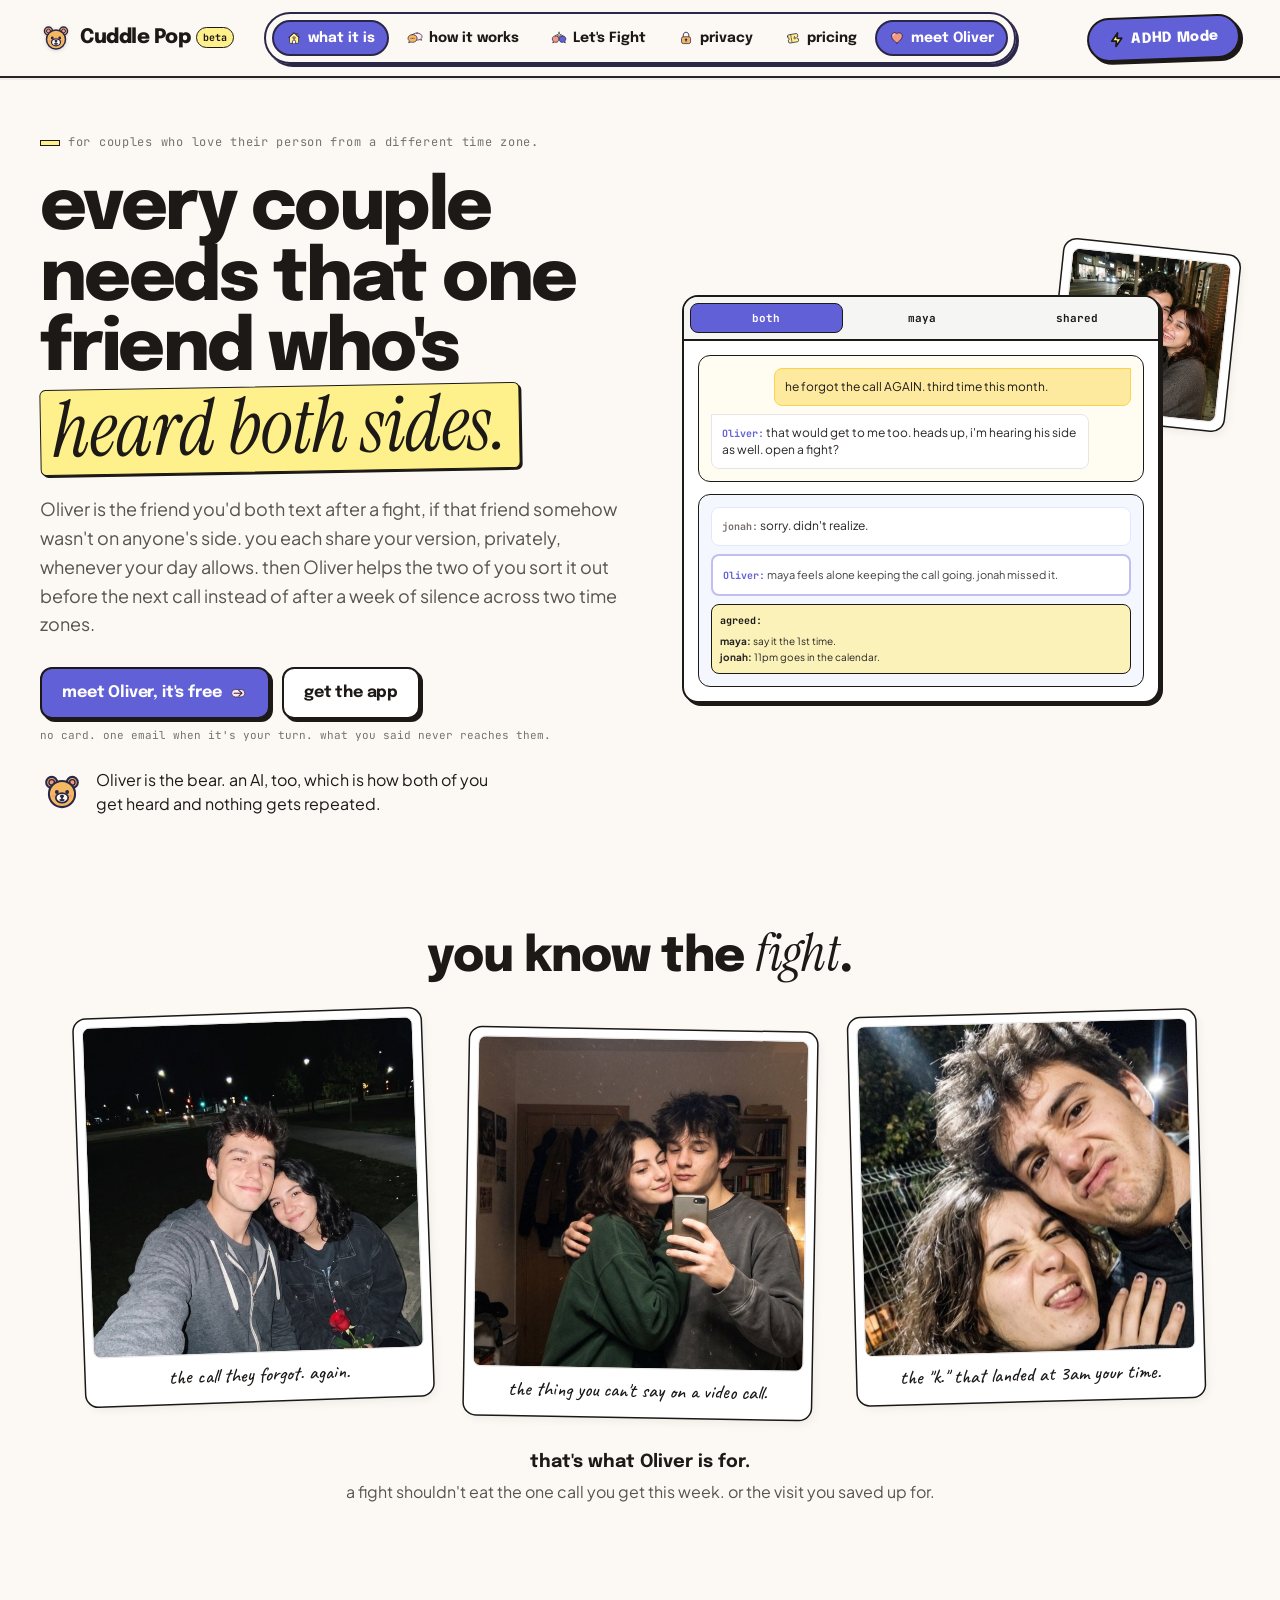
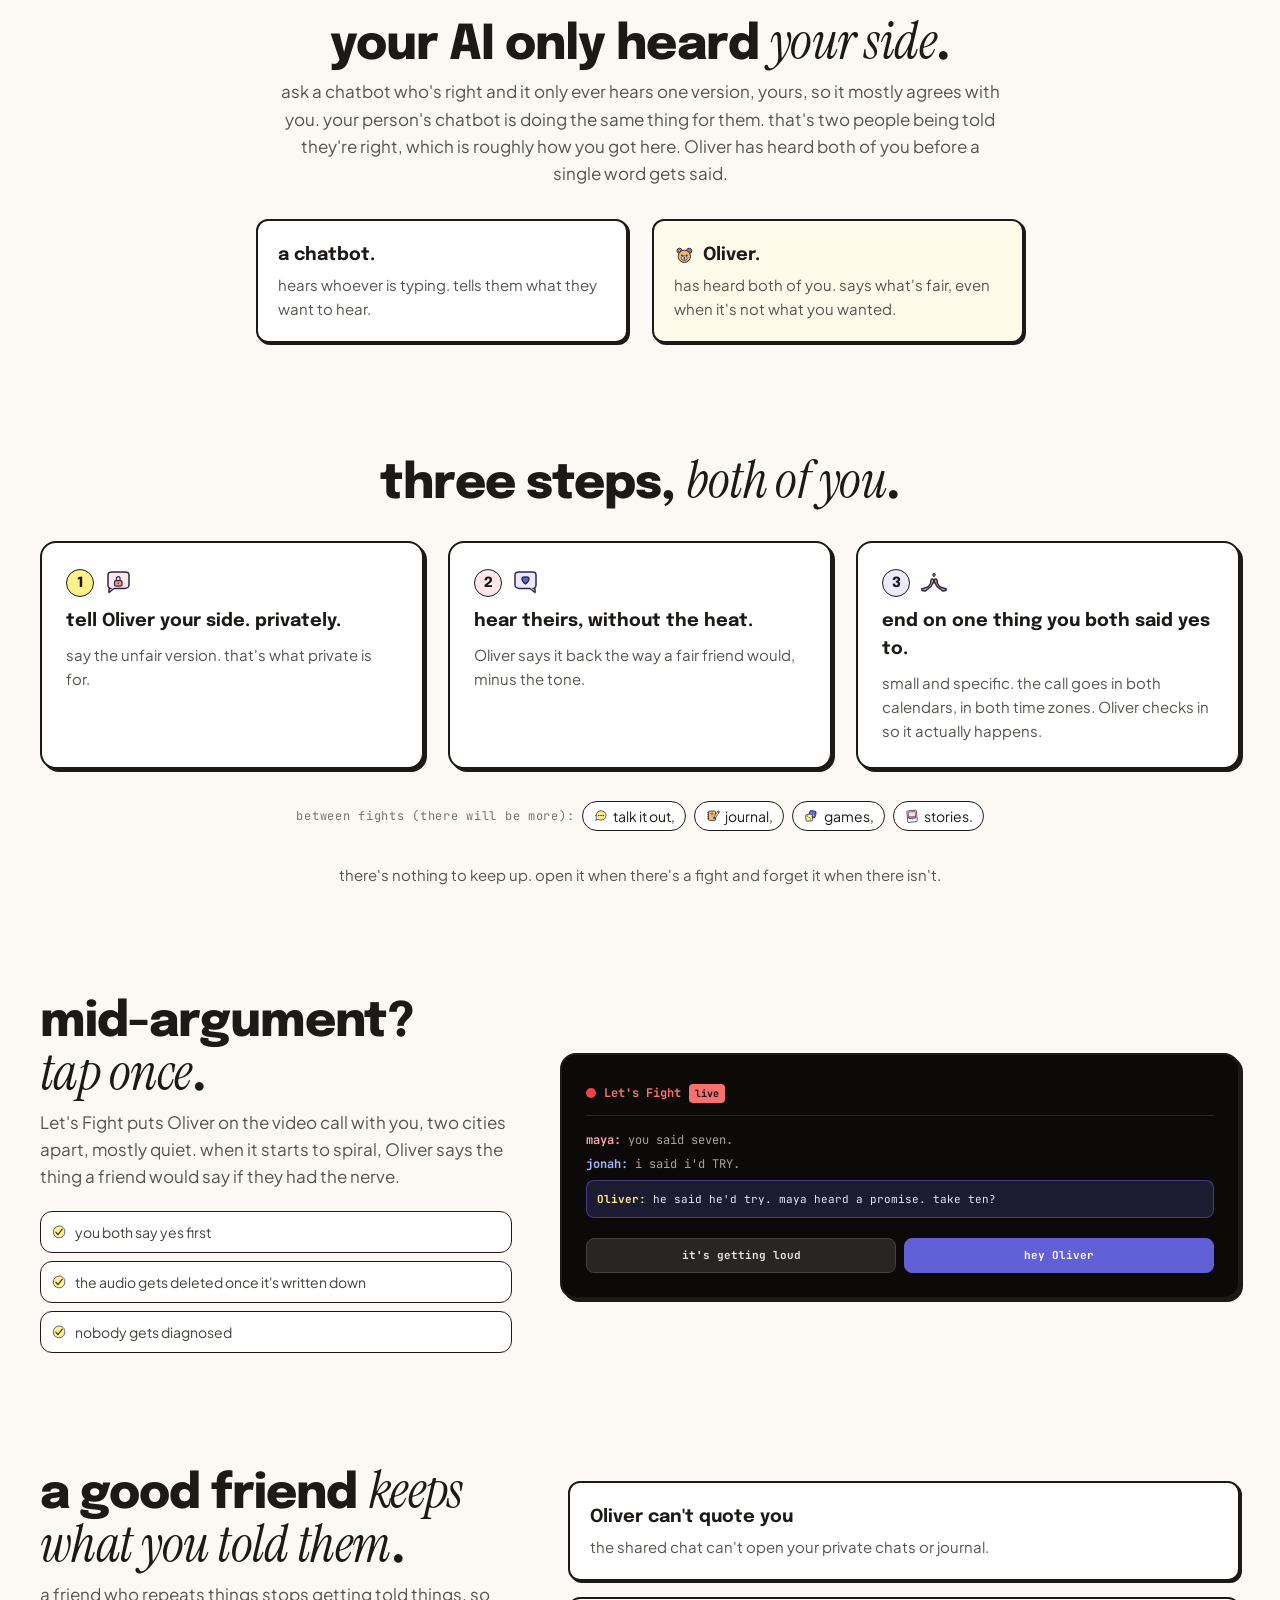
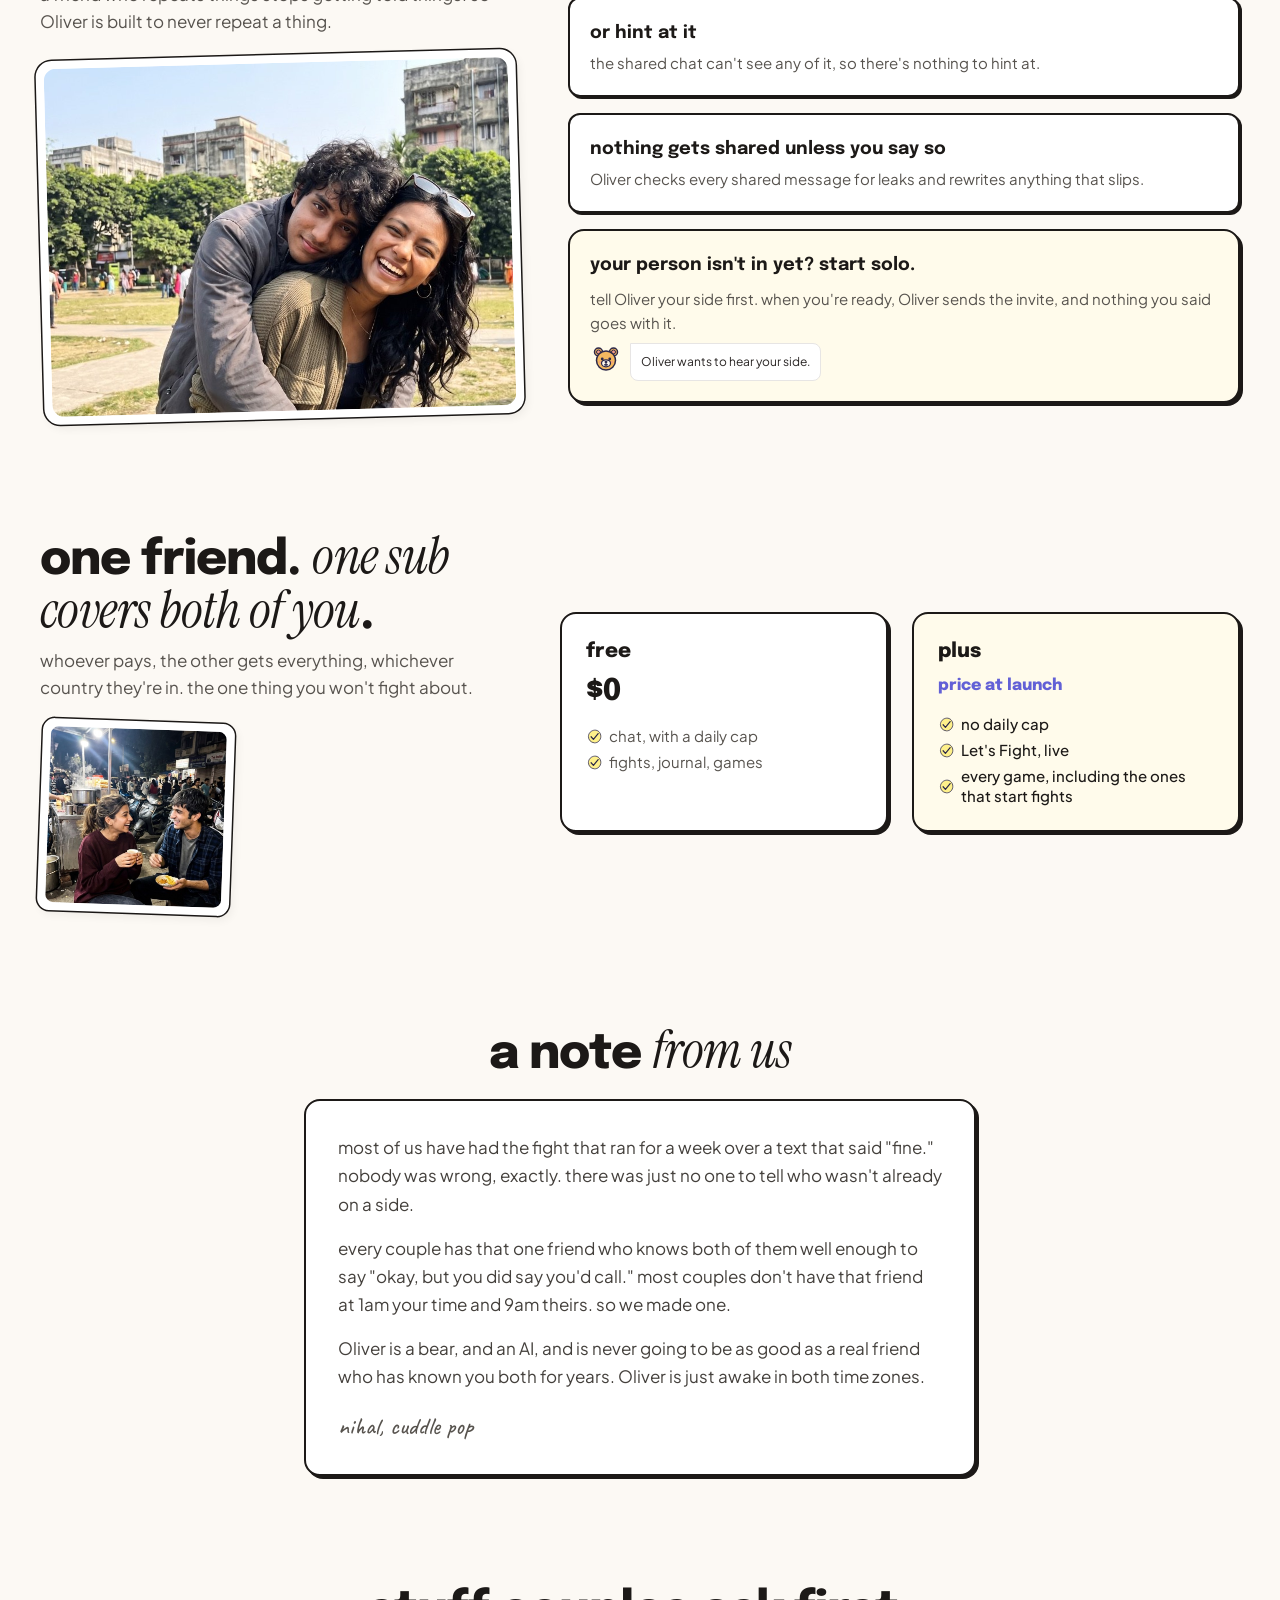
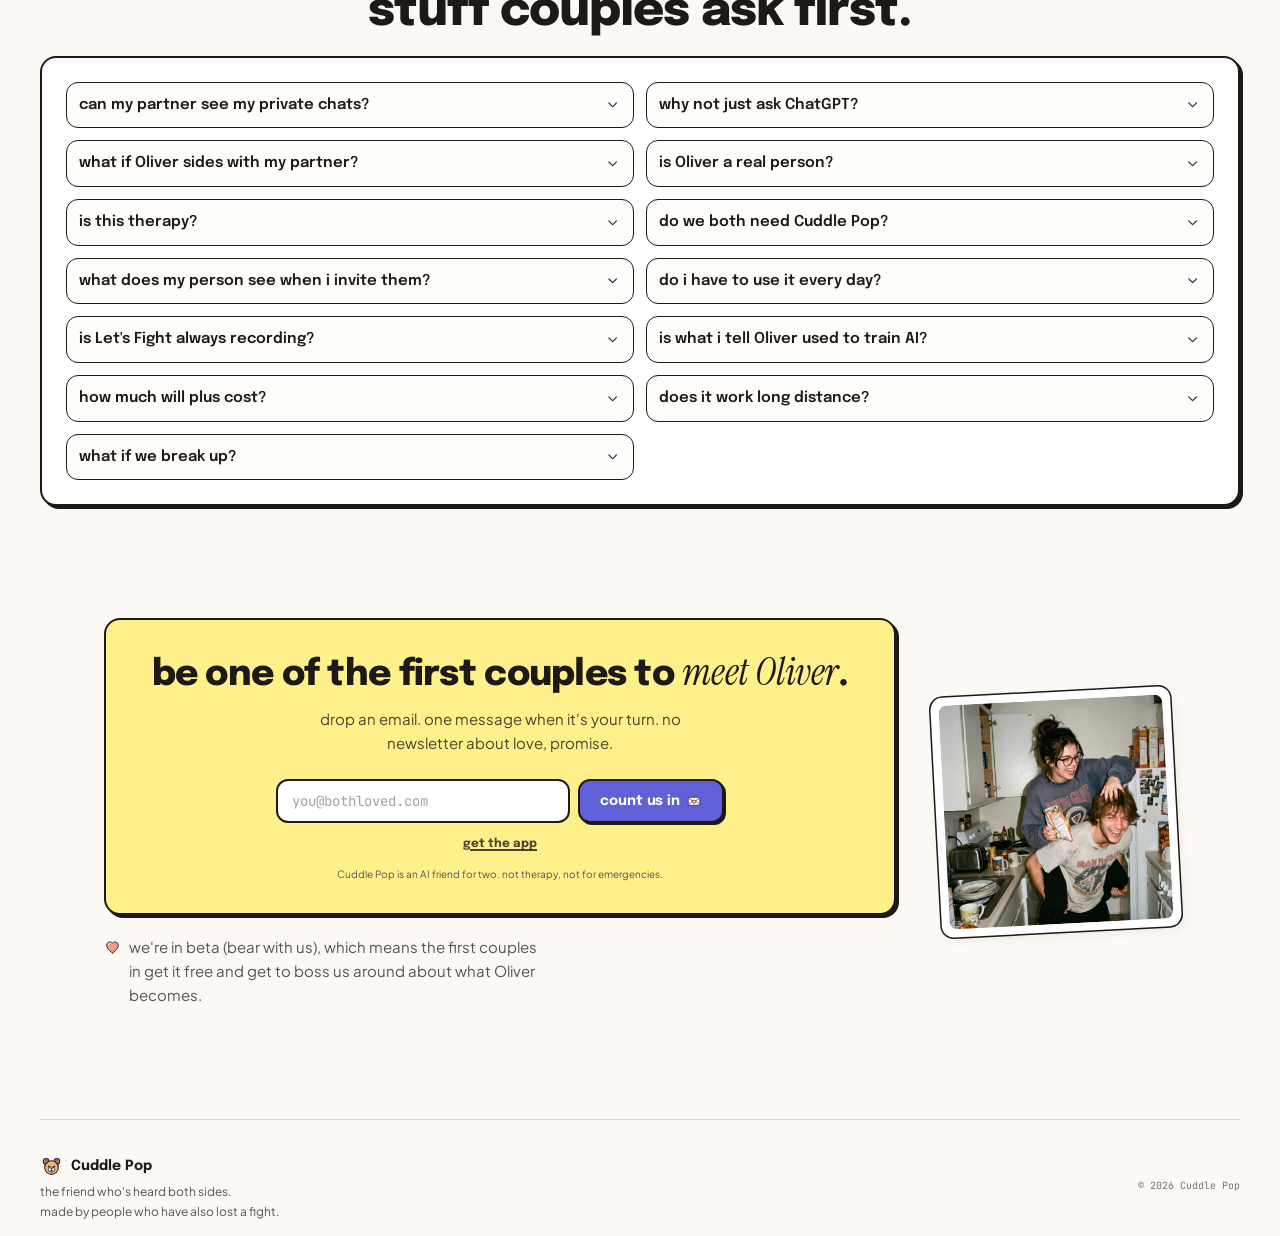
==== index.html @ 369f5a87 "Update site" ====
<!DOCTYPE html>
<html lang="en" class="scroll-smooth">
<head>
  <meta charset="UTF-8">
  <title>Cuddle Pop: the AI friend for long-distance couples who hears both sides</title>
  <meta name="description" content="meet Oliver, the friend you both share, from two time zones. each of you tells your side privately, whenever your day allows. Oliver hears both and helps you sort it out before the next call. free early access.">
  <link rel="canonical" href="https://cuddlepop.com/">
  <meta name="viewport" content="width=device-width, initial-scale=1, viewport-fit=cover">
  <meta name="theme-color" content="#FCF9F4">

  <meta property="og:type" content="website">
  <meta property="og:site_name" content="Cuddle Pop">
  <meta property="og:url" content="https://cuddlepop.com/">
  <meta property="og:title" content="Oliver wants to hear your side.">
  <meta property="og:description" content="Cuddle Pop is the friend who's heard both sides, in both time zones. tell Oliver yours, privately. sort it out before the next call.">
  <meta property="og:image" content="https://cuddlepop.com/assets/og.png">
  <meta property="og:image:width" content="1200">
  <meta property="og:image:height" content="630">
  <meta property="og:image:alt" content="Oliver the bear beside the words: the friend who's heard both sides.">

  <meta name="twitter:card" content="summary_large_image">
  <meta name="twitter:title" content="Oliver wants to hear your side.">
  <meta name="twitter:description" content="Cuddle Pop is the friend who's heard both sides, in both time zones. tell Oliver yours, privately. sort it out before the next call.">
  <meta name="twitter:image" content="https://cuddlepop.com/assets/og.png">

  <link rel="icon" href="/assets/favicon.svg" type="image/svg+xml">
  <link rel="icon" href="/assets/favicon-32.png" sizes="32x32" type="image/png">
  <link rel="apple-touch-icon" href="/assets/apple-touch-icon.png">
  
  <!-- Google Fonts: Epilogue, Plus Jakarta Sans, JetBrains Mono, Instrument Serif (italic accent), Caveat (hand captions) -->
  <link rel="preconnect" href="https://fonts.googleapis.com">
  <link rel="preconnect" href="https://fonts.gstatic.com" crossorigin>
  <link rel="preload" as="style" href="https://fonts.googleapis.com/css2?family=Epilogue:wght@600;700;800&amp;family=Plus+Jakarta+Sans:wght@400;500;700&amp;family=JetBrains+Mono:wght@500;600&amp;family=Instrument+Serif:ital@1&amp;family=Caveat:wght@500&amp;display=swap" onload="this.onload=null;this.rel='stylesheet'">
  <noscript><link rel="stylesheet" href="https://fonts.googleapis.com/css2?family=Epilogue:wght@600;700;800&amp;family=Plus+Jakarta+Sans:wght@400;500;700&amp;family=JetBrains+Mono:wght@500;600&amp;family=Instrument+Serif:ital@1&amp;family=Caveat:wght@500&amp;display=swap"></noscript>

  <link rel="stylesheet" href="assets/site.css?v=aeb097e380">

  <style>
    /* Prevent iOS horizontal rubber banding, hide scrollbars */
    body {
      background-color: #FCF9F4;
      color: #1C1917;
      font-family: 'Plus Jakarta Sans', sans-serif;
      -webkit-font-smoothing: antialiased;
      overflow-x: hidden;
    }
    .no-scrollbar::-webkit-scrollbar {
      display: none;
    }
    .no-scrollbar {
      -ms-overflow-style: none;
      scrollbar-width: none;
    }
    /* Polaroids, tape */
    .polaroid-frame {
      box-shadow: 3px 4px 10px rgba(0,0,0,0.06), 0 0 0 1.5px #1C1917;
    }
    .washi-tape {
      background: rgba(254, 240, 138, 0.85);
      backdrop-filter: blur(1px);
      border: 1px dashed rgba(28, 25, 23, 0.4);
    }
    /* Soundwave animation */
    @keyframes pulse-wave {
      0%, 100% { height: 6px; }
      50% { height: 26px; }
    }
    .wave-bar {
      animation: pulse-wave 1.2s infinite ease-in-out;
    }
    .wave-bar:nth-child(2) { animation-delay: 0.15s; }
    .wave-bar:nth-child(3) { animation-delay: 0.3s; }
    .wave-bar:nth-child(4) { animation-delay: 0.45s; }
    .wave-bar:nth-child(5) { animation-delay: 0.2s; }
    .wave-bar:nth-child(6) { animation-delay: 0.35s; }


    /* Floating dock: bottom on phones, top on md+ */
    [id^="panel-"],#problem,#why-not-chatbot,#note,#faq,#early-access{scroll-margin-top:1rem}
    #dock-wrap{bottom:calc(12px + env(safe-area-inset-bottom))}
    #dock .tab-btn{position:relative}
    @media (max-width:767px){#dock .ic{width:1.25rem;height:1.25rem}}
    #dock .tab-btn[aria-current]{background:#EDE9FE;border-color:#2B2749}
    #dock .tab-btn[aria-current]::after{content:"";position:absolute;left:50%;bottom:3px;width:4px;height:4px;margin-left:-2px;border-radius:9999px;background:#2B2749}
    @media (min-width:768px){
      [id^="panel-"],#problem,#why-not-chatbot,#note,#faq,#early-access{scroll-margin-top:5rem}
      #dock-wrap{bottom:auto;top:12px}
      #dock .tab-btn[aria-current]{background:#6260D6;color:#fff}
      #dock .tab-btn[aria-current]::after{display:none}
    }
    .ic{width:1.15em;height:1.15em;display:inline-block;vertical-align:-0.22em;flex-shrink:0}
    /* the ADHD Mode tab: tilted like a sticker, wiggles every few seconds */
    @keyframes adhd-wiggle{0%,86%,100%{transform:rotate(-2deg)}89%{transform:rotate(3deg) scale(1.06)}92%{transform:rotate(-4deg) scale(1.06)}95%{transform:rotate(2deg)}}
    #adhd-tab{transform:rotate(-2deg);animation:adhd-wiggle 6s ease-in-out infinite}
    #adhd-tab:hover{animation-play-state:paused}
    @media (prefers-reduced-motion:reduce){#adhd-tab,.wave-bar,.animate-ping{animation:none}html{scroll-behavior:auto}}
    .ic-lg{width:2rem;height:2rem}
    .ic-xl{width:2.75rem;height:2.75rem}
  </style>

  <script src="assets/track.js?v=4882228693" defer></script>

  <script type="application/ld+json">
  {
    "@context": "https://schema.org",
    "@type": "Organization",
    "name": "Cuddle Pop",
    "url": "https://cuddlepop.com/",
    "logo": "https://cuddlepop.com/assets/apple-touch-icon.png",
    "slogan": "the friend who's heard both sides."
  }
  </script>
  <script type="application/ld+json">
  {
    "@context": "https://schema.org",
    "@type": "SoftwareApplication",
    "name": "Cuddle Pop",
    "applicationCategory": "LifestyleApplication",
    "operatingSystem": "iOS, Android",
    "description": "Cuddle Pop gives a long-distance couple Oliver, the AI mutual friend they share. Each partner tells their side privately from their own time zone, and Oliver helps them agree on what happens next before the next call.",
    "url": "https://cuddlepop.com/",
    "offers": { "@type": "Offer", "price": "0", "priceCurrency": "USD" }
  }
  </script>
  <script type="application/ld+json">
{
  "@context": "https://schema.org",
  "@type": "FAQPage",
  "mainEntity": [
    {
      "@type": "Question",
      "name": "can my partner see my private chats?",
      "acceptedAnswer": {
        "@type": "Answer",
        "text": "no. only your effort trend, if you both opt in."
      }
    },
    {
      "@type": "Question",
      "name": "why not just ask ChatGPT?",
      "acceptedAnswer": {
        "@type": "Answer",
        "text": "a chatbot hears one side: whoever's typing. so it tends to agree with you, and your person's chatbot agrees with them. Oliver hears both of you privately before saying anything, then helps you land on something you'd both actually do."
      }
    },
    {
      "@type": "Question",
      "name": "what if Oliver sides with my partner?",
      "acceptedAnswer": {
        "@type": "Answer",
        "text": "no side gets picked. Oliver only says what you've both agreed is fair."
      }
    },
    {
      "@type": "Question",
      "name": "is Oliver a real person?",
      "acceptedAnswer": {
        "@type": "Answer",
        "text": "no. Oliver is an AI, built to be fair to both of you and to keep what each of you shares private. also, a bear. that should have been a clue."
      }
    },
    {
      "@type": "Question",
      "name": "is this therapy?",
      "acceptedAnswer": {
        "@type": "Answer",
        "text": "no. if it spots crisis or abuse, it stops and points you to real help."
      }
    },
    {
      "@type": "Question",
      "name": "do we both need Cuddle Pop?",
      "acceptedAnswer": {
        "@type": "Answer",
        "text": "to sort out a fight together, yes. but you can start solo: tell Oliver your side, and invite your person when you're ready. you won't pay twice either."
      }
    },
    {
      "@type": "Question",
      "name": "what does my person see when i invite them?",
      "acceptedAnswer": {
        "@type": "Answer",
        "text": "a link and one line: \"Oliver wants to hear your side.\" the link works in any messaging app. it installs the app and connects the two of you automatically. nothing you told Oliver goes with it."
      }
    },
    {
      "@type": "Question",
      "name": "do i have to use it every day?",
      "acceptedAnswer": {
        "@type": "Answer",
        "text": "no. open it when there's a fight and ignore it when things are fine. the journal and games are there if you want them, and nobody will nag you about a streak."
      }
    },
    {
      "@type": "Question",
      "name": "is Let's Fight always recording?",
      "acceptedAnswer": {
        "@type": "Answer",
        "text": "no. you both opt in each time, and audio is deleted once transcribed."
      }
    },
    {
      "@type": "Question",
      "name": "is what i tell Oliver used to train AI?",
      "acceptedAnswer": {
        "@type": "Answer",
        "text": "no. what you tell Oliver stays between you and Oliver. none of it is used to train AI."
      }
    },
    {
      "@type": "Question",
      "name": "how much will plus cost?",
      "acceptedAnswer": {
        "@type": "Answer",
        "text": "we haven't set it yet. it'll be one price for the two of you, and the first couples in get it free."
      }
    },
    {
      "@type": "Question",
      "name": "does it work long distance?",
      "acceptedAnswer": {
        "@type": "Answer",
        "text": "yes. that's who it's built for. you each tell Oliver your side whenever your day allows, and Let's Fight works on video calls. the time zones are still your problem."
      }
    },
    {
      "@type": "Question",
      "name": "what if we break up?",
      "acceptedAnswer": {
        "@type": "Answer",
        "text": "either of you can lock it for both. we wipe the data on request. Oliver won't take it personally."
      }
    }
  ]
}
  </script>
</head>
<body class="min-h-screen pb-24 md:pb-0 bg-brand-cream selection:bg-brand-rose selection:text-brand-dark">
<svg xmlns="http://www.w3.org/2000/svg" style="display:none" aria-hidden="true"><symbol id="i-home" viewBox="0 0 64 64"><g fill="none"><path d="M14 28.5L32 12L50 28.5V50C50 51.6 48.6 53 47 53H17C15.4 53 14 51.6 14 50V28.5Z" fill="#FEF08A" stroke="#2B2749" stroke-width="3" stroke-linecap="round" stroke-linejoin="round"/> <path d="M10 30L32 10L54 30" stroke="#2B2749" stroke-width="3.2" stroke-linecap="round" stroke-linejoin="round"/> <path d="M42 20.5V14H47V25" stroke="#2B2749" stroke-width="3" stroke-linecap="round" stroke-linejoin="round" fill="#F4B860"/> <path d="M32 37.5C32 37.5 27 33.5 27 30.5C27 28.5 28.5 27 30.5 27C31.5 27 32 27.5 32 27.5C32 27.5 32.5 27 33.5 27C35.5 27 37 28.5 37 30.5C37 33.5 32 37.5 32 37.5Z" fill="#F39A85" stroke="#2B2749" stroke-width="2.5" stroke-linecap="round" stroke-linejoin="round"/> <path d="M26 53V44C26 42.5 27.5 41 29 41H35C36.5 41 38 42.5 38 44V53" stroke="#2B2749" stroke-width="3" stroke-linecap="round" stroke-linejoin="round" fill="#FFFFFF"/></g></symbol><symbol id="i-how-it-works" viewBox="0 0 64 64"><g fill="none"><path d="M22 14C33 14 42 20.5 42 28.5C42 31.2 40.5 33.7 38 35.8L40 43L33.5 39.8C29.8 41.5 25.8 42 22 42C11 42 2 35.5 2 27.5C2 19.5 11 14 22 14Z" transform="translate(18, -2)" fill="#FFE7EC" stroke="#2B2749" stroke-width="3" stroke-linecap="round" stroke-linejoin="round"/> <path d="M22 18C12 18 4 24.5 4 33C4 36.8 5.8 40.2 9 42.8L7 51L15.5 47.5C17.5 48.5 19.7 49 22 49C32 49 40 42.5 40 33C40 24.5 32 18 22 18Z" fill="#F4B860" stroke="#2B2749" stroke-width="3" stroke-linecap="round" stroke-linejoin="round"/> <circle cx="16" cy="33" r="2" fill="#2B2749"/> <circle cx="22" cy="33" r="2" fill="#2B2749"/> <circle cx="28" cy="33" r="2" fill="#2B2749"/></g></symbol><symbol id="i-lets-fight" viewBox="0 0 64 64"><g fill="none"><path d="M19 23C11 23 5 28.5 5 35.5C5 38.8 6.5 41.8 9.5 44L7 51L14.5 48C16 48.6 17.5 49 19 49C27 49 31 43.5 31 36.5C31 29.5 26 23 19 23Z" fill="#F39A85" stroke="#2B2749" stroke-width="3" stroke-linecap="round" stroke-linejoin="round"/> <path d="M45 23C53 23 59 28.5 59 35.5C59 38.8 57.5 41.8 54.5 44L57 51L49.5 48C48 48.6 46.5 49 45 49C37 49 33 43.5 33 36.5C33 29.5 38 23 45 23Z" fill="#6260D6" stroke="#2B2749" stroke-width="3" stroke-linecap="round" stroke-linejoin="round"/> <path d="M32 9L34.5 17L42 19.5L34.5 22L32 30L29.5 22L22 19.5L29.5 17L32 9Z" fill="#FEF08A" stroke="#2B2749" stroke-width="2.5" stroke-linecap="round" stroke-linejoin="round"/></g></symbol><symbol id="i-privacy" viewBox="0 0 64 64"><g fill="none"><path d="M21 28V20C21 14 26 9 32 9C38 9 43 14 43 20V28" stroke="#2B2749" stroke-width="3.5" stroke-linecap="round" stroke-linejoin="round"/> <rect x="14" y="27" width="36" height="27" rx="7" fill="#F4B860" stroke="#2B2749" stroke-width="3" stroke-linejoin="round"/> <path d="M32 44C32 44 28 40.5 28 38C28 36.3 29.3 35 30.7 35C31.5 35 32 35.5 32 35.5C32 35.5 32.5 35 33.3 35C34.7 35 36 36.3 36 38C36 40.5 32 44 32 44Z" fill="#2B2749" stroke="#2B2749" stroke-width="1.5" stroke-linejoin="round"/> <path d="M32 42.5V47" stroke="#2B2749" stroke-width="2.5" stroke-linecap="round"/></g></symbol><symbol id="i-pricing" viewBox="0 0 64 64"><g fill="none"><g transform="rotate(-10 32 32)"> <path d="M12 21C12 18.5 14 16.5 16.5 16.5H47.5C50 16.5 52 18.5 52 21V28.5C49.5 28.5 47.5 30.5 47.5 33C47.5 35.5 49.5 37.5 52 37.5V45C52 47.5 50 49.5 47.5 49.5H16.5C14 49.5 12 47.5 12 45V37.5C14.5 37.5 16.5 35.5 16.5 33C16.5 30.5 14.5 28.5 12 28.5V21Z" fill="#FEF08A" stroke="#2B2749" stroke-width="3" stroke-linecap="round" stroke-linejoin="round"/> <line x1="25" y1="18" x2="25" y2="48" stroke="#2B2749" stroke-width="2.5" stroke-dasharray="3 3" stroke-linecap="round"/> <path d="M37 27C37 27 34 31 34 33C34 34.5 35.2 35.5 36.5 35.5C37.2 35.5 38 35 38 35C38 35 38.8 35.5 39.5 35.5C40.8 35.5 42 34.5 42 33C42 31 37 27 37 27Z" transform="translate(1, 1)" fill="#F39A85" stroke="#2B2749" stroke-width="2" stroke-linecap="round" stroke-linejoin="round"/> </g></g></symbol><symbol id="i-friend" viewBox="0 0 64 64"><g fill="none"><circle cx="17" cy="18" r="8" fill="#F4B860" stroke="#2B2749" stroke-width="3"/> <circle cx="17" cy="18" r="4" fill="#F39A85" stroke="#2B2749" stroke-width="2"/> <circle cx="47" cy="18" r="8" fill="#F4B860" stroke="#2B2749" stroke-width="3"/> <circle cx="47" cy="18" r="4" fill="#F39A85" stroke="#2B2749" stroke-width="2"/> <circle cx="32" cy="35" r="19" fill="#F4B860" stroke="#2B2749" stroke-width="3"/> <ellipse cx="32" cy="40.5" rx="9" ry="7" fill="#FFF9ED" stroke="#2B2749" stroke-width="2.5"/> <path d="M29 38C29 36.8 30.3 36 32 36C33.7 36 35 36.8 35 38C35 39.5 32 41 32 41C32 41 29 39.5 29 38Z" fill="#2B2749"/> <path d="M32 41V43.5M29.5 43.5C30.5 44.5 33.5 44.5 34.5 43.5" stroke="#2B2749" stroke-width="2.5" stroke-linecap="round"/> <circle cx="24.5" cy="32" r="2.8" fill="#2B2749"/> <circle cx="39.5" cy="32" r="2.8" fill="#2B2749"/> <circle cx="20" cy="38" r="2" fill="#F39A85"/> <circle cx="44" cy="38" r="2" fill="#F39A85"/></g></symbol><symbol id="i-your-side" viewBox="0 0 64 64"><g fill="none"><path d="M12 16C12 13 15 10 20 10H46C51 10 54 13 54 16V36C54 40 50 43 45 43H24L14 51V43H18C14 43 12 39 12 36V16Z" fill="#FFE7EC" stroke="#2B2749" stroke-width="3" stroke-linecap="round" stroke-linejoin="round"/> <path d="M29 27V23C29 20.8 30.5 19 32.5 19C34.5 19 36 20.8 36 23V27" stroke="#2B2749" stroke-width="2.5" stroke-linecap="round"/> <rect x="25" y="27" width="15" height="11" rx="3" fill="#F39A85" stroke="#2B2749" stroke-width="2.5"/> <circle cx="32.5" cy="32.5" r="1.5" fill="#2B2749"/></g></symbol><symbol id="i-their-side" viewBox="0 0 64 64"><g fill="none"><path d="M52 16C52 13 49 10 44 10H18C13 10 10 13 10 16V36C10 40 14 43 19 43H40L50 51V43H46C50 43 52 39 52 36V16Z" fill="#ECE8FF" stroke="#2B2749" stroke-width="3" stroke-linecap="round" stroke-linejoin="round"/> <path d="M31 34C31 34 24 29 24 24C24 21.5 26 19.5 28.5 19.5C29.8 19.5 31 20.2 31 20.2C31 20.2 32.2 19.5 33.5 19.5C36 19.5 38 21.5 38 24C38 29 31 34 31 34Z" fill="#6260D6" stroke="#2B2749" stroke-width="2.5" stroke-linecap="round" stroke-linejoin="round"/></g></symbol><symbol id="i-both-sides" viewBox="0 0 64 64"><g fill="none"><path d="M7 44L17 41C21 39.5 23 37 25 33L26 27C26.5 24 29 23 31 25C32.5 26.5 32 29 30 32L26 39L15 48L8 47" fill="#F4B860" stroke="#2B2749" stroke-width="3" stroke-linecap="round" stroke-linejoin="round"/> <path d="M57 44L47 41C43 39.5 41 37 39 33L38 27C37.5 24 35 23 33 25C31.5 26.5 32 29 34 32L38 39L49 48L56 47" fill="#F39A85" stroke="#2B2749" stroke-width="3" stroke-linecap="round" stroke-linejoin="round"/> <path d="M32 20C32 20 29.5 17.5 29.5 15.5C29.5 14 30.5 13 31.5 13C32 13 32 13.5 32 13.5C32 13.5 32 13 32.5 13C33.5 13 34.5 14 34.5 15.5C34.5 17.5 32 20 32 20Z" fill="#6260D6" stroke="#2B2749" stroke-width="2"/></g></symbol><symbol id="i-chat" viewBox="0 0 64 64"><g fill="none"><path d="M12 30C12 18.5 21 11 32 11C43 11 52 18.5 52 30C52 41.5 43 48 32 48C28 48 24.5 47 21 45.2L11 49L13.5 40.5C12.5 37.5 12 34 12 30Z" fill="#FEF08A" stroke="#2B2749" stroke-width="3" stroke-linecap="round" stroke-linejoin="round"/> <circle cx="23" cy="30" r="3.2" fill="#2B2749"/> <circle cx="32" cy="30" r="3.2" fill="#2B2749"/> <circle cx="41" cy="30" r="3.2" fill="#2B2749"/></g></symbol><symbol id="i-mic" viewBox="0 0 64 64"><g fill="none"><rect x="23" y="10" width="18" height="26" rx="9" fill="#6260D6" stroke="#2B2749" stroke-width="3" stroke-linejoin="round"/> <path d="M23 23H41" stroke="#FEF08A" stroke-width="2.5" stroke-linecap="round"/> <path d="M17 26C17 35 23.5 40 32 40C40.5 40 47 35 47 26" stroke="#2B2749" stroke-width="3" stroke-linecap="round"/> <path d="M32 40V51" stroke="#2B2749" stroke-width="3.5" stroke-linecap="round"/> <path d="M20 52C23 50.8 41 50.8 44 52" stroke="#2B2749" stroke-width="3.5" stroke-linecap="round"/></g></symbol><symbol id="i-journal" viewBox="0 0 64 64"><g fill="none"><rect x="14" y="12" width="28" height="38" rx="4" fill="#F4B860" stroke="#2B2749" stroke-width="3" stroke-linejoin="round"/> <path d="M14 19H10M14 27H10M14 35H10M14 43H10" stroke="#2B2749" stroke-width="3" stroke-linecap="round"/> <path d="M28 28C28 28 24 24 24 22C24 20.5 25 19.5 26.5 19.5C27.2 19.5 28 20 28 20C28 20 28.8 19.5 29.5 19.5C31 19.5 32 20.5 32 22C32 24 28 28 28 28Z" fill="#F39A85" stroke="#2B2749" stroke-width="1.8"/> <g transform="rotate(35 44 34)"> <rect x="38" y="14" width="7" height="26" fill="#FEF08A" stroke="#2B2749" stroke-width="2.5" stroke-linejoin="round"/> <path d="M38 40L41.5 47L45 40H38Z" fill="#F39A85" stroke="#2B2749" stroke-width="2.5" stroke-linejoin="round"/> <circle cx="41.5" cy="45" r="1" fill="#2B2749"/> <rect x="38" y="10" width="7" height="4" fill="#FFE7EC" stroke="#2B2749" stroke-width="2.5" stroke-linejoin="round"/> </g></g></symbol><symbol id="i-games" viewBox="0 0 64 64"><g fill="none"><rect x="25" y="11" width="26" height="26" rx="6" transform="rotate(12 38 24)" fill="#6260D6" stroke="#2B2749" stroke-width="3" stroke-linejoin="round"/> <circle cx="34" cy="20" r="2.2" fill="#FFFFFF"/> <circle cx="43" cy="29" r="2.2" fill="#FFFFFF"/> <rect x="11" y="25" width="27" height="27" rx="6" transform="rotate(-6 24 38)" fill="#FEF08A" stroke="#2B2749" stroke-width="3" stroke-linejoin="round"/> <circle cx="18" cy="32" r="2.2" fill="#2B2749"/> <circle cx="24.5" cy="38" r="2.2" fill="#2B2749"/> <circle cx="31" cy="44" r="2.2" fill="#2B2749"/></g></symbol><symbol id="i-stories" viewBox="0 0 64 64"><g fill="none"><g transform="rotate(-5 32 32)"> <rect x="13" y="10" width="38" height="46" rx="4" fill="#FFFFFF" stroke="#2B2749" stroke-width="3" stroke-linejoin="round"/> <rect x="18" y="15" width="28" height="26" rx="2" fill="#FFE7EC" stroke="#2B2749" stroke-width="2.5"/> <circle cx="36" cy="21" r="3" fill="#F4B860"/> <path d="M19 36C22 32 26 31 29 34C32 37 38 31 45 35V40H19V36Z" fill="#F39A85" stroke="#2B2749" stroke-width="2" stroke-linecap="round" stroke-linejoin="round"/> <path d="M32 49C32 49 30 47.5 30 46C30 45 30.8 44.5 31.5 44.5C31.8 44.5 32 45 32 45C32 45 32.2 44.5 32.5 44.5C33.2 44.5 34 45 34 46C34 47.5 32 49 32 49Z" fill="#6260D6"/> </g></g></symbol><symbol id="i-check" viewBox="0 0 64 64"><g fill="none"><path d="M32 8C45 7 55 18 55 31C55 45 44 56 31 55C18 54 9 44 9 32C9 19 19 9 32 8Z" fill="#FEF08A" stroke="#2B2749" stroke-width="2.8"/> <path d="M19 32.5L27.5 42L45 20.5" stroke="#2B2749" stroke-width="4.5" stroke-linecap="round" stroke-linejoin="round"/></g></symbol><symbol id="i-sparkle" viewBox="0 0 64 64"><g fill="none"><path d="M32 7C32 20 20 32 7 32C20 32 32 44 32 57C32 44 44 32 57 32C44 32 32 20 32 7Z" fill="#F4B860" stroke="#2B2749" stroke-width="3" stroke-linejoin="round"/> <path d="M48 11C48 15 44 18 41 18C44 18 48 21 48 25C48 21 52 18 55 18C52 18 48 15 48 11Z" fill="#6260D6" stroke="#2B2749" stroke-width="2" stroke-linejoin="round"/> <circle cx="15" cy="48" r="2.5" fill="#F39A85" stroke="#2B2749" stroke-width="1.5"/></g></symbol><symbol id="i-heart" viewBox="0 0 64 64"><g fill="none"><path d="M31.5 52C31.5 52 11 39 10 25C9 16 16 10 24 11C28 11.5 31.5 15 31.5 15C31.5 15 35 11.5 39 11C47 10 54 16 53 25C52 39 31.5 52 31.5 52Z" fill="#F39A85" stroke="#2B2749" stroke-width="3.5" stroke-linecap="round" stroke-linejoin="round"/> <path d="M17 21C16.5 17 19.5 15 22.5 15" stroke="#FFFFFF" stroke-width="2.5" stroke-linecap="round"/></g></symbol><symbol id="i-arrow" viewBox="0 0 64 64"><g fill="none"><rect x="9" y="19" width="46" height="26" rx="13" fill="#FFE7EC" stroke="#2B2749" stroke-width="2.5"/> <path d="M18 32H44" stroke="#2B2749" stroke-width="3.8" stroke-linecap="round"/> <path d="M34 22L45 32L34 42" stroke="#2B2749" stroke-width="3.8" stroke-linecap="round" stroke-linejoin="round"/></g></symbol><symbol id="i-envelope" viewBox="0 0 64 64"><g fill="none"><rect x="9" y="17" width="46" height="32" rx="5" fill="#FFFFFF" stroke="#2B2749" stroke-width="3" stroke-linejoin="round"/> <path d="M9 19L32 36L55 19" stroke="#2B2749" stroke-width="3" stroke-linecap="round" stroke-linejoin="round"/> <path d="M9 47L24 33M55 47L40 33" stroke="#2B2749" stroke-width="2.5" stroke-linecap="round"/> <circle cx="32" cy="35" r="7" fill="#F39A85" stroke="#2B2749" stroke-width="2"/> <path d="M32 38C32 38 29.5 35.5 29.5 34C29.5 32.8 30.2 32 31.2 32C31.7 32 32 32.4 32 32.4C32 32.4 32.3 32 32.8 32C33.8 32 34.5 32.8 34.5 34C34.5 35.5 32 38 32 38Z" fill="#FFFFFF"/></g></symbol><symbol id="i-glue" viewBox="0 0 64 64"><g fill="none"><g transform="rotate(22 32 32)"> <rect x="27" y="11" width="10" height="7" rx="1.5" fill="#FFE7EC" stroke="#2B2749" stroke-width="2.5" stroke-linejoin="round"/> <rect x="24" y="17" width="16" height="5" rx="1" fill="#FEF08A" stroke="#2B2749" stroke-width="2.5"/> <rect x="22" y="21" width="20" height="28" rx="2" fill="#6260D6" stroke="#2B2749" stroke-width="3" stroke-linejoin="round"/> <rect x="23" y="47" width="18" height="6" rx="2" fill="#F4B860" stroke="#2B2749" stroke-width="2.8"/> <rect x="24" y="26" width="16" height="15" rx="2" fill="#FFFFFF" stroke="#2B2749" stroke-width="2"/> <path d="M32 35C32 35 29 32.5 29 31C29 29.8 30 29 31 29C31.5 29 32 29.4 32 29.4C32 29.4 32.5 29 33 29C34 29 35 29.8 35 31C35 32.5 32 35 32 35Z" fill="#F39A85"/> </g></g></symbol><symbol id="i-chevron" viewBox="0 0 64 64"><g fill="none" stroke="#2B2749" stroke-width="4.5" stroke-linecap="round" stroke-linejoin="round"><path d="M18 25.5C22.5 30.5 27 35 32 39.5C37 35 41.5 30.5 46 25.5"/></g></symbol></svg>

  <!-- ================= TOP BAR (scrolls with the page; on md-lg the top band is left free for the dock) ================= -->
  <header id="site-header" class="bg-brand-cream border-b-2 border-brand-border shadow-[0_2px_0_rgba(43,39,73,0.06)]">
    <div class="max-w-4xl mx-auto px-4 py-2.5 flex items-center justify-between md:px-8 md:pt-[76px] md:pb-3 xl:max-w-7xl xl:px-10 xl:py-2.5 xl:min-h-[76px]">
      <a href="#panel-home" class="flex items-center gap-2 group">
        <span class="text-2xl filter drop-shadow group-hover:scale-110 transition-transform"><svg class="ic ic-lg" aria-hidden="true"><use href="#i-friend"/></svg></span>
        <div class="flex items-center gap-1.5">
          <span class="font-heading font-extrabold text-xl tracking-tight text-brand-dark">Cuddle Pop</span>
          <span class="bg-brand-lemon text-brand-dark text-[10px] font-mono font-bold px-1.5 py-0.5 rounded-full border border-brand-dark">beta</span>
        </div>
      </a>
      <div class="flex items-center gap-2">
        <a href="/adhd/" onclick="window.track && track('mode_switch', { to: 'adhd' })" id="adhd-tab" class="inline-flex items-center gap-1.5 bg-brand-primary text-white text-xs font-heading font-extrabold tracking-wide px-3.5 py-2 rounded-full border-2 border-brand-dark shadow-pop hover:shadow-pop-lg hover:-translate-y-0.5 active:translate-x-0.5 active:translate-y-0.5 active:shadow-none transition-all xl:text-sm xl:px-5 xl:py-2.5">
          <svg class="ic" viewBox="0 0 24 24" fill="none" stroke="currentColor" stroke-width="2.5" stroke-linecap="round" stroke-linejoin="round" aria-hidden="true"><path d="M13 2 4 14h7l-1 8 9-12h-7l1-8z" fill="#FEF08A" stroke="#1C1917"/></svg>
          <span>ADHD Mode</span>
        </a>
        <a href="#early-access" onclick="scrollToEarlyAccess(event, 'nav')" class="xl:text-sm xl:px-4 xl:py-2 hidden items-center gap-1.5 bg-brand-primary text-white text-xs font-bold px-3 py-1.5 rounded-full border-2 border-brand-dark shadow-pop-sm hover:translate-x-0.5 hover:translate-y-0.5 hover:shadow-none transition-all">
          <span>meet Oliver</span>
          <svg class="ic" aria-hidden="true"><use href="#i-arrow"/></svg>
        </a>
      </div>
    </div>
  </header>

  <!-- ================= FLOATING DOCK ================= -->
  <div id="dock-wrap" class="fixed inset-x-0 z-50 flex justify-center px-2 pointer-events-none">
    <nav id="dock" aria-label="Sections" class="pointer-events-auto max-w-full flex items-center gap-0.5 md:gap-1 p-1 md:p-1.5 rounded-[1.75rem] md:rounded-full bg-brand-cream/[0.92] backdrop-blur-md border-2 border-[#2B2749] shadow-[3px_3px_0px_#2B2749]">
      <a href="#panel-home" data-section="panel-home" aria-label="what it is" class="tab-btn flex flex-col md:flex-row items-center gap-0.5 md:gap-1.5 whitespace-nowrap rounded-full border-2 border-transparent px-2 py-1 md:px-3 md:py-1.5 text-sm font-heading font-bold text-brand-dark transition-[transform,background-color] duration-150 ease-out will-change-transform [@media(hover:hover)]:hover:scale-[1.12] [@media(hover:hover)]:hover:bg-brand-butter">
        <svg class="ic" aria-hidden="true"><use href="#i-home"/></svg>
        <span class="md:hidden text-[10px] leading-none">what</span><span class="sr-only md:not-sr-only">what it is</span>
      </a>
      <a href="#panel-how-it-works" data-section="panel-how-it-works" aria-label="how it works" class="tab-btn flex flex-col md:flex-row items-center gap-0.5 md:gap-1.5 whitespace-nowrap rounded-full border-2 border-transparent px-2 py-1 md:px-3 md:py-1.5 text-sm font-heading font-bold text-brand-dark transition-[transform,background-color] duration-150 ease-out will-change-transform [@media(hover:hover)]:hover:scale-[1.12] [@media(hover:hover)]:hover:bg-brand-butter">
        <svg class="ic" aria-hidden="true"><use href="#i-how-it-works"/></svg>
        <span class="md:hidden text-[10px] leading-none">how</span><span class="sr-only md:not-sr-only">how it works</span>
      </a>
      <a href="#panel-lets-fight" data-section="panel-lets-fight" aria-label="Let&#39;s Fight" class="tab-btn flex flex-col md:flex-row items-center gap-0.5 md:gap-1.5 whitespace-nowrap rounded-full border-2 border-transparent px-2 py-1 md:px-3 md:py-1.5 text-sm font-heading font-bold text-brand-dark transition-[transform,background-color] duration-150 ease-out will-change-transform [@media(hover:hover)]:hover:scale-[1.12] [@media(hover:hover)]:hover:bg-brand-butter">
        <svg class="ic" aria-hidden="true"><use href="#i-lets-fight"/></svg>
        <span class="md:hidden text-[10px] leading-none">fight</span><span class="sr-only md:not-sr-only">Let's Fight</span>
      </a>
      <a href="#panel-privacy" data-section="panel-privacy" aria-label="privacy" class="tab-btn flex flex-col md:flex-row items-center gap-0.5 md:gap-1.5 whitespace-nowrap rounded-full border-2 border-transparent px-2 py-1 md:px-3 md:py-1.5 text-sm font-heading font-bold text-brand-dark transition-[transform,background-color] duration-150 ease-out will-change-transform [@media(hover:hover)]:hover:scale-[1.12] [@media(hover:hover)]:hover:bg-brand-butter">
        <svg class="ic" aria-hidden="true"><use href="#i-privacy"/></svg>
        <span class="md:hidden text-[10px] leading-none">privacy</span><span class="sr-only md:not-sr-only">privacy</span>
      </a>
      <a href="#panel-pricing" data-section="panel-pricing" aria-label="price" class="tab-btn flex flex-col md:flex-row items-center gap-0.5 md:gap-1.5 whitespace-nowrap rounded-full border-2 border-transparent px-2 py-1 md:px-3 md:py-1.5 text-sm font-heading font-bold text-brand-dark transition-[transform,background-color] duration-150 ease-out will-change-transform [@media(hover:hover)]:hover:scale-[1.12] [@media(hover:hover)]:hover:bg-brand-butter">
        <svg class="ic" aria-hidden="true"><use href="#i-pricing"/></svg>
        <span class="md:hidden text-[10px] leading-none">price</span><span class="sr-only md:not-sr-only">pricing</span>
      </a>
      <a href="#early-access" onclick="scrollToEarlyAccess(event, 'nav')" aria-label="meet Oliver" class="flex flex-col md:flex-row items-center gap-0.5 md:gap-1.5 whitespace-nowrap rounded-full border-2 border-[#2B2749] bg-brand-primary text-white px-3 py-1.5 text-sm font-heading font-bold transition-[transform,background-color] duration-150 ease-out will-change-transform [@media(hover:hover)]:hover:scale-[1.12] [@media(hover:hover)]:hover:bg-brand-primaryHover">
        <svg class="ic" aria-hidden="true"><use href="#i-heart"/></svg>
        <span class="md:hidden text-[10px] leading-none">Oliver</span><span class="sr-only md:not-sr-only">meet Oliver</span>
      </a>
    </nav>
  </div>

  <main class="max-w-xl mx-auto px-4 pt-6 space-y-20 md:max-w-4xl md:px-8 md:pt-10 md:space-y-24 xl:max-w-7xl xl:px-10 xl:pt-14 xl:space-y-28">

    <!-- ========== 1. HERO: what is this, is it for me? ========== -->
    <section id="panel-home" class="space-y-8 md:space-y-0 md:grid md:grid-cols-2 md:gap-8 md:items-center xl:grid-cols-[1.05fr_1fr] xl:gap-14">
      <div class="text-center space-y-4 md:text-left xl:space-y-6">
        <p class="text-[11px] font-mono tracking-[0.06em] text-stone-500 md:text-xs"><span aria-hidden="true" class="inline-block w-5 h-[6px] mr-2 align-middle bg-brand-lemon border border-brand-dark"></span><span>for couples who love their person from a different time zone.</span></p>
        <h1 class="font-heading font-extrabold text-4xl sm:text-5xl md:text-4xl lg:text-5xl text-brand-dark leading-[1.04] tracking-[-0.035em] xl:text-7xl xl:leading-[0.98]">
          every couple needs that one friend who's <span class="bg-brand-lemon px-2 py-0.5 rounded-md border border-brand-dark shadow-pop-sm inline-block rotate-[-1deg] px-3"><span class="font-accent italic font-normal text-[1.08em] tracking-[-0.01em]">heard both sides.</span></span>
        </h1>
        <p class="text-base text-stone-600 max-w-[60ch] mx-auto leading-[1.6] md:mx-0 xl:text-lg xl:leading-[1.6]">
          Oliver is the friend you'd both text after a fight, if that friend somehow wasn't on anyone's side. you each share your version, privately, whenever your day allows. then Oliver helps the two of you sort it out before the next call instead of after a week of silence across two time zones.</p>
        <div class="pt-1 space-y-2">
          <div class="flex flex-wrap items-center justify-center gap-3 md:justify-start">
          <a href="#early-access" onclick="scrollToEarlyAccess(event, 'hero')" class="inline-flex items-center gap-2 bg-brand-primary text-white font-heading font-bold tracking-[-0.01em] text-sm sm:text-base px-5 py-3 rounded-xl border-2 border-brand-dark shadow-pop hover:translate-x-0.5 hover:translate-y-0.5 hover:shadow-none transition-all">
            <span>meet Oliver, it's free</span>
            <svg class="ic" aria-hidden="true"><use href="#i-arrow"/></svg>
          </a>
          <button type="button" onclick="openGetApp('hero')" class="inline-flex items-center gap-2 bg-white text-brand-dark font-heading font-bold tracking-[-0.01em] text-sm sm:text-base px-5 py-3 rounded-xl border-2 border-brand-dark shadow-pop hover:translate-x-0.5 hover:translate-y-0.5 hover:shadow-none transition-all">
            <span>get the app</span>
          </button>
          </div>
          <p class="text-[11px] font-mono text-stone-500">no card. one email when it's your turn. what you said never reaches them.</p>
        </div>
        <p class="flex items-center justify-center gap-3 max-w-md mx-auto text-sm text-brand-dark text-left leading-snug md:mx-0 md:justify-start xl:text-base">
          <svg class="ic ic-xl" aria-hidden="true"><use href="#i-friend"/></svg>
          <span>Oliver is the bear. an AI, too, which is how both of you get heard and nothing gets repeated.</span>
        </p>
      </div>

      <!-- Real product in use: the chat demo, with one polaroid tucked behind -->
      <div class="relative pt-10 md:pt-12 xl:pr-4">
        <div class="hidden sm:block absolute top-0 right-2 w-36 xl:w-44 polaroid-frame bg-white p-2 rounded-xl rotate-[6deg]">
          <div class="overflow-hidden rounded-lg aspect-square border border-stone-200">
            <img src="assets/rooftop.jpg" alt="couple laughing cheek to cheek in a selfie on a city street at night" width="605" height="810" loading="eager" fetchpriority="high" class="w-full h-full object-cover">
          </div>
                  </div>

        <div class="relative bg-white border-2 border-brand-dark rounded-2xl shadow-pop overflow-hidden sm:mr-10 xl:mr-16">
          <div class="bg-stone-100 border-b-2 border-brand-dark p-1.5 flex gap-1">
            <button onclick="toggleChatView('split')" id="chat-tab-split" class="flex-1 py-1.5 text-[11px] font-mono font-bold rounded-lg bg-brand-primary text-white border border-brand-dark transition-all">both</button>
            <button onclick="toggleChatView('private')" id="chat-tab-private" class="flex-1 py-1.5 text-[11px] font-mono font-bold rounded-lg text-brand-dark hover:bg-stone-200 transition-all">maya</button>
            <button onclick="toggleChatView('shared')" id="chat-tab-shared" class="flex-1 py-1.5 text-[11px] font-mono font-bold rounded-lg text-brand-dark hover:bg-stone-200 transition-all">shared</button>
          </div>

          <div class="p-3.5 space-y-3">
            <div id="view-chat-private" class="p-3 rounded-xl bg-amber-50/70 border border-brand-dark space-y-2">
              <div class="space-y-2 text-xs">
                <div class="bg-amber-200/80 p-2.5 rounded-lg rounded-tr-none text-stone-900 max-w-[85%] ml-auto border border-amber-300">
                  he forgot the call AGAIN. third time this month.
                </div>
                <div class="bg-white p-2.5 rounded-lg rounded-tl-none text-stone-800 max-w-[90%] border border-stone-200">
                  <span class="font-bold text-brand-primary font-mono text-[10px]">Oliver:</span>
                  that would get to me too. heads up, i'm hearing his side as well. open a fight?
                </div>
              </div>
            </div>

            <div id="view-chat-shared" class="p-3 rounded-xl bg-indigo-50/60 border border-brand-dark space-y-2">
              <div class="space-y-2 text-xs">
                <div class="bg-white p-2.5 rounded-lg text-stone-800 border border-indigo-100">
                  <span class="font-mono text-[10px] text-stone-500 font-bold">jonah:</span>
                  sorry. didn't realize.
                </div>
                <div class="bg-white p-2.5 rounded-lg border-2 border-brand-primary/40">
                  <span class="text-[10px] font-mono font-bold text-brand-primary">Oliver:</span>
                  <span class="text-[11px] text-stone-700 leading-relaxed">maya feels alone keeping the call going. jonah missed it.</span>
                </div>
                <div class="bg-brand-lemon/60 p-2 rounded-lg border border-brand-dark text-[11px] space-y-1">
                  <div class="font-mono font-bold text-[10px]">agreed:</div>
                  <div class="text-[10px] text-stone-800">
                    <strong>maya:</strong> say it the 1st time.<br>
                    <strong>jonah:</strong> 11pm goes in the calendar.
                  </div>
                </div>
              </div>
            </div>
          </div>
        </div>
      </div>
    </section>

    <!-- ========== 2. THE PROBLEM: is this my situation? ========== -->
    <section id="problem" class="space-y-6 md:space-y-8">
      <h2 class="font-heading font-extrabold text-3xl text-brand-dark text-center tracking-[-0.02em] leading-[1.08] md:text-4xl xl:text-5xl">you know the <span class="font-accent italic font-normal text-[1.08em] tracking-[-0.01em] whitespace-nowrap">fight</span>.</h2>
      <div class="space-y-4 max-w-sm mx-auto md:max-w-none md:space-y-0 md:grid md:grid-cols-3 md:gap-6 xl:gap-10 xl:px-10">
        <figure class="polaroid-frame bg-white p-2 rounded-xl rotate-[-1.5deg] flex items-center gap-3 md:block md:rotate-[-2deg]">
          <div class="w-28 shrink-0 overflow-hidden rounded-lg aspect-square border border-stone-200 md:w-full">
            <img loading="lazy" src="assets/apartment.jpg" alt="couple sitting on a kerb at night, one holding a red rose" width="604" height="810" class="w-full h-full object-cover">
          </div>
          <figcaption class="font-hand text-lg leading-tight text-brand-dark font-medium md:pt-2 md:pb-1 md:text-center md:text-xl">the call they forgot. again.</figcaption>
        </figure>
        <figure class="polaroid-frame bg-white p-2 rounded-xl rotate-[1.5deg] flex items-center gap-3 md:block md:rotate-[1deg] md:translate-y-4">
          <div class="w-28 shrink-0 overflow-hidden rounded-lg aspect-square border border-stone-200 md:w-full">
            <img loading="lazy" src="assets/diner.jpg" alt="couple hugging in a mirror selfie in a bedroom" width="541" height="810" class="w-full h-full object-cover">
          </div>
          <figcaption class="font-hand text-lg leading-tight text-brand-dark font-medium md:pt-2 md:pb-1 md:text-center md:text-xl">the thing you can't say on a video call.</figcaption>
        </figure>
        <figure class="polaroid-frame bg-white p-2 rounded-xl rotate-[-1deg] flex items-center gap-3 md:block md:rotate-[-1.5deg]">
          <div class="w-28 shrink-0 overflow-hidden rounded-lg aspect-square border border-stone-200 md:w-full">
            <img loading="lazy" src="assets/morning.jpg" alt="couple pulling silly faces by a fence at night" width="810" height="452" class="w-full h-full object-cover">
          </div>
          <figcaption class="font-hand text-lg leading-tight text-brand-dark font-medium md:pt-2 md:pb-1 md:text-center md:text-xl">the "k." that landed at 3am your time.</figcaption>
        </figure>
      </div>
      <div class="text-center space-y-1 md:pt-4">
        <p class="font-heading font-bold text-base text-brand-dark md:text-lg">that's what Oliver is for.</p>
        <p class="text-sm text-stone-600 md:text-base">a fight shouldn't eat the one call you get this week. or the visit you saved up for.</p>
      </div>
    </section>

    <!-- ========== 2b. WHY NOT A CHATBOT ========== -->
    <section id="why-not-chatbot" class="space-y-6 md:space-y-8">
      <div class="space-y-2">
        <h2 class="font-heading font-extrabold text-3xl text-brand-dark text-center tracking-[-0.02em] leading-[1.08] md:text-4xl xl:text-5xl">your AI only heard <span class="font-accent italic font-normal text-[1.08em] tracking-[-0.01em] whitespace-nowrap">your side</span>.</h2>
        <p class="text-base text-stone-600 leading-[1.6] xl:text-[17px] text-center max-w-[60ch] mx-auto">ask a chatbot who's right and it only ever hears one version, yours, so it mostly agrees with you. your person's chatbot is doing the same thing for them. that's two people being told they're right, which is roughly how you got here. Oliver has heard both of you before a single word gets said.</p>
      </div>
      <div class="space-y-3 max-w-sm mx-auto md:max-w-3xl md:space-y-0 md:grid md:grid-cols-2 md:gap-4 xl:gap-6">
        <div class="bg-white border-2 border-brand-dark rounded-xl p-3.5 shadow-pop-sm md:p-4 xl:p-5">
          <div class="font-heading font-bold text-[17px] text-brand-dark xl:text-lg">a chatbot.</div>
          <p class="text-sm text-stone-600 leading-[1.6] mt-1 md:text-[15px]">hears whoever is typing. tells them what they want to hear.</p>
        </div>
        <div class="bg-brand-butter border-2 border-brand-dark rounded-xl p-3.5 shadow-pop-sm md:p-4 xl:p-5">
          <div class="flex items-center gap-2 font-heading font-bold text-[17px] text-brand-dark xl:text-lg"><svg class="ic" aria-hidden="true"><use href="#i-friend"/></svg><span>Oliver.</span></div>
          <p class="text-sm text-stone-600 leading-[1.6] mt-1 md:text-[15px]">has heard both of you. says what's fair, even when it's not what you wanted.</p>
        </div>
      </div>
    </section>

    <!-- ========== 3. HOW IT WORKS ========== -->
    <section id="panel-how-it-works" class="space-y-6 md:space-y-8">
      <h2 class="font-heading font-extrabold text-3xl text-brand-dark text-center tracking-[-0.02em] leading-[1.08] md:text-4xl xl:text-5xl">three steps, <span class="font-accent italic font-normal text-[1.08em] tracking-[-0.01em] whitespace-nowrap">both of you</span>.</h2>
      <div class="space-y-3 md:space-y-0 md:grid md:grid-cols-3 md:gap-4 xl:gap-6">
        <div class="bg-white p-4 rounded-2xl border-2 border-brand-dark shadow-pop space-y-2 xl:p-6">
          <div class="flex items-center gap-2">
            <span class="w-7 h-7 rounded-full bg-brand-lemon border border-brand-dark font-heading font-extrabold text-sm flex items-center justify-center">1</span>
            <svg class="ic ic-lg" aria-hidden="true"><use href="#i-your-side"/></svg>
          </div>
          <div class="font-heading font-bold text-[17px] text-brand-dark xl:text-lg">tell Oliver your side. privately.</div>
          <p class="text-sm text-stone-600 leading-[1.6] md:text-[15px]">say the unfair version. that's what private is for.</p>
        </div>
        <div class="bg-white p-4 rounded-2xl border-2 border-brand-dark shadow-pop space-y-2 xl:p-6">
          <div class="flex items-center gap-2">
            <span class="w-7 h-7 rounded-full bg-brand-peach border border-brand-dark font-heading font-extrabold text-sm flex items-center justify-center">2</span>
            <svg class="ic ic-lg" aria-hidden="true"><use href="#i-their-side"/></svg>
          </div>
          <div class="font-heading font-bold text-[17px] text-brand-dark xl:text-lg">hear theirs, without the heat.</div>
          <p class="text-sm text-stone-600 leading-[1.6] md:text-[15px]">Oliver says it back the way a fair friend would, minus the tone.</p>
        </div>
        <div class="bg-white p-4 rounded-2xl border-2 border-brand-dark shadow-pop space-y-2 xl:p-6">
          <div class="flex items-center gap-2">
            <span class="w-7 h-7 rounded-full bg-brand-lavender border border-brand-dark font-heading font-extrabold text-sm flex items-center justify-center">3</span>
            <svg class="ic ic-lg" aria-hidden="true"><use href="#i-both-sides"/></svg>
          </div>
          <div class="font-heading font-bold text-[17px] text-brand-dark xl:text-lg">end on one thing you both said yes to.</div>
          <p class="text-sm text-stone-600 leading-[1.6] md:text-[15px]">small and specific. the call goes in both calendars, in both time zones. Oliver checks in so it actually happens.</p>
        </div>
      </div>
      <div class="flex flex-wrap items-center justify-center gap-2 text-xs md:text-sm">
        <span class="font-mono text-[11px] tracking-[0.06em] text-stone-500 md:text-xs">between fights (there will be more):</span>
        <span class="inline-flex items-center gap-1 px-2.5 py-1 bg-white rounded-full border border-brand-dark"><svg class="ic" aria-hidden="true"><use href="#i-chat"/></svg>talk it out,</span>
        <span class="inline-flex items-center gap-1 px-2.5 py-1 bg-white rounded-full border border-brand-dark"><svg class="ic" aria-hidden="true"><use href="#i-journal"/></svg>journal,</span>
        <span class="inline-flex items-center gap-1 px-2.5 py-1 bg-white rounded-full border border-brand-dark"><svg class="ic" aria-hidden="true"><use href="#i-games"/></svg>games,</span>
        <span class="inline-flex items-center gap-1 px-2.5 py-1 bg-white rounded-full border border-brand-dark"><svg class="ic" aria-hidden="true"><use href="#i-stories"/></svg>stories.</span>
      </div>
      <p class="text-center text-sm text-stone-600 leading-[1.6] -mt-2 md:-mt-4 md:text-[15px]">there's nothing to keep up. open it when there's a fight and forget it when there isn't.</p>
    </section>

    <!-- ========== 4. THE MOMENT: Let's Fight ========== -->
    <section id="panel-lets-fight" class="space-y-6 md:space-y-8 xl:space-y-0 xl:grid xl:grid-cols-12 xl:gap-12 xl:items-center">
      <div class="space-y-5 xl:col-span-5">
        <div class="text-center space-y-2 md:text-left">
          <h2 class="font-heading font-extrabold text-3xl text-brand-dark tracking-[-0.02em] leading-[1.08] md:text-4xl xl:text-5xl">mid-argument? <span class="font-accent italic font-normal text-[1.08em] tracking-[-0.01em] whitespace-nowrap">tap once</span>.</h2>
          <p class="text-base text-stone-600 leading-[1.6] xl:text-[17px] max-w-[60ch] mx-auto md:mx-0">
            Let's Fight puts Oliver on the video call with you, two cities apart, mostly quiet. when it starts to spiral, Oliver says the thing a friend would say if they had the nerve.
          </p>
        </div>
        <ul class="space-y-2 text-xs text-stone-700 md:space-y-0 md:grid md:grid-cols-3 md:gap-3 md:text-sm xl:block xl:space-y-2">
          <li class="flex items-center gap-2 p-2.5 rounded-xl bg-white border border-brand-dark"><svg class="ic" aria-hidden="true"><use href="#i-check"/></svg><span>you both say yes first</span></li>
          <li class="flex items-center gap-2 p-2.5 rounded-xl bg-white border border-brand-dark"><svg class="ic" aria-hidden="true"><use href="#i-check"/></svg><span>the audio gets deleted once it's written down</span></li>
          <li class="flex items-center gap-2 p-2.5 rounded-xl bg-white border border-brand-dark"><svg class="ic" aria-hidden="true"><use href="#i-check"/></svg><span>nobody gets diagnosed</span></li>
        </ul>
      </div>

      <div class="bg-stone-950 text-white border-2 border-brand-dark rounded-2xl p-4 shadow-pop space-y-4 md:p-5 xl:col-span-7 xl:p-6">
        <div class="flex items-center justify-between border-b border-stone-800 pb-2">
          <div class="flex items-center gap-2">
            <span class="w-2.5 h-2.5 rounded-full bg-red-500 animate-ping"></span>
            <span class="font-mono text-xs font-bold text-red-400">Let's Fight</span><span class="font-mono text-[10px] font-bold text-stone-950 bg-red-400 rounded px-1.5 py-0.5">live</span>
          </div>
          <div class="flex items-center gap-1 h-7">
            <span class="wave-bar w-1 bg-brand-lemon rounded-full"></span>
            <span class="wave-bar w-1 bg-brand-lemon rounded-full"></span>
            <span class="wave-bar w-1 bg-amber-400 rounded-full"></span>
            <span class="wave-bar w-1 bg-amber-400 rounded-full"></span>
            <span class="wave-bar w-1 bg-brand-rose rounded-full"></span>
            <span class="wave-bar w-1 bg-brand-lemon rounded-full"></span>
          </div>
        </div>

        <div class="space-y-2 font-mono text-xs">
          <div class="text-stone-400"><span class="text-brand-rose font-bold">maya:</span> you said seven.</div>
          <div class="text-stone-400"><span class="text-indigo-300 font-bold">jonah:</span> i said i'd TRY.</div>
          <div class="bg-brand-primary/20 border border-brand-primary/50 p-2.5 rounded-lg text-[11px] text-indigo-100">
            <span class="font-bold text-brand-lemon">Oliver:</span>
            he said he'd try. maya heard a promise. take ten?
          </div>
        </div>

        <div class="grid grid-cols-2 gap-2 pt-1">
          <button onclick="triggerRefereeAlert('spike')" class="py-2 px-2.5 bg-stone-800 hover:bg-stone-700 text-stone-200 text-[11px] font-mono font-bold rounded-lg border border-stone-700 flex items-center justify-center gap-1 transition-colors"><span>it's getting loud</span></button>
          <button onclick="triggerRefereeAlert('cuddle_pop')" class="py-2 px-2.5 bg-brand-primary hover:bg-brand-primaryHover text-white text-[11px] font-mono font-bold rounded-lg border border-brand-primary flex items-center justify-center gap-1 transition-colors"><span>hey Oliver</span></button>
        </div>
        <div id="referee-toast" class="hidden text-center text-[10px] font-mono text-brand-lemon bg-stone-900 py-1 rounded"></div>
      </div>
    </section>

    <!-- ========== 5. TRUST: privacy ========== -->
    <section id="panel-privacy" class="space-y-6 md:space-y-0 md:grid md:grid-cols-2 md:gap-8 md:items-center xl:grid-cols-[5fr_7fr] xl:gap-12">
      <div class="space-y-5">
        <div class="text-center space-y-2 md:text-left">
          <h2 class="font-heading font-extrabold text-3xl text-brand-dark tracking-[-0.02em] leading-[1.08] md:text-4xl xl:text-5xl">a good friend <span class="font-accent italic font-normal text-[1.08em] tracking-[-0.01em]">keeps what you told them</span>.</h2>
          <p class="text-base text-stone-600 leading-[1.6] xl:text-[17px] max-w-[60ch] mx-auto md:mx-0">a friend who repeats things stops getting told things. so Oliver is built to never repeat a thing.</p>
        </div>
        <div class="polaroid-frame bg-white p-2 rounded-2xl max-w-xs mx-auto rotate-[-1.5deg] md:max-w-none md:mx-0">
          <div class="relative overflow-hidden rounded-xl aspect-[4/3]">
            <img loading="lazy" src="assets/piggyback.jpg" alt="couple laughing in a piggyback hug in a park" width="810" height="605" class="w-full h-full object-cover">
          </div>
        </div>
      </div>

      <div class="space-y-3 xl:space-y-4">
        <div class="bg-white border-2 border-brand-dark rounded-xl p-3.5 shadow-pop-sm md:p-4 xl:p-5">
          <div class="font-heading font-bold text-[17px] text-brand-dark xl:text-lg">Oliver can't quote you</div>
          <p class="text-sm text-stone-600 leading-[1.6] mt-1 md:text-[15px]">the shared chat can't open your private chats or journal.</p>
        </div>
        <div class="bg-white border-2 border-brand-dark rounded-xl p-3.5 shadow-pop-sm md:p-4 xl:p-5">
          <div class="font-heading font-bold text-[17px] text-brand-dark xl:text-lg">or hint at it</div>
          <p class="text-sm text-stone-600 leading-[1.6] mt-1 md:text-[15px]">the shared chat can't see any of it, so there's nothing to hint at.</p>
        </div>
        <div class="bg-white border-2 border-brand-dark rounded-xl p-3.5 shadow-pop-sm md:p-4 xl:p-5">
          <div class="font-heading font-bold text-[17px] text-brand-dark xl:text-lg">nothing gets shared unless you say so</div>
          <p class="text-sm text-stone-600 leading-[1.6] mt-1 md:text-[15px]">Oliver checks every shared message for leaks and rewrites anything that slips.</p>
        </div>
        <div class="bg-brand-butter border-2 border-brand-dark rounded-2xl p-4 shadow-pop text-center space-y-2 md:text-left xl:p-5">
          <h3 class="font-heading font-bold text-[17px] text-brand-dark xl:text-lg">your person isn't in yet? start solo.</h3>
          <p class="text-sm text-stone-600 leading-[1.6] md:text-[15px]">tell Oliver your side first. when you're ready, Oliver sends the invite, and nothing you said goes with it.</p>
          <div class="flex items-start gap-2 max-w-xs mx-auto text-left md:mx-0">
            <svg class="ic ic-lg" aria-hidden="true"><use href="#i-friend"/></svg>
            <div class="bg-white p-2.5 rounded-lg rounded-tl-none text-xs text-stone-800 border border-stone-200">Oliver wants to hear your side.</div>
          </div>
        </div>
      </div>
    </section>

    <!-- ========== 6. PRICING ========== -->
    <section id="panel-pricing" class="space-y-6 md:space-y-8 xl:space-y-0 xl:grid xl:grid-cols-12 xl:gap-12 xl:items-center">
      <div class="flex flex-col items-center gap-5 text-center md:flex-row md:text-left md:justify-between xl:col-span-5 xl:flex-col xl:items-start">
        <div class="space-y-2">
          <h2 class="font-heading font-extrabold text-3xl text-brand-dark tracking-[-0.02em] leading-[1.08] md:text-4xl xl:text-5xl">one friend. <span class="font-accent italic font-normal text-[1.08em] tracking-[-0.01em]">one sub covers both of you</span>.</h2>
          <p class="text-base text-stone-600 leading-[1.6] xl:text-[17px] max-w-[60ch]">whoever pays, the other gets everything, whichever country they're in. the one thing you won't fight about.</p>
        </div>
        <div class="polaroid-frame bg-white p-2 rounded-xl rotate-[2deg] w-40 shrink-0 xl:w-48">
          <div class="overflow-hidden rounded-lg aspect-square">
            <img loading="lazy" src="assets/cocoa.jpg" alt="couple laughing over chai and snacks at a night street stall" width="660" height="810" class="w-full h-full object-cover">
          </div>
        </div>
      </div>

      <div class="grid grid-cols-1 sm:grid-cols-2 gap-4 xl:col-span-7 xl:gap-6">
        <div class="bg-white border-2 border-brand-dark rounded-2xl p-4 shadow-pop flex flex-col justify-between md:p-5 xl:p-6">
          <div class="space-y-2">
            <div class="font-heading font-extrabold text-xl">free</div>
            <div class="text-3xl font-heading font-extrabold tracking-[-0.02em]">$0</div>
            <ul class="space-y-1.5 text-sm text-stone-600 pt-2 md:text-[15px]">
              <li class="flex items-center gap-1.5"><svg class="ic" aria-hidden="true"><use href="#i-check"/></svg>chat, with a daily cap</li>
              <li class="flex items-center gap-1.5"><svg class="ic" aria-hidden="true"><use href="#i-check"/></svg>fights, journal, games</li>
            </ul>
          </div>
        </div>
        <div class="bg-brand-butter border-2 border-brand-dark rounded-2xl p-4 shadow-pop relative flex flex-col justify-between md:p-5 xl:p-6">
          <div class="space-y-2">
            <div class="font-heading font-extrabold text-xl">plus</div>
            <div class="text-base font-heading font-extrabold text-brand-primary">price at launch</div>
            <ul class="space-y-1.5 text-sm text-brand-dark pt-2 font-medium md:text-[15px]">
              <li class="flex items-center gap-1.5"><svg class="ic" aria-hidden="true"><use href="#i-check"/></svg>no daily cap</li>
              <li class="flex items-center gap-1.5"><svg class="ic" aria-hidden="true"><use href="#i-check"/></svg>Let's Fight, live</li>
              <li class="flex items-center gap-1.5"><svg class="ic" aria-hidden="true"><use href="#i-check"/></svg>every game, including the ones that start fights</li>
            </ul>
          </div>
        </div>
      </div>
    </section>

    <!-- ========== 6b. A NOTE FROM US ========== -->
    <section id="note" class="space-y-5">
      <h2 class="font-heading font-extrabold text-3xl text-brand-dark text-center tracking-[-0.02em] leading-[1.08] md:text-4xl xl:text-5xl">a note <span class="font-accent italic font-normal text-[1.08em] tracking-[-0.01em] whitespace-nowrap">from us</span></h2>
      <div class="bg-white border-2 border-brand-dark rounded-2xl p-5 shadow-pop md:p-6 xl:p-8 max-w-2xl mx-auto space-y-4">
        <p class="text-base text-stone-700 leading-[1.65] xl:text-[17px]">most of us have had the fight that ran for a week over a text that said "fine." nobody was wrong, exactly. there was just no one to tell who wasn't already on a side.</p>
        <p class="text-base text-stone-700 leading-[1.65] xl:text-[17px]">every couple has that one friend who knows both of them well enough to say "okay, but you did say you'd call." most couples don't have that friend at 1am your time and 9am theirs. so we made one.</p>
        <p class="text-base text-stone-700 leading-[1.65] xl:text-[17px]">Oliver is a bear, and an AI, and is never going to be as good as a real friend who has known you both for years. Oliver is just awake in both time zones.</p>
        <p class="font-hand font-medium text-2xl text-stone-600 pt-1">nihal, cuddle pop</p>
      </div>
    </section>

    <!-- ========== 7. FAQ ========== -->
    <section id="faq" class="space-y-5">
      <h2 class="font-heading font-extrabold text-3xl text-brand-dark text-center tracking-[-0.02em] leading-[1.08] md:text-4xl xl:text-5xl">stuff couples ask first.</h2>
      <div class="bg-white border-2 border-brand-dark rounded-2xl p-4 shadow-pop md:p-5 xl:p-6">
        <div class="space-y-2 md:space-y-0 md:grid md:grid-cols-2 md:gap-3 md:items-start">
          <div class="border border-brand-dark rounded-xl overflow-hidden bg-brand-cream/40">
            <button type="button" onclick="toggleFaq(this)" aria-expanded="false" class="w-full p-3 text-left font-heading font-semibold text-[15px] leading-snug text-brand-dark flex items-center justify-between gap-2"><span>can my partner see my private chats?</span><span class="faq-ic inline-flex transition-transform"><svg class="ic" aria-hidden="true"><use href="#i-chevron"/></svg></span></button>
            <div class="faq-a hidden p-3 pt-0 text-sm text-stone-600 leading-[1.6] border-t border-dashed border-stone-300 md:text-[15px]">no. only your effort trend, if you both opt in.</div>
          </div>
          <div class="border border-brand-dark rounded-xl overflow-hidden bg-brand-cream/40">
            <button type="button" onclick="toggleFaq(this)" aria-expanded="false" class="w-full p-3 text-left font-heading font-semibold text-[15px] leading-snug text-brand-dark flex items-center justify-between gap-2"><span>why not just ask ChatGPT?</span><span class="faq-ic inline-flex transition-transform"><svg class="ic" aria-hidden="true"><use href="#i-chevron"/></svg></span></button>
            <div class="faq-a hidden p-3 pt-0 text-sm text-stone-600 leading-[1.6] border-t border-dashed border-stone-300 md:text-[15px]">a chatbot hears one side: whoever's typing. so it tends to agree with you, and your person's chatbot agrees with them. Oliver hears both of you privately before saying anything, then helps you land on something you'd both actually do.</div>
          </div>
          <div class="border border-brand-dark rounded-xl overflow-hidden bg-brand-cream/40">
            <button type="button" onclick="toggleFaq(this)" aria-expanded="false" class="w-full p-3 text-left font-heading font-semibold text-[15px] leading-snug text-brand-dark flex items-center justify-between gap-2"><span>what if Oliver sides with my partner?</span><span class="faq-ic inline-flex transition-transform"><svg class="ic" aria-hidden="true"><use href="#i-chevron"/></svg></span></button>
            <div class="faq-a hidden p-3 pt-0 text-sm text-stone-600 leading-[1.6] border-t border-dashed border-stone-300 md:text-[15px]">no side gets picked. Oliver only says what you've both agreed is fair.</div>
          </div>
          <div class="border border-brand-dark rounded-xl overflow-hidden bg-brand-cream/40">
            <button type="button" onclick="toggleFaq(this)" aria-expanded="false" class="w-full p-3 text-left font-heading font-semibold text-[15px] leading-snug text-brand-dark flex items-center justify-between gap-2"><span>is Oliver a real person?</span><span class="faq-ic inline-flex transition-transform"><svg class="ic" aria-hidden="true"><use href="#i-chevron"/></svg></span></button>
            <div class="faq-a hidden p-3 pt-0 text-sm text-stone-600 leading-[1.6] border-t border-dashed border-stone-300 md:text-[15px]">no. Oliver is an AI, built to be fair to both of you and to keep what each of you shares private. also, a bear. that should have been a clue.</div>
          </div>
          <div class="border border-brand-dark rounded-xl overflow-hidden bg-brand-cream/40">
            <button type="button" onclick="toggleFaq(this)" aria-expanded="false" class="w-full p-3 text-left font-heading font-semibold text-[15px] leading-snug text-brand-dark flex items-center justify-between gap-2"><span>is this therapy?</span><span class="faq-ic inline-flex transition-transform"><svg class="ic" aria-hidden="true"><use href="#i-chevron"/></svg></span></button>
            <div class="faq-a hidden p-3 pt-0 text-sm text-stone-600 leading-[1.6] border-t border-dashed border-stone-300 md:text-[15px]">no. if it spots crisis or abuse, it stops and points you to real help.</div>
          </div>
          <div class="border border-brand-dark rounded-xl overflow-hidden bg-brand-cream/40">
            <button type="button" onclick="toggleFaq(this)" aria-expanded="false" class="w-full p-3 text-left font-heading font-semibold text-[15px] leading-snug text-brand-dark flex items-center justify-between gap-2"><span>do we both need Cuddle Pop?</span><span class="faq-ic inline-flex transition-transform"><svg class="ic" aria-hidden="true"><use href="#i-chevron"/></svg></span></button>
            <div class="faq-a hidden p-3 pt-0 text-sm text-stone-600 leading-[1.6] border-t border-dashed border-stone-300 md:text-[15px]">to sort out a fight together, yes. but you can start solo: tell Oliver your side, and invite your person when you're ready. you won't pay twice either.</div>
          </div>
          <div class="border border-brand-dark rounded-xl overflow-hidden bg-brand-cream/40">
            <button type="button" onclick="toggleFaq(this)" aria-expanded="false" class="w-full p-3 text-left font-heading font-semibold text-[15px] leading-snug text-brand-dark flex items-center justify-between gap-2"><span>what does my person see when i invite them?</span><span class="faq-ic inline-flex transition-transform"><svg class="ic" aria-hidden="true"><use href="#i-chevron"/></svg></span></button>
            <div class="faq-a hidden p-3 pt-0 text-sm text-stone-600 leading-[1.6] border-t border-dashed border-stone-300 md:text-[15px]">a link and one line: "Oliver wants to hear your side." the link works in any messaging app. it installs the app and connects the two of you automatically. nothing you told Oliver goes with it.</div>
          </div>
          <div class="border border-brand-dark rounded-xl overflow-hidden bg-brand-cream/40">
            <button type="button" onclick="toggleFaq(this)" aria-expanded="false" class="w-full p-3 text-left font-heading font-semibold text-[15px] leading-snug text-brand-dark flex items-center justify-between gap-2"><span>do i have to use it every day?</span><span class="faq-ic inline-flex transition-transform"><svg class="ic" aria-hidden="true"><use href="#i-chevron"/></svg></span></button>
            <div class="faq-a hidden p-3 pt-0 text-sm text-stone-600 leading-[1.6] border-t border-dashed border-stone-300 md:text-[15px]">no. open it when there's a fight and ignore it when things are fine. the journal and games are there if you want them, and nobody will nag you about a streak.</div>
          </div>
          <div class="border border-brand-dark rounded-xl overflow-hidden bg-brand-cream/40">
            <button type="button" onclick="toggleFaq(this)" aria-expanded="false" class="w-full p-3 text-left font-heading font-semibold text-[15px] leading-snug text-brand-dark flex items-center justify-between gap-2"><span>is Let's Fight always recording?</span><span class="faq-ic inline-flex transition-transform"><svg class="ic" aria-hidden="true"><use href="#i-chevron"/></svg></span></button>
            <div class="faq-a hidden p-3 pt-0 text-sm text-stone-600 leading-[1.6] border-t border-dashed border-stone-300 md:text-[15px]">no. you both opt in each time, and audio is deleted once transcribed.</div>
          </div>
          <div class="border border-brand-dark rounded-xl overflow-hidden bg-brand-cream/40">
            <button type="button" onclick="toggleFaq(this)" aria-expanded="false" class="w-full p-3 text-left font-heading font-semibold text-[15px] leading-snug text-brand-dark flex items-center justify-between gap-2"><span>is what i tell Oliver used to train AI?</span><span class="faq-ic inline-flex transition-transform"><svg class="ic" aria-hidden="true"><use href="#i-chevron"/></svg></span></button>
            <div class="faq-a hidden p-3 pt-0 text-sm text-stone-600 leading-[1.6] border-t border-dashed border-stone-300 md:text-[15px]">no. what you tell Oliver stays between you and Oliver. none of it is used to train AI.</div>
          </div>
          <div class="border border-brand-dark rounded-xl overflow-hidden bg-brand-cream/40">
            <button type="button" onclick="toggleFaq(this)" aria-expanded="false" class="w-full p-3 text-left font-heading font-semibold text-[15px] leading-snug text-brand-dark flex items-center justify-between gap-2"><span>how much will plus cost?</span><span class="faq-ic inline-flex transition-transform"><svg class="ic" aria-hidden="true"><use href="#i-chevron"/></svg></span></button>
            <div class="faq-a hidden p-3 pt-0 text-sm text-stone-600 leading-[1.6] border-t border-dashed border-stone-300 md:text-[15px]">we haven't set it yet. it'll be one price for the two of you, and the first couples in get it free.</div>
          </div>
          <div class="border border-brand-dark rounded-xl overflow-hidden bg-brand-cream/40">
            <button type="button" onclick="toggleFaq(this)" aria-expanded="false" class="w-full p-3 text-left font-heading font-semibold text-[15px] leading-snug text-brand-dark flex items-center justify-between gap-2"><span>does it work long distance?</span><span class="faq-ic inline-flex transition-transform"><svg class="ic" aria-hidden="true"><use href="#i-chevron"/></svg></span></button>
            <div class="faq-a hidden p-3 pt-0 text-sm text-stone-600 leading-[1.6] border-t border-dashed border-stone-300 md:text-[15px]">yes. that's who it's built for. you each tell Oliver your side whenever your day allows, and Let's Fight works on video calls. the time zones are still your problem.</div>
          </div>
          <div class="border border-brand-dark rounded-xl overflow-hidden bg-brand-cream/40">
            <button type="button" onclick="toggleFaq(this)" aria-expanded="false" class="w-full p-3 text-left font-heading font-semibold text-[15px] leading-snug text-brand-dark flex items-center justify-between gap-2"><span>what if we break up?</span><span class="faq-ic inline-flex transition-transform"><svg class="ic" aria-hidden="true"><use href="#i-chevron"/></svg></span></button>
            <div class="faq-a hidden p-3 pt-0 text-sm text-stone-600 leading-[1.6] border-t border-dashed border-stone-300 md:text-[15px]">either of you can lock it for both. we wipe the data on request. Oliver won't take it personally.</div>
          </div>
        </div>
      </div>
    </section>

    <!-- ========== 8. FINAL CTA + note ========== -->
    <section class="space-y-6 md:space-y-0 md:grid md:grid-cols-[1fr_auto] md:gap-10 md:items-center xl:px-16">
      <div class="space-y-5">
        <div id="early-access" class="bg-brand-lemon border-2 border-brand-dark rounded-2xl p-5 shadow-pop text-center space-y-3 xl:p-8">
          <h2 class="font-heading font-extrabold text-2xl text-brand-dark tracking-[-0.02em] leading-[1.08] md:text-3xl xl:text-4xl">be one of the first couples to <span class="font-accent italic font-normal text-[1.08em] tracking-[-0.01em] whitespace-nowrap">meet&nbsp;Oliver</span>.</h2>
          <p class="text-sm text-brand-dark/80 max-w-sm mx-auto leading-[1.6] md:text-[15px]">drop an email. one message when it's your turn. no newsletter about love, promise.</p>

          <form onsubmit="handleWaitlist(event)" class="space-y-2 pt-1 max-w-md mx-auto">
            <input type="hidden" name="ref" id="waitlist-ref" value="">
            <div class="flex flex-col sm:flex-row gap-2">
              <input
                type="email"
                id="waitlist-email"
                aria-label="your email"
                required
                placeholder="you@bothloved.com"
                class="min-w-0 flex-1 px-3.5 py-2.5 rounded-xl border-2 border-brand-dark text-sm bg-white focus:outline-none focus:ring-2 focus:ring-brand-primary placeholder:text-stone-400 font-mono"
              >
              <button
                type="submit"
                id="waitlist-submit"
                class="shrink-0 whitespace-nowrap px-5 py-2.5 bg-brand-primary text-white font-heading font-bold tracking-[-0.01em] text-sm rounded-xl border-2 border-brand-dark shadow-pop-sm hover:translate-x-0.5 hover:translate-y-0.5 hover:shadow-none transition-all flex items-center justify-center gap-1.5"
              >
                <span>count us in</span>
                <svg class="ic" aria-hidden="true"><use href="#i-envelope"/></svg>
              </button>
            </div>
            <div id="waitlist-success" class="hidden text-xs font-mono font-bold text-emerald-800 bg-emerald-100 py-1.5 px-3 rounded-lg border border-emerald-600">
              you're in. now send this to your person.
            </div>
            <div id="share-wrap" class="hidden justify-center pt-1">
              <button type="button" id="share-btn" onclick="shareInvite()" class="inline-flex items-center gap-1.5 px-5 py-2.5 bg-brand-primary text-white font-heading font-bold tracking-[-0.01em] text-sm rounded-xl border-2 border-brand-dark shadow-pop-sm hover:translate-x-0.5 hover:translate-y-0.5 hover:shadow-none transition-all">
                <span id="share-label">send to your person</span>
                <svg class="ic" aria-hidden="true"><use href="#i-heart"/></svg>
              </button>
            </div>
          </form>

          <p class="text-xs text-brand-dark/80">
            <button type="button" onclick="openGetApp('footer')" class="font-heading font-bold underline underline-offset-2 decoration-2 hover:text-brand-primary">get the app</button>
          </p>

          <p class="text-[10px] text-stone-600 leading-tight pt-1">
            Cuddle Pop is an AI friend for two. not therapy, not for emergencies.
          </p>
        </div>
        <p class="flex items-start gap-2 max-w-md mx-auto text-sm text-stone-600 leading-[1.6] md:mx-0 md:text-[15px]">
          <svg class="ic mt-1" aria-hidden="true"><use href="#i-heart"/></svg>
          <span>we're in beta (bear with us), which means the first couples in get it free and get to boss us around about what Oliver becomes.</span>
        </p>
      </div>
      <div class="hidden md:block polaroid-frame bg-white p-2 rounded-xl rotate-[-3deg] w-48 xl:w-60">
        <div class="relative overflow-hidden rounded-lg aspect-square">
          <img loading="lazy" src="assets/kitchen.jpg" alt="couple laughing, one on the other's back, in a messy kitchen" width="652" height="810" class="w-full h-full object-cover">
        </div>
      </div>
    </section>

    <footer class="pt-8 pb-4 text-center space-y-2 border-t border-stone-300 md:flex md:items-center md:justify-between md:gap-8 md:text-left md:space-y-0">
     <div class="space-y-2 md:space-y-1">
      <div class="flex items-center justify-center gap-2 md:justify-start">
        <span class="text-xl"><svg class="ic" aria-hidden="true"><use href="#i-friend"/></svg></span>
        <span class="font-heading font-bold text-sm">Cuddle Pop</span>
      </div>
      <p class="text-xs text-stone-600">the friend who's heard both sides.</p>
      <p class="text-xs text-stone-600">made by people who have also lost a fight.</p>
     </div>
      <div class="text-[10px] text-stone-500 font-mono md:text-right md:shrink-0">
        © 2026 Cuddle Pop
      </div>
    </footer>

  </main>

  <!-- get the app: platform picker. switches itself on when APP_LINKS are filled in -->
  <div id="get-app" class="hidden fixed inset-0 z-[60] bg-brand-dark/40 flex items-center justify-center" onclick="if (event.target === this) closeGetApp()">
    <div role="dialog" aria-modal="true" aria-labelledby="get-app-title" class="relative bg-white border-2 border-brand-dark rounded-2xl shadow-pop p-5 max-w-sm w-[calc(100%-2rem)] space-y-4">
      <button type="button" onclick="closeGetApp()" aria-label="close" class="absolute top-3 right-3 w-8 h-8 inline-flex items-center justify-center rounded-full border-2 border-brand-dark bg-white font-heading font-bold text-brand-dark hover:bg-brand-cream">
        <span aria-hidden="true" class="text-lg leading-none">&times;</span>
      </button>
      <div class="space-y-1 pr-10">
        <h2 id="get-app-title" tabindex="-1" class="font-heading font-extrabold text-xl text-brand-dark focus:outline-none">get the app.</h2>
        <p class="text-sm text-stone-600">which phone?</p>
      </div>
      <div class="grid grid-cols-2 gap-3">
        <button type="button" id="get-app-android" onclick="pickPlatform('android')" class="font-heading font-bold tracking-[-0.01em] text-brand-dark border-2 border-brand-dark rounded-xl py-3 bg-brand-lemon shadow-pop-sm hover:translate-x-0.5 hover:translate-y-0.5 hover:shadow-none transition-all">android</button>
        <button type="button" id="get-app-ios" onclick="pickPlatform('ios')" class="font-heading font-bold tracking-[-0.01em] text-brand-dark border-2 border-brand-dark rounded-xl py-3 bg-brand-lavender shadow-pop-sm hover:translate-x-0.5 hover:translate-y-0.5 hover:shadow-none transition-all">iOS</button>
      </div>
      <div id="get-app-ready-android" class="hidden space-y-2 text-center">
        <a id="get-app-dl-android" download href="#" onclick="window.track && track('get_app_download', { platform: 'android' })" class="inline-flex w-full items-center justify-center gap-2 bg-brand-primary text-white font-heading font-bold tracking-[-0.01em] text-sm px-5 py-3 rounded-xl border-2 border-brand-dark shadow-pop hover:translate-x-0.5 hover:translate-y-0.5 hover:shadow-none transition-all">
          <span>download for android</span>
          <svg class="ic" aria-hidden="true"><use href="#i-arrow"/></svg>
        </a>
        <p class="text-xs text-stone-600">your phone will ask you to allow installs from the browser. that's normal.</p>
      </div>
      <div id="get-app-ready-ios" class="hidden text-center">
        <a id="get-app-dl-ios" href="#" onclick="window.track && track('get_app_download', { platform: 'ios' })" class="inline-flex w-full items-center justify-center gap-2 bg-brand-primary text-white font-heading font-bold tracking-[-0.01em] text-sm px-5 py-3 rounded-xl border-2 border-brand-dark shadow-pop hover:translate-x-0.5 hover:translate-y-0.5 hover:shadow-none transition-all">
          <span>get it on iOS</span>
          <svg class="ic" aria-hidden="true"><use href="#i-arrow"/></svg>
        </a>
      </div>
      <div id="get-app-not-ready" class="hidden space-y-3 text-center">
        <p class="text-sm text-brand-dark">not out yet. leave your email and we'll send you the link the day it's ready, then leave you alone.</p>
        <button type="button" onclick="closeGetApp(); goToWaitlist();" class="inline-flex w-full items-center justify-center gap-2 bg-brand-primary text-white font-heading font-bold tracking-[-0.01em] text-sm px-5 py-3 rounded-xl border-2 border-brand-dark shadow-pop hover:translate-x-0.5 hover:translate-y-0.5 hover:shadow-none transition-all">
          <span>count us in</span>
          <svg class="ic" aria-hidden="true"><use href="#i-envelope"/></svg>
        </button>
      </div>
    </div>
  </div>

  <script>
    const APP_LINKS = { android: '', ios: '' }; // TODO(ready): set the APK URL (e.g. 'assets/cuddlepop.apk') and the iOS link when the builds are ready

    // Sections the header pills point at, in page order
    const NAV_SECTIONS = ['panel-home', 'panel-how-it-works', 'panel-lets-fight', 'panel-privacy', 'panel-pricing'];
    // Old tab hashes (and a few aliases) mapped to section ids
    const HASH_MAP = {
      'home': 'panel-home', 'how-it-works': 'panel-how-it-works', 'lets-fight': 'panel-lets-fight',
      'privacy': 'panel-privacy', 'pricing': 'panel-pricing', 'problem': 'problem', 'faq': 'faq',
      'early-access': 'early-access', 'cta': 'early-access'
    };

    function resolveTarget(hash) {
      hash = (hash || '').replace('#', '').toLowerCase();
      if (!hash) return null;
      const id = HASH_MAP[hash] || hash;
      return document.getElementById(id);
    }

    function setActivePill(id) {
      document.querySelectorAll('#dock .tab-btn').forEach(btn => {
        if (btn.dataset.section === id) btn.setAttribute('aria-current', 'true'); else btn.removeAttribute('aria-current');
      });
    }

    // The active pill is the last nav section whose top has passed a line just below the dock (top dock on md+)
    let currentActive = null;
    function updateActiveFromScroll() {
      const dr = document.getElementById('dock').getBoundingClientRect();
      const cover = dr.top < window.innerHeight / 2 ? dr.bottom : 0;
      const line = cover + window.innerHeight * 0.3;
      let id = NAV_SECTIONS[0];
      NAV_SECTIONS.forEach(s => {
        const el = document.getElementById(s);
        if (el && el.getBoundingClientRect().top <= line) id = s;
      });
      if (id !== currentActive) { currentActive = id; setActivePill(id); }
    }

    function scrollToSection(el, smooth) {
      if (!el) return;
      el.scrollIntoView({ behavior: smooth ? 'smooth' : 'instant', block: 'start' });
    }

    document.querySelectorAll('#dock .tab-btn').forEach(btn => {
      btn.addEventListener('click', e => {
        e.preventDefault();
        const el = document.getElementById(btn.dataset.section);
        scrollToSection(el, true);
        history.replaceState(null, '', '#' + btn.dataset.section);
      });
    });

    if ('IntersectionObserver' in window) {
      const thresholds = [0, 0.1, 0.25, 0.5, 0.75, 1];
      const io = new IntersectionObserver(updateActiveFromScroll, { threshold: thresholds });
      ['panel-home', 'problem', 'panel-how-it-works', 'panel-lets-fight', 'panel-privacy', 'panel-pricing', 'note', 'faq', 'early-access']
        .forEach(id => { const el = document.getElementById(id); if (el) io.observe(el); });
    }
    window.addEventListener('scroll', () => window.requestAnimationFrame(updateActiveFromScroll), { passive: true });

    // Jump to the waitlist form
    function goToWaitlist() {
      const el = document.getElementById('early-access');
      if (el) {
        el.scrollIntoView({ behavior: 'smooth', block: 'center' });
        const input = document.getElementById('waitlist-email');
        if (input) setTimeout(() => input.focus({ preventScroll: true }), 500);
      }
    }

    function scrollToEarlyAccess(e, location) {
      if (e) e.preventDefault();
      if (location) window.track && track('cta_click', { location: location });
      goToWaitlist();
    }

    // Get the app: platform picker modal
    let getAppOpener = null;
    function detectPlatform() {
      const ua = navigator.userAgent || '';
      if (/android/i.test(ua)) return 'android';
      if (/iphone|ipad|ipod/i.test(ua) || (/macintosh/i.test(ua) && navigator.maxTouchPoints > 1)) return 'ios';
      return null;
    }
    function openGetApp(location) {
      const modal = document.getElementById('get-app');
      if (!modal) return;
      getAppOpener = document.activeElement;
      ['get-app-ready-android', 'get-app-ready-ios', 'get-app-not-ready'].forEach(id => document.getElementById(id).classList.add('hidden'));
      const guess = detectPlatform();
      ['android', 'ios'].forEach(p => {
        const b = document.getElementById('get-app-' + p);
        b.classList.toggle('ring-2', p === guess);
        b.classList.toggle('ring-brand-primary', p === guess);
        b.setAttribute('aria-pressed', 'false');
      });
      modal.classList.remove('hidden');
      document.body.classList.add('overflow-hidden');
      document.getElementById('get-app-title').focus();
      window.track && track('get_app_open', { location: location || '' });
    }
    function closeGetApp() {
      const modal = document.getElementById('get-app');
      if (!modal || modal.classList.contains('hidden')) return;
      modal.classList.add('hidden');
      document.body.classList.remove('overflow-hidden');
      if (getAppOpener && getAppOpener.focus) getAppOpener.focus({ preventScroll: true });
      getAppOpener = null;
    }
    function pickPlatform(platform) {
      const url = APP_LINKS[platform] || '';
      const ready = url !== '';
      ['android', 'ios'].forEach(p => document.getElementById('get-app-' + p).setAttribute('aria-pressed', String(p === platform)));
      ['get-app-ready-android', 'get-app-ready-ios', 'get-app-not-ready'].forEach(id => document.getElementById(id).classList.add('hidden'));
      if (ready) {
        document.getElementById('get-app-dl-' + platform).setAttribute('href', url);
        document.getElementById('get-app-ready-' + platform).classList.remove('hidden');
      } else {
        document.getElementById('get-app-not-ready').classList.remove('hidden');
      }
      window.track && track('get_app_pick', { platform: platform, ready: ready });
    }
    document.addEventListener('keydown', e => {
      if (e.key === 'Escape') return closeGetApp();
      // Keep Tab inside the open get-the-app dialog (aria-modal)
      const modal = document.getElementById('get-app');
      if (e.key !== 'Tab' || !modal || modal.classList.contains('hidden')) return;
      const f = [...modal.querySelectorAll('a[href], button:not([disabled])')].filter(el => el.offsetParent !== null);
      if (!f.length) return;
      const i = f.indexOf(document.activeElement);
      if (!modal.contains(document.activeElement)) { e.preventDefault(); f[0].focus(); }
      else if (e.shiftKey && i === 0) { e.preventDefault(); f[f.length - 1].focus(); }
      else if (!e.shiftKey && i === f.length - 1) { e.preventDefault(); f[0].focus(); }
    });

    // Toggle the chat demo between both / private / shared
    function toggleChatView(mode) {
      const privateBox = document.getElementById('view-chat-private');
      const sharedBox = document.getElementById('view-chat-shared');
      const tabSplit = document.getElementById('chat-tab-split');
      const tabPrivate = document.getElementById('chat-tab-private');
      const tabShared = document.getElementById('chat-tab-shared');

      [tabSplit, tabPrivate, tabShared].forEach(t => {
        t.className = "flex-1 py-1.5 text-[11px] font-mono font-bold rounded-lg text-brand-dark hover:bg-stone-200 transition-all";
      });

      if (mode === 'split') {
        privateBox.classList.remove('hidden');
        sharedBox.classList.remove('hidden');
        tabSplit.className = "flex-1 py-1.5 text-[11px] font-mono font-bold rounded-lg bg-brand-primary text-white border border-brand-dark transition-all";
      } else if (mode === 'private') {
        privateBox.classList.remove('hidden');
        sharedBox.classList.add('hidden');
        tabPrivate.className = "flex-1 py-1.5 text-[11px] font-mono font-bold rounded-lg bg-brand-lemon text-brand-dark border border-brand-dark transition-all";
      } else if (mode === 'shared') {
        privateBox.classList.add('hidden');
        sharedBox.classList.remove('hidden');
        tabShared.className = "flex-1 py-1.5 text-[11px] font-mono font-bold rounded-lg bg-indigo-500 text-white border border-brand-dark transition-all";
      }
    }

    // Let's Fight demo toast
    function triggerRefereeAlert(type) {
      const toast = document.getElementById('referee-toast');
      if (toast) {
        toast.classList.remove('hidden');
        if (type === 'spike') {
          toast.textContent = "Oliver: it's getting loud. want a 5 min pause?";
        } else {
          toast.textContent = "Oliver: jonah said sorry. maya wanted it heard, not fixed.";
        }
        setTimeout(() => toast.classList.add('hidden'), 4000);
      }
    }

    // FAQ accordion, one open at a time
    function toggleFaq(btn) {
      const answer = btn.nextElementSibling;
      const icon = btn.querySelector('.faq-ic');
      const isHidden = answer.classList.contains('hidden');

      document.querySelectorAll('#faq .faq-a').forEach(el => el.classList.add('hidden'));
      document.querySelectorAll('#faq .faq-ic').forEach(i => i.classList.remove('rotate-180'));
      document.querySelectorAll('#faq [onclick^="toggleFaq"]').forEach(b => b.setAttribute('aria-expanded', 'false'));

      if (isHidden) {
        answer.classList.remove('hidden');
        btn.setAttribute('aria-expanded', 'true');
        icon.classList.add('rotate-180');
        const q = btn.querySelector('span');
        window.track && track('faq_open', { question: q ? q.textContent.trim() : '' });
      }
    }

    // Waitlist form handler
    function handleWaitlist(e) {
      e.preventDefault();
      const input = document.getElementById('waitlist-email');
      const submitBtn = document.getElementById('waitlist-submit');
      const successMsg = document.getElementById('waitlist-success');

      if (input && input.value) {
        submitBtn.disabled = true;
        submitBtn.innerHTML = `<span>one sec...</span>`;
        setTimeout(() => {
          submitBtn.classList.add('hidden');
          input.disabled = true;
          successMsg.classList.remove('hidden');
          const refInput = document.getElementById('waitlist-ref');
          window.track && track('waitlist_signup', { ref: refInput ? refInput.value : '' });
          showShare();
        }, 600);
      }
    }

    // Sign-up card submit click counts as the footer CTA
    const waitlistSubmit = document.getElementById('waitlist-submit');
    if (waitlistSubmit) waitlistSubmit.addEventListener('click', () => {
      window.track && track('cta_click', { location: 'footer' });
    });

    // Invite attribution: carry ?ref= (e.g. ref=invite) into the sign-up payload
    (function fillRef() {
      try {
        const ref = new URLSearchParams(window.location.search).get('ref');
        const el = document.getElementById('waitlist-ref');
        if (ref && el) el.value = ref.replace(/[^a-z0-9_-]/gi, '').slice(0, 64);
      } catch (e) { /* old browser: leave ref empty */ }
    })();

    // Share step after sign-up: native share sheet when available, else copy the link
    const INVITE_URL = 'https://cuddlepop.com/?ref=invite';
    const INVITE_TEXT = 'Oliver wants to hear your side.';
    const canShare = typeof navigator.share === 'function';

    function showShare() {
      const wrap = document.getElementById('share-wrap');
      const label = document.getElementById('share-label');
      if (!wrap) return;
      if (!canShare && label) label.textContent = 'copy link';
      wrap.classList.remove('hidden');
      wrap.classList.add('flex');
    }

    function copyText(text) {
      if (navigator.clipboard && window.isSecureContext) return navigator.clipboard.writeText(text);
      return new Promise((resolve, reject) => {
        const ta = document.createElement('textarea');
        ta.value = text;
        ta.setAttribute('readonly', '');
        ta.style.position = 'fixed';
        ta.style.opacity = '0';
        document.body.appendChild(ta);
        ta.select();
        const ok = document.execCommand('copy');
        document.body.removeChild(ta);
        ok ? resolve() : reject(new Error('copy failed'));
      });
    }

    let copyTimer = null;
    function copyInvite() {
      const label = document.getElementById('share-label');
      copyText(INVITE_TEXT + ' ' + INVITE_URL).then(() => {
        if (!label) return;
        label.textContent = 'copied.';
        clearTimeout(copyTimer);
        copyTimer = setTimeout(() => { label.textContent = 'copy link'; }, 2000);
      }).catch(() => {});
    }

    function shareInvite() {
      if (canShare) {
        window.track && track('invite_share', { method: 'share' });
        navigator.share({ title: 'Cuddle Pop', text: INVITE_TEXT, url: INVITE_URL }).catch(() => {});
      } else {
        window.track && track('invite_share', { method: 'copy' });
        copyInvite();
      }
    }

    // On load: if the hash names a section (old tab hashes included), go there
    function jumpToHash() {
      const el = resolveTarget(window.location.hash);
      if (el) scrollToSection(el, false);
      updateActiveFromScroll();
    }
    window.addEventListener('DOMContentLoaded', () => {
      if ('scrollRestoration' in history) history.scrollRestoration = 'manual';
      jumpToHash();
      if (/[?&]getapp=1(&|$)/.test(window.location.search)) openGetApp('url');
    });
    // Re-run after images/fonts and Tailwind styles settle so the landing is exact
    window.addEventListener('load', () => { jumpToHash(); setTimeout(jumpToHash, 400); });
    window.addEventListener('hashchange', () => {
      const el = resolveTarget(window.location.hash);
      if (el) scrollToSection(el, true);
    });
  </script>
</body>
</html>
---- assets/site.css ----
*,:after,:before{--tw-border-spacing-x:0;--tw-border-spacing-y:0;--tw-translate-x:0;--tw-translate-y:0;--tw-rotate:0;--tw-skew-x:0;--tw-skew-y:0;--tw-scale-x:1;--tw-scale-y:1;--tw-pan-x: ;--tw-pan-y: ;--tw-pinch-zoom: ;--tw-scroll-snap-strictness:proximity;--tw-gradient-from-position: ;--tw-gradient-via-position: ;--tw-gradient-to-position: ;--tw-ordinal: ;--tw-slashed-zero: ;--tw-numeric-figure: ;--tw-numeric-spacing: ;--tw-numeric-fraction: ;--tw-ring-inset: ;--tw-ring-offset-width:0px;--tw-ring-offset-color:#fff;--tw-ring-color:rgba(59,130,246,.5);--tw-ring-offset-shadow:0 0 #0000;--tw-ring-shadow:0 0 #0000;--tw-shadow:0 0 #0000;--tw-shadow-colored:0 0 #0000;--tw-blur: ;--tw-brightness: ;--tw-contrast: ;--tw-grayscale: ;--tw-hue-rotate: ;--tw-invert: ;--tw-saturate: ;--tw-sepia: ;--tw-drop-shadow: ;--tw-backdrop-blur: ;--tw-backdrop-brightness: ;--tw-backdrop-contrast: ;--tw-backdrop-grayscale: ;--tw-backdrop-hue-rotate: ;--tw-backdrop-invert: ;--tw-backdrop-opacity: ;--tw-backdrop-saturate: ;--tw-backdrop-sepia: ;--tw-contain-size: ;--tw-contain-layout: ;--tw-contain-paint: ;--tw-contain-style: }::backdrop{--tw-border-spacing-x:0;--tw-border-spacing-y:0;--tw-translate-x:0;--tw-translate-y:0;--tw-rotate:0;--tw-skew-x:0;--tw-skew-y:0;--tw-scale-x:1;--tw-scale-y:1;--tw-pan-x: ;--tw-pan-y: ;--tw-pinch-zoom: ;--tw-scroll-snap-strictness:proximity;--tw-gradient-from-position: ;--tw-gradient-via-position: ;--tw-gradient-to-position: ;--tw-ordinal: ;--tw-slashed-zero: ;--tw-numeric-figure: ;--tw-numeric-spacing: ;--tw-numeric-fraction: ;--tw-ring-inset: ;--tw-ring-offset-width:0px;--tw-ring-offset-color:#fff;--tw-ring-color:rgba(59,130,246,.5);--tw-ring-offset-shadow:0 0 #0000;--tw-ring-shadow:0 0 #0000;--tw-shadow:0 0 #0000;--tw-shadow-colored:0 0 #0000;--tw-blur: ;--tw-brightness: ;--tw-contrast: ;--tw-grayscale: ;--tw-hue-rotate: ;--tw-invert: ;--tw-saturate: ;--tw-sepia: ;--tw-drop-shadow: ;--tw-backdrop-blur: ;--tw-backdrop-brightness: ;--tw-backdrop-contrast: ;--tw-backdrop-grayscale: ;--tw-backdrop-hue-rotate: ;--tw-backdrop-invert: ;--tw-backdrop-opacity: ;--tw-backdrop-saturate: ;--tw-backdrop-sepia: ;--tw-contain-size: ;--tw-contain-layout: ;--tw-contain-paint: ;--tw-contain-style: }/*! tailwindcss v3.4.19 | MIT License | https://tailwindcss.com*/*,:after,:before{box-sizing:border-box;border:0 solid #e5e7eb}:after,:before{--tw-content:""}:host,html{line-height:1.5;-webkit-text-size-adjust:100%;-moz-tab-size:4;-o-tab-size:4;tab-size:4;font-family:Plus Jakarta Sans,sans-serif;font-feature-settings:normal;font-variation-settings:normal;-webkit-tap-highlight-color:transparent}body{margin:0;line-height:inherit}hr{height:0;color:inherit;border-top-width:1px}abbr:where([title]){-webkit-text-decoration:underline dotted;text-decoration:underline dotted}h1,h2,h3,h4,h5,h6{font-size:inherit;font-weight:inherit}a{color:inherit;text-decoration:inherit}b,strong{font-weight:bolder}code,kbd,pre,samp{font-family:JetBrains Mono,monospace;font-feature-settings:normal;font-variation-settings:normal;font-size:1em}small{font-size:80%}sub,sup{font-size:75%;line-height:0;position:relative;vertical-align:baseline}sub{bottom:-.25em}sup{top:-.5em}table{text-indent:0;border-color:inherit;border-collapse:collapse}button,input,optgroup,select,textarea{font-family:inherit;font-feature-settings:inherit;font-variation-settings:inherit;font-size:100%;font-weight:inherit;line-height:inherit;letter-spacing:inherit;color:inherit;margin:0;padding:0}button,select{text-transform:none}button,input:where([type=button]),input:where([type=reset]),input:where([type=submit]){-webkit-appearance:button;background-color:transparent;background-image:none}:-moz-focusring{outline:auto}:-moz-ui-invalid{box-shadow:none}progress{vertical-align:baseline}::-webkit-inner-spin-button,::-webkit-outer-spin-button{height:auto}[type=search]{-webkit-appearance:textfield;outline-offset:-2px}::-webkit-search-decoration{-webkit-appearance:none}::-webkit-file-upload-button{-webkit-appearance:button;font:inherit}summary{display:list-item}blockquote,dd,dl,figure,h1,h2,h3,h4,h5,h6,hr,p,pre{margin:0}fieldset{margin:0}fieldset,legend{padding:0}menu,ol,ul{list-style:none;margin:0;padding:0}dialog{padding:0}textarea{resize:vertical}input::-moz-placeholder,textarea::-moz-placeholder{opacity:1;color:#9ca3af}input::placeholder,textarea::placeholder{opacity:1;color:#9ca3af}[role=button],button{cursor:pointer}:disabled{cursor:default}audio,canvas,embed,iframe,img,object,svg,video{display:block;vertical-align:middle}img,video{max-width:100%;height:auto}[hidden]:where(:not([hidden=until-found])){display:none}.sr-only{position:absolute;width:1px;height:1px;padding:0;margin:-1px;overflow:hidden;clip:rect(0,0,0,0);white-space:nowrap;border-width:0}.pointer-events-none{pointer-events:none}.pointer-events-auto{pointer-events:auto}.fixed{position:fixed}.absolute{position:absolute}.relative{position:relative}.sticky{position:sticky}.inset-0{inset:0}.inset-x-0{left:0;right:0}.-bottom-3{bottom:-.75rem}.-top-16{top:-4rem}.left-0{left:0}.left-1\/2{left:50%}.left-\[8\%\]{left:8%}.right-0{right:0}.right-2{right:.5rem}.right-3{right:.75rem}.right-\[8\%\]{right:8%}.top-0{top:0}.top-1\/2{top:50%}.top-2{top:.5rem}.top-3{top:.75rem}.-z-10{z-index:-10}.z-10{z-index:10}.z-20{z-index:20}.z-30{z-index:30}.z-50{z-index:50}.z-\[60\]{z-index:60}.mx-auto{margin-left:auto;margin-right:auto}.-mt-2{margin-top:-.5rem}.mb-10{margin-bottom:2.5rem}.mb-2{margin-bottom:.5rem}.mb-3{margin-bottom:.75rem}.mb-4{margin-bottom:1rem}.mb-6{margin-bottom:1.5rem}.mb-8{margin-bottom:2rem}.ml-2{margin-left:.5rem}.ml-auto{margin-left:auto}.mr-2{margin-right:.5rem}.mt-1{margin-top:.25rem}.mt-2{margin-top:.5rem}.mt-4{margin-top:1rem}.block{display:block}.inline-block{display:inline-block}.flex{display:flex}.inline-flex{display:inline-flex}.grid{display:grid}.hidden{display:none}.aspect-\[4\/3\]{aspect-ratio:4/3}.aspect-square{aspect-ratio:1/1}.h-1{height:.25rem}.h-11{height:2.75rem}.h-12{height:3rem}.h-16{height:4rem}.h-2{height:.5rem}.h-2\.5{height:.625rem}.h-20{height:5rem}.h-24{height:6rem}.h-28{height:7rem}.h-4{height:1rem}.h-44{height:11rem}.h-7{height:1.75rem}.h-8{height:2rem}.h-9{height:2.25rem}.h-\[6px\]{height:6px}.h-full{height:100%}.min-h-\[200px\]{min-height:200px}.min-h-\[230px\]{min-height:230px}.min-h-\[60px\]{min-height:60px}.min-h-screen{min-height:100vh}.w-1{width:.25rem}.w-11{width:2.75rem}.w-12{width:3rem}.w-16{width:4rem}.w-2{width:.5rem}.w-2\.5{width:.625rem}.w-20{width:5rem}.w-28{width:7rem}.w-36{width:9rem}.w-4{width:1rem}.w-40{width:10rem}.w-44{width:11rem}.w-48{width:12rem}.w-5{width:1.25rem}.w-7{width:1.75rem}.w-72{width:18rem}.w-8{width:2rem}.w-9{width:2.25rem}.w-\[calc\(100\%-2rem\)\]{width:calc(100% - 2rem)}.w-full{width:100%}.min-w-0{min-width:0}.max-w-2xl{max-width:42rem}.max-w-4xl{max-width:56rem}.max-w-\[1200px\]{max-width:1200px}.max-w-\[60ch\]{max-width:60ch}.max-w-\[85\%\]{max-width:85%}.max-w-\[90\%\]{max-width:90%}.max-w-full{max-width:100%}.max-w-md{max-width:28rem}.max-w-sm{max-width:24rem}.max-w-xl{max-width:36rem}.max-w-xs{max-width:20rem}.flex-1{flex:1 1 0%}.shrink-0{flex-shrink:0}.rotate-180{--tw-rotate:180deg}.rotate-180,.rotate-\[-1\.5deg\]{transform:translate(var(--tw-translate-x),var(--tw-translate-y)) rotate(var(--tw-rotate)) skewX(var(--tw-skew-x)) skewY(var(--tw-skew-y)) scaleX(var(--tw-scale-x)) scaleY(var(--tw-scale-y))}.rotate-\[-1\.5deg\]{--tw-rotate:-1.5deg}.rotate-\[-1deg\]{--tw-rotate:-1deg}.rotate-\[-1deg\],.rotate-\[-3deg\]{transform:translate(var(--tw-translate-x),var(--tw-translate-y)) rotate(var(--tw-rotate)) skewX(var(--tw-skew-x)) skewY(var(--tw-skew-y)) scaleX(var(--tw-scale-x)) scaleY(var(--tw-scale-y))}.rotate-\[-3deg\]{--tw-rotate:-3deg}.rotate-\[1\.5deg\]{--tw-rotate:1.5deg}.rotate-\[1\.5deg\],.rotate-\[2deg\]{transform:translate(var(--tw-translate-x),var(--tw-translate-y)) rotate(var(--tw-rotate)) skewX(var(--tw-skew-x)) skewY(var(--tw-skew-y)) scaleX(var(--tw-scale-x)) scaleY(var(--tw-scale-y))}.rotate-\[2deg\]{--tw-rotate:2deg}.rotate-\[6deg\]{--tw-rotate:6deg}.rotate-\[6deg\],.transform{transform:translate(var(--tw-translate-x),var(--tw-translate-y)) rotate(var(--tw-rotate)) skewX(var(--tw-skew-x)) skewY(var(--tw-skew-y)) scaleX(var(--tw-scale-x)) scaleY(var(--tw-scale-y))}@keyframes ping{75%,to{transform:scale(2);opacity:0}}.animate-ping{animation:ping 1s cubic-bezier(0,0,.2,1) infinite}.grid-cols-1{grid-template-columns:repeat(1,minmax(0,1fr))}.grid-cols-2{grid-template-columns:repeat(2,minmax(0,1fr))}.flex-col{flex-direction:column}.flex-wrap{flex-wrap:wrap}.items-start{align-items:flex-start}.items-end{align-items:flex-end}.items-center{align-items:center}.justify-end{justify-content:flex-end}.justify-center{justify-content:center}.justify-between{justify-content:space-between}.gap-0\.5{gap:.125rem}.gap-1{gap:.25rem}.gap-1\.5{gap:.375rem}.gap-2{gap:.5rem}.gap-2\.5{gap:.625rem}.gap-3{gap:.75rem}.gap-4{gap:1rem}.gap-5{gap:1.25rem}.gap-6{gap:1.5rem}.gap-8{gap:2rem}.space-y-1>:not([hidden])~:not([hidden]){--tw-space-y-reverse:0;margin-top:calc(.25rem*(1 - var(--tw-space-y-reverse)));margin-bottom:calc(.25rem*var(--tw-space-y-reverse))}.space-y-1\.5>:not([hidden])~:not([hidden]){--tw-space-y-reverse:0;margin-top:calc(.375rem*(1 - var(--tw-space-y-reverse)));margin-bottom:calc(.375rem*var(--tw-space-y-reverse))}.space-y-2>:not([hidden])~:not([hidden]){--tw-space-y-reverse:0;margin-top:calc(.5rem*(1 - var(--tw-space-y-reverse)));margin-bottom:calc(.5rem*var(--tw-space-y-reverse))}.space-y-20>:not([hidden])~:not([hidden]){--tw-space-y-reverse:0;margin-top:calc(5rem*(1 - var(--tw-space-y-reverse)));margin-bottom:calc(5rem*var(--tw-space-y-reverse))}.space-y-3>:not([hidden])~:not([hidden]){--tw-space-y-reverse:0;margin-top:calc(.75rem*(1 - var(--tw-space-y-reverse)));margin-bottom:calc(.75rem*var(--tw-space-y-reverse))}.space-y-4>:not([hidden])~:not([hidden]){--tw-space-y-reverse:0;margin-top:calc(1rem*(1 - var(--tw-space-y-reverse)));margin-bottom:calc(1rem*var(--tw-space-y-reverse))}.space-y-5>:not([hidden])~:not([hidden]){--tw-space-y-reverse:0;margin-top:calc(1.25rem*(1 - var(--tw-space-y-reverse)));margin-bottom:calc(1.25rem*var(--tw-space-y-reverse))}.space-y-6>:not([hidden])~:not([hidden]){--tw-space-y-reverse:0;margin-top:calc(1.5rem*(1 - var(--tw-space-y-reverse)));margin-bottom:calc(1.5rem*var(--tw-space-y-reverse))}.space-y-8>:not([hidden])~:not([hidden]){--tw-space-y-reverse:0;margin-top:calc(2rem*(1 - var(--tw-space-y-reverse)));margin-bottom:calc(2rem*var(--tw-space-y-reverse))}.overflow-hidden{overflow:hidden}.scroll-smooth{scroll-behavior:smooth}.whitespace-nowrap{white-space:nowrap}.rounded{border-radius:.25rem}.rounded-2xl{border-radius:1rem}.rounded-3xl{border-radius:1.5rem}.rounded-\[1\.75rem\]{border-radius:1.75rem}.rounded-full{border-radius:9999px}.rounded-lg{border-radius:.5rem}.rounded-md{border-radius:.375rem}.rounded-xl{border-radius:.75rem}.rounded-bl-sm{border-bottom-left-radius:.125rem}.rounded-br-sm{border-bottom-right-radius:.125rem}.rounded-tl-none{border-top-left-radius:0}.rounded-tr-none{border-top-right-radius:0}.border{border-width:1px}.border-2{border-width:2px}.border-\[3px\]{border-width:3px}.border-b{border-bottom-width:1px}.border-b-2{border-bottom-width:2px}.border-t{border-top-width:1px}.border-t-2{border-top-width:2px}.border-dashed{border-style:dashed}.border-\[\#2B2749\]{--tw-border-opacity:1;border-color:rgb(43 39 73/var(--tw-border-opacity,1))}.border-amber-300{--tw-border-opacity:1;border-color:rgb(252 211 77/var(--tw-border-opacity,1))}.border-brand-border{--tw-border-opacity:1;border-color:rgb(38 38 38/var(--tw-border-opacity,1))}.border-brand-dark{--tw-border-opacity:1;border-color:rgb(28 25 23/var(--tw-border-opacity,1))}.border-brand-primary{--tw-border-opacity:1;border-color:rgb(98 96 214/var(--tw-border-opacity,1))}.border-brand-primary\/40{border-color:rgba(98,96,214,.4)}.border-brand-primary\/50{border-color:rgba(98,96,214,.5)}.border-emerald-600{--tw-border-opacity:1;border-color:rgb(5 150 105/var(--tw-border-opacity,1))}.border-indigo-100{--tw-border-opacity:1;border-color:rgb(224 231 255/var(--tw-border-opacity,1))}.border-ink{--tw-border-opacity:1;border-color:rgb(28 25 23/var(--tw-border-opacity,1))}.border-stone-200{--tw-border-opacity:1;border-color:rgb(231 229 228/var(--tw-border-opacity,1))}.border-stone-300{--tw-border-opacity:1;border-color:rgb(214 211 209/var(--tw-border-opacity,1))}.border-stone-700{--tw-border-opacity:1;border-color:rgb(68 64 60/var(--tw-border-opacity,1))}.border-stone-800{--tw-border-opacity:1;border-color:rgb(41 37 36/var(--tw-border-opacity,1))}.border-transparent{border-color:transparent}.bg-amber-200\/80{background-color:hsla(48,97%,77%,.8)}.bg-amber-400{--tw-bg-opacity:1;background-color:rgb(251 191 36/var(--tw-bg-opacity,1))}.bg-amber-50\/70{background-color:rgba(255,251,235,.7)}.bg-brand-butter{--tw-bg-opacity:1;background-color:rgb(255 251 235/var(--tw-bg-opacity,1))}.bg-brand-cream{--tw-bg-opacity:1;background-color:rgb(252 249 244/var(--tw-bg-opacity,1))}.bg-brand-cream\/40{background-color:hsla(38,57%,97%,.4)}.bg-brand-cream\/\[0\.92\]{background-color:hsla(38,57%,97%,.92)}.bg-brand-dark\/40{background-color:rgba(28,25,23,.4)}.bg-brand-lavender{--tw-bg-opacity:1;background-color:rgb(237 233 254/var(--tw-bg-opacity,1))}.bg-brand-lemon{--tw-bg-opacity:1;background-color:rgb(254 240 138/var(--tw-bg-opacity,1))}.bg-brand-lemon\/60{background-color:hsla(53,98%,77%,.6)}.bg-brand-peach{--tw-bg-opacity:1;background-color:rgb(255 231 236/var(--tw-bg-opacity,1))}.bg-brand-primary{--tw-bg-opacity:1;background-color:rgb(98 96 214/var(--tw-bg-opacity,1))}.bg-brand-primary\/20{background-color:rgba(98,96,214,.2)}.bg-brand-rose{--tw-bg-opacity:1;background-color:rgb(253 164 175/var(--tw-bg-opacity,1))}.bg-canvas{--tw-bg-opacity:1;background-color:rgb(252 249 244/var(--tw-bg-opacity,1))}.bg-canvas\/90{background-color:hsla(38,57%,97%,.9)}.bg-emerald-100{--tw-bg-opacity:1;background-color:rgb(209 250 229/var(--tw-bg-opacity,1))}.bg-indigo-50\/60{background-color:rgba(238,242,255,.6)}.bg-indigo-500{--tw-bg-opacity:1;background-color:rgb(99 102 241/var(--tw-bg-opacity,1))}.bg-ink{--tw-bg-opacity:1;background-color:rgb(28 25 23/var(--tw-bg-opacity,1))}.bg-ink\/40{background-color:rgba(28,25,23,.4)}.bg-lavender{--tw-bg-opacity:1;background-color:rgb(237 233 254/var(--tw-bg-opacity,1))}.bg-lemon{--tw-bg-opacity:1;background-color:rgb(254 240 138/var(--tw-bg-opacity,1))}.bg-peach{--tw-bg-opacity:1;background-color:rgb(255 231 236/var(--tw-bg-opacity,1))}.bg-red-400{--tw-bg-opacity:1;background-color:rgb(248 113 113/var(--tw-bg-opacity,1))}.bg-red-500{--tw-bg-opacity:1;background-color:rgb(239 68 68/var(--tw-bg-opacity,1))}.bg-stone-100{--tw-bg-opacity:1;background-color:rgb(245 245 244/var(--tw-bg-opacity,1))}.bg-stone-800{--tw-bg-opacity:1;background-color:rgb(41 37 36/var(--tw-bg-opacity,1))}.bg-stone-900{--tw-bg-opacity:1;background-color:rgb(28 25 23/var(--tw-bg-opacity,1))}.bg-stone-950{--tw-bg-opacity:1;background-color:rgb(12 10 9/var(--tw-bg-opacity,1))}.bg-violet{--tw-bg-opacity:1;background-color:rgb(98 96 214/var(--tw-bg-opacity,1))}.bg-white{--tw-bg-opacity:1;background-color:rgb(255 255 255/var(--tw-bg-opacity,1))}.object-cover{-o-object-fit:cover;object-fit:cover}.p-1{padding:.25rem}.p-1\.5{padding:.375rem}.p-2{padding:.5rem}.p-2\.5{padding:.625rem}.p-3{padding:.75rem}.p-3\.5{padding:.875rem}.p-4{padding:1rem}.p-5{padding:1.25rem}.p-6{padding:1.5rem}.px-1\.5{padding-left:.375rem;padding-right:.375rem}.px-2{padding-left:.5rem;padding-right:.5rem}.px-2\.5{padding-left:.625rem;padding-right:.625rem}.px-3{padding-left:.75rem;padding-right:.75rem}.px-3\.5{padding-left:.875rem;padding-right:.875rem}.px-4{padding-left:1rem;padding-right:1rem}.px-5{padding-left:1.25rem;padding-right:1.25rem}.px-6{padding-left:1.5rem;padding-right:1.5rem}.py-0\.5{padding-top:.125rem;padding-bottom:.125rem}.py-1{padding-top:.25rem;padding-bottom:.25rem}.py-1\.5{padding-top:.375rem;padding-bottom:.375rem}.py-10{padding-top:2.5rem;padding-bottom:2.5rem}.py-14{padding-top:3.5rem;padding-bottom:3.5rem}.py-2{padding-top:.5rem;padding-bottom:.5rem}.py-2\.5{padding-top:.625rem;padding-bottom:.625rem}.py-3{padding-top:.75rem;padding-bottom:.75rem}.py-3\.5{padding-top:.875rem;padding-bottom:.875rem}.pb-16{padding-bottom:4rem}.pb-2{padding-bottom:.5rem}.pb-24{padding-bottom:6rem}.pb-3\.5{padding-bottom:.875rem}.pb-4{padding-bottom:1rem}.pr-10{padding-right:2.5rem}.pt-0{padding-top:0}.pt-1{padding-top:.25rem}.pt-10{padding-top:2.5rem}.pt-2{padding-top:.5rem}.pt-6{padding-top:1.5rem}.pt-8{padding-top:2rem}.text-left{text-align:left}.text-center{text-align:center}.align-middle{vertical-align:middle}.font-accent{font-family:"Instrument Serif",Georgia,serif}.font-hand{font-family:Caveat,cursive}.font-heading{font-family:Epilogue,sans-serif}.font-mono{font-family:JetBrains Mono,monospace}.text-2xl{font-size:1.5rem;line-height:2rem}.text-3xl{font-size:1.875rem;line-height:2.25rem}.text-4xl{font-size:2.25rem;line-height:2.5rem}.text-\[1\.08em\]{font-size:1.08em}.text-\[10px\]{font-size:10px}.text-\[11px\]{font-size:11px}.text-\[15px\]{font-size:15px}.text-\[17px\]{font-size:17px}.text-\[2\.6rem\]{font-size:2.6rem}.text-base{font-size:1rem;line-height:1.5rem}.text-lg{font-size:1.125rem;line-height:1.75rem}.text-sm{font-size:.875rem;line-height:1.25rem}.text-xl{font-size:1.25rem;line-height:1.75rem}.text-xs{font-size:.75rem;line-height:1rem}.font-black{font-weight:900}.font-bold{font-weight:700}.font-extrabold{font-weight:800}.font-medium{font-weight:500}.font-normal{font-weight:400}.font-semibold{font-weight:600}.italic{font-style:italic}.leading-\[1\.04\]{line-height:1.04}.leading-\[1\.05\]{line-height:1.05}.leading-\[1\.08\]{line-height:1.08}.leading-\[1\.65\]{line-height:1.65}.leading-\[1\.6\]{line-height:1.6}.leading-none{line-height:1}.leading-relaxed{line-height:1.625}.leading-snug{line-height:1.375}.leading-tight{line-height:1.25}.tracking-\[-0\.01em\]{letter-spacing:-.01em}.tracking-\[-0\.02em\]{letter-spacing:-.02em}.tracking-\[-0\.035em\]{letter-spacing:-.035em}.tracking-\[0\.06em\]{letter-spacing:.06em}.tracking-tight{letter-spacing:-.025em}.tracking-wide{letter-spacing:.025em}.tracking-wider{letter-spacing:.05em}.text-brand-dark{--tw-text-opacity:1;color:rgb(28 25 23/var(--tw-text-opacity,1))}.text-brand-dark\/80{color:rgba(28,25,23,.8)}.text-brand-lemon{--tw-text-opacity:1;color:rgb(254 240 138/var(--tw-text-opacity,1))}.text-brand-primary{--tw-text-opacity:1;color:rgb(98 96 214/var(--tw-text-opacity,1))}.text-brand-rose{--tw-text-opacity:1;color:rgb(253 164 175/var(--tw-text-opacity,1))}.text-emerald-800{--tw-text-opacity:1;color:rgb(6 95 70/var(--tw-text-opacity,1))}.text-indigo-100{--tw-text-opacity:1;color:rgb(224 231 255/var(--tw-text-opacity,1))}.text-indigo-300{--tw-text-opacity:1;color:rgb(165 180 252/var(--tw-text-opacity,1))}.text-ink{--tw-text-opacity:1;color:rgb(28 25 23/var(--tw-text-opacity,1))}.text-ink\/60{color:rgba(28,25,23,.6)}.text-ink\/70{color:rgba(28,25,23,.7)}.text-ink\/80{color:rgba(28,25,23,.8)}.text-red-400{--tw-text-opacity:1;color:rgb(248 113 113/var(--tw-text-opacity,1))}.text-stone-200{--tw-text-opacity:1;color:rgb(231 229 228/var(--tw-text-opacity,1))}.text-stone-400{--tw-text-opacity:1;color:rgb(168 162 158/var(--tw-text-opacity,1))}.text-stone-500{--tw-text-opacity:1;color:rgb(120 113 108/var(--tw-text-opacity,1))}.text-stone-600{--tw-text-opacity:1;color:rgb(87 83 78/var(--tw-text-opacity,1))}.text-stone-700{--tw-text-opacity:1;color:rgb(68 64 60/var(--tw-text-opacity,1))}.text-stone-800{--tw-text-opacity:1;color:rgb(41 37 36/var(--tw-text-opacity,1))}.text-stone-900{--tw-text-opacity:1;color:rgb(28 25 23/var(--tw-text-opacity,1))}.text-stone-950{--tw-text-opacity:1;color:rgb(12 10 9/var(--tw-text-opacity,1))}.text-white{--tw-text-opacity:1;color:rgb(255 255 255/var(--tw-text-opacity,1))}.underline{text-decoration-line:underline}.decoration-2{text-decoration-thickness:2px}.underline-offset-2{text-underline-offset:2px}.antialiased{-webkit-font-smoothing:antialiased;-moz-osx-font-smoothing:grayscale}.shadow-\[0_2px_0_rgba\(43\2c 39\2c 73\2c 0\.06\)\]{--tw-shadow:0 2px 0 rgba(43,39,73,.06);--tw-shadow-colored:0 2px 0 var(--tw-shadow-color);box-shadow:var(--tw-ring-offset-shadow,0 0 #0000),var(--tw-ring-shadow,0 0 #0000),var(--tw-shadow)}.shadow-\[3px_3px_0px_\#2B2749\]{--tw-shadow:3px 3px 0px #2b2749;--tw-shadow-colored:3px 3px 0px var(--tw-shadow-color)}.shadow-\[3px_3px_0px_\#2B2749\],.shadow-pop{box-shadow:var(--tw-ring-offset-shadow,0 0 #0000),var(--tw-ring-shadow,0 0 #0000),var(--tw-shadow)}.shadow-pop{--tw-shadow:3px 3px 0px #1c1917;--tw-shadow-colored:3px 3px 0px var(--tw-shadow-color)}.shadow-pop-lg{--tw-shadow:5px 5px 0px #1c1917;--tw-shadow-colored:5px 5px 0px var(--tw-shadow-color)}.shadow-pop-lg,.shadow-pop-sm{box-shadow:var(--tw-ring-offset-shadow,0 0 #0000),var(--tw-ring-shadow,0 0 #0000),var(--tw-shadow)}.shadow-pop-sm{--tw-shadow:2px 2px 0px #1c1917;--tw-shadow-colored:2px 2px 0px var(--tw-shadow-color)}.ring{--tw-ring-offset-shadow:var(--tw-ring-inset) 0 0 0 var(--tw-ring-offset-width) var(--tw-ring-offset-color);--tw-ring-shadow:var(--tw-ring-inset) 0 0 0 calc(3px + var(--tw-ring-offset-width)) var(--tw-ring-color)}.ring,.ring-2{box-shadow:var(--tw-ring-offset-shadow),var(--tw-ring-shadow),var(--tw-shadow,0 0 #0000)}.ring-2{--tw-ring-offset-shadow:var(--tw-ring-inset) 0 0 0 var(--tw-ring-offset-width) var(--tw-ring-offset-color);--tw-ring-shadow:var(--tw-ring-inset) 0 0 0 calc(2px + var(--tw-ring-offset-width)) var(--tw-ring-color)}.ring-4{--tw-ring-offset-shadow:var(--tw-ring-inset) 0 0 0 var(--tw-ring-offset-width) var(--tw-ring-offset-color);--tw-ring-shadow:var(--tw-ring-inset) 0 0 0 calc(4px + var(--tw-ring-offset-width)) var(--tw-ring-color);box-shadow:var(--tw-ring-offset-shadow),var(--tw-ring-shadow),var(--tw-shadow,0 0 #0000)}.ring-brand-primary{--tw-ring-opacity:1;--tw-ring-color:rgb(98 96 214/var(--tw-ring-opacity,1))}.ring-violet\/40{--tw-ring-color:rgba(98,96,214,.4)}.blur{--tw-blur:blur(8px)}.blur,.drop-shadow{filter:var(--tw-blur) var(--tw-brightness) var(--tw-contrast) var(--tw-grayscale) var(--tw-hue-rotate) var(--tw-invert) var(--tw-saturate) var(--tw-sepia) var(--tw-drop-shadow)}.drop-shadow{--tw-drop-shadow:drop-shadow(0 1px 2px rgba(0,0,0,.1)) drop-shadow(0 1px 1px rgba(0,0,0,.06))}.filter{filter:var(--tw-blur) var(--tw-brightness) var(--tw-contrast) var(--tw-grayscale) var(--tw-hue-rotate) var(--tw-invert) var(--tw-saturate) var(--tw-sepia) var(--tw-drop-shadow)}.backdrop-blur-md{--tw-backdrop-blur:blur(12px)}.backdrop-blur-md,.backdrop-filter{-webkit-backdrop-filter:var(--tw-backdrop-blur) var(--tw-backdrop-brightness) var(--tw-backdrop-contrast) var(--tw-backdrop-grayscale) var(--tw-backdrop-hue-rotate) var(--tw-backdrop-invert) var(--tw-backdrop-opacity) var(--tw-backdrop-saturate) var(--tw-backdrop-sepia);backdrop-filter:var(--tw-backdrop-blur) var(--tw-backdrop-brightness) var(--tw-backdrop-contrast) var(--tw-backdrop-grayscale) var(--tw-backdrop-hue-rotate) var(--tw-backdrop-invert) var(--tw-backdrop-opacity) var(--tw-backdrop-saturate) var(--tw-backdrop-sepia)}.transition{transition-property:color,background-color,border-color,text-decoration-color,fill,stroke,opacity,box-shadow,transform,filter,-webkit-backdrop-filter;transition-property:color,background-color,border-color,text-decoration-color,fill,stroke,opacity,box-shadow,transform,filter,backdrop-filter;transition-property:color,background-color,border-color,text-decoration-color,fill,stroke,opacity,box-shadow,transform,filter,backdrop-filter,-webkit-backdrop-filter;transition-timing-function:cubic-bezier(.4,0,.2,1);transition-duration:.15s}.transition-\[transform\2c background-color\]{transition-property:transform,background-color;transition-timing-function:cubic-bezier(.4,0,.2,1);transition-duration:.15s}.transition-all{transition-property:all;transition-timing-function:cubic-bezier(.4,0,.2,1);transition-duration:.15s}.transition-colors{transition-property:color,background-color,border-color,text-decoration-color,fill,stroke;transition-timing-function:cubic-bezier(.4,0,.2,1);transition-duration:.15s}.transition-transform{transition-property:transform;transition-timing-function:cubic-bezier(.4,0,.2,1)}.duration-150,.transition-transform{transition-duration:.15s}.ease-in-out{transition-timing-function:cubic-bezier(.4,0,.2,1)}.ease-out{transition-timing-function:cubic-bezier(0,0,.2,1)}.will-change-transform{will-change:transform}.selection\:bg-brand-rose ::-moz-selection{--tw-bg-opacity:1;background-color:rgb(253 164 175/var(--tw-bg-opacity,1))}.selection\:bg-brand-rose ::selection{--tw-bg-opacity:1;background-color:rgb(253 164 175/var(--tw-bg-opacity,1))}.selection\:bg-lemon ::-moz-selection{--tw-bg-opacity:1;background-color:rgb(254 240 138/var(--tw-bg-opacity,1))}.selection\:bg-lemon ::selection{--tw-bg-opacity:1;background-color:rgb(254 240 138/var(--tw-bg-opacity,1))}.selection\:text-brand-dark ::-moz-selection{--tw-text-opacity:1;color:rgb(28 25 23/var(--tw-text-opacity,1))}.selection\:text-brand-dark ::selection{--tw-text-opacity:1;color:rgb(28 25 23/var(--tw-text-opacity,1))}.selection\:text-ink ::-moz-selection{--tw-text-opacity:1;color:rgb(28 25 23/var(--tw-text-opacity,1))}.selection\:text-ink ::selection{--tw-text-opacity:1;color:rgb(28 25 23/var(--tw-text-opacity,1))}.selection\:bg-brand-rose::-moz-selection{--tw-bg-opacity:1;background-color:rgb(253 164 175/var(--tw-bg-opacity,1))}.selection\:bg-brand-rose::selection{--tw-bg-opacity:1;background-color:rgb(253 164 175/var(--tw-bg-opacity,1))}.selection\:bg-lemon::-moz-selection{--tw-bg-opacity:1;background-color:rgb(254 240 138/var(--tw-bg-opacity,1))}.selection\:bg-lemon::selection{--tw-bg-opacity:1;background-color:rgb(254 240 138/var(--tw-bg-opacity,1))}.selection\:text-brand-dark::-moz-selection{--tw-text-opacity:1;color:rgb(28 25 23/var(--tw-text-opacity,1))}.selection\:text-brand-dark::selection{--tw-text-opacity:1;color:rgb(28 25 23/var(--tw-text-opacity,1))}.selection\:text-ink::-moz-selection{--tw-text-opacity:1;color:rgb(28 25 23/var(--tw-text-opacity,1))}.selection\:text-ink::selection{--tw-text-opacity:1;color:rgb(28 25 23/var(--tw-text-opacity,1))}.placeholder\:text-ink\/50::-moz-placeholder{color:rgba(28,25,23,.5)}.placeholder\:text-ink\/50::placeholder{color:rgba(28,25,23,.5)}.placeholder\:text-stone-400::-moz-placeholder{--tw-text-opacity:1;color:rgb(168 162 158/var(--tw-text-opacity,1))}.placeholder\:text-stone-400::placeholder{--tw-text-opacity:1;color:rgb(168 162 158/var(--tw-text-opacity,1))}.hover\:-translate-y-0\.5:hover{--tw-translate-y:-0.125rem}.hover\:-translate-y-0\.5:hover,.hover\:translate-x-0\.5:hover{transform:translate(var(--tw-translate-x),var(--tw-translate-y)) rotate(var(--tw-rotate)) skewX(var(--tw-skew-x)) skewY(var(--tw-skew-y)) scaleX(var(--tw-scale-x)) scaleY(var(--tw-scale-y))}.hover\:translate-x-0\.5:hover{--tw-translate-x:0.125rem}.hover\:translate-y-0\.5:hover{--tw-translate-y:0.125rem;transform:translate(var(--tw-translate-x),var(--tw-translate-y)) rotate(var(--tw-rotate)) skewX(var(--tw-skew-x)) skewY(var(--tw-skew-y)) scaleX(var(--tw-scale-x)) scaleY(var(--tw-scale-y))}.hover\:bg-brand-cream:hover{--tw-bg-opacity:1;background-color:rgb(252 249 244/var(--tw-bg-opacity,1))}.hover\:bg-brand-primaryHover:hover{--tw-bg-opacity:1;background-color:rgb(82 80 184/var(--tw-bg-opacity,1))}.hover\:bg-canvas:hover{--tw-bg-opacity:1;background-color:rgb(252 249 244/var(--tw-bg-opacity,1))}.hover\:bg-stone-200:hover{--tw-bg-opacity:1;background-color:rgb(231 229 228/var(--tw-bg-opacity,1))}.hover\:bg-stone-700:hover{--tw-bg-opacity:1;background-color:rgb(68 64 60/var(--tw-bg-opacity,1))}.hover\:text-brand-primary:hover,.hover\:text-violet:hover{--tw-text-opacity:1;color:rgb(98 96 214/var(--tw-text-opacity,1))}.hover\:shadow-none:hover{--tw-shadow:0 0 #0000;--tw-shadow-colored:0 0 #0000}.hover\:shadow-none:hover,.hover\:shadow-pop-lg:hover{box-shadow:var(--tw-ring-offset-shadow,0 0 #0000),var(--tw-ring-shadow,0 0 #0000),var(--tw-shadow)}.hover\:shadow-pop-lg:hover{--tw-shadow:5px 5px 0px #1c1917;--tw-shadow-colored:5px 5px 0px var(--tw-shadow-color)}.focus\:outline-none:focus{outline:2px solid transparent;outline-offset:2px}.focus\:ring-2:focus{--tw-ring-offset-shadow:var(--tw-ring-inset) 0 0 0 var(--tw-ring-offset-width) var(--tw-ring-offset-color);--tw-ring-shadow:var(--tw-ring-inset) 0 0 0 calc(2px + var(--tw-ring-offset-width)) var(--tw-ring-color);box-shadow:var(--tw-ring-offset-shadow),var(--tw-ring-shadow),var(--tw-shadow,0 0 #0000)}.focus\:ring-brand-primary:focus,.focus\:ring-violet:focus{--tw-ring-opacity:1;--tw-ring-color:rgb(98 96 214/var(--tw-ring-opacity,1))}.active\:translate-x-0\.5:active{--tw-translate-x:0.125rem}.active\:translate-x-0\.5:active,.active\:translate-y-0\.5:active{transform:translate(var(--tw-translate-x),var(--tw-translate-y)) rotate(var(--tw-rotate)) skewX(var(--tw-skew-x)) skewY(var(--tw-skew-y)) scaleX(var(--tw-scale-x)) scaleY(var(--tw-scale-y))}.active\:translate-y-0\.5:active{--tw-translate-y:0.125rem}.active\:shadow-none:active{--tw-shadow:0 0 #0000;--tw-shadow-colored:0 0 #0000;box-shadow:var(--tw-ring-offset-shadow,0 0 #0000),var(--tw-ring-shadow,0 0 #0000),var(--tw-shadow)}.group:hover .group-hover\:scale-110{--tw-scale-x:1.1;--tw-scale-y:1.1;transform:translate(var(--tw-translate-x),var(--tw-translate-y)) rotate(var(--tw-rotate)) skewX(var(--tw-skew-x)) skewY(var(--tw-skew-y)) scaleX(var(--tw-scale-x)) scaleY(var(--tw-scale-y))}@media (min-width:640px){.sm\:mr-10{margin-right:2.5rem}.sm\:block{display:block}.sm\:inline-block{display:inline-block}.sm\:h-36{height:9rem}.sm\:h-52{height:13rem}.sm\:h-56{height:14rem}.sm\:min-h-\[260px\]{min-height:260px}.sm\:w-20{width:5rem}.sm\:w-52{width:13rem}.sm\:grid-cols-2{grid-template-columns:repeat(2,minmax(0,1fr))}.sm\:flex-row{flex-direction:row}.sm\:p-10{padding:2.5rem}.sm\:p-8{padding:2rem}.sm\:px-3{padding-left:.75rem;padding-right:.75rem}.sm\:px-4{padding-left:1rem;padding-right:1rem}.sm\:px-6{padding-left:1.5rem;padding-right:1.5rem}.sm\:text-left{text-align:left}.sm\:text-2xl{font-size:1.5rem;line-height:2rem}.sm\:text-3xl{font-size:1.875rem;line-height:2.25rem}.sm\:text-4xl{font-size:2.25rem;line-height:2.5rem}.sm\:text-5xl{font-size:3rem;line-height:1}.sm\:text-6xl{font-size:3.75rem;line-height:1}.sm\:text-base{font-size:1rem;line-height:1.5rem}.sm\:text-lg{font-size:1.125rem;line-height:1.75rem}.sm\:text-sm{font-size:.875rem;line-height:1.25rem}.sm\:text-xs{font-size:.75rem;line-height:1rem}}@media (min-width:768px){.md\:not-sr-only{position:static;width:auto;height:auto;padding:0;margin:0;overflow:visible;clip:auto;white-space:normal}.md\:col-span-6{grid-column:span 6/span 6}.md\:row-span-4{grid-row:span 4/span 4}.md\:mx-0{margin-left:0;margin-right:0}.md\:-mt-4{margin-top:-1rem}.md\:mb-0{margin-bottom:0}.md\:block{display:block}.md\:flex{display:flex}.md\:grid{display:grid}.md\:hidden{display:none}.md\:h-36{height:9rem}.md\:w-36{width:9rem}.md\:w-full{width:100%}.md\:max-w-2xl{max-width:42rem}.md\:max-w-3xl{max-width:48rem}.md\:max-w-4xl{max-width:56rem}.md\:max-w-md{max-width:28rem}.md\:max-w-none{max-width:none}.md\:shrink-0{flex-shrink:0}.md\:translate-y-4{--tw-translate-y:1rem}.md\:rotate-\[-1\.5deg\],.md\:translate-y-4{transform:translate(var(--tw-translate-x),var(--tw-translate-y)) rotate(var(--tw-rotate)) skewX(var(--tw-skew-x)) skewY(var(--tw-skew-y)) scaleX(var(--tw-scale-x)) scaleY(var(--tw-scale-y))}.md\:rotate-\[-1\.5deg\]{--tw-rotate:-1.5deg}.md\:rotate-\[-2deg\]{--tw-rotate:-2deg}.md\:rotate-\[-2deg\],.md\:rotate-\[1deg\]{transform:translate(var(--tw-translate-x),var(--tw-translate-y)) rotate(var(--tw-rotate)) skewX(var(--tw-skew-x)) skewY(var(--tw-skew-y)) scaleX(var(--tw-scale-x)) scaleY(var(--tw-scale-y))}.md\:rotate-\[1deg\]{--tw-rotate:1deg}.md\:grid-cols-12{grid-template-columns:repeat(12,minmax(0,1fr))}.md\:grid-cols-2{grid-template-columns:repeat(2,minmax(0,1fr))}.md\:grid-cols-3{grid-template-columns:repeat(3,minmax(0,1fr))}.md\:grid-cols-\[1fr_auto\]{grid-template-columns:1fr auto}.md\:grid-cols-\[auto_1fr\]{grid-template-columns:auto 1fr}.md\:flex-row{flex-direction:row}.md\:items-start{align-items:flex-start}.md\:items-center{align-items:center}.md\:justify-start{justify-content:flex-start}.md\:justify-between{justify-content:space-between}.md\:gap-1{gap:.25rem}.md\:gap-1\.5{gap:.375rem}.md\:gap-10{gap:2.5rem}.md\:gap-3{gap:.75rem}.md\:gap-4{gap:1rem}.md\:gap-6{gap:1.5rem}.md\:gap-8{gap:2rem}.md\:gap-x-8{-moz-column-gap:2rem;column-gap:2rem}.md\:space-y-0>:not([hidden])~:not([hidden]){--tw-space-y-reverse:0;margin-top:calc(0px*(1 - var(--tw-space-y-reverse)));margin-bottom:calc(0px*var(--tw-space-y-reverse))}.md\:space-y-1>:not([hidden])~:not([hidden]){--tw-space-y-reverse:0;margin-top:calc(.25rem*(1 - var(--tw-space-y-reverse)));margin-bottom:calc(.25rem*var(--tw-space-y-reverse))}.md\:space-y-24>:not([hidden])~:not([hidden]){--tw-space-y-reverse:0;margin-top:calc(6rem*(1 - var(--tw-space-y-reverse)));margin-bottom:calc(6rem*var(--tw-space-y-reverse))}.md\:space-y-8>:not([hidden])~:not([hidden]){--tw-space-y-reverse:0;margin-top:calc(2rem*(1 - var(--tw-space-y-reverse)));margin-bottom:calc(2rem*var(--tw-space-y-reverse))}.md\:rounded-full{border-radius:9999px}.md\:p-1\.5{padding:.375rem}.md\:p-4{padding:1rem}.md\:p-5{padding:1.25rem}.md\:p-6{padding:1.5rem}.md\:px-3{padding-left:.75rem;padding-right:.75rem}.md\:px-8{padding-left:2rem;padding-right:2rem}.md\:py-1\.5{padding-top:.375rem;padding-bottom:.375rem}.md\:py-20{padding-top:5rem;padding-bottom:5rem}.md\:pb-0{padding-bottom:0}.md\:pb-1{padding-bottom:.25rem}.md\:pb-20{padding-bottom:5rem}.md\:pb-3{padding-bottom:.75rem}.md\:pt-10{padding-top:2.5rem}.md\:pt-12{padding-top:3rem}.md\:pt-14{padding-top:3.5rem}.md\:pt-2{padding-top:.5rem}.md\:pt-4{padding-top:1rem}.md\:pt-\[76px\]{padding-top:76px}.md\:text-left{text-align:left}.md\:text-center{text-align:center}.md\:text-right{text-align:right}.md\:text-3xl{font-size:1.875rem;line-height:2.25rem}.md\:text-4xl{font-size:2.25rem;line-height:2.5rem}.md\:text-5xl{font-size:3rem;line-height:1}.md\:text-\[15px\]{font-size:15px}.md\:text-base{font-size:1rem;line-height:1.5rem}.md\:text-lg{font-size:1.125rem;line-height:1.75rem}.md\:text-sm{font-size:.875rem;line-height:1.25rem}.md\:text-xl{font-size:1.25rem;line-height:1.75rem}.md\:text-xs{font-size:.75rem;line-height:1rem}}@media (min-width:1024px){.lg\:text-5xl{font-size:3rem;line-height:1}}@media (min-width:1280px){.xl\:col-span-5{grid-column:span 5/span 5}.xl\:col-span-6{grid-column:span 6/span 6}.xl\:col-span-7{grid-column:span 7/span 7}.xl\:col-start-1{grid-column-start:1}.xl\:col-start-2{grid-column-start:2}.xl\:row-span-2{grid-row:span 2/span 2}.xl\:row-start-1{grid-row-start:1}.xl\:row-start-2{grid-row-start:2}.xl\:mx-0{margin-left:0;margin-right:0}.xl\:mb-0{margin-bottom:0}.xl\:mb-12{margin-bottom:3rem}.xl\:mb-6{margin-bottom:1.5rem}.xl\:mr-16{margin-right:4rem}.xl\:block{display:block}.xl\:grid{display:grid}.xl\:hidden{display:none}.xl\:h-20{height:5rem}.xl\:h-24{height:6rem}.xl\:h-28{height:7rem}.xl\:h-44{height:11rem}.xl\:h-52{height:13rem}.xl\:h-64{height:16rem}.xl\:h-72{height:18rem}.xl\:h-80{height:20rem}.xl\:min-h-\[120px\]{min-height:120px}.xl\:min-h-\[320px\]{min-height:320px}.xl\:min-h-\[360px\]{min-height:360px}.xl\:min-h-\[640px\]{min-height:640px}.xl\:min-h-\[76px\]{min-height:76px}.xl\:w-24{width:6rem}.xl\:w-28{width:7rem}.xl\:w-44{width:11rem}.xl\:w-48{width:12rem}.xl\:w-52{width:13rem}.xl\:w-60{width:15rem}.xl\:w-64{width:16rem}.xl\:w-72{width:18rem}.xl\:max-w-4xl{max-width:56rem}.xl\:max-w-5xl{max-width:64rem}.xl\:max-w-6xl{max-width:72rem}.xl\:max-w-7xl{max-width:80rem}.xl\:max-w-lg{max-width:32rem}.xl\:max-w-none{max-width:none}.xl\:grid-cols-12{grid-template-columns:repeat(12,minmax(0,1fr))}.xl\:grid-cols-2{grid-template-columns:repeat(2,minmax(0,1fr))}.xl\:grid-cols-\[1\.05fr_1fr\]{grid-template-columns:1.05fr 1fr}.xl\:grid-cols-\[5fr_7fr\]{grid-template-columns:5fr 7fr}.xl\:flex-col{flex-direction:column}.xl\:items-start{align-items:flex-start}.xl\:items-center{align-items:center}.xl\:justify-start{justify-content:flex-start}.xl\:gap-10{gap:2.5rem}.xl\:gap-12{gap:3rem}.xl\:gap-14{gap:3.5rem}.xl\:gap-16{gap:4rem}.xl\:gap-5{gap:1.25rem}.xl\:gap-6{gap:1.5rem}.xl\:gap-8{gap:2rem}.xl\:gap-x-14{-moz-column-gap:3.5rem;column-gap:3.5rem}.xl\:space-y-0>:not([hidden])~:not([hidden]){--tw-space-y-reverse:0;margin-top:calc(0px*(1 - var(--tw-space-y-reverse)));margin-bottom:calc(0px*var(--tw-space-y-reverse))}.xl\:space-y-2>:not([hidden])~:not([hidden]){--tw-space-y-reverse:0;margin-top:calc(.5rem*(1 - var(--tw-space-y-reverse)));margin-bottom:calc(.5rem*var(--tw-space-y-reverse))}.xl\:space-y-28>:not([hidden])~:not([hidden]){--tw-space-y-reverse:0;margin-top:calc(7rem*(1 - var(--tw-space-y-reverse)));margin-bottom:calc(7rem*var(--tw-space-y-reverse))}.xl\:space-y-4>:not([hidden])~:not([hidden]){--tw-space-y-reverse:0;margin-top:calc(1rem*(1 - var(--tw-space-y-reverse)));margin-bottom:calc(1rem*var(--tw-space-y-reverse))}.xl\:space-y-6>:not([hidden])~:not([hidden]){--tw-space-y-reverse:0;margin-top:calc(1.5rem*(1 - var(--tw-space-y-reverse)));margin-bottom:calc(1.5rem*var(--tw-space-y-reverse))}.xl\:self-start{align-self:flex-start}.xl\:self-end{align-self:flex-end}.xl\:p-10{padding:2.5rem}.xl\:p-12{padding:3rem}.xl\:p-14{padding:3.5rem}.xl\:p-5{padding:1.25rem}.xl\:p-6{padding:1.5rem}.xl\:p-7{padding:1.75rem}.xl\:p-8{padding:2rem}.xl\:px-10{padding-left:2.5rem;padding-right:2.5rem}.xl\:px-16{padding-left:4rem;padding-right:4rem}.xl\:px-4{padding-left:1rem;padding-right:1rem}.xl\:px-5{padding-left:1.25rem;padding-right:1.25rem}.xl\:py-2{padding-top:.5rem;padding-bottom:.5rem}.xl\:py-2\.5{padding-top:.625rem;padding-bottom:.625rem}.xl\:py-24{padding-top:6rem}.xl\:pb-24,.xl\:py-24{padding-bottom:6rem}.xl\:pr-4{padding-right:1rem}.xl\:pt-14{padding-top:3.5rem}.xl\:pt-16{padding-top:4rem}.xl\:text-left{text-align:left}.xl\:text-2xl{font-size:1.5rem;line-height:2rem}.xl\:text-3xl{font-size:1.875rem;line-height:2.25rem}.xl\:text-4xl{font-size:2.25rem;line-height:2.5rem}.xl\:text-5xl{font-size:3rem;line-height:1}.xl\:text-7xl{font-size:4.5rem;line-height:1}.xl\:text-\[17px\]{font-size:17px}.xl\:text-base{font-size:1rem;line-height:1.5rem}.xl\:text-lg{font-size:1.125rem;line-height:1.75rem}.xl\:text-sm{font-size:.875rem;line-height:1.25rem}.xl\:leading-\[0\.98\]{line-height:.98}.xl\:leading-\[1\.6\]{line-height:1.6}.xl\:shadow-pop{--tw-shadow:3px 3px 0px #1c1917;--tw-shadow-colored:3px 3px 0px var(--tw-shadow-color);box-shadow:var(--tw-ring-offset-shadow,0 0 #0000),var(--tw-ring-shadow,0 0 #0000),var(--tw-shadow)}}@media(hover:hover){.\[\@media\(hover\:hover\)\]\:hover\:scale-\[1\.12\]:hover{--tw-scale-x:1.12;--tw-scale-y:1.12;transform:translate(var(--tw-translate-x),var(--tw-translate-y)) rotate(var(--tw-rotate)) skewX(var(--tw-skew-x)) skewY(var(--tw-skew-y)) scaleX(var(--tw-scale-x)) scaleY(var(--tw-scale-y))}.\[\@media\(hover\:hover\)\]\:hover\:bg-brand-butter:hover{--tw-bg-opacity:1;background-color:rgb(255 251 235/var(--tw-bg-opacity,1))}.\[\@media\(hover\:hover\)\]\:hover\:bg-brand-primaryHover:hover{--tw-bg-opacity:1;background-color:rgb(82 80 184/var(--tw-bg-opacity,1))}}
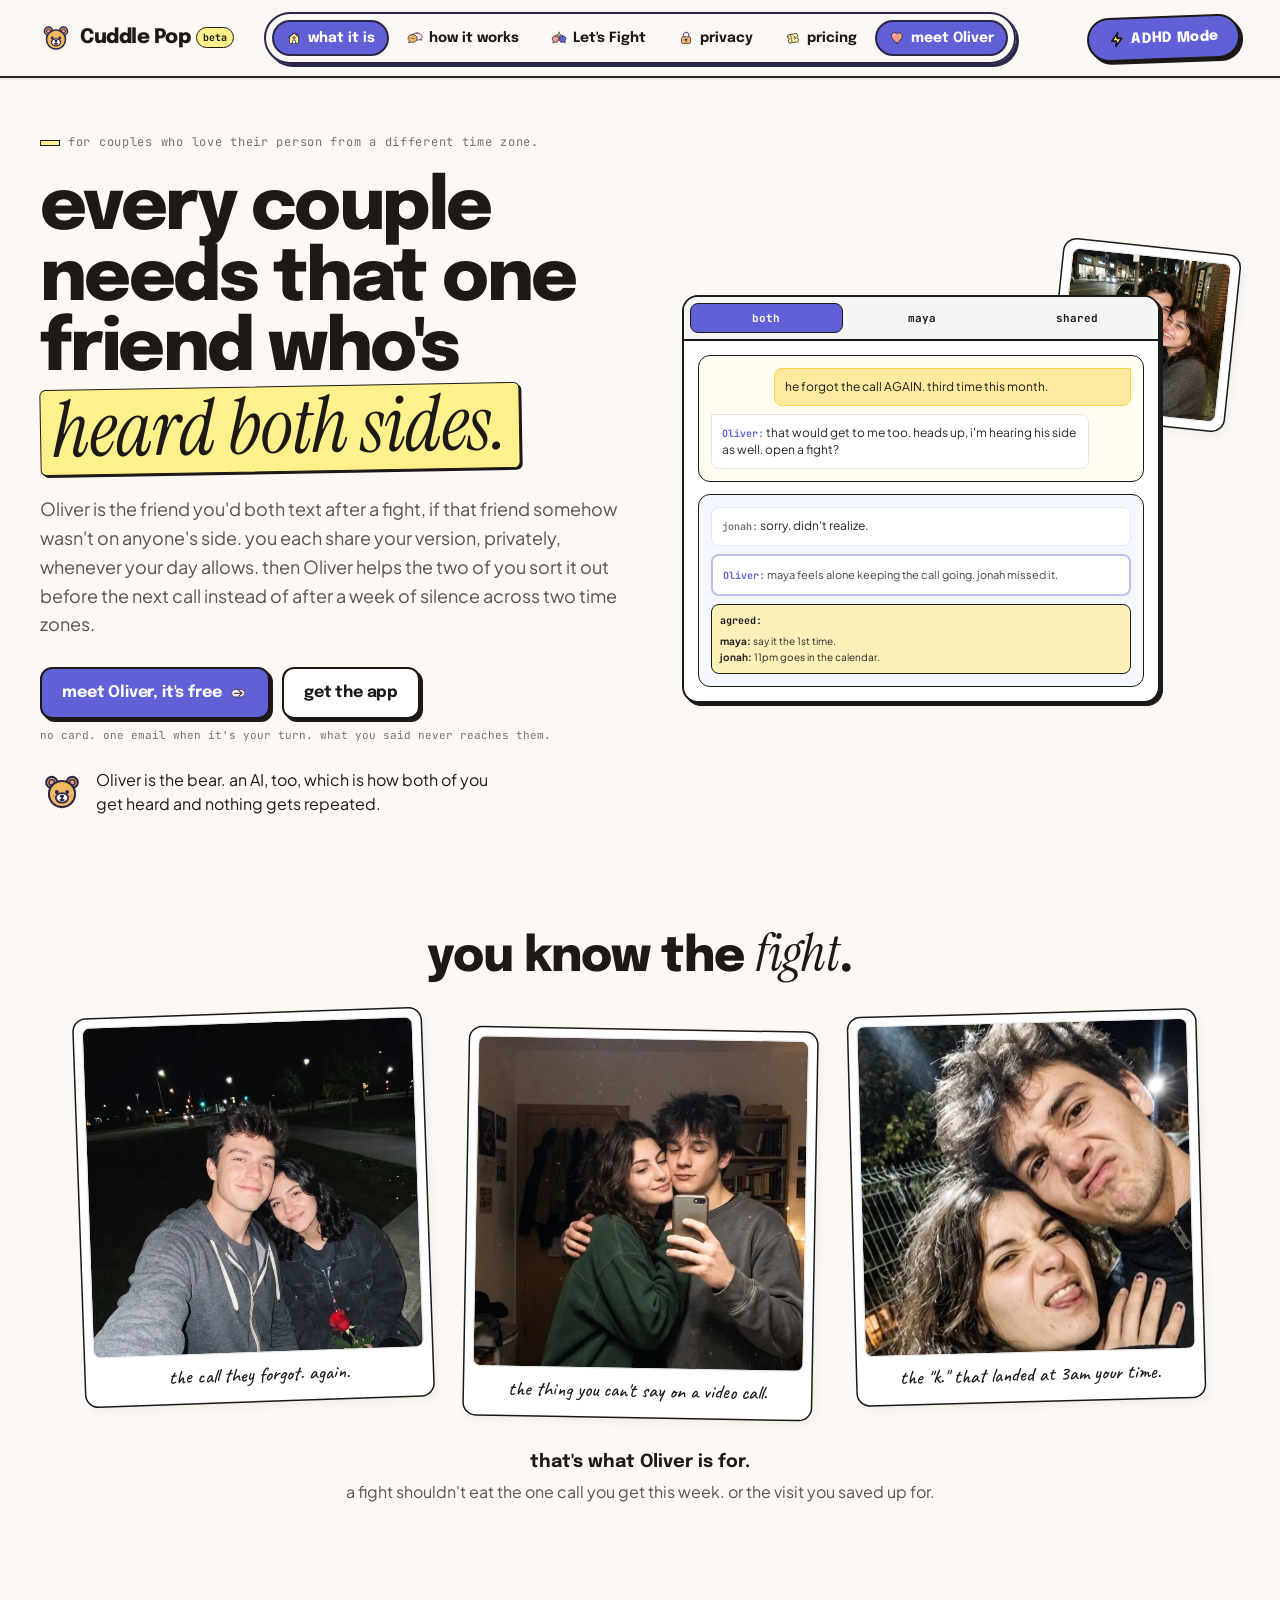
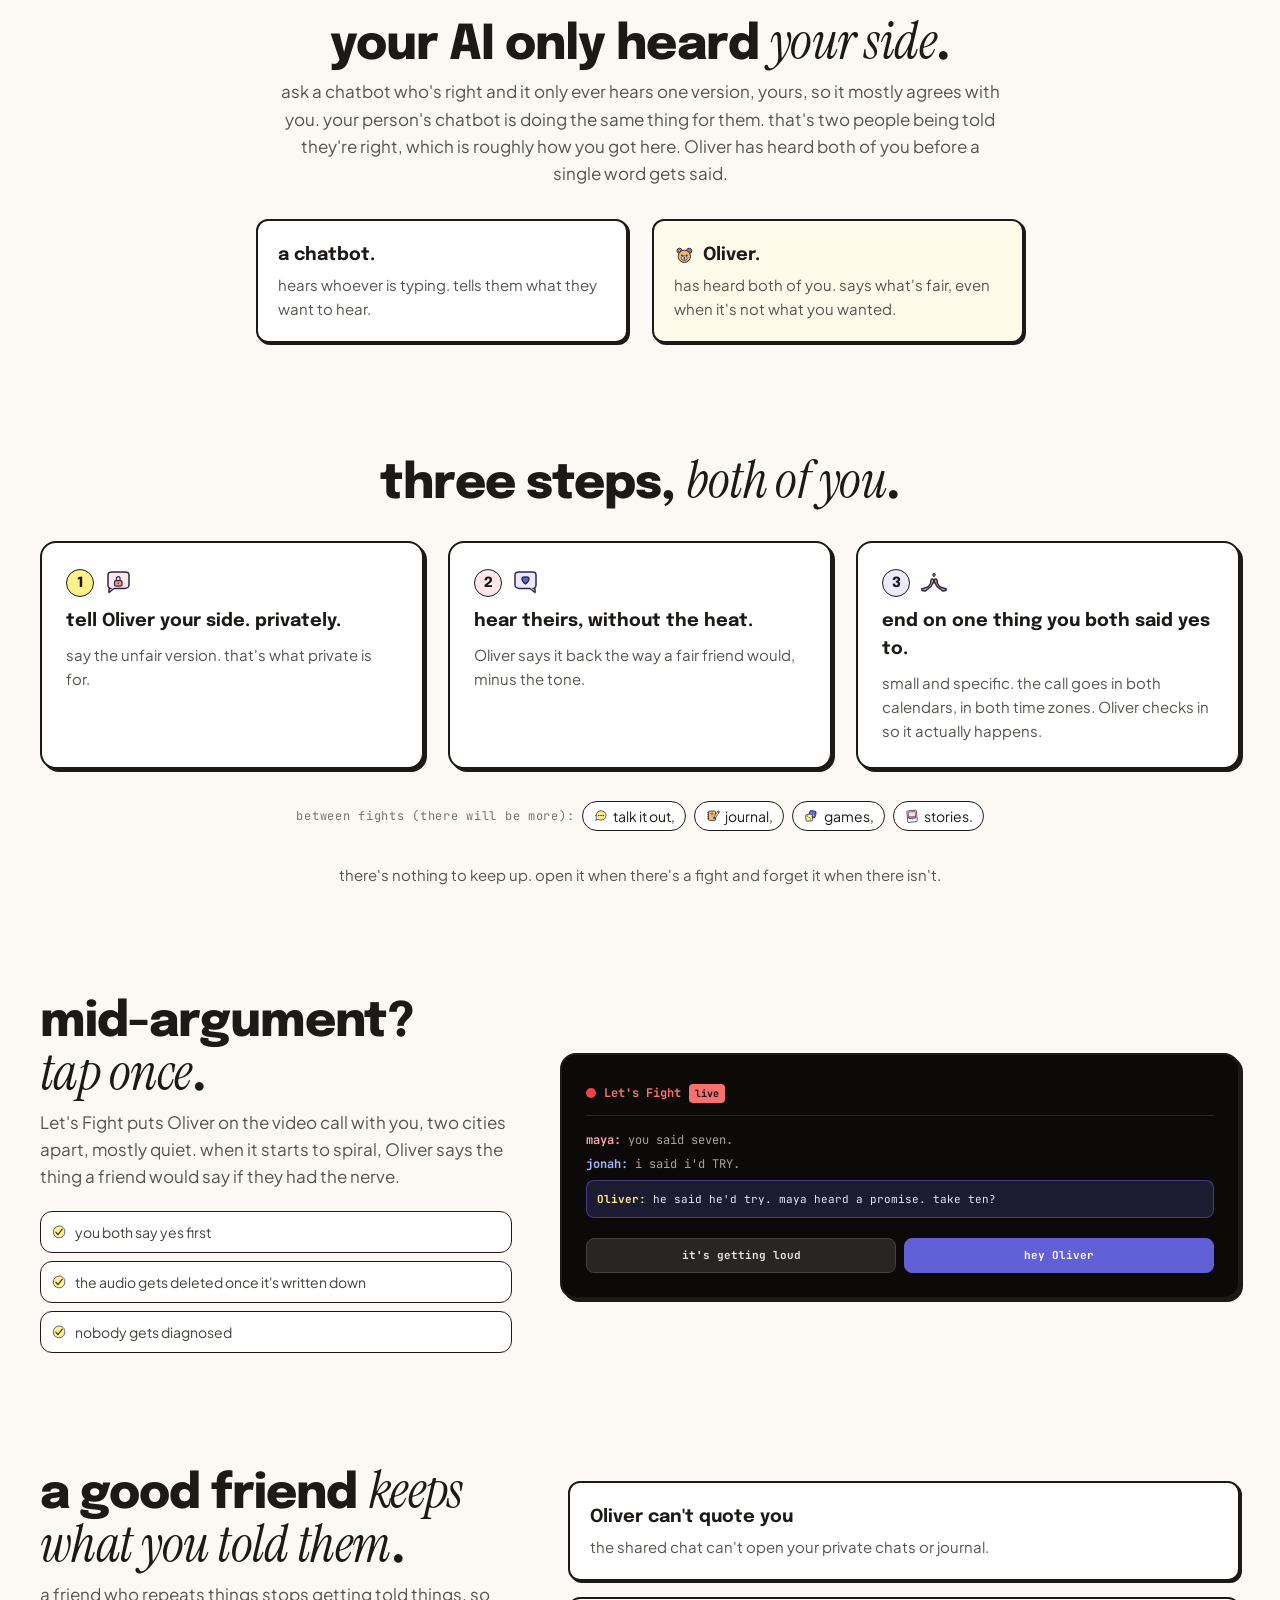
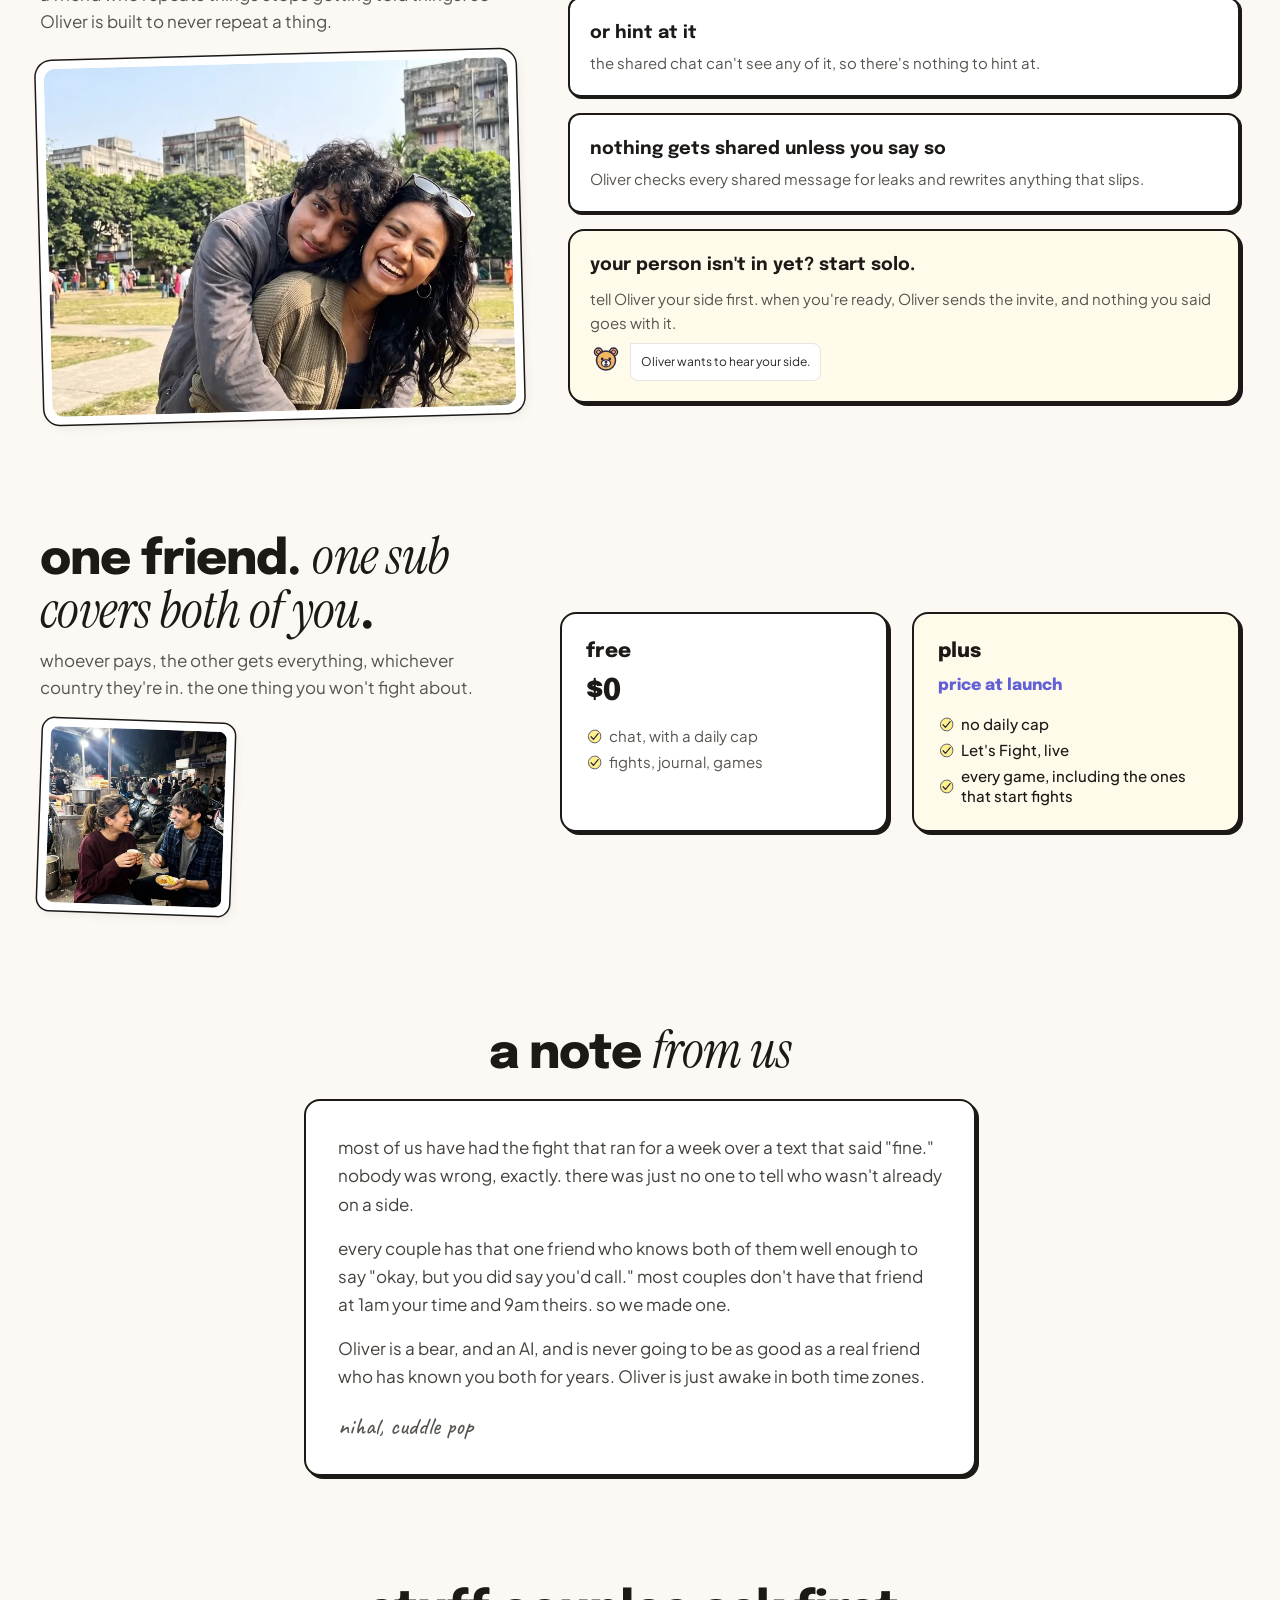
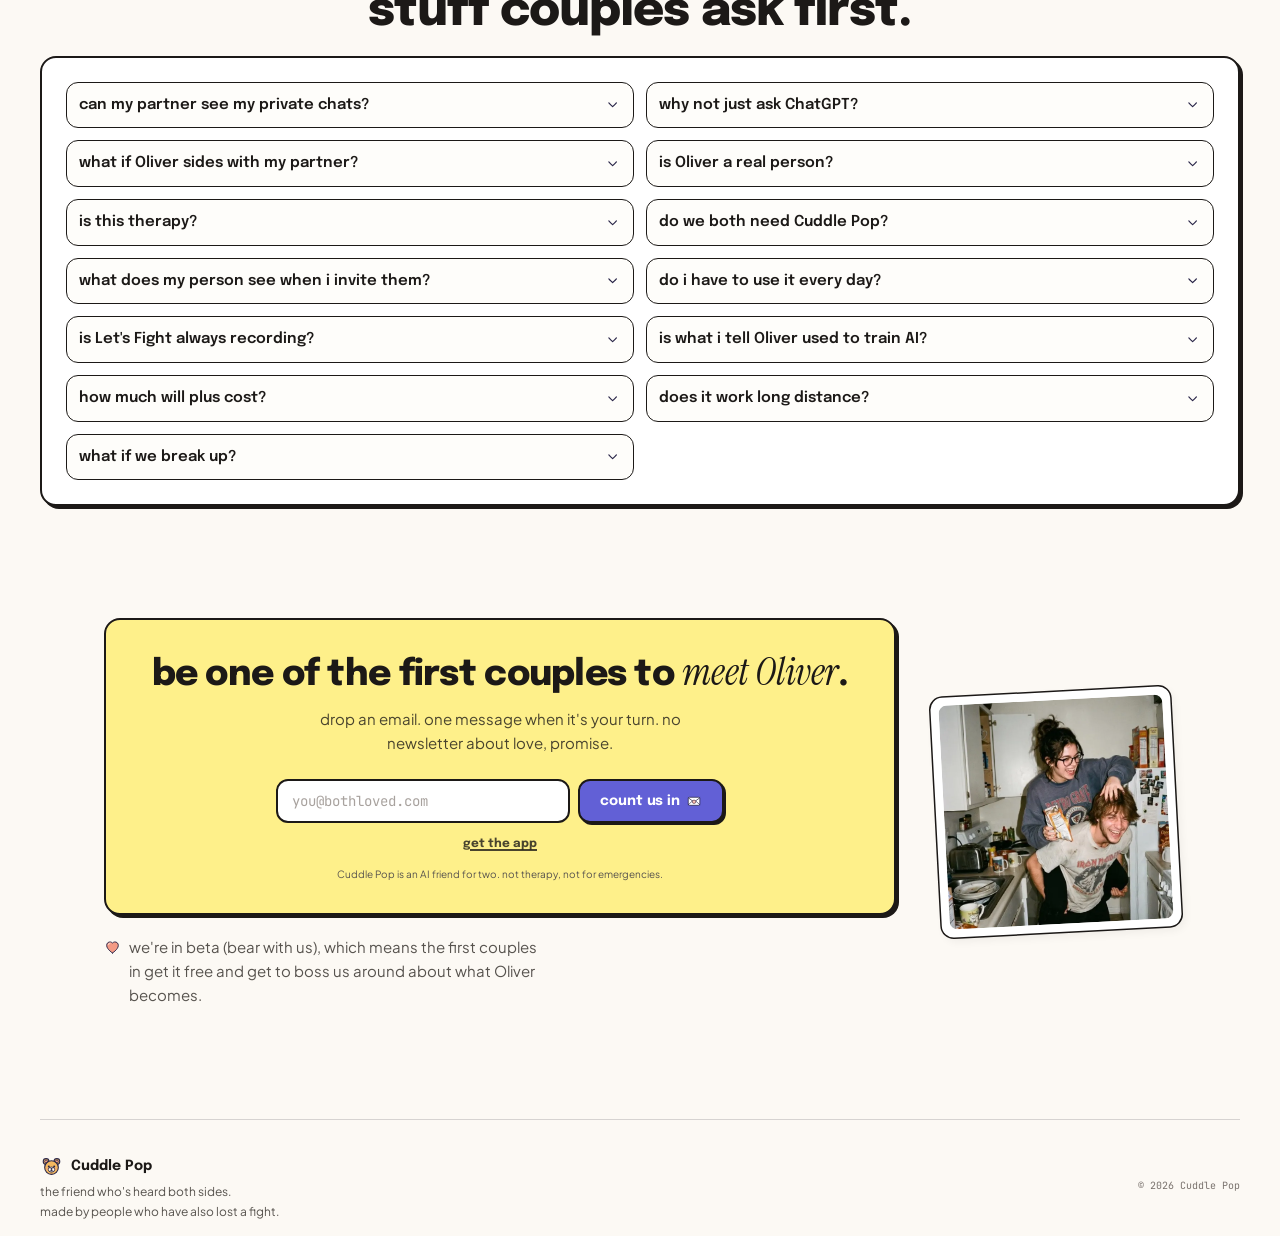
==== commit ac5a2f20: "Update site" ====
--- a/index.html
+++ b/index.html
@@ -33,7 +33,7 @@
   <link rel="preload" as="style" href="https://fonts.googleapis.com/css2?family=Epilogue:wght@600;700;800&amp;family=Plus+Jakarta+Sans:wght@400;500;700&amp;family=JetBrains+Mono:wght@500;600&amp;family=Instrument+Serif:ital@1&amp;family=Caveat:wght@500&amp;display=swap" onload="this.onload=null;this.rel='stylesheet'">
   <noscript><link rel="stylesheet" href="https://fonts.googleapis.com/css2?family=Epilogue:wght@600;700;800&amp;family=Plus+Jakarta+Sans:wght@400;500;700&amp;family=JetBrains+Mono:wght@500;600&amp;family=Instrument+Serif:ital@1&amp;family=Caveat:wght@500&amp;display=swap"></noscript>
 
-  <link rel="stylesheet" href="assets/site.css?v=aeb097e380">
+  <link rel="stylesheet" href="assets/site.css?v=0e5ed385d0">
 
   <style>
     /* Prevent iOS horizontal rubber banding, hide scrollbars */
@@ -98,7 +98,7 @@
     .ic-xl{width:2.75rem;height:2.75rem}
   </style>
 
-  <script src="assets/track.js?v=4882228693" defer></script>
+  <script src="assets/track.js?v=7691872161" defer></script>
 
   <script type="application/ld+json">
   {
@@ -324,7 +324,7 @@
       <div class="relative pt-10 md:pt-12 xl:pr-4">
         <div class="hidden sm:block absolute top-0 right-2 w-36 xl:w-44 polaroid-frame bg-white p-2 rounded-xl rotate-[6deg]">
           <div class="overflow-hidden rounded-lg aspect-square border border-stone-200">
-            <img src="assets/rooftop.jpg" alt="couple laughing cheek to cheek in a selfie on a city street at night" width="605" height="810" loading="eager" fetchpriority="high" class="w-full h-full object-cover">
+            <picture class="contents"><source type="image/webp" srcset="assets/rooftop.webp"><img src="assets/rooftop.jpg" alt="couple laughing cheek to cheek in a selfie on a city street at night" width="605" height="810" loading="eager" fetchpriority="high" class="w-full h-full object-cover"></picture>
           </div>
                   </div>
 
@@ -378,19 +378,19 @@
       <div class="space-y-4 max-w-sm mx-auto md:max-w-none md:space-y-0 md:grid md:grid-cols-3 md:gap-6 xl:gap-10 xl:px-10">
         <figure class="polaroid-frame bg-white p-2 rounded-xl rotate-[-1.5deg] flex items-center gap-3 md:block md:rotate-[-2deg]">
           <div class="w-28 shrink-0 overflow-hidden rounded-lg aspect-square border border-stone-200 md:w-full">
-            <img loading="lazy" src="assets/apartment.jpg" alt="couple sitting on a kerb at night, one holding a red rose" width="604" height="810" class="w-full h-full object-cover">
+            <picture class="contents"><source type="image/webp" srcset="assets/apartment.webp"><img loading="lazy" src="assets/apartment.jpg" alt="couple sitting on a kerb at night, one holding a red rose" width="604" height="810" class="w-full h-full object-cover"></picture>
           </div>
           <figcaption class="font-hand text-lg leading-tight text-brand-dark font-medium md:pt-2 md:pb-1 md:text-center md:text-xl">the call they forgot. again.</figcaption>
         </figure>
         <figure class="polaroid-frame bg-white p-2 rounded-xl rotate-[1.5deg] flex items-center gap-3 md:block md:rotate-[1deg] md:translate-y-4">
           <div class="w-28 shrink-0 overflow-hidden rounded-lg aspect-square border border-stone-200 md:w-full">
-            <img loading="lazy" src="assets/diner.jpg" alt="couple hugging in a mirror selfie in a bedroom" width="541" height="810" class="w-full h-full object-cover">
+            <picture class="contents"><source type="image/webp" srcset="assets/diner.webp"><img loading="lazy" src="assets/diner.jpg" alt="couple hugging in a mirror selfie in a bedroom" width="541" height="810" class="w-full h-full object-cover"></picture>
           </div>
           <figcaption class="font-hand text-lg leading-tight text-brand-dark font-medium md:pt-2 md:pb-1 md:text-center md:text-xl">the thing you can't say on a video call.</figcaption>
         </figure>
         <figure class="polaroid-frame bg-white p-2 rounded-xl rotate-[-1deg] flex items-center gap-3 md:block md:rotate-[-1.5deg]">
           <div class="w-28 shrink-0 overflow-hidden rounded-lg aspect-square border border-stone-200 md:w-full">
-            <img loading="lazy" src="assets/morning.jpg" alt="couple pulling silly faces by a fence at night" width="810" height="452" class="w-full h-full object-cover">
+            <picture class="contents"><source type="image/webp" srcset="assets/morning.webp"><img loading="lazy" src="assets/morning.jpg" alt="couple pulling silly faces by a fence at night" width="810" height="452" class="w-full h-full object-cover"></picture>
           </div>
           <figcaption class="font-hand text-lg leading-tight text-brand-dark font-medium md:pt-2 md:pb-1 md:text-center md:text-xl">the "k." that landed at 3am your time.</figcaption>
         </figure>
@@ -516,7 +516,7 @@
         </div>
         <div class="polaroid-frame bg-white p-2 rounded-2xl max-w-xs mx-auto rotate-[-1.5deg] md:max-w-none md:mx-0">
           <div class="relative overflow-hidden rounded-xl aspect-[4/3]">
-            <img loading="lazy" src="assets/piggyback.jpg" alt="couple laughing in a piggyback hug in a park" width="810" height="605" class="w-full h-full object-cover">
+            <picture class="contents"><source type="image/webp" srcset="assets/piggyback.webp"><img loading="lazy" src="assets/piggyback.jpg" alt="couple laughing in a piggyback hug in a park" width="810" height="605" class="w-full h-full object-cover"></picture>
           </div>
         </div>
       </div>
@@ -554,7 +554,7 @@
         </div>
         <div class="polaroid-frame bg-white p-2 rounded-xl rotate-[2deg] w-40 shrink-0 xl:w-48">
           <div class="overflow-hidden rounded-lg aspect-square">
-            <img loading="lazy" src="assets/cocoa.jpg" alt="couple laughing over chai and snacks at a night street stall" width="660" height="810" class="w-full h-full object-cover">
+            <picture class="contents"><source type="image/webp" srcset="assets/cocoa.webp"><img loading="lazy" src="assets/cocoa.jpg" alt="couple laughing over chai and snacks at a night street stall" width="660" height="810" class="w-full h-full object-cover"></picture>
           </div>
         </div>
       </div>
@@ -709,7 +709,7 @@
       </div>
       <div class="hidden md:block polaroid-frame bg-white p-2 rounded-xl rotate-[-3deg] w-48 xl:w-60">
         <div class="relative overflow-hidden rounded-lg aspect-square">
-          <img loading="lazy" src="assets/kitchen.jpg" alt="couple laughing, one on the other's back, in a messy kitchen" width="652" height="810" class="w-full h-full object-cover">
+          <picture class="contents"><source type="image/webp" srcset="assets/kitchen.webp"><img loading="lazy" src="assets/kitchen.jpg" alt="couple laughing, one on the other's back, in a messy kitchen" width="652" height="810" class="w-full h-full object-cover"></picture>
         </div>
       </div>
     </section>
--- a/assets/site.css
+++ b/assets/site.css
@@ -1 +1 @@
-*,:after,:before{--tw-border-spacing-x:0;--tw-border-spacing-y:0;--tw-translate-x:0;--tw-translate-y:0;--tw-rotate:0;--tw-skew-x:0;--tw-skew-y:0;--tw-scale-x:1;--tw-scale-y:1;--tw-pan-x: ;--tw-pan-y: ;--tw-pinch-zoom: ;--tw-scroll-snap-strictness:proximity;--tw-gradient-from-position: ;--tw-gradient-via-position: ;--tw-gradient-to-position: ;--tw-ordinal: ;--tw-slashed-zero: ;--tw-numeric-figure: ;--tw-numeric-spacing: ;--tw-numeric-fraction: ;--tw-ring-inset: ;--tw-ring-offset-width:0px;--tw-ring-offset-color:#fff;--tw-ring-color:rgba(59,130,246,.5);--tw-ring-offset-shadow:0 0 #0000;--tw-ring-shadow:0 0 #0000;--tw-shadow:0 0 #0000;--tw-shadow-colored:0 0 #0000;--tw-blur: ;--tw-brightness: ;--tw-contrast: ;--tw-grayscale: ;--tw-hue-rotate: ;--tw-invert: ;--tw-saturate: ;--tw-sepia: ;--tw-drop-shadow: ;--tw-backdrop-blur: ;--tw-backdrop-brightness: ;--tw-backdrop-contrast: ;--tw-backdrop-grayscale: ;--tw-backdrop-hue-rotate: ;--tw-backdrop-invert: ;--tw-backdrop-opacity: ;--tw-backdrop-saturate: ;--tw-backdrop-sepia: ;--tw-contain-size: ;--tw-contain-layout: ;--tw-contain-paint: ;--tw-contain-style: }::backdrop{--tw-border-spacing-x:0;--tw-border-spacing-y:0;--tw-translate-x:0;--tw-translate-y:0;--tw-rotate:0;--tw-skew-x:0;--tw-skew-y:0;--tw-scale-x:1;--tw-scale-y:1;--tw-pan-x: ;--tw-pan-y: ;--tw-pinch-zoom: ;--tw-scroll-snap-strictness:proximity;--tw-gradient-from-position: ;--tw-gradient-via-position: ;--tw-gradient-to-position: ;--tw-ordinal: ;--tw-slashed-zero: ;--tw-numeric-figure: ;--tw-numeric-spacing: ;--tw-numeric-fraction: ;--tw-ring-inset: ;--tw-ring-offset-width:0px;--tw-ring-offset-color:#fff;--tw-ring-color:rgba(59,130,246,.5);--tw-ring-offset-shadow:0 0 #0000;--tw-ring-shadow:0 0 #0000;--tw-shadow:0 0 #0000;--tw-shadow-colored:0 0 #0000;--tw-blur: ;--tw-brightness: ;--tw-contrast: ;--tw-grayscale: ;--tw-hue-rotate: ;--tw-invert: ;--tw-saturate: ;--tw-sepia: ;--tw-drop-shadow: ;--tw-backdrop-blur: ;--tw-backdrop-brightness: ;--tw-backdrop-contrast: ;--tw-backdrop-grayscale: ;--tw-backdrop-hue-rotate: ;--tw-backdrop-invert: ;--tw-backdrop-opacity: ;--tw-backdrop-saturate: ;--tw-backdrop-sepia: ;--tw-contain-size: ;--tw-contain-layout: ;--tw-contain-paint: ;--tw-contain-style: }/*! tailwindcss v3.4.19 | MIT License | https://tailwindcss.com*/*,:after,:before{box-sizing:border-box;border:0 solid #e5e7eb}:after,:before{--tw-content:""}:host,html{line-height:1.5;-webkit-text-size-adjust:100%;-moz-tab-size:4;-o-tab-size:4;tab-size:4;font-family:Plus Jakarta Sans,sans-serif;font-feature-settings:normal;font-variation-settings:normal;-webkit-tap-highlight-color:transparent}body{margin:0;line-height:inherit}hr{height:0;color:inherit;border-top-width:1px}abbr:where([title]){-webkit-text-decoration:underline dotted;text-decoration:underline dotted}h1,h2,h3,h4,h5,h6{font-size:inherit;font-weight:inherit}a{color:inherit;text-decoration:inherit}b,strong{font-weight:bolder}code,kbd,pre,samp{font-family:JetBrains Mono,monospace;font-feature-settings:normal;font-variation-settings:normal;font-size:1em}small{font-size:80%}sub,sup{font-size:75%;line-height:0;position:relative;vertical-align:baseline}sub{bottom:-.25em}sup{top:-.5em}table{text-indent:0;border-color:inherit;border-collapse:collapse}button,input,optgroup,select,textarea{font-family:inherit;font-feature-settings:inherit;font-variation-settings:inherit;font-size:100%;font-weight:inherit;line-height:inherit;letter-spacing:inherit;color:inherit;margin:0;padding:0}button,select{text-transform:none}button,input:where([type=button]),input:where([type=reset]),input:where([type=submit]){-webkit-appearance:button;background-color:transparent;background-image:none}:-moz-focusring{outline:auto}:-moz-ui-invalid{box-shadow:none}progress{vertical-align:baseline}::-webkit-inner-spin-button,::-webkit-outer-spin-button{height:auto}[type=search]{-webkit-appearance:textfield;outline-offset:-2px}::-webkit-search-decoration{-webkit-appearance:none}::-webkit-file-upload-button{-webkit-appearance:button;font:inherit}summary{display:list-item}blockquote,dd,dl,figure,h1,h2,h3,h4,h5,h6,hr,p,pre{margin:0}fieldset{margin:0}fieldset,legend{padding:0}menu,ol,ul{list-style:none;margin:0;padding:0}dialog{padding:0}textarea{resize:vertical}input::-moz-placeholder,textarea::-moz-placeholder{opacity:1;color:#9ca3af}input::placeholder,textarea::placeholder{opacity:1;color:#9ca3af}[role=button],button{cursor:pointer}:disabled{cursor:default}audio,canvas,embed,iframe,img,object,svg,video{display:block;vertical-align:middle}img,video{max-width:100%;height:auto}[hidden]:where(:not([hidden=until-found])){display:none}.sr-only{position:absolute;width:1px;height:1px;padding:0;margin:-1px;overflow:hidden;clip:rect(0,0,0,0);white-space:nowrap;border-width:0}.pointer-events-none{pointer-events:none}.pointer-events-auto{pointer-events:auto}.fixed{position:fixed}.absolute{position:absolute}.relative{position:relative}.sticky{position:sticky}.inset-0{inset:0}.inset-x-0{left:0;right:0}.-bottom-3{bottom:-.75rem}.-top-16{top:-4rem}.left-0{left:0}.left-1\/2{left:50%}.left-\[8\%\]{left:8%}.right-0{right:0}.right-2{right:.5rem}.right-3{right:.75rem}.right-\[8\%\]{right:8%}.top-0{top:0}.top-1\/2{top:50%}.top-2{top:.5rem}.top-3{top:.75rem}.-z-10{z-index:-10}.z-10{z-index:10}.z-20{z-index:20}.z-30{z-index:30}.z-50{z-index:50}.z-\[60\]{z-index:60}.mx-auto{margin-left:auto;margin-right:auto}.-mt-2{margin-top:-.5rem}.mb-10{margin-bottom:2.5rem}.mb-2{margin-bottom:.5rem}.mb-3{margin-bottom:.75rem}.mb-4{margin-bottom:1rem}.mb-6{margin-bottom:1.5rem}.mb-8{margin-bottom:2rem}.ml-2{margin-left:.5rem}.ml-auto{margin-left:auto}.mr-2{margin-right:.5rem}.mt-1{margin-top:.25rem}.mt-2{margin-top:.5rem}.mt-4{margin-top:1rem}.block{display:block}.inline-block{display:inline-block}.flex{display:flex}.inline-flex{display:inline-flex}.grid{display:grid}.hidden{display:none}.aspect-\[4\/3\]{aspect-ratio:4/3}.aspect-square{aspect-ratio:1/1}.h-1{height:.25rem}.h-11{height:2.75rem}.h-12{height:3rem}.h-16{height:4rem}.h-2{height:.5rem}.h-2\.5{height:.625rem}.h-20{height:5rem}.h-24{height:6rem}.h-28{height:7rem}.h-4{height:1rem}.h-44{height:11rem}.h-7{height:1.75rem}.h-8{height:2rem}.h-9{height:2.25rem}.h-\[6px\]{height:6px}.h-full{height:100%}.min-h-\[200px\]{min-height:200px}.min-h-\[230px\]{min-height:230px}.min-h-\[60px\]{min-height:60px}.min-h-screen{min-height:100vh}.w-1{width:.25rem}.w-11{width:2.75rem}.w-12{width:3rem}.w-16{width:4rem}.w-2{width:.5rem}.w-2\.5{width:.625rem}.w-20{width:5rem}.w-28{width:7rem}.w-36{width:9rem}.w-4{width:1rem}.w-40{width:10rem}.w-44{width:11rem}.w-48{width:12rem}.w-5{width:1.25rem}.w-7{width:1.75rem}.w-72{width:18rem}.w-8{width:2rem}.w-9{width:2.25rem}.w-\[calc\(100\%-2rem\)\]{width:calc(100% - 2rem)}.w-full{width:100%}.min-w-0{min-width:0}.max-w-2xl{max-width:42rem}.max-w-4xl{max-width:56rem}.max-w-\[1200px\]{max-width:1200px}.max-w-\[60ch\]{max-width:60ch}.max-w-\[85\%\]{max-width:85%}.max-w-\[90\%\]{max-width:90%}.max-w-full{max-width:100%}.max-w-md{max-width:28rem}.max-w-sm{max-width:24rem}.max-w-xl{max-width:36rem}.max-w-xs{max-width:20rem}.flex-1{flex:1 1 0%}.shrink-0{flex-shrink:0}.rotate-180{--tw-rotate:180deg}.rotate-180,.rotate-\[-1\.5deg\]{transform:translate(var(--tw-translate-x),var(--tw-translate-y)) rotate(var(--tw-rotate)) skewX(var(--tw-skew-x)) skewY(var(--tw-skew-y)) scaleX(var(--tw-scale-x)) scaleY(var(--tw-scale-y))}.rotate-\[-1\.5deg\]{--tw-rotate:-1.5deg}.rotate-\[-1deg\]{--tw-rotate:-1deg}.rotate-\[-1deg\],.rotate-\[-3deg\]{transform:translate(var(--tw-translate-x),var(--tw-translate-y)) rotate(var(--tw-rotate)) skewX(var(--tw-skew-x)) skewY(var(--tw-skew-y)) scaleX(var(--tw-scale-x)) scaleY(var(--tw-scale-y))}.rotate-\[-3deg\]{--tw-rotate:-3deg}.rotate-\[1\.5deg\]{--tw-rotate:1.5deg}.rotate-\[1\.5deg\],.rotate-\[2deg\]{transform:translate(var(--tw-translate-x),var(--tw-translate-y)) rotate(var(--tw-rotate)) skewX(var(--tw-skew-x)) skewY(var(--tw-skew-y)) scaleX(var(--tw-scale-x)) scaleY(var(--tw-scale-y))}.rotate-\[2deg\]{--tw-rotate:2deg}.rotate-\[6deg\]{--tw-rotate:6deg}.rotate-\[6deg\],.transform{transform:translate(var(--tw-translate-x),var(--tw-translate-y)) rotate(var(--tw-rotate)) skewX(var(--tw-skew-x)) skewY(var(--tw-skew-y)) scaleX(var(--tw-scale-x)) scaleY(var(--tw-scale-y))}@keyframes ping{75%,to{transform:scale(2);opacity:0}}.animate-ping{animation:ping 1s cubic-bezier(0,0,.2,1) infinite}.grid-cols-1{grid-template-columns:repeat(1,minmax(0,1fr))}.grid-cols-2{grid-template-columns:repeat(2,minmax(0,1fr))}.flex-col{flex-direction:column}.flex-wrap{flex-wrap:wrap}.items-start{align-items:flex-start}.items-end{align-items:flex-end}.items-center{align-items:center}.justify-end{justify-content:flex-end}.justify-center{justify-content:center}.justify-between{justify-content:space-between}.gap-0\.5{gap:.125rem}.gap-1{gap:.25rem}.gap-1\.5{gap:.375rem}.gap-2{gap:.5rem}.gap-2\.5{gap:.625rem}.gap-3{gap:.75rem}.gap-4{gap:1rem}.gap-5{gap:1.25rem}.gap-6{gap:1.5rem}.gap-8{gap:2rem}.space-y-1>:not([hidden])~:not([hidden]){--tw-space-y-reverse:0;margin-top:calc(.25rem*(1 - var(--tw-space-y-reverse)));margin-bottom:calc(.25rem*var(--tw-space-y-reverse))}.space-y-1\.5>:not([hidden])~:not([hidden]){--tw-space-y-reverse:0;margin-top:calc(.375rem*(1 - var(--tw-space-y-reverse)));margin-bottom:calc(.375rem*var(--tw-space-y-reverse))}.space-y-2>:not([hidden])~:not([hidden]){--tw-space-y-reverse:0;margin-top:calc(.5rem*(1 - var(--tw-space-y-reverse)));margin-bottom:calc(.5rem*var(--tw-space-y-reverse))}.space-y-20>:not([hidden])~:not([hidden]){--tw-space-y-reverse:0;margin-top:calc(5rem*(1 - var(--tw-space-y-reverse)));margin-bottom:calc(5rem*var(--tw-space-y-reverse))}.space-y-3>:not([hidden])~:not([hidden]){--tw-space-y-reverse:0;margin-top:calc(.75rem*(1 - var(--tw-space-y-reverse)));margin-bottom:calc(.75rem*var(--tw-space-y-reverse))}.space-y-4>:not([hidden])~:not([hidden]){--tw-space-y-reverse:0;margin-top:calc(1rem*(1 - var(--tw-space-y-reverse)));margin-bottom:calc(1rem*var(--tw-space-y-reverse))}.space-y-5>:not([hidden])~:not([hidden]){--tw-space-y-reverse:0;margin-top:calc(1.25rem*(1 - var(--tw-space-y-reverse)));margin-bottom:calc(1.25rem*var(--tw-space-y-reverse))}.space-y-6>:not([hidden])~:not([hidden]){--tw-space-y-reverse:0;margin-top:calc(1.5rem*(1 - var(--tw-space-y-reverse)));margin-bottom:calc(1.5rem*var(--tw-space-y-reverse))}.space-y-8>:not([hidden])~:not([hidden]){--tw-space-y-reverse:0;margin-top:calc(2rem*(1 - var(--tw-space-y-reverse)));margin-bottom:calc(2rem*var(--tw-space-y-reverse))}.overflow-hidden{overflow:hidden}.scroll-smooth{scroll-behavior:smooth}.whitespace-nowrap{white-space:nowrap}.rounded{border-radius:.25rem}.rounded-2xl{border-radius:1rem}.rounded-3xl{border-radius:1.5rem}.rounded-\[1\.75rem\]{border-radius:1.75rem}.rounded-full{border-radius:9999px}.rounded-lg{border-radius:.5rem}.rounded-md{border-radius:.375rem}.rounded-xl{border-radius:.75rem}.rounded-bl-sm{border-bottom-left-radius:.125rem}.rounded-br-sm{border-bottom-right-radius:.125rem}.rounded-tl-none{border-top-left-radius:0}.rounded-tr-none{border-top-right-radius:0}.border{border-width:1px}.border-2{border-width:2px}.border-\[3px\]{border-width:3px}.border-b{border-bottom-width:1px}.border-b-2{border-bottom-width:2px}.border-t{border-top-width:1px}.border-t-2{border-top-width:2px}.border-dashed{border-style:dashed}.border-\[\#2B2749\]{--tw-border-opacity:1;border-color:rgb(43 39 73/var(--tw-border-opacity,1))}.border-amber-300{--tw-border-opacity:1;border-color:rgb(252 211 77/var(--tw-border-opacity,1))}.border-brand-border{--tw-border-opacity:1;border-color:rgb(38 38 38/var(--tw-border-opacity,1))}.border-brand-dark{--tw-border-opacity:1;border-color:rgb(28 25 23/var(--tw-border-opacity,1))}.border-brand-primary{--tw-border-opacity:1;border-color:rgb(98 96 214/var(--tw-border-opacity,1))}.border-brand-primary\/40{border-color:rgba(98,96,214,.4)}.border-brand-primary\/50{border-color:rgba(98,96,214,.5)}.border-emerald-600{--tw-border-opacity:1;border-color:rgb(5 150 105/var(--tw-border-opacity,1))}.border-indigo-100{--tw-border-opacity:1;border-color:rgb(224 231 255/var(--tw-border-opacity,1))}.border-ink{--tw-border-opacity:1;border-color:rgb(28 25 23/var(--tw-border-opacity,1))}.border-stone-200{--tw-border-opacity:1;border-color:rgb(231 229 228/var(--tw-border-opacity,1))}.border-stone-300{--tw-border-opacity:1;border-color:rgb(214 211 209/var(--tw-border-opacity,1))}.border-stone-700{--tw-border-opacity:1;border-color:rgb(68 64 60/var(--tw-border-opacity,1))}.border-stone-800{--tw-border-opacity:1;border-color:rgb(41 37 36/var(--tw-border-opacity,1))}.border-transparent{border-color:transparent}.bg-amber-200\/80{background-color:hsla(48,97%,77%,.8)}.bg-amber-400{--tw-bg-opacity:1;background-color:rgb(251 191 36/var(--tw-bg-opacity,1))}.bg-amber-50\/70{background-color:rgba(255,251,235,.7)}.bg-brand-butter{--tw-bg-opacity:1;background-color:rgb(255 251 235/var(--tw-bg-opacity,1))}.bg-brand-cream{--tw-bg-opacity:1;background-color:rgb(252 249 244/var(--tw-bg-opacity,1))}.bg-brand-cream\/40{background-color:hsla(38,57%,97%,.4)}.bg-brand-cream\/\[0\.92\]{background-color:hsla(38,57%,97%,.92)}.bg-brand-dark\/40{background-color:rgba(28,25,23,.4)}.bg-brand-lavender{--tw-bg-opacity:1;background-color:rgb(237 233 254/var(--tw-bg-opacity,1))}.bg-brand-lemon{--tw-bg-opacity:1;background-color:rgb(254 240 138/var(--tw-bg-opacity,1))}.bg-brand-lemon\/60{background-color:hsla(53,98%,77%,.6)}.bg-brand-peach{--tw-bg-opacity:1;background-color:rgb(255 231 236/var(--tw-bg-opacity,1))}.bg-brand-primary{--tw-bg-opacity:1;background-color:rgb(98 96 214/var(--tw-bg-opacity,1))}.bg-brand-primary\/20{background-color:rgba(98,96,214,.2)}.bg-brand-rose{--tw-bg-opacity:1;background-color:rgb(253 164 175/var(--tw-bg-opacity,1))}.bg-canvas{--tw-bg-opacity:1;background-color:rgb(252 249 244/var(--tw-bg-opacity,1))}.bg-canvas\/90{background-color:hsla(38,57%,97%,.9)}.bg-emerald-100{--tw-bg-opacity:1;background-color:rgb(209 250 229/var(--tw-bg-opacity,1))}.bg-indigo-50\/60{background-color:rgba(238,242,255,.6)}.bg-indigo-500{--tw-bg-opacity:1;background-color:rgb(99 102 241/var(--tw-bg-opacity,1))}.bg-ink{--tw-bg-opacity:1;background-color:rgb(28 25 23/var(--tw-bg-opacity,1))}.bg-ink\/40{background-color:rgba(28,25,23,.4)}.bg-lavender{--tw-bg-opacity:1;background-color:rgb(237 233 254/var(--tw-bg-opacity,1))}.bg-lemon{--tw-bg-opacity:1;background-color:rgb(254 240 138/var(--tw-bg-opacity,1))}.bg-peach{--tw-bg-opacity:1;background-color:rgb(255 231 236/var(--tw-bg-opacity,1))}.bg-red-400{--tw-bg-opacity:1;background-color:rgb(248 113 113/var(--tw-bg-opacity,1))}.bg-red-500{--tw-bg-opacity:1;background-color:rgb(239 68 68/var(--tw-bg-opacity,1))}.bg-stone-100{--tw-bg-opacity:1;background-color:rgb(245 245 244/var(--tw-bg-opacity,1))}.bg-stone-800{--tw-bg-opacity:1;background-color:rgb(41 37 36/var(--tw-bg-opacity,1))}.bg-stone-900{--tw-bg-opacity:1;background-color:rgb(28 25 23/var(--tw-bg-opacity,1))}.bg-stone-950{--tw-bg-opacity:1;background-color:rgb(12 10 9/var(--tw-bg-opacity,1))}.bg-violet{--tw-bg-opacity:1;background-color:rgb(98 96 214/var(--tw-bg-opacity,1))}.bg-white{--tw-bg-opacity:1;background-color:rgb(255 255 255/var(--tw-bg-opacity,1))}.object-cover{-o-object-fit:cover;object-fit:cover}.p-1{padding:.25rem}.p-1\.5{padding:.375rem}.p-2{padding:.5rem}.p-2\.5{padding:.625rem}.p-3{padding:.75rem}.p-3\.5{padding:.875rem}.p-4{padding:1rem}.p-5{padding:1.25rem}.p-6{padding:1.5rem}.px-1\.5{padding-left:.375rem;padding-right:.375rem}.px-2{padding-left:.5rem;padding-right:.5rem}.px-2\.5{padding-left:.625rem;padding-right:.625rem}.px-3{padding-left:.75rem;padding-right:.75rem}.px-3\.5{padding-left:.875rem;padding-right:.875rem}.px-4{padding-left:1rem;padding-right:1rem}.px-5{padding-left:1.25rem;padding-right:1.25rem}.px-6{padding-left:1.5rem;padding-right:1.5rem}.py-0\.5{padding-top:.125rem;padding-bottom:.125rem}.py-1{padding-top:.25rem;padding-bottom:.25rem}.py-1\.5{padding-top:.375rem;padding-bottom:.375rem}.py-10{padding-top:2.5rem;padding-bottom:2.5rem}.py-14{padding-top:3.5rem;padding-bottom:3.5rem}.py-2{padding-top:.5rem;padding-bottom:.5rem}.py-2\.5{padding-top:.625rem;padding-bottom:.625rem}.py-3{padding-top:.75rem;padding-bottom:.75rem}.py-3\.5{padding-top:.875rem;padding-bottom:.875rem}.pb-16{padding-bottom:4rem}.pb-2{padding-bottom:.5rem}.pb-24{padding-bottom:6rem}.pb-3\.5{padding-bottom:.875rem}.pb-4{padding-bottom:1rem}.pr-10{padding-right:2.5rem}.pt-0{padding-top:0}.pt-1{padding-top:.25rem}.pt-10{padding-top:2.5rem}.pt-2{padding-top:.5rem}.pt-6{padding-top:1.5rem}.pt-8{padding-top:2rem}.text-left{text-align:left}.text-center{text-align:center}.align-middle{vertical-align:middle}.font-accent{font-family:"Instrument Serif",Georgia,serif}.font-hand{font-family:Caveat,cursive}.font-heading{font-family:Epilogue,sans-serif}.font-mono{font-family:JetBrains Mono,monospace}.text-2xl{font-size:1.5rem;line-height:2rem}.text-3xl{font-size:1.875rem;line-height:2.25rem}.text-4xl{font-size:2.25rem;line-height:2.5rem}.text-\[1\.08em\]{font-size:1.08em}.text-\[10px\]{font-size:10px}.text-\[11px\]{font-size:11px}.text-\[15px\]{font-size:15px}.text-\[17px\]{font-size:17px}.text-\[2\.6rem\]{font-size:2.6rem}.text-base{font-size:1rem;line-height:1.5rem}.text-lg{font-size:1.125rem;line-height:1.75rem}.text-sm{font-size:.875rem;line-height:1.25rem}.text-xl{font-size:1.25rem;line-height:1.75rem}.text-xs{font-size:.75rem;line-height:1rem}.font-black{font-weight:900}.font-bold{font-weight:700}.font-extrabold{font-weight:800}.font-medium{font-weight:500}.font-normal{font-weight:400}.font-semibold{font-weight:600}.italic{font-style:italic}.leading-\[1\.04\]{line-height:1.04}.leading-\[1\.05\]{line-height:1.05}.leading-\[1\.08\]{line-height:1.08}.leading-\[1\.65\]{line-height:1.65}.leading-\[1\.6\]{line-height:1.6}.leading-none{line-height:1}.leading-relaxed{line-height:1.625}.leading-snug{line-height:1.375}.leading-tight{line-height:1.25}.tracking-\[-0\.01em\]{letter-spacing:-.01em}.tracking-\[-0\.02em\]{letter-spacing:-.02em}.tracking-\[-0\.035em\]{letter-spacing:-.035em}.tracking-\[0\.06em\]{letter-spacing:.06em}.tracking-tight{letter-spacing:-.025em}.tracking-wide{letter-spacing:.025em}.tracking-wider{letter-spacing:.05em}.text-brand-dark{--tw-text-opacity:1;color:rgb(28 25 23/var(--tw-text-opacity,1))}.text-brand-dark\/80{color:rgba(28,25,23,.8)}.text-brand-lemon{--tw-text-opacity:1;color:rgb(254 240 138/var(--tw-text-opacity,1))}.text-brand-primary{--tw-text-opacity:1;color:rgb(98 96 214/var(--tw-text-opacity,1))}.text-brand-rose{--tw-text-opacity:1;color:rgb(253 164 175/var(--tw-text-opacity,1))}.text-emerald-800{--tw-text-opacity:1;color:rgb(6 95 70/var(--tw-text-opacity,1))}.text-indigo-100{--tw-text-opacity:1;color:rgb(224 231 255/var(--tw-text-opacity,1))}.text-indigo-300{--tw-text-opacity:1;color:rgb(165 180 252/var(--tw-text-opacity,1))}.text-ink{--tw-text-opacity:1;color:rgb(28 25 23/var(--tw-text-opacity,1))}.text-ink\/60{color:rgba(28,25,23,.6)}.text-ink\/70{color:rgba(28,25,23,.7)}.text-ink\/80{color:rgba(28,25,23,.8)}.text-red-400{--tw-text-opacity:1;color:rgb(248 113 113/var(--tw-text-opacity,1))}.text-stone-200{--tw-text-opacity:1;color:rgb(231 229 228/var(--tw-text-opacity,1))}.text-stone-400{--tw-text-opacity:1;color:rgb(168 162 158/var(--tw-text-opacity,1))}.text-stone-500{--tw-text-opacity:1;color:rgb(120 113 108/var(--tw-text-opacity,1))}.text-stone-600{--tw-text-opacity:1;color:rgb(87 83 78/var(--tw-text-opacity,1))}.text-stone-700{--tw-text-opacity:1;color:rgb(68 64 60/var(--tw-text-opacity,1))}.text-stone-800{--tw-text-opacity:1;color:rgb(41 37 36/var(--tw-text-opacity,1))}.text-stone-900{--tw-text-opacity:1;color:rgb(28 25 23/var(--tw-text-opacity,1))}.text-stone-950{--tw-text-opacity:1;color:rgb(12 10 9/var(--tw-text-opacity,1))}.text-white{--tw-text-opacity:1;color:rgb(255 255 255/var(--tw-text-opacity,1))}.underline{text-decoration-line:underline}.decoration-2{text-decoration-thickness:2px}.underline-offset-2{text-underline-offset:2px}.antialiased{-webkit-font-smoothing:antialiased;-moz-osx-font-smoothing:grayscale}.shadow-\[0_2px_0_rgba\(43\2c 39\2c 73\2c 0\.06\)\]{--tw-shadow:0 2px 0 rgba(43,39,73,.06);--tw-shadow-colored:0 2px 0 var(--tw-shadow-color);box-shadow:var(--tw-ring-offset-shadow,0 0 #0000),var(--tw-ring-shadow,0 0 #0000),var(--tw-shadow)}.shadow-\[3px_3px_0px_\#2B2749\]{--tw-shadow:3px 3px 0px #2b2749;--tw-shadow-colored:3px 3px 0px var(--tw-shadow-color)}.shadow-\[3px_3px_0px_\#2B2749\],.shadow-pop{box-shadow:var(--tw-ring-offset-shadow,0 0 #0000),var(--tw-ring-shadow,0 0 #0000),var(--tw-shadow)}.shadow-pop{--tw-shadow:3px 3px 0px #1c1917;--tw-shadow-colored:3px 3px 0px var(--tw-shadow-color)}.shadow-pop-lg{--tw-shadow:5px 5px 0px #1c1917;--tw-shadow-colored:5px 5px 0px var(--tw-shadow-color)}.shadow-pop-lg,.shadow-pop-sm{box-shadow:var(--tw-ring-offset-shadow,0 0 #0000),var(--tw-ring-shadow,0 0 #0000),var(--tw-shadow)}.shadow-pop-sm{--tw-shadow:2px 2px 0px #1c1917;--tw-shadow-colored:2px 2px 0px var(--tw-shadow-color)}.ring{--tw-ring-offset-shadow:var(--tw-ring-inset) 0 0 0 var(--tw-ring-offset-width) var(--tw-ring-offset-color);--tw-ring-shadow:var(--tw-ring-inset) 0 0 0 calc(3px + var(--tw-ring-offset-width)) var(--tw-ring-color)}.ring,.ring-2{box-shadow:var(--tw-ring-offset-shadow),var(--tw-ring-shadow),var(--tw-shadow,0 0 #0000)}.ring-2{--tw-ring-offset-shadow:var(--tw-ring-inset) 0 0 0 var(--tw-ring-offset-width) var(--tw-ring-offset-color);--tw-ring-shadow:var(--tw-ring-inset) 0 0 0 calc(2px + var(--tw-ring-offset-width)) var(--tw-ring-color)}.ring-4{--tw-ring-offset-shadow:var(--tw-ring-inset) 0 0 0 var(--tw-ring-offset-width) var(--tw-ring-offset-color);--tw-ring-shadow:var(--tw-ring-inset) 0 0 0 calc(4px + var(--tw-ring-offset-width)) var(--tw-ring-color);box-shadow:var(--tw-ring-offset-shadow),var(--tw-ring-shadow),var(--tw-shadow,0 0 #0000)}.ring-brand-primary{--tw-ring-opacity:1;--tw-ring-color:rgb(98 96 214/var(--tw-ring-opacity,1))}.ring-violet\/40{--tw-ring-color:rgba(98,96,214,.4)}.blur{--tw-blur:blur(8px)}.blur,.drop-shadow{filter:var(--tw-blur) var(--tw-brightness) var(--tw-contrast) var(--tw-grayscale) var(--tw-hue-rotate) var(--tw-invert) var(--tw-saturate) var(--tw-sepia) var(--tw-drop-shadow)}.drop-shadow{--tw-drop-shadow:drop-shadow(0 1px 2px rgba(0,0,0,.1)) drop-shadow(0 1px 1px rgba(0,0,0,.06))}.filter{filter:var(--tw-blur) var(--tw-brightness) var(--tw-contrast) var(--tw-grayscale) var(--tw-hue-rotate) var(--tw-invert) var(--tw-saturate) var(--tw-sepia) var(--tw-drop-shadow)}.backdrop-blur-md{--tw-backdrop-blur:blur(12px)}.backdrop-blur-md,.backdrop-filter{-webkit-backdrop-filter:var(--tw-backdrop-blur) var(--tw-backdrop-brightness) var(--tw-backdrop-contrast) var(--tw-backdrop-grayscale) var(--tw-backdrop-hue-rotate) var(--tw-backdrop-invert) var(--tw-backdrop-opacity) var(--tw-backdrop-saturate) var(--tw-backdrop-sepia);backdrop-filter:var(--tw-backdrop-blur) var(--tw-backdrop-brightness) var(--tw-backdrop-contrast) var(--tw-backdrop-grayscale) var(--tw-backdrop-hue-rotate) var(--tw-backdrop-invert) var(--tw-backdrop-opacity) var(--tw-backdrop-saturate) var(--tw-backdrop-sepia)}.transition{transition-property:color,background-color,border-color,text-decoration-color,fill,stroke,opacity,box-shadow,transform,filter,-webkit-backdrop-filter;transition-property:color,background-color,border-color,text-decoration-color,fill,stroke,opacity,box-shadow,transform,filter,backdrop-filter;transition-property:color,background-color,border-color,text-decoration-color,fill,stroke,opacity,box-shadow,transform,filter,backdrop-filter,-webkit-backdrop-filter;transition-timing-function:cubic-bezier(.4,0,.2,1);transition-duration:.15s}.transition-\[transform\2c background-color\]{transition-property:transform,background-color;transition-timing-function:cubic-bezier(.4,0,.2,1);transition-duration:.15s}.transition-all{transition-property:all;transition-timing-function:cubic-bezier(.4,0,.2,1);transition-duration:.15s}.transition-colors{transition-property:color,background-color,border-color,text-decoration-color,fill,stroke;transition-timing-function:cubic-bezier(.4,0,.2,1);transition-duration:.15s}.transition-transform{transition-property:transform;transition-timing-function:cubic-bezier(.4,0,.2,1)}.duration-150,.transition-transform{transition-duration:.15s}.ease-in-out{transition-timing-function:cubic-bezier(.4,0,.2,1)}.ease-out{transition-timing-function:cubic-bezier(0,0,.2,1)}.will-change-transform{will-change:transform}.selection\:bg-brand-rose ::-moz-selection{--tw-bg-opacity:1;background-color:rgb(253 164 175/var(--tw-bg-opacity,1))}.selection\:bg-brand-rose ::selection{--tw-bg-opacity:1;background-color:rgb(253 164 175/var(--tw-bg-opacity,1))}.selection\:bg-lemon ::-moz-selection{--tw-bg-opacity:1;background-color:rgb(254 240 138/var(--tw-bg-opacity,1))}.selection\:bg-lemon ::selection{--tw-bg-opacity:1;background-color:rgb(254 240 138/var(--tw-bg-opacity,1))}.selection\:text-brand-dark ::-moz-selection{--tw-text-opacity:1;color:rgb(28 25 23/var(--tw-text-opacity,1))}.selection\:text-brand-dark ::selection{--tw-text-opacity:1;color:rgb(28 25 23/var(--tw-text-opacity,1))}.selection\:text-ink ::-moz-selection{--tw-text-opacity:1;color:rgb(28 25 23/var(--tw-text-opacity,1))}.selection\:text-ink ::selection{--tw-text-opacity:1;color:rgb(28 25 23/var(--tw-text-opacity,1))}.selection\:bg-brand-rose::-moz-selection{--tw-bg-opacity:1;background-color:rgb(253 164 175/var(--tw-bg-opacity,1))}.selection\:bg-brand-rose::selection{--tw-bg-opacity:1;background-color:rgb(253 164 175/var(--tw-bg-opacity,1))}.selection\:bg-lemon::-moz-selection{--tw-bg-opacity:1;background-color:rgb(254 240 138/var(--tw-bg-opacity,1))}.selection\:bg-lemon::selection{--tw-bg-opacity:1;background-color:rgb(254 240 138/var(--tw-bg-opacity,1))}.selection\:text-brand-dark::-moz-selection{--tw-text-opacity:1;color:rgb(28 25 23/var(--tw-text-opacity,1))}.selection\:text-brand-dark::selection{--tw-text-opacity:1;color:rgb(28 25 23/var(--tw-text-opacity,1))}.selection\:text-ink::-moz-selection{--tw-text-opacity:1;color:rgb(28 25 23/var(--tw-text-opacity,1))}.selection\:text-ink::selection{--tw-text-opacity:1;color:rgb(28 25 23/var(--tw-text-opacity,1))}.placeholder\:text-ink\/50::-moz-placeholder{color:rgba(28,25,23,.5)}.placeholder\:text-ink\/50::placeholder{color:rgba(28,25,23,.5)}.placeholder\:text-stone-400::-moz-placeholder{--tw-text-opacity:1;color:rgb(168 162 158/var(--tw-text-opacity,1))}.placeholder\:text-stone-400::placeholder{--tw-text-opacity:1;color:rgb(168 162 158/var(--tw-text-opacity,1))}.hover\:-translate-y-0\.5:hover{--tw-translate-y:-0.125rem}.hover\:-translate-y-0\.5:hover,.hover\:translate-x-0\.5:hover{transform:translate(var(--tw-translate-x),var(--tw-translate-y)) rotate(var(--tw-rotate)) skewX(var(--tw-skew-x)) skewY(var(--tw-skew-y)) scaleX(var(--tw-scale-x)) scaleY(var(--tw-scale-y))}.hover\:translate-x-0\.5:hover{--tw-translate-x:0.125rem}.hover\:translate-y-0\.5:hover{--tw-translate-y:0.125rem;transform:translate(var(--tw-translate-x),var(--tw-translate-y)) rotate(var(--tw-rotate)) skewX(var(--tw-skew-x)) skewY(var(--tw-skew-y)) scaleX(var(--tw-scale-x)) scaleY(var(--tw-scale-y))}.hover\:bg-brand-cream:hover{--tw-bg-opacity:1;background-color:rgb(252 249 244/var(--tw-bg-opacity,1))}.hover\:bg-brand-primaryHover:hover{--tw-bg-opacity:1;background-color:rgb(82 80 184/var(--tw-bg-opacity,1))}.hover\:bg-canvas:hover{--tw-bg-opacity:1;background-color:rgb(252 249 244/var(--tw-bg-opacity,1))}.hover\:bg-stone-200:hover{--tw-bg-opacity:1;background-color:rgb(231 229 228/var(--tw-bg-opacity,1))}.hover\:bg-stone-700:hover{--tw-bg-opacity:1;background-color:rgb(68 64 60/var(--tw-bg-opacity,1))}.hover\:text-brand-primary:hover,.hover\:text-violet:hover{--tw-text-opacity:1;color:rgb(98 96 214/var(--tw-text-opacity,1))}.hover\:shadow-none:hover{--tw-shadow:0 0 #0000;--tw-shadow-colored:0 0 #0000}.hover\:shadow-none:hover,.hover\:shadow-pop-lg:hover{box-shadow:var(--tw-ring-offset-shadow,0 0 #0000),var(--tw-ring-shadow,0 0 #0000),var(--tw-shadow)}.hover\:shadow-pop-lg:hover{--tw-shadow:5px 5px 0px #1c1917;--tw-shadow-colored:5px 5px 0px var(--tw-shadow-color)}.focus\:outline-none:focus{outline:2px solid transparent;outline-offset:2px}.focus\:ring-2:focus{--tw-ring-offset-shadow:var(--tw-ring-inset) 0 0 0 var(--tw-ring-offset-width) var(--tw-ring-offset-color);--tw-ring-shadow:var(--tw-ring-inset) 0 0 0 calc(2px + var(--tw-ring-offset-width)) var(--tw-ring-color);box-shadow:var(--tw-ring-offset-shadow),var(--tw-ring-shadow),var(--tw-shadow,0 0 #0000)}.focus\:ring-brand-primary:focus,.focus\:ring-violet:focus{--tw-ring-opacity:1;--tw-ring-color:rgb(98 96 214/var(--tw-ring-opacity,1))}.active\:translate-x-0\.5:active{--tw-translate-x:0.125rem}.active\:translate-x-0\.5:active,.active\:translate-y-0\.5:active{transform:translate(var(--tw-translate-x),var(--tw-translate-y)) rotate(var(--tw-rotate)) skewX(var(--tw-skew-x)) skewY(var(--tw-skew-y)) scaleX(var(--tw-scale-x)) scaleY(var(--tw-scale-y))}.active\:translate-y-0\.5:active{--tw-translate-y:0.125rem}.active\:shadow-none:active{--tw-shadow:0 0 #0000;--tw-shadow-colored:0 0 #0000;box-shadow:var(--tw-ring-offset-shadow,0 0 #0000),var(--tw-ring-shadow,0 0 #0000),var(--tw-shadow)}.group:hover .group-hover\:scale-110{--tw-scale-x:1.1;--tw-scale-y:1.1;transform:translate(var(--tw-translate-x),var(--tw-translate-y)) rotate(var(--tw-rotate)) skewX(var(--tw-skew-x)) skewY(var(--tw-skew-y)) scaleX(var(--tw-scale-x)) scaleY(var(--tw-scale-y))}@media (min-width:640px){.sm\:mr-10{margin-right:2.5rem}.sm\:block{display:block}.sm\:inline-block{display:inline-block}.sm\:h-36{height:9rem}.sm\:h-52{height:13rem}.sm\:h-56{height:14rem}.sm\:min-h-\[260px\]{min-height:260px}.sm\:w-20{width:5rem}.sm\:w-52{width:13rem}.sm\:grid-cols-2{grid-template-columns:repeat(2,minmax(0,1fr))}.sm\:flex-row{flex-direction:row}.sm\:p-10{padding:2.5rem}.sm\:p-8{padding:2rem}.sm\:px-3{padding-left:.75rem;padding-right:.75rem}.sm\:px-4{padding-left:1rem;padding-right:1rem}.sm\:px-6{padding-left:1.5rem;padding-right:1.5rem}.sm\:text-left{text-align:left}.sm\:text-2xl{font-size:1.5rem;line-height:2rem}.sm\:text-3xl{font-size:1.875rem;line-height:2.25rem}.sm\:text-4xl{font-size:2.25rem;line-height:2.5rem}.sm\:text-5xl{font-size:3rem;line-height:1}.sm\:text-6xl{font-size:3.75rem;line-height:1}.sm\:text-base{font-size:1rem;line-height:1.5rem}.sm\:text-lg{font-size:1.125rem;line-height:1.75rem}.sm\:text-sm{font-size:.875rem;line-height:1.25rem}.sm\:text-xs{font-size:.75rem;line-height:1rem}}@media (min-width:768px){.md\:not-sr-only{position:static;width:auto;height:auto;padding:0;margin:0;overflow:visible;clip:auto;white-space:normal}.md\:col-span-6{grid-column:span 6/span 6}.md\:row-span-4{grid-row:span 4/span 4}.md\:mx-0{margin-left:0;margin-right:0}.md\:-mt-4{margin-top:-1rem}.md\:mb-0{margin-bottom:0}.md\:block{display:block}.md\:flex{display:flex}.md\:grid{display:grid}.md\:hidden{display:none}.md\:h-36{height:9rem}.md\:w-36{width:9rem}.md\:w-full{width:100%}.md\:max-w-2xl{max-width:42rem}.md\:max-w-3xl{max-width:48rem}.md\:max-w-4xl{max-width:56rem}.md\:max-w-md{max-width:28rem}.md\:max-w-none{max-width:none}.md\:shrink-0{flex-shrink:0}.md\:translate-y-4{--tw-translate-y:1rem}.md\:rotate-\[-1\.5deg\],.md\:translate-y-4{transform:translate(var(--tw-translate-x),var(--tw-translate-y)) rotate(var(--tw-rotate)) skewX(var(--tw-skew-x)) skewY(var(--tw-skew-y)) scaleX(var(--tw-scale-x)) scaleY(var(--tw-scale-y))}.md\:rotate-\[-1\.5deg\]{--tw-rotate:-1.5deg}.md\:rotate-\[-2deg\]{--tw-rotate:-2deg}.md\:rotate-\[-2deg\],.md\:rotate-\[1deg\]{transform:translate(var(--tw-translate-x),var(--tw-translate-y)) rotate(var(--tw-rotate)) skewX(var(--tw-skew-x)) skewY(var(--tw-skew-y)) scaleX(var(--tw-scale-x)) scaleY(var(--tw-scale-y))}.md\:rotate-\[1deg\]{--tw-rotate:1deg}.md\:grid-cols-12{grid-template-columns:repeat(12,minmax(0,1fr))}.md\:grid-cols-2{grid-template-columns:repeat(2,minmax(0,1fr))}.md\:grid-cols-3{grid-template-columns:repeat(3,minmax(0,1fr))}.md\:grid-cols-\[1fr_auto\]{grid-template-columns:1fr auto}.md\:grid-cols-\[auto_1fr\]{grid-template-columns:auto 1fr}.md\:flex-row{flex-direction:row}.md\:items-start{align-items:flex-start}.md\:items-center{align-items:center}.md\:justify-start{justify-content:flex-start}.md\:justify-between{justify-content:space-between}.md\:gap-1{gap:.25rem}.md\:gap-1\.5{gap:.375rem}.md\:gap-10{gap:2.5rem}.md\:gap-3{gap:.75rem}.md\:gap-4{gap:1rem}.md\:gap-6{gap:1.5rem}.md\:gap-8{gap:2rem}.md\:gap-x-8{-moz-column-gap:2rem;column-gap:2rem}.md\:space-y-0>:not([hidden])~:not([hidden]){--tw-space-y-reverse:0;margin-top:calc(0px*(1 - var(--tw-space-y-reverse)));margin-bottom:calc(0px*var(--tw-space-y-reverse))}.md\:space-y-1>:not([hidden])~:not([hidden]){--tw-space-y-reverse:0;margin-top:calc(.25rem*(1 - var(--tw-space-y-reverse)));margin-bottom:calc(.25rem*var(--tw-space-y-reverse))}.md\:space-y-24>:not([hidden])~:not([hidden]){--tw-space-y-reverse:0;margin-top:calc(6rem*(1 - var(--tw-space-y-reverse)));margin-bottom:calc(6rem*var(--tw-space-y-reverse))}.md\:space-y-8>:not([hidden])~:not([hidden]){--tw-space-y-reverse:0;margin-top:calc(2rem*(1 - var(--tw-space-y-reverse)));margin-bottom:calc(2rem*var(--tw-space-y-reverse))}.md\:rounded-full{border-radius:9999px}.md\:p-1\.5{padding:.375rem}.md\:p-4{padding:1rem}.md\:p-5{padding:1.25rem}.md\:p-6{padding:1.5rem}.md\:px-3{padding-left:.75rem;padding-right:.75rem}.md\:px-8{padding-left:2rem;padding-right:2rem}.md\:py-1\.5{padding-top:.375rem;padding-bottom:.375rem}.md\:py-20{padding-top:5rem;padding-bottom:5rem}.md\:pb-0{padding-bottom:0}.md\:pb-1{padding-bottom:.25rem}.md\:pb-20{padding-bottom:5rem}.md\:pb-3{padding-bottom:.75rem}.md\:pt-10{padding-top:2.5rem}.md\:pt-12{padding-top:3rem}.md\:pt-14{padding-top:3.5rem}.md\:pt-2{padding-top:.5rem}.md\:pt-4{padding-top:1rem}.md\:pt-\[76px\]{padding-top:76px}.md\:text-left{text-align:left}.md\:text-center{text-align:center}.md\:text-right{text-align:right}.md\:text-3xl{font-size:1.875rem;line-height:2.25rem}.md\:text-4xl{font-size:2.25rem;line-height:2.5rem}.md\:text-5xl{font-size:3rem;line-height:1}.md\:text-\[15px\]{font-size:15px}.md\:text-base{font-size:1rem;line-height:1.5rem}.md\:text-lg{font-size:1.125rem;line-height:1.75rem}.md\:text-sm{font-size:.875rem;line-height:1.25rem}.md\:text-xl{font-size:1.25rem;line-height:1.75rem}.md\:text-xs{font-size:.75rem;line-height:1rem}}@media (min-width:1024px){.lg\:text-5xl{font-size:3rem;line-height:1}}@media (min-width:1280px){.xl\:col-span-5{grid-column:span 5/span 5}.xl\:col-span-6{grid-column:span 6/span 6}.xl\:col-span-7{grid-column:span 7/span 7}.xl\:col-start-1{grid-column-start:1}.xl\:col-start-2{grid-column-start:2}.xl\:row-span-2{grid-row:span 2/span 2}.xl\:row-start-1{grid-row-start:1}.xl\:row-start-2{grid-row-start:2}.xl\:mx-0{margin-left:0;margin-right:0}.xl\:mb-0{margin-bottom:0}.xl\:mb-12{margin-bottom:3rem}.xl\:mb-6{margin-bottom:1.5rem}.xl\:mr-16{margin-right:4rem}.xl\:block{display:block}.xl\:grid{display:grid}.xl\:hidden{display:none}.xl\:h-20{height:5rem}.xl\:h-24{height:6rem}.xl\:h-28{height:7rem}.xl\:h-44{height:11rem}.xl\:h-52{height:13rem}.xl\:h-64{height:16rem}.xl\:h-72{height:18rem}.xl\:h-80{height:20rem}.xl\:min-h-\[120px\]{min-height:120px}.xl\:min-h-\[320px\]{min-height:320px}.xl\:min-h-\[360px\]{min-height:360px}.xl\:min-h-\[640px\]{min-height:640px}.xl\:min-h-\[76px\]{min-height:76px}.xl\:w-24{width:6rem}.xl\:w-28{width:7rem}.xl\:w-44{width:11rem}.xl\:w-48{width:12rem}.xl\:w-52{width:13rem}.xl\:w-60{width:15rem}.xl\:w-64{width:16rem}.xl\:w-72{width:18rem}.xl\:max-w-4xl{max-width:56rem}.xl\:max-w-5xl{max-width:64rem}.xl\:max-w-6xl{max-width:72rem}.xl\:max-w-7xl{max-width:80rem}.xl\:max-w-lg{max-width:32rem}.xl\:max-w-none{max-width:none}.xl\:grid-cols-12{grid-template-columns:repeat(12,minmax(0,1fr))}.xl\:grid-cols-2{grid-template-columns:repeat(2,minmax(0,1fr))}.xl\:grid-cols-\[1\.05fr_1fr\]{grid-template-columns:1.05fr 1fr}.xl\:grid-cols-\[5fr_7fr\]{grid-template-columns:5fr 7fr}.xl\:flex-col{flex-direction:column}.xl\:items-start{align-items:flex-start}.xl\:items-center{align-items:center}.xl\:justify-start{justify-content:flex-start}.xl\:gap-10{gap:2.5rem}.xl\:gap-12{gap:3rem}.xl\:gap-14{gap:3.5rem}.xl\:gap-16{gap:4rem}.xl\:gap-5{gap:1.25rem}.xl\:gap-6{gap:1.5rem}.xl\:gap-8{gap:2rem}.xl\:gap-x-14{-moz-column-gap:3.5rem;column-gap:3.5rem}.xl\:space-y-0>:not([hidden])~:not([hidden]){--tw-space-y-reverse:0;margin-top:calc(0px*(1 - var(--tw-space-y-reverse)));margin-bottom:calc(0px*var(--tw-space-y-reverse))}.xl\:space-y-2>:not([hidden])~:not([hidden]){--tw-space-y-reverse:0;margin-top:calc(.5rem*(1 - var(--tw-space-y-reverse)));margin-bottom:calc(.5rem*var(--tw-space-y-reverse))}.xl\:space-y-28>:not([hidden])~:not([hidden]){--tw-space-y-reverse:0;margin-top:calc(7rem*(1 - var(--tw-space-y-reverse)));margin-bottom:calc(7rem*var(--tw-space-y-reverse))}.xl\:space-y-4>:not([hidden])~:not([hidden]){--tw-space-y-reverse:0;margin-top:calc(1rem*(1 - var(--tw-space-y-reverse)));margin-bottom:calc(1rem*var(--tw-space-y-reverse))}.xl\:space-y-6>:not([hidden])~:not([hidden]){--tw-space-y-reverse:0;margin-top:calc(1.5rem*(1 - var(--tw-space-y-reverse)));margin-bottom:calc(1.5rem*var(--tw-space-y-reverse))}.xl\:self-start{align-self:flex-start}.xl\:self-end{align-self:flex-end}.xl\:p-10{padding:2.5rem}.xl\:p-12{padding:3rem}.xl\:p-14{padding:3.5rem}.xl\:p-5{padding:1.25rem}.xl\:p-6{padding:1.5rem}.xl\:p-7{padding:1.75rem}.xl\:p-8{padding:2rem}.xl\:px-10{padding-left:2.5rem;padding-right:2.5rem}.xl\:px-16{padding-left:4rem;padding-right:4rem}.xl\:px-4{padding-left:1rem;padding-right:1rem}.xl\:px-5{padding-left:1.25rem;padding-right:1.25rem}.xl\:py-2{padding-top:.5rem;padding-bottom:.5rem}.xl\:py-2\.5{padding-top:.625rem;padding-bottom:.625rem}.xl\:py-24{padding-top:6rem}.xl\:pb-24,.xl\:py-24{padding-bottom:6rem}.xl\:pr-4{padding-right:1rem}.xl\:pt-14{padding-top:3.5rem}.xl\:pt-16{padding-top:4rem}.xl\:text-left{text-align:left}.xl\:text-2xl{font-size:1.5rem;line-height:2rem}.xl\:text-3xl{font-size:1.875rem;line-height:2.25rem}.xl\:text-4xl{font-size:2.25rem;line-height:2.5rem}.xl\:text-5xl{font-size:3rem;line-height:1}.xl\:text-7xl{font-size:4.5rem;line-height:1}.xl\:text-\[17px\]{font-size:17px}.xl\:text-base{font-size:1rem;line-height:1.5rem}.xl\:text-lg{font-size:1.125rem;line-height:1.75rem}.xl\:text-sm{font-size:.875rem;line-height:1.25rem}.xl\:leading-\[0\.98\]{line-height:.98}.xl\:leading-\[1\.6\]{line-height:1.6}.xl\:shadow-pop{--tw-shadow:3px 3px 0px #1c1917;--tw-shadow-colored:3px 3px 0px var(--tw-shadow-color);box-shadow:var(--tw-ring-offset-shadow,0 0 #0000),var(--tw-ring-shadow,0 0 #0000),var(--tw-shadow)}}@media(hover:hover){.\[\@media\(hover\:hover\)\]\:hover\:scale-\[1\.12\]:hover{--tw-scale-x:1.12;--tw-scale-y:1.12;transform:translate(var(--tw-translate-x),var(--tw-translate-y)) rotate(var(--tw-rotate)) skewX(var(--tw-skew-x)) skewY(var(--tw-skew-y)) scaleX(var(--tw-scale-x)) scaleY(var(--tw-scale-y))}.\[\@media\(hover\:hover\)\]\:hover\:bg-brand-butter:hover{--tw-bg-opacity:1;background-color:rgb(255 251 235/var(--tw-bg-opacity,1))}.\[\@media\(hover\:hover\)\]\:hover\:bg-brand-primaryHover:hover{--tw-bg-opacity:1;background-color:rgb(82 80 184/var(--tw-bg-opacity,1))}}+*,:after,:before{--tw-border-spacing-x:0;--tw-border-spacing-y:0;--tw-translate-x:0;--tw-translate-y:0;--tw-rotate:0;--tw-skew-x:0;--tw-skew-y:0;--tw-scale-x:1;--tw-scale-y:1;--tw-pan-x: ;--tw-pan-y: ;--tw-pinch-zoom: ;--tw-scroll-snap-strictness:proximity;--tw-gradient-from-position: ;--tw-gradient-via-position: ;--tw-gradient-to-position: ;--tw-ordinal: ;--tw-slashed-zero: ;--tw-numeric-figure: ;--tw-numeric-spacing: ;--tw-numeric-fraction: ;--tw-ring-inset: ;--tw-ring-offset-width:0px;--tw-ring-offset-color:#fff;--tw-ring-color:rgba(59,130,246,.5);--tw-ring-offset-shadow:0 0 #0000;--tw-ring-shadow:0 0 #0000;--tw-shadow:0 0 #0000;--tw-shadow-colored:0 0 #0000;--tw-blur: ;--tw-brightness: ;--tw-contrast: ;--tw-grayscale: ;--tw-hue-rotate: ;--tw-invert: ;--tw-saturate: ;--tw-sepia: ;--tw-drop-shadow: ;--tw-backdrop-blur: ;--tw-backdrop-brightness: ;--tw-backdrop-contrast: ;--tw-backdrop-grayscale: ;--tw-backdrop-hue-rotate: ;--tw-backdrop-invert: ;--tw-backdrop-opacity: ;--tw-backdrop-saturate: ;--tw-backdrop-sepia: ;--tw-contain-size: ;--tw-contain-layout: ;--tw-contain-paint: ;--tw-contain-style: }::backdrop{--tw-border-spacing-x:0;--tw-border-spacing-y:0;--tw-translate-x:0;--tw-translate-y:0;--tw-rotate:0;--tw-skew-x:0;--tw-skew-y:0;--tw-scale-x:1;--tw-scale-y:1;--tw-pan-x: ;--tw-pan-y: ;--tw-pinch-zoom: ;--tw-scroll-snap-strictness:proximity;--tw-gradient-from-position: ;--tw-gradient-via-position: ;--tw-gradient-to-position: ;--tw-ordinal: ;--tw-slashed-zero: ;--tw-numeric-figure: ;--tw-numeric-spacing: ;--tw-numeric-fraction: ;--tw-ring-inset: ;--tw-ring-offset-width:0px;--tw-ring-offset-color:#fff;--tw-ring-color:rgba(59,130,246,.5);--tw-ring-offset-shadow:0 0 #0000;--tw-ring-shadow:0 0 #0000;--tw-shadow:0 0 #0000;--tw-shadow-colored:0 0 #0000;--tw-blur: ;--tw-brightness: ;--tw-contrast: ;--tw-grayscale: ;--tw-hue-rotate: ;--tw-invert: ;--tw-saturate: ;--tw-sepia: ;--tw-drop-shadow: ;--tw-backdrop-blur: ;--tw-backdrop-brightness: ;--tw-backdrop-contrast: ;--tw-backdrop-grayscale: ;--tw-backdrop-hue-rotate: ;--tw-backdrop-invert: ;--tw-backdrop-opacity: ;--tw-backdrop-saturate: ;--tw-backdrop-sepia: ;--tw-contain-size: ;--tw-contain-layout: ;--tw-contain-paint: ;--tw-contain-style: }/*! tailwindcss v3.4.19 | MIT License | https://tailwindcss.com*/*,:after,:before{box-sizing:border-box;border:0 solid #e5e7eb}:after,:before{--tw-content:""}:host,html{line-height:1.5;-webkit-text-size-adjust:100%;-moz-tab-size:4;-o-tab-size:4;tab-size:4;font-family:Plus Jakarta Sans,sans-serif;font-feature-settings:normal;font-variation-settings:normal;-webkit-tap-highlight-color:transparent}body{margin:0;line-height:inherit}hr{height:0;color:inherit;border-top-width:1px}abbr:where([title]){-webkit-text-decoration:underline dotted;text-decoration:underline dotted}h1,h2,h3,h4,h5,h6{font-size:inherit;font-weight:inherit}a{color:inherit;text-decoration:inherit}b,strong{font-weight:bolder}code,kbd,pre,samp{font-family:JetBrains Mono,monospace;font-feature-settings:normal;font-variation-settings:normal;font-size:1em}small{font-size:80%}sub,sup{font-size:75%;line-height:0;position:relative;vertical-align:baseline}sub{bottom:-.25em}sup{top:-.5em}table{text-indent:0;border-color:inherit;border-collapse:collapse}button,input,optgroup,select,textarea{font-family:inherit;font-feature-settings:inherit;font-variation-settings:inherit;font-size:100%;font-weight:inherit;line-height:inherit;letter-spacing:inherit;color:inherit;margin:0;padding:0}button,select{text-transform:none}button,input:where([type=button]),input:where([type=reset]),input:where([type=submit]){-webkit-appearance:button;background-color:transparent;background-image:none}:-moz-focusring{outline:auto}:-moz-ui-invalid{box-shadow:none}progress{vertical-align:baseline}::-webkit-inner-spin-button,::-webkit-outer-spin-button{height:auto}[type=search]{-webkit-appearance:textfield;outline-offset:-2px}::-webkit-search-decoration{-webkit-appearance:none}::-webkit-file-upload-button{-webkit-appearance:button;font:inherit}summary{display:list-item}blockquote,dd,dl,figure,h1,h2,h3,h4,h5,h6,hr,p,pre{margin:0}fieldset{margin:0}fieldset,legend{padding:0}menu,ol,ul{list-style:none;margin:0;padding:0}dialog{padding:0}textarea{resize:vertical}input::-moz-placeholder,textarea::-moz-placeholder{opacity:1;color:#9ca3af}input::placeholder,textarea::placeholder{opacity:1;color:#9ca3af}[role=button],button{cursor:pointer}:disabled{cursor:default}audio,canvas,embed,iframe,img,object,svg,video{display:block;vertical-align:middle}img,video{max-width:100%;height:auto}[hidden]:where(:not([hidden=until-found])){display:none}.sr-only{position:absolute;width:1px;height:1px;padding:0;margin:-1px;overflow:hidden;clip:rect(0,0,0,0);white-space:nowrap;border-width:0}.pointer-events-none{pointer-events:none}.pointer-events-auto{pointer-events:auto}.fixed{position:fixed}.absolute{position:absolute}.relative{position:relative}.sticky{position:sticky}.inset-0{inset:0}.inset-x-0{left:0;right:0}.-bottom-3{bottom:-.75rem}.-top-16{top:-4rem}.left-0{left:0}.left-1\/2{left:50%}.left-\[8\%\]{left:8%}.right-0{right:0}.right-2{right:.5rem}.right-3{right:.75rem}.right-\[8\%\]{right:8%}.top-0{top:0}.top-1\/2{top:50%}.top-2{top:.5rem}.top-3{top:.75rem}.-z-10{z-index:-10}.z-10{z-index:10}.z-20{z-index:20}.z-30{z-index:30}.z-50{z-index:50}.z-\[60\]{z-index:60}.mx-auto{margin-left:auto;margin-right:auto}.-mt-2{margin-top:-.5rem}.mb-10{margin-bottom:2.5rem}.mb-2{margin-bottom:.5rem}.mb-3{margin-bottom:.75rem}.mb-4{margin-bottom:1rem}.mb-6{margin-bottom:1.5rem}.mb-8{margin-bottom:2rem}.ml-2{margin-left:.5rem}.ml-auto{margin-left:auto}.mr-2{margin-right:.5rem}.mt-1{margin-top:.25rem}.mt-2{margin-top:.5rem}.mt-4{margin-top:1rem}.block{display:block}.inline-block{display:inline-block}.flex{display:flex}.inline-flex{display:inline-flex}.grid{display:grid}.contents{display:contents}.hidden{display:none}.aspect-\[4\/3\]{aspect-ratio:4/3}.aspect-square{aspect-ratio:1/1}.h-1{height:.25rem}.h-11{height:2.75rem}.h-12{height:3rem}.h-16{height:4rem}.h-2{height:.5rem}.h-2\.5{height:.625rem}.h-20{height:5rem}.h-24{height:6rem}.h-28{height:7rem}.h-4{height:1rem}.h-44{height:11rem}.h-7{height:1.75rem}.h-8{height:2rem}.h-9{height:2.25rem}.h-\[6px\]{height:6px}.h-full{height:100%}.min-h-\[200px\]{min-height:200px}.min-h-\[230px\]{min-height:230px}.min-h-\[60px\]{min-height:60px}.min-h-screen{min-height:100vh}.w-1{width:.25rem}.w-11{width:2.75rem}.w-12{width:3rem}.w-16{width:4rem}.w-2{width:.5rem}.w-2\.5{width:.625rem}.w-20{width:5rem}.w-28{width:7rem}.w-36{width:9rem}.w-4{width:1rem}.w-40{width:10rem}.w-44{width:11rem}.w-48{width:12rem}.w-5{width:1.25rem}.w-7{width:1.75rem}.w-72{width:18rem}.w-8{width:2rem}.w-9{width:2.25rem}.w-\[calc\(100\%-2rem\)\]{width:calc(100% - 2rem)}.w-full{width:100%}.min-w-0{min-width:0}.max-w-2xl{max-width:42rem}.max-w-4xl{max-width:56rem}.max-w-\[1200px\]{max-width:1200px}.max-w-\[60ch\]{max-width:60ch}.max-w-\[85\%\]{max-width:85%}.max-w-\[90\%\]{max-width:90%}.max-w-full{max-width:100%}.max-w-md{max-width:28rem}.max-w-sm{max-width:24rem}.max-w-xl{max-width:36rem}.max-w-xs{max-width:20rem}.flex-1{flex:1 1 0%}.shrink-0{flex-shrink:0}.rotate-180{--tw-rotate:180deg}.rotate-180,.rotate-\[-1\.5deg\]{transform:translate(var(--tw-translate-x),var(--tw-translate-y)) rotate(var(--tw-rotate)) skewX(var(--tw-skew-x)) skewY(var(--tw-skew-y)) scaleX(var(--tw-scale-x)) scaleY(var(--tw-scale-y))}.rotate-\[-1\.5deg\]{--tw-rotate:-1.5deg}.rotate-\[-1deg\]{--tw-rotate:-1deg}.rotate-\[-1deg\],.rotate-\[-3deg\]{transform:translate(var(--tw-translate-x),var(--tw-translate-y)) rotate(var(--tw-rotate)) skewX(var(--tw-skew-x)) skewY(var(--tw-skew-y)) scaleX(var(--tw-scale-x)) scaleY(var(--tw-scale-y))}.rotate-\[-3deg\]{--tw-rotate:-3deg}.rotate-\[1\.5deg\]{--tw-rotate:1.5deg}.rotate-\[1\.5deg\],.rotate-\[2deg\]{transform:translate(var(--tw-translate-x),var(--tw-translate-y)) rotate(var(--tw-rotate)) skewX(var(--tw-skew-x)) skewY(var(--tw-skew-y)) scaleX(var(--tw-scale-x)) scaleY(var(--tw-scale-y))}.rotate-\[2deg\]{--tw-rotate:2deg}.rotate-\[6deg\]{--tw-rotate:6deg}.rotate-\[6deg\],.transform{transform:translate(var(--tw-translate-x),var(--tw-translate-y)) rotate(var(--tw-rotate)) skewX(var(--tw-skew-x)) skewY(var(--tw-skew-y)) scaleX(var(--tw-scale-x)) scaleY(var(--tw-scale-y))}@keyframes ping{75%,to{transform:scale(2);opacity:0}}.animate-ping{animation:ping 1s cubic-bezier(0,0,.2,1) infinite}.grid-cols-1{grid-template-columns:repeat(1,minmax(0,1fr))}.grid-cols-2{grid-template-columns:repeat(2,minmax(0,1fr))}.flex-col{flex-direction:column}.flex-wrap{flex-wrap:wrap}.items-start{align-items:flex-start}.items-end{align-items:flex-end}.items-center{align-items:center}.justify-end{justify-content:flex-end}.justify-center{justify-content:center}.justify-between{justify-content:space-between}.gap-0\.5{gap:.125rem}.gap-1{gap:.25rem}.gap-1\.5{gap:.375rem}.gap-2{gap:.5rem}.gap-2\.5{gap:.625rem}.gap-3{gap:.75rem}.gap-4{gap:1rem}.gap-5{gap:1.25rem}.gap-6{gap:1.5rem}.gap-8{gap:2rem}.space-y-1>:not([hidden])~:not([hidden]){--tw-space-y-reverse:0;margin-top:calc(.25rem*(1 - var(--tw-space-y-reverse)));margin-bottom:calc(.25rem*var(--tw-space-y-reverse))}.space-y-1\.5>:not([hidden])~:not([hidden]){--tw-space-y-reverse:0;margin-top:calc(.375rem*(1 - var(--tw-space-y-reverse)));margin-bottom:calc(.375rem*var(--tw-space-y-reverse))}.space-y-2>:not([hidden])~:not([hidden]){--tw-space-y-reverse:0;margin-top:calc(.5rem*(1 - var(--tw-space-y-reverse)));margin-bottom:calc(.5rem*var(--tw-space-y-reverse))}.space-y-20>:not([hidden])~:not([hidden]){--tw-space-y-reverse:0;margin-top:calc(5rem*(1 - var(--tw-space-y-reverse)));margin-bottom:calc(5rem*var(--tw-space-y-reverse))}.space-y-3>:not([hidden])~:not([hidden]){--tw-space-y-reverse:0;margin-top:calc(.75rem*(1 - var(--tw-space-y-reverse)));margin-bottom:calc(.75rem*var(--tw-space-y-reverse))}.space-y-4>:not([hidden])~:not([hidden]){--tw-space-y-reverse:0;margin-top:calc(1rem*(1 - var(--tw-space-y-reverse)));margin-bottom:calc(1rem*var(--tw-space-y-reverse))}.space-y-5>:not([hidden])~:not([hidden]){--tw-space-y-reverse:0;margin-top:calc(1.25rem*(1 - var(--tw-space-y-reverse)));margin-bottom:calc(1.25rem*var(--tw-space-y-reverse))}.space-y-6>:not([hidden])~:not([hidden]){--tw-space-y-reverse:0;margin-top:calc(1.5rem*(1 - var(--tw-space-y-reverse)));margin-bottom:calc(1.5rem*var(--tw-space-y-reverse))}.space-y-8>:not([hidden])~:not([hidden]){--tw-space-y-reverse:0;margin-top:calc(2rem*(1 - var(--tw-space-y-reverse)));margin-bottom:calc(2rem*var(--tw-space-y-reverse))}.overflow-hidden{overflow:hidden}.scroll-smooth{scroll-behavior:smooth}.whitespace-nowrap{white-space:nowrap}.rounded{border-radius:.25rem}.rounded-2xl{border-radius:1rem}.rounded-3xl{border-radius:1.5rem}.rounded-\[1\.75rem\]{border-radius:1.75rem}.rounded-full{border-radius:9999px}.rounded-lg{border-radius:.5rem}.rounded-md{border-radius:.375rem}.rounded-xl{border-radius:.75rem}.rounded-bl-sm{border-bottom-left-radius:.125rem}.rounded-br-sm{border-bottom-right-radius:.125rem}.rounded-tl-none{border-top-left-radius:0}.rounded-tr-none{border-top-right-radius:0}.border{border-width:1px}.border-2{border-width:2px}.border-\[3px\]{border-width:3px}.border-b{border-bottom-width:1px}.border-b-2{border-bottom-width:2px}.border-t{border-top-width:1px}.border-t-2{border-top-width:2px}.border-dashed{border-style:dashed}.border-\[\#2B2749\]{--tw-border-opacity:1;border-color:rgb(43 39 73/var(--tw-border-opacity,1))}.border-amber-300{--tw-border-opacity:1;border-color:rgb(252 211 77/var(--tw-border-opacity,1))}.border-brand-border{--tw-border-opacity:1;border-color:rgb(38 38 38/var(--tw-border-opacity,1))}.border-brand-dark{--tw-border-opacity:1;border-color:rgb(28 25 23/var(--tw-border-opacity,1))}.border-brand-primary{--tw-border-opacity:1;border-color:rgb(98 96 214/var(--tw-border-opacity,1))}.border-brand-primary\/40{border-color:rgba(98,96,214,.4)}.border-brand-primary\/50{border-color:rgba(98,96,214,.5)}.border-emerald-600{--tw-border-opacity:1;border-color:rgb(5 150 105/var(--tw-border-opacity,1))}.border-indigo-100{--tw-border-opacity:1;border-color:rgb(224 231 255/var(--tw-border-opacity,1))}.border-ink{--tw-border-opacity:1;border-color:rgb(28 25 23/var(--tw-border-opacity,1))}.border-stone-200{--tw-border-opacity:1;border-color:rgb(231 229 228/var(--tw-border-opacity,1))}.border-stone-300{--tw-border-opacity:1;border-color:rgb(214 211 209/var(--tw-border-opacity,1))}.border-stone-700{--tw-border-opacity:1;border-color:rgb(68 64 60/var(--tw-border-opacity,1))}.border-stone-800{--tw-border-opacity:1;border-color:rgb(41 37 36/var(--tw-border-opacity,1))}.border-transparent{border-color:transparent}.bg-amber-200\/80{background-color:hsla(48,97%,77%,.8)}.bg-amber-400{--tw-bg-opacity:1;background-color:rgb(251 191 36/var(--tw-bg-opacity,1))}.bg-amber-50\/70{background-color:rgba(255,251,235,.7)}.bg-brand-butter{--tw-bg-opacity:1;background-color:rgb(255 251 235/var(--tw-bg-opacity,1))}.bg-brand-cream{--tw-bg-opacity:1;background-color:rgb(252 249 244/var(--tw-bg-opacity,1))}.bg-brand-cream\/40{background-color:hsla(38,57%,97%,.4)}.bg-brand-cream\/\[0\.92\]{background-color:hsla(38,57%,97%,.92)}.bg-brand-dark\/40{background-color:rgba(28,25,23,.4)}.bg-brand-lavender{--tw-bg-opacity:1;background-color:rgb(237 233 254/var(--tw-bg-opacity,1))}.bg-brand-lemon{--tw-bg-opacity:1;background-color:rgb(254 240 138/var(--tw-bg-opacity,1))}.bg-brand-lemon\/60{background-color:hsla(53,98%,77%,.6)}.bg-brand-peach{--tw-bg-opacity:1;background-color:rgb(255 231 236/var(--tw-bg-opacity,1))}.bg-brand-primary{--tw-bg-opacity:1;background-color:rgb(98 96 214/var(--tw-bg-opacity,1))}.bg-brand-primary\/20{background-color:rgba(98,96,214,.2)}.bg-brand-rose{--tw-bg-opacity:1;background-color:rgb(253 164 175/var(--tw-bg-opacity,1))}.bg-canvas{--tw-bg-opacity:1;background-color:rgb(252 249 244/var(--tw-bg-opacity,1))}.bg-canvas\/90{background-color:hsla(38,57%,97%,.9)}.bg-emerald-100{--tw-bg-opacity:1;background-color:rgb(209 250 229/var(--tw-bg-opacity,1))}.bg-indigo-50\/60{background-color:rgba(238,242,255,.6)}.bg-indigo-500{--tw-bg-opacity:1;background-color:rgb(99 102 241/var(--tw-bg-opacity,1))}.bg-ink{--tw-bg-opacity:1;background-color:rgb(28 25 23/var(--tw-bg-opacity,1))}.bg-ink\/40{background-color:rgba(28,25,23,.4)}.bg-lavender{--tw-bg-opacity:1;background-color:rgb(237 233 254/var(--tw-bg-opacity,1))}.bg-lemon{--tw-bg-opacity:1;background-color:rgb(254 240 138/var(--tw-bg-opacity,1))}.bg-peach{--tw-bg-opacity:1;background-color:rgb(255 231 236/var(--tw-bg-opacity,1))}.bg-red-400{--tw-bg-opacity:1;background-color:rgb(248 113 113/var(--tw-bg-opacity,1))}.bg-red-500{--tw-bg-opacity:1;background-color:rgb(239 68 68/var(--tw-bg-opacity,1))}.bg-stone-100{--tw-bg-opacity:1;background-color:rgb(245 245 244/var(--tw-bg-opacity,1))}.bg-stone-800{--tw-bg-opacity:1;background-color:rgb(41 37 36/var(--tw-bg-opacity,1))}.bg-stone-900{--tw-bg-opacity:1;background-color:rgb(28 25 23/var(--tw-bg-opacity,1))}.bg-stone-950{--tw-bg-opacity:1;background-color:rgb(12 10 9/var(--tw-bg-opacity,1))}.bg-violet{--tw-bg-opacity:1;background-color:rgb(98 96 214/var(--tw-bg-opacity,1))}.bg-white{--tw-bg-opacity:1;background-color:rgb(255 255 255/var(--tw-bg-opacity,1))}.object-cover{-o-object-fit:cover;object-fit:cover}.p-1{padding:.25rem}.p-1\.5{padding:.375rem}.p-2{padding:.5rem}.p-2\.5{padding:.625rem}.p-3{padding:.75rem}.p-3\.5{padding:.875rem}.p-4{padding:1rem}.p-5{padding:1.25rem}.p-6{padding:1.5rem}.px-1\.5{padding-left:.375rem;padding-right:.375rem}.px-2{padding-left:.5rem;padding-right:.5rem}.px-2\.5{padding-left:.625rem;padding-right:.625rem}.px-3{padding-left:.75rem;padding-right:.75rem}.px-3\.5{padding-left:.875rem;padding-right:.875rem}.px-4{padding-left:1rem;padding-right:1rem}.px-5{padding-left:1.25rem;padding-right:1.25rem}.px-6{padding-left:1.5rem;padding-right:1.5rem}.py-0\.5{padding-top:.125rem;padding-bottom:.125rem}.py-1{padding-top:.25rem;padding-bottom:.25rem}.py-1\.5{padding-top:.375rem;padding-bottom:.375rem}.py-10{padding-top:2.5rem;padding-bottom:2.5rem}.py-14{padding-top:3.5rem;padding-bottom:3.5rem}.py-2{padding-top:.5rem;padding-bottom:.5rem}.py-2\.5{padding-top:.625rem;padding-bottom:.625rem}.py-3{padding-top:.75rem;padding-bottom:.75rem}.py-3\.5{padding-top:.875rem;padding-bottom:.875rem}.pb-16{padding-bottom:4rem}.pb-2{padding-bottom:.5rem}.pb-24{padding-bottom:6rem}.pb-3\.5{padding-bottom:.875rem}.pb-4{padding-bottom:1rem}.pr-10{padding-right:2.5rem}.pt-0{padding-top:0}.pt-1{padding-top:.25rem}.pt-10{padding-top:2.5rem}.pt-2{padding-top:.5rem}.pt-6{padding-top:1.5rem}.pt-8{padding-top:2rem}.text-left{text-align:left}.text-center{text-align:center}.align-middle{vertical-align:middle}.font-accent{font-family:"Instrument Serif",Georgia,serif}.font-hand{font-family:Caveat,cursive}.font-heading{font-family:Epilogue,sans-serif}.font-mono{font-family:JetBrains Mono,monospace}.text-2xl{font-size:1.5rem;line-height:2rem}.text-3xl{font-size:1.875rem;line-height:2.25rem}.text-4xl{font-size:2.25rem;line-height:2.5rem}.text-\[1\.08em\]{font-size:1.08em}.text-\[10px\]{font-size:10px}.text-\[11px\]{font-size:11px}.text-\[15px\]{font-size:15px}.text-\[17px\]{font-size:17px}.text-\[2\.6rem\]{font-size:2.6rem}.text-base{font-size:1rem;line-height:1.5rem}.text-lg{font-size:1.125rem;line-height:1.75rem}.text-sm{font-size:.875rem;line-height:1.25rem}.text-xl{font-size:1.25rem;line-height:1.75rem}.text-xs{font-size:.75rem;line-height:1rem}.font-black{font-weight:900}.font-bold{font-weight:700}.font-extrabold{font-weight:800}.font-medium{font-weight:500}.font-normal{font-weight:400}.font-semibold{font-weight:600}.italic{font-style:italic}.leading-\[1\.04\]{line-height:1.04}.leading-\[1\.05\]{line-height:1.05}.leading-\[1\.08\]{line-height:1.08}.leading-\[1\.65\]{line-height:1.65}.leading-\[1\.6\]{line-height:1.6}.leading-none{line-height:1}.leading-relaxed{line-height:1.625}.leading-snug{line-height:1.375}.leading-tight{line-height:1.25}.tracking-\[-0\.01em\]{letter-spacing:-.01em}.tracking-\[-0\.02em\]{letter-spacing:-.02em}.tracking-\[-0\.035em\]{letter-spacing:-.035em}.tracking-\[0\.06em\]{letter-spacing:.06em}.tracking-tight{letter-spacing:-.025em}.tracking-wide{letter-spacing:.025em}.tracking-wider{letter-spacing:.05em}.text-brand-dark{--tw-text-opacity:1;color:rgb(28 25 23/var(--tw-text-opacity,1))}.text-brand-dark\/80{color:rgba(28,25,23,.8)}.text-brand-lemon{--tw-text-opacity:1;color:rgb(254 240 138/var(--tw-text-opacity,1))}.text-brand-primary{--tw-text-opacity:1;color:rgb(98 96 214/var(--tw-text-opacity,1))}.text-brand-rose{--tw-text-opacity:1;color:rgb(253 164 175/var(--tw-text-opacity,1))}.text-emerald-800{--tw-text-opacity:1;color:rgb(6 95 70/var(--tw-text-opacity,1))}.text-indigo-100{--tw-text-opacity:1;color:rgb(224 231 255/var(--tw-text-opacity,1))}.text-indigo-300{--tw-text-opacity:1;color:rgb(165 180 252/var(--tw-text-opacity,1))}.text-ink{--tw-text-opacity:1;color:rgb(28 25 23/var(--tw-text-opacity,1))}.text-ink\/60{color:rgba(28,25,23,.6)}.text-ink\/70{color:rgba(28,25,23,.7)}.text-ink\/80{color:rgba(28,25,23,.8)}.text-red-400{--tw-text-opacity:1;color:rgb(248 113 113/var(--tw-text-opacity,1))}.text-stone-200{--tw-text-opacity:1;color:rgb(231 229 228/var(--tw-text-opacity,1))}.text-stone-400{--tw-text-opacity:1;color:rgb(168 162 158/var(--tw-text-opacity,1))}.text-stone-500{--tw-text-opacity:1;color:rgb(120 113 108/var(--tw-text-opacity,1))}.text-stone-600{--tw-text-opacity:1;color:rgb(87 83 78/var(--tw-text-opacity,1))}.text-stone-700{--tw-text-opacity:1;color:rgb(68 64 60/var(--tw-text-opacity,1))}.text-stone-800{--tw-text-opacity:1;color:rgb(41 37 36/var(--tw-text-opacity,1))}.text-stone-900{--tw-text-opacity:1;color:rgb(28 25 23/var(--tw-text-opacity,1))}.text-stone-950{--tw-text-opacity:1;color:rgb(12 10 9/var(--tw-text-opacity,1))}.text-white{--tw-text-opacity:1;color:rgb(255 255 255/var(--tw-text-opacity,1))}.underline{text-decoration-line:underline}.decoration-2{text-decoration-thickness:2px}.underline-offset-2{text-underline-offset:2px}.antialiased{-webkit-font-smoothing:antialiased;-moz-osx-font-smoothing:grayscale}.shadow-\[0_2px_0_rgba\(43\2c 39\2c 73\2c 0\.06\)\]{--tw-shadow:0 2px 0 rgba(43,39,73,.06);--tw-shadow-colored:0 2px 0 var(--tw-shadow-color);box-shadow:var(--tw-ring-offset-shadow,0 0 #0000),var(--tw-ring-shadow,0 0 #0000),var(--tw-shadow)}.shadow-\[3px_3px_0px_\#2B2749\]{--tw-shadow:3px 3px 0px #2b2749;--tw-shadow-colored:3px 3px 0px var(--tw-shadow-color)}.shadow-\[3px_3px_0px_\#2B2749\],.shadow-pop{box-shadow:var(--tw-ring-offset-shadow,0 0 #0000),var(--tw-ring-shadow,0 0 #0000),var(--tw-shadow)}.shadow-pop{--tw-shadow:3px 3px 0px #1c1917;--tw-shadow-colored:3px 3px 0px var(--tw-shadow-color)}.shadow-pop-lg{--tw-shadow:5px 5px 0px #1c1917;--tw-shadow-colored:5px 5px 0px var(--tw-shadow-color)}.shadow-pop-lg,.shadow-pop-sm{box-shadow:var(--tw-ring-offset-shadow,0 0 #0000),var(--tw-ring-shadow,0 0 #0000),var(--tw-shadow)}.shadow-pop-sm{--tw-shadow:2px 2px 0px #1c1917;--tw-shadow-colored:2px 2px 0px var(--tw-shadow-color)}.ring{--tw-ring-offset-shadow:var(--tw-ring-inset) 0 0 0 var(--tw-ring-offset-width) var(--tw-ring-offset-color);--tw-ring-shadow:var(--tw-ring-inset) 0 0 0 calc(3px + var(--tw-ring-offset-width)) var(--tw-ring-color)}.ring,.ring-2{box-shadow:var(--tw-ring-offset-shadow),var(--tw-ring-shadow),var(--tw-shadow,0 0 #0000)}.ring-2{--tw-ring-offset-shadow:var(--tw-ring-inset) 0 0 0 var(--tw-ring-offset-width) var(--tw-ring-offset-color);--tw-ring-shadow:var(--tw-ring-inset) 0 0 0 calc(2px + var(--tw-ring-offset-width)) var(--tw-ring-color)}.ring-4{--tw-ring-offset-shadow:var(--tw-ring-inset) 0 0 0 var(--tw-ring-offset-width) var(--tw-ring-offset-color);--tw-ring-shadow:var(--tw-ring-inset) 0 0 0 calc(4px + var(--tw-ring-offset-width)) var(--tw-ring-color);box-shadow:var(--tw-ring-offset-shadow),var(--tw-ring-shadow),var(--tw-shadow,0 0 #0000)}.ring-brand-primary{--tw-ring-opacity:1;--tw-ring-color:rgb(98 96 214/var(--tw-ring-opacity,1))}.ring-violet\/40{--tw-ring-color:rgba(98,96,214,.4)}.blur{--tw-blur:blur(8px)}.blur,.drop-shadow{filter:var(--tw-blur) var(--tw-brightness) var(--tw-contrast) var(--tw-grayscale) var(--tw-hue-rotate) var(--tw-invert) var(--tw-saturate) var(--tw-sepia) var(--tw-drop-shadow)}.drop-shadow{--tw-drop-shadow:drop-shadow(0 1px 2px rgba(0,0,0,.1)) drop-shadow(0 1px 1px rgba(0,0,0,.06))}.filter{filter:var(--tw-blur) var(--tw-brightness) var(--tw-contrast) var(--tw-grayscale) var(--tw-hue-rotate) var(--tw-invert) var(--tw-saturate) var(--tw-sepia) var(--tw-drop-shadow)}.backdrop-blur-md{--tw-backdrop-blur:blur(12px)}.backdrop-blur-md,.backdrop-filter{-webkit-backdrop-filter:var(--tw-backdrop-blur) var(--tw-backdrop-brightness) var(--tw-backdrop-contrast) var(--tw-backdrop-grayscale) var(--tw-backdrop-hue-rotate) var(--tw-backdrop-invert) var(--tw-backdrop-opacity) var(--tw-backdrop-saturate) var(--tw-backdrop-sepia);backdrop-filter:var(--tw-backdrop-blur) var(--tw-backdrop-brightness) var(--tw-backdrop-contrast) var(--tw-backdrop-grayscale) var(--tw-backdrop-hue-rotate) var(--tw-backdrop-invert) var(--tw-backdrop-opacity) var(--tw-backdrop-saturate) var(--tw-backdrop-sepia)}.transition{transition-property:color,background-color,border-color,text-decoration-color,fill,stroke,opacity,box-shadow,transform,filter,-webkit-backdrop-filter;transition-property:color,background-color,border-color,text-decoration-color,fill,stroke,opacity,box-shadow,transform,filter,backdrop-filter;transition-property:color,background-color,border-color,text-decoration-color,fill,stroke,opacity,box-shadow,transform,filter,backdrop-filter,-webkit-backdrop-filter;transition-timing-function:cubic-bezier(.4,0,.2,1);transition-duration:.15s}.transition-\[transform\2c background-color\]{transition-property:transform,background-color;transition-timing-function:cubic-bezier(.4,0,.2,1);transition-duration:.15s}.transition-all{transition-property:all;transition-timing-function:cubic-bezier(.4,0,.2,1);transition-duration:.15s}.transition-colors{transition-property:color,background-color,border-color,text-decoration-color,fill,stroke;transition-timing-function:cubic-bezier(.4,0,.2,1);transition-duration:.15s}.transition-transform{transition-property:transform;transition-timing-function:cubic-bezier(.4,0,.2,1)}.duration-150,.transition-transform{transition-duration:.15s}.ease-in-out{transition-timing-function:cubic-bezier(.4,0,.2,1)}.ease-out{transition-timing-function:cubic-bezier(0,0,.2,1)}.will-change-transform{will-change:transform}.selection\:bg-brand-rose ::-moz-selection{--tw-bg-opacity:1;background-color:rgb(253 164 175/var(--tw-bg-opacity,1))}.selection\:bg-brand-rose ::selection{--tw-bg-opacity:1;background-color:rgb(253 164 175/var(--tw-bg-opacity,1))}.selection\:bg-lemon ::-moz-selection{--tw-bg-opacity:1;background-color:rgb(254 240 138/var(--tw-bg-opacity,1))}.selection\:bg-lemon ::selection{--tw-bg-opacity:1;background-color:rgb(254 240 138/var(--tw-bg-opacity,1))}.selection\:text-brand-dark ::-moz-selection{--tw-text-opacity:1;color:rgb(28 25 23/var(--tw-text-opacity,1))}.selection\:text-brand-dark ::selection{--tw-text-opacity:1;color:rgb(28 25 23/var(--tw-text-opacity,1))}.selection\:text-ink ::-moz-selection{--tw-text-opacity:1;color:rgb(28 25 23/var(--tw-text-opacity,1))}.selection\:text-ink ::selection{--tw-text-opacity:1;color:rgb(28 25 23/var(--tw-text-opacity,1))}.selection\:bg-brand-rose::-moz-selection{--tw-bg-opacity:1;background-color:rgb(253 164 175/var(--tw-bg-opacity,1))}.selection\:bg-brand-rose::selection{--tw-bg-opacity:1;background-color:rgb(253 164 175/var(--tw-bg-opacity,1))}.selection\:bg-lemon::-moz-selection{--tw-bg-opacity:1;background-color:rgb(254 240 138/var(--tw-bg-opacity,1))}.selection\:bg-lemon::selection{--tw-bg-opacity:1;background-color:rgb(254 240 138/var(--tw-bg-opacity,1))}.selection\:text-brand-dark::-moz-selection{--tw-text-opacity:1;color:rgb(28 25 23/var(--tw-text-opacity,1))}.selection\:text-brand-dark::selection{--tw-text-opacity:1;color:rgb(28 25 23/var(--tw-text-opacity,1))}.selection\:text-ink::-moz-selection{--tw-text-opacity:1;color:rgb(28 25 23/var(--tw-text-opacity,1))}.selection\:text-ink::selection{--tw-text-opacity:1;color:rgb(28 25 23/var(--tw-text-opacity,1))}.placeholder\:text-ink\/50::-moz-placeholder{color:rgba(28,25,23,.5)}.placeholder\:text-ink\/50::placeholder{color:rgba(28,25,23,.5)}.placeholder\:text-stone-400::-moz-placeholder{--tw-text-opacity:1;color:rgb(168 162 158/var(--tw-text-opacity,1))}.placeholder\:text-stone-400::placeholder{--tw-text-opacity:1;color:rgb(168 162 158/var(--tw-text-opacity,1))}.hover\:-translate-y-0\.5:hover{--tw-translate-y:-0.125rem}.hover\:-translate-y-0\.5:hover,.hover\:translate-x-0\.5:hover{transform:translate(var(--tw-translate-x),var(--tw-translate-y)) rotate(var(--tw-rotate)) skewX(var(--tw-skew-x)) skewY(var(--tw-skew-y)) scaleX(var(--tw-scale-x)) scaleY(var(--tw-scale-y))}.hover\:translate-x-0\.5:hover{--tw-translate-x:0.125rem}.hover\:translate-y-0\.5:hover{--tw-translate-y:0.125rem;transform:translate(var(--tw-translate-x),var(--tw-translate-y)) rotate(var(--tw-rotate)) skewX(var(--tw-skew-x)) skewY(var(--tw-skew-y)) scaleX(var(--tw-scale-x)) scaleY(var(--tw-scale-y))}.hover\:bg-brand-cream:hover{--tw-bg-opacity:1;background-color:rgb(252 249 244/var(--tw-bg-opacity,1))}.hover\:bg-brand-primaryHover:hover{--tw-bg-opacity:1;background-color:rgb(82 80 184/var(--tw-bg-opacity,1))}.hover\:bg-canvas:hover{--tw-bg-opacity:1;background-color:rgb(252 249 244/var(--tw-bg-opacity,1))}.hover\:bg-stone-200:hover{--tw-bg-opacity:1;background-color:rgb(231 229 228/var(--tw-bg-opacity,1))}.hover\:bg-stone-700:hover{--tw-bg-opacity:1;background-color:rgb(68 64 60/var(--tw-bg-opacity,1))}.hover\:text-brand-primary:hover,.hover\:text-violet:hover{--tw-text-opacity:1;color:rgb(98 96 214/var(--tw-text-opacity,1))}.hover\:shadow-none:hover{--tw-shadow:0 0 #0000;--tw-shadow-colored:0 0 #0000}.hover\:shadow-none:hover,.hover\:shadow-pop-lg:hover{box-shadow:var(--tw-ring-offset-shadow,0 0 #0000),var(--tw-ring-shadow,0 0 #0000),var(--tw-shadow)}.hover\:shadow-pop-lg:hover{--tw-shadow:5px 5px 0px #1c1917;--tw-shadow-colored:5px 5px 0px var(--tw-shadow-color)}.focus\:outline-none:focus{outline:2px solid transparent;outline-offset:2px}.focus\:ring-2:focus{--tw-ring-offset-shadow:var(--tw-ring-inset) 0 0 0 var(--tw-ring-offset-width) var(--tw-ring-offset-color);--tw-ring-shadow:var(--tw-ring-inset) 0 0 0 calc(2px + var(--tw-ring-offset-width)) var(--tw-ring-color);box-shadow:var(--tw-ring-offset-shadow),var(--tw-ring-shadow),var(--tw-shadow,0 0 #0000)}.focus\:ring-brand-primary:focus,.focus\:ring-violet:focus{--tw-ring-opacity:1;--tw-ring-color:rgb(98 96 214/var(--tw-ring-opacity,1))}.active\:translate-x-0\.5:active{--tw-translate-x:0.125rem}.active\:translate-x-0\.5:active,.active\:translate-y-0\.5:active{transform:translate(var(--tw-translate-x),var(--tw-translate-y)) rotate(var(--tw-rotate)) skewX(var(--tw-skew-x)) skewY(var(--tw-skew-y)) scaleX(var(--tw-scale-x)) scaleY(var(--tw-scale-y))}.active\:translate-y-0\.5:active{--tw-translate-y:0.125rem}.active\:shadow-none:active{--tw-shadow:0 0 #0000;--tw-shadow-colored:0 0 #0000;box-shadow:var(--tw-ring-offset-shadow,0 0 #0000),var(--tw-ring-shadow,0 0 #0000),var(--tw-shadow)}.group:hover .group-hover\:scale-110{--tw-scale-x:1.1;--tw-scale-y:1.1;transform:translate(var(--tw-translate-x),var(--tw-translate-y)) rotate(var(--tw-rotate)) skewX(var(--tw-skew-x)) skewY(var(--tw-skew-y)) scaleX(var(--tw-scale-x)) scaleY(var(--tw-scale-y))}@media (min-width:640px){.sm\:mr-10{margin-right:2.5rem}.sm\:block{display:block}.sm\:inline-block{display:inline-block}.sm\:h-36{height:9rem}.sm\:h-52{height:13rem}.sm\:h-56{height:14rem}.sm\:min-h-\[260px\]{min-height:260px}.sm\:w-20{width:5rem}.sm\:w-52{width:13rem}.sm\:grid-cols-2{grid-template-columns:repeat(2,minmax(0,1fr))}.sm\:flex-row{flex-direction:row}.sm\:p-10{padding:2.5rem}.sm\:p-8{padding:2rem}.sm\:px-3{padding-left:.75rem;padding-right:.75rem}.sm\:px-4{padding-left:1rem;padding-right:1rem}.sm\:px-6{padding-left:1.5rem;padding-right:1.5rem}.sm\:text-left{text-align:left}.sm\:text-2xl{font-size:1.5rem;line-height:2rem}.sm\:text-3xl{font-size:1.875rem;line-height:2.25rem}.sm\:text-4xl{font-size:2.25rem;line-height:2.5rem}.sm\:text-5xl{font-size:3rem;line-height:1}.sm\:text-6xl{font-size:3.75rem;line-height:1}.sm\:text-base{font-size:1rem;line-height:1.5rem}.sm\:text-lg{font-size:1.125rem;line-height:1.75rem}.sm\:text-sm{font-size:.875rem;line-height:1.25rem}.sm\:text-xs{font-size:.75rem;line-height:1rem}}@media (min-width:768px){.md\:not-sr-only{position:static;width:auto;height:auto;padding:0;margin:0;overflow:visible;clip:auto;white-space:normal}.md\:col-span-6{grid-column:span 6/span 6}.md\:row-span-4{grid-row:span 4/span 4}.md\:mx-0{margin-left:0;margin-right:0}.md\:-mt-4{margin-top:-1rem}.md\:mb-0{margin-bottom:0}.md\:block{display:block}.md\:flex{display:flex}.md\:grid{display:grid}.md\:hidden{display:none}.md\:h-36{height:9rem}.md\:w-36{width:9rem}.md\:w-full{width:100%}.md\:max-w-2xl{max-width:42rem}.md\:max-w-3xl{max-width:48rem}.md\:max-w-4xl{max-width:56rem}.md\:max-w-md{max-width:28rem}.md\:max-w-none{max-width:none}.md\:shrink-0{flex-shrink:0}.md\:translate-y-4{--tw-translate-y:1rem}.md\:rotate-\[-1\.5deg\],.md\:translate-y-4{transform:translate(var(--tw-translate-x),var(--tw-translate-y)) rotate(var(--tw-rotate)) skewX(var(--tw-skew-x)) skewY(var(--tw-skew-y)) scaleX(var(--tw-scale-x)) scaleY(var(--tw-scale-y))}.md\:rotate-\[-1\.5deg\]{--tw-rotate:-1.5deg}.md\:rotate-\[-2deg\]{--tw-rotate:-2deg}.md\:rotate-\[-2deg\],.md\:rotate-\[1deg\]{transform:translate(var(--tw-translate-x),var(--tw-translate-y)) rotate(var(--tw-rotate)) skewX(var(--tw-skew-x)) skewY(var(--tw-skew-y)) scaleX(var(--tw-scale-x)) scaleY(var(--tw-scale-y))}.md\:rotate-\[1deg\]{--tw-rotate:1deg}.md\:grid-cols-12{grid-template-columns:repeat(12,minmax(0,1fr))}.md\:grid-cols-2{grid-template-columns:repeat(2,minmax(0,1fr))}.md\:grid-cols-3{grid-template-columns:repeat(3,minmax(0,1fr))}.md\:grid-cols-\[1fr_auto\]{grid-template-columns:1fr auto}.md\:grid-cols-\[auto_1fr\]{grid-template-columns:auto 1fr}.md\:flex-row{flex-direction:row}.md\:items-start{align-items:flex-start}.md\:items-center{align-items:center}.md\:justify-start{justify-content:flex-start}.md\:justify-between{justify-content:space-between}.md\:gap-1{gap:.25rem}.md\:gap-1\.5{gap:.375rem}.md\:gap-10{gap:2.5rem}.md\:gap-3{gap:.75rem}.md\:gap-4{gap:1rem}.md\:gap-6{gap:1.5rem}.md\:gap-8{gap:2rem}.md\:gap-x-8{-moz-column-gap:2rem;column-gap:2rem}.md\:space-y-0>:not([hidden])~:not([hidden]){--tw-space-y-reverse:0;margin-top:calc(0px*(1 - var(--tw-space-y-reverse)));margin-bottom:calc(0px*var(--tw-space-y-reverse))}.md\:space-y-1>:not([hidden])~:not([hidden]){--tw-space-y-reverse:0;margin-top:calc(.25rem*(1 - var(--tw-space-y-reverse)));margin-bottom:calc(.25rem*var(--tw-space-y-reverse))}.md\:space-y-24>:not([hidden])~:not([hidden]){--tw-space-y-reverse:0;margin-top:calc(6rem*(1 - var(--tw-space-y-reverse)));margin-bottom:calc(6rem*var(--tw-space-y-reverse))}.md\:space-y-8>:not([hidden])~:not([hidden]){--tw-space-y-reverse:0;margin-top:calc(2rem*(1 - var(--tw-space-y-reverse)));margin-bottom:calc(2rem*var(--tw-space-y-reverse))}.md\:rounded-full{border-radius:9999px}.md\:p-1\.5{padding:.375rem}.md\:p-4{padding:1rem}.md\:p-5{padding:1.25rem}.md\:p-6{padding:1.5rem}.md\:px-3{padding-left:.75rem;padding-right:.75rem}.md\:px-8{padding-left:2rem;padding-right:2rem}.md\:py-1\.5{padding-top:.375rem;padding-bottom:.375rem}.md\:py-20{padding-top:5rem;padding-bottom:5rem}.md\:pb-0{padding-bottom:0}.md\:pb-1{padding-bottom:.25rem}.md\:pb-20{padding-bottom:5rem}.md\:pb-3{padding-bottom:.75rem}.md\:pt-10{padding-top:2.5rem}.md\:pt-12{padding-top:3rem}.md\:pt-14{padding-top:3.5rem}.md\:pt-2{padding-top:.5rem}.md\:pt-4{padding-top:1rem}.md\:pt-\[76px\]{padding-top:76px}.md\:text-left{text-align:left}.md\:text-center{text-align:center}.md\:text-right{text-align:right}.md\:text-3xl{font-size:1.875rem;line-height:2.25rem}.md\:text-4xl{font-size:2.25rem;line-height:2.5rem}.md\:text-5xl{font-size:3rem;line-height:1}.md\:text-\[15px\]{font-size:15px}.md\:text-base{font-size:1rem;line-height:1.5rem}.md\:text-lg{font-size:1.125rem;line-height:1.75rem}.md\:text-sm{font-size:.875rem;line-height:1.25rem}.md\:text-xl{font-size:1.25rem;line-height:1.75rem}.md\:text-xs{font-size:.75rem;line-height:1rem}}@media (min-width:1024px){.lg\:text-5xl{font-size:3rem;line-height:1}}@media (min-width:1280px){.xl\:col-span-5{grid-column:span 5/span 5}.xl\:col-span-6{grid-column:span 6/span 6}.xl\:col-span-7{grid-column:span 7/span 7}.xl\:col-start-1{grid-column-start:1}.xl\:col-start-2{grid-column-start:2}.xl\:row-span-2{grid-row:span 2/span 2}.xl\:row-start-1{grid-row-start:1}.xl\:row-start-2{grid-row-start:2}.xl\:mx-0{margin-left:0;margin-right:0}.xl\:mb-0{margin-bottom:0}.xl\:mb-12{margin-bottom:3rem}.xl\:mb-6{margin-bottom:1.5rem}.xl\:mr-16{margin-right:4rem}.xl\:block{display:block}.xl\:grid{display:grid}.xl\:hidden{display:none}.xl\:h-20{height:5rem}.xl\:h-24{height:6rem}.xl\:h-28{height:7rem}.xl\:h-44{height:11rem}.xl\:h-52{height:13rem}.xl\:h-64{height:16rem}.xl\:h-72{height:18rem}.xl\:h-80{height:20rem}.xl\:min-h-\[120px\]{min-height:120px}.xl\:min-h-\[320px\]{min-height:320px}.xl\:min-h-\[360px\]{min-height:360px}.xl\:min-h-\[640px\]{min-height:640px}.xl\:min-h-\[76px\]{min-height:76px}.xl\:w-24{width:6rem}.xl\:w-28{width:7rem}.xl\:w-44{width:11rem}.xl\:w-48{width:12rem}.xl\:w-52{width:13rem}.xl\:w-60{width:15rem}.xl\:w-64{width:16rem}.xl\:w-72{width:18rem}.xl\:max-w-4xl{max-width:56rem}.xl\:max-w-5xl{max-width:64rem}.xl\:max-w-6xl{max-width:72rem}.xl\:max-w-7xl{max-width:80rem}.xl\:max-w-lg{max-width:32rem}.xl\:max-w-none{max-width:none}.xl\:grid-cols-12{grid-template-columns:repeat(12,minmax(0,1fr))}.xl\:grid-cols-2{grid-template-columns:repeat(2,minmax(0,1fr))}.xl\:grid-cols-\[1\.05fr_1fr\]{grid-template-columns:1.05fr 1fr}.xl\:grid-cols-\[5fr_7fr\]{grid-template-columns:5fr 7fr}.xl\:flex-col{flex-direction:column}.xl\:items-start{align-items:flex-start}.xl\:items-center{align-items:center}.xl\:justify-start{justify-content:flex-start}.xl\:gap-10{gap:2.5rem}.xl\:gap-12{gap:3rem}.xl\:gap-14{gap:3.5rem}.xl\:gap-16{gap:4rem}.xl\:gap-5{gap:1.25rem}.xl\:gap-6{gap:1.5rem}.xl\:gap-8{gap:2rem}.xl\:gap-x-14{-moz-column-gap:3.5rem;column-gap:3.5rem}.xl\:space-y-0>:not([hidden])~:not([hidden]){--tw-space-y-reverse:0;margin-top:calc(0px*(1 - var(--tw-space-y-reverse)));margin-bottom:calc(0px*var(--tw-space-y-reverse))}.xl\:space-y-2>:not([hidden])~:not([hidden]){--tw-space-y-reverse:0;margin-top:calc(.5rem*(1 - var(--tw-space-y-reverse)));margin-bottom:calc(.5rem*var(--tw-space-y-reverse))}.xl\:space-y-28>:not([hidden])~:not([hidden]){--tw-space-y-reverse:0;margin-top:calc(7rem*(1 - var(--tw-space-y-reverse)));margin-bottom:calc(7rem*var(--tw-space-y-reverse))}.xl\:space-y-4>:not([hidden])~:not([hidden]){--tw-space-y-reverse:0;margin-top:calc(1rem*(1 - var(--tw-space-y-reverse)));margin-bottom:calc(1rem*var(--tw-space-y-reverse))}.xl\:space-y-6>:not([hidden])~:not([hidden]){--tw-space-y-reverse:0;margin-top:calc(1.5rem*(1 - var(--tw-space-y-reverse)));margin-bottom:calc(1.5rem*var(--tw-space-y-reverse))}.xl\:self-start{align-self:flex-start}.xl\:self-end{align-self:flex-end}.xl\:p-10{padding:2.5rem}.xl\:p-12{padding:3rem}.xl\:p-14{padding:3.5rem}.xl\:p-5{padding:1.25rem}.xl\:p-6{padding:1.5rem}.xl\:p-7{padding:1.75rem}.xl\:p-8{padding:2rem}.xl\:px-10{padding-left:2.5rem;padding-right:2.5rem}.xl\:px-16{padding-left:4rem;padding-right:4rem}.xl\:px-4{padding-left:1rem;padding-right:1rem}.xl\:px-5{padding-left:1.25rem;padding-right:1.25rem}.xl\:py-2{padding-top:.5rem;padding-bottom:.5rem}.xl\:py-2\.5{padding-top:.625rem;padding-bottom:.625rem}.xl\:py-24{padding-top:6rem}.xl\:pb-24,.xl\:py-24{padding-bottom:6rem}.xl\:pr-4{padding-right:1rem}.xl\:pt-14{padding-top:3.5rem}.xl\:pt-16{padding-top:4rem}.xl\:text-left{text-align:left}.xl\:text-2xl{font-size:1.5rem;line-height:2rem}.xl\:text-3xl{font-size:1.875rem;line-height:2.25rem}.xl\:text-4xl{font-size:2.25rem;line-height:2.5rem}.xl\:text-5xl{font-size:3rem;line-height:1}.xl\:text-7xl{font-size:4.5rem;line-height:1}.xl\:text-\[17px\]{font-size:17px}.xl\:text-base{font-size:1rem;line-height:1.5rem}.xl\:text-lg{font-size:1.125rem;line-height:1.75rem}.xl\:text-sm{font-size:.875rem;line-height:1.25rem}.xl\:leading-\[0\.98\]{line-height:.98}.xl\:leading-\[1\.6\]{line-height:1.6}.xl\:shadow-pop{--tw-shadow:3px 3px 0px #1c1917;--tw-shadow-colored:3px 3px 0px var(--tw-shadow-color);box-shadow:var(--tw-ring-offset-shadow,0 0 #0000),var(--tw-ring-shadow,0 0 #0000),var(--tw-shadow)}}@media(hover:hover){.\[\@media\(hover\:hover\)\]\:hover\:scale-\[1\.12\]:hover{--tw-scale-x:1.12;--tw-scale-y:1.12;transform:translate(var(--tw-translate-x),var(--tw-translate-y)) rotate(var(--tw-rotate)) skewX(var(--tw-skew-x)) skewY(var(--tw-skew-y)) scaleX(var(--tw-scale-x)) scaleY(var(--tw-scale-y))}.\[\@media\(hover\:hover\)\]\:hover\:bg-brand-butter:hover{--tw-bg-opacity:1;background-color:rgb(255 251 235/var(--tw-bg-opacity,1))}.\[\@media\(hover\:hover\)\]\:hover\:bg-brand-primaryHover:hover{--tw-bg-opacity:1;background-color:rgb(82 80 184/var(--tw-bg-opacity,1))}}
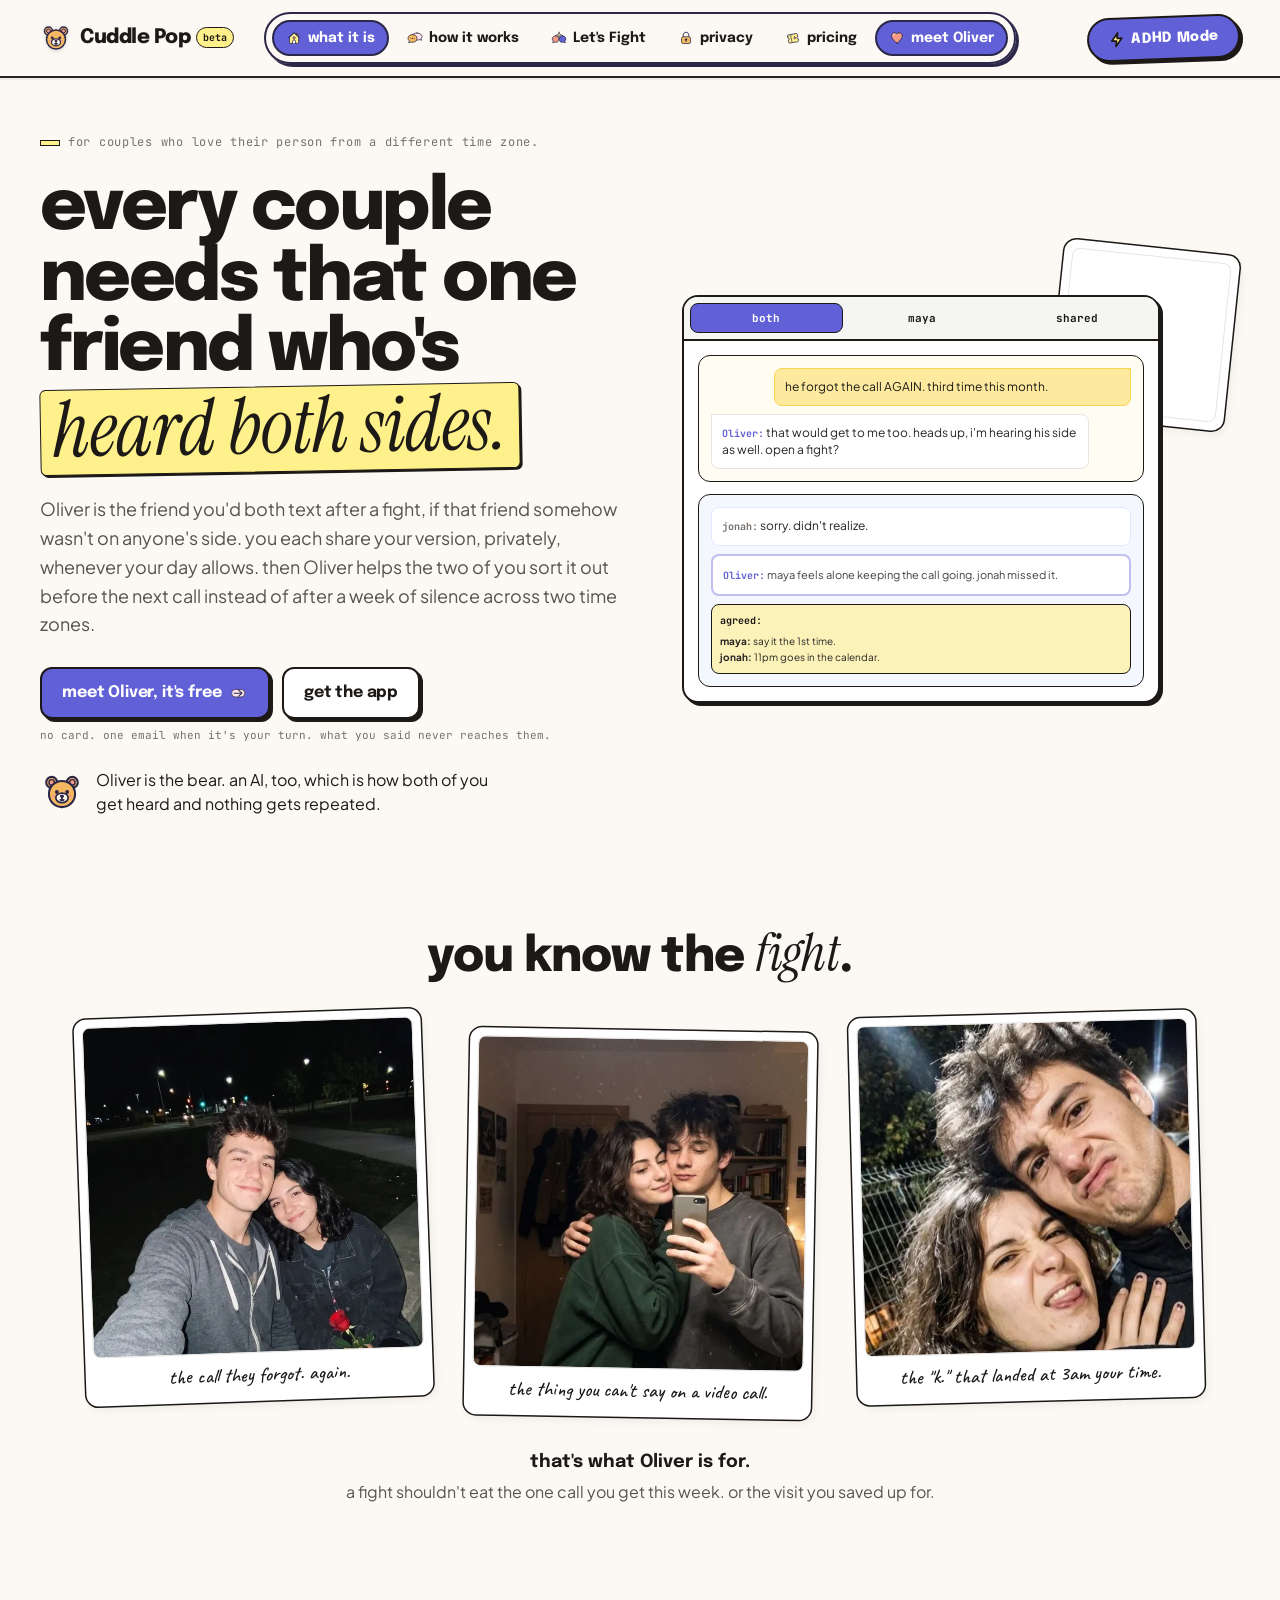
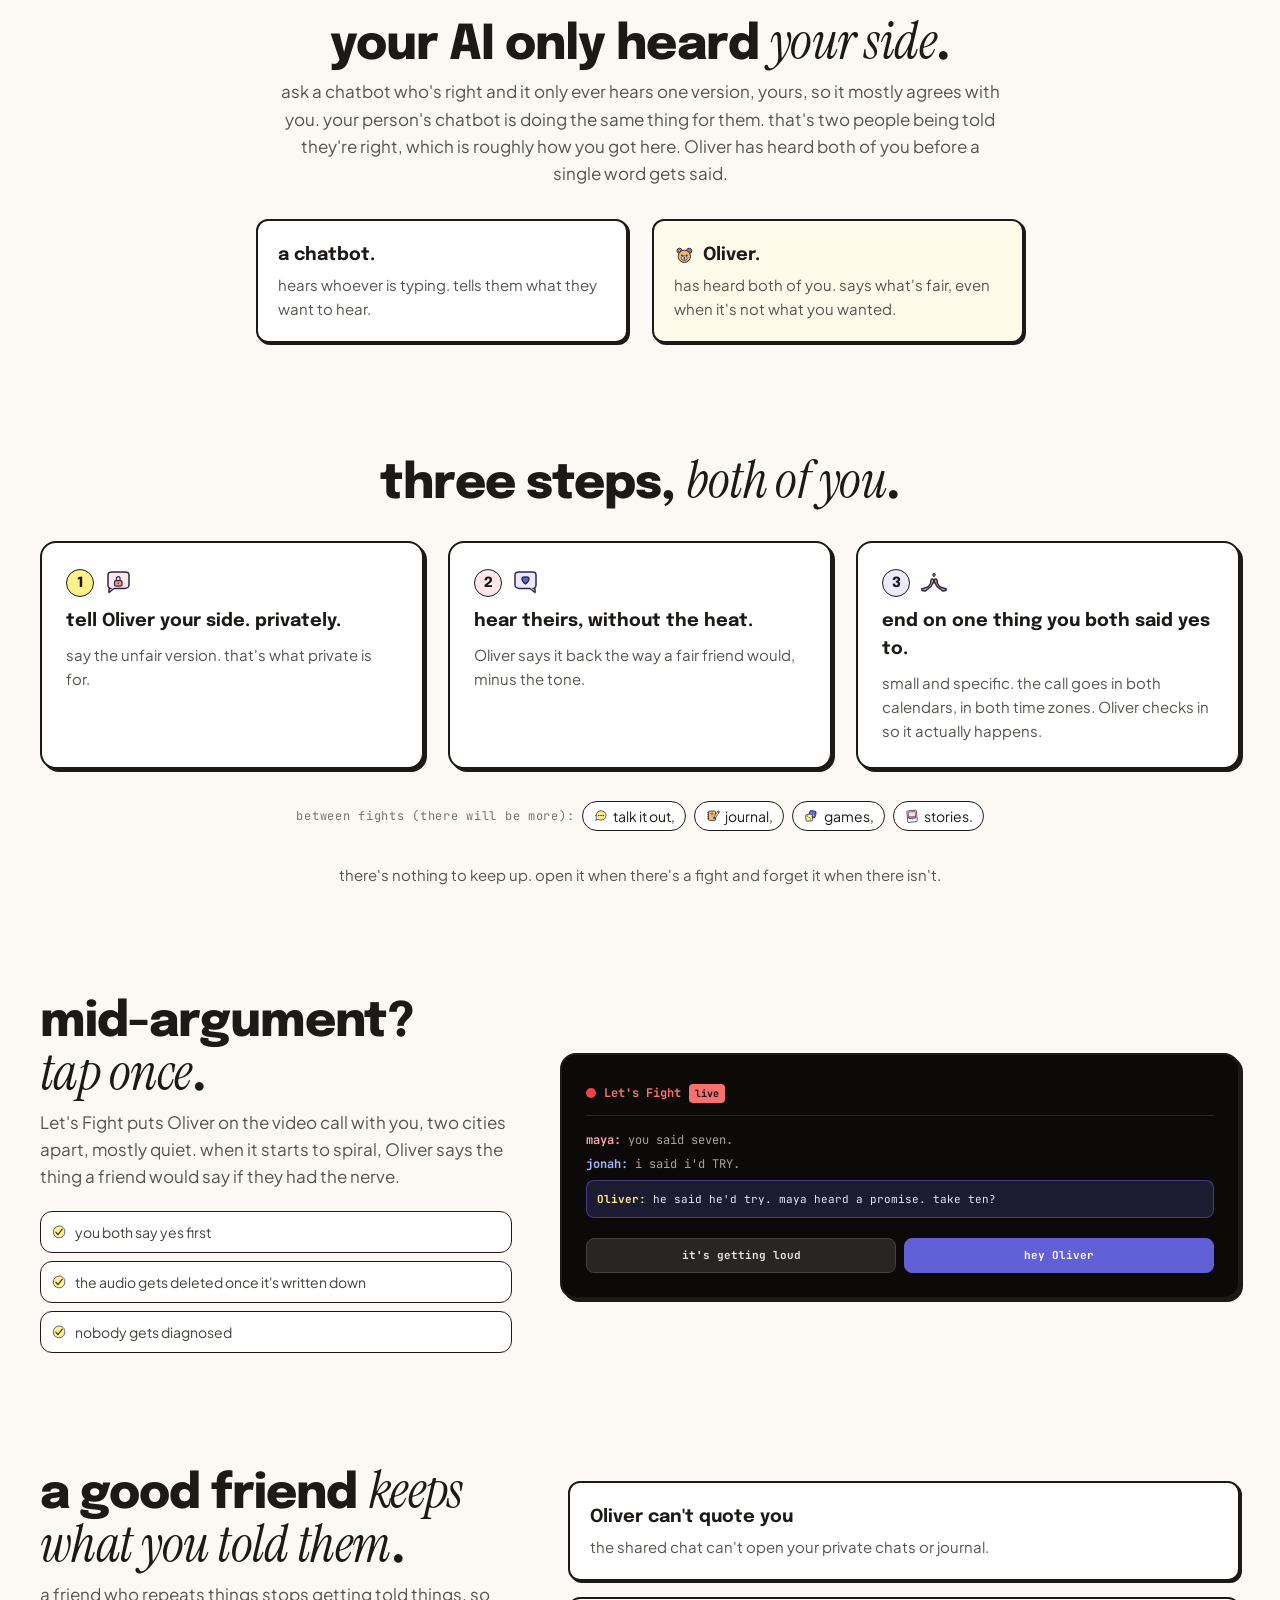
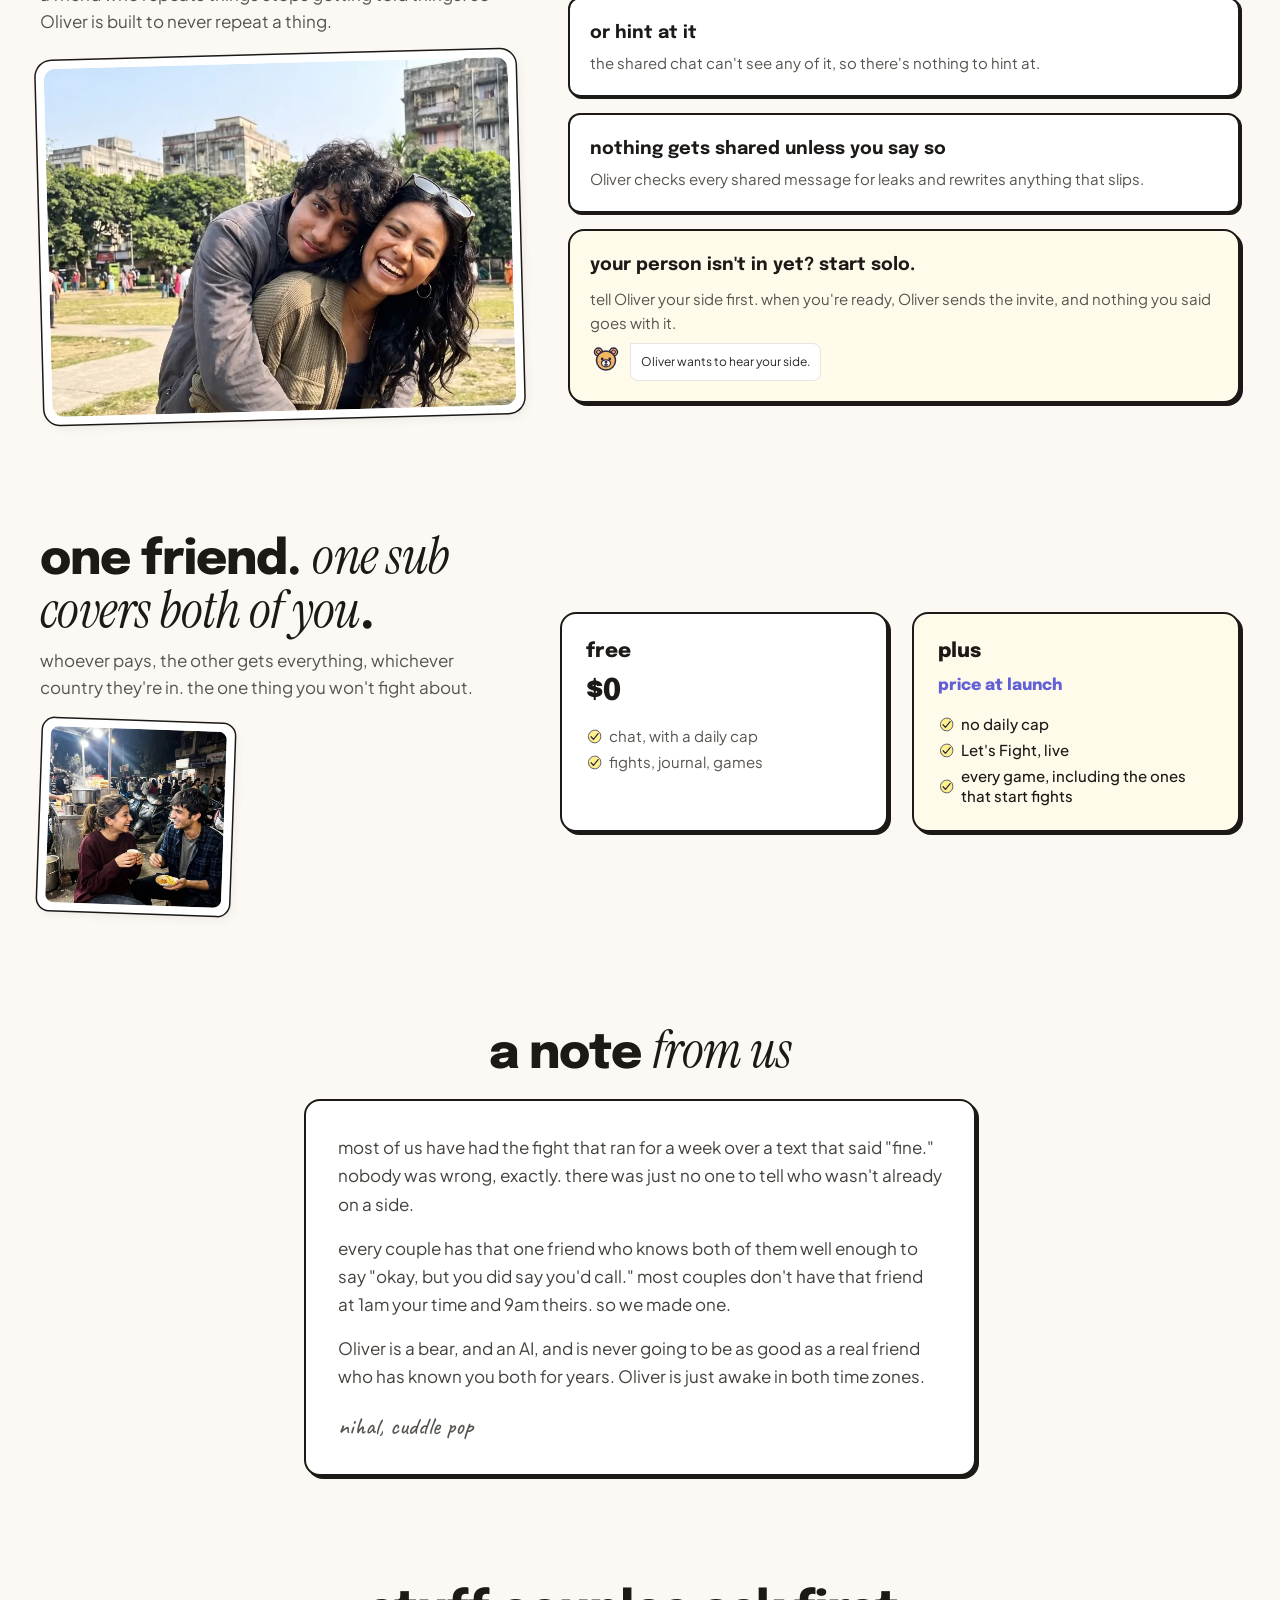
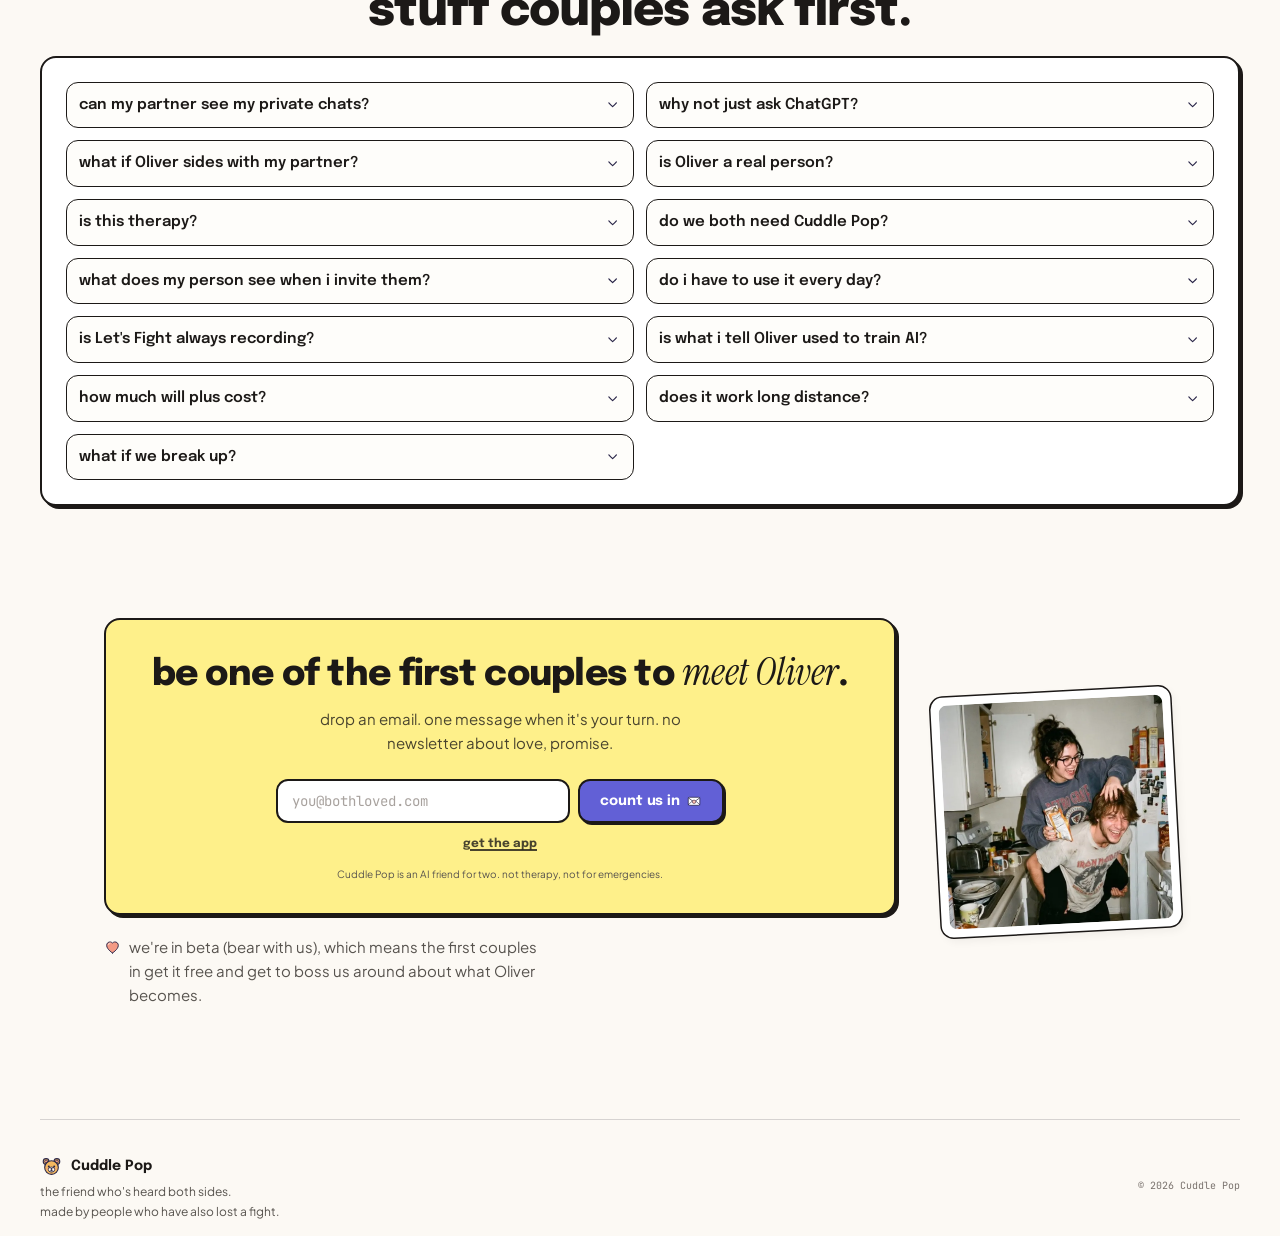
==== commit a5a0c038: "Update site" ====
--- a/index.html
+++ b/index.html
@@ -93,7 +93,7 @@
     @keyframes adhd-wiggle{0%,86%,100%{transform:rotate(-2deg)}89%{transform:rotate(3deg) scale(1.06)}92%{transform:rotate(-4deg) scale(1.06)}95%{transform:rotate(2deg)}}
     #adhd-tab{transform:rotate(-2deg);animation:adhd-wiggle 6s ease-in-out infinite}
     #adhd-tab:hover{animation-play-state:paused}
-    @media (prefers-reduced-motion:reduce){#adhd-tab,.wave-bar,.animate-ping{animation:none}html{scroll-behavior:auto}}
+    @media (prefers-reduced-motion:reduce){#adhd-tab,.wave-bar,.animate-ping{animation:none}html.scroll-smooth{scroll-behavior:auto}}
     .ic-lg{width:2rem;height:2rem}
     .ic-xl{width:2.75rem;height:2.75rem}
   </style>
@@ -324,7 +324,8 @@
       <div class="relative pt-10 md:pt-12 xl:pr-4">
         <div class="hidden sm:block absolute top-0 right-2 w-36 xl:w-44 polaroid-frame bg-white p-2 rounded-xl rotate-[6deg]">
           <div class="overflow-hidden rounded-lg aspect-square border border-stone-200">
-            <picture class="contents"><source type="image/webp" srcset="assets/rooftop.webp"><img src="assets/rooftop.jpg" alt="couple laughing cheek to cheek in a selfie on a city street at night" width="605" height="810" loading="eager" fetchpriority="high" class="w-full h-full object-cover"></picture>
+            <!-- Hidden under 640px: the 1x1 data: source there keeps phones from downloading the photo. -->
+            <picture class="contents"><source media="(min-width: 640px)" type="image/webp" srcset="assets/rooftop.webp"><source media="(min-width: 640px)" srcset="assets/rooftop.jpg"><source srcset="[data-uri]"><img src="assets/rooftop.jpg" alt="couple laughing cheek to cheek in a selfie on a city street at night" width="605" height="810" loading="eager" fetchpriority="high" class="w-full h-full object-cover"></picture>
           </div>
                   </div>
 
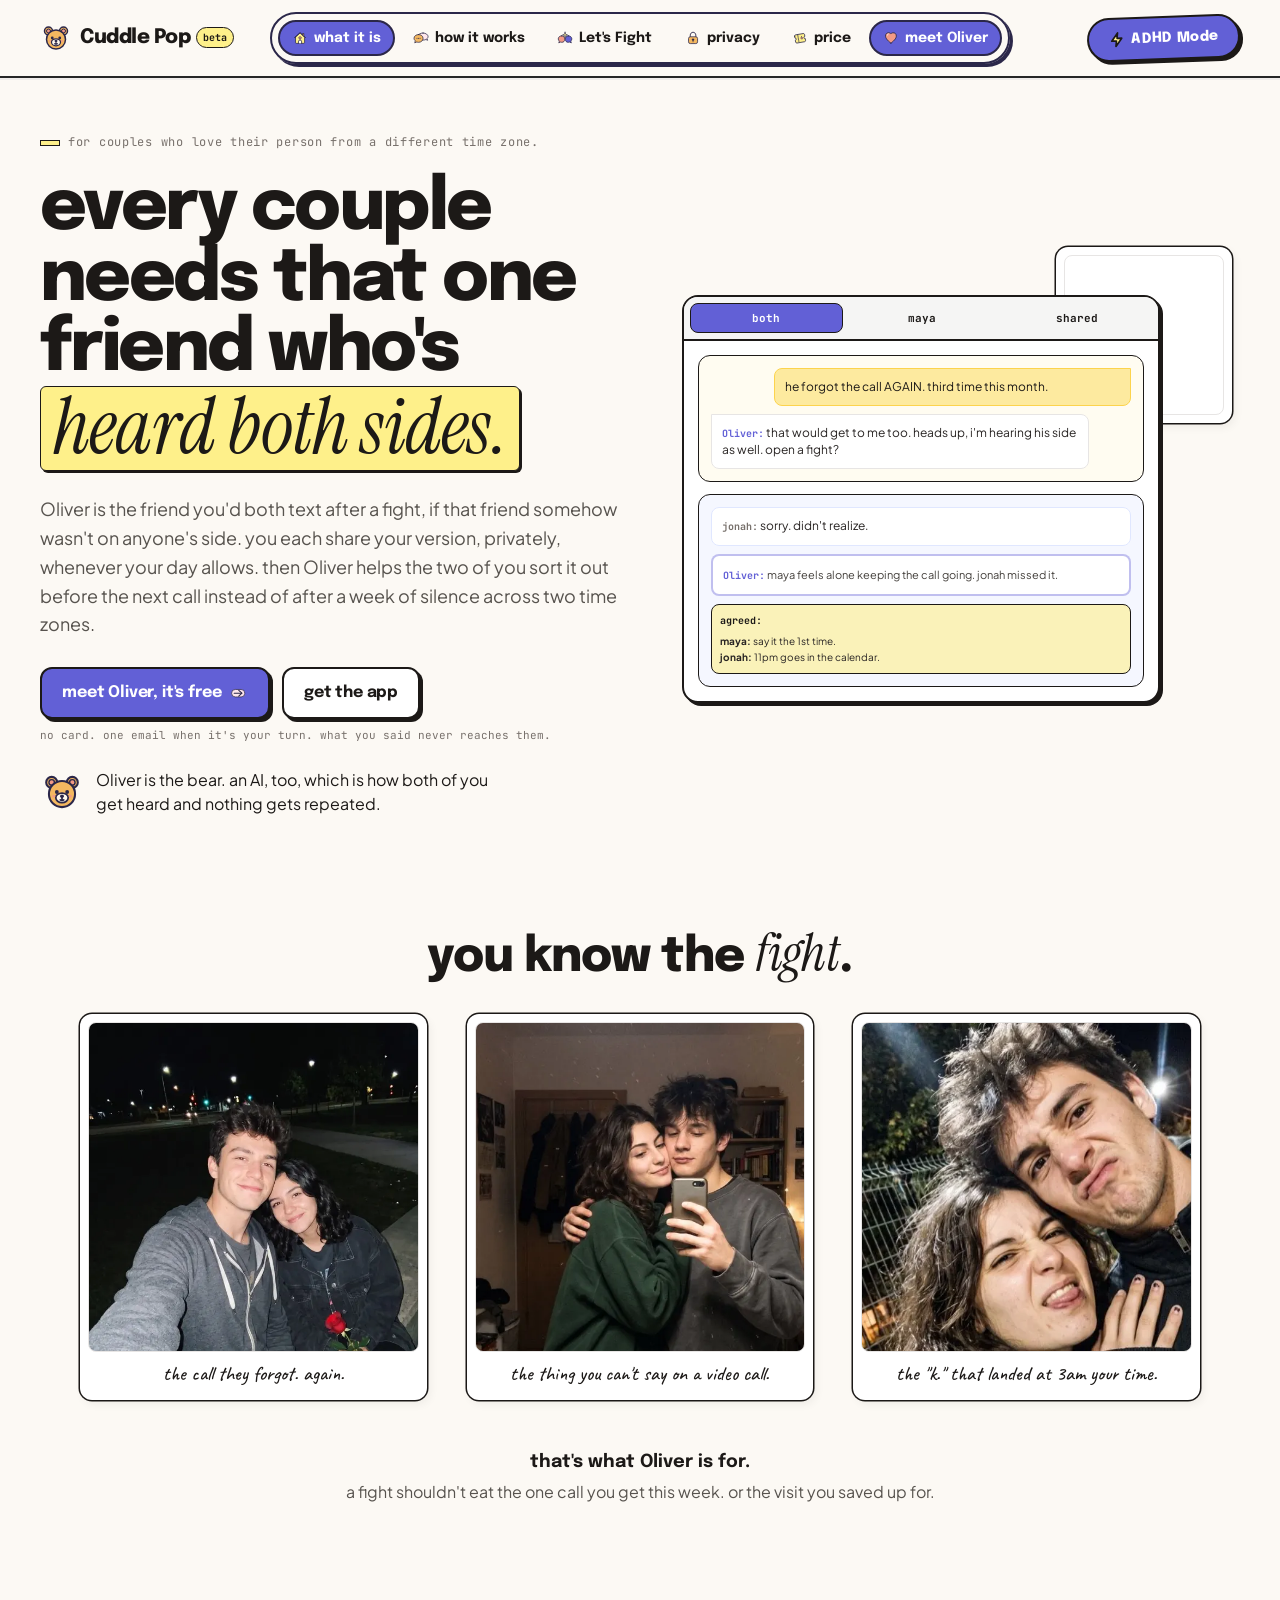
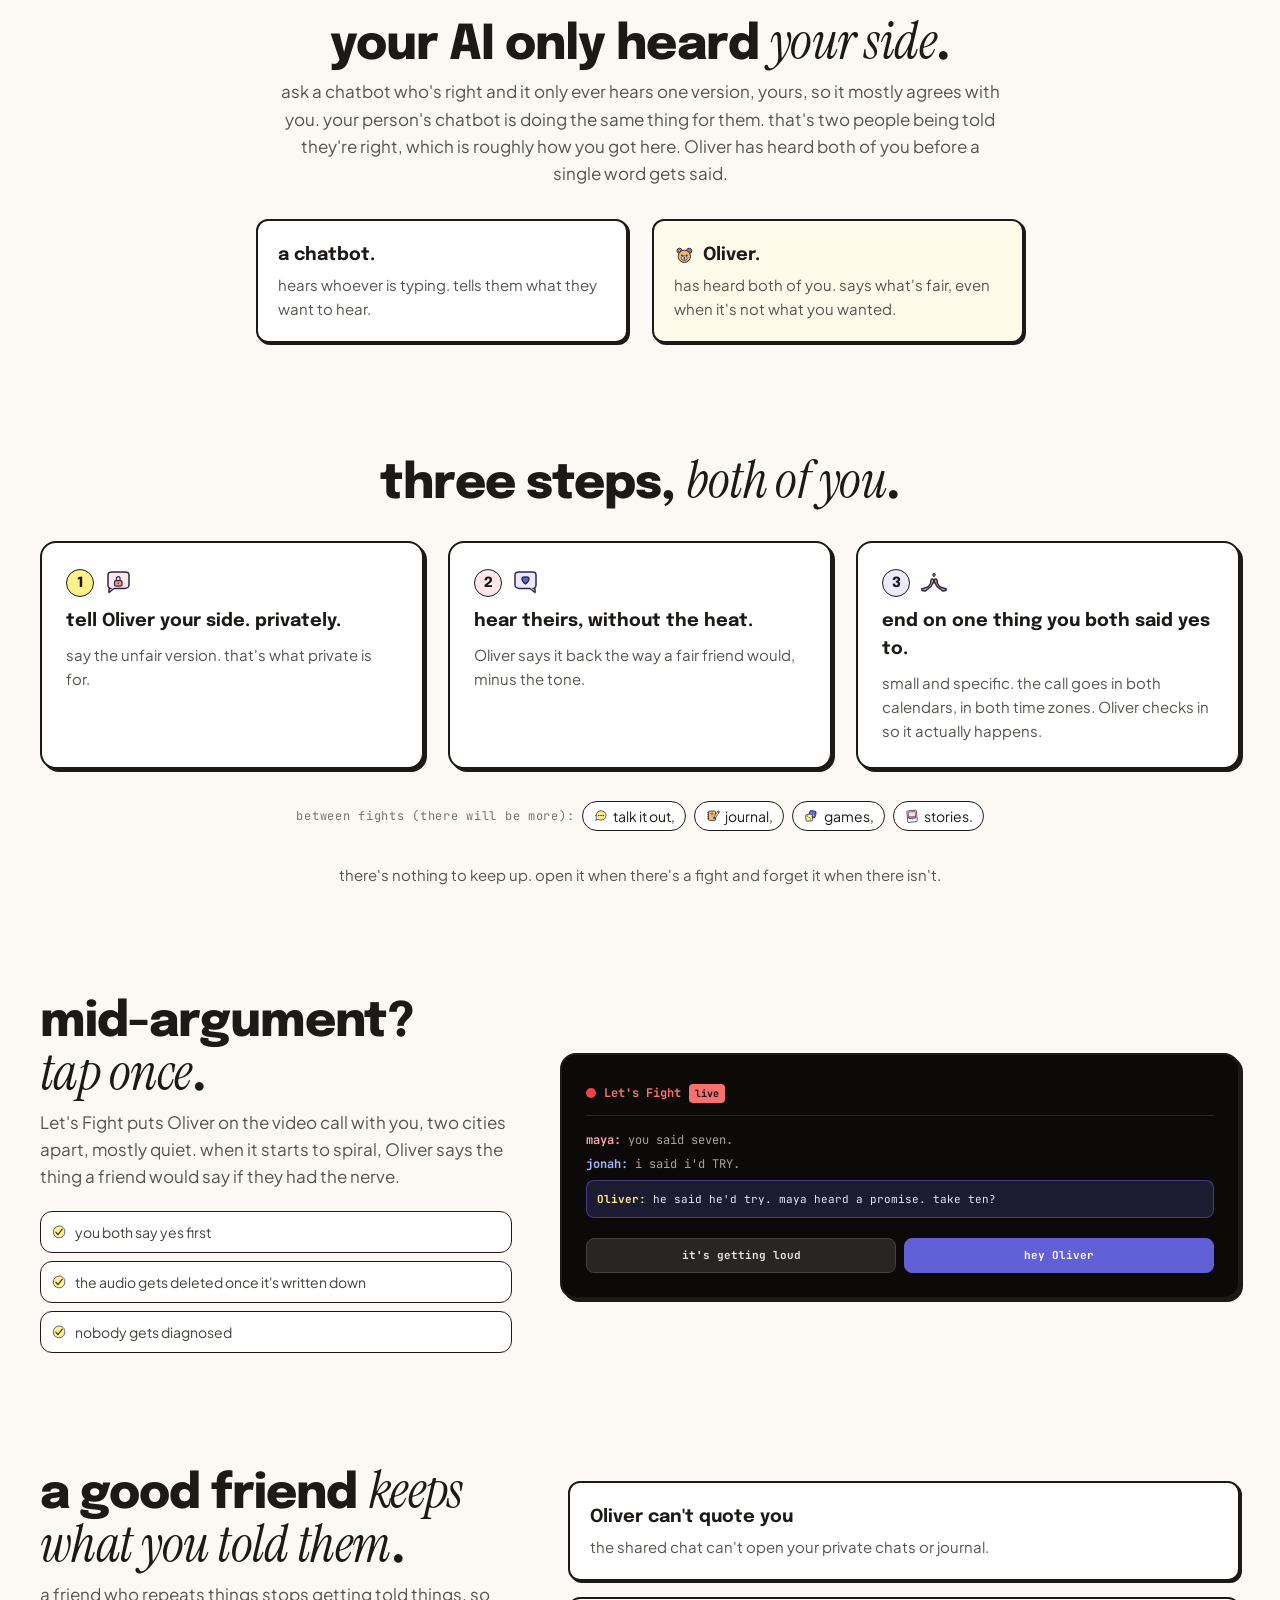
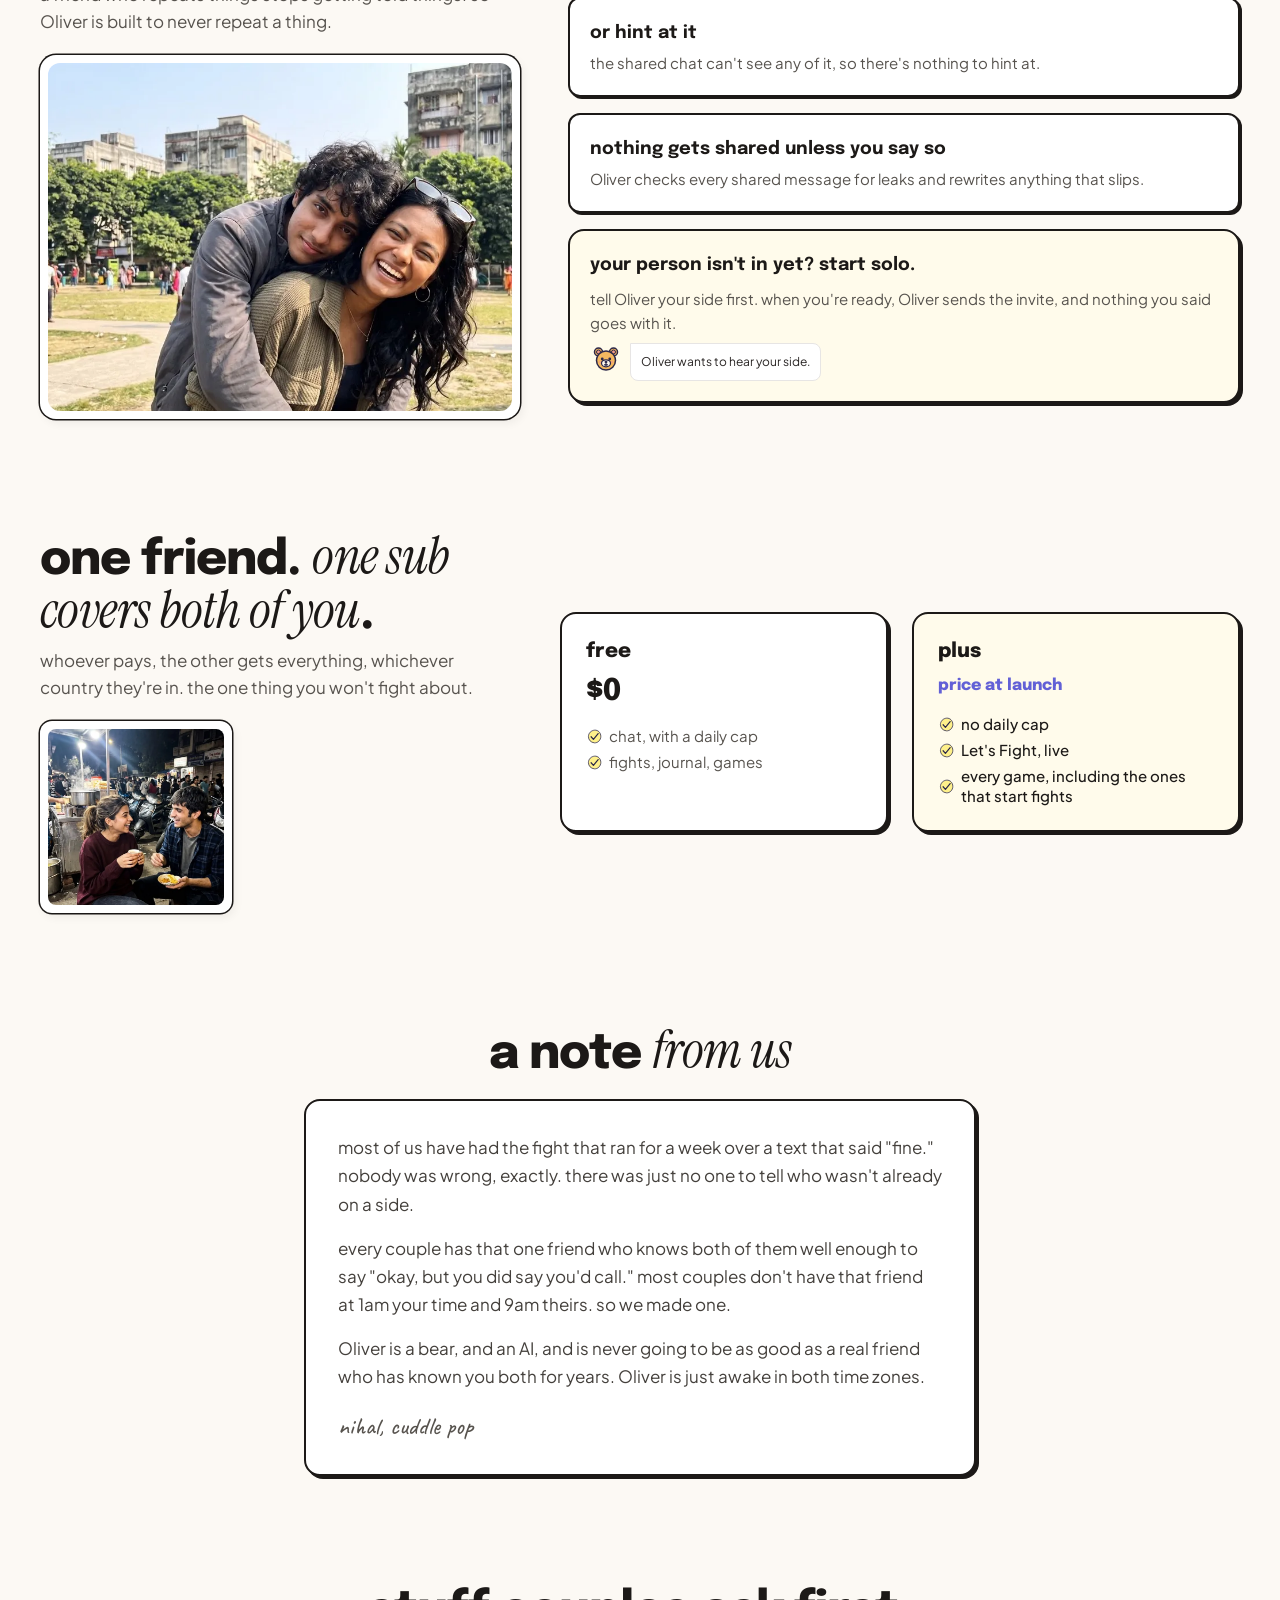
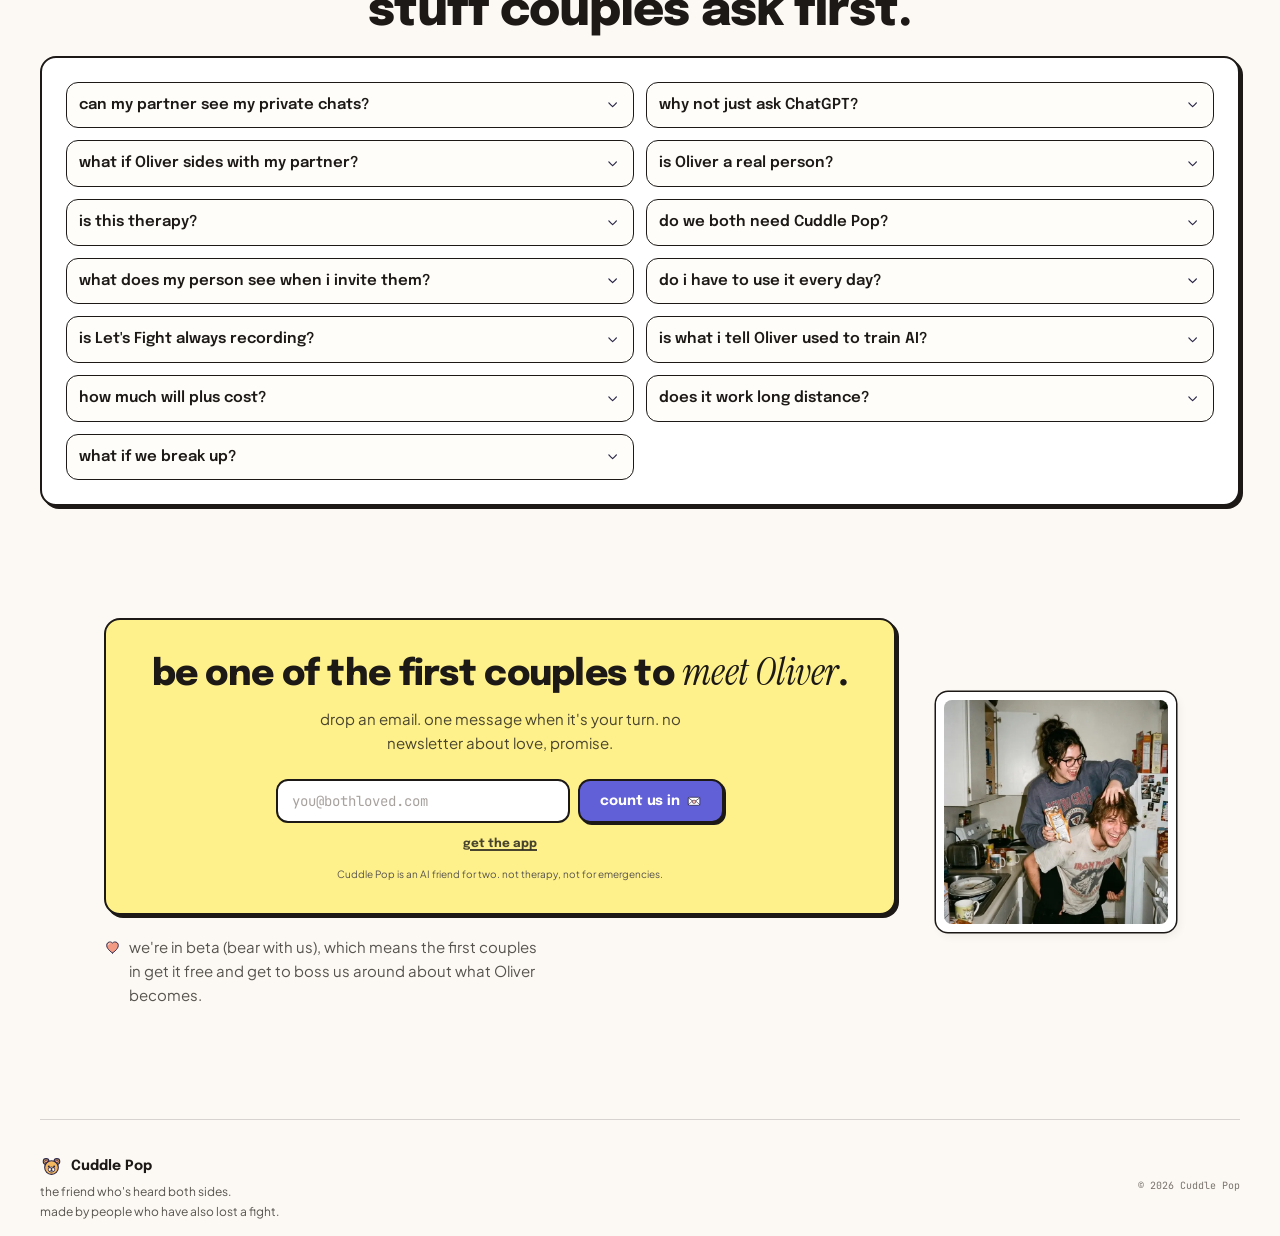
==== commit 728ed5ee: "Update site" ====
--- a/index.html
+++ b/index.html
@@ -33,7 +33,7 @@
   <link rel="preload" as="style" href="https://fonts.googleapis.com/css2?family=Epilogue:wght@600;700;800&amp;family=Plus+Jakarta+Sans:wght@400;500;700&amp;family=JetBrains+Mono:wght@500;600&amp;family=Instrument+Serif:ital@1&amp;family=Caveat:wght@500&amp;display=swap" onload="this.onload=null;this.rel='stylesheet'">
   <noscript><link rel="stylesheet" href="https://fonts.googleapis.com/css2?family=Epilogue:wght@600;700;800&amp;family=Plus+Jakarta+Sans:wght@400;500;700&amp;family=JetBrains+Mono:wght@500;600&amp;family=Instrument+Serif:ital@1&amp;family=Caveat:wght@500&amp;display=swap"></noscript>
 
-  <link rel="stylesheet" href="assets/site.css?v=0e5ed385d0">
+  <link rel="stylesheet" href="assets/site.css?v=946b703394">
 
   <style>
     /* Prevent iOS horizontal rubber banding, hide scrollbars */
@@ -282,7 +282,7 @@
       </a>
       <a href="#panel-pricing" data-section="panel-pricing" aria-label="price" class="tab-btn flex flex-col md:flex-row items-center gap-0.5 md:gap-1.5 whitespace-nowrap rounded-full border-2 border-transparent px-2 py-1 md:px-3 md:py-1.5 text-sm font-heading font-bold text-brand-dark transition-[transform,background-color] duration-150 ease-out will-change-transform [@media(hover:hover)]:hover:scale-[1.12] [@media(hover:hover)]:hover:bg-brand-butter">
         <svg class="ic" aria-hidden="true"><use href="#i-pricing"/></svg>
-        <span class="md:hidden text-[10px] leading-none">price</span><span class="sr-only md:not-sr-only">pricing</span>
+        <span class="md:hidden text-[10px] leading-none">price</span><span class="sr-only md:not-sr-only">price</span>
       </a>
       <a href="#early-access" onclick="scrollToEarlyAccess(event, 'nav')" aria-label="meet Oliver" class="flex flex-col md:flex-row items-center gap-0.5 md:gap-1.5 whitespace-nowrap rounded-full border-2 border-[#2B2749] bg-brand-primary text-white px-3 py-1.5 text-sm font-heading font-bold transition-[transform,background-color] duration-150 ease-out will-change-transform [@media(hover:hover)]:hover:scale-[1.12] [@media(hover:hover)]:hover:bg-brand-primaryHover">
         <svg class="ic" aria-hidden="true"><use href="#i-heart"/></svg>
--- a/assets/site.css
+++ b/assets/site.css
@@ -1 +1,5 @@
-*,:after,:before{--tw-border-spacing-x:0;--tw-border-spacing-y:0;--tw-translate-x:0;--tw-translate-y:0;--tw-rotate:0;--tw-skew-x:0;--tw-skew-y:0;--tw-scale-x:1;--tw-scale-y:1;--tw-pan-x: ;--tw-pan-y: ;--tw-pinch-zoom: ;--tw-scroll-snap-strictness:proximity;--tw-gradient-from-position: ;--tw-gradient-via-position: ;--tw-gradient-to-position: ;--tw-ordinal: ;--tw-slashed-zero: ;--tw-numeric-figure: ;--tw-numeric-spacing: ;--tw-numeric-fraction: ;--tw-ring-inset: ;--tw-ring-offset-width:0px;--tw-ring-offset-color:#fff;--tw-ring-color:rgba(59,130,246,.5);--tw-ring-offset-shadow:0 0 #0000;--tw-ring-shadow:0 0 #0000;--tw-shadow:0 0 #0000;--tw-shadow-colored:0 0 #0000;--tw-blur: ;--tw-brightness: ;--tw-contrast: ;--tw-grayscale: ;--tw-hue-rotate: ;--tw-invert: ;--tw-saturate: ;--tw-sepia: ;--tw-drop-shadow: ;--tw-backdrop-blur: ;--tw-backdrop-brightness: ;--tw-backdrop-contrast: ;--tw-backdrop-grayscale: ;--tw-backdrop-hue-rotate: ;--tw-backdrop-invert: ;--tw-backdrop-opacity: ;--tw-backdrop-saturate: ;--tw-backdrop-sepia: ;--tw-contain-size: ;--tw-contain-layout: ;--tw-contain-paint: ;--tw-contain-style: }::backdrop{--tw-border-spacing-x:0;--tw-border-spacing-y:0;--tw-translate-x:0;--tw-translate-y:0;--tw-rotate:0;--tw-skew-x:0;--tw-skew-y:0;--tw-scale-x:1;--tw-scale-y:1;--tw-pan-x: ;--tw-pan-y: ;--tw-pinch-zoom: ;--tw-scroll-snap-strictness:proximity;--tw-gradient-from-position: ;--tw-gradient-via-position: ;--tw-gradient-to-position: ;--tw-ordinal: ;--tw-slashed-zero: ;--tw-numeric-figure: ;--tw-numeric-spacing: ;--tw-numeric-fraction: ;--tw-ring-inset: ;--tw-ring-offset-width:0px;--tw-ring-offset-color:#fff;--tw-ring-color:rgba(59,130,246,.5);--tw-ring-offset-shadow:0 0 #0000;--tw-ring-shadow:0 0 #0000;--tw-shadow:0 0 #0000;--tw-shadow-colored:0 0 #0000;--tw-blur: ;--tw-brightness: ;--tw-contrast: ;--tw-grayscale: ;--tw-hue-rotate: ;--tw-invert: ;--tw-saturate: ;--tw-sepia: ;--tw-drop-shadow: ;--tw-backdrop-blur: ;--tw-backdrop-brightness: ;--tw-backdrop-contrast: ;--tw-backdrop-grayscale: ;--tw-backdrop-hue-rotate: ;--tw-backdrop-invert: ;--tw-backdrop-opacity: ;--tw-backdrop-saturate: ;--tw-backdrop-sepia: ;--tw-contain-size: ;--tw-contain-layout: ;--tw-contain-paint: ;--tw-contain-style: }/*! tailwindcss v3.4.19 | MIT License | https://tailwindcss.com*/*,:after,:before{box-sizing:border-box;border:0 solid #e5e7eb}:after,:before{--tw-content:""}:host,html{line-height:1.5;-webkit-text-size-adjust:100%;-moz-tab-size:4;-o-tab-size:4;tab-size:4;font-family:Plus Jakarta Sans,sans-serif;font-feature-settings:normal;font-variation-settings:normal;-webkit-tap-highlight-color:transparent}body{margin:0;line-height:inherit}hr{height:0;color:inherit;border-top-width:1px}abbr:where([title]){-webkit-text-decoration:underline dotted;text-decoration:underline dotted}h1,h2,h3,h4,h5,h6{font-size:inherit;font-weight:inherit}a{color:inherit;text-decoration:inherit}b,strong{font-weight:bolder}code,kbd,pre,samp{font-family:JetBrains Mono,monospace;font-feature-settings:normal;font-variation-settings:normal;font-size:1em}small{font-size:80%}sub,sup{font-size:75%;line-height:0;position:relative;vertical-align:baseline}sub{bottom:-.25em}sup{top:-.5em}table{text-indent:0;border-color:inherit;border-collapse:collapse}button,input,optgroup,select,textarea{font-family:inherit;font-feature-settings:inherit;font-variation-settings:inherit;font-size:100%;font-weight:inherit;line-height:inherit;letter-spacing:inherit;color:inherit;margin:0;padding:0}button,select{text-transform:none}button,input:where([type=button]),input:where([type=reset]),input:where([type=submit]){-webkit-appearance:button;background-color:transparent;background-image:none}:-moz-focusring{outline:auto}:-moz-ui-invalid{box-shadow:none}progress{vertical-align:baseline}::-webkit-inner-spin-button,::-webkit-outer-spin-button{height:auto}[type=search]{-webkit-appearance:textfield;outline-offset:-2px}::-webkit-search-decoration{-webkit-appearance:none}::-webkit-file-upload-button{-webkit-appearance:button;font:inherit}summary{display:list-item}blockquote,dd,dl,figure,h1,h2,h3,h4,h5,h6,hr,p,pre{margin:0}fieldset{margin:0}fieldset,legend{padding:0}menu,ol,ul{list-style:none;margin:0;padding:0}dialog{padding:0}textarea{resize:vertical}input::-moz-placeholder,textarea::-moz-placeholder{opacity:1;color:#9ca3af}input::placeholder,textarea::placeholder{opacity:1;color:#9ca3af}[role=button],button{cursor:pointer}:disabled{cursor:default}audio,canvas,embed,iframe,img,object,svg,video{display:block;vertical-align:middle}img,video{max-width:100%;height:auto}[hidden]:where(:not([hidden=until-found])){display:none}.sr-only{position:absolute;width:1px;height:1px;padding:0;margin:-1px;overflow:hidden;clip:rect(0,0,0,0);white-space:nowrap;border-width:0}.pointer-events-none{pointer-events:none}.pointer-events-auto{pointer-events:auto}.fixed{position:fixed}.absolute{position:absolute}.relative{position:relative}.sticky{position:sticky}.inset-0{inset:0}.inset-x-0{left:0;right:0}.-bottom-3{bottom:-.75rem}.-top-16{top:-4rem}.left-0{left:0}.left-1\/2{left:50%}.left-\[8\%\]{left:8%}.right-0{right:0}.right-2{right:.5rem}.right-3{right:.75rem}.right-\[8\%\]{right:8%}.top-0{top:0}.top-1\/2{top:50%}.top-2{top:.5rem}.top-3{top:.75rem}.-z-10{z-index:-10}.z-10{z-index:10}.z-20{z-index:20}.z-30{z-index:30}.z-50{z-index:50}.z-\[60\]{z-index:60}.mx-auto{margin-left:auto;margin-right:auto}.-mt-2{margin-top:-.5rem}.mb-10{margin-bottom:2.5rem}.mb-2{margin-bottom:.5rem}.mb-3{margin-bottom:.75rem}.mb-4{margin-bottom:1rem}.mb-6{margin-bottom:1.5rem}.mb-8{margin-bottom:2rem}.ml-2{margin-left:.5rem}.ml-auto{margin-left:auto}.mr-2{margin-right:.5rem}.mt-1{margin-top:.25rem}.mt-2{margin-top:.5rem}.mt-4{margin-top:1rem}.block{display:block}.inline-block{display:inline-block}.flex{display:flex}.inline-flex{display:inline-flex}.grid{display:grid}.contents{display:contents}.hidden{display:none}.aspect-\[4\/3\]{aspect-ratio:4/3}.aspect-square{aspect-ratio:1/1}.h-1{height:.25rem}.h-11{height:2.75rem}.h-12{height:3rem}.h-16{height:4rem}.h-2{height:.5rem}.h-2\.5{height:.625rem}.h-20{height:5rem}.h-24{height:6rem}.h-28{height:7rem}.h-4{height:1rem}.h-44{height:11rem}.h-7{height:1.75rem}.h-8{height:2rem}.h-9{height:2.25rem}.h-\[6px\]{height:6px}.h-full{height:100%}.min-h-\[200px\]{min-height:200px}.min-h-\[230px\]{min-height:230px}.min-h-\[60px\]{min-height:60px}.min-h-screen{min-height:100vh}.w-1{width:.25rem}.w-11{width:2.75rem}.w-12{width:3rem}.w-16{width:4rem}.w-2{width:.5rem}.w-2\.5{width:.625rem}.w-20{width:5rem}.w-28{width:7rem}.w-36{width:9rem}.w-4{width:1rem}.w-40{width:10rem}.w-44{width:11rem}.w-48{width:12rem}.w-5{width:1.25rem}.w-7{width:1.75rem}.w-72{width:18rem}.w-8{width:2rem}.w-9{width:2.25rem}.w-\[calc\(100\%-2rem\)\]{width:calc(100% - 2rem)}.w-full{width:100%}.min-w-0{min-width:0}.max-w-2xl{max-width:42rem}.max-w-4xl{max-width:56rem}.max-w-\[1200px\]{max-width:1200px}.max-w-\[60ch\]{max-width:60ch}.max-w-\[85\%\]{max-width:85%}.max-w-\[90\%\]{max-width:90%}.max-w-full{max-width:100%}.max-w-md{max-width:28rem}.max-w-sm{max-width:24rem}.max-w-xl{max-width:36rem}.max-w-xs{max-width:20rem}.flex-1{flex:1 1 0%}.shrink-0{flex-shrink:0}.rotate-180{--tw-rotate:180deg}.rotate-180,.rotate-\[-1\.5deg\]{transform:translate(var(--tw-translate-x),var(--tw-translate-y)) rotate(var(--tw-rotate)) skewX(var(--tw-skew-x)) skewY(var(--tw-skew-y)) scaleX(var(--tw-scale-x)) scaleY(var(--tw-scale-y))}.rotate-\[-1\.5deg\]{--tw-rotate:-1.5deg}.rotate-\[-1deg\]{--tw-rotate:-1deg}.rotate-\[-1deg\],.rotate-\[-3deg\]{transform:translate(var(--tw-translate-x),var(--tw-translate-y)) rotate(var(--tw-rotate)) skewX(var(--tw-skew-x)) skewY(var(--tw-skew-y)) scaleX(var(--tw-scale-x)) scaleY(var(--tw-scale-y))}.rotate-\[-3deg\]{--tw-rotate:-3deg}.rotate-\[1\.5deg\]{--tw-rotate:1.5deg}.rotate-\[1\.5deg\],.rotate-\[2deg\]{transform:translate(var(--tw-translate-x),var(--tw-translate-y)) rotate(var(--tw-rotate)) skewX(var(--tw-skew-x)) skewY(var(--tw-skew-y)) scaleX(var(--tw-scale-x)) scaleY(var(--tw-scale-y))}.rotate-\[2deg\]{--tw-rotate:2deg}.rotate-\[6deg\]{--tw-rotate:6deg}.rotate-\[6deg\],.transform{transform:translate(var(--tw-translate-x),var(--tw-translate-y)) rotate(var(--tw-rotate)) skewX(var(--tw-skew-x)) skewY(var(--tw-skew-y)) scaleX(var(--tw-scale-x)) scaleY(var(--tw-scale-y))}@keyframes ping{75%,to{transform:scale(2);opacity:0}}.animate-ping{animation:ping 1s cubic-bezier(0,0,.2,1) infinite}.grid-cols-1{grid-template-columns:repeat(1,minmax(0,1fr))}.grid-cols-2{grid-template-columns:repeat(2,minmax(0,1fr))}.flex-col{flex-direction:column}.flex-wrap{flex-wrap:wrap}.items-start{align-items:flex-start}.items-end{align-items:flex-end}.items-center{align-items:center}.justify-end{justify-content:flex-end}.justify-center{justify-content:center}.justify-between{justify-content:space-between}.gap-0\.5{gap:.125rem}.gap-1{gap:.25rem}.gap-1\.5{gap:.375rem}.gap-2{gap:.5rem}.gap-2\.5{gap:.625rem}.gap-3{gap:.75rem}.gap-4{gap:1rem}.gap-5{gap:1.25rem}.gap-6{gap:1.5rem}.gap-8{gap:2rem}.space-y-1>:not([hidden])~:not([hidden]){--tw-space-y-reverse:0;margin-top:calc(.25rem*(1 - var(--tw-space-y-reverse)));margin-bottom:calc(.25rem*var(--tw-space-y-reverse))}.space-y-1\.5>:not([hidden])~:not([hidden]){--tw-space-y-reverse:0;margin-top:calc(.375rem*(1 - var(--tw-space-y-reverse)));margin-bottom:calc(.375rem*var(--tw-space-y-reverse))}.space-y-2>:not([hidden])~:not([hidden]){--tw-space-y-reverse:0;margin-top:calc(.5rem*(1 - var(--tw-space-y-reverse)));margin-bottom:calc(.5rem*var(--tw-space-y-reverse))}.space-y-20>:not([hidden])~:not([hidden]){--tw-space-y-reverse:0;margin-top:calc(5rem*(1 - var(--tw-space-y-reverse)));margin-bottom:calc(5rem*var(--tw-space-y-reverse))}.space-y-3>:not([hidden])~:not([hidden]){--tw-space-y-reverse:0;margin-top:calc(.75rem*(1 - var(--tw-space-y-reverse)));margin-bottom:calc(.75rem*var(--tw-space-y-reverse))}.space-y-4>:not([hidden])~:not([hidden]){--tw-space-y-reverse:0;margin-top:calc(1rem*(1 - var(--tw-space-y-reverse)));margin-bottom:calc(1rem*var(--tw-space-y-reverse))}.space-y-5>:not([hidden])~:not([hidden]){--tw-space-y-reverse:0;margin-top:calc(1.25rem*(1 - var(--tw-space-y-reverse)));margin-bottom:calc(1.25rem*var(--tw-space-y-reverse))}.space-y-6>:not([hidden])~:not([hidden]){--tw-space-y-reverse:0;margin-top:calc(1.5rem*(1 - var(--tw-space-y-reverse)));margin-bottom:calc(1.5rem*var(--tw-space-y-reverse))}.space-y-8>:not([hidden])~:not([hidden]){--tw-space-y-reverse:0;margin-top:calc(2rem*(1 - var(--tw-space-y-reverse)));margin-bottom:calc(2rem*var(--tw-space-y-reverse))}.overflow-hidden{overflow:hidden}.scroll-smooth{scroll-behavior:smooth}.whitespace-nowrap{white-space:nowrap}.rounded{border-radius:.25rem}.rounded-2xl{border-radius:1rem}.rounded-3xl{border-radius:1.5rem}.rounded-\[1\.75rem\]{border-radius:1.75rem}.rounded-full{border-radius:9999px}.rounded-lg{border-radius:.5rem}.rounded-md{border-radius:.375rem}.rounded-xl{border-radius:.75rem}.rounded-bl-sm{border-bottom-left-radius:.125rem}.rounded-br-sm{border-bottom-right-radius:.125rem}.rounded-tl-none{border-top-left-radius:0}.rounded-tr-none{border-top-right-radius:0}.border{border-width:1px}.border-2{border-width:2px}.border-\[3px\]{border-width:3px}.border-b{border-bottom-width:1px}.border-b-2{border-bottom-width:2px}.border-t{border-top-width:1px}.border-t-2{border-top-width:2px}.border-dashed{border-style:dashed}.border-\[\#2B2749\]{--tw-border-opacity:1;border-color:rgb(43 39 73/var(--tw-border-opacity,1))}.border-amber-300{--tw-border-opacity:1;border-color:rgb(252 211 77/var(--tw-border-opacity,1))}.border-brand-border{--tw-border-opacity:1;border-color:rgb(38 38 38/var(--tw-border-opacity,1))}.border-brand-dark{--tw-border-opacity:1;border-color:rgb(28 25 23/var(--tw-border-opacity,1))}.border-brand-primary{--tw-border-opacity:1;border-color:rgb(98 96 214/var(--tw-border-opacity,1))}.border-brand-primary\/40{border-color:rgba(98,96,214,.4)}.border-brand-primary\/50{border-color:rgba(98,96,214,.5)}.border-emerald-600{--tw-border-opacity:1;border-color:rgb(5 150 105/var(--tw-border-opacity,1))}.border-indigo-100{--tw-border-opacity:1;border-color:rgb(224 231 255/var(--tw-border-opacity,1))}.border-ink{--tw-border-opacity:1;border-color:rgb(28 25 23/var(--tw-border-opacity,1))}.border-stone-200{--tw-border-opacity:1;border-color:rgb(231 229 228/var(--tw-border-opacity,1))}.border-stone-300{--tw-border-opacity:1;border-color:rgb(214 211 209/var(--tw-border-opacity,1))}.border-stone-700{--tw-border-opacity:1;border-color:rgb(68 64 60/var(--tw-border-opacity,1))}.border-stone-800{--tw-border-opacity:1;border-color:rgb(41 37 36/var(--tw-border-opacity,1))}.border-transparent{border-color:transparent}.bg-amber-200\/80{background-color:hsla(48,97%,77%,.8)}.bg-amber-400{--tw-bg-opacity:1;background-color:rgb(251 191 36/var(--tw-bg-opacity,1))}.bg-amber-50\/70{background-color:rgba(255,251,235,.7)}.bg-brand-butter{--tw-bg-opacity:1;background-color:rgb(255 251 235/var(--tw-bg-opacity,1))}.bg-brand-cream{--tw-bg-opacity:1;background-color:rgb(252 249 244/var(--tw-bg-opacity,1))}.bg-brand-cream\/40{background-color:hsla(38,57%,97%,.4)}.bg-brand-cream\/\[0\.92\]{background-color:hsla(38,57%,97%,.92)}.bg-brand-dark\/40{background-color:rgba(28,25,23,.4)}.bg-brand-lavender{--tw-bg-opacity:1;background-color:rgb(237 233 254/var(--tw-bg-opacity,1))}.bg-brand-lemon{--tw-bg-opacity:1;background-color:rgb(254 240 138/var(--tw-bg-opacity,1))}.bg-brand-lemon\/60{background-color:hsla(53,98%,77%,.6)}.bg-brand-peach{--tw-bg-opacity:1;background-color:rgb(255 231 236/var(--tw-bg-opacity,1))}.bg-brand-primary{--tw-bg-opacity:1;background-color:rgb(98 96 214/var(--tw-bg-opacity,1))}.bg-brand-primary\/20{background-color:rgba(98,96,214,.2)}.bg-brand-rose{--tw-bg-opacity:1;background-color:rgb(253 164 175/var(--tw-bg-opacity,1))}.bg-canvas{--tw-bg-opacity:1;background-color:rgb(252 249 244/var(--tw-bg-opacity,1))}.bg-canvas\/90{background-color:hsla(38,57%,97%,.9)}.bg-emerald-100{--tw-bg-opacity:1;background-color:rgb(209 250 229/var(--tw-bg-opacity,1))}.bg-indigo-50\/60{background-color:rgba(238,242,255,.6)}.bg-indigo-500{--tw-bg-opacity:1;background-color:rgb(99 102 241/var(--tw-bg-opacity,1))}.bg-ink{--tw-bg-opacity:1;background-color:rgb(28 25 23/var(--tw-bg-opacity,1))}.bg-ink\/40{background-color:rgba(28,25,23,.4)}.bg-lavender{--tw-bg-opacity:1;background-color:rgb(237 233 254/var(--tw-bg-opacity,1))}.bg-lemon{--tw-bg-opacity:1;background-color:rgb(254 240 138/var(--tw-bg-opacity,1))}.bg-peach{--tw-bg-opacity:1;background-color:rgb(255 231 236/var(--tw-bg-opacity,1))}.bg-red-400{--tw-bg-opacity:1;background-color:rgb(248 113 113/var(--tw-bg-opacity,1))}.bg-red-500{--tw-bg-opacity:1;background-color:rgb(239 68 68/var(--tw-bg-opacity,1))}.bg-stone-100{--tw-bg-opacity:1;background-color:rgb(245 245 244/var(--tw-bg-opacity,1))}.bg-stone-800{--tw-bg-opacity:1;background-color:rgb(41 37 36/var(--tw-bg-opacity,1))}.bg-stone-900{--tw-bg-opacity:1;background-color:rgb(28 25 23/var(--tw-bg-opacity,1))}.bg-stone-950{--tw-bg-opacity:1;background-color:rgb(12 10 9/var(--tw-bg-opacity,1))}.bg-violet{--tw-bg-opacity:1;background-color:rgb(98 96 214/var(--tw-bg-opacity,1))}.bg-white{--tw-bg-opacity:1;background-color:rgb(255 255 255/var(--tw-bg-opacity,1))}.object-cover{-o-object-fit:cover;object-fit:cover}.p-1{padding:.25rem}.p-1\.5{padding:.375rem}.p-2{padding:.5rem}.p-2\.5{padding:.625rem}.p-3{padding:.75rem}.p-3\.5{padding:.875rem}.p-4{padding:1rem}.p-5{padding:1.25rem}.p-6{padding:1.5rem}.px-1\.5{padding-left:.375rem;padding-right:.375rem}.px-2{padding-left:.5rem;padding-right:.5rem}.px-2\.5{padding-left:.625rem;padding-right:.625rem}.px-3{padding-left:.75rem;padding-right:.75rem}.px-3\.5{padding-left:.875rem;padding-right:.875rem}.px-4{padding-left:1rem;padding-right:1rem}.px-5{padding-left:1.25rem;padding-right:1.25rem}.px-6{padding-left:1.5rem;padding-right:1.5rem}.py-0\.5{padding-top:.125rem;padding-bottom:.125rem}.py-1{padding-top:.25rem;padding-bottom:.25rem}.py-1\.5{padding-top:.375rem;padding-bottom:.375rem}.py-10{padding-top:2.5rem;padding-bottom:2.5rem}.py-14{padding-top:3.5rem;padding-bottom:3.5rem}.py-2{padding-top:.5rem;padding-bottom:.5rem}.py-2\.5{padding-top:.625rem;padding-bottom:.625rem}.py-3{padding-top:.75rem;padding-bottom:.75rem}.py-3\.5{padding-top:.875rem;padding-bottom:.875rem}.pb-16{padding-bottom:4rem}.pb-2{padding-bottom:.5rem}.pb-24{padding-bottom:6rem}.pb-3\.5{padding-bottom:.875rem}.pb-4{padding-bottom:1rem}.pr-10{padding-right:2.5rem}.pt-0{padding-top:0}.pt-1{padding-top:.25rem}.pt-10{padding-top:2.5rem}.pt-2{padding-top:.5rem}.pt-6{padding-top:1.5rem}.pt-8{padding-top:2rem}.text-left{text-align:left}.text-center{text-align:center}.align-middle{vertical-align:middle}.font-accent{font-family:"Instrument Serif",Georgia,serif}.font-hand{font-family:Caveat,cursive}.font-heading{font-family:Epilogue,sans-serif}.font-mono{font-family:JetBrains Mono,monospace}.text-2xl{font-size:1.5rem;line-height:2rem}.text-3xl{font-size:1.875rem;line-height:2.25rem}.text-4xl{font-size:2.25rem;line-height:2.5rem}.text-\[1\.08em\]{font-size:1.08em}.text-\[10px\]{font-size:10px}.text-\[11px\]{font-size:11px}.text-\[15px\]{font-size:15px}.text-\[17px\]{font-size:17px}.text-\[2\.6rem\]{font-size:2.6rem}.text-base{font-size:1rem;line-height:1.5rem}.text-lg{font-size:1.125rem;line-height:1.75rem}.text-sm{font-size:.875rem;line-height:1.25rem}.text-xl{font-size:1.25rem;line-height:1.75rem}.text-xs{font-size:.75rem;line-height:1rem}.font-black{font-weight:900}.font-bold{font-weight:700}.font-extrabold{font-weight:800}.font-medium{font-weight:500}.font-normal{font-weight:400}.font-semibold{font-weight:600}.italic{font-style:italic}.leading-\[1\.04\]{line-height:1.04}.leading-\[1\.05\]{line-height:1.05}.leading-\[1\.08\]{line-height:1.08}.leading-\[1\.65\]{line-height:1.65}.leading-\[1\.6\]{line-height:1.6}.leading-none{line-height:1}.leading-relaxed{line-height:1.625}.leading-snug{line-height:1.375}.leading-tight{line-height:1.25}.tracking-\[-0\.01em\]{letter-spacing:-.01em}.tracking-\[-0\.02em\]{letter-spacing:-.02em}.tracking-\[-0\.035em\]{letter-spacing:-.035em}.tracking-\[0\.06em\]{letter-spacing:.06em}.tracking-tight{letter-spacing:-.025em}.tracking-wide{letter-spacing:.025em}.tracking-wider{letter-spacing:.05em}.text-brand-dark{--tw-text-opacity:1;color:rgb(28 25 23/var(--tw-text-opacity,1))}.text-brand-dark\/80{color:rgba(28,25,23,.8)}.text-brand-lemon{--tw-text-opacity:1;color:rgb(254 240 138/var(--tw-text-opacity,1))}.text-brand-primary{--tw-text-opacity:1;color:rgb(98 96 214/var(--tw-text-opacity,1))}.text-brand-rose{--tw-text-opacity:1;color:rgb(253 164 175/var(--tw-text-opacity,1))}.text-emerald-800{--tw-text-opacity:1;color:rgb(6 95 70/var(--tw-text-opacity,1))}.text-indigo-100{--tw-text-opacity:1;color:rgb(224 231 255/var(--tw-text-opacity,1))}.text-indigo-300{--tw-text-opacity:1;color:rgb(165 180 252/var(--tw-text-opacity,1))}.text-ink{--tw-text-opacity:1;color:rgb(28 25 23/var(--tw-text-opacity,1))}.text-ink\/60{color:rgba(28,25,23,.6)}.text-ink\/70{color:rgba(28,25,23,.7)}.text-ink\/80{color:rgba(28,25,23,.8)}.text-red-400{--tw-text-opacity:1;color:rgb(248 113 113/var(--tw-text-opacity,1))}.text-stone-200{--tw-text-opacity:1;color:rgb(231 229 228/var(--tw-text-opacity,1))}.text-stone-400{--tw-text-opacity:1;color:rgb(168 162 158/var(--tw-text-opacity,1))}.text-stone-500{--tw-text-opacity:1;color:rgb(120 113 108/var(--tw-text-opacity,1))}.text-stone-600{--tw-text-opacity:1;color:rgb(87 83 78/var(--tw-text-opacity,1))}.text-stone-700{--tw-text-opacity:1;color:rgb(68 64 60/var(--tw-text-opacity,1))}.text-stone-800{--tw-text-opacity:1;color:rgb(41 37 36/var(--tw-text-opacity,1))}.text-stone-900{--tw-text-opacity:1;color:rgb(28 25 23/var(--tw-text-opacity,1))}.text-stone-950{--tw-text-opacity:1;color:rgb(12 10 9/var(--tw-text-opacity,1))}.text-white{--tw-text-opacity:1;color:rgb(255 255 255/var(--tw-text-opacity,1))}.underline{text-decoration-line:underline}.decoration-2{text-decoration-thickness:2px}.underline-offset-2{text-underline-offset:2px}.antialiased{-webkit-font-smoothing:antialiased;-moz-osx-font-smoothing:grayscale}.shadow-\[0_2px_0_rgba\(43\2c 39\2c 73\2c 0\.06\)\]{--tw-shadow:0 2px 0 rgba(43,39,73,.06);--tw-shadow-colored:0 2px 0 var(--tw-shadow-color);box-shadow:var(--tw-ring-offset-shadow,0 0 #0000),var(--tw-ring-shadow,0 0 #0000),var(--tw-shadow)}.shadow-\[3px_3px_0px_\#2B2749\]{--tw-shadow:3px 3px 0px #2b2749;--tw-shadow-colored:3px 3px 0px var(--tw-shadow-color)}.shadow-\[3px_3px_0px_\#2B2749\],.shadow-pop{box-shadow:var(--tw-ring-offset-shadow,0 0 #0000),var(--tw-ring-shadow,0 0 #0000),var(--tw-shadow)}.shadow-pop{--tw-shadow:3px 3px 0px #1c1917;--tw-shadow-colored:3px 3px 0px var(--tw-shadow-color)}.shadow-pop-lg{--tw-shadow:5px 5px 0px #1c1917;--tw-shadow-colored:5px 5px 0px var(--tw-shadow-color)}.shadow-pop-lg,.shadow-pop-sm{box-shadow:var(--tw-ring-offset-shadow,0 0 #0000),var(--tw-ring-shadow,0 0 #0000),var(--tw-shadow)}.shadow-pop-sm{--tw-shadow:2px 2px 0px #1c1917;--tw-shadow-colored:2px 2px 0px var(--tw-shadow-color)}.ring{--tw-ring-offset-shadow:var(--tw-ring-inset) 0 0 0 var(--tw-ring-offset-width) var(--tw-ring-offset-color);--tw-ring-shadow:var(--tw-ring-inset) 0 0 0 calc(3px + var(--tw-ring-offset-width)) var(--tw-ring-color)}.ring,.ring-2{box-shadow:var(--tw-ring-offset-shadow),var(--tw-ring-shadow),var(--tw-shadow,0 0 #0000)}.ring-2{--tw-ring-offset-shadow:var(--tw-ring-inset) 0 0 0 var(--tw-ring-offset-width) var(--tw-ring-offset-color);--tw-ring-shadow:var(--tw-ring-inset) 0 0 0 calc(2px + var(--tw-ring-offset-width)) var(--tw-ring-color)}.ring-4{--tw-ring-offset-shadow:var(--tw-ring-inset) 0 0 0 var(--tw-ring-offset-width) var(--tw-ring-offset-color);--tw-ring-shadow:var(--tw-ring-inset) 0 0 0 calc(4px + var(--tw-ring-offset-width)) var(--tw-ring-color);box-shadow:var(--tw-ring-offset-shadow),var(--tw-ring-shadow),var(--tw-shadow,0 0 #0000)}.ring-brand-primary{--tw-ring-opacity:1;--tw-ring-color:rgb(98 96 214/var(--tw-ring-opacity,1))}.ring-violet\/40{--tw-ring-color:rgba(98,96,214,.4)}.blur{--tw-blur:blur(8px)}.blur,.drop-shadow{filter:var(--tw-blur) var(--tw-brightness) var(--tw-contrast) var(--tw-grayscale) var(--tw-hue-rotate) var(--tw-invert) var(--tw-saturate) var(--tw-sepia) var(--tw-drop-shadow)}.drop-shadow{--tw-drop-shadow:drop-shadow(0 1px 2px rgba(0,0,0,.1)) drop-shadow(0 1px 1px rgba(0,0,0,.06))}.filter{filter:var(--tw-blur) var(--tw-brightness) var(--tw-contrast) var(--tw-grayscale) var(--tw-hue-rotate) var(--tw-invert) var(--tw-saturate) var(--tw-sepia) var(--tw-drop-shadow)}.backdrop-blur-md{--tw-backdrop-blur:blur(12px)}.backdrop-blur-md,.backdrop-filter{-webkit-backdrop-filter:var(--tw-backdrop-blur) var(--tw-backdrop-brightness) var(--tw-backdrop-contrast) var(--tw-backdrop-grayscale) var(--tw-backdrop-hue-rotate) var(--tw-backdrop-invert) var(--tw-backdrop-opacity) var(--tw-backdrop-saturate) var(--tw-backdrop-sepia);backdrop-filter:var(--tw-backdrop-blur) var(--tw-backdrop-brightness) var(--tw-backdrop-contrast) var(--tw-backdrop-grayscale) var(--tw-backdrop-hue-rotate) var(--tw-backdrop-invert) var(--tw-backdrop-opacity) var(--tw-backdrop-saturate) var(--tw-backdrop-sepia)}.transition{transition-property:color,background-color,border-color,text-decoration-color,fill,stroke,opacity,box-shadow,transform,filter,-webkit-backdrop-filter;transition-property:color,background-color,border-color,text-decoration-color,fill,stroke,opacity,box-shadow,transform,filter,backdrop-filter;transition-property:color,background-color,border-color,text-decoration-color,fill,stroke,opacity,box-shadow,transform,filter,backdrop-filter,-webkit-backdrop-filter;transition-timing-function:cubic-bezier(.4,0,.2,1);transition-duration:.15s}.transition-\[transform\2c background-color\]{transition-property:transform,background-color;transition-timing-function:cubic-bezier(.4,0,.2,1);transition-duration:.15s}.transition-all{transition-property:all;transition-timing-function:cubic-bezier(.4,0,.2,1);transition-duration:.15s}.transition-colors{transition-property:color,background-color,border-color,text-decoration-color,fill,stroke;transition-timing-function:cubic-bezier(.4,0,.2,1);transition-duration:.15s}.transition-transform{transition-property:transform;transition-timing-function:cubic-bezier(.4,0,.2,1)}.duration-150,.transition-transform{transition-duration:.15s}.ease-in-out{transition-timing-function:cubic-bezier(.4,0,.2,1)}.ease-out{transition-timing-function:cubic-bezier(0,0,.2,1)}.will-change-transform{will-change:transform}.selection\:bg-brand-rose ::-moz-selection{--tw-bg-opacity:1;background-color:rgb(253 164 175/var(--tw-bg-opacity,1))}.selection\:bg-brand-rose ::selection{--tw-bg-opacity:1;background-color:rgb(253 164 175/var(--tw-bg-opacity,1))}.selection\:bg-lemon ::-moz-selection{--tw-bg-opacity:1;background-color:rgb(254 240 138/var(--tw-bg-opacity,1))}.selection\:bg-lemon ::selection{--tw-bg-opacity:1;background-color:rgb(254 240 138/var(--tw-bg-opacity,1))}.selection\:text-brand-dark ::-moz-selection{--tw-text-opacity:1;color:rgb(28 25 23/var(--tw-text-opacity,1))}.selection\:text-brand-dark ::selection{--tw-text-opacity:1;color:rgb(28 25 23/var(--tw-text-opacity,1))}.selection\:text-ink ::-moz-selection{--tw-text-opacity:1;color:rgb(28 25 23/var(--tw-text-opacity,1))}.selection\:text-ink ::selection{--tw-text-opacity:1;color:rgb(28 25 23/var(--tw-text-opacity,1))}.selection\:bg-brand-rose::-moz-selection{--tw-bg-opacity:1;background-color:rgb(253 164 175/var(--tw-bg-opacity,1))}.selection\:bg-brand-rose::selection{--tw-bg-opacity:1;background-color:rgb(253 164 175/var(--tw-bg-opacity,1))}.selection\:bg-lemon::-moz-selection{--tw-bg-opacity:1;background-color:rgb(254 240 138/var(--tw-bg-opacity,1))}.selection\:bg-lemon::selection{--tw-bg-opacity:1;background-color:rgb(254 240 138/var(--tw-bg-opacity,1))}.selection\:text-brand-dark::-moz-selection{--tw-text-opacity:1;color:rgb(28 25 23/var(--tw-text-opacity,1))}.selection\:text-brand-dark::selection{--tw-text-opacity:1;color:rgb(28 25 23/var(--tw-text-opacity,1))}.selection\:text-ink::-moz-selection{--tw-text-opacity:1;color:rgb(28 25 23/var(--tw-text-opacity,1))}.selection\:text-ink::selection{--tw-text-opacity:1;color:rgb(28 25 23/var(--tw-text-opacity,1))}.placeholder\:text-ink\/50::-moz-placeholder{color:rgba(28,25,23,.5)}.placeholder\:text-ink\/50::placeholder{color:rgba(28,25,23,.5)}.placeholder\:text-stone-400::-moz-placeholder{--tw-text-opacity:1;color:rgb(168 162 158/var(--tw-text-opacity,1))}.placeholder\:text-stone-400::placeholder{--tw-text-opacity:1;color:rgb(168 162 158/var(--tw-text-opacity,1))}.hover\:-translate-y-0\.5:hover{--tw-translate-y:-0.125rem}.hover\:-translate-y-0\.5:hover,.hover\:translate-x-0\.5:hover{transform:translate(var(--tw-translate-x),var(--tw-translate-y)) rotate(var(--tw-rotate)) skewX(var(--tw-skew-x)) skewY(var(--tw-skew-y)) scaleX(var(--tw-scale-x)) scaleY(var(--tw-scale-y))}.hover\:translate-x-0\.5:hover{--tw-translate-x:0.125rem}.hover\:translate-y-0\.5:hover{--tw-translate-y:0.125rem;transform:translate(var(--tw-translate-x),var(--tw-translate-y)) rotate(var(--tw-rotate)) skewX(var(--tw-skew-x)) skewY(var(--tw-skew-y)) scaleX(var(--tw-scale-x)) scaleY(var(--tw-scale-y))}.hover\:bg-brand-cream:hover{--tw-bg-opacity:1;background-color:rgb(252 249 244/var(--tw-bg-opacity,1))}.hover\:bg-brand-primaryHover:hover{--tw-bg-opacity:1;background-color:rgb(82 80 184/var(--tw-bg-opacity,1))}.hover\:bg-canvas:hover{--tw-bg-opacity:1;background-color:rgb(252 249 244/var(--tw-bg-opacity,1))}.hover\:bg-stone-200:hover{--tw-bg-opacity:1;background-color:rgb(231 229 228/var(--tw-bg-opacity,1))}.hover\:bg-stone-700:hover{--tw-bg-opacity:1;background-color:rgb(68 64 60/var(--tw-bg-opacity,1))}.hover\:text-brand-primary:hover,.hover\:text-violet:hover{--tw-text-opacity:1;color:rgb(98 96 214/var(--tw-text-opacity,1))}.hover\:shadow-none:hover{--tw-shadow:0 0 #0000;--tw-shadow-colored:0 0 #0000}.hover\:shadow-none:hover,.hover\:shadow-pop-lg:hover{box-shadow:var(--tw-ring-offset-shadow,0 0 #0000),var(--tw-ring-shadow,0 0 #0000),var(--tw-shadow)}.hover\:shadow-pop-lg:hover{--tw-shadow:5px 5px 0px #1c1917;--tw-shadow-colored:5px 5px 0px var(--tw-shadow-color)}.focus\:outline-none:focus{outline:2px solid transparent;outline-offset:2px}.focus\:ring-2:focus{--tw-ring-offset-shadow:var(--tw-ring-inset) 0 0 0 var(--tw-ring-offset-width) var(--tw-ring-offset-color);--tw-ring-shadow:var(--tw-ring-inset) 0 0 0 calc(2px + var(--tw-ring-offset-width)) var(--tw-ring-color);box-shadow:var(--tw-ring-offset-shadow),var(--tw-ring-shadow),var(--tw-shadow,0 0 #0000)}.focus\:ring-brand-primary:focus,.focus\:ring-violet:focus{--tw-ring-opacity:1;--tw-ring-color:rgb(98 96 214/var(--tw-ring-opacity,1))}.active\:translate-x-0\.5:active{--tw-translate-x:0.125rem}.active\:translate-x-0\.5:active,.active\:translate-y-0\.5:active{transform:translate(var(--tw-translate-x),var(--tw-translate-y)) rotate(var(--tw-rotate)) skewX(var(--tw-skew-x)) skewY(var(--tw-skew-y)) scaleX(var(--tw-scale-x)) scaleY(var(--tw-scale-y))}.active\:translate-y-0\.5:active{--tw-translate-y:0.125rem}.active\:shadow-none:active{--tw-shadow:0 0 #0000;--tw-shadow-colored:0 0 #0000;box-shadow:var(--tw-ring-offset-shadow,0 0 #0000),var(--tw-ring-shadow,0 0 #0000),var(--tw-shadow)}.group:hover .group-hover\:scale-110{--tw-scale-x:1.1;--tw-scale-y:1.1;transform:translate(var(--tw-translate-x),var(--tw-translate-y)) rotate(var(--tw-rotate)) skewX(var(--tw-skew-x)) skewY(var(--tw-skew-y)) scaleX(var(--tw-scale-x)) scaleY(var(--tw-scale-y))}@media (min-width:640px){.sm\:mr-10{margin-right:2.5rem}.sm\:block{display:block}.sm\:inline-block{display:inline-block}.sm\:h-36{height:9rem}.sm\:h-52{height:13rem}.sm\:h-56{height:14rem}.sm\:min-h-\[260px\]{min-height:260px}.sm\:w-20{width:5rem}.sm\:w-52{width:13rem}.sm\:grid-cols-2{grid-template-columns:repeat(2,minmax(0,1fr))}.sm\:flex-row{flex-direction:row}.sm\:p-10{padding:2.5rem}.sm\:p-8{padding:2rem}.sm\:px-3{padding-left:.75rem;padding-right:.75rem}.sm\:px-4{padding-left:1rem;padding-right:1rem}.sm\:px-6{padding-left:1.5rem;padding-right:1.5rem}.sm\:text-left{text-align:left}.sm\:text-2xl{font-size:1.5rem;line-height:2rem}.sm\:text-3xl{font-size:1.875rem;line-height:2.25rem}.sm\:text-4xl{font-size:2.25rem;line-height:2.5rem}.sm\:text-5xl{font-size:3rem;line-height:1}.sm\:text-6xl{font-size:3.75rem;line-height:1}.sm\:text-base{font-size:1rem;line-height:1.5rem}.sm\:text-lg{font-size:1.125rem;line-height:1.75rem}.sm\:text-sm{font-size:.875rem;line-height:1.25rem}.sm\:text-xs{font-size:.75rem;line-height:1rem}}@media (min-width:768px){.md\:not-sr-only{position:static;width:auto;height:auto;padding:0;margin:0;overflow:visible;clip:auto;white-space:normal}.md\:col-span-6{grid-column:span 6/span 6}.md\:row-span-4{grid-row:span 4/span 4}.md\:mx-0{margin-left:0;margin-right:0}.md\:-mt-4{margin-top:-1rem}.md\:mb-0{margin-bottom:0}.md\:block{display:block}.md\:flex{display:flex}.md\:grid{display:grid}.md\:hidden{display:none}.md\:h-36{height:9rem}.md\:w-36{width:9rem}.md\:w-full{width:100%}.md\:max-w-2xl{max-width:42rem}.md\:max-w-3xl{max-width:48rem}.md\:max-w-4xl{max-width:56rem}.md\:max-w-md{max-width:28rem}.md\:max-w-none{max-width:none}.md\:shrink-0{flex-shrink:0}.md\:translate-y-4{--tw-translate-y:1rem}.md\:rotate-\[-1\.5deg\],.md\:translate-y-4{transform:translate(var(--tw-translate-x),var(--tw-translate-y)) rotate(var(--tw-rotate)) skewX(var(--tw-skew-x)) skewY(var(--tw-skew-y)) scaleX(var(--tw-scale-x)) scaleY(var(--tw-scale-y))}.md\:rotate-\[-1\.5deg\]{--tw-rotate:-1.5deg}.md\:rotate-\[-2deg\]{--tw-rotate:-2deg}.md\:rotate-\[-2deg\],.md\:rotate-\[1deg\]{transform:translate(var(--tw-translate-x),var(--tw-translate-y)) rotate(var(--tw-rotate)) skewX(var(--tw-skew-x)) skewY(var(--tw-skew-y)) scaleX(var(--tw-scale-x)) scaleY(var(--tw-scale-y))}.md\:rotate-\[1deg\]{--tw-rotate:1deg}.md\:grid-cols-12{grid-template-columns:repeat(12,minmax(0,1fr))}.md\:grid-cols-2{grid-template-columns:repeat(2,minmax(0,1fr))}.md\:grid-cols-3{grid-template-columns:repeat(3,minmax(0,1fr))}.md\:grid-cols-\[1fr_auto\]{grid-template-columns:1fr auto}.md\:grid-cols-\[auto_1fr\]{grid-template-columns:auto 1fr}.md\:flex-row{flex-direction:row}.md\:items-start{align-items:flex-start}.md\:items-center{align-items:center}.md\:justify-start{justify-content:flex-start}.md\:justify-between{justify-content:space-between}.md\:gap-1{gap:.25rem}.md\:gap-1\.5{gap:.375rem}.md\:gap-10{gap:2.5rem}.md\:gap-3{gap:.75rem}.md\:gap-4{gap:1rem}.md\:gap-6{gap:1.5rem}.md\:gap-8{gap:2rem}.md\:gap-x-8{-moz-column-gap:2rem;column-gap:2rem}.md\:space-y-0>:not([hidden])~:not([hidden]){--tw-space-y-reverse:0;margin-top:calc(0px*(1 - var(--tw-space-y-reverse)));margin-bottom:calc(0px*var(--tw-space-y-reverse))}.md\:space-y-1>:not([hidden])~:not([hidden]){--tw-space-y-reverse:0;margin-top:calc(.25rem*(1 - var(--tw-space-y-reverse)));margin-bottom:calc(.25rem*var(--tw-space-y-reverse))}.md\:space-y-24>:not([hidden])~:not([hidden]){--tw-space-y-reverse:0;margin-top:calc(6rem*(1 - var(--tw-space-y-reverse)));margin-bottom:calc(6rem*var(--tw-space-y-reverse))}.md\:space-y-8>:not([hidden])~:not([hidden]){--tw-space-y-reverse:0;margin-top:calc(2rem*(1 - var(--tw-space-y-reverse)));margin-bottom:calc(2rem*var(--tw-space-y-reverse))}.md\:rounded-full{border-radius:9999px}.md\:p-1\.5{padding:.375rem}.md\:p-4{padding:1rem}.md\:p-5{padding:1.25rem}.md\:p-6{padding:1.5rem}.md\:px-3{padding-left:.75rem;padding-right:.75rem}.md\:px-8{padding-left:2rem;padding-right:2rem}.md\:py-1\.5{padding-top:.375rem;padding-bottom:.375rem}.md\:py-20{padding-top:5rem;padding-bottom:5rem}.md\:pb-0{padding-bottom:0}.md\:pb-1{padding-bottom:.25rem}.md\:pb-20{padding-bottom:5rem}.md\:pb-3{padding-bottom:.75rem}.md\:pt-10{padding-top:2.5rem}.md\:pt-12{padding-top:3rem}.md\:pt-14{padding-top:3.5rem}.md\:pt-2{padding-top:.5rem}.md\:pt-4{padding-top:1rem}.md\:pt-\[76px\]{padding-top:76px}.md\:text-left{text-align:left}.md\:text-center{text-align:center}.md\:text-right{text-align:right}.md\:text-3xl{font-size:1.875rem;line-height:2.25rem}.md\:text-4xl{font-size:2.25rem;line-height:2.5rem}.md\:text-5xl{font-size:3rem;line-height:1}.md\:text-\[15px\]{font-size:15px}.md\:text-base{font-size:1rem;line-height:1.5rem}.md\:text-lg{font-size:1.125rem;line-height:1.75rem}.md\:text-sm{font-size:.875rem;line-height:1.25rem}.md\:text-xl{font-size:1.25rem;line-height:1.75rem}.md\:text-xs{font-size:.75rem;line-height:1rem}}@media (min-width:1024px){.lg\:text-5xl{font-size:3rem;line-height:1}}@media (min-width:1280px){.xl\:col-span-5{grid-column:span 5/span 5}.xl\:col-span-6{grid-column:span 6/span 6}.xl\:col-span-7{grid-column:span 7/span 7}.xl\:col-start-1{grid-column-start:1}.xl\:col-start-2{grid-column-start:2}.xl\:row-span-2{grid-row:span 2/span 2}.xl\:row-start-1{grid-row-start:1}.xl\:row-start-2{grid-row-start:2}.xl\:mx-0{margin-left:0;margin-right:0}.xl\:mb-0{margin-bottom:0}.xl\:mb-12{margin-bottom:3rem}.xl\:mb-6{margin-bottom:1.5rem}.xl\:mr-16{margin-right:4rem}.xl\:block{display:block}.xl\:grid{display:grid}.xl\:hidden{display:none}.xl\:h-20{height:5rem}.xl\:h-24{height:6rem}.xl\:h-28{height:7rem}.xl\:h-44{height:11rem}.xl\:h-52{height:13rem}.xl\:h-64{height:16rem}.xl\:h-72{height:18rem}.xl\:h-80{height:20rem}.xl\:min-h-\[120px\]{min-height:120px}.xl\:min-h-\[320px\]{min-height:320px}.xl\:min-h-\[360px\]{min-height:360px}.xl\:min-h-\[640px\]{min-height:640px}.xl\:min-h-\[76px\]{min-height:76px}.xl\:w-24{width:6rem}.xl\:w-28{width:7rem}.xl\:w-44{width:11rem}.xl\:w-48{width:12rem}.xl\:w-52{width:13rem}.xl\:w-60{width:15rem}.xl\:w-64{width:16rem}.xl\:w-72{width:18rem}.xl\:max-w-4xl{max-width:56rem}.xl\:max-w-5xl{max-width:64rem}.xl\:max-w-6xl{max-width:72rem}.xl\:max-w-7xl{max-width:80rem}.xl\:max-w-lg{max-width:32rem}.xl\:max-w-none{max-width:none}.xl\:grid-cols-12{grid-template-columns:repeat(12,minmax(0,1fr))}.xl\:grid-cols-2{grid-template-columns:repeat(2,minmax(0,1fr))}.xl\:grid-cols-\[1\.05fr_1fr\]{grid-template-columns:1.05fr 1fr}.xl\:grid-cols-\[5fr_7fr\]{grid-template-columns:5fr 7fr}.xl\:flex-col{flex-direction:column}.xl\:items-start{align-items:flex-start}.xl\:items-center{align-items:center}.xl\:justify-start{justify-content:flex-start}.xl\:gap-10{gap:2.5rem}.xl\:gap-12{gap:3rem}.xl\:gap-14{gap:3.5rem}.xl\:gap-16{gap:4rem}.xl\:gap-5{gap:1.25rem}.xl\:gap-6{gap:1.5rem}.xl\:gap-8{gap:2rem}.xl\:gap-x-14{-moz-column-gap:3.5rem;column-gap:3.5rem}.xl\:space-y-0>:not([hidden])~:not([hidden]){--tw-space-y-reverse:0;margin-top:calc(0px*(1 - var(--tw-space-y-reverse)));margin-bottom:calc(0px*var(--tw-space-y-reverse))}.xl\:space-y-2>:not([hidden])~:not([hidden]){--tw-space-y-reverse:0;margin-top:calc(.5rem*(1 - var(--tw-space-y-reverse)));margin-bottom:calc(.5rem*var(--tw-space-y-reverse))}.xl\:space-y-28>:not([hidden])~:not([hidden]){--tw-space-y-reverse:0;margin-top:calc(7rem*(1 - var(--tw-space-y-reverse)));margin-bottom:calc(7rem*var(--tw-space-y-reverse))}.xl\:space-y-4>:not([hidden])~:not([hidden]){--tw-space-y-reverse:0;margin-top:calc(1rem*(1 - var(--tw-space-y-reverse)));margin-bottom:calc(1rem*var(--tw-space-y-reverse))}.xl\:space-y-6>:not([hidden])~:not([hidden]){--tw-space-y-reverse:0;margin-top:calc(1.5rem*(1 - var(--tw-space-y-reverse)));margin-bottom:calc(1.5rem*var(--tw-space-y-reverse))}.xl\:self-start{align-self:flex-start}.xl\:self-end{align-self:flex-end}.xl\:p-10{padding:2.5rem}.xl\:p-12{padding:3rem}.xl\:p-14{padding:3.5rem}.xl\:p-5{padding:1.25rem}.xl\:p-6{padding:1.5rem}.xl\:p-7{padding:1.75rem}.xl\:p-8{padding:2rem}.xl\:px-10{padding-left:2.5rem;padding-right:2.5rem}.xl\:px-16{padding-left:4rem;padding-right:4rem}.xl\:px-4{padding-left:1rem;padding-right:1rem}.xl\:px-5{padding-left:1.25rem;padding-right:1.25rem}.xl\:py-2{padding-top:.5rem;padding-bottom:.5rem}.xl\:py-2\.5{padding-top:.625rem;padding-bottom:.625rem}.xl\:py-24{padding-top:6rem}.xl\:pb-24,.xl\:py-24{padding-bottom:6rem}.xl\:pr-4{padding-right:1rem}.xl\:pt-14{padding-top:3.5rem}.xl\:pt-16{padding-top:4rem}.xl\:text-left{text-align:left}.xl\:text-2xl{font-size:1.5rem;line-height:2rem}.xl\:text-3xl{font-size:1.875rem;line-height:2.25rem}.xl\:text-4xl{font-size:2.25rem;line-height:2.5rem}.xl\:text-5xl{font-size:3rem;line-height:1}.xl\:text-7xl{font-size:4.5rem;line-height:1}.xl\:text-\[17px\]{font-size:17px}.xl\:text-base{font-size:1rem;line-height:1.5rem}.xl\:text-lg{font-size:1.125rem;line-height:1.75rem}.xl\:text-sm{font-size:.875rem;line-height:1.25rem}.xl\:leading-\[0\.98\]{line-height:.98}.xl\:leading-\[1\.6\]{line-height:1.6}.xl\:shadow-pop{--tw-shadow:3px 3px 0px #1c1917;--tw-shadow-colored:3px 3px 0px var(--tw-shadow-color);box-shadow:var(--tw-ring-offset-shadow,0 0 #0000),var(--tw-ring-shadow,0 0 #0000),var(--tw-shadow)}}@media(hover:hover){.\[\@media\(hover\:hover\)\]\:hover\:scale-\[1\.12\]:hover{--tw-scale-x:1.12;--tw-scale-y:1.12;transform:translate(var(--tw-translate-x),var(--tw-translate-y)) rotate(var(--tw-rotate)) skewX(var(--tw-skew-x)) skewY(var(--tw-skew-y)) scaleX(var(--tw-scale-x)) scaleY(var(--tw-scale-y))}.\[\@media\(hover\:hover\)\]\:hover\:bg-brand-butter:hover{--tw-bg-opacity:1;background-color:rgb(255 251 235/var(--tw-bg-opacity,1))}.\[\@media\(hover\:hover\)\]\:hover\:bg-brand-primaryHover:hover{--tw-bg-opacity:1;background-color:rgb(82 80 184/var(--tw-bg-opacity,1))}}+<<<<<<< HEAD
+*,:after,:before{--tw-border-spacing-x:0;--tw-border-spacing-y:0;--tw-translate-x:0;--tw-translate-y:0;--tw-rotate:0;--tw-skew-x:0;--tw-skew-y:0;--tw-scale-x:1;--tw-scale-y:1;--tw-pan-x: ;--tw-pan-y: ;--tw-pinch-zoom: ;--tw-scroll-snap-strictness:proximity;--tw-gradient-from-position: ;--tw-gradient-via-position: ;--tw-gradient-to-position: ;--tw-ordinal: ;--tw-slashed-zero: ;--tw-numeric-figure: ;--tw-numeric-spacing: ;--tw-numeric-fraction: ;--tw-ring-inset: ;--tw-ring-offset-width:0px;--tw-ring-offset-color:#fff;--tw-ring-color:rgba(59,130,246,.5);--tw-ring-offset-shadow:0 0 #0000;--tw-ring-shadow:0 0 #0000;--tw-shadow:0 0 #0000;--tw-shadow-colored:0 0 #0000;--tw-blur: ;--tw-brightness: ;--tw-contrast: ;--tw-grayscale: ;--tw-hue-rotate: ;--tw-invert: ;--tw-saturate: ;--tw-sepia: ;--tw-drop-shadow: ;--tw-backdrop-blur: ;--tw-backdrop-brightness: ;--tw-backdrop-contrast: ;--tw-backdrop-grayscale: ;--tw-backdrop-hue-rotate: ;--tw-backdrop-invert: ;--tw-backdrop-opacity: ;--tw-backdrop-saturate: ;--tw-backdrop-sepia: ;--tw-contain-size: ;--tw-contain-layout: ;--tw-contain-paint: ;--tw-contain-style: }::backdrop{--tw-border-spacing-x:0;--tw-border-spacing-y:0;--tw-translate-x:0;--tw-translate-y:0;--tw-rotate:0;--tw-skew-x:0;--tw-skew-y:0;--tw-scale-x:1;--tw-scale-y:1;--tw-pan-x: ;--tw-pan-y: ;--tw-pinch-zoom: ;--tw-scroll-snap-strictness:proximity;--tw-gradient-from-position: ;--tw-gradient-via-position: ;--tw-gradient-to-position: ;--tw-ordinal: ;--tw-slashed-zero: ;--tw-numeric-figure: ;--tw-numeric-spacing: ;--tw-numeric-fraction: ;--tw-ring-inset: ;--tw-ring-offset-width:0px;--tw-ring-offset-color:#fff;--tw-ring-color:rgba(59,130,246,.5);--tw-ring-offset-shadow:0 0 #0000;--tw-ring-shadow:0 0 #0000;--tw-shadow:0 0 #0000;--tw-shadow-colored:0 0 #0000;--tw-blur: ;--tw-brightness: ;--tw-contrast: ;--tw-grayscale: ;--tw-hue-rotate: ;--tw-invert: ;--tw-saturate: ;--tw-sepia: ;--tw-drop-shadow: ;--tw-backdrop-blur: ;--tw-backdrop-brightness: ;--tw-backdrop-contrast: ;--tw-backdrop-grayscale: ;--tw-backdrop-hue-rotate: ;--tw-backdrop-invert: ;--tw-backdrop-opacity: ;--tw-backdrop-saturate: ;--tw-backdrop-sepia: ;--tw-contain-size: ;--tw-contain-layout: ;--tw-contain-paint: ;--tw-contain-style: }/*! tailwindcss v3.4.19 | MIT License | https://tailwindcss.com*/*,:after,:before{box-sizing:border-box;border:0 solid #e5e7eb}:after,:before{--tw-content:""}:host,html{line-height:1.5;-webkit-text-size-adjust:100%;-moz-tab-size:4;-o-tab-size:4;tab-size:4;font-family:Plus Jakarta Sans,sans-serif;font-feature-settings:normal;font-variation-settings:normal;-webkit-tap-highlight-color:transparent}body{margin:0;line-height:inherit}hr{height:0;color:inherit;border-top-width:1px}abbr:where([title]){-webkit-text-decoration:underline dotted;text-decoration:underline dotted}h1,h2,h3,h4,h5,h6{font-size:inherit;font-weight:inherit}a{color:inherit;text-decoration:inherit}b,strong{font-weight:bolder}code,kbd,pre,samp{font-family:JetBrains Mono,monospace;font-feature-settings:normal;font-variation-settings:normal;font-size:1em}small{font-size:80%}sub,sup{font-size:75%;line-height:0;position:relative;vertical-align:baseline}sub{bottom:-.25em}sup{top:-.5em}table{text-indent:0;border-color:inherit;border-collapse:collapse}button,input,optgroup,select,textarea{font-family:inherit;font-feature-settings:inherit;font-variation-settings:inherit;font-size:100%;font-weight:inherit;line-height:inherit;letter-spacing:inherit;color:inherit;margin:0;padding:0}button,select{text-transform:none}button,input:where([type=button]),input:where([type=reset]),input:where([type=submit]){-webkit-appearance:button;background-color:transparent;background-image:none}:-moz-focusring{outline:auto}:-moz-ui-invalid{box-shadow:none}progress{vertical-align:baseline}::-webkit-inner-spin-button,::-webkit-outer-spin-button{height:auto}[type=search]{-webkit-appearance:textfield;outline-offset:-2px}::-webkit-search-decoration{-webkit-appearance:none}::-webkit-file-upload-button{-webkit-appearance:button;font:inherit}summary{display:list-item}blockquote,dd,dl,figure,h1,h2,h3,h4,h5,h6,hr,p,pre{margin:0}fieldset{margin:0}fieldset,legend{padding:0}menu,ol,ul{list-style:none;margin:0;padding:0}dialog{padding:0}textarea{resize:vertical}input::-moz-placeholder,textarea::-moz-placeholder{opacity:1;color:#9ca3af}input::placeholder,textarea::placeholder{opacity:1;color:#9ca3af}[role=button],button{cursor:pointer}:disabled{cursor:default}audio,canvas,embed,iframe,img,object,svg,video{display:block;vertical-align:middle}img,video{max-width:100%;height:auto}[hidden]:where(:not([hidden=until-found])){display:none}.sr-only{position:absolute;width:1px;height:1px;padding:0;margin:-1px;overflow:hidden;clip:rect(0,0,0,0);white-space:nowrap;border-width:0}.pointer-events-none{pointer-events:none}.pointer-events-auto{pointer-events:auto}.fixed{position:fixed}.absolute{position:absolute}.relative{position:relative}.sticky{position:sticky}.inset-0{inset:0}.inset-x-0{left:0;right:0}.-bottom-3{bottom:-.75rem}.-top-16{top:-4rem}.left-0{left:0}.left-1\/2{left:50%}.left-\[8\%\]{left:8%}.right-0{right:0}.right-2{right:.5rem}.right-3{right:.75rem}.right-\[8\%\]{right:8%}.top-0{top:0}.top-1\/2{top:50%}.top-2{top:.5rem}.top-3{top:.75rem}.-z-10{z-index:-10}.z-10{z-index:10}.z-20{z-index:20}.z-30{z-index:30}.z-50{z-index:50}.z-\[60\]{z-index:60}.mx-auto{margin-left:auto;margin-right:auto}.-mt-2{margin-top:-.5rem}.mb-10{margin-bottom:2.5rem}.mb-2{margin-bottom:.5rem}.mb-3{margin-bottom:.75rem}.mb-4{margin-bottom:1rem}.mb-6{margin-bottom:1.5rem}.mb-8{margin-bottom:2rem}.ml-2{margin-left:.5rem}.ml-auto{margin-left:auto}.mr-2{margin-right:.5rem}.mt-1{margin-top:.25rem}.mt-2{margin-top:.5rem}.mt-4{margin-top:1rem}.block{display:block}.inline-block{display:inline-block}.flex{display:flex}.inline-flex{display:inline-flex}.grid{display:grid}.contents{display:contents}.hidden{display:none}.aspect-\[4\/3\]{aspect-ratio:4/3}.aspect-square{aspect-ratio:1/1}.h-1{height:.25rem}.h-11{height:2.75rem}.h-12{height:3rem}.h-16{height:4rem}.h-2{height:.5rem}.h-2\.5{height:.625rem}.h-20{height:5rem}.h-24{height:6rem}.h-28{height:7rem}.h-4{height:1rem}.h-44{height:11rem}.h-7{height:1.75rem}.h-8{height:2rem}.h-9{height:2.25rem}.h-\[6px\]{height:6px}.h-full{height:100%}.min-h-\[200px\]{min-height:200px}.min-h-\[230px\]{min-height:230px}.min-h-\[60px\]{min-height:60px}.min-h-screen{min-height:100vh}.w-1{width:.25rem}.w-11{width:2.75rem}.w-12{width:3rem}.w-16{width:4rem}.w-2{width:.5rem}.w-2\.5{width:.625rem}.w-20{width:5rem}.w-28{width:7rem}.w-36{width:9rem}.w-4{width:1rem}.w-40{width:10rem}.w-44{width:11rem}.w-48{width:12rem}.w-5{width:1.25rem}.w-7{width:1.75rem}.w-72{width:18rem}.w-8{width:2rem}.w-9{width:2.25rem}.w-\[calc\(100\%-2rem\)\]{width:calc(100% - 2rem)}.w-full{width:100%}.min-w-0{min-width:0}.max-w-2xl{max-width:42rem}.max-w-4xl{max-width:56rem}.max-w-\[1200px\]{max-width:1200px}.max-w-\[60ch\]{max-width:60ch}.max-w-\[85\%\]{max-width:85%}.max-w-\[90\%\]{max-width:90%}.max-w-full{max-width:100%}.max-w-md{max-width:28rem}.max-w-sm{max-width:24rem}.max-w-xl{max-width:36rem}.max-w-xs{max-width:20rem}.flex-1{flex:1 1 0%}.shrink-0{flex-shrink:0}.rotate-180{--tw-rotate:180deg}.rotate-180,.rotate-\[-1\.5deg\]{transform:translate(var(--tw-translate-x),var(--tw-translate-y)) rotate(var(--tw-rotate)) skewX(var(--tw-skew-x)) skewY(var(--tw-skew-y)) scaleX(var(--tw-scale-x)) scaleY(var(--tw-scale-y))}.rotate-\[-1\.5deg\]{--tw-rotate:-1.5deg}.rotate-\[-1deg\]{--tw-rotate:-1deg}.rotate-\[-1deg\],.rotate-\[-3deg\]{transform:translate(var(--tw-translate-x),var(--tw-translate-y)) rotate(var(--tw-rotate)) skewX(var(--tw-skew-x)) skewY(var(--tw-skew-y)) scaleX(var(--tw-scale-x)) scaleY(var(--tw-scale-y))}.rotate-\[-3deg\]{--tw-rotate:-3deg}.rotate-\[1\.5deg\]{--tw-rotate:1.5deg}.rotate-\[1\.5deg\],.rotate-\[2deg\]{transform:translate(var(--tw-translate-x),var(--tw-translate-y)) rotate(var(--tw-rotate)) skewX(var(--tw-skew-x)) skewY(var(--tw-skew-y)) scaleX(var(--tw-scale-x)) scaleY(var(--tw-scale-y))}.rotate-\[2deg\]{--tw-rotate:2deg}.rotate-\[6deg\]{--tw-rotate:6deg}.rotate-\[6deg\],.transform{transform:translate(var(--tw-translate-x),var(--tw-translate-y)) rotate(var(--tw-rotate)) skewX(var(--tw-skew-x)) skewY(var(--tw-skew-y)) scaleX(var(--tw-scale-x)) scaleY(var(--tw-scale-y))}@keyframes ping{75%,to{transform:scale(2);opacity:0}}.animate-ping{animation:ping 1s cubic-bezier(0,0,.2,1) infinite}.grid-cols-1{grid-template-columns:repeat(1,minmax(0,1fr))}.grid-cols-2{grid-template-columns:repeat(2,minmax(0,1fr))}.flex-col{flex-direction:column}.flex-wrap{flex-wrap:wrap}.items-start{align-items:flex-start}.items-end{align-items:flex-end}.items-center{align-items:center}.justify-end{justify-content:flex-end}.justify-center{justify-content:center}.justify-between{justify-content:space-between}.gap-0\.5{gap:.125rem}.gap-1{gap:.25rem}.gap-1\.5{gap:.375rem}.gap-2{gap:.5rem}.gap-2\.5{gap:.625rem}.gap-3{gap:.75rem}.gap-4{gap:1rem}.gap-5{gap:1.25rem}.gap-6{gap:1.5rem}.gap-8{gap:2rem}.space-y-1>:not([hidden])~:not([hidden]){--tw-space-y-reverse:0;margin-top:calc(.25rem*(1 - var(--tw-space-y-reverse)));margin-bottom:calc(.25rem*var(--tw-space-y-reverse))}.space-y-1\.5>:not([hidden])~:not([hidden]){--tw-space-y-reverse:0;margin-top:calc(.375rem*(1 - var(--tw-space-y-reverse)));margin-bottom:calc(.375rem*var(--tw-space-y-reverse))}.space-y-2>:not([hidden])~:not([hidden]){--tw-space-y-reverse:0;margin-top:calc(.5rem*(1 - var(--tw-space-y-reverse)));margin-bottom:calc(.5rem*var(--tw-space-y-reverse))}.space-y-20>:not([hidden])~:not([hidden]){--tw-space-y-reverse:0;margin-top:calc(5rem*(1 - var(--tw-space-y-reverse)));margin-bottom:calc(5rem*var(--tw-space-y-reverse))}.space-y-3>:not([hidden])~:not([hidden]){--tw-space-y-reverse:0;margin-top:calc(.75rem*(1 - var(--tw-space-y-reverse)));margin-bottom:calc(.75rem*var(--tw-space-y-reverse))}.space-y-4>:not([hidden])~:not([hidden]){--tw-space-y-reverse:0;margin-top:calc(1rem*(1 - var(--tw-space-y-reverse)));margin-bottom:calc(1rem*var(--tw-space-y-reverse))}.space-y-5>:not([hidden])~:not([hidden]){--tw-space-y-reverse:0;margin-top:calc(1.25rem*(1 - var(--tw-space-y-reverse)));margin-bottom:calc(1.25rem*var(--tw-space-y-reverse))}.space-y-6>:not([hidden])~:not([hidden]){--tw-space-y-reverse:0;margin-top:calc(1.5rem*(1 - var(--tw-space-y-reverse)));margin-bottom:calc(1.5rem*var(--tw-space-y-reverse))}.space-y-8>:not([hidden])~:not([hidden]){--tw-space-y-reverse:0;margin-top:calc(2rem*(1 - var(--tw-space-y-reverse)));margin-bottom:calc(2rem*var(--tw-space-y-reverse))}.overflow-hidden{overflow:hidden}.scroll-smooth{scroll-behavior:smooth}.whitespace-nowrap{white-space:nowrap}.rounded{border-radius:.25rem}.rounded-2xl{border-radius:1rem}.rounded-3xl{border-radius:1.5rem}.rounded-\[1\.75rem\]{border-radius:1.75rem}.rounded-full{border-radius:9999px}.rounded-lg{border-radius:.5rem}.rounded-md{border-radius:.375rem}.rounded-xl{border-radius:.75rem}.rounded-bl-sm{border-bottom-left-radius:.125rem}.rounded-br-sm{border-bottom-right-radius:.125rem}.rounded-tl-none{border-top-left-radius:0}.rounded-tr-none{border-top-right-radius:0}.border{border-width:1px}.border-2{border-width:2px}.border-\[3px\]{border-width:3px}.border-b{border-bottom-width:1px}.border-b-2{border-bottom-width:2px}.border-t{border-top-width:1px}.border-t-2{border-top-width:2px}.border-dashed{border-style:dashed}.border-\[\#2B2749\]{--tw-border-opacity:1;border-color:rgb(43 39 73/var(--tw-border-opacity,1))}.border-amber-300{--tw-border-opacity:1;border-color:rgb(252 211 77/var(--tw-border-opacity,1))}.border-brand-border{--tw-border-opacity:1;border-color:rgb(38 38 38/var(--tw-border-opacity,1))}.border-brand-dark{--tw-border-opacity:1;border-color:rgb(28 25 23/var(--tw-border-opacity,1))}.border-brand-primary{--tw-border-opacity:1;border-color:rgb(98 96 214/var(--tw-border-opacity,1))}.border-brand-primary\/40{border-color:rgba(98,96,214,.4)}.border-brand-primary\/50{border-color:rgba(98,96,214,.5)}.border-emerald-600{--tw-border-opacity:1;border-color:rgb(5 150 105/var(--tw-border-opacity,1))}.border-indigo-100{--tw-border-opacity:1;border-color:rgb(224 231 255/var(--tw-border-opacity,1))}.border-ink{--tw-border-opacity:1;border-color:rgb(28 25 23/var(--tw-border-opacity,1))}.border-stone-200{--tw-border-opacity:1;border-color:rgb(231 229 228/var(--tw-border-opacity,1))}.border-stone-300{--tw-border-opacity:1;border-color:rgb(214 211 209/var(--tw-border-opacity,1))}.border-stone-700{--tw-border-opacity:1;border-color:rgb(68 64 60/var(--tw-border-opacity,1))}.border-stone-800{--tw-border-opacity:1;border-color:rgb(41 37 36/var(--tw-border-opacity,1))}.border-transparent{border-color:transparent}.bg-amber-200\/80{background-color:hsla(48,97%,77%,.8)}.bg-amber-400{--tw-bg-opacity:1;background-color:rgb(251 191 36/var(--tw-bg-opacity,1))}.bg-amber-50\/70{background-color:rgba(255,251,235,.7)}.bg-brand-butter{--tw-bg-opacity:1;background-color:rgb(255 251 235/var(--tw-bg-opacity,1))}.bg-brand-cream{--tw-bg-opacity:1;background-color:rgb(252 249 244/var(--tw-bg-opacity,1))}.bg-brand-cream\/40{background-color:hsla(38,57%,97%,.4)}.bg-brand-cream\/\[0\.92\]{background-color:hsla(38,57%,97%,.92)}.bg-brand-dark\/40{background-color:rgba(28,25,23,.4)}.bg-brand-lavender{--tw-bg-opacity:1;background-color:rgb(237 233 254/var(--tw-bg-opacity,1))}.bg-brand-lemon{--tw-bg-opacity:1;background-color:rgb(254 240 138/var(--tw-bg-opacity,1))}.bg-brand-lemon\/60{background-color:hsla(53,98%,77%,.6)}.bg-brand-peach{--tw-bg-opacity:1;background-color:rgb(255 231 236/var(--tw-bg-opacity,1))}.bg-brand-primary{--tw-bg-opacity:1;background-color:rgb(98 96 214/var(--tw-bg-opacity,1))}.bg-brand-primary\/20{background-color:rgba(98,96,214,.2)}.bg-brand-rose{--tw-bg-opacity:1;background-color:rgb(253 164 175/var(--tw-bg-opacity,1))}.bg-canvas{--tw-bg-opacity:1;background-color:rgb(252 249 244/var(--tw-bg-opacity,1))}.bg-canvas\/90{background-color:hsla(38,57%,97%,.9)}.bg-emerald-100{--tw-bg-opacity:1;background-color:rgb(209 250 229/var(--tw-bg-opacity,1))}.bg-indigo-50\/60{background-color:rgba(238,242,255,.6)}.bg-indigo-500{--tw-bg-opacity:1;background-color:rgb(99 102 241/var(--tw-bg-opacity,1))}.bg-ink{--tw-bg-opacity:1;background-color:rgb(28 25 23/var(--tw-bg-opacity,1))}.bg-ink\/40{background-color:rgba(28,25,23,.4)}.bg-lavender{--tw-bg-opacity:1;background-color:rgb(237 233 254/var(--tw-bg-opacity,1))}.bg-lemon{--tw-bg-opacity:1;background-color:rgb(254 240 138/var(--tw-bg-opacity,1))}.bg-peach{--tw-bg-opacity:1;background-color:rgb(255 231 236/var(--tw-bg-opacity,1))}.bg-red-400{--tw-bg-opacity:1;background-color:rgb(248 113 113/var(--tw-bg-opacity,1))}.bg-red-500{--tw-bg-opacity:1;background-color:rgb(239 68 68/var(--tw-bg-opacity,1))}.bg-stone-100{--tw-bg-opacity:1;background-color:rgb(245 245 244/var(--tw-bg-opacity,1))}.bg-stone-800{--tw-bg-opacity:1;background-color:rgb(41 37 36/var(--tw-bg-opacity,1))}.bg-stone-900{--tw-bg-opacity:1;background-color:rgb(28 25 23/var(--tw-bg-opacity,1))}.bg-stone-950{--tw-bg-opacity:1;background-color:rgb(12 10 9/var(--tw-bg-opacity,1))}.bg-violet{--tw-bg-opacity:1;background-color:rgb(98 96 214/var(--tw-bg-opacity,1))}.bg-white{--tw-bg-opacity:1;background-color:rgb(255 255 255/var(--tw-bg-opacity,1))}.object-cover{-o-object-fit:cover;object-fit:cover}.p-1{padding:.25rem}.p-1\.5{padding:.375rem}.p-2{padding:.5rem}.p-2\.5{padding:.625rem}.p-3{padding:.75rem}.p-3\.5{padding:.875rem}.p-4{padding:1rem}.p-5{padding:1.25rem}.p-6{padding:1.5rem}.px-1\.5{padding-left:.375rem;padding-right:.375rem}.px-2{padding-left:.5rem;padding-right:.5rem}.px-2\.5{padding-left:.625rem;padding-right:.625rem}.px-3{padding-left:.75rem;padding-right:.75rem}.px-3\.5{padding-left:.875rem;padding-right:.875rem}.px-4{padding-left:1rem;padding-right:1rem}.px-5{padding-left:1.25rem;padding-right:1.25rem}.px-6{padding-left:1.5rem;padding-right:1.5rem}.py-0\.5{padding-top:.125rem;padding-bottom:.125rem}.py-1{padding-top:.25rem;padding-bottom:.25rem}.py-1\.5{padding-top:.375rem;padding-bottom:.375rem}.py-10{padding-top:2.5rem;padding-bottom:2.5rem}.py-14{padding-top:3.5rem;padding-bottom:3.5rem}.py-2{padding-top:.5rem;padding-bottom:.5rem}.py-2\.5{padding-top:.625rem;padding-bottom:.625rem}.py-3{padding-top:.75rem;padding-bottom:.75rem}.py-3\.5{padding-top:.875rem;padding-bottom:.875rem}.pb-16{padding-bottom:4rem}.pb-2{padding-bottom:.5rem}.pb-24{padding-bottom:6rem}.pb-3\.5{padding-bottom:.875rem}.pb-4{padding-bottom:1rem}.pr-10{padding-right:2.5rem}.pt-0{padding-top:0}.pt-1{padding-top:.25rem}.pt-10{padding-top:2.5rem}.pt-2{padding-top:.5rem}.pt-6{padding-top:1.5rem}.pt-8{padding-top:2rem}.text-left{text-align:left}.text-center{text-align:center}.align-middle{vertical-align:middle}.font-accent{font-family:"Instrument Serif",Georgia,serif}.font-hand{font-family:Caveat,cursive}.font-heading{font-family:Epilogue,sans-serif}.font-mono{font-family:JetBrains Mono,monospace}.text-2xl{font-size:1.5rem;line-height:2rem}.text-3xl{font-size:1.875rem;line-height:2.25rem}.text-4xl{font-size:2.25rem;line-height:2.5rem}.text-\[1\.08em\]{font-size:1.08em}.text-\[10px\]{font-size:10px}.text-\[11px\]{font-size:11px}.text-\[15px\]{font-size:15px}.text-\[17px\]{font-size:17px}.text-\[2\.6rem\]{font-size:2.6rem}.text-base{font-size:1rem;line-height:1.5rem}.text-lg{font-size:1.125rem;line-height:1.75rem}.text-sm{font-size:.875rem;line-height:1.25rem}.text-xl{font-size:1.25rem;line-height:1.75rem}.text-xs{font-size:.75rem;line-height:1rem}.font-black{font-weight:900}.font-bold{font-weight:700}.font-extrabold{font-weight:800}.font-medium{font-weight:500}.font-normal{font-weight:400}.font-semibold{font-weight:600}.italic{font-style:italic}.leading-\[1\.04\]{line-height:1.04}.leading-\[1\.05\]{line-height:1.05}.leading-\[1\.08\]{line-height:1.08}.leading-\[1\.65\]{line-height:1.65}.leading-\[1\.6\]{line-height:1.6}.leading-none{line-height:1}.leading-relaxed{line-height:1.625}.leading-snug{line-height:1.375}.leading-tight{line-height:1.25}.tracking-\[-0\.01em\]{letter-spacing:-.01em}.tracking-\[-0\.02em\]{letter-spacing:-.02em}.tracking-\[-0\.035em\]{letter-spacing:-.035em}.tracking-\[0\.06em\]{letter-spacing:.06em}.tracking-tight{letter-spacing:-.025em}.tracking-wide{letter-spacing:.025em}.tracking-wider{letter-spacing:.05em}.text-brand-dark{--tw-text-opacity:1;color:rgb(28 25 23/var(--tw-text-opacity,1))}.text-brand-dark\/80{color:rgba(28,25,23,.8)}.text-brand-lemon{--tw-text-opacity:1;color:rgb(254 240 138/var(--tw-text-opacity,1))}.text-brand-primary{--tw-text-opacity:1;color:rgb(98 96 214/var(--tw-text-opacity,1))}.text-brand-rose{--tw-text-opacity:1;color:rgb(253 164 175/var(--tw-text-opacity,1))}.text-emerald-800{--tw-text-opacity:1;color:rgb(6 95 70/var(--tw-text-opacity,1))}.text-indigo-100{--tw-text-opacity:1;color:rgb(224 231 255/var(--tw-text-opacity,1))}.text-indigo-300{--tw-text-opacity:1;color:rgb(165 180 252/var(--tw-text-opacity,1))}.text-ink{--tw-text-opacity:1;color:rgb(28 25 23/var(--tw-text-opacity,1))}.text-ink\/70{color:rgba(28,25,23,.7)}.text-ink\/80{color:rgba(28,25,23,.8)}.text-red-400{--tw-text-opacity:1;color:rgb(248 113 113/var(--tw-text-opacity,1))}.text-red-700{--tw-text-opacity:1;color:rgb(185 28 28/var(--tw-text-opacity,1))}.text-stone-200{--tw-text-opacity:1;color:rgb(231 229 228/var(--tw-text-opacity,1))}.text-stone-400{--tw-text-opacity:1;color:rgb(168 162 158/var(--tw-text-opacity,1))}.text-stone-500{--tw-text-opacity:1;color:rgb(120 113 108/var(--tw-text-opacity,1))}.text-stone-600{--tw-text-opacity:1;color:rgb(87 83 78/var(--tw-text-opacity,1))}.text-stone-700{--tw-text-opacity:1;color:rgb(68 64 60/var(--tw-text-opacity,1))}.text-stone-800{--tw-text-opacity:1;color:rgb(41 37 36/var(--tw-text-opacity,1))}.text-stone-900{--tw-text-opacity:1;color:rgb(28 25 23/var(--tw-text-opacity,1))}.text-stone-950{--tw-text-opacity:1;color:rgb(12 10 9/var(--tw-text-opacity,1))}.text-white{--tw-text-opacity:1;color:rgb(255 255 255/var(--tw-text-opacity,1))}.underline{text-decoration-line:underline}.decoration-2{text-decoration-thickness:2px}.underline-offset-2{text-underline-offset:2px}.antialiased{-webkit-font-smoothing:antialiased;-moz-osx-font-smoothing:grayscale}.shadow-\[0_2px_0_rgba\(43\2c 39\2c 73\2c 0\.06\)\]{--tw-shadow:0 2px 0 rgba(43,39,73,.06);--tw-shadow-colored:0 2px 0 var(--tw-shadow-color);box-shadow:var(--tw-ring-offset-shadow,0 0 #0000),var(--tw-ring-shadow,0 0 #0000),var(--tw-shadow)}.shadow-\[3px_3px_0px_\#2B2749\]{--tw-shadow:3px 3px 0px #2b2749;--tw-shadow-colored:3px 3px 0px var(--tw-shadow-color)}.shadow-\[3px_3px_0px_\#2B2749\],.shadow-pop{box-shadow:var(--tw-ring-offset-shadow,0 0 #0000),var(--tw-ring-shadow,0 0 #0000),var(--tw-shadow)}.shadow-pop{--tw-shadow:3px 3px 0px #1c1917;--tw-shadow-colored:3px 3px 0px var(--tw-shadow-color)}.shadow-pop-lg{--tw-shadow:5px 5px 0px #1c1917;--tw-shadow-colored:5px 5px 0px var(--tw-shadow-color)}.shadow-pop-lg,.shadow-pop-sm{box-shadow:var(--tw-ring-offset-shadow,0 0 #0000),var(--tw-ring-shadow,0 0 #0000),var(--tw-shadow)}.shadow-pop-sm{--tw-shadow:2px 2px 0px #1c1917;--tw-shadow-colored:2px 2px 0px var(--tw-shadow-color)}.ring{--tw-ring-offset-shadow:var(--tw-ring-inset) 0 0 0 var(--tw-ring-offset-width) var(--tw-ring-offset-color);--tw-ring-shadow:var(--tw-ring-inset) 0 0 0 calc(3px + var(--tw-ring-offset-width)) var(--tw-ring-color)}.ring,.ring-2{box-shadow:var(--tw-ring-offset-shadow),var(--tw-ring-shadow),var(--tw-shadow,0 0 #0000)}.ring-2{--tw-ring-offset-shadow:var(--tw-ring-inset) 0 0 0 var(--tw-ring-offset-width) var(--tw-ring-offset-color);--tw-ring-shadow:var(--tw-ring-inset) 0 0 0 calc(2px + var(--tw-ring-offset-width)) var(--tw-ring-color)}.ring-4{--tw-ring-offset-shadow:var(--tw-ring-inset) 0 0 0 var(--tw-ring-offset-width) var(--tw-ring-offset-color);--tw-ring-shadow:var(--tw-ring-inset) 0 0 0 calc(4px + var(--tw-ring-offset-width)) var(--tw-ring-color);box-shadow:var(--tw-ring-offset-shadow),var(--tw-ring-shadow),var(--tw-shadow,0 0 #0000)}.ring-brand-primary{--tw-ring-opacity:1;--tw-ring-color:rgb(98 96 214/var(--tw-ring-opacity,1))}.ring-violet\/40{--tw-ring-color:rgba(98,96,214,.4)}.blur{--tw-blur:blur(8px)}.blur,.drop-shadow{filter:var(--tw-blur) var(--tw-brightness) var(--tw-contrast) var(--tw-grayscale) var(--tw-hue-rotate) var(--tw-invert) var(--tw-saturate) var(--tw-sepia) var(--tw-drop-shadow)}.drop-shadow{--tw-drop-shadow:drop-shadow(0 1px 2px rgba(0,0,0,.1)) drop-shadow(0 1px 1px rgba(0,0,0,.06))}.filter{filter:var(--tw-blur) var(--tw-brightness) var(--tw-contrast) var(--tw-grayscale) var(--tw-hue-rotate) var(--tw-invert) var(--tw-saturate) var(--tw-sepia) var(--tw-drop-shadow)}.backdrop-blur-md{--tw-backdrop-blur:blur(12px)}.backdrop-blur-md,.backdrop-filter{-webkit-backdrop-filter:var(--tw-backdrop-blur) var(--tw-backdrop-brightness) var(--tw-backdrop-contrast) var(--tw-backdrop-grayscale) var(--tw-backdrop-hue-rotate) var(--tw-backdrop-invert) var(--tw-backdrop-opacity) var(--tw-backdrop-saturate) var(--tw-backdrop-sepia);backdrop-filter:var(--tw-backdrop-blur) var(--tw-backdrop-brightness) var(--tw-backdrop-contrast) var(--tw-backdrop-grayscale) var(--tw-backdrop-hue-rotate) var(--tw-backdrop-invert) var(--tw-backdrop-opacity) var(--tw-backdrop-saturate) var(--tw-backdrop-sepia)}.transition{transition-property:color,background-color,border-color,text-decoration-color,fill,stroke,opacity,box-shadow,transform,filter,-webkit-backdrop-filter;transition-property:color,background-color,border-color,text-decoration-color,fill,stroke,opacity,box-shadow,transform,filter,backdrop-filter;transition-property:color,background-color,border-color,text-decoration-color,fill,stroke,opacity,box-shadow,transform,filter,backdrop-filter,-webkit-backdrop-filter;transition-timing-function:cubic-bezier(.4,0,.2,1);transition-duration:.15s}.transition-\[transform\2c background-color\]{transition-property:transform,background-color;transition-timing-function:cubic-bezier(.4,0,.2,1);transition-duration:.15s}.transition-all{transition-property:all;transition-timing-function:cubic-bezier(.4,0,.2,1);transition-duration:.15s}.transition-colors{transition-property:color,background-color,border-color,text-decoration-color,fill,stroke;transition-timing-function:cubic-bezier(.4,0,.2,1);transition-duration:.15s}.transition-transform{transition-property:transform;transition-timing-function:cubic-bezier(.4,0,.2,1)}.duration-150,.transition-transform{transition-duration:.15s}.ease-in-out{transition-timing-function:cubic-bezier(.4,0,.2,1)}.ease-out{transition-timing-function:cubic-bezier(0,0,.2,1)}.will-change-transform{will-change:transform}.selection\:bg-brand-rose ::-moz-selection{--tw-bg-opacity:1;background-color:rgb(253 164 175/var(--tw-bg-opacity,1))}.selection\:bg-brand-rose ::selection{--tw-bg-opacity:1;background-color:rgb(253 164 175/var(--tw-bg-opacity,1))}.selection\:bg-lemon ::-moz-selection{--tw-bg-opacity:1;background-color:rgb(254 240 138/var(--tw-bg-opacity,1))}.selection\:bg-lemon ::selection{--tw-bg-opacity:1;background-color:rgb(254 240 138/var(--tw-bg-opacity,1))}.selection\:text-brand-dark ::-moz-selection{--tw-text-opacity:1;color:rgb(28 25 23/var(--tw-text-opacity,1))}.selection\:text-brand-dark ::selection{--tw-text-opacity:1;color:rgb(28 25 23/var(--tw-text-opacity,1))}.selection\:text-ink ::-moz-selection{--tw-text-opacity:1;color:rgb(28 25 23/var(--tw-text-opacity,1))}.selection\:text-ink ::selection{--tw-text-opacity:1;color:rgb(28 25 23/var(--tw-text-opacity,1))}.selection\:bg-brand-rose::-moz-selection{--tw-bg-opacity:1;background-color:rgb(253 164 175/var(--tw-bg-opacity,1))}.selection\:bg-brand-rose::selection{--tw-bg-opacity:1;background-color:rgb(253 164 175/var(--tw-bg-opacity,1))}.selection\:bg-lemon::-moz-selection{--tw-bg-opacity:1;background-color:rgb(254 240 138/var(--tw-bg-opacity,1))}.selection\:bg-lemon::selection{--tw-bg-opacity:1;background-color:rgb(254 240 138/var(--tw-bg-opacity,1))}.selection\:text-brand-dark::-moz-selection{--tw-text-opacity:1;color:rgb(28 25 23/var(--tw-text-opacity,1))}.selection\:text-brand-dark::selection{--tw-text-opacity:1;color:rgb(28 25 23/var(--tw-text-opacity,1))}.selection\:text-ink::-moz-selection{--tw-text-opacity:1;color:rgb(28 25 23/var(--tw-text-opacity,1))}.selection\:text-ink::selection{--tw-text-opacity:1;color:rgb(28 25 23/var(--tw-text-opacity,1))}.placeholder\:text-ink\/50::-moz-placeholder{color:rgba(28,25,23,.5)}.placeholder\:text-ink\/50::placeholder{color:rgba(28,25,23,.5)}.placeholder\:text-stone-400::-moz-placeholder{--tw-text-opacity:1;color:rgb(168 162 158/var(--tw-text-opacity,1))}.placeholder\:text-stone-400::placeholder{--tw-text-opacity:1;color:rgb(168 162 158/var(--tw-text-opacity,1))}.hover\:-translate-y-0\.5:hover{--tw-translate-y:-0.125rem}.hover\:-translate-y-0\.5:hover,.hover\:translate-x-0\.5:hover{transform:translate(var(--tw-translate-x),var(--tw-translate-y)) rotate(var(--tw-rotate)) skewX(var(--tw-skew-x)) skewY(var(--tw-skew-y)) scaleX(var(--tw-scale-x)) scaleY(var(--tw-scale-y))}.hover\:translate-x-0\.5:hover{--tw-translate-x:0.125rem}.hover\:translate-y-0\.5:hover{--tw-translate-y:0.125rem;transform:translate(var(--tw-translate-x),var(--tw-translate-y)) rotate(var(--tw-rotate)) skewX(var(--tw-skew-x)) skewY(var(--tw-skew-y)) scaleX(var(--tw-scale-x)) scaleY(var(--tw-scale-y))}.hover\:bg-brand-cream:hover{--tw-bg-opacity:1;background-color:rgb(252 249 244/var(--tw-bg-opacity,1))}.hover\:bg-brand-primaryHover:hover{--tw-bg-opacity:1;background-color:rgb(82 80 184/var(--tw-bg-opacity,1))}.hover\:bg-canvas:hover{--tw-bg-opacity:1;background-color:rgb(252 249 244/var(--tw-bg-opacity,1))}.hover\:bg-stone-200:hover{--tw-bg-opacity:1;background-color:rgb(231 229 228/var(--tw-bg-opacity,1))}.hover\:bg-stone-700:hover{--tw-bg-opacity:1;background-color:rgb(68 64 60/var(--tw-bg-opacity,1))}.hover\:text-brand-primary:hover,.hover\:text-violet:hover{--tw-text-opacity:1;color:rgb(98 96 214/var(--tw-text-opacity,1))}.hover\:shadow-none:hover{--tw-shadow:0 0 #0000;--tw-shadow-colored:0 0 #0000}.hover\:shadow-none:hover,.hover\:shadow-pop-lg:hover{box-shadow:var(--tw-ring-offset-shadow,0 0 #0000),var(--tw-ring-shadow,0 0 #0000),var(--tw-shadow)}.hover\:shadow-pop-lg:hover{--tw-shadow:5px 5px 0px #1c1917;--tw-shadow-colored:5px 5px 0px var(--tw-shadow-color)}.focus\:outline-none:focus{outline:2px solid transparent;outline-offset:2px}.focus\:ring-2:focus{--tw-ring-offset-shadow:var(--tw-ring-inset) 0 0 0 var(--tw-ring-offset-width) var(--tw-ring-offset-color);--tw-ring-shadow:var(--tw-ring-inset) 0 0 0 calc(2px + var(--tw-ring-offset-width)) var(--tw-ring-color);box-shadow:var(--tw-ring-offset-shadow),var(--tw-ring-shadow),var(--tw-shadow,0 0 #0000)}.focus\:ring-brand-primary:focus,.focus\:ring-violet:focus{--tw-ring-opacity:1;--tw-ring-color:rgb(98 96 214/var(--tw-ring-opacity,1))}.active\:translate-x-0\.5:active{--tw-translate-x:0.125rem}.active\:translate-x-0\.5:active,.active\:translate-y-0\.5:active{transform:translate(var(--tw-translate-x),var(--tw-translate-y)) rotate(var(--tw-rotate)) skewX(var(--tw-skew-x)) skewY(var(--tw-skew-y)) scaleX(var(--tw-scale-x)) scaleY(var(--tw-scale-y))}.active\:translate-y-0\.5:active{--tw-translate-y:0.125rem}.active\:shadow-none:active{--tw-shadow:0 0 #0000;--tw-shadow-colored:0 0 #0000;box-shadow:var(--tw-ring-offset-shadow,0 0 #0000),var(--tw-ring-shadow,0 0 #0000),var(--tw-shadow)}.group:hover .group-hover\:scale-110{--tw-scale-x:1.1;--tw-scale-y:1.1;transform:translate(var(--tw-translate-x),var(--tw-translate-y)) rotate(var(--tw-rotate)) skewX(var(--tw-skew-x)) skewY(var(--tw-skew-y)) scaleX(var(--tw-scale-x)) scaleY(var(--tw-scale-y))}@media (min-width:640px){.sm\:mr-10{margin-right:2.5rem}.sm\:block{display:block}.sm\:inline-block{display:inline-block}.sm\:h-36{height:9rem}.sm\:h-52{height:13rem}.sm\:h-56{height:14rem}.sm\:min-h-\[260px\]{min-height:260px}.sm\:w-20{width:5rem}.sm\:w-52{width:13rem}.sm\:grid-cols-2{grid-template-columns:repeat(2,minmax(0,1fr))}.sm\:flex-row{flex-direction:row}.sm\:p-10{padding:2.5rem}.sm\:p-8{padding:2rem}.sm\:px-3{padding-left:.75rem;padding-right:.75rem}.sm\:px-4{padding-left:1rem;padding-right:1rem}.sm\:px-6{padding-left:1.5rem;padding-right:1.5rem}.sm\:text-left{text-align:left}.sm\:text-2xl{font-size:1.5rem;line-height:2rem}.sm\:text-3xl{font-size:1.875rem;line-height:2.25rem}.sm\:text-4xl{font-size:2.25rem;line-height:2.5rem}.sm\:text-5xl{font-size:3rem;line-height:1}.sm\:text-6xl{font-size:3.75rem;line-height:1}.sm\:text-base{font-size:1rem;line-height:1.5rem}.sm\:text-lg{font-size:1.125rem;line-height:1.75rem}.sm\:text-sm{font-size:.875rem;line-height:1.25rem}.sm\:text-xs{font-size:.75rem;line-height:1rem}}@media (min-width:768px){.md\:not-sr-only{position:static;width:auto;height:auto;padding:0;margin:0;overflow:visible;clip:auto;white-space:normal}.md\:col-span-6{grid-column:span 6/span 6}.md\:row-span-4{grid-row:span 4/span 4}.md\:mx-0{margin-left:0;margin-right:0}.md\:-mt-4{margin-top:-1rem}.md\:mb-0{margin-bottom:0}.md\:block{display:block}.md\:flex{display:flex}.md\:grid{display:grid}.md\:hidden{display:none}.md\:h-36{height:9rem}.md\:w-36{width:9rem}.md\:w-full{width:100%}.md\:max-w-2xl{max-width:42rem}.md\:max-w-3xl{max-width:48rem}.md\:max-w-4xl{max-width:56rem}.md\:max-w-md{max-width:28rem}.md\:max-w-none{max-width:none}.md\:shrink-0{flex-shrink:0}.md\:translate-y-4{--tw-translate-y:1rem}.md\:rotate-\[-1\.5deg\],.md\:translate-y-4{transform:translate(var(--tw-translate-x),var(--tw-translate-y)) rotate(var(--tw-rotate)) skewX(var(--tw-skew-x)) skewY(var(--tw-skew-y)) scaleX(var(--tw-scale-x)) scaleY(var(--tw-scale-y))}.md\:rotate-\[-1\.5deg\]{--tw-rotate:-1.5deg}.md\:rotate-\[-2deg\]{--tw-rotate:-2deg}.md\:rotate-\[-2deg\],.md\:rotate-\[1deg\]{transform:translate(var(--tw-translate-x),var(--tw-translate-y)) rotate(var(--tw-rotate)) skewX(var(--tw-skew-x)) skewY(var(--tw-skew-y)) scaleX(var(--tw-scale-x)) scaleY(var(--tw-scale-y))}.md\:rotate-\[1deg\]{--tw-rotate:1deg}.md\:grid-cols-12{grid-template-columns:repeat(12,minmax(0,1fr))}.md\:grid-cols-2{grid-template-columns:repeat(2,minmax(0,1fr))}.md\:grid-cols-3{grid-template-columns:repeat(3,minmax(0,1fr))}.md\:grid-cols-\[1fr_auto\]{grid-template-columns:1fr auto}.md\:grid-cols-\[auto_1fr\]{grid-template-columns:auto 1fr}.md\:flex-row{flex-direction:row}.md\:items-start{align-items:flex-start}.md\:items-center{align-items:center}.md\:justify-start{justify-content:flex-start}.md\:justify-between{justify-content:space-between}.md\:gap-1{gap:.25rem}.md\:gap-1\.5{gap:.375rem}.md\:gap-10{gap:2.5rem}.md\:gap-3{gap:.75rem}.md\:gap-4{gap:1rem}.md\:gap-6{gap:1.5rem}.md\:gap-8{gap:2rem}.md\:gap-x-8{-moz-column-gap:2rem;column-gap:2rem}.md\:space-y-0>:not([hidden])~:not([hidden]){--tw-space-y-reverse:0;margin-top:calc(0px*(1 - var(--tw-space-y-reverse)));margin-bottom:calc(0px*var(--tw-space-y-reverse))}.md\:space-y-1>:not([hidden])~:not([hidden]){--tw-space-y-reverse:0;margin-top:calc(.25rem*(1 - var(--tw-space-y-reverse)));margin-bottom:calc(.25rem*var(--tw-space-y-reverse))}.md\:space-y-24>:not([hidden])~:not([hidden]){--tw-space-y-reverse:0;margin-top:calc(6rem*(1 - var(--tw-space-y-reverse)));margin-bottom:calc(6rem*var(--tw-space-y-reverse))}.md\:space-y-8>:not([hidden])~:not([hidden]){--tw-space-y-reverse:0;margin-top:calc(2rem*(1 - var(--tw-space-y-reverse)));margin-bottom:calc(2rem*var(--tw-space-y-reverse))}.md\:rounded-full{border-radius:9999px}.md\:p-1\.5{padding:.375rem}.md\:p-4{padding:1rem}.md\:p-5{padding:1.25rem}.md\:p-6{padding:1.5rem}.md\:px-3{padding-left:.75rem;padding-right:.75rem}.md\:px-8{padding-left:2rem;padding-right:2rem}.md\:py-1\.5{padding-top:.375rem;padding-bottom:.375rem}.md\:py-20{padding-top:5rem;padding-bottom:5rem}.md\:pb-0{padding-bottom:0}.md\:pb-1{padding-bottom:.25rem}.md\:pb-20{padding-bottom:5rem}.md\:pb-3{padding-bottom:.75rem}.md\:pt-10{padding-top:2.5rem}.md\:pt-12{padding-top:3rem}.md\:pt-14{padding-top:3.5rem}.md\:pt-2{padding-top:.5rem}.md\:pt-4{padding-top:1rem}.md\:pt-\[76px\]{padding-top:76px}.md\:text-left{text-align:left}.md\:text-center{text-align:center}.md\:text-right{text-align:right}.md\:text-3xl{font-size:1.875rem;line-height:2.25rem}.md\:text-4xl{font-size:2.25rem;line-height:2.5rem}.md\:text-5xl{font-size:3rem;line-height:1}.md\:text-\[15px\]{font-size:15px}.md\:text-base{font-size:1rem;line-height:1.5rem}.md\:text-lg{font-size:1.125rem;line-height:1.75rem}.md\:text-sm{font-size:.875rem;line-height:1.25rem}.md\:text-xl{font-size:1.25rem;line-height:1.75rem}.md\:text-xs{font-size:.75rem;line-height:1rem}}@media (min-width:1024px){.lg\:text-5xl{font-size:3rem;line-height:1}}@media (min-width:1280px){.xl\:col-span-5{grid-column:span 5/span 5}.xl\:col-span-6{grid-column:span 6/span 6}.xl\:col-span-7{grid-column:span 7/span 7}.xl\:col-start-1{grid-column-start:1}.xl\:col-start-2{grid-column-start:2}.xl\:row-span-2{grid-row:span 2/span 2}.xl\:row-start-1{grid-row-start:1}.xl\:row-start-2{grid-row-start:2}.xl\:mx-0{margin-left:0;margin-right:0}.xl\:mb-0{margin-bottom:0}.xl\:mb-12{margin-bottom:3rem}.xl\:mb-6{margin-bottom:1.5rem}.xl\:mr-16{margin-right:4rem}.xl\:block{display:block}.xl\:grid{display:grid}.xl\:hidden{display:none}.xl\:h-20{height:5rem}.xl\:h-24{height:6rem}.xl\:h-28{height:7rem}.xl\:h-44{height:11rem}.xl\:h-52{height:13rem}.xl\:h-64{height:16rem}.xl\:h-72{height:18rem}.xl\:h-80{height:20rem}.xl\:min-h-\[120px\]{min-height:120px}.xl\:min-h-\[320px\]{min-height:320px}.xl\:min-h-\[360px\]{min-height:360px}.xl\:min-h-\[640px\]{min-height:640px}.xl\:min-h-\[76px\]{min-height:76px}.xl\:w-24{width:6rem}.xl\:w-28{width:7rem}.xl\:w-44{width:11rem}.xl\:w-48{width:12rem}.xl\:w-52{width:13rem}.xl\:w-60{width:15rem}.xl\:w-64{width:16rem}.xl\:w-72{width:18rem}.xl\:max-w-4xl{max-width:56rem}.xl\:max-w-5xl{max-width:64rem}.xl\:max-w-6xl{max-width:72rem}.xl\:max-w-7xl{max-width:80rem}.xl\:max-w-lg{max-width:32rem}.xl\:max-w-none{max-width:none}.xl\:grid-cols-12{grid-template-columns:repeat(12,minmax(0,1fr))}.xl\:grid-cols-2{grid-template-columns:repeat(2,minmax(0,1fr))}.xl\:grid-cols-\[1\.05fr_1fr\]{grid-template-columns:1.05fr 1fr}.xl\:grid-cols-\[5fr_7fr\]{grid-template-columns:5fr 7fr}.xl\:flex-col{flex-direction:column}.xl\:items-start{align-items:flex-start}.xl\:items-center{align-items:center}.xl\:justify-start{justify-content:flex-start}.xl\:gap-10{gap:2.5rem}.xl\:gap-12{gap:3rem}.xl\:gap-14{gap:3.5rem}.xl\:gap-16{gap:4rem}.xl\:gap-5{gap:1.25rem}.xl\:gap-6{gap:1.5rem}.xl\:gap-8{gap:2rem}.xl\:gap-x-14{-moz-column-gap:3.5rem;column-gap:3.5rem}.xl\:space-y-0>:not([hidden])~:not([hidden]){--tw-space-y-reverse:0;margin-top:calc(0px*(1 - var(--tw-space-y-reverse)));margin-bottom:calc(0px*var(--tw-space-y-reverse))}.xl\:space-y-2>:not([hidden])~:not([hidden]){--tw-space-y-reverse:0;margin-top:calc(.5rem*(1 - var(--tw-space-y-reverse)));margin-bottom:calc(.5rem*var(--tw-space-y-reverse))}.xl\:space-y-28>:not([hidden])~:not([hidden]){--tw-space-y-reverse:0;margin-top:calc(7rem*(1 - var(--tw-space-y-reverse)));margin-bottom:calc(7rem*var(--tw-space-y-reverse))}.xl\:space-y-4>:not([hidden])~:not([hidden]){--tw-space-y-reverse:0;margin-top:calc(1rem*(1 - var(--tw-space-y-reverse)));margin-bottom:calc(1rem*var(--tw-space-y-reverse))}.xl\:space-y-6>:not([hidden])~:not([hidden]){--tw-space-y-reverse:0;margin-top:calc(1.5rem*(1 - var(--tw-space-y-reverse)));margin-bottom:calc(1.5rem*var(--tw-space-y-reverse))}.xl\:self-start{align-self:flex-start}.xl\:self-end{align-self:flex-end}.xl\:p-10{padding:2.5rem}.xl\:p-12{padding:3rem}.xl\:p-14{padding:3.5rem}.xl\:p-5{padding:1.25rem}.xl\:p-6{padding:1.5rem}.xl\:p-7{padding:1.75rem}.xl\:p-8{padding:2rem}.xl\:px-10{padding-left:2.5rem;padding-right:2.5rem}.xl\:px-16{padding-left:4rem;padding-right:4rem}.xl\:px-4{padding-left:1rem;padding-right:1rem}.xl\:px-5{padding-left:1.25rem;padding-right:1.25rem}.xl\:py-2{padding-top:.5rem;padding-bottom:.5rem}.xl\:py-2\.5{padding-top:.625rem;padding-bottom:.625rem}.xl\:py-24{padding-top:6rem}.xl\:pb-24,.xl\:py-24{padding-bottom:6rem}.xl\:pr-4{padding-right:1rem}.xl\:pt-14{padding-top:3.5rem}.xl\:pt-16{padding-top:4rem}.xl\:text-left{text-align:left}.xl\:text-2xl{font-size:1.5rem;line-height:2rem}.xl\:text-3xl{font-size:1.875rem;line-height:2.25rem}.xl\:text-4xl{font-size:2.25rem;line-height:2.5rem}.xl\:text-5xl{font-size:3rem;line-height:1}.xl\:text-7xl{font-size:4.5rem;line-height:1}.xl\:text-\[17px\]{font-size:17px}.xl\:text-base{font-size:1rem;line-height:1.5rem}.xl\:text-lg{font-size:1.125rem;line-height:1.75rem}.xl\:text-sm{font-size:.875rem;line-height:1.25rem}.xl\:leading-\[0\.98\]{line-height:.98}.xl\:leading-\[1\.6\]{line-height:1.6}.xl\:shadow-pop{--tw-shadow:3px 3px 0px #1c1917;--tw-shadow-colored:3px 3px 0px var(--tw-shadow-color);box-shadow:var(--tw-ring-offset-shadow,0 0 #0000),var(--tw-ring-shadow,0 0 #0000),var(--tw-shadow)}}@media(hover:hover){.\[\@media\(hover\:hover\)\]\:hover\:scale-\[1\.12\]:hover{--tw-scale-x:1.12;--tw-scale-y:1.12;transform:translate(var(--tw-translate-x),var(--tw-translate-y)) rotate(var(--tw-rotate)) skewX(var(--tw-skew-x)) skewY(var(--tw-skew-y)) scaleX(var(--tw-scale-x)) scaleY(var(--tw-scale-y))}.\[\@media\(hover\:hover\)\]\:hover\:bg-brand-butter:hover{--tw-bg-opacity:1;background-color:rgb(255 251 235/var(--tw-bg-opacity,1))}.\[\@media\(hover\:hover\)\]\:hover\:bg-brand-primaryHover:hover{--tw-bg-opacity:1;background-color:rgb(82 80 184/var(--tw-bg-opacity,1))}}
+=======
+*,:after,:before{--tw-border-spacing-x:0;--tw-border-spacing-y:0;--tw-translate-x:0;--tw-translate-y:0;--tw-rotate:0;--tw-skew-x:0;--tw-skew-y:0;--tw-scale-x:1;--tw-scale-y:1;--tw-pan-x: ;--tw-pan-y: ;--tw-pinch-zoom: ;--tw-scroll-snap-strictness:proximity;--tw-gradient-from-position: ;--tw-gradient-via-position: ;--tw-gradient-to-position: ;--tw-ordinal: ;--tw-slashed-zero: ;--tw-numeric-figure: ;--tw-numeric-spacing: ;--tw-numeric-fraction: ;--tw-ring-inset: ;--tw-ring-offset-width:0px;--tw-ring-offset-color:#fff;--tw-ring-color:rgba(59,130,246,.5);--tw-ring-offset-shadow:0 0 #0000;--tw-ring-shadow:0 0 #0000;--tw-shadow:0 0 #0000;--tw-shadow-colored:0 0 #0000;--tw-blur: ;--tw-brightness: ;--tw-contrast: ;--tw-grayscale: ;--tw-hue-rotate: ;--tw-invert: ;--tw-saturate: ;--tw-sepia: ;--tw-drop-shadow: ;--tw-backdrop-blur: ;--tw-backdrop-brightness: ;--tw-backdrop-contrast: ;--tw-backdrop-grayscale: ;--tw-backdrop-hue-rotate: ;--tw-backdrop-invert: ;--tw-backdrop-opacity: ;--tw-backdrop-saturate: ;--tw-backdrop-sepia: ;--tw-contain-size: ;--tw-contain-layout: ;--tw-contain-paint: ;--tw-contain-style: }::backdrop{--tw-border-spacing-x:0;--tw-border-spacing-y:0;--tw-translate-x:0;--tw-translate-y:0;--tw-rotate:0;--tw-skew-x:0;--tw-skew-y:0;--tw-scale-x:1;--tw-scale-y:1;--tw-pan-x: ;--tw-pan-y: ;--tw-pinch-zoom: ;--tw-scroll-snap-strictness:proximity;--tw-gradient-from-position: ;--tw-gradient-via-position: ;--tw-gradient-to-position: ;--tw-ordinal: ;--tw-slashed-zero: ;--tw-numeric-figure: ;--tw-numeric-spacing: ;--tw-numeric-fraction: ;--tw-ring-inset: ;--tw-ring-offset-width:0px;--tw-ring-offset-color:#fff;--tw-ring-color:rgba(59,130,246,.5);--tw-ring-offset-shadow:0 0 #0000;--tw-ring-shadow:0 0 #0000;--tw-shadow:0 0 #0000;--tw-shadow-colored:0 0 #0000;--tw-blur: ;--tw-brightness: ;--tw-contrast: ;--tw-grayscale: ;--tw-hue-rotate: ;--tw-invert: ;--tw-saturate: ;--tw-sepia: ;--tw-drop-shadow: ;--tw-backdrop-blur: ;--tw-backdrop-brightness: ;--tw-backdrop-contrast: ;--tw-backdrop-grayscale: ;--tw-backdrop-hue-rotate: ;--tw-backdrop-invert: ;--tw-backdrop-opacity: ;--tw-backdrop-saturate: ;--tw-backdrop-sepia: ;--tw-contain-size: ;--tw-contain-layout: ;--tw-contain-paint: ;--tw-contain-style: }/*! tailwindcss v3.4.19 | MIT License | https://tailwindcss.com*/*,:after,:before{box-sizing:border-box;border:0 solid #e5e7eb}:after,:before{--tw-content:""}:host,html{line-height:1.5;-webkit-text-size-adjust:100%;-moz-tab-size:4;-o-tab-size:4;tab-size:4;font-family:Plus Jakarta Sans,sans-serif;font-feature-settings:normal;font-variation-settings:normal;-webkit-tap-highlight-color:transparent}body{margin:0;line-height:inherit}hr{height:0;color:inherit;border-top-width:1px}abbr:where([title]){-webkit-text-decoration:underline dotted;text-decoration:underline dotted}h1,h2,h3,h4,h5,h6{font-size:inherit;font-weight:inherit}a{color:inherit;text-decoration:inherit}b,strong{font-weight:bolder}code,kbd,pre,samp{font-family:JetBrains Mono,monospace;font-feature-settings:normal;font-variation-settings:normal;font-size:1em}small{font-size:80%}sub,sup{font-size:75%;line-height:0;position:relative;vertical-align:baseline}sub{bottom:-.25em}sup{top:-.5em}table{text-indent:0;border-color:inherit;border-collapse:collapse}button,input,optgroup,select,textarea{font-family:inherit;font-feature-settings:inherit;font-variation-settings:inherit;font-size:100%;font-weight:inherit;line-height:inherit;letter-spacing:inherit;color:inherit;margin:0;padding:0}button,select{text-transform:none}button,input:where([type=button]),input:where([type=reset]),input:where([type=submit]){-webkit-appearance:button;background-color:transparent;background-image:none}:-moz-focusring{outline:auto}:-moz-ui-invalid{box-shadow:none}progress{vertical-align:baseline}::-webkit-inner-spin-button,::-webkit-outer-spin-button{height:auto}[type=search]{-webkit-appearance:textfield;outline-offset:-2px}::-webkit-search-decoration{-webkit-appearance:none}::-webkit-file-upload-button{-webkit-appearance:button;font:inherit}summary{display:list-item}blockquote,dd,dl,figure,h1,h2,h3,h4,h5,h6,hr,p,pre{margin:0}fieldset{margin:0}fieldset,legend{padding:0}menu,ol,ul{list-style:none;margin:0;padding:0}dialog{padding:0}textarea{resize:vertical}input::-moz-placeholder,textarea::-moz-placeholder{opacity:1;color:#9ca3af}input::placeholder,textarea::placeholder{opacity:1;color:#9ca3af}[role=button],button{cursor:pointer}:disabled{cursor:default}audio,canvas,embed,iframe,img,object,svg,video{display:block;vertical-align:middle}img,video{max-width:100%;height:auto}[hidden]:where(:not([hidden=until-found])){display:none}.sr-only{position:absolute;width:1px;height:1px;padding:0;margin:-1px;overflow:hidden;clip:rect(0,0,0,0);white-space:nowrap;border-width:0}.pointer-events-none{pointer-events:none}.pointer-events-auto{pointer-events:auto}.fixed{position:fixed}.absolute{position:absolute}.relative{position:relative}.sticky{position:sticky}.inset-0{inset:0}.inset-x-0{left:0;right:0}.-bottom-3{bottom:-.75rem}.-top-16{top:-4rem}.left-0{left:0}.left-1\/2{left:50%}.left-\[8\%\]{left:8%}.right-0{right:0}.right-2{right:.5rem}.right-3{right:.75rem}.right-\[8\%\]{right:8%}.top-0{top:0}.top-1\/2{top:50%}.top-2{top:.5rem}.top-3{top:.75rem}.-z-10{z-index:-10}.z-10{z-index:10}.z-20{z-index:20}.z-30{z-index:30}.z-50{z-index:50}.z-\[60\]{z-index:60}.mx-auto{margin-left:auto;margin-right:auto}.-mt-2{margin-top:-.5rem}.mb-10{margin-bottom:2.5rem}.mb-2{margin-bottom:.5rem}.mb-3{margin-bottom:.75rem}.mb-4{margin-bottom:1rem}.mb-6{margin-bottom:1.5rem}.mb-8{margin-bottom:2rem}.ml-2{margin-left:.5rem}.ml-auto{margin-left:auto}.mr-2{margin-right:.5rem}.mt-1{margin-top:.25rem}.mt-2{margin-top:.5rem}.mt-4{margin-top:1rem}.block{display:block}.inline-block{display:inline-block}.flex{display:flex}.inline-flex{display:inline-flex}.grid{display:grid}.contents{display:contents}.hidden{display:none}.aspect-\[4\/3\]{aspect-ratio:4/3}.aspect-square{aspect-ratio:1/1}.h-1{height:.25rem}.h-11{height:2.75rem}.h-12{height:3rem}.h-16{height:4rem}.h-2{height:.5rem}.h-2\.5{height:.625rem}.h-20{height:5rem}.h-24{height:6rem}.h-28{height:7rem}.h-4{height:1rem}.h-44{height:11rem}.h-7{height:1.75rem}.h-8{height:2rem}.h-9{height:2.25rem}.h-\[6px\]{height:6px}.h-full{height:100%}.min-h-\[200px\]{min-height:200px}.min-h-\[230px\]{min-height:230px}.min-h-\[60px\]{min-height:60px}.min-h-screen{min-height:100vh}.w-1{width:.25rem}.w-11{width:2.75rem}.w-12{width:3rem}.w-16{width:4rem}.w-2{width:.5rem}.w-2\.5{width:.625rem}.w-20{width:5rem}.w-28{width:7rem}.w-36{width:9rem}.w-4{width:1rem}.w-40{width:10rem}.w-44{width:11rem}.w-48{width:12rem}.w-5{width:1.25rem}.w-7{width:1.75rem}.w-72{width:18rem}.w-8{width:2rem}.w-9{width:2.25rem}.w-\[calc\(100\%-2rem\)\]{width:calc(100% - 2rem)}.w-full{width:100%}.min-w-0{min-width:0}.max-w-2xl{max-width:42rem}.max-w-4xl{max-width:56rem}.max-w-\[1200px\]{max-width:1200px}.max-w-\[60ch\]{max-width:60ch}.max-w-\[85\%\]{max-width:85%}.max-w-\[90\%\]{max-width:90%}.max-w-full{max-width:100%}.max-w-md{max-width:28rem}.max-w-sm{max-width:24rem}.max-w-xl{max-width:36rem}.max-w-xs{max-width:20rem}.flex-1{flex:1 1 0%}.shrink-0{flex-shrink:0}.rotate-180{--tw-rotate:180deg}.rotate-180,.rotate-\[-1\.5deg\]{transform:translate(var(--tw-translate-x),var(--tw-translate-y)) rotate(var(--tw-rotate)) skewX(var(--tw-skew-x)) skewY(var(--tw-skew-y)) scaleX(var(--tw-scale-x)) scaleY(var(--tw-scale-y))}.rotate-\[-1\.5deg\]{--tw-rotate:-1.5deg}.rotate-\[-1deg\]{--tw-rotate:-1deg}.rotate-\[-1deg\],.rotate-\[-3deg\]{transform:translate(var(--tw-translate-x),var(--tw-translate-y)) rotate(var(--tw-rotate)) skewX(var(--tw-skew-x)) skewY(var(--tw-skew-y)) scaleX(var(--tw-scale-x)) scaleY(var(--tw-scale-y))}.rotate-\[-3deg\]{--tw-rotate:-3deg}.rotate-\[1\.5deg\]{--tw-rotate:1.5deg}.rotate-\[1\.5deg\],.rotate-\[2deg\]{transform:translate(var(--tw-translate-x),var(--tw-translate-y)) rotate(var(--tw-rotate)) skewX(var(--tw-skew-x)) skewY(var(--tw-skew-y)) scaleX(var(--tw-scale-x)) scaleY(var(--tw-scale-y))}.rotate-\[2deg\]{--tw-rotate:2deg}.rotate-\[6deg\]{--tw-rotate:6deg}.rotate-\[6deg\],.transform{transform:translate(var(--tw-translate-x),var(--tw-translate-y)) rotate(var(--tw-rotate)) skewX(var(--tw-skew-x)) skewY(var(--tw-skew-y)) scaleX(var(--tw-scale-x)) scaleY(var(--tw-scale-y))}@keyframes ping{75%,to{transform:scale(2);opacity:0}}.animate-ping{animation:ping 1s cubic-bezier(0,0,.2,1) infinite}.grid-cols-1{grid-template-columns:repeat(1,minmax(0,1fr))}.grid-cols-2{grid-template-columns:repeat(2,minmax(0,1fr))}.flex-col{flex-direction:column}.flex-wrap{flex-wrap:wrap}.items-start{align-items:flex-start}.items-end{align-items:flex-end}.items-center{align-items:center}.justify-end{justify-content:flex-end}.justify-center{justify-content:center}.justify-between{justify-content:space-between}.gap-0\.5{gap:.125rem}.gap-1{gap:.25rem}.gap-1\.5{gap:.375rem}.gap-2{gap:.5rem}.gap-2\.5{gap:.625rem}.gap-3{gap:.75rem}.gap-4{gap:1rem}.gap-5{gap:1.25rem}.gap-6{gap:1.5rem}.gap-8{gap:2rem}.space-y-1>:not([hidden])~:not([hidden]){--tw-space-y-reverse:0;margin-top:calc(.25rem*(1 - var(--tw-space-y-reverse)));margin-bottom:calc(.25rem*var(--tw-space-y-reverse))}.space-y-1\.5>:not([hidden])~:not([hidden]){--tw-space-y-reverse:0;margin-top:calc(.375rem*(1 - var(--tw-space-y-reverse)));margin-bottom:calc(.375rem*var(--tw-space-y-reverse))}.space-y-2>:not([hidden])~:not([hidden]){--tw-space-y-reverse:0;margin-top:calc(.5rem*(1 - var(--tw-space-y-reverse)));margin-bottom:calc(.5rem*var(--tw-space-y-reverse))}.space-y-20>:not([hidden])~:not([hidden]){--tw-space-y-reverse:0;margin-top:calc(5rem*(1 - var(--tw-space-y-reverse)));margin-bottom:calc(5rem*var(--tw-space-y-reverse))}.space-y-3>:not([hidden])~:not([hidden]){--tw-space-y-reverse:0;margin-top:calc(.75rem*(1 - var(--tw-space-y-reverse)));margin-bottom:calc(.75rem*var(--tw-space-y-reverse))}.space-y-4>:not([hidden])~:not([hidden]){--tw-space-y-reverse:0;margin-top:calc(1rem*(1 - var(--tw-space-y-reverse)));margin-bottom:calc(1rem*var(--tw-space-y-reverse))}.space-y-5>:not([hidden])~:not([hidden]){--tw-space-y-reverse:0;margin-top:calc(1.25rem*(1 - var(--tw-space-y-reverse)));margin-bottom:calc(1.25rem*var(--tw-space-y-reverse))}.space-y-6>:not([hidden])~:not([hidden]){--tw-space-y-reverse:0;margin-top:calc(1.5rem*(1 - var(--tw-space-y-reverse)));margin-bottom:calc(1.5rem*var(--tw-space-y-reverse))}.space-y-8>:not([hidden])~:not([hidden]){--tw-space-y-reverse:0;margin-top:calc(2rem*(1 - var(--tw-space-y-reverse)));margin-bottom:calc(2rem*var(--tw-space-y-reverse))}.overflow-hidden{overflow:hidden}.scroll-smooth{scroll-behavior:smooth}.whitespace-nowrap{white-space:nowrap}.rounded{border-radius:.25rem}.rounded-2xl{border-radius:1rem}.rounded-3xl{border-radius:1.5rem}.rounded-\[1\.75rem\]{border-radius:1.75rem}.rounded-full{border-radius:9999px}.rounded-lg{border-radius:.5rem}.rounded-md{border-radius:.375rem}.rounded-xl{border-radius:.75rem}.rounded-bl-sm{border-bottom-left-radius:.125rem}.rounded-br-sm{border-bottom-right-radius:.125rem}.rounded-tl-none{border-top-left-radius:0}.rounded-tr-none{border-top-right-radius:0}.border{border-width:1px}.border-2{border-width:2px}.border-\[3px\]{border-width:3px}.border-b{border-bottom-width:1px}.border-b-2{border-bottom-width:2px}.border-t{border-top-width:1px}.border-t-2{border-top-width:2px}.border-dashed{border-style:dashed}.border-\[\#2B2749\]{--tw-border-opacity:1;border-color:rgb(43 39 73/var(--tw-border-opacity,1))}.border-amber-300{--tw-border-opacity:1;border-color:rgb(252 211 77/var(--tw-border-opacity,1))}.border-brand-border{--tw-border-opacity:1;border-color:rgb(38 38 38/var(--tw-border-opacity,1))}.border-brand-dark{--tw-border-opacity:1;border-color:rgb(28 25 23/var(--tw-border-opacity,1))}.border-brand-primary{--tw-border-opacity:1;border-color:rgb(98 96 214/var(--tw-border-opacity,1))}.border-brand-primary\/40{border-color:rgba(98,96,214,.4)}.border-brand-primary\/50{border-color:rgba(98,96,214,.5)}.border-emerald-600{--tw-border-opacity:1;border-color:rgb(5 150 105/var(--tw-border-opacity,1))}.border-indigo-100{--tw-border-opacity:1;border-color:rgb(224 231 255/var(--tw-border-opacity,1))}.border-ink{--tw-border-opacity:1;border-color:rgb(28 25 23/var(--tw-border-opacity,1))}.border-stone-200{--tw-border-opacity:1;border-color:rgb(231 229 228/var(--tw-border-opacity,1))}.border-stone-300{--tw-border-opacity:1;border-color:rgb(214 211 209/var(--tw-border-opacity,1))}.border-stone-700{--tw-border-opacity:1;border-color:rgb(68 64 60/var(--tw-border-opacity,1))}.border-stone-800{--tw-border-opacity:1;border-color:rgb(41 37 36/var(--tw-border-opacity,1))}.border-transparent{border-color:transparent}.bg-amber-200\/80{background-color:hsla(48,97%,77%,.8)}.bg-amber-400{--tw-bg-opacity:1;background-color:rgb(251 191 36/var(--tw-bg-opacity,1))}.bg-amber-50\/70{background-color:rgba(255,251,235,.7)}.bg-brand-butter{--tw-bg-opacity:1;background-color:rgb(255 251 235/var(--tw-bg-opacity,1))}.bg-brand-cream{--tw-bg-opacity:1;background-color:rgb(252 249 244/var(--tw-bg-opacity,1))}.bg-brand-cream\/40{background-color:hsla(38,57%,97%,.4)}.bg-brand-cream\/\[0\.92\]{background-color:hsla(38,57%,97%,.92)}.bg-brand-dark\/40{background-color:rgba(28,25,23,.4)}.bg-brand-lavender{--tw-bg-opacity:1;background-color:rgb(237 233 254/var(--tw-bg-opacity,1))}.bg-brand-lemon{--tw-bg-opacity:1;background-color:rgb(254 240 138/var(--tw-bg-opacity,1))}.bg-brand-lemon\/60{background-color:hsla(53,98%,77%,.6)}.bg-brand-peach{--tw-bg-opacity:1;background-color:rgb(255 231 236/var(--tw-bg-opacity,1))}.bg-brand-primary{--tw-bg-opacity:1;background-color:rgb(98 96 214/var(--tw-bg-opacity,1))}.bg-brand-primary\/20{background-color:rgba(98,96,214,.2)}.bg-brand-rose{--tw-bg-opacity:1;background-color:rgb(253 164 175/var(--tw-bg-opacity,1))}.bg-canvas{--tw-bg-opacity:1;background-color:rgb(252 249 244/var(--tw-bg-opacity,1))}.bg-canvas\/90{background-color:hsla(38,57%,97%,.9)}.bg-emerald-100{--tw-bg-opacity:1;background-color:rgb(209 250 229/var(--tw-bg-opacity,1))}.bg-indigo-50\/60{background-color:rgba(238,242,255,.6)}.bg-indigo-500{--tw-bg-opacity:1;background-color:rgb(99 102 241/var(--tw-bg-opacity,1))}.bg-ink{--tw-bg-opacity:1;background-color:rgb(28 25 23/var(--tw-bg-opacity,1))}.bg-ink\/40{background-color:rgba(28,25,23,.4)}.bg-lavender{--tw-bg-opacity:1;background-color:rgb(237 233 254/var(--tw-bg-opacity,1))}.bg-lemon{--tw-bg-opacity:1;background-color:rgb(254 240 138/var(--tw-bg-opacity,1))}.bg-peach{--tw-bg-opacity:1;background-color:rgb(255 231 236/var(--tw-bg-opacity,1))}.bg-red-400{--tw-bg-opacity:1;background-color:rgb(248 113 113/var(--tw-bg-opacity,1))}.bg-red-500{--tw-bg-opacity:1;background-color:rgb(239 68 68/var(--tw-bg-opacity,1))}.bg-stone-100{--tw-bg-opacity:1;background-color:rgb(245 245 244/var(--tw-bg-opacity,1))}.bg-stone-800{--tw-bg-opacity:1;background-color:rgb(41 37 36/var(--tw-bg-opacity,1))}.bg-stone-900{--tw-bg-opacity:1;background-color:rgb(28 25 23/var(--tw-bg-opacity,1))}.bg-stone-950{--tw-bg-opacity:1;background-color:rgb(12 10 9/var(--tw-bg-opacity,1))}.bg-violet{--tw-bg-opacity:1;background-color:rgb(98 96 214/var(--tw-bg-opacity,1))}.bg-white{--tw-bg-opacity:1;background-color:rgb(255 255 255/var(--tw-bg-opacity,1))}.object-cover{-o-object-fit:cover;object-fit:cover}.p-1{padding:.25rem}.p-1\.5{padding:.375rem}.p-2{padding:.5rem}.p-2\.5{padding:.625rem}.p-3{padding:.75rem}.p-3\.5{padding:.875rem}.p-4{padding:1rem}.p-5{padding:1.25rem}.p-6{padding:1.5rem}.px-1\.5{padding-left:.375rem;padding-right:.375rem}.px-2{padding-left:.5rem;padding-right:.5rem}.px-2\.5{padding-left:.625rem;padding-right:.625rem}.px-3{padding-left:.75rem;padding-right:.75rem}.px-3\.5{padding-left:.875rem;padding-right:.875rem}.px-4{padding-left:1rem;padding-right:1rem}.px-5{padding-left:1.25rem;padding-right:1.25rem}.px-6{padding-left:1.5rem;padding-right:1.5rem}.py-0\.5{padding-top:.125rem;padding-bottom:.125rem}.py-1{padding-top:.25rem;padding-bottom:.25rem}.py-1\.5{padding-top:.375rem;padding-bottom:.375rem}.py-10{padding-top:2.5rem;padding-bottom:2.5rem}.py-14{padding-top:3.5rem;padding-bottom:3.5rem}.py-2{padding-top:.5rem;padding-bottom:.5rem}.py-2\.5{padding-top:.625rem;padding-bottom:.625rem}.py-3{padding-top:.75rem;padding-bottom:.75rem}.py-3\.5{padding-top:.875rem;padding-bottom:.875rem}.pb-16{padding-bottom:4rem}.pb-2{padding-bottom:.5rem}.pb-24{padding-bottom:6rem}.pb-3\.5{padding-bottom:.875rem}.pb-4{padding-bottom:1rem}.pr-10{padding-right:2.5rem}.pt-0{padding-top:0}.pt-1{padding-top:.25rem}.pt-10{padding-top:2.5rem}.pt-2{padding-top:.5rem}.pt-6{padding-top:1.5rem}.pt-8{padding-top:2rem}.text-left{text-align:left}.text-center{text-align:center}.align-middle{vertical-align:middle}.font-accent{font-family:"Instrument Serif",Georgia,serif}.font-hand{font-family:Caveat,cursive}.font-heading{font-family:Epilogue,sans-serif}.font-mono{font-family:JetBrains Mono,monospace}.text-2xl{font-size:1.5rem;line-height:2rem}.text-3xl{font-size:1.875rem;line-height:2.25rem}.text-4xl{font-size:2.25rem;line-height:2.5rem}.text-\[1\.08em\]{font-size:1.08em}.text-\[10px\]{font-size:10px}.text-\[11px\]{font-size:11px}.text-\[15px\]{font-size:15px}.text-\[17px\]{font-size:17px}.text-\[2\.6rem\]{font-size:2.6rem}.text-base{font-size:1rem;line-height:1.5rem}.text-lg{font-size:1.125rem;line-height:1.75rem}.text-sm{font-size:.875rem;line-height:1.25rem}.text-xl{font-size:1.25rem;line-height:1.75rem}.text-xs{font-size:.75rem;line-height:1rem}.font-black{font-weight:900}.font-bold{font-weight:700}.font-extrabold{font-weight:800}.font-medium{font-weight:500}.font-normal{font-weight:400}.font-semibold{font-weight:600}.italic{font-style:italic}.leading-\[1\.04\]{line-height:1.04}.leading-\[1\.05\]{line-height:1.05}.leading-\[1\.08\]{line-height:1.08}.leading-\[1\.65\]{line-height:1.65}.leading-\[1\.6\]{line-height:1.6}.leading-none{line-height:1}.leading-relaxed{line-height:1.625}.leading-snug{line-height:1.375}.leading-tight{line-height:1.25}.tracking-\[-0\.01em\]{letter-spacing:-.01em}.tracking-\[-0\.02em\]{letter-spacing:-.02em}.tracking-\[-0\.035em\]{letter-spacing:-.035em}.tracking-\[0\.06em\]{letter-spacing:.06em}.tracking-tight{letter-spacing:-.025em}.tracking-wide{letter-spacing:.025em}.tracking-wider{letter-spacing:.05em}.text-brand-dark{--tw-text-opacity:1;color:rgb(28 25 23/var(--tw-text-opacity,1))}.text-brand-dark\/80{color:rgba(28,25,23,.8)}.text-brand-lemon{--tw-text-opacity:1;color:rgb(254 240 138/var(--tw-text-opacity,1))}.text-brand-primary{--tw-text-opacity:1;color:rgb(98 96 214/var(--tw-text-opacity,1))}.text-brand-rose{--tw-text-opacity:1;color:rgb(253 164 175/var(--tw-text-opacity,1))}.text-emerald-800{--tw-text-opacity:1;color:rgb(6 95 70/var(--tw-text-opacity,1))}.text-indigo-100{--tw-text-opacity:1;color:rgb(224 231 255/var(--tw-text-opacity,1))}.text-indigo-300{--tw-text-opacity:1;color:rgb(165 180 252/var(--tw-text-opacity,1))}.text-ink{--tw-text-opacity:1;color:rgb(28 25 23/var(--tw-text-opacity,1))}.text-ink\/60{color:rgba(28,25,23,.6)}.text-ink\/70{color:rgba(28,25,23,.7)}.text-ink\/80{color:rgba(28,25,23,.8)}.text-red-400{--tw-text-opacity:1;color:rgb(248 113 113/var(--tw-text-opacity,1))}.text-stone-200{--tw-text-opacity:1;color:rgb(231 229 228/var(--tw-text-opacity,1))}.text-stone-400{--tw-text-opacity:1;color:rgb(168 162 158/var(--tw-text-opacity,1))}.text-stone-500{--tw-text-opacity:1;color:rgb(120 113 108/var(--tw-text-opacity,1))}.text-stone-600{--tw-text-opacity:1;color:rgb(87 83 78/var(--tw-text-opacity,1))}.text-stone-700{--tw-text-opacity:1;color:rgb(68 64 60/var(--tw-text-opacity,1))}.text-stone-800{--tw-text-opacity:1;color:rgb(41 37 36/var(--tw-text-opacity,1))}.text-stone-900{--tw-text-opacity:1;color:rgb(28 25 23/var(--tw-text-opacity,1))}.text-stone-950{--tw-text-opacity:1;color:rgb(12 10 9/var(--tw-text-opacity,1))}.text-white{--tw-text-opacity:1;color:rgb(255 255 255/var(--tw-text-opacity,1))}.underline{text-decoration-line:underline}.decoration-2{text-decoration-thickness:2px}.underline-offset-2{text-underline-offset:2px}.antialiased{-webkit-font-smoothing:antialiased;-moz-osx-font-smoothing:grayscale}.shadow-\[0_2px_0_rgba\(43\2c 39\2c 73\2c 0\.06\)\]{--tw-shadow:0 2px 0 rgba(43,39,73,.06);--tw-shadow-colored:0 2px 0 var(--tw-shadow-color);box-shadow:var(--tw-ring-offset-shadow,0 0 #0000),var(--tw-ring-shadow,0 0 #0000),var(--tw-shadow)}.shadow-\[3px_3px_0px_\#2B2749\]{--tw-shadow:3px 3px 0px #2b2749;--tw-shadow-colored:3px 3px 0px var(--tw-shadow-color)}.shadow-\[3px_3px_0px_\#2B2749\],.shadow-pop{box-shadow:var(--tw-ring-offset-shadow,0 0 #0000),var(--tw-ring-shadow,0 0 #0000),var(--tw-shadow)}.shadow-pop{--tw-shadow:3px 3px 0px #1c1917;--tw-shadow-colored:3px 3px 0px var(--tw-shadow-color)}.shadow-pop-lg{--tw-shadow:5px 5px 0px #1c1917;--tw-shadow-colored:5px 5px 0px var(--tw-shadow-color)}.shadow-pop-lg,.shadow-pop-sm{box-shadow:var(--tw-ring-offset-shadow,0 0 #0000),var(--tw-ring-shadow,0 0 #0000),var(--tw-shadow)}.shadow-pop-sm{--tw-shadow:2px 2px 0px #1c1917;--tw-shadow-colored:2px 2px 0px var(--tw-shadow-color)}.ring{--tw-ring-offset-shadow:var(--tw-ring-inset) 0 0 0 var(--tw-ring-offset-width) var(--tw-ring-offset-color);--tw-ring-shadow:var(--tw-ring-inset) 0 0 0 calc(3px + var(--tw-ring-offset-width)) var(--tw-ring-color)}.ring,.ring-2{box-shadow:var(--tw-ring-offset-shadow),var(--tw-ring-shadow),var(--tw-shadow,0 0 #0000)}.ring-2{--tw-ring-offset-shadow:var(--tw-ring-inset) 0 0 0 var(--tw-ring-offset-width) var(--tw-ring-offset-color);--tw-ring-shadow:var(--tw-ring-inset) 0 0 0 calc(2px + var(--tw-ring-offset-width)) var(--tw-ring-color)}.ring-4{--tw-ring-offset-shadow:var(--tw-ring-inset) 0 0 0 var(--tw-ring-offset-width) var(--tw-ring-offset-color);--tw-ring-shadow:var(--tw-ring-inset) 0 0 0 calc(4px + var(--tw-ring-offset-width)) var(--tw-ring-color);box-shadow:var(--tw-ring-offset-shadow),var(--tw-ring-shadow),var(--tw-shadow,0 0 #0000)}.ring-brand-primary{--tw-ring-opacity:1;--tw-ring-color:rgb(98 96 214/var(--tw-ring-opacity,1))}.ring-violet\/40{--tw-ring-color:rgba(98,96,214,.4)}.blur{--tw-blur:blur(8px)}.blur,.drop-shadow{filter:var(--tw-blur) var(--tw-brightness) var(--tw-contrast) var(--tw-grayscale) var(--tw-hue-rotate) var(--tw-invert) var(--tw-saturate) var(--tw-sepia) var(--tw-drop-shadow)}.drop-shadow{--tw-drop-shadow:drop-shadow(0 1px 2px rgba(0,0,0,.1)) drop-shadow(0 1px 1px rgba(0,0,0,.06))}.filter{filter:var(--tw-blur) var(--tw-brightness) var(--tw-contrast) var(--tw-grayscale) var(--tw-hue-rotate) var(--tw-invert) var(--tw-saturate) var(--tw-sepia) var(--tw-drop-shadow)}.backdrop-blur-md{--tw-backdrop-blur:blur(12px)}.backdrop-blur-md,.backdrop-filter{-webkit-backdrop-filter:var(--tw-backdrop-blur) var(--tw-backdrop-brightness) var(--tw-backdrop-contrast) var(--tw-backdrop-grayscale) var(--tw-backdrop-hue-rotate) var(--tw-backdrop-invert) var(--tw-backdrop-opacity) var(--tw-backdrop-saturate) var(--tw-backdrop-sepia);backdrop-filter:var(--tw-backdrop-blur) var(--tw-backdrop-brightness) var(--tw-backdrop-contrast) var(--tw-backdrop-grayscale) var(--tw-backdrop-hue-rotate) var(--tw-backdrop-invert) var(--tw-backdrop-opacity) var(--tw-backdrop-saturate) var(--tw-backdrop-sepia)}.transition{transition-property:color,background-color,border-color,text-decoration-color,fill,stroke,opacity,box-shadow,transform,filter,-webkit-backdrop-filter;transition-property:color,background-color,border-color,text-decoration-color,fill,stroke,opacity,box-shadow,transform,filter,backdrop-filter;transition-property:color,background-color,border-color,text-decoration-color,fill,stroke,opacity,box-shadow,transform,filter,backdrop-filter,-webkit-backdrop-filter;transition-timing-function:cubic-bezier(.4,0,.2,1);transition-duration:.15s}.transition-\[transform\2c background-color\]{transition-property:transform,background-color;transition-timing-function:cubic-bezier(.4,0,.2,1);transition-duration:.15s}.transition-all{transition-property:all;transition-timing-function:cubic-bezier(.4,0,.2,1);transition-duration:.15s}.transition-colors{transition-property:color,background-color,border-color,text-decoration-color,fill,stroke;transition-timing-function:cubic-bezier(.4,0,.2,1);transition-duration:.15s}.transition-transform{transition-property:transform;transition-timing-function:cubic-bezier(.4,0,.2,1)}.duration-150,.transition-transform{transition-duration:.15s}.ease-in-out{transition-timing-function:cubic-bezier(.4,0,.2,1)}.ease-out{transition-timing-function:cubic-bezier(0,0,.2,1)}.will-change-transform{will-change:transform}.selection\:bg-brand-rose ::-moz-selection{--tw-bg-opacity:1;background-color:rgb(253 164 175/var(--tw-bg-opacity,1))}.selection\:bg-brand-rose ::selection{--tw-bg-opacity:1;background-color:rgb(253 164 175/var(--tw-bg-opacity,1))}.selection\:bg-lemon ::-moz-selection{--tw-bg-opacity:1;background-color:rgb(254 240 138/var(--tw-bg-opacity,1))}.selection\:bg-lemon ::selection{--tw-bg-opacity:1;background-color:rgb(254 240 138/var(--tw-bg-opacity,1))}.selection\:text-brand-dark ::-moz-selection{--tw-text-opacity:1;color:rgb(28 25 23/var(--tw-text-opacity,1))}.selection\:text-brand-dark ::selection{--tw-text-opacity:1;color:rgb(28 25 23/var(--tw-text-opacity,1))}.selection\:text-ink ::-moz-selection{--tw-text-opacity:1;color:rgb(28 25 23/var(--tw-text-opacity,1))}.selection\:text-ink ::selection{--tw-text-opacity:1;color:rgb(28 25 23/var(--tw-text-opacity,1))}.selection\:bg-brand-rose::-moz-selection{--tw-bg-opacity:1;background-color:rgb(253 164 175/var(--tw-bg-opacity,1))}.selection\:bg-brand-rose::selection{--tw-bg-opacity:1;background-color:rgb(253 164 175/var(--tw-bg-opacity,1))}.selection\:bg-lemon::-moz-selection{--tw-bg-opacity:1;background-color:rgb(254 240 138/var(--tw-bg-opacity,1))}.selection\:bg-lemon::selection{--tw-bg-opacity:1;background-color:rgb(254 240 138/var(--tw-bg-opacity,1))}.selection\:text-brand-dark::-moz-selection{--tw-text-opacity:1;color:rgb(28 25 23/var(--tw-text-opacity,1))}.selection\:text-brand-dark::selection{--tw-text-opacity:1;color:rgb(28 25 23/var(--tw-text-opacity,1))}.selection\:text-ink::-moz-selection{--tw-text-opacity:1;color:rgb(28 25 23/var(--tw-text-opacity,1))}.selection\:text-ink::selection{--tw-text-opacity:1;color:rgb(28 25 23/var(--tw-text-opacity,1))}.placeholder\:text-ink\/50::-moz-placeholder{color:rgba(28,25,23,.5)}.placeholder\:text-ink\/50::placeholder{color:rgba(28,25,23,.5)}.placeholder\:text-stone-400::-moz-placeholder{--tw-text-opacity:1;color:rgb(168 162 158/var(--tw-text-opacity,1))}.placeholder\:text-stone-400::placeholder{--tw-text-opacity:1;color:rgb(168 162 158/var(--tw-text-opacity,1))}.hover\:-translate-y-0\.5:hover{--tw-translate-y:-0.125rem}.hover\:-translate-y-0\.5:hover,.hover\:translate-x-0\.5:hover{transform:translate(var(--tw-translate-x),var(--tw-translate-y)) rotate(var(--tw-rotate)) skewX(var(--tw-skew-x)) skewY(var(--tw-skew-y)) scaleX(var(--tw-scale-x)) scaleY(var(--tw-scale-y))}.hover\:translate-x-0\.5:hover{--tw-translate-x:0.125rem}.hover\:translate-y-0\.5:hover{--tw-translate-y:0.125rem;transform:translate(var(--tw-translate-x),var(--tw-translate-y)) rotate(var(--tw-rotate)) skewX(var(--tw-skew-x)) skewY(var(--tw-skew-y)) scaleX(var(--tw-scale-x)) scaleY(var(--tw-scale-y))}.hover\:bg-brand-cream:hover{--tw-bg-opacity:1;background-color:rgb(252 249 244/var(--tw-bg-opacity,1))}.hover\:bg-brand-primaryHover:hover{--tw-bg-opacity:1;background-color:rgb(82 80 184/var(--tw-bg-opacity,1))}.hover\:bg-canvas:hover{--tw-bg-opacity:1;background-color:rgb(252 249 244/var(--tw-bg-opacity,1))}.hover\:bg-stone-200:hover{--tw-bg-opacity:1;background-color:rgb(231 229 228/var(--tw-bg-opacity,1))}.hover\:bg-stone-700:hover{--tw-bg-opacity:1;background-color:rgb(68 64 60/var(--tw-bg-opacity,1))}.hover\:text-brand-primary:hover,.hover\:text-violet:hover{--tw-text-opacity:1;color:rgb(98 96 214/var(--tw-text-opacity,1))}.hover\:shadow-none:hover{--tw-shadow:0 0 #0000;--tw-shadow-colored:0 0 #0000}.hover\:shadow-none:hover,.hover\:shadow-pop-lg:hover{box-shadow:var(--tw-ring-offset-shadow,0 0 #0000),var(--tw-ring-shadow,0 0 #0000),var(--tw-shadow)}.hover\:shadow-pop-lg:hover{--tw-shadow:5px 5px 0px #1c1917;--tw-shadow-colored:5px 5px 0px var(--tw-shadow-color)}.focus\:outline-none:focus{outline:2px solid transparent;outline-offset:2px}.focus\:ring-2:focus{--tw-ring-offset-shadow:var(--tw-ring-inset) 0 0 0 var(--tw-ring-offset-width) var(--tw-ring-offset-color);--tw-ring-shadow:var(--tw-ring-inset) 0 0 0 calc(2px + var(--tw-ring-offset-width)) var(--tw-ring-color);box-shadow:var(--tw-ring-offset-shadow),var(--tw-ring-shadow),var(--tw-shadow,0 0 #0000)}.focus\:ring-brand-primary:focus,.focus\:ring-violet:focus{--tw-ring-opacity:1;--tw-ring-color:rgb(98 96 214/var(--tw-ring-opacity,1))}.active\:translate-x-0\.5:active{--tw-translate-x:0.125rem}.active\:translate-x-0\.5:active,.active\:translate-y-0\.5:active{transform:translate(var(--tw-translate-x),var(--tw-translate-y)) rotate(var(--tw-rotate)) skewX(var(--tw-skew-x)) skewY(var(--tw-skew-y)) scaleX(var(--tw-scale-x)) scaleY(var(--tw-scale-y))}.active\:translate-y-0\.5:active{--tw-translate-y:0.125rem}.active\:shadow-none:active{--tw-shadow:0 0 #0000;--tw-shadow-colored:0 0 #0000;box-shadow:var(--tw-ring-offset-shadow,0 0 #0000),var(--tw-ring-shadow,0 0 #0000),var(--tw-shadow)}.group:hover .group-hover\:scale-110{--tw-scale-x:1.1;--tw-scale-y:1.1;transform:translate(var(--tw-translate-x),var(--tw-translate-y)) rotate(var(--tw-rotate)) skewX(var(--tw-skew-x)) skewY(var(--tw-skew-y)) scaleX(var(--tw-scale-x)) scaleY(var(--tw-scale-y))}@media (min-width:640px){.sm\:mr-10{margin-right:2.5rem}.sm\:block{display:block}.sm\:inline-block{display:inline-block}.sm\:h-36{height:9rem}.sm\:h-52{height:13rem}.sm\:h-56{height:14rem}.sm\:min-h-\[260px\]{min-height:260px}.sm\:w-20{width:5rem}.sm\:w-52{width:13rem}.sm\:grid-cols-2{grid-template-columns:repeat(2,minmax(0,1fr))}.sm\:flex-row{flex-direction:row}.sm\:p-10{padding:2.5rem}.sm\:p-8{padding:2rem}.sm\:px-3{padding-left:.75rem;padding-right:.75rem}.sm\:px-4{padding-left:1rem;padding-right:1rem}.sm\:px-6{padding-left:1.5rem;padding-right:1.5rem}.sm\:text-left{text-align:left}.sm\:text-2xl{font-size:1.5rem;line-height:2rem}.sm\:text-3xl{font-size:1.875rem;line-height:2.25rem}.sm\:text-4xl{font-size:2.25rem;line-height:2.5rem}.sm\:text-5xl{font-size:3rem;line-height:1}.sm\:text-6xl{font-size:3.75rem;line-height:1}.sm\:text-base{font-size:1rem;line-height:1.5rem}.sm\:text-lg{font-size:1.125rem;line-height:1.75rem}.sm\:text-sm{font-size:.875rem;line-height:1.25rem}.sm\:text-xs{font-size:.75rem;line-height:1rem}}@media (min-width:768px){.md\:not-sr-only{position:static;width:auto;height:auto;padding:0;margin:0;overflow:visible;clip:auto;white-space:normal}.md\:col-span-6{grid-column:span 6/span 6}.md\:row-span-4{grid-row:span 4/span 4}.md\:mx-0{margin-left:0;margin-right:0}.md\:-mt-4{margin-top:-1rem}.md\:mb-0{margin-bottom:0}.md\:block{display:block}.md\:flex{display:flex}.md\:grid{display:grid}.md\:hidden{display:none}.md\:h-36{height:9rem}.md\:w-36{width:9rem}.md\:w-full{width:100%}.md\:max-w-2xl{max-width:42rem}.md\:max-w-3xl{max-width:48rem}.md\:max-w-4xl{max-width:56rem}.md\:max-w-md{max-width:28rem}.md\:max-w-none{max-width:none}.md\:shrink-0{flex-shrink:0}.md\:translate-y-4{--tw-translate-y:1rem}.md\:rotate-\[-1\.5deg\],.md\:translate-y-4{transform:translate(var(--tw-translate-x),var(--tw-translate-y)) rotate(var(--tw-rotate)) skewX(var(--tw-skew-x)) skewY(var(--tw-skew-y)) scaleX(var(--tw-scale-x)) scaleY(var(--tw-scale-y))}.md\:rotate-\[-1\.5deg\]{--tw-rotate:-1.5deg}.md\:rotate-\[-2deg\]{--tw-rotate:-2deg}.md\:rotate-\[-2deg\],.md\:rotate-\[1deg\]{transform:translate(var(--tw-translate-x),var(--tw-translate-y)) rotate(var(--tw-rotate)) skewX(var(--tw-skew-x)) skewY(var(--tw-skew-y)) scaleX(var(--tw-scale-x)) scaleY(var(--tw-scale-y))}.md\:rotate-\[1deg\]{--tw-rotate:1deg}.md\:grid-cols-12{grid-template-columns:repeat(12,minmax(0,1fr))}.md\:grid-cols-2{grid-template-columns:repeat(2,minmax(0,1fr))}.md\:grid-cols-3{grid-template-columns:repeat(3,minmax(0,1fr))}.md\:grid-cols-\[1fr_auto\]{grid-template-columns:1fr auto}.md\:grid-cols-\[auto_1fr\]{grid-template-columns:auto 1fr}.md\:flex-row{flex-direction:row}.md\:items-start{align-items:flex-start}.md\:items-center{align-items:center}.md\:justify-start{justify-content:flex-start}.md\:justify-between{justify-content:space-between}.md\:gap-1{gap:.25rem}.md\:gap-1\.5{gap:.375rem}.md\:gap-10{gap:2.5rem}.md\:gap-3{gap:.75rem}.md\:gap-4{gap:1rem}.md\:gap-6{gap:1.5rem}.md\:gap-8{gap:2rem}.md\:gap-x-8{-moz-column-gap:2rem;column-gap:2rem}.md\:space-y-0>:not([hidden])~:not([hidden]){--tw-space-y-reverse:0;margin-top:calc(0px*(1 - var(--tw-space-y-reverse)));margin-bottom:calc(0px*var(--tw-space-y-reverse))}.md\:space-y-1>:not([hidden])~:not([hidden]){--tw-space-y-reverse:0;margin-top:calc(.25rem*(1 - var(--tw-space-y-reverse)));margin-bottom:calc(.25rem*var(--tw-space-y-reverse))}.md\:space-y-24>:not([hidden])~:not([hidden]){--tw-space-y-reverse:0;margin-top:calc(6rem*(1 - var(--tw-space-y-reverse)));margin-bottom:calc(6rem*var(--tw-space-y-reverse))}.md\:space-y-8>:not([hidden])~:not([hidden]){--tw-space-y-reverse:0;margin-top:calc(2rem*(1 - var(--tw-space-y-reverse)));margin-bottom:calc(2rem*var(--tw-space-y-reverse))}.md\:rounded-full{border-radius:9999px}.md\:p-1\.5{padding:.375rem}.md\:p-4{padding:1rem}.md\:p-5{padding:1.25rem}.md\:p-6{padding:1.5rem}.md\:px-3{padding-left:.75rem;padding-right:.75rem}.md\:px-8{padding-left:2rem;padding-right:2rem}.md\:py-1\.5{padding-top:.375rem;padding-bottom:.375rem}.md\:py-20{padding-top:5rem;padding-bottom:5rem}.md\:pb-0{padding-bottom:0}.md\:pb-1{padding-bottom:.25rem}.md\:pb-20{padding-bottom:5rem}.md\:pb-3{padding-bottom:.75rem}.md\:pt-10{padding-top:2.5rem}.md\:pt-12{padding-top:3rem}.md\:pt-14{padding-top:3.5rem}.md\:pt-2{padding-top:.5rem}.md\:pt-4{padding-top:1rem}.md\:pt-\[76px\]{padding-top:76px}.md\:text-left{text-align:left}.md\:text-center{text-align:center}.md\:text-right{text-align:right}.md\:text-3xl{font-size:1.875rem;line-height:2.25rem}.md\:text-4xl{font-size:2.25rem;line-height:2.5rem}.md\:text-5xl{font-size:3rem;line-height:1}.md\:text-\[15px\]{font-size:15px}.md\:text-base{font-size:1rem;line-height:1.5rem}.md\:text-lg{font-size:1.125rem;line-height:1.75rem}.md\:text-sm{font-size:.875rem;line-height:1.25rem}.md\:text-xl{font-size:1.25rem;line-height:1.75rem}.md\:text-xs{font-size:.75rem;line-height:1rem}}@media (min-width:1024px){.lg\:text-5xl{font-size:3rem;line-height:1}}@media (min-width:1280px){.xl\:col-span-5{grid-column:span 5/span 5}.xl\:col-span-6{grid-column:span 6/span 6}.xl\:col-span-7{grid-column:span 7/span 7}.xl\:col-start-1{grid-column-start:1}.xl\:col-start-2{grid-column-start:2}.xl\:row-span-2{grid-row:span 2/span 2}.xl\:row-start-1{grid-row-start:1}.xl\:row-start-2{grid-row-start:2}.xl\:mx-0{margin-left:0;margin-right:0}.xl\:mb-0{margin-bottom:0}.xl\:mb-12{margin-bottom:3rem}.xl\:mb-6{margin-bottom:1.5rem}.xl\:mr-16{margin-right:4rem}.xl\:block{display:block}.xl\:grid{display:grid}.xl\:hidden{display:none}.xl\:h-20{height:5rem}.xl\:h-24{height:6rem}.xl\:h-28{height:7rem}.xl\:h-44{height:11rem}.xl\:h-52{height:13rem}.xl\:h-64{height:16rem}.xl\:h-72{height:18rem}.xl\:h-80{height:20rem}.xl\:min-h-\[120px\]{min-height:120px}.xl\:min-h-\[320px\]{min-height:320px}.xl\:min-h-\[360px\]{min-height:360px}.xl\:min-h-\[640px\]{min-height:640px}.xl\:min-h-\[76px\]{min-height:76px}.xl\:w-24{width:6rem}.xl\:w-28{width:7rem}.xl\:w-44{width:11rem}.xl\:w-48{width:12rem}.xl\:w-52{width:13rem}.xl\:w-60{width:15rem}.xl\:w-64{width:16rem}.xl\:w-72{width:18rem}.xl\:max-w-4xl{max-width:56rem}.xl\:max-w-5xl{max-width:64rem}.xl\:max-w-6xl{max-width:72rem}.xl\:max-w-7xl{max-width:80rem}.xl\:max-w-lg{max-width:32rem}.xl\:max-w-none{max-width:none}.xl\:grid-cols-12{grid-template-columns:repeat(12,minmax(0,1fr))}.xl\:grid-cols-2{grid-template-columns:repeat(2,minmax(0,1fr))}.xl\:grid-cols-\[1\.05fr_1fr\]{grid-template-columns:1.05fr 1fr}.xl\:grid-cols-\[5fr_7fr\]{grid-template-columns:5fr 7fr}.xl\:flex-col{flex-direction:column}.xl\:items-start{align-items:flex-start}.xl\:items-center{align-items:center}.xl\:justify-start{justify-content:flex-start}.xl\:gap-10{gap:2.5rem}.xl\:gap-12{gap:3rem}.xl\:gap-14{gap:3.5rem}.xl\:gap-16{gap:4rem}.xl\:gap-5{gap:1.25rem}.xl\:gap-6{gap:1.5rem}.xl\:gap-8{gap:2rem}.xl\:gap-x-14{-moz-column-gap:3.5rem;column-gap:3.5rem}.xl\:space-y-0>:not([hidden])~:not([hidden]){--tw-space-y-reverse:0;margin-top:calc(0px*(1 - var(--tw-space-y-reverse)));margin-bottom:calc(0px*var(--tw-space-y-reverse))}.xl\:space-y-2>:not([hidden])~:not([hidden]){--tw-space-y-reverse:0;margin-top:calc(.5rem*(1 - var(--tw-space-y-reverse)));margin-bottom:calc(.5rem*var(--tw-space-y-reverse))}.xl\:space-y-28>:not([hidden])~:not([hidden]){--tw-space-y-reverse:0;margin-top:calc(7rem*(1 - var(--tw-space-y-reverse)));margin-bottom:calc(7rem*var(--tw-space-y-reverse))}.xl\:space-y-4>:not([hidden])~:not([hidden]){--tw-space-y-reverse:0;margin-top:calc(1rem*(1 - var(--tw-space-y-reverse)));margin-bottom:calc(1rem*var(--tw-space-y-reverse))}.xl\:space-y-6>:not([hidden])~:not([hidden]){--tw-space-y-reverse:0;margin-top:calc(1.5rem*(1 - var(--tw-space-y-reverse)));margin-bottom:calc(1.5rem*var(--tw-space-y-reverse))}.xl\:self-start{align-self:flex-start}.xl\:self-end{align-self:flex-end}.xl\:p-10{padding:2.5rem}.xl\:p-12{padding:3rem}.xl\:p-14{padding:3.5rem}.xl\:p-5{padding:1.25rem}.xl\:p-6{padding:1.5rem}.xl\:p-7{padding:1.75rem}.xl\:p-8{padding:2rem}.xl\:px-10{padding-left:2.5rem;padding-right:2.5rem}.xl\:px-16{padding-left:4rem;padding-right:4rem}.xl\:px-4{padding-left:1rem;padding-right:1rem}.xl\:px-5{padding-left:1.25rem;padding-right:1.25rem}.xl\:py-2{padding-top:.5rem;padding-bottom:.5rem}.xl\:py-2\.5{padding-top:.625rem;padding-bottom:.625rem}.xl\:py-24{padding-top:6rem}.xl\:pb-24,.xl\:py-24{padding-bottom:6rem}.xl\:pr-4{padding-right:1rem}.xl\:pt-14{padding-top:3.5rem}.xl\:pt-16{padding-top:4rem}.xl\:text-left{text-align:left}.xl\:text-2xl{font-size:1.5rem;line-height:2rem}.xl\:text-3xl{font-size:1.875rem;line-height:2.25rem}.xl\:text-4xl{font-size:2.25rem;line-height:2.5rem}.xl\:text-5xl{font-size:3rem;line-height:1}.xl\:text-7xl{font-size:4.5rem;line-height:1}.xl\:text-\[17px\]{font-size:17px}.xl\:text-base{font-size:1rem;line-height:1.5rem}.xl\:text-lg{font-size:1.125rem;line-height:1.75rem}.xl\:text-sm{font-size:.875rem;line-height:1.25rem}.xl\:leading-\[0\.98\]{line-height:.98}.xl\:leading-\[1\.6\]{line-height:1.6}.xl\:shadow-pop{--tw-shadow:3px 3px 0px #1c1917;--tw-shadow-colored:3px 3px 0px var(--tw-shadow-color);box-shadow:var(--tw-ring-offset-shadow,0 0 #0000),var(--tw-ring-shadow,0 0 #0000),var(--tw-shadow)}}@media(hover:hover){.\[\@media\(hover\:hover\)\]\:hover\:scale-\[1\.12\]:hover{--tw-scale-x:1.12;--tw-scale-y:1.12;transform:translate(var(--tw-translate-x),var(--tw-translate-y)) rotate(var(--tw-rotate)) skewX(var(--tw-skew-x)) skewY(var(--tw-skew-y)) scaleX(var(--tw-scale-x)) scaleY(var(--tw-scale-y))}.\[\@media\(hover\:hover\)\]\:hover\:bg-brand-butter:hover{--tw-bg-opacity:1;background-color:rgb(255 251 235/var(--tw-bg-opacity,1))}.\[\@media\(hover\:hover\)\]\:hover\:bg-brand-primaryHover:hover{--tw-bg-opacity:1;background-color:rgb(82 80 184/var(--tw-bg-opacity,1))}}
+>>>>>>> parent of 2e3891c (web: waitlist form posts to POST /v1/waitlist (202 success, 422 and 429 copy), api-base meta filled at deploy on both pages)
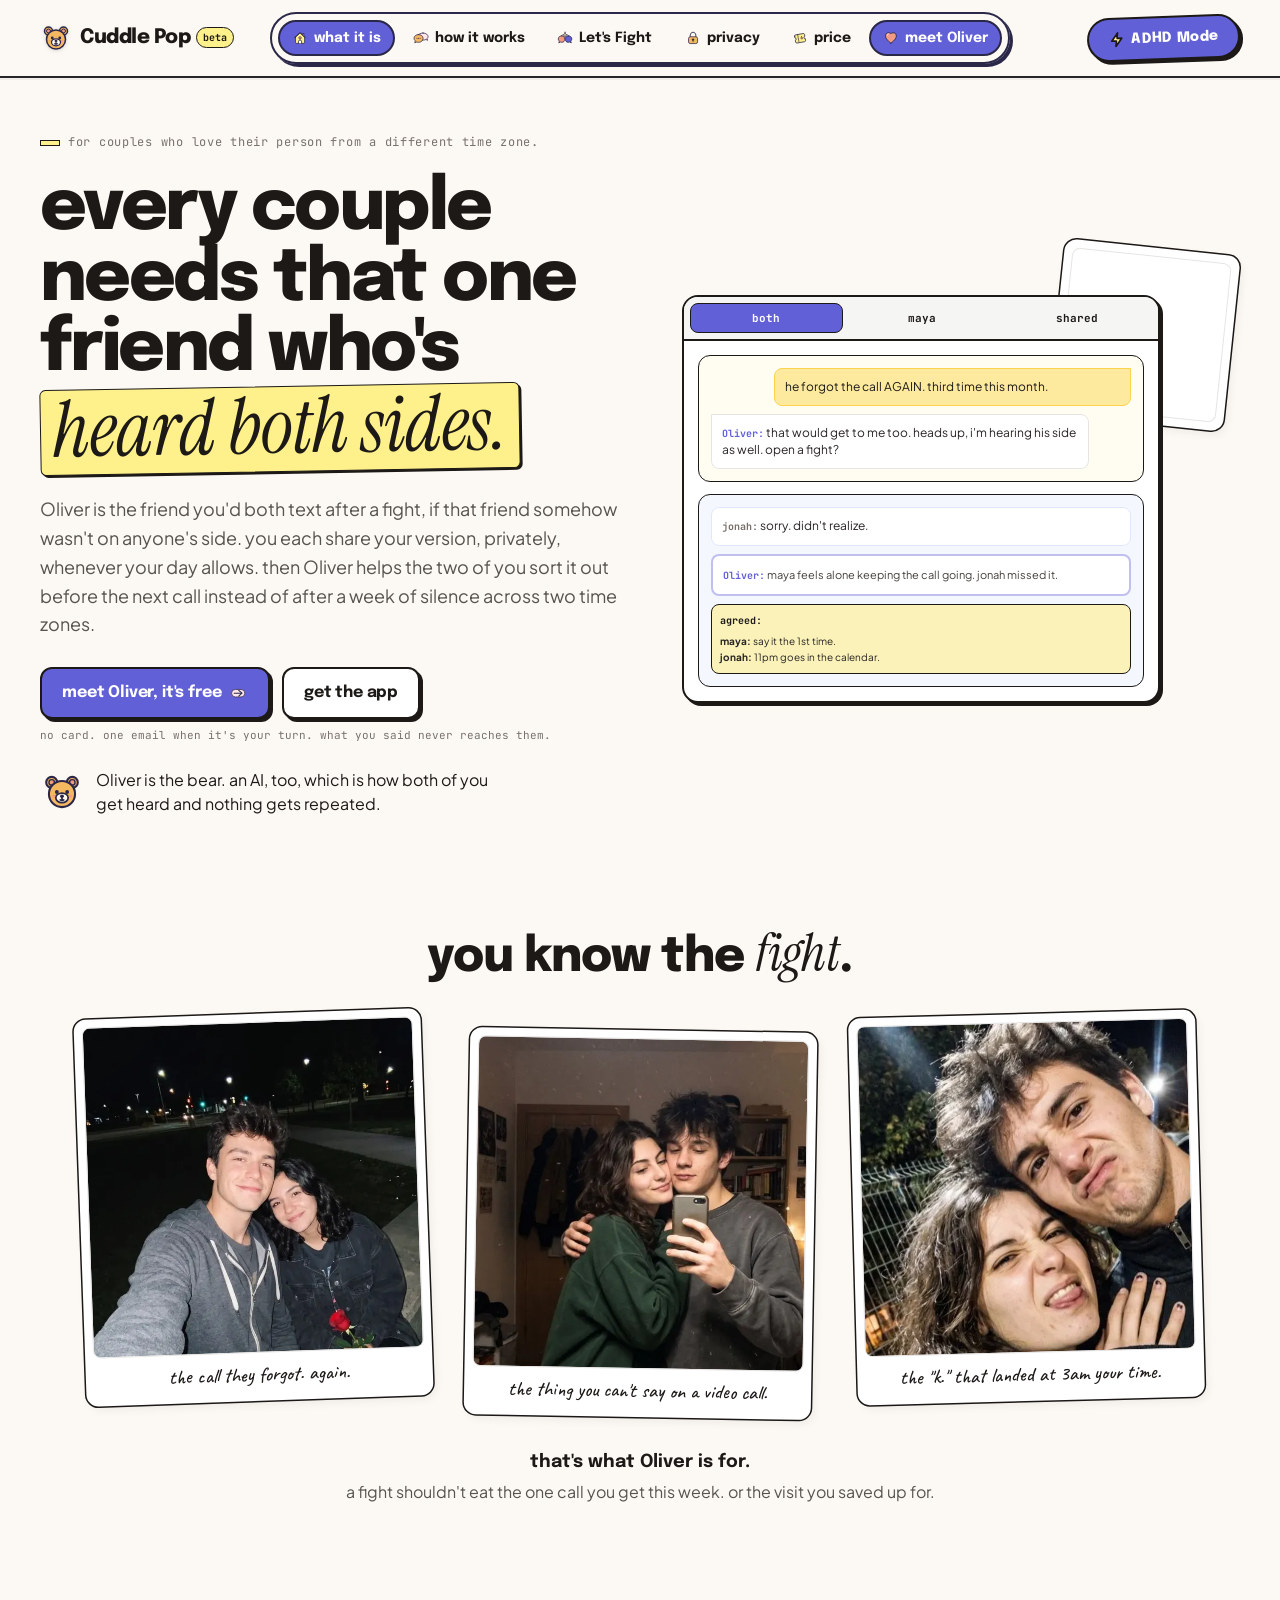
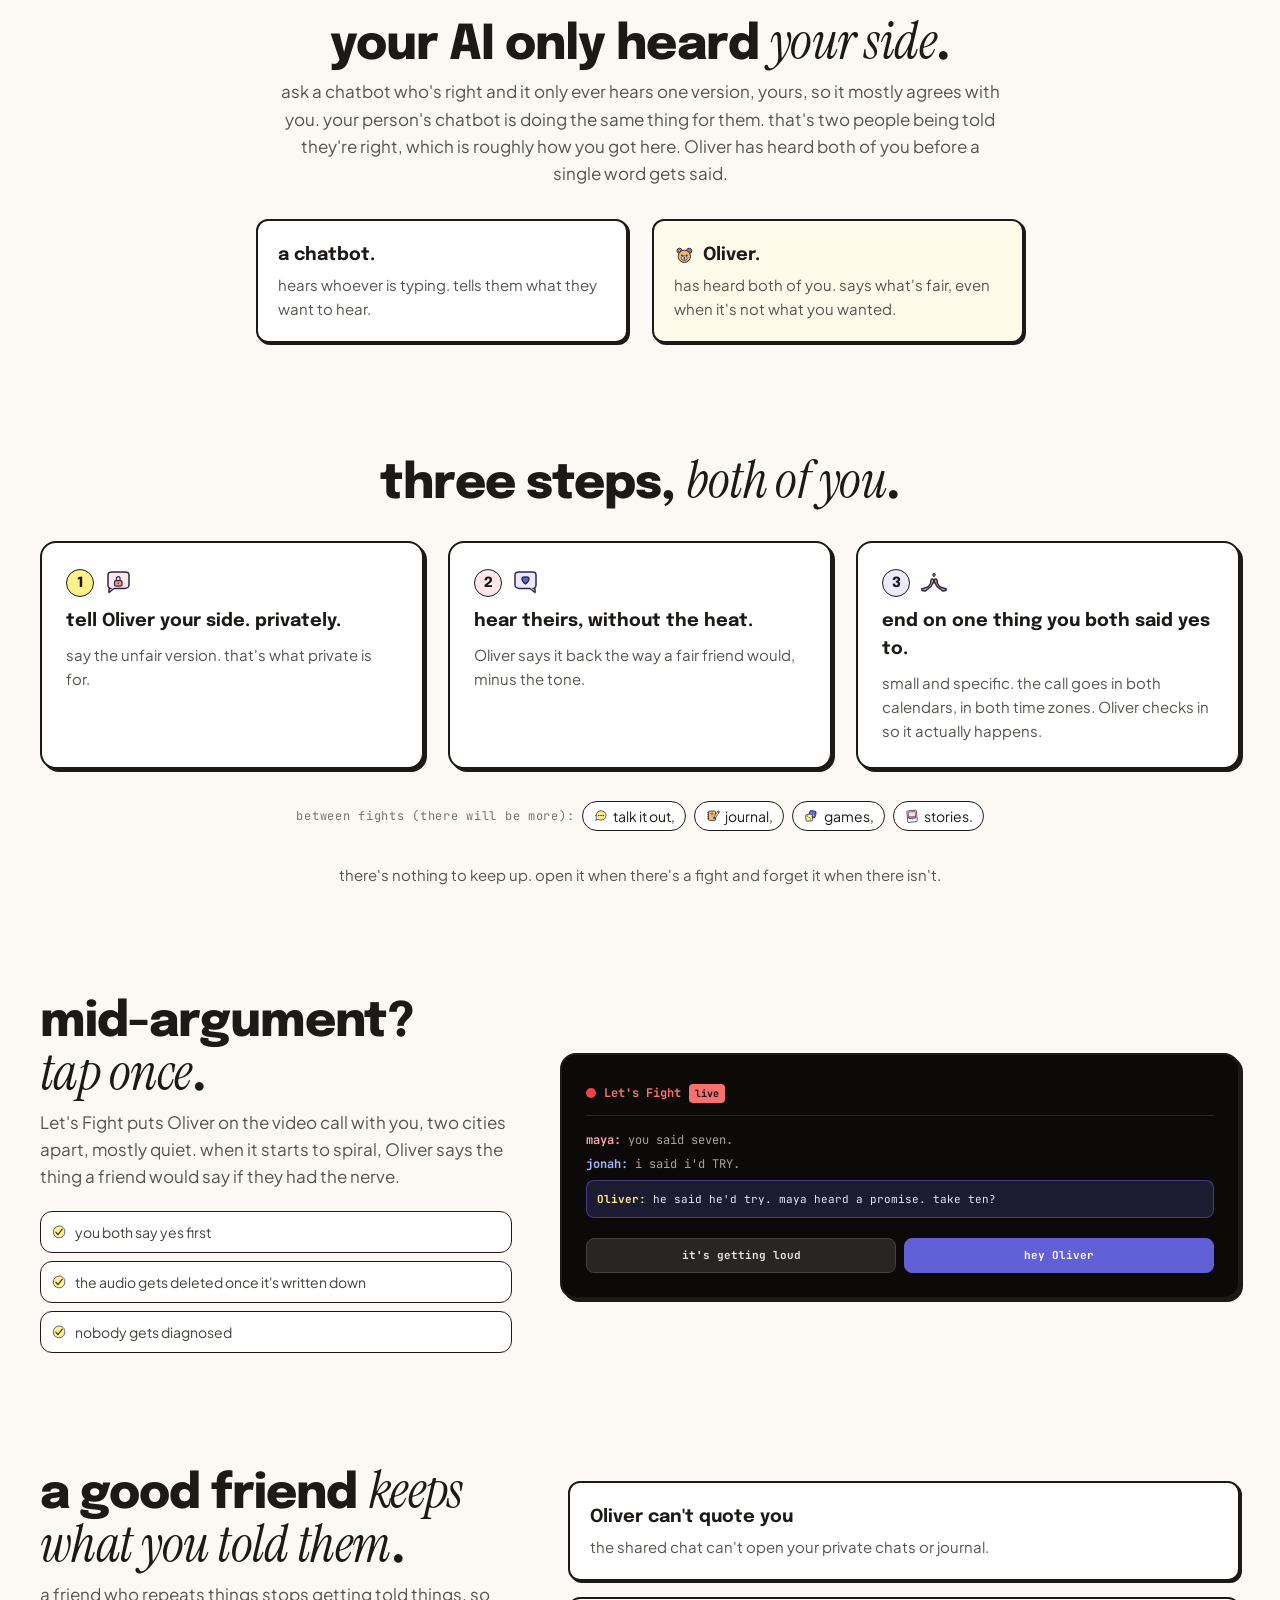
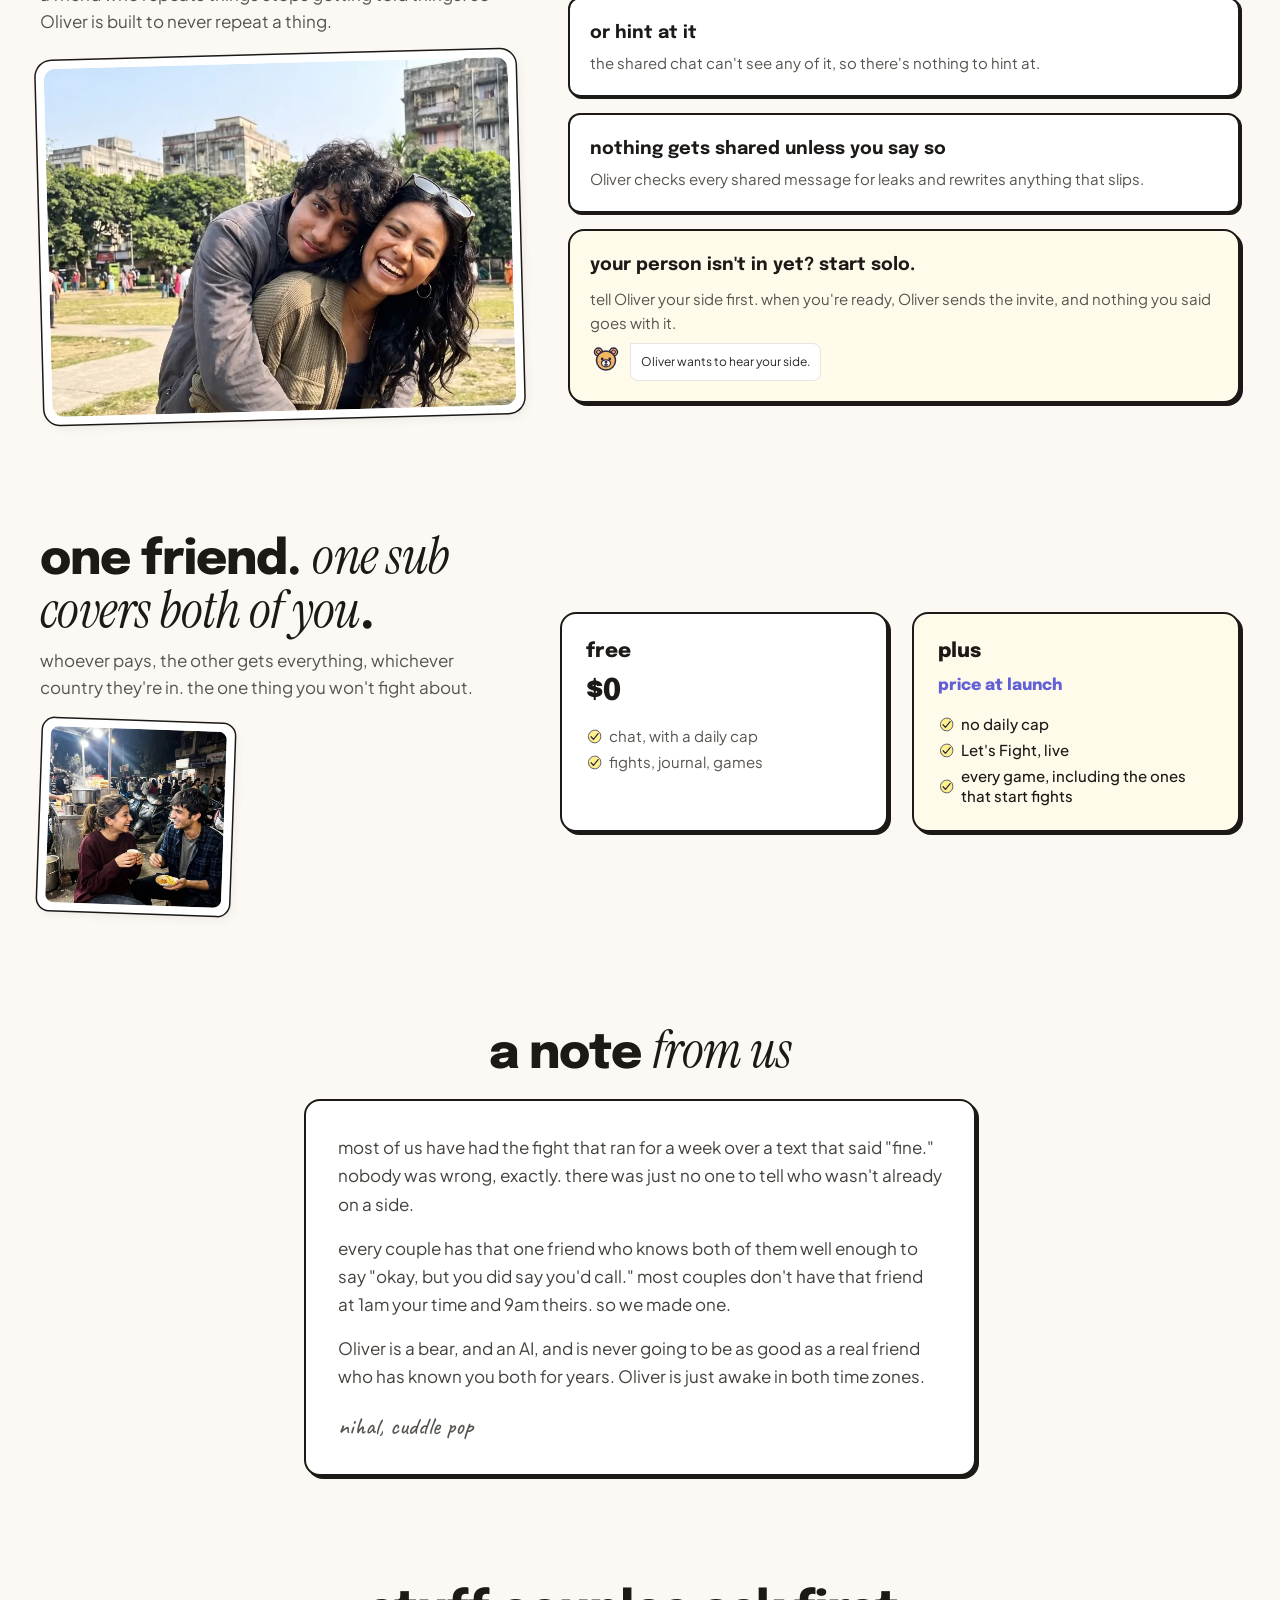
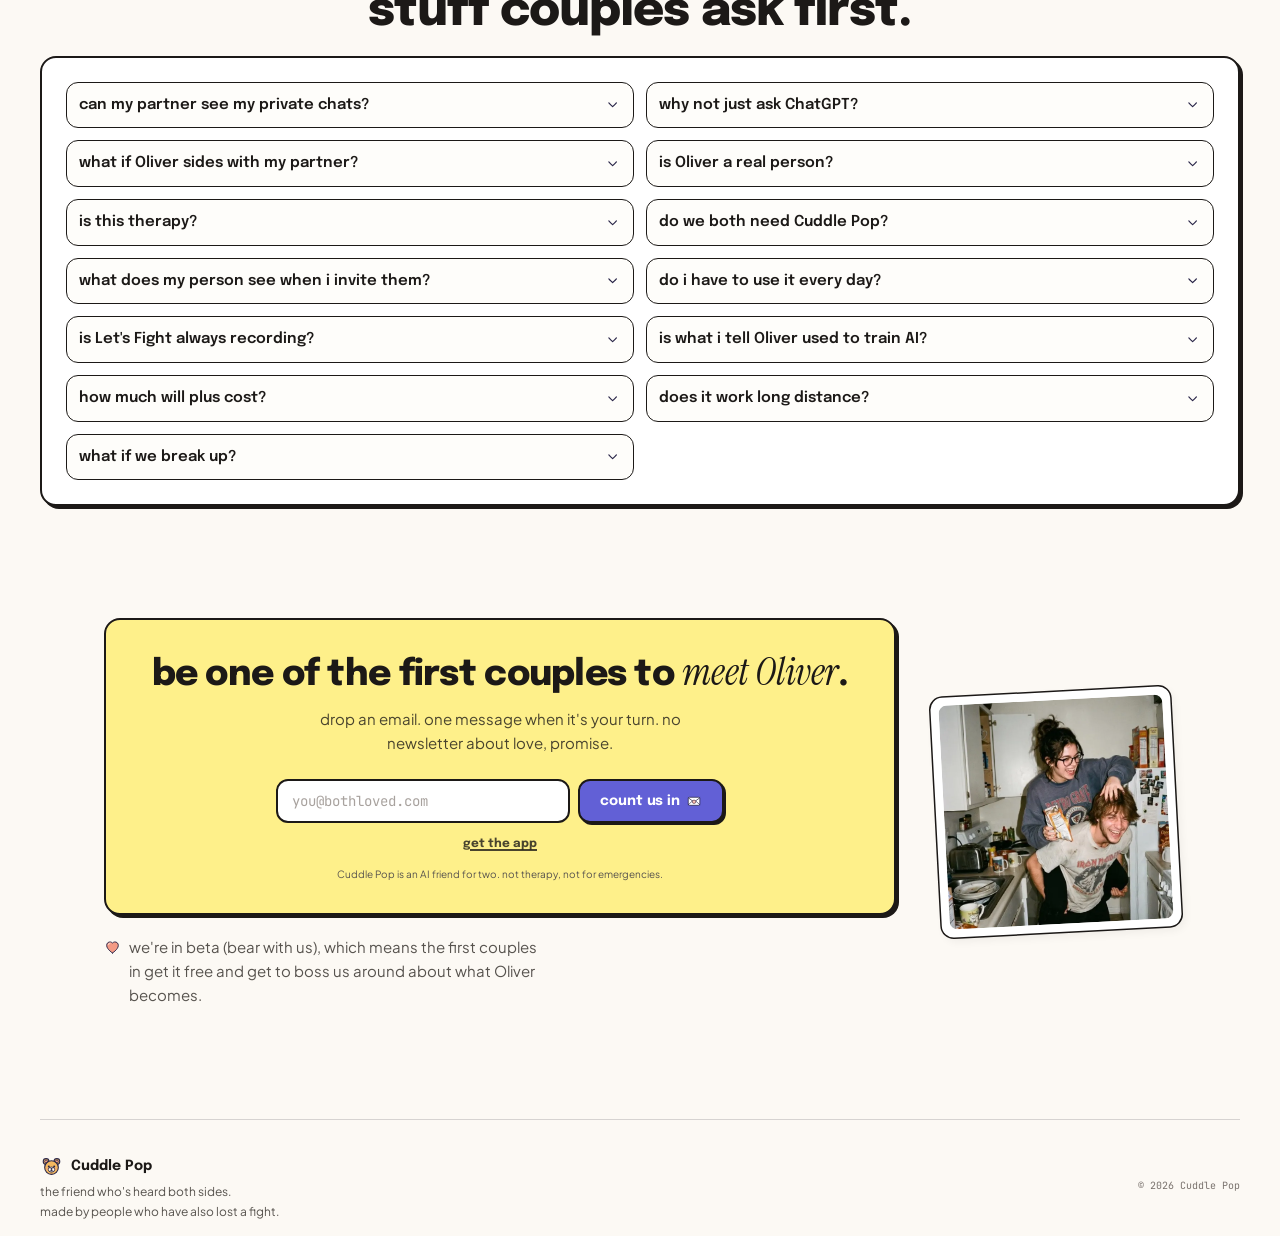
==== commit 58bc2e58: "Update site" ====
--- a/index.html
+++ b/index.html
@@ -33,7 +33,7 @@
   <link rel="preload" as="style" href="https://fonts.googleapis.com/css2?family=Epilogue:wght@600;700;800&amp;family=Plus+Jakarta+Sans:wght@400;500;700&amp;family=JetBrains+Mono:wght@500;600&amp;family=Instrument+Serif:ital@1&amp;family=Caveat:wght@500&amp;display=swap" onload="this.onload=null;this.rel='stylesheet'">
   <noscript><link rel="stylesheet" href="https://fonts.googleapis.com/css2?family=Epilogue:wght@600;700;800&amp;family=Plus+Jakarta+Sans:wght@400;500;700&amp;family=JetBrains+Mono:wght@500;600&amp;family=Instrument+Serif:ital@1&amp;family=Caveat:wght@500&amp;display=swap"></noscript>
 
-  <link rel="stylesheet" href="assets/site.css?v=946b703394">
+  <link rel="stylesheet" href="assets/site.css?v=304f6cec2c">
 
   <style>
     /* Prevent iOS horizontal rubber banding, hide scrollbars */
--- a/assets/site.css
+++ b/assets/site.css
@@ -1,5 +1 @@
-<<<<<<< HEAD
-*,:after,:before{--tw-border-spacing-x:0;--tw-border-spacing-y:0;--tw-translate-x:0;--tw-translate-y:0;--tw-rotate:0;--tw-skew-x:0;--tw-skew-y:0;--tw-scale-x:1;--tw-scale-y:1;--tw-pan-x: ;--tw-pan-y: ;--tw-pinch-zoom: ;--tw-scroll-snap-strictness:proximity;--tw-gradient-from-position: ;--tw-gradient-via-position: ;--tw-gradient-to-position: ;--tw-ordinal: ;--tw-slashed-zero: ;--tw-numeric-figure: ;--tw-numeric-spacing: ;--tw-numeric-fraction: ;--tw-ring-inset: ;--tw-ring-offset-width:0px;--tw-ring-offset-color:#fff;--tw-ring-color:rgba(59,130,246,.5);--tw-ring-offset-shadow:0 0 #0000;--tw-ring-shadow:0 0 #0000;--tw-shadow:0 0 #0000;--tw-shadow-colored:0 0 #0000;--tw-blur: ;--tw-brightness: ;--tw-contrast: ;--tw-grayscale: ;--tw-hue-rotate: ;--tw-invert: ;--tw-saturate: ;--tw-sepia: ;--tw-drop-shadow: ;--tw-backdrop-blur: ;--tw-backdrop-brightness: ;--tw-backdrop-contrast: ;--tw-backdrop-grayscale: ;--tw-backdrop-hue-rotate: ;--tw-backdrop-invert: ;--tw-backdrop-opacity: ;--tw-backdrop-saturate: ;--tw-backdrop-sepia: ;--tw-contain-size: ;--tw-contain-layout: ;--tw-contain-paint: ;--tw-contain-style: }::backdrop{--tw-border-spacing-x:0;--tw-border-spacing-y:0;--tw-translate-x:0;--tw-translate-y:0;--tw-rotate:0;--tw-skew-x:0;--tw-skew-y:0;--tw-scale-x:1;--tw-scale-y:1;--tw-pan-x: ;--tw-pan-y: ;--tw-pinch-zoom: ;--tw-scroll-snap-strictness:proximity;--tw-gradient-from-position: ;--tw-gradient-via-position: ;--tw-gradient-to-position: ;--tw-ordinal: ;--tw-slashed-zero: ;--tw-numeric-figure: ;--tw-numeric-spacing: ;--tw-numeric-fraction: ;--tw-ring-inset: ;--tw-ring-offset-width:0px;--tw-ring-offset-color:#fff;--tw-ring-color:rgba(59,130,246,.5);--tw-ring-offset-shadow:0 0 #0000;--tw-ring-shadow:0 0 #0000;--tw-shadow:0 0 #0000;--tw-shadow-colored:0 0 #0000;--tw-blur: ;--tw-brightness: ;--tw-contrast: ;--tw-grayscale: ;--tw-hue-rotate: ;--tw-invert: ;--tw-saturate: ;--tw-sepia: ;--tw-drop-shadow: ;--tw-backdrop-blur: ;--tw-backdrop-brightness: ;--tw-backdrop-contrast: ;--tw-backdrop-grayscale: ;--tw-backdrop-hue-rotate: ;--tw-backdrop-invert: ;--tw-backdrop-opacity: ;--tw-backdrop-saturate: ;--tw-backdrop-sepia: ;--tw-contain-size: ;--tw-contain-layout: ;--tw-contain-paint: ;--tw-contain-style: }/*! tailwindcss v3.4.19 | MIT License | https://tailwindcss.com*/*,:after,:before{box-sizing:border-box;border:0 solid #e5e7eb}:after,:before{--tw-content:""}:host,html{line-height:1.5;-webkit-text-size-adjust:100%;-moz-tab-size:4;-o-tab-size:4;tab-size:4;font-family:Plus Jakarta Sans,sans-serif;font-feature-settings:normal;font-variation-settings:normal;-webkit-tap-highlight-color:transparent}body{margin:0;line-height:inherit}hr{height:0;color:inherit;border-top-width:1px}abbr:where([title]){-webkit-text-decoration:underline dotted;text-decoration:underline dotted}h1,h2,h3,h4,h5,h6{font-size:inherit;font-weight:inherit}a{color:inherit;text-decoration:inherit}b,strong{font-weight:bolder}code,kbd,pre,samp{font-family:JetBrains Mono,monospace;font-feature-settings:normal;font-variation-settings:normal;font-size:1em}small{font-size:80%}sub,sup{font-size:75%;line-height:0;position:relative;vertical-align:baseline}sub{bottom:-.25em}sup{top:-.5em}table{text-indent:0;border-color:inherit;border-collapse:collapse}button,input,optgroup,select,textarea{font-family:inherit;font-feature-settings:inherit;font-variation-settings:inherit;font-size:100%;font-weight:inherit;line-height:inherit;letter-spacing:inherit;color:inherit;margin:0;padding:0}button,select{text-transform:none}button,input:where([type=button]),input:where([type=reset]),input:where([type=submit]){-webkit-appearance:button;background-color:transparent;background-image:none}:-moz-focusring{outline:auto}:-moz-ui-invalid{box-shadow:none}progress{vertical-align:baseline}::-webkit-inner-spin-button,::-webkit-outer-spin-button{height:auto}[type=search]{-webkit-appearance:textfield;outline-offset:-2px}::-webkit-search-decoration{-webkit-appearance:none}::-webkit-file-upload-button{-webkit-appearance:button;font:inherit}summary{display:list-item}blockquote,dd,dl,figure,h1,h2,h3,h4,h5,h6,hr,p,pre{margin:0}fieldset{margin:0}fieldset,legend{padding:0}menu,ol,ul{list-style:none;margin:0;padding:0}dialog{padding:0}textarea{resize:vertical}input::-moz-placeholder,textarea::-moz-placeholder{opacity:1;color:#9ca3af}input::placeholder,textarea::placeholder{opacity:1;color:#9ca3af}[role=button],button{cursor:pointer}:disabled{cursor:default}audio,canvas,embed,iframe,img,object,svg,video{display:block;vertical-align:middle}img,video{max-width:100%;height:auto}[hidden]:where(:not([hidden=until-found])){display:none}.sr-only{position:absolute;width:1px;height:1px;padding:0;margin:-1px;overflow:hidden;clip:rect(0,0,0,0);white-space:nowrap;border-width:0}.pointer-events-none{pointer-events:none}.pointer-events-auto{pointer-events:auto}.fixed{position:fixed}.absolute{position:absolute}.relative{position:relative}.sticky{position:sticky}.inset-0{inset:0}.inset-x-0{left:0;right:0}.-bottom-3{bottom:-.75rem}.-top-16{top:-4rem}.left-0{left:0}.left-1\/2{left:50%}.left-\[8\%\]{left:8%}.right-0{right:0}.right-2{right:.5rem}.right-3{right:.75rem}.right-\[8\%\]{right:8%}.top-0{top:0}.top-1\/2{top:50%}.top-2{top:.5rem}.top-3{top:.75rem}.-z-10{z-index:-10}.z-10{z-index:10}.z-20{z-index:20}.z-30{z-index:30}.z-50{z-index:50}.z-\[60\]{z-index:60}.mx-auto{margin-left:auto;margin-right:auto}.-mt-2{margin-top:-.5rem}.mb-10{margin-bottom:2.5rem}.mb-2{margin-bottom:.5rem}.mb-3{margin-bottom:.75rem}.mb-4{margin-bottom:1rem}.mb-6{margin-bottom:1.5rem}.mb-8{margin-bottom:2rem}.ml-2{margin-left:.5rem}.ml-auto{margin-left:auto}.mr-2{margin-right:.5rem}.mt-1{margin-top:.25rem}.mt-2{margin-top:.5rem}.mt-4{margin-top:1rem}.block{display:block}.inline-block{display:inline-block}.flex{display:flex}.inline-flex{display:inline-flex}.grid{display:grid}.contents{display:contents}.hidden{display:none}.aspect-\[4\/3\]{aspect-ratio:4/3}.aspect-square{aspect-ratio:1/1}.h-1{height:.25rem}.h-11{height:2.75rem}.h-12{height:3rem}.h-16{height:4rem}.h-2{height:.5rem}.h-2\.5{height:.625rem}.h-20{height:5rem}.h-24{height:6rem}.h-28{height:7rem}.h-4{height:1rem}.h-44{height:11rem}.h-7{height:1.75rem}.h-8{height:2rem}.h-9{height:2.25rem}.h-\[6px\]{height:6px}.h-full{height:100%}.min-h-\[200px\]{min-height:200px}.min-h-\[230px\]{min-height:230px}.min-h-\[60px\]{min-height:60px}.min-h-screen{min-height:100vh}.w-1{width:.25rem}.w-11{width:2.75rem}.w-12{width:3rem}.w-16{width:4rem}.w-2{width:.5rem}.w-2\.5{width:.625rem}.w-20{width:5rem}.w-28{width:7rem}.w-36{width:9rem}.w-4{width:1rem}.w-40{width:10rem}.w-44{width:11rem}.w-48{width:12rem}.w-5{width:1.25rem}.w-7{width:1.75rem}.w-72{width:18rem}.w-8{width:2rem}.w-9{width:2.25rem}.w-\[calc\(100\%-2rem\)\]{width:calc(100% - 2rem)}.w-full{width:100%}.min-w-0{min-width:0}.max-w-2xl{max-width:42rem}.max-w-4xl{max-width:56rem}.max-w-\[1200px\]{max-width:1200px}.max-w-\[60ch\]{max-width:60ch}.max-w-\[85\%\]{max-width:85%}.max-w-\[90\%\]{max-width:90%}.max-w-full{max-width:100%}.max-w-md{max-width:28rem}.max-w-sm{max-width:24rem}.max-w-xl{max-width:36rem}.max-w-xs{max-width:20rem}.flex-1{flex:1 1 0%}.shrink-0{flex-shrink:0}.rotate-180{--tw-rotate:180deg}.rotate-180,.rotate-\[-1\.5deg\]{transform:translate(var(--tw-translate-x),var(--tw-translate-y)) rotate(var(--tw-rotate)) skewX(var(--tw-skew-x)) skewY(var(--tw-skew-y)) scaleX(var(--tw-scale-x)) scaleY(var(--tw-scale-y))}.rotate-\[-1\.5deg\]{--tw-rotate:-1.5deg}.rotate-\[-1deg\]{--tw-rotate:-1deg}.rotate-\[-1deg\],.rotate-\[-3deg\]{transform:translate(var(--tw-translate-x),var(--tw-translate-y)) rotate(var(--tw-rotate)) skewX(var(--tw-skew-x)) skewY(var(--tw-skew-y)) scaleX(var(--tw-scale-x)) scaleY(var(--tw-scale-y))}.rotate-\[-3deg\]{--tw-rotate:-3deg}.rotate-\[1\.5deg\]{--tw-rotate:1.5deg}.rotate-\[1\.5deg\],.rotate-\[2deg\]{transform:translate(var(--tw-translate-x),var(--tw-translate-y)) rotate(var(--tw-rotate)) skewX(var(--tw-skew-x)) skewY(var(--tw-skew-y)) scaleX(var(--tw-scale-x)) scaleY(var(--tw-scale-y))}.rotate-\[2deg\]{--tw-rotate:2deg}.rotate-\[6deg\]{--tw-rotate:6deg}.rotate-\[6deg\],.transform{transform:translate(var(--tw-translate-x),var(--tw-translate-y)) rotate(var(--tw-rotate)) skewX(var(--tw-skew-x)) skewY(var(--tw-skew-y)) scaleX(var(--tw-scale-x)) scaleY(var(--tw-scale-y))}@keyframes ping{75%,to{transform:scale(2);opacity:0}}.animate-ping{animation:ping 1s cubic-bezier(0,0,.2,1) infinite}.grid-cols-1{grid-template-columns:repeat(1,minmax(0,1fr))}.grid-cols-2{grid-template-columns:repeat(2,minmax(0,1fr))}.flex-col{flex-direction:column}.flex-wrap{flex-wrap:wrap}.items-start{align-items:flex-start}.items-end{align-items:flex-end}.items-center{align-items:center}.justify-end{justify-content:flex-end}.justify-center{justify-content:center}.justify-between{justify-content:space-between}.gap-0\.5{gap:.125rem}.gap-1{gap:.25rem}.gap-1\.5{gap:.375rem}.gap-2{gap:.5rem}.gap-2\.5{gap:.625rem}.gap-3{gap:.75rem}.gap-4{gap:1rem}.gap-5{gap:1.25rem}.gap-6{gap:1.5rem}.gap-8{gap:2rem}.space-y-1>:not([hidden])~:not([hidden]){--tw-space-y-reverse:0;margin-top:calc(.25rem*(1 - var(--tw-space-y-reverse)));margin-bottom:calc(.25rem*var(--tw-space-y-reverse))}.space-y-1\.5>:not([hidden])~:not([hidden]){--tw-space-y-reverse:0;margin-top:calc(.375rem*(1 - var(--tw-space-y-reverse)));margin-bottom:calc(.375rem*var(--tw-space-y-reverse))}.space-y-2>:not([hidden])~:not([hidden]){--tw-space-y-reverse:0;margin-top:calc(.5rem*(1 - var(--tw-space-y-reverse)));margin-bottom:calc(.5rem*var(--tw-space-y-reverse))}.space-y-20>:not([hidden])~:not([hidden]){--tw-space-y-reverse:0;margin-top:calc(5rem*(1 - var(--tw-space-y-reverse)));margin-bottom:calc(5rem*var(--tw-space-y-reverse))}.space-y-3>:not([hidden])~:not([hidden]){--tw-space-y-reverse:0;margin-top:calc(.75rem*(1 - var(--tw-space-y-reverse)));margin-bottom:calc(.75rem*var(--tw-space-y-reverse))}.space-y-4>:not([hidden])~:not([hidden]){--tw-space-y-reverse:0;margin-top:calc(1rem*(1 - var(--tw-space-y-reverse)));margin-bottom:calc(1rem*var(--tw-space-y-reverse))}.space-y-5>:not([hidden])~:not([hidden]){--tw-space-y-reverse:0;margin-top:calc(1.25rem*(1 - var(--tw-space-y-reverse)));margin-bottom:calc(1.25rem*var(--tw-space-y-reverse))}.space-y-6>:not([hidden])~:not([hidden]){--tw-space-y-reverse:0;margin-top:calc(1.5rem*(1 - var(--tw-space-y-reverse)));margin-bottom:calc(1.5rem*var(--tw-space-y-reverse))}.space-y-8>:not([hidden])~:not([hidden]){--tw-space-y-reverse:0;margin-top:calc(2rem*(1 - var(--tw-space-y-reverse)));margin-bottom:calc(2rem*var(--tw-space-y-reverse))}.overflow-hidden{overflow:hidden}.scroll-smooth{scroll-behavior:smooth}.whitespace-nowrap{white-space:nowrap}.rounded{border-radius:.25rem}.rounded-2xl{border-radius:1rem}.rounded-3xl{border-radius:1.5rem}.rounded-\[1\.75rem\]{border-radius:1.75rem}.rounded-full{border-radius:9999px}.rounded-lg{border-radius:.5rem}.rounded-md{border-radius:.375rem}.rounded-xl{border-radius:.75rem}.rounded-bl-sm{border-bottom-left-radius:.125rem}.rounded-br-sm{border-bottom-right-radius:.125rem}.rounded-tl-none{border-top-left-radius:0}.rounded-tr-none{border-top-right-radius:0}.border{border-width:1px}.border-2{border-width:2px}.border-\[3px\]{border-width:3px}.border-b{border-bottom-width:1px}.border-b-2{border-bottom-width:2px}.border-t{border-top-width:1px}.border-t-2{border-top-width:2px}.border-dashed{border-style:dashed}.border-\[\#2B2749\]{--tw-border-opacity:1;border-color:rgb(43 39 73/var(--tw-border-opacity,1))}.border-amber-300{--tw-border-opacity:1;border-color:rgb(252 211 77/var(--tw-border-opacity,1))}.border-brand-border{--tw-border-opacity:1;border-color:rgb(38 38 38/var(--tw-border-opacity,1))}.border-brand-dark{--tw-border-opacity:1;border-color:rgb(28 25 23/var(--tw-border-opacity,1))}.border-brand-primary{--tw-border-opacity:1;border-color:rgb(98 96 214/var(--tw-border-opacity,1))}.border-brand-primary\/40{border-color:rgba(98,96,214,.4)}.border-brand-primary\/50{border-color:rgba(98,96,214,.5)}.border-emerald-600{--tw-border-opacity:1;border-color:rgb(5 150 105/var(--tw-border-opacity,1))}.border-indigo-100{--tw-border-opacity:1;border-color:rgb(224 231 255/var(--tw-border-opacity,1))}.border-ink{--tw-border-opacity:1;border-color:rgb(28 25 23/var(--tw-border-opacity,1))}.border-stone-200{--tw-border-opacity:1;border-color:rgb(231 229 228/var(--tw-border-opacity,1))}.border-stone-300{--tw-border-opacity:1;border-color:rgb(214 211 209/var(--tw-border-opacity,1))}.border-stone-700{--tw-border-opacity:1;border-color:rgb(68 64 60/var(--tw-border-opacity,1))}.border-stone-800{--tw-border-opacity:1;border-color:rgb(41 37 36/var(--tw-border-opacity,1))}.border-transparent{border-color:transparent}.bg-amber-200\/80{background-color:hsla(48,97%,77%,.8)}.bg-amber-400{--tw-bg-opacity:1;background-color:rgb(251 191 36/var(--tw-bg-opacity,1))}.bg-amber-50\/70{background-color:rgba(255,251,235,.7)}.bg-brand-butter{--tw-bg-opacity:1;background-color:rgb(255 251 235/var(--tw-bg-opacity,1))}.bg-brand-cream{--tw-bg-opacity:1;background-color:rgb(252 249 244/var(--tw-bg-opacity,1))}.bg-brand-cream\/40{background-color:hsla(38,57%,97%,.4)}.bg-brand-cream\/\[0\.92\]{background-color:hsla(38,57%,97%,.92)}.bg-brand-dark\/40{background-color:rgba(28,25,23,.4)}.bg-brand-lavender{--tw-bg-opacity:1;background-color:rgb(237 233 254/var(--tw-bg-opacity,1))}.bg-brand-lemon{--tw-bg-opacity:1;background-color:rgb(254 240 138/var(--tw-bg-opacity,1))}.bg-brand-lemon\/60{background-color:hsla(53,98%,77%,.6)}.bg-brand-peach{--tw-bg-opacity:1;background-color:rgb(255 231 236/var(--tw-bg-opacity,1))}.bg-brand-primary{--tw-bg-opacity:1;background-color:rgb(98 96 214/var(--tw-bg-opacity,1))}.bg-brand-primary\/20{background-color:rgba(98,96,214,.2)}.bg-brand-rose{--tw-bg-opacity:1;background-color:rgb(253 164 175/var(--tw-bg-opacity,1))}.bg-canvas{--tw-bg-opacity:1;background-color:rgb(252 249 244/var(--tw-bg-opacity,1))}.bg-canvas\/90{background-color:hsla(38,57%,97%,.9)}.bg-emerald-100{--tw-bg-opacity:1;background-color:rgb(209 250 229/var(--tw-bg-opacity,1))}.bg-indigo-50\/60{background-color:rgba(238,242,255,.6)}.bg-indigo-500{--tw-bg-opacity:1;background-color:rgb(99 102 241/var(--tw-bg-opacity,1))}.bg-ink{--tw-bg-opacity:1;background-color:rgb(28 25 23/var(--tw-bg-opacity,1))}.bg-ink\/40{background-color:rgba(28,25,23,.4)}.bg-lavender{--tw-bg-opacity:1;background-color:rgb(237 233 254/var(--tw-bg-opacity,1))}.bg-lemon{--tw-bg-opacity:1;background-color:rgb(254 240 138/var(--tw-bg-opacity,1))}.bg-peach{--tw-bg-opacity:1;background-color:rgb(255 231 236/var(--tw-bg-opacity,1))}.bg-red-400{--tw-bg-opacity:1;background-color:rgb(248 113 113/var(--tw-bg-opacity,1))}.bg-red-500{--tw-bg-opacity:1;background-color:rgb(239 68 68/var(--tw-bg-opacity,1))}.bg-stone-100{--tw-bg-opacity:1;background-color:rgb(245 245 244/var(--tw-bg-opacity,1))}.bg-stone-800{--tw-bg-opacity:1;background-color:rgb(41 37 36/var(--tw-bg-opacity,1))}.bg-stone-900{--tw-bg-opacity:1;background-color:rgb(28 25 23/var(--tw-bg-opacity,1))}.bg-stone-950{--tw-bg-opacity:1;background-color:rgb(12 10 9/var(--tw-bg-opacity,1))}.bg-violet{--tw-bg-opacity:1;background-color:rgb(98 96 214/var(--tw-bg-opacity,1))}.bg-white{--tw-bg-opacity:1;background-color:rgb(255 255 255/var(--tw-bg-opacity,1))}.object-cover{-o-object-fit:cover;object-fit:cover}.p-1{padding:.25rem}.p-1\.5{padding:.375rem}.p-2{padding:.5rem}.p-2\.5{padding:.625rem}.p-3{padding:.75rem}.p-3\.5{padding:.875rem}.p-4{padding:1rem}.p-5{padding:1.25rem}.p-6{padding:1.5rem}.px-1\.5{padding-left:.375rem;padding-right:.375rem}.px-2{padding-left:.5rem;padding-right:.5rem}.px-2\.5{padding-left:.625rem;padding-right:.625rem}.px-3{padding-left:.75rem;padding-right:.75rem}.px-3\.5{padding-left:.875rem;padding-right:.875rem}.px-4{padding-left:1rem;padding-right:1rem}.px-5{padding-left:1.25rem;padding-right:1.25rem}.px-6{padding-left:1.5rem;padding-right:1.5rem}.py-0\.5{padding-top:.125rem;padding-bottom:.125rem}.py-1{padding-top:.25rem;padding-bottom:.25rem}.py-1\.5{padding-top:.375rem;padding-bottom:.375rem}.py-10{padding-top:2.5rem;padding-bottom:2.5rem}.py-14{padding-top:3.5rem;padding-bottom:3.5rem}.py-2{padding-top:.5rem;padding-bottom:.5rem}.py-2\.5{padding-top:.625rem;padding-bottom:.625rem}.py-3{padding-top:.75rem;padding-bottom:.75rem}.py-3\.5{padding-top:.875rem;padding-bottom:.875rem}.pb-16{padding-bottom:4rem}.pb-2{padding-bottom:.5rem}.pb-24{padding-bottom:6rem}.pb-3\.5{padding-bottom:.875rem}.pb-4{padding-bottom:1rem}.pr-10{padding-right:2.5rem}.pt-0{padding-top:0}.pt-1{padding-top:.25rem}.pt-10{padding-top:2.5rem}.pt-2{padding-top:.5rem}.pt-6{padding-top:1.5rem}.pt-8{padding-top:2rem}.text-left{text-align:left}.text-center{text-align:center}.align-middle{vertical-align:middle}.font-accent{font-family:"Instrument Serif",Georgia,serif}.font-hand{font-family:Caveat,cursive}.font-heading{font-family:Epilogue,sans-serif}.font-mono{font-family:JetBrains Mono,monospace}.text-2xl{font-size:1.5rem;line-height:2rem}.text-3xl{font-size:1.875rem;line-height:2.25rem}.text-4xl{font-size:2.25rem;line-height:2.5rem}.text-\[1\.08em\]{font-size:1.08em}.text-\[10px\]{font-size:10px}.text-\[11px\]{font-size:11px}.text-\[15px\]{font-size:15px}.text-\[17px\]{font-size:17px}.text-\[2\.6rem\]{font-size:2.6rem}.text-base{font-size:1rem;line-height:1.5rem}.text-lg{font-size:1.125rem;line-height:1.75rem}.text-sm{font-size:.875rem;line-height:1.25rem}.text-xl{font-size:1.25rem;line-height:1.75rem}.text-xs{font-size:.75rem;line-height:1rem}.font-black{font-weight:900}.font-bold{font-weight:700}.font-extrabold{font-weight:800}.font-medium{font-weight:500}.font-normal{font-weight:400}.font-semibold{font-weight:600}.italic{font-style:italic}.leading-\[1\.04\]{line-height:1.04}.leading-\[1\.05\]{line-height:1.05}.leading-\[1\.08\]{line-height:1.08}.leading-\[1\.65\]{line-height:1.65}.leading-\[1\.6\]{line-height:1.6}.leading-none{line-height:1}.leading-relaxed{line-height:1.625}.leading-snug{line-height:1.375}.leading-tight{line-height:1.25}.tracking-\[-0\.01em\]{letter-spacing:-.01em}.tracking-\[-0\.02em\]{letter-spacing:-.02em}.tracking-\[-0\.035em\]{letter-spacing:-.035em}.tracking-\[0\.06em\]{letter-spacing:.06em}.tracking-tight{letter-spacing:-.025em}.tracking-wide{letter-spacing:.025em}.tracking-wider{letter-spacing:.05em}.text-brand-dark{--tw-text-opacity:1;color:rgb(28 25 23/var(--tw-text-opacity,1))}.text-brand-dark\/80{color:rgba(28,25,23,.8)}.text-brand-lemon{--tw-text-opacity:1;color:rgb(254 240 138/var(--tw-text-opacity,1))}.text-brand-primary{--tw-text-opacity:1;color:rgb(98 96 214/var(--tw-text-opacity,1))}.text-brand-rose{--tw-text-opacity:1;color:rgb(253 164 175/var(--tw-text-opacity,1))}.text-emerald-800{--tw-text-opacity:1;color:rgb(6 95 70/var(--tw-text-opacity,1))}.text-indigo-100{--tw-text-opacity:1;color:rgb(224 231 255/var(--tw-text-opacity,1))}.text-indigo-300{--tw-text-opacity:1;color:rgb(165 180 252/var(--tw-text-opacity,1))}.text-ink{--tw-text-opacity:1;color:rgb(28 25 23/var(--tw-text-opacity,1))}.text-ink\/70{color:rgba(28,25,23,.7)}.text-ink\/80{color:rgba(28,25,23,.8)}.text-red-400{--tw-text-opacity:1;color:rgb(248 113 113/var(--tw-text-opacity,1))}.text-red-700{--tw-text-opacity:1;color:rgb(185 28 28/var(--tw-text-opacity,1))}.text-stone-200{--tw-text-opacity:1;color:rgb(231 229 228/var(--tw-text-opacity,1))}.text-stone-400{--tw-text-opacity:1;color:rgb(168 162 158/var(--tw-text-opacity,1))}.text-stone-500{--tw-text-opacity:1;color:rgb(120 113 108/var(--tw-text-opacity,1))}.text-stone-600{--tw-text-opacity:1;color:rgb(87 83 78/var(--tw-text-opacity,1))}.text-stone-700{--tw-text-opacity:1;color:rgb(68 64 60/var(--tw-text-opacity,1))}.text-stone-800{--tw-text-opacity:1;color:rgb(41 37 36/var(--tw-text-opacity,1))}.text-stone-900{--tw-text-opacity:1;color:rgb(28 25 23/var(--tw-text-opacity,1))}.text-stone-950{--tw-text-opacity:1;color:rgb(12 10 9/var(--tw-text-opacity,1))}.text-white{--tw-text-opacity:1;color:rgb(255 255 255/var(--tw-text-opacity,1))}.underline{text-decoration-line:underline}.decoration-2{text-decoration-thickness:2px}.underline-offset-2{text-underline-offset:2px}.antialiased{-webkit-font-smoothing:antialiased;-moz-osx-font-smoothing:grayscale}.shadow-\[0_2px_0_rgba\(43\2c 39\2c 73\2c 0\.06\)\]{--tw-shadow:0 2px 0 rgba(43,39,73,.06);--tw-shadow-colored:0 2px 0 var(--tw-shadow-color);box-shadow:var(--tw-ring-offset-shadow,0 0 #0000),var(--tw-ring-shadow,0 0 #0000),var(--tw-shadow)}.shadow-\[3px_3px_0px_\#2B2749\]{--tw-shadow:3px 3px 0px #2b2749;--tw-shadow-colored:3px 3px 0px var(--tw-shadow-color)}.shadow-\[3px_3px_0px_\#2B2749\],.shadow-pop{box-shadow:var(--tw-ring-offset-shadow,0 0 #0000),var(--tw-ring-shadow,0 0 #0000),var(--tw-shadow)}.shadow-pop{--tw-shadow:3px 3px 0px #1c1917;--tw-shadow-colored:3px 3px 0px var(--tw-shadow-color)}.shadow-pop-lg{--tw-shadow:5px 5px 0px #1c1917;--tw-shadow-colored:5px 5px 0px var(--tw-shadow-color)}.shadow-pop-lg,.shadow-pop-sm{box-shadow:var(--tw-ring-offset-shadow,0 0 #0000),var(--tw-ring-shadow,0 0 #0000),var(--tw-shadow)}.shadow-pop-sm{--tw-shadow:2px 2px 0px #1c1917;--tw-shadow-colored:2px 2px 0px var(--tw-shadow-color)}.ring{--tw-ring-offset-shadow:var(--tw-ring-inset) 0 0 0 var(--tw-ring-offset-width) var(--tw-ring-offset-color);--tw-ring-shadow:var(--tw-ring-inset) 0 0 0 calc(3px + var(--tw-ring-offset-width)) var(--tw-ring-color)}.ring,.ring-2{box-shadow:var(--tw-ring-offset-shadow),var(--tw-ring-shadow),var(--tw-shadow,0 0 #0000)}.ring-2{--tw-ring-offset-shadow:var(--tw-ring-inset) 0 0 0 var(--tw-ring-offset-width) var(--tw-ring-offset-color);--tw-ring-shadow:var(--tw-ring-inset) 0 0 0 calc(2px + var(--tw-ring-offset-width)) var(--tw-ring-color)}.ring-4{--tw-ring-offset-shadow:var(--tw-ring-inset) 0 0 0 var(--tw-ring-offset-width) var(--tw-ring-offset-color);--tw-ring-shadow:var(--tw-ring-inset) 0 0 0 calc(4px + var(--tw-ring-offset-width)) var(--tw-ring-color);box-shadow:var(--tw-ring-offset-shadow),var(--tw-ring-shadow),var(--tw-shadow,0 0 #0000)}.ring-brand-primary{--tw-ring-opacity:1;--tw-ring-color:rgb(98 96 214/var(--tw-ring-opacity,1))}.ring-violet\/40{--tw-ring-color:rgba(98,96,214,.4)}.blur{--tw-blur:blur(8px)}.blur,.drop-shadow{filter:var(--tw-blur) var(--tw-brightness) var(--tw-contrast) var(--tw-grayscale) var(--tw-hue-rotate) var(--tw-invert) var(--tw-saturate) var(--tw-sepia) var(--tw-drop-shadow)}.drop-shadow{--tw-drop-shadow:drop-shadow(0 1px 2px rgba(0,0,0,.1)) drop-shadow(0 1px 1px rgba(0,0,0,.06))}.filter{filter:var(--tw-blur) var(--tw-brightness) var(--tw-contrast) var(--tw-grayscale) var(--tw-hue-rotate) var(--tw-invert) var(--tw-saturate) var(--tw-sepia) var(--tw-drop-shadow)}.backdrop-blur-md{--tw-backdrop-blur:blur(12px)}.backdrop-blur-md,.backdrop-filter{-webkit-backdrop-filter:var(--tw-backdrop-blur) var(--tw-backdrop-brightness) var(--tw-backdrop-contrast) var(--tw-backdrop-grayscale) var(--tw-backdrop-hue-rotate) var(--tw-backdrop-invert) var(--tw-backdrop-opacity) var(--tw-backdrop-saturate) var(--tw-backdrop-sepia);backdrop-filter:var(--tw-backdrop-blur) var(--tw-backdrop-brightness) var(--tw-backdrop-contrast) var(--tw-backdrop-grayscale) var(--tw-backdrop-hue-rotate) var(--tw-backdrop-invert) var(--tw-backdrop-opacity) var(--tw-backdrop-saturate) var(--tw-backdrop-sepia)}.transition{transition-property:color,background-color,border-color,text-decoration-color,fill,stroke,opacity,box-shadow,transform,filter,-webkit-backdrop-filter;transition-property:color,background-color,border-color,text-decoration-color,fill,stroke,opacity,box-shadow,transform,filter,backdrop-filter;transition-property:color,background-color,border-color,text-decoration-color,fill,stroke,opacity,box-shadow,transform,filter,backdrop-filter,-webkit-backdrop-filter;transition-timing-function:cubic-bezier(.4,0,.2,1);transition-duration:.15s}.transition-\[transform\2c background-color\]{transition-property:transform,background-color;transition-timing-function:cubic-bezier(.4,0,.2,1);transition-duration:.15s}.transition-all{transition-property:all;transition-timing-function:cubic-bezier(.4,0,.2,1);transition-duration:.15s}.transition-colors{transition-property:color,background-color,border-color,text-decoration-color,fill,stroke;transition-timing-function:cubic-bezier(.4,0,.2,1);transition-duration:.15s}.transition-transform{transition-property:transform;transition-timing-function:cubic-bezier(.4,0,.2,1)}.duration-150,.transition-transform{transition-duration:.15s}.ease-in-out{transition-timing-function:cubic-bezier(.4,0,.2,1)}.ease-out{transition-timing-function:cubic-bezier(0,0,.2,1)}.will-change-transform{will-change:transform}.selection\:bg-brand-rose ::-moz-selection{--tw-bg-opacity:1;background-color:rgb(253 164 175/var(--tw-bg-opacity,1))}.selection\:bg-brand-rose ::selection{--tw-bg-opacity:1;background-color:rgb(253 164 175/var(--tw-bg-opacity,1))}.selection\:bg-lemon ::-moz-selection{--tw-bg-opacity:1;background-color:rgb(254 240 138/var(--tw-bg-opacity,1))}.selection\:bg-lemon ::selection{--tw-bg-opacity:1;background-color:rgb(254 240 138/var(--tw-bg-opacity,1))}.selection\:text-brand-dark ::-moz-selection{--tw-text-opacity:1;color:rgb(28 25 23/var(--tw-text-opacity,1))}.selection\:text-brand-dark ::selection{--tw-text-opacity:1;color:rgb(28 25 23/var(--tw-text-opacity,1))}.selection\:text-ink ::-moz-selection{--tw-text-opacity:1;color:rgb(28 25 23/var(--tw-text-opacity,1))}.selection\:text-ink ::selection{--tw-text-opacity:1;color:rgb(28 25 23/var(--tw-text-opacity,1))}.selection\:bg-brand-rose::-moz-selection{--tw-bg-opacity:1;background-color:rgb(253 164 175/var(--tw-bg-opacity,1))}.selection\:bg-brand-rose::selection{--tw-bg-opacity:1;background-color:rgb(253 164 175/var(--tw-bg-opacity,1))}.selection\:bg-lemon::-moz-selection{--tw-bg-opacity:1;background-color:rgb(254 240 138/var(--tw-bg-opacity,1))}.selection\:bg-lemon::selection{--tw-bg-opacity:1;background-color:rgb(254 240 138/var(--tw-bg-opacity,1))}.selection\:text-brand-dark::-moz-selection{--tw-text-opacity:1;color:rgb(28 25 23/var(--tw-text-opacity,1))}.selection\:text-brand-dark::selection{--tw-text-opacity:1;color:rgb(28 25 23/var(--tw-text-opacity,1))}.selection\:text-ink::-moz-selection{--tw-text-opacity:1;color:rgb(28 25 23/var(--tw-text-opacity,1))}.selection\:text-ink::selection{--tw-text-opacity:1;color:rgb(28 25 23/var(--tw-text-opacity,1))}.placeholder\:text-ink\/50::-moz-placeholder{color:rgba(28,25,23,.5)}.placeholder\:text-ink\/50::placeholder{color:rgba(28,25,23,.5)}.placeholder\:text-stone-400::-moz-placeholder{--tw-text-opacity:1;color:rgb(168 162 158/var(--tw-text-opacity,1))}.placeholder\:text-stone-400::placeholder{--tw-text-opacity:1;color:rgb(168 162 158/var(--tw-text-opacity,1))}.hover\:-translate-y-0\.5:hover{--tw-translate-y:-0.125rem}.hover\:-translate-y-0\.5:hover,.hover\:translate-x-0\.5:hover{transform:translate(var(--tw-translate-x),var(--tw-translate-y)) rotate(var(--tw-rotate)) skewX(var(--tw-skew-x)) skewY(var(--tw-skew-y)) scaleX(var(--tw-scale-x)) scaleY(var(--tw-scale-y))}.hover\:translate-x-0\.5:hover{--tw-translate-x:0.125rem}.hover\:translate-y-0\.5:hover{--tw-translate-y:0.125rem;transform:translate(var(--tw-translate-x),var(--tw-translate-y)) rotate(var(--tw-rotate)) skewX(var(--tw-skew-x)) skewY(var(--tw-skew-y)) scaleX(var(--tw-scale-x)) scaleY(var(--tw-scale-y))}.hover\:bg-brand-cream:hover{--tw-bg-opacity:1;background-color:rgb(252 249 244/var(--tw-bg-opacity,1))}.hover\:bg-brand-primaryHover:hover{--tw-bg-opacity:1;background-color:rgb(82 80 184/var(--tw-bg-opacity,1))}.hover\:bg-canvas:hover{--tw-bg-opacity:1;background-color:rgb(252 249 244/var(--tw-bg-opacity,1))}.hover\:bg-stone-200:hover{--tw-bg-opacity:1;background-color:rgb(231 229 228/var(--tw-bg-opacity,1))}.hover\:bg-stone-700:hover{--tw-bg-opacity:1;background-color:rgb(68 64 60/var(--tw-bg-opacity,1))}.hover\:text-brand-primary:hover,.hover\:text-violet:hover{--tw-text-opacity:1;color:rgb(98 96 214/var(--tw-text-opacity,1))}.hover\:shadow-none:hover{--tw-shadow:0 0 #0000;--tw-shadow-colored:0 0 #0000}.hover\:shadow-none:hover,.hover\:shadow-pop-lg:hover{box-shadow:var(--tw-ring-offset-shadow,0 0 #0000),var(--tw-ring-shadow,0 0 #0000),var(--tw-shadow)}.hover\:shadow-pop-lg:hover{--tw-shadow:5px 5px 0px #1c1917;--tw-shadow-colored:5px 5px 0px var(--tw-shadow-color)}.focus\:outline-none:focus{outline:2px solid transparent;outline-offset:2px}.focus\:ring-2:focus{--tw-ring-offset-shadow:var(--tw-ring-inset) 0 0 0 var(--tw-ring-offset-width) var(--tw-ring-offset-color);--tw-ring-shadow:var(--tw-ring-inset) 0 0 0 calc(2px + var(--tw-ring-offset-width)) var(--tw-ring-color);box-shadow:var(--tw-ring-offset-shadow),var(--tw-ring-shadow),var(--tw-shadow,0 0 #0000)}.focus\:ring-brand-primary:focus,.focus\:ring-violet:focus{--tw-ring-opacity:1;--tw-ring-color:rgb(98 96 214/var(--tw-ring-opacity,1))}.active\:translate-x-0\.5:active{--tw-translate-x:0.125rem}.active\:translate-x-0\.5:active,.active\:translate-y-0\.5:active{transform:translate(var(--tw-translate-x),var(--tw-translate-y)) rotate(var(--tw-rotate)) skewX(var(--tw-skew-x)) skewY(var(--tw-skew-y)) scaleX(var(--tw-scale-x)) scaleY(var(--tw-scale-y))}.active\:translate-y-0\.5:active{--tw-translate-y:0.125rem}.active\:shadow-none:active{--tw-shadow:0 0 #0000;--tw-shadow-colored:0 0 #0000;box-shadow:var(--tw-ring-offset-shadow,0 0 #0000),var(--tw-ring-shadow,0 0 #0000),var(--tw-shadow)}.group:hover .group-hover\:scale-110{--tw-scale-x:1.1;--tw-scale-y:1.1;transform:translate(var(--tw-translate-x),var(--tw-translate-y)) rotate(var(--tw-rotate)) skewX(var(--tw-skew-x)) skewY(var(--tw-skew-y)) scaleX(var(--tw-scale-x)) scaleY(var(--tw-scale-y))}@media (min-width:640px){.sm\:mr-10{margin-right:2.5rem}.sm\:block{display:block}.sm\:inline-block{display:inline-block}.sm\:h-36{height:9rem}.sm\:h-52{height:13rem}.sm\:h-56{height:14rem}.sm\:min-h-\[260px\]{min-height:260px}.sm\:w-20{width:5rem}.sm\:w-52{width:13rem}.sm\:grid-cols-2{grid-template-columns:repeat(2,minmax(0,1fr))}.sm\:flex-row{flex-direction:row}.sm\:p-10{padding:2.5rem}.sm\:p-8{padding:2rem}.sm\:px-3{padding-left:.75rem;padding-right:.75rem}.sm\:px-4{padding-left:1rem;padding-right:1rem}.sm\:px-6{padding-left:1.5rem;padding-right:1.5rem}.sm\:text-left{text-align:left}.sm\:text-2xl{font-size:1.5rem;line-height:2rem}.sm\:text-3xl{font-size:1.875rem;line-height:2.25rem}.sm\:text-4xl{font-size:2.25rem;line-height:2.5rem}.sm\:text-5xl{font-size:3rem;line-height:1}.sm\:text-6xl{font-size:3.75rem;line-height:1}.sm\:text-base{font-size:1rem;line-height:1.5rem}.sm\:text-lg{font-size:1.125rem;line-height:1.75rem}.sm\:text-sm{font-size:.875rem;line-height:1.25rem}.sm\:text-xs{font-size:.75rem;line-height:1rem}}@media (min-width:768px){.md\:not-sr-only{position:static;width:auto;height:auto;padding:0;margin:0;overflow:visible;clip:auto;white-space:normal}.md\:col-span-6{grid-column:span 6/span 6}.md\:row-span-4{grid-row:span 4/span 4}.md\:mx-0{margin-left:0;margin-right:0}.md\:-mt-4{margin-top:-1rem}.md\:mb-0{margin-bottom:0}.md\:block{display:block}.md\:flex{display:flex}.md\:grid{display:grid}.md\:hidden{display:none}.md\:h-36{height:9rem}.md\:w-36{width:9rem}.md\:w-full{width:100%}.md\:max-w-2xl{max-width:42rem}.md\:max-w-3xl{max-width:48rem}.md\:max-w-4xl{max-width:56rem}.md\:max-w-md{max-width:28rem}.md\:max-w-none{max-width:none}.md\:shrink-0{flex-shrink:0}.md\:translate-y-4{--tw-translate-y:1rem}.md\:rotate-\[-1\.5deg\],.md\:translate-y-4{transform:translate(var(--tw-translate-x),var(--tw-translate-y)) rotate(var(--tw-rotate)) skewX(var(--tw-skew-x)) skewY(var(--tw-skew-y)) scaleX(var(--tw-scale-x)) scaleY(var(--tw-scale-y))}.md\:rotate-\[-1\.5deg\]{--tw-rotate:-1.5deg}.md\:rotate-\[-2deg\]{--tw-rotate:-2deg}.md\:rotate-\[-2deg\],.md\:rotate-\[1deg\]{transform:translate(var(--tw-translate-x),var(--tw-translate-y)) rotate(var(--tw-rotate)) skewX(var(--tw-skew-x)) skewY(var(--tw-skew-y)) scaleX(var(--tw-scale-x)) scaleY(var(--tw-scale-y))}.md\:rotate-\[1deg\]{--tw-rotate:1deg}.md\:grid-cols-12{grid-template-columns:repeat(12,minmax(0,1fr))}.md\:grid-cols-2{grid-template-columns:repeat(2,minmax(0,1fr))}.md\:grid-cols-3{grid-template-columns:repeat(3,minmax(0,1fr))}.md\:grid-cols-\[1fr_auto\]{grid-template-columns:1fr auto}.md\:grid-cols-\[auto_1fr\]{grid-template-columns:auto 1fr}.md\:flex-row{flex-direction:row}.md\:items-start{align-items:flex-start}.md\:items-center{align-items:center}.md\:justify-start{justify-content:flex-start}.md\:justify-between{justify-content:space-between}.md\:gap-1{gap:.25rem}.md\:gap-1\.5{gap:.375rem}.md\:gap-10{gap:2.5rem}.md\:gap-3{gap:.75rem}.md\:gap-4{gap:1rem}.md\:gap-6{gap:1.5rem}.md\:gap-8{gap:2rem}.md\:gap-x-8{-moz-column-gap:2rem;column-gap:2rem}.md\:space-y-0>:not([hidden])~:not([hidden]){--tw-space-y-reverse:0;margin-top:calc(0px*(1 - var(--tw-space-y-reverse)));margin-bottom:calc(0px*var(--tw-space-y-reverse))}.md\:space-y-1>:not([hidden])~:not([hidden]){--tw-space-y-reverse:0;margin-top:calc(.25rem*(1 - var(--tw-space-y-reverse)));margin-bottom:calc(.25rem*var(--tw-space-y-reverse))}.md\:space-y-24>:not([hidden])~:not([hidden]){--tw-space-y-reverse:0;margin-top:calc(6rem*(1 - var(--tw-space-y-reverse)));margin-bottom:calc(6rem*var(--tw-space-y-reverse))}.md\:space-y-8>:not([hidden])~:not([hidden]){--tw-space-y-reverse:0;margin-top:calc(2rem*(1 - var(--tw-space-y-reverse)));margin-bottom:calc(2rem*var(--tw-space-y-reverse))}.md\:rounded-full{border-radius:9999px}.md\:p-1\.5{padding:.375rem}.md\:p-4{padding:1rem}.md\:p-5{padding:1.25rem}.md\:p-6{padding:1.5rem}.md\:px-3{padding-left:.75rem;padding-right:.75rem}.md\:px-8{padding-left:2rem;padding-right:2rem}.md\:py-1\.5{padding-top:.375rem;padding-bottom:.375rem}.md\:py-20{padding-top:5rem;padding-bottom:5rem}.md\:pb-0{padding-bottom:0}.md\:pb-1{padding-bottom:.25rem}.md\:pb-20{padding-bottom:5rem}.md\:pb-3{padding-bottom:.75rem}.md\:pt-10{padding-top:2.5rem}.md\:pt-12{padding-top:3rem}.md\:pt-14{padding-top:3.5rem}.md\:pt-2{padding-top:.5rem}.md\:pt-4{padding-top:1rem}.md\:pt-\[76px\]{padding-top:76px}.md\:text-left{text-align:left}.md\:text-center{text-align:center}.md\:text-right{text-align:right}.md\:text-3xl{font-size:1.875rem;line-height:2.25rem}.md\:text-4xl{font-size:2.25rem;line-height:2.5rem}.md\:text-5xl{font-size:3rem;line-height:1}.md\:text-\[15px\]{font-size:15px}.md\:text-base{font-size:1rem;line-height:1.5rem}.md\:text-lg{font-size:1.125rem;line-height:1.75rem}.md\:text-sm{font-size:.875rem;line-height:1.25rem}.md\:text-xl{font-size:1.25rem;line-height:1.75rem}.md\:text-xs{font-size:.75rem;line-height:1rem}}@media (min-width:1024px){.lg\:text-5xl{font-size:3rem;line-height:1}}@media (min-width:1280px){.xl\:col-span-5{grid-column:span 5/span 5}.xl\:col-span-6{grid-column:span 6/span 6}.xl\:col-span-7{grid-column:span 7/span 7}.xl\:col-start-1{grid-column-start:1}.xl\:col-start-2{grid-column-start:2}.xl\:row-span-2{grid-row:span 2/span 2}.xl\:row-start-1{grid-row-start:1}.xl\:row-start-2{grid-row-start:2}.xl\:mx-0{margin-left:0;margin-right:0}.xl\:mb-0{margin-bottom:0}.xl\:mb-12{margin-bottom:3rem}.xl\:mb-6{margin-bottom:1.5rem}.xl\:mr-16{margin-right:4rem}.xl\:block{display:block}.xl\:grid{display:grid}.xl\:hidden{display:none}.xl\:h-20{height:5rem}.xl\:h-24{height:6rem}.xl\:h-28{height:7rem}.xl\:h-44{height:11rem}.xl\:h-52{height:13rem}.xl\:h-64{height:16rem}.xl\:h-72{height:18rem}.xl\:h-80{height:20rem}.xl\:min-h-\[120px\]{min-height:120px}.xl\:min-h-\[320px\]{min-height:320px}.xl\:min-h-\[360px\]{min-height:360px}.xl\:min-h-\[640px\]{min-height:640px}.xl\:min-h-\[76px\]{min-height:76px}.xl\:w-24{width:6rem}.xl\:w-28{width:7rem}.xl\:w-44{width:11rem}.xl\:w-48{width:12rem}.xl\:w-52{width:13rem}.xl\:w-60{width:15rem}.xl\:w-64{width:16rem}.xl\:w-72{width:18rem}.xl\:max-w-4xl{max-width:56rem}.xl\:max-w-5xl{max-width:64rem}.xl\:max-w-6xl{max-width:72rem}.xl\:max-w-7xl{max-width:80rem}.xl\:max-w-lg{max-width:32rem}.xl\:max-w-none{max-width:none}.xl\:grid-cols-12{grid-template-columns:repeat(12,minmax(0,1fr))}.xl\:grid-cols-2{grid-template-columns:repeat(2,minmax(0,1fr))}.xl\:grid-cols-\[1\.05fr_1fr\]{grid-template-columns:1.05fr 1fr}.xl\:grid-cols-\[5fr_7fr\]{grid-template-columns:5fr 7fr}.xl\:flex-col{flex-direction:column}.xl\:items-start{align-items:flex-start}.xl\:items-center{align-items:center}.xl\:justify-start{justify-content:flex-start}.xl\:gap-10{gap:2.5rem}.xl\:gap-12{gap:3rem}.xl\:gap-14{gap:3.5rem}.xl\:gap-16{gap:4rem}.xl\:gap-5{gap:1.25rem}.xl\:gap-6{gap:1.5rem}.xl\:gap-8{gap:2rem}.xl\:gap-x-14{-moz-column-gap:3.5rem;column-gap:3.5rem}.xl\:space-y-0>:not([hidden])~:not([hidden]){--tw-space-y-reverse:0;margin-top:calc(0px*(1 - var(--tw-space-y-reverse)));margin-bottom:calc(0px*var(--tw-space-y-reverse))}.xl\:space-y-2>:not([hidden])~:not([hidden]){--tw-space-y-reverse:0;margin-top:calc(.5rem*(1 - var(--tw-space-y-reverse)));margin-bottom:calc(.5rem*var(--tw-space-y-reverse))}.xl\:space-y-28>:not([hidden])~:not([hidden]){--tw-space-y-reverse:0;margin-top:calc(7rem*(1 - var(--tw-space-y-reverse)));margin-bottom:calc(7rem*var(--tw-space-y-reverse))}.xl\:space-y-4>:not([hidden])~:not([hidden]){--tw-space-y-reverse:0;margin-top:calc(1rem*(1 - var(--tw-space-y-reverse)));margin-bottom:calc(1rem*var(--tw-space-y-reverse))}.xl\:space-y-6>:not([hidden])~:not([hidden]){--tw-space-y-reverse:0;margin-top:calc(1.5rem*(1 - var(--tw-space-y-reverse)));margin-bottom:calc(1.5rem*var(--tw-space-y-reverse))}.xl\:self-start{align-self:flex-start}.xl\:self-end{align-self:flex-end}.xl\:p-10{padding:2.5rem}.xl\:p-12{padding:3rem}.xl\:p-14{padding:3.5rem}.xl\:p-5{padding:1.25rem}.xl\:p-6{padding:1.5rem}.xl\:p-7{padding:1.75rem}.xl\:p-8{padding:2rem}.xl\:px-10{padding-left:2.5rem;padding-right:2.5rem}.xl\:px-16{padding-left:4rem;padding-right:4rem}.xl\:px-4{padding-left:1rem;padding-right:1rem}.xl\:px-5{padding-left:1.25rem;padding-right:1.25rem}.xl\:py-2{padding-top:.5rem;padding-bottom:.5rem}.xl\:py-2\.5{padding-top:.625rem;padding-bottom:.625rem}.xl\:py-24{padding-top:6rem}.xl\:pb-24,.xl\:py-24{padding-bottom:6rem}.xl\:pr-4{padding-right:1rem}.xl\:pt-14{padding-top:3.5rem}.xl\:pt-16{padding-top:4rem}.xl\:text-left{text-align:left}.xl\:text-2xl{font-size:1.5rem;line-height:2rem}.xl\:text-3xl{font-size:1.875rem;line-height:2.25rem}.xl\:text-4xl{font-size:2.25rem;line-height:2.5rem}.xl\:text-5xl{font-size:3rem;line-height:1}.xl\:text-7xl{font-size:4.5rem;line-height:1}.xl\:text-\[17px\]{font-size:17px}.xl\:text-base{font-size:1rem;line-height:1.5rem}.xl\:text-lg{font-size:1.125rem;line-height:1.75rem}.xl\:text-sm{font-size:.875rem;line-height:1.25rem}.xl\:leading-\[0\.98\]{line-height:.98}.xl\:leading-\[1\.6\]{line-height:1.6}.xl\:shadow-pop{--tw-shadow:3px 3px 0px #1c1917;--tw-shadow-colored:3px 3px 0px var(--tw-shadow-color);box-shadow:var(--tw-ring-offset-shadow,0 0 #0000),var(--tw-ring-shadow,0 0 #0000),var(--tw-shadow)}}@media(hover:hover){.\[\@media\(hover\:hover\)\]\:hover\:scale-\[1\.12\]:hover{--tw-scale-x:1.12;--tw-scale-y:1.12;transform:translate(var(--tw-translate-x),var(--tw-translate-y)) rotate(var(--tw-rotate)) skewX(var(--tw-skew-x)) skewY(var(--tw-skew-y)) scaleX(var(--tw-scale-x)) scaleY(var(--tw-scale-y))}.\[\@media\(hover\:hover\)\]\:hover\:bg-brand-butter:hover{--tw-bg-opacity:1;background-color:rgb(255 251 235/var(--tw-bg-opacity,1))}.\[\@media\(hover\:hover\)\]\:hover\:bg-brand-primaryHover:hover{--tw-bg-opacity:1;background-color:rgb(82 80 184/var(--tw-bg-opacity,1))}}
-=======
-*,:after,:before{--tw-border-spacing-x:0;--tw-border-spacing-y:0;--tw-translate-x:0;--tw-translate-y:0;--tw-rotate:0;--tw-skew-x:0;--tw-skew-y:0;--tw-scale-x:1;--tw-scale-y:1;--tw-pan-x: ;--tw-pan-y: ;--tw-pinch-zoom: ;--tw-scroll-snap-strictness:proximity;--tw-gradient-from-position: ;--tw-gradient-via-position: ;--tw-gradient-to-position: ;--tw-ordinal: ;--tw-slashed-zero: ;--tw-numeric-figure: ;--tw-numeric-spacing: ;--tw-numeric-fraction: ;--tw-ring-inset: ;--tw-ring-offset-width:0px;--tw-ring-offset-color:#fff;--tw-ring-color:rgba(59,130,246,.5);--tw-ring-offset-shadow:0 0 #0000;--tw-ring-shadow:0 0 #0000;--tw-shadow:0 0 #0000;--tw-shadow-colored:0 0 #0000;--tw-blur: ;--tw-brightness: ;--tw-contrast: ;--tw-grayscale: ;--tw-hue-rotate: ;--tw-invert: ;--tw-saturate: ;--tw-sepia: ;--tw-drop-shadow: ;--tw-backdrop-blur: ;--tw-backdrop-brightness: ;--tw-backdrop-contrast: ;--tw-backdrop-grayscale: ;--tw-backdrop-hue-rotate: ;--tw-backdrop-invert: ;--tw-backdrop-opacity: ;--tw-backdrop-saturate: ;--tw-backdrop-sepia: ;--tw-contain-size: ;--tw-contain-layout: ;--tw-contain-paint: ;--tw-contain-style: }::backdrop{--tw-border-spacing-x:0;--tw-border-spacing-y:0;--tw-translate-x:0;--tw-translate-y:0;--tw-rotate:0;--tw-skew-x:0;--tw-skew-y:0;--tw-scale-x:1;--tw-scale-y:1;--tw-pan-x: ;--tw-pan-y: ;--tw-pinch-zoom: ;--tw-scroll-snap-strictness:proximity;--tw-gradient-from-position: ;--tw-gradient-via-position: ;--tw-gradient-to-position: ;--tw-ordinal: ;--tw-slashed-zero: ;--tw-numeric-figure: ;--tw-numeric-spacing: ;--tw-numeric-fraction: ;--tw-ring-inset: ;--tw-ring-offset-width:0px;--tw-ring-offset-color:#fff;--tw-ring-color:rgba(59,130,246,.5);--tw-ring-offset-shadow:0 0 #0000;--tw-ring-shadow:0 0 #0000;--tw-shadow:0 0 #0000;--tw-shadow-colored:0 0 #0000;--tw-blur: ;--tw-brightness: ;--tw-contrast: ;--tw-grayscale: ;--tw-hue-rotate: ;--tw-invert: ;--tw-saturate: ;--tw-sepia: ;--tw-drop-shadow: ;--tw-backdrop-blur: ;--tw-backdrop-brightness: ;--tw-backdrop-contrast: ;--tw-backdrop-grayscale: ;--tw-backdrop-hue-rotate: ;--tw-backdrop-invert: ;--tw-backdrop-opacity: ;--tw-backdrop-saturate: ;--tw-backdrop-sepia: ;--tw-contain-size: ;--tw-contain-layout: ;--tw-contain-paint: ;--tw-contain-style: }/*! tailwindcss v3.4.19 | MIT License | https://tailwindcss.com*/*,:after,:before{box-sizing:border-box;border:0 solid #e5e7eb}:after,:before{--tw-content:""}:host,html{line-height:1.5;-webkit-text-size-adjust:100%;-moz-tab-size:4;-o-tab-size:4;tab-size:4;font-family:Plus Jakarta Sans,sans-serif;font-feature-settings:normal;font-variation-settings:normal;-webkit-tap-highlight-color:transparent}body{margin:0;line-height:inherit}hr{height:0;color:inherit;border-top-width:1px}abbr:where([title]){-webkit-text-decoration:underline dotted;text-decoration:underline dotted}h1,h2,h3,h4,h5,h6{font-size:inherit;font-weight:inherit}a{color:inherit;text-decoration:inherit}b,strong{font-weight:bolder}code,kbd,pre,samp{font-family:JetBrains Mono,monospace;font-feature-settings:normal;font-variation-settings:normal;font-size:1em}small{font-size:80%}sub,sup{font-size:75%;line-height:0;position:relative;vertical-align:baseline}sub{bottom:-.25em}sup{top:-.5em}table{text-indent:0;border-color:inherit;border-collapse:collapse}button,input,optgroup,select,textarea{font-family:inherit;font-feature-settings:inherit;font-variation-settings:inherit;font-size:100%;font-weight:inherit;line-height:inherit;letter-spacing:inherit;color:inherit;margin:0;padding:0}button,select{text-transform:none}button,input:where([type=button]),input:where([type=reset]),input:where([type=submit]){-webkit-appearance:button;background-color:transparent;background-image:none}:-moz-focusring{outline:auto}:-moz-ui-invalid{box-shadow:none}progress{vertical-align:baseline}::-webkit-inner-spin-button,::-webkit-outer-spin-button{height:auto}[type=search]{-webkit-appearance:textfield;outline-offset:-2px}::-webkit-search-decoration{-webkit-appearance:none}::-webkit-file-upload-button{-webkit-appearance:button;font:inherit}summary{display:list-item}blockquote,dd,dl,figure,h1,h2,h3,h4,h5,h6,hr,p,pre{margin:0}fieldset{margin:0}fieldset,legend{padding:0}menu,ol,ul{list-style:none;margin:0;padding:0}dialog{padding:0}textarea{resize:vertical}input::-moz-placeholder,textarea::-moz-placeholder{opacity:1;color:#9ca3af}input::placeholder,textarea::placeholder{opacity:1;color:#9ca3af}[role=button],button{cursor:pointer}:disabled{cursor:default}audio,canvas,embed,iframe,img,object,svg,video{display:block;vertical-align:middle}img,video{max-width:100%;height:auto}[hidden]:where(:not([hidden=until-found])){display:none}.sr-only{position:absolute;width:1px;height:1px;padding:0;margin:-1px;overflow:hidden;clip:rect(0,0,0,0);white-space:nowrap;border-width:0}.pointer-events-none{pointer-events:none}.pointer-events-auto{pointer-events:auto}.fixed{position:fixed}.absolute{position:absolute}.relative{position:relative}.sticky{position:sticky}.inset-0{inset:0}.inset-x-0{left:0;right:0}.-bottom-3{bottom:-.75rem}.-top-16{top:-4rem}.left-0{left:0}.left-1\/2{left:50%}.left-\[8\%\]{left:8%}.right-0{right:0}.right-2{right:.5rem}.right-3{right:.75rem}.right-\[8\%\]{right:8%}.top-0{top:0}.top-1\/2{top:50%}.top-2{top:.5rem}.top-3{top:.75rem}.-z-10{z-index:-10}.z-10{z-index:10}.z-20{z-index:20}.z-30{z-index:30}.z-50{z-index:50}.z-\[60\]{z-index:60}.mx-auto{margin-left:auto;margin-right:auto}.-mt-2{margin-top:-.5rem}.mb-10{margin-bottom:2.5rem}.mb-2{margin-bottom:.5rem}.mb-3{margin-bottom:.75rem}.mb-4{margin-bottom:1rem}.mb-6{margin-bottom:1.5rem}.mb-8{margin-bottom:2rem}.ml-2{margin-left:.5rem}.ml-auto{margin-left:auto}.mr-2{margin-right:.5rem}.mt-1{margin-top:.25rem}.mt-2{margin-top:.5rem}.mt-4{margin-top:1rem}.block{display:block}.inline-block{display:inline-block}.flex{display:flex}.inline-flex{display:inline-flex}.grid{display:grid}.contents{display:contents}.hidden{display:none}.aspect-\[4\/3\]{aspect-ratio:4/3}.aspect-square{aspect-ratio:1/1}.h-1{height:.25rem}.h-11{height:2.75rem}.h-12{height:3rem}.h-16{height:4rem}.h-2{height:.5rem}.h-2\.5{height:.625rem}.h-20{height:5rem}.h-24{height:6rem}.h-28{height:7rem}.h-4{height:1rem}.h-44{height:11rem}.h-7{height:1.75rem}.h-8{height:2rem}.h-9{height:2.25rem}.h-\[6px\]{height:6px}.h-full{height:100%}.min-h-\[200px\]{min-height:200px}.min-h-\[230px\]{min-height:230px}.min-h-\[60px\]{min-height:60px}.min-h-screen{min-height:100vh}.w-1{width:.25rem}.w-11{width:2.75rem}.w-12{width:3rem}.w-16{width:4rem}.w-2{width:.5rem}.w-2\.5{width:.625rem}.w-20{width:5rem}.w-28{width:7rem}.w-36{width:9rem}.w-4{width:1rem}.w-40{width:10rem}.w-44{width:11rem}.w-48{width:12rem}.w-5{width:1.25rem}.w-7{width:1.75rem}.w-72{width:18rem}.w-8{width:2rem}.w-9{width:2.25rem}.w-\[calc\(100\%-2rem\)\]{width:calc(100% - 2rem)}.w-full{width:100%}.min-w-0{min-width:0}.max-w-2xl{max-width:42rem}.max-w-4xl{max-width:56rem}.max-w-\[1200px\]{max-width:1200px}.max-w-\[60ch\]{max-width:60ch}.max-w-\[85\%\]{max-width:85%}.max-w-\[90\%\]{max-width:90%}.max-w-full{max-width:100%}.max-w-md{max-width:28rem}.max-w-sm{max-width:24rem}.max-w-xl{max-width:36rem}.max-w-xs{max-width:20rem}.flex-1{flex:1 1 0%}.shrink-0{flex-shrink:0}.rotate-180{--tw-rotate:180deg}.rotate-180,.rotate-\[-1\.5deg\]{transform:translate(var(--tw-translate-x),var(--tw-translate-y)) rotate(var(--tw-rotate)) skewX(var(--tw-skew-x)) skewY(var(--tw-skew-y)) scaleX(var(--tw-scale-x)) scaleY(var(--tw-scale-y))}.rotate-\[-1\.5deg\]{--tw-rotate:-1.5deg}.rotate-\[-1deg\]{--tw-rotate:-1deg}.rotate-\[-1deg\],.rotate-\[-3deg\]{transform:translate(var(--tw-translate-x),var(--tw-translate-y)) rotate(var(--tw-rotate)) skewX(var(--tw-skew-x)) skewY(var(--tw-skew-y)) scaleX(var(--tw-scale-x)) scaleY(var(--tw-scale-y))}.rotate-\[-3deg\]{--tw-rotate:-3deg}.rotate-\[1\.5deg\]{--tw-rotate:1.5deg}.rotate-\[1\.5deg\],.rotate-\[2deg\]{transform:translate(var(--tw-translate-x),var(--tw-translate-y)) rotate(var(--tw-rotate)) skewX(var(--tw-skew-x)) skewY(var(--tw-skew-y)) scaleX(var(--tw-scale-x)) scaleY(var(--tw-scale-y))}.rotate-\[2deg\]{--tw-rotate:2deg}.rotate-\[6deg\]{--tw-rotate:6deg}.rotate-\[6deg\],.transform{transform:translate(var(--tw-translate-x),var(--tw-translate-y)) rotate(var(--tw-rotate)) skewX(var(--tw-skew-x)) skewY(var(--tw-skew-y)) scaleX(var(--tw-scale-x)) scaleY(var(--tw-scale-y))}@keyframes ping{75%,to{transform:scale(2);opacity:0}}.animate-ping{animation:ping 1s cubic-bezier(0,0,.2,1) infinite}.grid-cols-1{grid-template-columns:repeat(1,minmax(0,1fr))}.grid-cols-2{grid-template-columns:repeat(2,minmax(0,1fr))}.flex-col{flex-direction:column}.flex-wrap{flex-wrap:wrap}.items-start{align-items:flex-start}.items-end{align-items:flex-end}.items-center{align-items:center}.justify-end{justify-content:flex-end}.justify-center{justify-content:center}.justify-between{justify-content:space-between}.gap-0\.5{gap:.125rem}.gap-1{gap:.25rem}.gap-1\.5{gap:.375rem}.gap-2{gap:.5rem}.gap-2\.5{gap:.625rem}.gap-3{gap:.75rem}.gap-4{gap:1rem}.gap-5{gap:1.25rem}.gap-6{gap:1.5rem}.gap-8{gap:2rem}.space-y-1>:not([hidden])~:not([hidden]){--tw-space-y-reverse:0;margin-top:calc(.25rem*(1 - var(--tw-space-y-reverse)));margin-bottom:calc(.25rem*var(--tw-space-y-reverse))}.space-y-1\.5>:not([hidden])~:not([hidden]){--tw-space-y-reverse:0;margin-top:calc(.375rem*(1 - var(--tw-space-y-reverse)));margin-bottom:calc(.375rem*var(--tw-space-y-reverse))}.space-y-2>:not([hidden])~:not([hidden]){--tw-space-y-reverse:0;margin-top:calc(.5rem*(1 - var(--tw-space-y-reverse)));margin-bottom:calc(.5rem*var(--tw-space-y-reverse))}.space-y-20>:not([hidden])~:not([hidden]){--tw-space-y-reverse:0;margin-top:calc(5rem*(1 - var(--tw-space-y-reverse)));margin-bottom:calc(5rem*var(--tw-space-y-reverse))}.space-y-3>:not([hidden])~:not([hidden]){--tw-space-y-reverse:0;margin-top:calc(.75rem*(1 - var(--tw-space-y-reverse)));margin-bottom:calc(.75rem*var(--tw-space-y-reverse))}.space-y-4>:not([hidden])~:not([hidden]){--tw-space-y-reverse:0;margin-top:calc(1rem*(1 - var(--tw-space-y-reverse)));margin-bottom:calc(1rem*var(--tw-space-y-reverse))}.space-y-5>:not([hidden])~:not([hidden]){--tw-space-y-reverse:0;margin-top:calc(1.25rem*(1 - var(--tw-space-y-reverse)));margin-bottom:calc(1.25rem*var(--tw-space-y-reverse))}.space-y-6>:not([hidden])~:not([hidden]){--tw-space-y-reverse:0;margin-top:calc(1.5rem*(1 - var(--tw-space-y-reverse)));margin-bottom:calc(1.5rem*var(--tw-space-y-reverse))}.space-y-8>:not([hidden])~:not([hidden]){--tw-space-y-reverse:0;margin-top:calc(2rem*(1 - var(--tw-space-y-reverse)));margin-bottom:calc(2rem*var(--tw-space-y-reverse))}.overflow-hidden{overflow:hidden}.scroll-smooth{scroll-behavior:smooth}.whitespace-nowrap{white-space:nowrap}.rounded{border-radius:.25rem}.rounded-2xl{border-radius:1rem}.rounded-3xl{border-radius:1.5rem}.rounded-\[1\.75rem\]{border-radius:1.75rem}.rounded-full{border-radius:9999px}.rounded-lg{border-radius:.5rem}.rounded-md{border-radius:.375rem}.rounded-xl{border-radius:.75rem}.rounded-bl-sm{border-bottom-left-radius:.125rem}.rounded-br-sm{border-bottom-right-radius:.125rem}.rounded-tl-none{border-top-left-radius:0}.rounded-tr-none{border-top-right-radius:0}.border{border-width:1px}.border-2{border-width:2px}.border-\[3px\]{border-width:3px}.border-b{border-bottom-width:1px}.border-b-2{border-bottom-width:2px}.border-t{border-top-width:1px}.border-t-2{border-top-width:2px}.border-dashed{border-style:dashed}.border-\[\#2B2749\]{--tw-border-opacity:1;border-color:rgb(43 39 73/var(--tw-border-opacity,1))}.border-amber-300{--tw-border-opacity:1;border-color:rgb(252 211 77/var(--tw-border-opacity,1))}.border-brand-border{--tw-border-opacity:1;border-color:rgb(38 38 38/var(--tw-border-opacity,1))}.border-brand-dark{--tw-border-opacity:1;border-color:rgb(28 25 23/var(--tw-border-opacity,1))}.border-brand-primary{--tw-border-opacity:1;border-color:rgb(98 96 214/var(--tw-border-opacity,1))}.border-brand-primary\/40{border-color:rgba(98,96,214,.4)}.border-brand-primary\/50{border-color:rgba(98,96,214,.5)}.border-emerald-600{--tw-border-opacity:1;border-color:rgb(5 150 105/var(--tw-border-opacity,1))}.border-indigo-100{--tw-border-opacity:1;border-color:rgb(224 231 255/var(--tw-border-opacity,1))}.border-ink{--tw-border-opacity:1;border-color:rgb(28 25 23/var(--tw-border-opacity,1))}.border-stone-200{--tw-border-opacity:1;border-color:rgb(231 229 228/var(--tw-border-opacity,1))}.border-stone-300{--tw-border-opacity:1;border-color:rgb(214 211 209/var(--tw-border-opacity,1))}.border-stone-700{--tw-border-opacity:1;border-color:rgb(68 64 60/var(--tw-border-opacity,1))}.border-stone-800{--tw-border-opacity:1;border-color:rgb(41 37 36/var(--tw-border-opacity,1))}.border-transparent{border-color:transparent}.bg-amber-200\/80{background-color:hsla(48,97%,77%,.8)}.bg-amber-400{--tw-bg-opacity:1;background-color:rgb(251 191 36/var(--tw-bg-opacity,1))}.bg-amber-50\/70{background-color:rgba(255,251,235,.7)}.bg-brand-butter{--tw-bg-opacity:1;background-color:rgb(255 251 235/var(--tw-bg-opacity,1))}.bg-brand-cream{--tw-bg-opacity:1;background-color:rgb(252 249 244/var(--tw-bg-opacity,1))}.bg-brand-cream\/40{background-color:hsla(38,57%,97%,.4)}.bg-brand-cream\/\[0\.92\]{background-color:hsla(38,57%,97%,.92)}.bg-brand-dark\/40{background-color:rgba(28,25,23,.4)}.bg-brand-lavender{--tw-bg-opacity:1;background-color:rgb(237 233 254/var(--tw-bg-opacity,1))}.bg-brand-lemon{--tw-bg-opacity:1;background-color:rgb(254 240 138/var(--tw-bg-opacity,1))}.bg-brand-lemon\/60{background-color:hsla(53,98%,77%,.6)}.bg-brand-peach{--tw-bg-opacity:1;background-color:rgb(255 231 236/var(--tw-bg-opacity,1))}.bg-brand-primary{--tw-bg-opacity:1;background-color:rgb(98 96 214/var(--tw-bg-opacity,1))}.bg-brand-primary\/20{background-color:rgba(98,96,214,.2)}.bg-brand-rose{--tw-bg-opacity:1;background-color:rgb(253 164 175/var(--tw-bg-opacity,1))}.bg-canvas{--tw-bg-opacity:1;background-color:rgb(252 249 244/var(--tw-bg-opacity,1))}.bg-canvas\/90{background-color:hsla(38,57%,97%,.9)}.bg-emerald-100{--tw-bg-opacity:1;background-color:rgb(209 250 229/var(--tw-bg-opacity,1))}.bg-indigo-50\/60{background-color:rgba(238,242,255,.6)}.bg-indigo-500{--tw-bg-opacity:1;background-color:rgb(99 102 241/var(--tw-bg-opacity,1))}.bg-ink{--tw-bg-opacity:1;background-color:rgb(28 25 23/var(--tw-bg-opacity,1))}.bg-ink\/40{background-color:rgba(28,25,23,.4)}.bg-lavender{--tw-bg-opacity:1;background-color:rgb(237 233 254/var(--tw-bg-opacity,1))}.bg-lemon{--tw-bg-opacity:1;background-color:rgb(254 240 138/var(--tw-bg-opacity,1))}.bg-peach{--tw-bg-opacity:1;background-color:rgb(255 231 236/var(--tw-bg-opacity,1))}.bg-red-400{--tw-bg-opacity:1;background-color:rgb(248 113 113/var(--tw-bg-opacity,1))}.bg-red-500{--tw-bg-opacity:1;background-color:rgb(239 68 68/var(--tw-bg-opacity,1))}.bg-stone-100{--tw-bg-opacity:1;background-color:rgb(245 245 244/var(--tw-bg-opacity,1))}.bg-stone-800{--tw-bg-opacity:1;background-color:rgb(41 37 36/var(--tw-bg-opacity,1))}.bg-stone-900{--tw-bg-opacity:1;background-color:rgb(28 25 23/var(--tw-bg-opacity,1))}.bg-stone-950{--tw-bg-opacity:1;background-color:rgb(12 10 9/var(--tw-bg-opacity,1))}.bg-violet{--tw-bg-opacity:1;background-color:rgb(98 96 214/var(--tw-bg-opacity,1))}.bg-white{--tw-bg-opacity:1;background-color:rgb(255 255 255/var(--tw-bg-opacity,1))}.object-cover{-o-object-fit:cover;object-fit:cover}.p-1{padding:.25rem}.p-1\.5{padding:.375rem}.p-2{padding:.5rem}.p-2\.5{padding:.625rem}.p-3{padding:.75rem}.p-3\.5{padding:.875rem}.p-4{padding:1rem}.p-5{padding:1.25rem}.p-6{padding:1.5rem}.px-1\.5{padding-left:.375rem;padding-right:.375rem}.px-2{padding-left:.5rem;padding-right:.5rem}.px-2\.5{padding-left:.625rem;padding-right:.625rem}.px-3{padding-left:.75rem;padding-right:.75rem}.px-3\.5{padding-left:.875rem;padding-right:.875rem}.px-4{padding-left:1rem;padding-right:1rem}.px-5{padding-left:1.25rem;padding-right:1.25rem}.px-6{padding-left:1.5rem;padding-right:1.5rem}.py-0\.5{padding-top:.125rem;padding-bottom:.125rem}.py-1{padding-top:.25rem;padding-bottom:.25rem}.py-1\.5{padding-top:.375rem;padding-bottom:.375rem}.py-10{padding-top:2.5rem;padding-bottom:2.5rem}.py-14{padding-top:3.5rem;padding-bottom:3.5rem}.py-2{padding-top:.5rem;padding-bottom:.5rem}.py-2\.5{padding-top:.625rem;padding-bottom:.625rem}.py-3{padding-top:.75rem;padding-bottom:.75rem}.py-3\.5{padding-top:.875rem;padding-bottom:.875rem}.pb-16{padding-bottom:4rem}.pb-2{padding-bottom:.5rem}.pb-24{padding-bottom:6rem}.pb-3\.5{padding-bottom:.875rem}.pb-4{padding-bottom:1rem}.pr-10{padding-right:2.5rem}.pt-0{padding-top:0}.pt-1{padding-top:.25rem}.pt-10{padding-top:2.5rem}.pt-2{padding-top:.5rem}.pt-6{padding-top:1.5rem}.pt-8{padding-top:2rem}.text-left{text-align:left}.text-center{text-align:center}.align-middle{vertical-align:middle}.font-accent{font-family:"Instrument Serif",Georgia,serif}.font-hand{font-family:Caveat,cursive}.font-heading{font-family:Epilogue,sans-serif}.font-mono{font-family:JetBrains Mono,monospace}.text-2xl{font-size:1.5rem;line-height:2rem}.text-3xl{font-size:1.875rem;line-height:2.25rem}.text-4xl{font-size:2.25rem;line-height:2.5rem}.text-\[1\.08em\]{font-size:1.08em}.text-\[10px\]{font-size:10px}.text-\[11px\]{font-size:11px}.text-\[15px\]{font-size:15px}.text-\[17px\]{font-size:17px}.text-\[2\.6rem\]{font-size:2.6rem}.text-base{font-size:1rem;line-height:1.5rem}.text-lg{font-size:1.125rem;line-height:1.75rem}.text-sm{font-size:.875rem;line-height:1.25rem}.text-xl{font-size:1.25rem;line-height:1.75rem}.text-xs{font-size:.75rem;line-height:1rem}.font-black{font-weight:900}.font-bold{font-weight:700}.font-extrabold{font-weight:800}.font-medium{font-weight:500}.font-normal{font-weight:400}.font-semibold{font-weight:600}.italic{font-style:italic}.leading-\[1\.04\]{line-height:1.04}.leading-\[1\.05\]{line-height:1.05}.leading-\[1\.08\]{line-height:1.08}.leading-\[1\.65\]{line-height:1.65}.leading-\[1\.6\]{line-height:1.6}.leading-none{line-height:1}.leading-relaxed{line-height:1.625}.leading-snug{line-height:1.375}.leading-tight{line-height:1.25}.tracking-\[-0\.01em\]{letter-spacing:-.01em}.tracking-\[-0\.02em\]{letter-spacing:-.02em}.tracking-\[-0\.035em\]{letter-spacing:-.035em}.tracking-\[0\.06em\]{letter-spacing:.06em}.tracking-tight{letter-spacing:-.025em}.tracking-wide{letter-spacing:.025em}.tracking-wider{letter-spacing:.05em}.text-brand-dark{--tw-text-opacity:1;color:rgb(28 25 23/var(--tw-text-opacity,1))}.text-brand-dark\/80{color:rgba(28,25,23,.8)}.text-brand-lemon{--tw-text-opacity:1;color:rgb(254 240 138/var(--tw-text-opacity,1))}.text-brand-primary{--tw-text-opacity:1;color:rgb(98 96 214/var(--tw-text-opacity,1))}.text-brand-rose{--tw-text-opacity:1;color:rgb(253 164 175/var(--tw-text-opacity,1))}.text-emerald-800{--tw-text-opacity:1;color:rgb(6 95 70/var(--tw-text-opacity,1))}.text-indigo-100{--tw-text-opacity:1;color:rgb(224 231 255/var(--tw-text-opacity,1))}.text-indigo-300{--tw-text-opacity:1;color:rgb(165 180 252/var(--tw-text-opacity,1))}.text-ink{--tw-text-opacity:1;color:rgb(28 25 23/var(--tw-text-opacity,1))}.text-ink\/60{color:rgba(28,25,23,.6)}.text-ink\/70{color:rgba(28,25,23,.7)}.text-ink\/80{color:rgba(28,25,23,.8)}.text-red-400{--tw-text-opacity:1;color:rgb(248 113 113/var(--tw-text-opacity,1))}.text-stone-200{--tw-text-opacity:1;color:rgb(231 229 228/var(--tw-text-opacity,1))}.text-stone-400{--tw-text-opacity:1;color:rgb(168 162 158/var(--tw-text-opacity,1))}.text-stone-500{--tw-text-opacity:1;color:rgb(120 113 108/var(--tw-text-opacity,1))}.text-stone-600{--tw-text-opacity:1;color:rgb(87 83 78/var(--tw-text-opacity,1))}.text-stone-700{--tw-text-opacity:1;color:rgb(68 64 60/var(--tw-text-opacity,1))}.text-stone-800{--tw-text-opacity:1;color:rgb(41 37 36/var(--tw-text-opacity,1))}.text-stone-900{--tw-text-opacity:1;color:rgb(28 25 23/var(--tw-text-opacity,1))}.text-stone-950{--tw-text-opacity:1;color:rgb(12 10 9/var(--tw-text-opacity,1))}.text-white{--tw-text-opacity:1;color:rgb(255 255 255/var(--tw-text-opacity,1))}.underline{text-decoration-line:underline}.decoration-2{text-decoration-thickness:2px}.underline-offset-2{text-underline-offset:2px}.antialiased{-webkit-font-smoothing:antialiased;-moz-osx-font-smoothing:grayscale}.shadow-\[0_2px_0_rgba\(43\2c 39\2c 73\2c 0\.06\)\]{--tw-shadow:0 2px 0 rgba(43,39,73,.06);--tw-shadow-colored:0 2px 0 var(--tw-shadow-color);box-shadow:var(--tw-ring-offset-shadow,0 0 #0000),var(--tw-ring-shadow,0 0 #0000),var(--tw-shadow)}.shadow-\[3px_3px_0px_\#2B2749\]{--tw-shadow:3px 3px 0px #2b2749;--tw-shadow-colored:3px 3px 0px var(--tw-shadow-color)}.shadow-\[3px_3px_0px_\#2B2749\],.shadow-pop{box-shadow:var(--tw-ring-offset-shadow,0 0 #0000),var(--tw-ring-shadow,0 0 #0000),var(--tw-shadow)}.shadow-pop{--tw-shadow:3px 3px 0px #1c1917;--tw-shadow-colored:3px 3px 0px var(--tw-shadow-color)}.shadow-pop-lg{--tw-shadow:5px 5px 0px #1c1917;--tw-shadow-colored:5px 5px 0px var(--tw-shadow-color)}.shadow-pop-lg,.shadow-pop-sm{box-shadow:var(--tw-ring-offset-shadow,0 0 #0000),var(--tw-ring-shadow,0 0 #0000),var(--tw-shadow)}.shadow-pop-sm{--tw-shadow:2px 2px 0px #1c1917;--tw-shadow-colored:2px 2px 0px var(--tw-shadow-color)}.ring{--tw-ring-offset-shadow:var(--tw-ring-inset) 0 0 0 var(--tw-ring-offset-width) var(--tw-ring-offset-color);--tw-ring-shadow:var(--tw-ring-inset) 0 0 0 calc(3px + var(--tw-ring-offset-width)) var(--tw-ring-color)}.ring,.ring-2{box-shadow:var(--tw-ring-offset-shadow),var(--tw-ring-shadow),var(--tw-shadow,0 0 #0000)}.ring-2{--tw-ring-offset-shadow:var(--tw-ring-inset) 0 0 0 var(--tw-ring-offset-width) var(--tw-ring-offset-color);--tw-ring-shadow:var(--tw-ring-inset) 0 0 0 calc(2px + var(--tw-ring-offset-width)) var(--tw-ring-color)}.ring-4{--tw-ring-offset-shadow:var(--tw-ring-inset) 0 0 0 var(--tw-ring-offset-width) var(--tw-ring-offset-color);--tw-ring-shadow:var(--tw-ring-inset) 0 0 0 calc(4px + var(--tw-ring-offset-width)) var(--tw-ring-color);box-shadow:var(--tw-ring-offset-shadow),var(--tw-ring-shadow),var(--tw-shadow,0 0 #0000)}.ring-brand-primary{--tw-ring-opacity:1;--tw-ring-color:rgb(98 96 214/var(--tw-ring-opacity,1))}.ring-violet\/40{--tw-ring-color:rgba(98,96,214,.4)}.blur{--tw-blur:blur(8px)}.blur,.drop-shadow{filter:var(--tw-blur) var(--tw-brightness) var(--tw-contrast) var(--tw-grayscale) var(--tw-hue-rotate) var(--tw-invert) var(--tw-saturate) var(--tw-sepia) var(--tw-drop-shadow)}.drop-shadow{--tw-drop-shadow:drop-shadow(0 1px 2px rgba(0,0,0,.1)) drop-shadow(0 1px 1px rgba(0,0,0,.06))}.filter{filter:var(--tw-blur) var(--tw-brightness) var(--tw-contrast) var(--tw-grayscale) var(--tw-hue-rotate) var(--tw-invert) var(--tw-saturate) var(--tw-sepia) var(--tw-drop-shadow)}.backdrop-blur-md{--tw-backdrop-blur:blur(12px)}.backdrop-blur-md,.backdrop-filter{-webkit-backdrop-filter:var(--tw-backdrop-blur) var(--tw-backdrop-brightness) var(--tw-backdrop-contrast) var(--tw-backdrop-grayscale) var(--tw-backdrop-hue-rotate) var(--tw-backdrop-invert) var(--tw-backdrop-opacity) var(--tw-backdrop-saturate) var(--tw-backdrop-sepia);backdrop-filter:var(--tw-backdrop-blur) var(--tw-backdrop-brightness) var(--tw-backdrop-contrast) var(--tw-backdrop-grayscale) var(--tw-backdrop-hue-rotate) var(--tw-backdrop-invert) var(--tw-backdrop-opacity) var(--tw-backdrop-saturate) var(--tw-backdrop-sepia)}.transition{transition-property:color,background-color,border-color,text-decoration-color,fill,stroke,opacity,box-shadow,transform,filter,-webkit-backdrop-filter;transition-property:color,background-color,border-color,text-decoration-color,fill,stroke,opacity,box-shadow,transform,filter,backdrop-filter;transition-property:color,background-color,border-color,text-decoration-color,fill,stroke,opacity,box-shadow,transform,filter,backdrop-filter,-webkit-backdrop-filter;transition-timing-function:cubic-bezier(.4,0,.2,1);transition-duration:.15s}.transition-\[transform\2c background-color\]{transition-property:transform,background-color;transition-timing-function:cubic-bezier(.4,0,.2,1);transition-duration:.15s}.transition-all{transition-property:all;transition-timing-function:cubic-bezier(.4,0,.2,1);transition-duration:.15s}.transition-colors{transition-property:color,background-color,border-color,text-decoration-color,fill,stroke;transition-timing-function:cubic-bezier(.4,0,.2,1);transition-duration:.15s}.transition-transform{transition-property:transform;transition-timing-function:cubic-bezier(.4,0,.2,1)}.duration-150,.transition-transform{transition-duration:.15s}.ease-in-out{transition-timing-function:cubic-bezier(.4,0,.2,1)}.ease-out{transition-timing-function:cubic-bezier(0,0,.2,1)}.will-change-transform{will-change:transform}.selection\:bg-brand-rose ::-moz-selection{--tw-bg-opacity:1;background-color:rgb(253 164 175/var(--tw-bg-opacity,1))}.selection\:bg-brand-rose ::selection{--tw-bg-opacity:1;background-color:rgb(253 164 175/var(--tw-bg-opacity,1))}.selection\:bg-lemon ::-moz-selection{--tw-bg-opacity:1;background-color:rgb(254 240 138/var(--tw-bg-opacity,1))}.selection\:bg-lemon ::selection{--tw-bg-opacity:1;background-color:rgb(254 240 138/var(--tw-bg-opacity,1))}.selection\:text-brand-dark ::-moz-selection{--tw-text-opacity:1;color:rgb(28 25 23/var(--tw-text-opacity,1))}.selection\:text-brand-dark ::selection{--tw-text-opacity:1;color:rgb(28 25 23/var(--tw-text-opacity,1))}.selection\:text-ink ::-moz-selection{--tw-text-opacity:1;color:rgb(28 25 23/var(--tw-text-opacity,1))}.selection\:text-ink ::selection{--tw-text-opacity:1;color:rgb(28 25 23/var(--tw-text-opacity,1))}.selection\:bg-brand-rose::-moz-selection{--tw-bg-opacity:1;background-color:rgb(253 164 175/var(--tw-bg-opacity,1))}.selection\:bg-brand-rose::selection{--tw-bg-opacity:1;background-color:rgb(253 164 175/var(--tw-bg-opacity,1))}.selection\:bg-lemon::-moz-selection{--tw-bg-opacity:1;background-color:rgb(254 240 138/var(--tw-bg-opacity,1))}.selection\:bg-lemon::selection{--tw-bg-opacity:1;background-color:rgb(254 240 138/var(--tw-bg-opacity,1))}.selection\:text-brand-dark::-moz-selection{--tw-text-opacity:1;color:rgb(28 25 23/var(--tw-text-opacity,1))}.selection\:text-brand-dark::selection{--tw-text-opacity:1;color:rgb(28 25 23/var(--tw-text-opacity,1))}.selection\:text-ink::-moz-selection{--tw-text-opacity:1;color:rgb(28 25 23/var(--tw-text-opacity,1))}.selection\:text-ink::selection{--tw-text-opacity:1;color:rgb(28 25 23/var(--tw-text-opacity,1))}.placeholder\:text-ink\/50::-moz-placeholder{color:rgba(28,25,23,.5)}.placeholder\:text-ink\/50::placeholder{color:rgba(28,25,23,.5)}.placeholder\:text-stone-400::-moz-placeholder{--tw-text-opacity:1;color:rgb(168 162 158/var(--tw-text-opacity,1))}.placeholder\:text-stone-400::placeholder{--tw-text-opacity:1;color:rgb(168 162 158/var(--tw-text-opacity,1))}.hover\:-translate-y-0\.5:hover{--tw-translate-y:-0.125rem}.hover\:-translate-y-0\.5:hover,.hover\:translate-x-0\.5:hover{transform:translate(var(--tw-translate-x),var(--tw-translate-y)) rotate(var(--tw-rotate)) skewX(var(--tw-skew-x)) skewY(var(--tw-skew-y)) scaleX(var(--tw-scale-x)) scaleY(var(--tw-scale-y))}.hover\:translate-x-0\.5:hover{--tw-translate-x:0.125rem}.hover\:translate-y-0\.5:hover{--tw-translate-y:0.125rem;transform:translate(var(--tw-translate-x),var(--tw-translate-y)) rotate(var(--tw-rotate)) skewX(var(--tw-skew-x)) skewY(var(--tw-skew-y)) scaleX(var(--tw-scale-x)) scaleY(var(--tw-scale-y))}.hover\:bg-brand-cream:hover{--tw-bg-opacity:1;background-color:rgb(252 249 244/var(--tw-bg-opacity,1))}.hover\:bg-brand-primaryHover:hover{--tw-bg-opacity:1;background-color:rgb(82 80 184/var(--tw-bg-opacity,1))}.hover\:bg-canvas:hover{--tw-bg-opacity:1;background-color:rgb(252 249 244/var(--tw-bg-opacity,1))}.hover\:bg-stone-200:hover{--tw-bg-opacity:1;background-color:rgb(231 229 228/var(--tw-bg-opacity,1))}.hover\:bg-stone-700:hover{--tw-bg-opacity:1;background-color:rgb(68 64 60/var(--tw-bg-opacity,1))}.hover\:text-brand-primary:hover,.hover\:text-violet:hover{--tw-text-opacity:1;color:rgb(98 96 214/var(--tw-text-opacity,1))}.hover\:shadow-none:hover{--tw-shadow:0 0 #0000;--tw-shadow-colored:0 0 #0000}.hover\:shadow-none:hover,.hover\:shadow-pop-lg:hover{box-shadow:var(--tw-ring-offset-shadow,0 0 #0000),var(--tw-ring-shadow,0 0 #0000),var(--tw-shadow)}.hover\:shadow-pop-lg:hover{--tw-shadow:5px 5px 0px #1c1917;--tw-shadow-colored:5px 5px 0px var(--tw-shadow-color)}.focus\:outline-none:focus{outline:2px solid transparent;outline-offset:2px}.focus\:ring-2:focus{--tw-ring-offset-shadow:var(--tw-ring-inset) 0 0 0 var(--tw-ring-offset-width) var(--tw-ring-offset-color);--tw-ring-shadow:var(--tw-ring-inset) 0 0 0 calc(2px + var(--tw-ring-offset-width)) var(--tw-ring-color);box-shadow:var(--tw-ring-offset-shadow),var(--tw-ring-shadow),var(--tw-shadow,0 0 #0000)}.focus\:ring-brand-primary:focus,.focus\:ring-violet:focus{--tw-ring-opacity:1;--tw-ring-color:rgb(98 96 214/var(--tw-ring-opacity,1))}.active\:translate-x-0\.5:active{--tw-translate-x:0.125rem}.active\:translate-x-0\.5:active,.active\:translate-y-0\.5:active{transform:translate(var(--tw-translate-x),var(--tw-translate-y)) rotate(var(--tw-rotate)) skewX(var(--tw-skew-x)) skewY(var(--tw-skew-y)) scaleX(var(--tw-scale-x)) scaleY(var(--tw-scale-y))}.active\:translate-y-0\.5:active{--tw-translate-y:0.125rem}.active\:shadow-none:active{--tw-shadow:0 0 #0000;--tw-shadow-colored:0 0 #0000;box-shadow:var(--tw-ring-offset-shadow,0 0 #0000),var(--tw-ring-shadow,0 0 #0000),var(--tw-shadow)}.group:hover .group-hover\:scale-110{--tw-scale-x:1.1;--tw-scale-y:1.1;transform:translate(var(--tw-translate-x),var(--tw-translate-y)) rotate(var(--tw-rotate)) skewX(var(--tw-skew-x)) skewY(var(--tw-skew-y)) scaleX(var(--tw-scale-x)) scaleY(var(--tw-scale-y))}@media (min-width:640px){.sm\:mr-10{margin-right:2.5rem}.sm\:block{display:block}.sm\:inline-block{display:inline-block}.sm\:h-36{height:9rem}.sm\:h-52{height:13rem}.sm\:h-56{height:14rem}.sm\:min-h-\[260px\]{min-height:260px}.sm\:w-20{width:5rem}.sm\:w-52{width:13rem}.sm\:grid-cols-2{grid-template-columns:repeat(2,minmax(0,1fr))}.sm\:flex-row{flex-direction:row}.sm\:p-10{padding:2.5rem}.sm\:p-8{padding:2rem}.sm\:px-3{padding-left:.75rem;padding-right:.75rem}.sm\:px-4{padding-left:1rem;padding-right:1rem}.sm\:px-6{padding-left:1.5rem;padding-right:1.5rem}.sm\:text-left{text-align:left}.sm\:text-2xl{font-size:1.5rem;line-height:2rem}.sm\:text-3xl{font-size:1.875rem;line-height:2.25rem}.sm\:text-4xl{font-size:2.25rem;line-height:2.5rem}.sm\:text-5xl{font-size:3rem;line-height:1}.sm\:text-6xl{font-size:3.75rem;line-height:1}.sm\:text-base{font-size:1rem;line-height:1.5rem}.sm\:text-lg{font-size:1.125rem;line-height:1.75rem}.sm\:text-sm{font-size:.875rem;line-height:1.25rem}.sm\:text-xs{font-size:.75rem;line-height:1rem}}@media (min-width:768px){.md\:not-sr-only{position:static;width:auto;height:auto;padding:0;margin:0;overflow:visible;clip:auto;white-space:normal}.md\:col-span-6{grid-column:span 6/span 6}.md\:row-span-4{grid-row:span 4/span 4}.md\:mx-0{margin-left:0;margin-right:0}.md\:-mt-4{margin-top:-1rem}.md\:mb-0{margin-bottom:0}.md\:block{display:block}.md\:flex{display:flex}.md\:grid{display:grid}.md\:hidden{display:none}.md\:h-36{height:9rem}.md\:w-36{width:9rem}.md\:w-full{width:100%}.md\:max-w-2xl{max-width:42rem}.md\:max-w-3xl{max-width:48rem}.md\:max-w-4xl{max-width:56rem}.md\:max-w-md{max-width:28rem}.md\:max-w-none{max-width:none}.md\:shrink-0{flex-shrink:0}.md\:translate-y-4{--tw-translate-y:1rem}.md\:rotate-\[-1\.5deg\],.md\:translate-y-4{transform:translate(var(--tw-translate-x),var(--tw-translate-y)) rotate(var(--tw-rotate)) skewX(var(--tw-skew-x)) skewY(var(--tw-skew-y)) scaleX(var(--tw-scale-x)) scaleY(var(--tw-scale-y))}.md\:rotate-\[-1\.5deg\]{--tw-rotate:-1.5deg}.md\:rotate-\[-2deg\]{--tw-rotate:-2deg}.md\:rotate-\[-2deg\],.md\:rotate-\[1deg\]{transform:translate(var(--tw-translate-x),var(--tw-translate-y)) rotate(var(--tw-rotate)) skewX(var(--tw-skew-x)) skewY(var(--tw-skew-y)) scaleX(var(--tw-scale-x)) scaleY(var(--tw-scale-y))}.md\:rotate-\[1deg\]{--tw-rotate:1deg}.md\:grid-cols-12{grid-template-columns:repeat(12,minmax(0,1fr))}.md\:grid-cols-2{grid-template-columns:repeat(2,minmax(0,1fr))}.md\:grid-cols-3{grid-template-columns:repeat(3,minmax(0,1fr))}.md\:grid-cols-\[1fr_auto\]{grid-template-columns:1fr auto}.md\:grid-cols-\[auto_1fr\]{grid-template-columns:auto 1fr}.md\:flex-row{flex-direction:row}.md\:items-start{align-items:flex-start}.md\:items-center{align-items:center}.md\:justify-start{justify-content:flex-start}.md\:justify-between{justify-content:space-between}.md\:gap-1{gap:.25rem}.md\:gap-1\.5{gap:.375rem}.md\:gap-10{gap:2.5rem}.md\:gap-3{gap:.75rem}.md\:gap-4{gap:1rem}.md\:gap-6{gap:1.5rem}.md\:gap-8{gap:2rem}.md\:gap-x-8{-moz-column-gap:2rem;column-gap:2rem}.md\:space-y-0>:not([hidden])~:not([hidden]){--tw-space-y-reverse:0;margin-top:calc(0px*(1 - var(--tw-space-y-reverse)));margin-bottom:calc(0px*var(--tw-space-y-reverse))}.md\:space-y-1>:not([hidden])~:not([hidden]){--tw-space-y-reverse:0;margin-top:calc(.25rem*(1 - var(--tw-space-y-reverse)));margin-bottom:calc(.25rem*var(--tw-space-y-reverse))}.md\:space-y-24>:not([hidden])~:not([hidden]){--tw-space-y-reverse:0;margin-top:calc(6rem*(1 - var(--tw-space-y-reverse)));margin-bottom:calc(6rem*var(--tw-space-y-reverse))}.md\:space-y-8>:not([hidden])~:not([hidden]){--tw-space-y-reverse:0;margin-top:calc(2rem*(1 - var(--tw-space-y-reverse)));margin-bottom:calc(2rem*var(--tw-space-y-reverse))}.md\:rounded-full{border-radius:9999px}.md\:p-1\.5{padding:.375rem}.md\:p-4{padding:1rem}.md\:p-5{padding:1.25rem}.md\:p-6{padding:1.5rem}.md\:px-3{padding-left:.75rem;padding-right:.75rem}.md\:px-8{padding-left:2rem;padding-right:2rem}.md\:py-1\.5{padding-top:.375rem;padding-bottom:.375rem}.md\:py-20{padding-top:5rem;padding-bottom:5rem}.md\:pb-0{padding-bottom:0}.md\:pb-1{padding-bottom:.25rem}.md\:pb-20{padding-bottom:5rem}.md\:pb-3{padding-bottom:.75rem}.md\:pt-10{padding-top:2.5rem}.md\:pt-12{padding-top:3rem}.md\:pt-14{padding-top:3.5rem}.md\:pt-2{padding-top:.5rem}.md\:pt-4{padding-top:1rem}.md\:pt-\[76px\]{padding-top:76px}.md\:text-left{text-align:left}.md\:text-center{text-align:center}.md\:text-right{text-align:right}.md\:text-3xl{font-size:1.875rem;line-height:2.25rem}.md\:text-4xl{font-size:2.25rem;line-height:2.5rem}.md\:text-5xl{font-size:3rem;line-height:1}.md\:text-\[15px\]{font-size:15px}.md\:text-base{font-size:1rem;line-height:1.5rem}.md\:text-lg{font-size:1.125rem;line-height:1.75rem}.md\:text-sm{font-size:.875rem;line-height:1.25rem}.md\:text-xl{font-size:1.25rem;line-height:1.75rem}.md\:text-xs{font-size:.75rem;line-height:1rem}}@media (min-width:1024px){.lg\:text-5xl{font-size:3rem;line-height:1}}@media (min-width:1280px){.xl\:col-span-5{grid-column:span 5/span 5}.xl\:col-span-6{grid-column:span 6/span 6}.xl\:col-span-7{grid-column:span 7/span 7}.xl\:col-start-1{grid-column-start:1}.xl\:col-start-2{grid-column-start:2}.xl\:row-span-2{grid-row:span 2/span 2}.xl\:row-start-1{grid-row-start:1}.xl\:row-start-2{grid-row-start:2}.xl\:mx-0{margin-left:0;margin-right:0}.xl\:mb-0{margin-bottom:0}.xl\:mb-12{margin-bottom:3rem}.xl\:mb-6{margin-bottom:1.5rem}.xl\:mr-16{margin-right:4rem}.xl\:block{display:block}.xl\:grid{display:grid}.xl\:hidden{display:none}.xl\:h-20{height:5rem}.xl\:h-24{height:6rem}.xl\:h-28{height:7rem}.xl\:h-44{height:11rem}.xl\:h-52{height:13rem}.xl\:h-64{height:16rem}.xl\:h-72{height:18rem}.xl\:h-80{height:20rem}.xl\:min-h-\[120px\]{min-height:120px}.xl\:min-h-\[320px\]{min-height:320px}.xl\:min-h-\[360px\]{min-height:360px}.xl\:min-h-\[640px\]{min-height:640px}.xl\:min-h-\[76px\]{min-height:76px}.xl\:w-24{width:6rem}.xl\:w-28{width:7rem}.xl\:w-44{width:11rem}.xl\:w-48{width:12rem}.xl\:w-52{width:13rem}.xl\:w-60{width:15rem}.xl\:w-64{width:16rem}.xl\:w-72{width:18rem}.xl\:max-w-4xl{max-width:56rem}.xl\:max-w-5xl{max-width:64rem}.xl\:max-w-6xl{max-width:72rem}.xl\:max-w-7xl{max-width:80rem}.xl\:max-w-lg{max-width:32rem}.xl\:max-w-none{max-width:none}.xl\:grid-cols-12{grid-template-columns:repeat(12,minmax(0,1fr))}.xl\:grid-cols-2{grid-template-columns:repeat(2,minmax(0,1fr))}.xl\:grid-cols-\[1\.05fr_1fr\]{grid-template-columns:1.05fr 1fr}.xl\:grid-cols-\[5fr_7fr\]{grid-template-columns:5fr 7fr}.xl\:flex-col{flex-direction:column}.xl\:items-start{align-items:flex-start}.xl\:items-center{align-items:center}.xl\:justify-start{justify-content:flex-start}.xl\:gap-10{gap:2.5rem}.xl\:gap-12{gap:3rem}.xl\:gap-14{gap:3.5rem}.xl\:gap-16{gap:4rem}.xl\:gap-5{gap:1.25rem}.xl\:gap-6{gap:1.5rem}.xl\:gap-8{gap:2rem}.xl\:gap-x-14{-moz-column-gap:3.5rem;column-gap:3.5rem}.xl\:space-y-0>:not([hidden])~:not([hidden]){--tw-space-y-reverse:0;margin-top:calc(0px*(1 - var(--tw-space-y-reverse)));margin-bottom:calc(0px*var(--tw-space-y-reverse))}.xl\:space-y-2>:not([hidden])~:not([hidden]){--tw-space-y-reverse:0;margin-top:calc(.5rem*(1 - var(--tw-space-y-reverse)));margin-bottom:calc(.5rem*var(--tw-space-y-reverse))}.xl\:space-y-28>:not([hidden])~:not([hidden]){--tw-space-y-reverse:0;margin-top:calc(7rem*(1 - var(--tw-space-y-reverse)));margin-bottom:calc(7rem*var(--tw-space-y-reverse))}.xl\:space-y-4>:not([hidden])~:not([hidden]){--tw-space-y-reverse:0;margin-top:calc(1rem*(1 - var(--tw-space-y-reverse)));margin-bottom:calc(1rem*var(--tw-space-y-reverse))}.xl\:space-y-6>:not([hidden])~:not([hidden]){--tw-space-y-reverse:0;margin-top:calc(1.5rem*(1 - var(--tw-space-y-reverse)));margin-bottom:calc(1.5rem*var(--tw-space-y-reverse))}.xl\:self-start{align-self:flex-start}.xl\:self-end{align-self:flex-end}.xl\:p-10{padding:2.5rem}.xl\:p-12{padding:3rem}.xl\:p-14{padding:3.5rem}.xl\:p-5{padding:1.25rem}.xl\:p-6{padding:1.5rem}.xl\:p-7{padding:1.75rem}.xl\:p-8{padding:2rem}.xl\:px-10{padding-left:2.5rem;padding-right:2.5rem}.xl\:px-16{padding-left:4rem;padding-right:4rem}.xl\:px-4{padding-left:1rem;padding-right:1rem}.xl\:px-5{padding-left:1.25rem;padding-right:1.25rem}.xl\:py-2{padding-top:.5rem;padding-bottom:.5rem}.xl\:py-2\.5{padding-top:.625rem;padding-bottom:.625rem}.xl\:py-24{padding-top:6rem}.xl\:pb-24,.xl\:py-24{padding-bottom:6rem}.xl\:pr-4{padding-right:1rem}.xl\:pt-14{padding-top:3.5rem}.xl\:pt-16{padding-top:4rem}.xl\:text-left{text-align:left}.xl\:text-2xl{font-size:1.5rem;line-height:2rem}.xl\:text-3xl{font-size:1.875rem;line-height:2.25rem}.xl\:text-4xl{font-size:2.25rem;line-height:2.5rem}.xl\:text-5xl{font-size:3rem;line-height:1}.xl\:text-7xl{font-size:4.5rem;line-height:1}.xl\:text-\[17px\]{font-size:17px}.xl\:text-base{font-size:1rem;line-height:1.5rem}.xl\:text-lg{font-size:1.125rem;line-height:1.75rem}.xl\:text-sm{font-size:.875rem;line-height:1.25rem}.xl\:leading-\[0\.98\]{line-height:.98}.xl\:leading-\[1\.6\]{line-height:1.6}.xl\:shadow-pop{--tw-shadow:3px 3px 0px #1c1917;--tw-shadow-colored:3px 3px 0px var(--tw-shadow-color);box-shadow:var(--tw-ring-offset-shadow,0 0 #0000),var(--tw-ring-shadow,0 0 #0000),var(--tw-shadow)}}@media(hover:hover){.\[\@media\(hover\:hover\)\]\:hover\:scale-\[1\.12\]:hover{--tw-scale-x:1.12;--tw-scale-y:1.12;transform:translate(var(--tw-translate-x),var(--tw-translate-y)) rotate(var(--tw-rotate)) skewX(var(--tw-skew-x)) skewY(var(--tw-skew-y)) scaleX(var(--tw-scale-x)) scaleY(var(--tw-scale-y))}.\[\@media\(hover\:hover\)\]\:hover\:bg-brand-butter:hover{--tw-bg-opacity:1;background-color:rgb(255 251 235/var(--tw-bg-opacity,1))}.\[\@media\(hover\:hover\)\]\:hover\:bg-brand-primaryHover:hover{--tw-bg-opacity:1;background-color:rgb(82 80 184/var(--tw-bg-opacity,1))}}
->>>>>>> parent of 2e3891c (web: waitlist form posts to POST /v1/waitlist (202 success, 422 and 429 copy), api-base meta filled at deploy on both pages)
+*,:after,:before{--tw-border-spacing-x:0;--tw-border-spacing-y:0;--tw-translate-x:0;--tw-translate-y:0;--tw-rotate:0;--tw-skew-x:0;--tw-skew-y:0;--tw-scale-x:1;--tw-scale-y:1;--tw-pan-x: ;--tw-pan-y: ;--tw-pinch-zoom: ;--tw-scroll-snap-strictness:proximity;--tw-gradient-from-position: ;--tw-gradient-via-position: ;--tw-gradient-to-position: ;--tw-ordinal: ;--tw-slashed-zero: ;--tw-numeric-figure: ;--tw-numeric-spacing: ;--tw-numeric-fraction: ;--tw-ring-inset: ;--tw-ring-offset-width:0px;--tw-ring-offset-color:#fff;--tw-ring-color:rgba(59,130,246,.5);--tw-ring-offset-shadow:0 0 #0000;--tw-ring-shadow:0 0 #0000;--tw-shadow:0 0 #0000;--tw-shadow-colored:0 0 #0000;--tw-blur: ;--tw-brightness: ;--tw-contrast: ;--tw-grayscale: ;--tw-hue-rotate: ;--tw-invert: ;--tw-saturate: ;--tw-sepia: ;--tw-drop-shadow: ;--tw-backdrop-blur: ;--tw-backdrop-brightness: ;--tw-backdrop-contrast: ;--tw-backdrop-grayscale: ;--tw-backdrop-hue-rotate: ;--tw-backdrop-invert: ;--tw-backdrop-opacity: ;--tw-backdrop-saturate: ;--tw-backdrop-sepia: ;--tw-contain-size: ;--tw-contain-layout: ;--tw-contain-paint: ;--tw-contain-style: }::backdrop{--tw-border-spacing-x:0;--tw-border-spacing-y:0;--tw-translate-x:0;--tw-translate-y:0;--tw-rotate:0;--tw-skew-x:0;--tw-skew-y:0;--tw-scale-x:1;--tw-scale-y:1;--tw-pan-x: ;--tw-pan-y: ;--tw-pinch-zoom: ;--tw-scroll-snap-strictness:proximity;--tw-gradient-from-position: ;--tw-gradient-via-position: ;--tw-gradient-to-position: ;--tw-ordinal: ;--tw-slashed-zero: ;--tw-numeric-figure: ;--tw-numeric-spacing: ;--tw-numeric-fraction: ;--tw-ring-inset: ;--tw-ring-offset-width:0px;--tw-ring-offset-color:#fff;--tw-ring-color:rgba(59,130,246,.5);--tw-ring-offset-shadow:0 0 #0000;--tw-ring-shadow:0 0 #0000;--tw-shadow:0 0 #0000;--tw-shadow-colored:0 0 #0000;--tw-blur: ;--tw-brightness: ;--tw-contrast: ;--tw-grayscale: ;--tw-hue-rotate: ;--tw-invert: ;--tw-saturate: ;--tw-sepia: ;--tw-drop-shadow: ;--tw-backdrop-blur: ;--tw-backdrop-brightness: ;--tw-backdrop-contrast: ;--tw-backdrop-grayscale: ;--tw-backdrop-hue-rotate: ;--tw-backdrop-invert: ;--tw-backdrop-opacity: ;--tw-backdrop-saturate: ;--tw-backdrop-sepia: ;--tw-contain-size: ;--tw-contain-layout: ;--tw-contain-paint: ;--tw-contain-style: }/*! tailwindcss v3.4.19 | MIT License | https://tailwindcss.com*/*,:after,:before{box-sizing:border-box;border:0 solid #e5e7eb}:after,:before{--tw-content:""}:host,html{line-height:1.5;-webkit-text-size-adjust:100%;-moz-tab-size:4;-o-tab-size:4;tab-size:4;font-family:Plus Jakarta Sans,sans-serif;font-feature-settings:normal;font-variation-settings:normal;-webkit-tap-highlight-color:transparent}body{margin:0;line-height:inherit}hr{height:0;color:inherit;border-top-width:1px}abbr:where([title]){-webkit-text-decoration:underline dotted;text-decoration:underline dotted}h1,h2,h3,h4,h5,h6{font-size:inherit;font-weight:inherit}a{color:inherit;text-decoration:inherit}b,strong{font-weight:bolder}code,kbd,pre,samp{font-family:JetBrains Mono,monospace;font-feature-settings:normal;font-variation-settings:normal;font-size:1em}small{font-size:80%}sub,sup{font-size:75%;line-height:0;position:relative;vertical-align:baseline}sub{bottom:-.25em}sup{top:-.5em}table{text-indent:0;border-color:inherit;border-collapse:collapse}button,input,optgroup,select,textarea{font-family:inherit;font-feature-settings:inherit;font-variation-settings:inherit;font-size:100%;font-weight:inherit;line-height:inherit;letter-spacing:inherit;color:inherit;margin:0;padding:0}button,select{text-transform:none}button,input:where([type=button]),input:where([type=reset]),input:where([type=submit]){-webkit-appearance:button;background-color:transparent;background-image:none}:-moz-focusring{outline:auto}:-moz-ui-invalid{box-shadow:none}progress{vertical-align:baseline}::-webkit-inner-spin-button,::-webkit-outer-spin-button{height:auto}[type=search]{-webkit-appearance:textfield;outline-offset:-2px}::-webkit-search-decoration{-webkit-appearance:none}::-webkit-file-upload-button{-webkit-appearance:button;font:inherit}summary{display:list-item}blockquote,dd,dl,figure,h1,h2,h3,h4,h5,h6,hr,p,pre{margin:0}fieldset{margin:0}fieldset,legend{padding:0}menu,ol,ul{list-style:none;margin:0;padding:0}dialog{padding:0}textarea{resize:vertical}input::-moz-placeholder,textarea::-moz-placeholder{opacity:1;color:#9ca3af}input::placeholder,textarea::placeholder{opacity:1;color:#9ca3af}[role=button],button{cursor:pointer}:disabled{cursor:default}audio,canvas,embed,iframe,img,object,svg,video{display:block;vertical-align:middle}img,video{max-width:100%;height:auto}[hidden]:where(:not([hidden=until-found])){display:none}.sr-only{position:absolute;width:1px;height:1px;padding:0;margin:-1px;overflow:hidden;clip:rect(0,0,0,0);white-space:nowrap;border-width:0}.pointer-events-none{pointer-events:none}.pointer-events-auto{pointer-events:auto}.fixed{position:fixed}.absolute{position:absolute}.relative{position:relative}.sticky{position:sticky}.inset-0{inset:0}.inset-x-0{left:0;right:0}.-bottom-3{bottom:-.75rem}.-top-16{top:-4rem}.left-0{left:0}.left-1\/2{left:50%}.left-\[8\%\]{left:8%}.right-0{right:0}.right-2{right:.5rem}.right-3{right:.75rem}.right-\[8\%\]{right:8%}.top-0{top:0}.top-1\/2{top:50%}.top-2{top:.5rem}.top-3{top:.75rem}.-z-10{z-index:-10}.z-10{z-index:10}.z-20{z-index:20}.z-30{z-index:30}.z-50{z-index:50}.z-\[60\]{z-index:60}.mx-auto{margin-left:auto;margin-right:auto}.-mt-2{margin-top:-.5rem}.mb-10{margin-bottom:2.5rem}.mb-2{margin-bottom:.5rem}.mb-3{margin-bottom:.75rem}.mb-4{margin-bottom:1rem}.mb-6{margin-bottom:1.5rem}.mb-8{margin-bottom:2rem}.ml-2{margin-left:.5rem}.ml-auto{margin-left:auto}.mr-2{margin-right:.5rem}.mt-1{margin-top:.25rem}.mt-2{margin-top:.5rem}.mt-4{margin-top:1rem}.block{display:block}.inline-block{display:inline-block}.flex{display:flex}.inline-flex{display:inline-flex}.grid{display:grid}.contents{display:contents}.hidden{display:none}.aspect-\[4\/3\]{aspect-ratio:4/3}.aspect-square{aspect-ratio:1/1}.h-1{height:.25rem}.h-11{height:2.75rem}.h-12{height:3rem}.h-16{height:4rem}.h-2{height:.5rem}.h-2\.5{height:.625rem}.h-20{height:5rem}.h-24{height:6rem}.h-28{height:7rem}.h-4{height:1rem}.h-44{height:11rem}.h-7{height:1.75rem}.h-8{height:2rem}.h-9{height:2.25rem}.h-\[6px\]{height:6px}.h-full{height:100%}.min-h-\[200px\]{min-height:200px}.min-h-\[230px\]{min-height:230px}.min-h-\[60px\]{min-height:60px}.min-h-screen{min-height:100vh}.w-1{width:.25rem}.w-11{width:2.75rem}.w-12{width:3rem}.w-16{width:4rem}.w-2{width:.5rem}.w-2\.5{width:.625rem}.w-20{width:5rem}.w-28{width:7rem}.w-36{width:9rem}.w-4{width:1rem}.w-40{width:10rem}.w-44{width:11rem}.w-48{width:12rem}.w-5{width:1.25rem}.w-7{width:1.75rem}.w-72{width:18rem}.w-8{width:2rem}.w-9{width:2.25rem}.w-\[calc\(100\%-2rem\)\]{width:calc(100% - 2rem)}.w-full{width:100%}.min-w-0{min-width:0}.max-w-2xl{max-width:42rem}.max-w-4xl{max-width:56rem}.max-w-\[1200px\]{max-width:1200px}.max-w-\[60ch\]{max-width:60ch}.max-w-\[85\%\]{max-width:85%}.max-w-\[90\%\]{max-width:90%}.max-w-full{max-width:100%}.max-w-md{max-width:28rem}.max-w-sm{max-width:24rem}.max-w-xl{max-width:36rem}.max-w-xs{max-width:20rem}.flex-1{flex:1 1 0%}.shrink-0{flex-shrink:0}.rotate-180{--tw-rotate:180deg}.rotate-180,.rotate-\[-1\.5deg\]{transform:translate(var(--tw-translate-x),var(--tw-translate-y)) rotate(var(--tw-rotate)) skewX(var(--tw-skew-x)) skewY(var(--tw-skew-y)) scaleX(var(--tw-scale-x)) scaleY(var(--tw-scale-y))}.rotate-\[-1\.5deg\]{--tw-rotate:-1.5deg}.rotate-\[-1deg\]{--tw-rotate:-1deg}.rotate-\[-1deg\],.rotate-\[-3deg\]{transform:translate(var(--tw-translate-x),var(--tw-translate-y)) rotate(var(--tw-rotate)) skewX(var(--tw-skew-x)) skewY(var(--tw-skew-y)) scaleX(var(--tw-scale-x)) scaleY(var(--tw-scale-y))}.rotate-\[-3deg\]{--tw-rotate:-3deg}.rotate-\[1\.5deg\]{--tw-rotate:1.5deg}.rotate-\[1\.5deg\],.rotate-\[2deg\]{transform:translate(var(--tw-translate-x),var(--tw-translate-y)) rotate(var(--tw-rotate)) skewX(var(--tw-skew-x)) skewY(var(--tw-skew-y)) scaleX(var(--tw-scale-x)) scaleY(var(--tw-scale-y))}.rotate-\[2deg\]{--tw-rotate:2deg}.rotate-\[6deg\]{--tw-rotate:6deg}.rotate-\[6deg\],.transform{transform:translate(var(--tw-translate-x),var(--tw-translate-y)) rotate(var(--tw-rotate)) skewX(var(--tw-skew-x)) skewY(var(--tw-skew-y)) scaleX(var(--tw-scale-x)) scaleY(var(--tw-scale-y))}@keyframes ping{75%,to{transform:scale(2);opacity:0}}.animate-ping{animation:ping 1s cubic-bezier(0,0,.2,1) infinite}.grid-cols-1{grid-template-columns:repeat(1,minmax(0,1fr))}.grid-cols-2{grid-template-columns:repeat(2,minmax(0,1fr))}.flex-col{flex-direction:column}.flex-wrap{flex-wrap:wrap}.items-start{align-items:flex-start}.items-end{align-items:flex-end}.items-center{align-items:center}.justify-end{justify-content:flex-end}.justify-center{justify-content:center}.justify-between{justify-content:space-between}.gap-0\.5{gap:.125rem}.gap-1{gap:.25rem}.gap-1\.5{gap:.375rem}.gap-2{gap:.5rem}.gap-2\.5{gap:.625rem}.gap-3{gap:.75rem}.gap-4{gap:1rem}.gap-5{gap:1.25rem}.gap-6{gap:1.5rem}.gap-8{gap:2rem}.space-y-1>:not([hidden])~:not([hidden]){--tw-space-y-reverse:0;margin-top:calc(.25rem*(1 - var(--tw-space-y-reverse)));margin-bottom:calc(.25rem*var(--tw-space-y-reverse))}.space-y-1\.5>:not([hidden])~:not([hidden]){--tw-space-y-reverse:0;margin-top:calc(.375rem*(1 - var(--tw-space-y-reverse)));margin-bottom:calc(.375rem*var(--tw-space-y-reverse))}.space-y-2>:not([hidden])~:not([hidden]){--tw-space-y-reverse:0;margin-top:calc(.5rem*(1 - var(--tw-space-y-reverse)));margin-bottom:calc(.5rem*var(--tw-space-y-reverse))}.space-y-20>:not([hidden])~:not([hidden]){--tw-space-y-reverse:0;margin-top:calc(5rem*(1 - var(--tw-space-y-reverse)));margin-bottom:calc(5rem*var(--tw-space-y-reverse))}.space-y-3>:not([hidden])~:not([hidden]){--tw-space-y-reverse:0;margin-top:calc(.75rem*(1 - var(--tw-space-y-reverse)));margin-bottom:calc(.75rem*var(--tw-space-y-reverse))}.space-y-4>:not([hidden])~:not([hidden]){--tw-space-y-reverse:0;margin-top:calc(1rem*(1 - var(--tw-space-y-reverse)));margin-bottom:calc(1rem*var(--tw-space-y-reverse))}.space-y-5>:not([hidden])~:not([hidden]){--tw-space-y-reverse:0;margin-top:calc(1.25rem*(1 - var(--tw-space-y-reverse)));margin-bottom:calc(1.25rem*var(--tw-space-y-reverse))}.space-y-6>:not([hidden])~:not([hidden]){--tw-space-y-reverse:0;margin-top:calc(1.5rem*(1 - var(--tw-space-y-reverse)));margin-bottom:calc(1.5rem*var(--tw-space-y-reverse))}.space-y-8>:not([hidden])~:not([hidden]){--tw-space-y-reverse:0;margin-top:calc(2rem*(1 - var(--tw-space-y-reverse)));margin-bottom:calc(2rem*var(--tw-space-y-reverse))}.overflow-hidden{overflow:hidden}.scroll-smooth{scroll-behavior:smooth}.whitespace-nowrap{white-space:nowrap}.rounded{border-radius:.25rem}.rounded-2xl{border-radius:1rem}.rounded-3xl{border-radius:1.5rem}.rounded-\[1\.75rem\]{border-radius:1.75rem}.rounded-full{border-radius:9999px}.rounded-lg{border-radius:.5rem}.rounded-md{border-radius:.375rem}.rounded-xl{border-radius:.75rem}.rounded-bl-sm{border-bottom-left-radius:.125rem}.rounded-br-sm{border-bottom-right-radius:.125rem}.rounded-tl-none{border-top-left-radius:0}.rounded-tr-none{border-top-right-radius:0}.border{border-width:1px}.border-2{border-width:2px}.border-\[3px\]{border-width:3px}.border-b{border-bottom-width:1px}.border-b-2{border-bottom-width:2px}.border-t{border-top-width:1px}.border-t-2{border-top-width:2px}.border-dashed{border-style:dashed}.border-\[\#2B2749\]{--tw-border-opacity:1;border-color:rgb(43 39 73/var(--tw-border-opacity,1))}.border-amber-300{--tw-border-opacity:1;border-color:rgb(252 211 77/var(--tw-border-opacity,1))}.border-brand-border{--tw-border-opacity:1;border-color:rgb(38 38 38/var(--tw-border-opacity,1))}.border-brand-dark{--tw-border-opacity:1;border-color:rgb(28 25 23/var(--tw-border-opacity,1))}.border-brand-primary{--tw-border-opacity:1;border-color:rgb(98 96 214/var(--tw-border-opacity,1))}.border-brand-primary\/40{border-color:rgba(98,96,214,.4)}.border-brand-primary\/50{border-color:rgba(98,96,214,.5)}.border-emerald-600{--tw-border-opacity:1;border-color:rgb(5 150 105/var(--tw-border-opacity,1))}.border-indigo-100{--tw-border-opacity:1;border-color:rgb(224 231 255/var(--tw-border-opacity,1))}.border-ink{--tw-border-opacity:1;border-color:rgb(28 25 23/var(--tw-border-opacity,1))}.border-stone-200{--tw-border-opacity:1;border-color:rgb(231 229 228/var(--tw-border-opacity,1))}.border-stone-300{--tw-border-opacity:1;border-color:rgb(214 211 209/var(--tw-border-opacity,1))}.border-stone-700{--tw-border-opacity:1;border-color:rgb(68 64 60/var(--tw-border-opacity,1))}.border-stone-800{--tw-border-opacity:1;border-color:rgb(41 37 36/var(--tw-border-opacity,1))}.border-transparent{border-color:transparent}.bg-amber-200\/80{background-color:hsla(48,97%,77%,.8)}.bg-amber-400{--tw-bg-opacity:1;background-color:rgb(251 191 36/var(--tw-bg-opacity,1))}.bg-amber-50\/70{background-color:rgba(255,251,235,.7)}.bg-brand-butter{--tw-bg-opacity:1;background-color:rgb(255 251 235/var(--tw-bg-opacity,1))}.bg-brand-cream{--tw-bg-opacity:1;background-color:rgb(252 249 244/var(--tw-bg-opacity,1))}.bg-brand-cream\/40{background-color:hsla(38,57%,97%,.4)}.bg-brand-cream\/\[0\.92\]{background-color:hsla(38,57%,97%,.92)}.bg-brand-dark\/40{background-color:rgba(28,25,23,.4)}.bg-brand-lavender{--tw-bg-opacity:1;background-color:rgb(237 233 254/var(--tw-bg-opacity,1))}.bg-brand-lemon{--tw-bg-opacity:1;background-color:rgb(254 240 138/var(--tw-bg-opacity,1))}.bg-brand-lemon\/60{background-color:hsla(53,98%,77%,.6)}.bg-brand-peach{--tw-bg-opacity:1;background-color:rgb(255 231 236/var(--tw-bg-opacity,1))}.bg-brand-primary{--tw-bg-opacity:1;background-color:rgb(98 96 214/var(--tw-bg-opacity,1))}.bg-brand-primary\/20{background-color:rgba(98,96,214,.2)}.bg-brand-rose{--tw-bg-opacity:1;background-color:rgb(253 164 175/var(--tw-bg-opacity,1))}.bg-canvas{--tw-bg-opacity:1;background-color:rgb(252 249 244/var(--tw-bg-opacity,1))}.bg-canvas\/90{background-color:hsla(38,57%,97%,.9)}.bg-emerald-100{--tw-bg-opacity:1;background-color:rgb(209 250 229/var(--tw-bg-opacity,1))}.bg-indigo-50\/60{background-color:rgba(238,242,255,.6)}.bg-indigo-500{--tw-bg-opacity:1;background-color:rgb(99 102 241/var(--tw-bg-opacity,1))}.bg-ink{--tw-bg-opacity:1;background-color:rgb(28 25 23/var(--tw-bg-opacity,1))}.bg-ink\/40{background-color:rgba(28,25,23,.4)}.bg-lavender{--tw-bg-opacity:1;background-color:rgb(237 233 254/var(--tw-bg-opacity,1))}.bg-lemon{--tw-bg-opacity:1;background-color:rgb(254 240 138/var(--tw-bg-opacity,1))}.bg-peach{--tw-bg-opacity:1;background-color:rgb(255 231 236/var(--tw-bg-opacity,1))}.bg-red-400{--tw-bg-opacity:1;background-color:rgb(248 113 113/var(--tw-bg-opacity,1))}.bg-red-500{--tw-bg-opacity:1;background-color:rgb(239 68 68/var(--tw-bg-opacity,1))}.bg-stone-100{--tw-bg-opacity:1;background-color:rgb(245 245 244/var(--tw-bg-opacity,1))}.bg-stone-800{--tw-bg-opacity:1;background-color:rgb(41 37 36/var(--tw-bg-opacity,1))}.bg-stone-900{--tw-bg-opacity:1;background-color:rgb(28 25 23/var(--tw-bg-opacity,1))}.bg-stone-950{--tw-bg-opacity:1;background-color:rgb(12 10 9/var(--tw-bg-opacity,1))}.bg-violet{--tw-bg-opacity:1;background-color:rgb(98 96 214/var(--tw-bg-opacity,1))}.bg-white{--tw-bg-opacity:1;background-color:rgb(255 255 255/var(--tw-bg-opacity,1))}.object-cover{-o-object-fit:cover;object-fit:cover}.p-1{padding:.25rem}.p-1\.5{padding:.375rem}.p-2{padding:.5rem}.p-2\.5{padding:.625rem}.p-3{padding:.75rem}.p-3\.5{padding:.875rem}.p-4{padding:1rem}.p-5{padding:1.25rem}.p-6{padding:1.5rem}.px-1\.5{padding-left:.375rem;padding-right:.375rem}.px-2{padding-left:.5rem;padding-right:.5rem}.px-2\.5{padding-left:.625rem;padding-right:.625rem}.px-3{padding-left:.75rem;padding-right:.75rem}.px-3\.5{padding-left:.875rem;padding-right:.875rem}.px-4{padding-left:1rem;padding-right:1rem}.px-5{padding-left:1.25rem;padding-right:1.25rem}.px-6{padding-left:1.5rem;padding-right:1.5rem}.py-0\.5{padding-top:.125rem;padding-bottom:.125rem}.py-1{padding-top:.25rem;padding-bottom:.25rem}.py-1\.5{padding-top:.375rem;padding-bottom:.375rem}.py-10{padding-top:2.5rem;padding-bottom:2.5rem}.py-14{padding-top:3.5rem;padding-bottom:3.5rem}.py-2{padding-top:.5rem;padding-bottom:.5rem}.py-2\.5{padding-top:.625rem;padding-bottom:.625rem}.py-3{padding-top:.75rem;padding-bottom:.75rem}.py-3\.5{padding-top:.875rem;padding-bottom:.875rem}.pb-16{padding-bottom:4rem}.pb-2{padding-bottom:.5rem}.pb-24{padding-bottom:6rem}.pb-3\.5{padding-bottom:.875rem}.pb-4{padding-bottom:1rem}.pr-10{padding-right:2.5rem}.pt-0{padding-top:0}.pt-1{padding-top:.25rem}.pt-10{padding-top:2.5rem}.pt-2{padding-top:.5rem}.pt-6{padding-top:1.5rem}.pt-8{padding-top:2rem}.text-left{text-align:left}.text-center{text-align:center}.align-middle{vertical-align:middle}.font-accent{font-family:"Instrument Serif",Georgia,serif}.font-hand{font-family:Caveat,cursive}.font-heading{font-family:Epilogue,sans-serif}.font-mono{font-family:JetBrains Mono,monospace}.text-2xl{font-size:1.5rem;line-height:2rem}.text-3xl{font-size:1.875rem;line-height:2.25rem}.text-4xl{font-size:2.25rem;line-height:2.5rem}.text-\[1\.08em\]{font-size:1.08em}.text-\[10px\]{font-size:10px}.text-\[11px\]{font-size:11px}.text-\[15px\]{font-size:15px}.text-\[17px\]{font-size:17px}.text-\[2\.6rem\]{font-size:2.6rem}.text-base{font-size:1rem;line-height:1.5rem}.text-lg{font-size:1.125rem;line-height:1.75rem}.text-sm{font-size:.875rem;line-height:1.25rem}.text-xl{font-size:1.25rem;line-height:1.75rem}.text-xs{font-size:.75rem;line-height:1rem}.font-black{font-weight:900}.font-bold{font-weight:700}.font-extrabold{font-weight:800}.font-medium{font-weight:500}.font-normal{font-weight:400}.font-semibold{font-weight:600}.italic{font-style:italic}.leading-\[1\.04\]{line-height:1.04}.leading-\[1\.05\]{line-height:1.05}.leading-\[1\.08\]{line-height:1.08}.leading-\[1\.65\]{line-height:1.65}.leading-\[1\.6\]{line-height:1.6}.leading-none{line-height:1}.leading-relaxed{line-height:1.625}.leading-snug{line-height:1.375}.leading-tight{line-height:1.25}.tracking-\[-0\.01em\]{letter-spacing:-.01em}.tracking-\[-0\.02em\]{letter-spacing:-.02em}.tracking-\[-0\.035em\]{letter-spacing:-.035em}.tracking-\[0\.06em\]{letter-spacing:.06em}.tracking-tight{letter-spacing:-.025em}.tracking-wide{letter-spacing:.025em}.tracking-wider{letter-spacing:.05em}.text-brand-dark{--tw-text-opacity:1;color:rgb(28 25 23/var(--tw-text-opacity,1))}.text-brand-dark\/80{color:rgba(28,25,23,.8)}.text-brand-lemon{--tw-text-opacity:1;color:rgb(254 240 138/var(--tw-text-opacity,1))}.text-brand-primary{--tw-text-opacity:1;color:rgb(98 96 214/var(--tw-text-opacity,1))}.text-brand-rose{--tw-text-opacity:1;color:rgb(253 164 175/var(--tw-text-opacity,1))}.text-emerald-800{--tw-text-opacity:1;color:rgb(6 95 70/var(--tw-text-opacity,1))}.text-indigo-100{--tw-text-opacity:1;color:rgb(224 231 255/var(--tw-text-opacity,1))}.text-indigo-300{--tw-text-opacity:1;color:rgb(165 180 252/var(--tw-text-opacity,1))}.text-ink{--tw-text-opacity:1;color:rgb(28 25 23/var(--tw-text-opacity,1))}.text-ink\/70{color:rgba(28,25,23,.7)}.text-ink\/80{color:rgba(28,25,23,.8)}.text-red-400{--tw-text-opacity:1;color:rgb(248 113 113/var(--tw-text-opacity,1))}.text-red-700{--tw-text-opacity:1;color:rgb(185 28 28/var(--tw-text-opacity,1))}.text-stone-200{--tw-text-opacity:1;color:rgb(231 229 228/var(--tw-text-opacity,1))}.text-stone-400{--tw-text-opacity:1;color:rgb(168 162 158/var(--tw-text-opacity,1))}.text-stone-500{--tw-text-opacity:1;color:rgb(120 113 108/var(--tw-text-opacity,1))}.text-stone-600{--tw-text-opacity:1;color:rgb(87 83 78/var(--tw-text-opacity,1))}.text-stone-700{--tw-text-opacity:1;color:rgb(68 64 60/var(--tw-text-opacity,1))}.text-stone-800{--tw-text-opacity:1;color:rgb(41 37 36/var(--tw-text-opacity,1))}.text-stone-900{--tw-text-opacity:1;color:rgb(28 25 23/var(--tw-text-opacity,1))}.text-stone-950{--tw-text-opacity:1;color:rgb(12 10 9/var(--tw-text-opacity,1))}.text-white{--tw-text-opacity:1;color:rgb(255 255 255/var(--tw-text-opacity,1))}.underline{text-decoration-line:underline}.decoration-2{text-decoration-thickness:2px}.underline-offset-2{text-underline-offset:2px}.antialiased{-webkit-font-smoothing:antialiased;-moz-osx-font-smoothing:grayscale}.shadow-\[0_2px_0_rgba\(43\2c 39\2c 73\2c 0\.06\)\]{--tw-shadow:0 2px 0 rgba(43,39,73,.06);--tw-shadow-colored:0 2px 0 var(--tw-shadow-color);box-shadow:var(--tw-ring-offset-shadow,0 0 #0000),var(--tw-ring-shadow,0 0 #0000),var(--tw-shadow)}.shadow-\[3px_3px_0px_\#2B2749\]{--tw-shadow:3px 3px 0px #2b2749;--tw-shadow-colored:3px 3px 0px var(--tw-shadow-color)}.shadow-\[3px_3px_0px_\#2B2749\],.shadow-pop{box-shadow:var(--tw-ring-offset-shadow,0 0 #0000),var(--tw-ring-shadow,0 0 #0000),var(--tw-shadow)}.shadow-pop{--tw-shadow:3px 3px 0px #1c1917;--tw-shadow-colored:3px 3px 0px var(--tw-shadow-color)}.shadow-pop-lg{--tw-shadow:5px 5px 0px #1c1917;--tw-shadow-colored:5px 5px 0px var(--tw-shadow-color)}.shadow-pop-lg,.shadow-pop-sm{box-shadow:var(--tw-ring-offset-shadow,0 0 #0000),var(--tw-ring-shadow,0 0 #0000),var(--tw-shadow)}.shadow-pop-sm{--tw-shadow:2px 2px 0px #1c1917;--tw-shadow-colored:2px 2px 0px var(--tw-shadow-color)}.ring{--tw-ring-offset-shadow:var(--tw-ring-inset) 0 0 0 var(--tw-ring-offset-width) var(--tw-ring-offset-color);--tw-ring-shadow:var(--tw-ring-inset) 0 0 0 calc(3px + var(--tw-ring-offset-width)) var(--tw-ring-color)}.ring,.ring-2{box-shadow:var(--tw-ring-offset-shadow),var(--tw-ring-shadow),var(--tw-shadow,0 0 #0000)}.ring-2{--tw-ring-offset-shadow:var(--tw-ring-inset) 0 0 0 var(--tw-ring-offset-width) var(--tw-ring-offset-color);--tw-ring-shadow:var(--tw-ring-inset) 0 0 0 calc(2px + var(--tw-ring-offset-width)) var(--tw-ring-color)}.ring-4{--tw-ring-offset-shadow:var(--tw-ring-inset) 0 0 0 var(--tw-ring-offset-width) var(--tw-ring-offset-color);--tw-ring-shadow:var(--tw-ring-inset) 0 0 0 calc(4px + var(--tw-ring-offset-width)) var(--tw-ring-color);box-shadow:var(--tw-ring-offset-shadow),var(--tw-ring-shadow),var(--tw-shadow,0 0 #0000)}.ring-brand-primary{--tw-ring-opacity:1;--tw-ring-color:rgb(98 96 214/var(--tw-ring-opacity,1))}.ring-violet\/40{--tw-ring-color:rgba(98,96,214,.4)}.blur{--tw-blur:blur(8px)}.blur,.drop-shadow{filter:var(--tw-blur) var(--tw-brightness) var(--tw-contrast) var(--tw-grayscale) var(--tw-hue-rotate) var(--tw-invert) var(--tw-saturate) var(--tw-sepia) var(--tw-drop-shadow)}.drop-shadow{--tw-drop-shadow:drop-shadow(0 1px 2px rgba(0,0,0,.1)) drop-shadow(0 1px 1px rgba(0,0,0,.06))}.filter{filter:var(--tw-blur) var(--tw-brightness) var(--tw-contrast) var(--tw-grayscale) var(--tw-hue-rotate) var(--tw-invert) var(--tw-saturate) var(--tw-sepia) var(--tw-drop-shadow)}.backdrop-blur-md{--tw-backdrop-blur:blur(12px)}.backdrop-blur-md,.backdrop-filter{-webkit-backdrop-filter:var(--tw-backdrop-blur) var(--tw-backdrop-brightness) var(--tw-backdrop-contrast) var(--tw-backdrop-grayscale) var(--tw-backdrop-hue-rotate) var(--tw-backdrop-invert) var(--tw-backdrop-opacity) var(--tw-backdrop-saturate) var(--tw-backdrop-sepia);backdrop-filter:var(--tw-backdrop-blur) var(--tw-backdrop-brightness) var(--tw-backdrop-contrast) var(--tw-backdrop-grayscale) var(--tw-backdrop-hue-rotate) var(--tw-backdrop-invert) var(--tw-backdrop-opacity) var(--tw-backdrop-saturate) var(--tw-backdrop-sepia)}.transition{transition-property:color,background-color,border-color,text-decoration-color,fill,stroke,opacity,box-shadow,transform,filter,-webkit-backdrop-filter;transition-property:color,background-color,border-color,text-decoration-color,fill,stroke,opacity,box-shadow,transform,filter,backdrop-filter;transition-property:color,background-color,border-color,text-decoration-color,fill,stroke,opacity,box-shadow,transform,filter,backdrop-filter,-webkit-backdrop-filter;transition-timing-function:cubic-bezier(.4,0,.2,1);transition-duration:.15s}.transition-\[transform\2c background-color\]{transition-property:transform,background-color;transition-timing-function:cubic-bezier(.4,0,.2,1);transition-duration:.15s}.transition-all{transition-property:all;transition-timing-function:cubic-bezier(.4,0,.2,1);transition-duration:.15s}.transition-colors{transition-property:color,background-color,border-color,text-decoration-color,fill,stroke;transition-timing-function:cubic-bezier(.4,0,.2,1);transition-duration:.15s}.transition-transform{transition-property:transform;transition-timing-function:cubic-bezier(.4,0,.2,1)}.duration-150,.transition-transform{transition-duration:.15s}.ease-in-out{transition-timing-function:cubic-bezier(.4,0,.2,1)}.ease-out{transition-timing-function:cubic-bezier(0,0,.2,1)}.will-change-transform{will-change:transform}.selection\:bg-brand-rose ::-moz-selection{--tw-bg-opacity:1;background-color:rgb(253 164 175/var(--tw-bg-opacity,1))}.selection\:bg-brand-rose ::selection{--tw-bg-opacity:1;background-color:rgb(253 164 175/var(--tw-bg-opacity,1))}.selection\:bg-lemon ::-moz-selection{--tw-bg-opacity:1;background-color:rgb(254 240 138/var(--tw-bg-opacity,1))}.selection\:bg-lemon ::selection{--tw-bg-opacity:1;background-color:rgb(254 240 138/var(--tw-bg-opacity,1))}.selection\:text-brand-dark ::-moz-selection{--tw-text-opacity:1;color:rgb(28 25 23/var(--tw-text-opacity,1))}.selection\:text-brand-dark ::selection{--tw-text-opacity:1;color:rgb(28 25 23/var(--tw-text-opacity,1))}.selection\:text-ink ::-moz-selection{--tw-text-opacity:1;color:rgb(28 25 23/var(--tw-text-opacity,1))}.selection\:text-ink ::selection{--tw-text-opacity:1;color:rgb(28 25 23/var(--tw-text-opacity,1))}.selection\:bg-brand-rose::-moz-selection{--tw-bg-opacity:1;background-color:rgb(253 164 175/var(--tw-bg-opacity,1))}.selection\:bg-brand-rose::selection{--tw-bg-opacity:1;background-color:rgb(253 164 175/var(--tw-bg-opacity,1))}.selection\:bg-lemon::-moz-selection{--tw-bg-opacity:1;background-color:rgb(254 240 138/var(--tw-bg-opacity,1))}.selection\:bg-lemon::selection{--tw-bg-opacity:1;background-color:rgb(254 240 138/var(--tw-bg-opacity,1))}.selection\:text-brand-dark::-moz-selection{--tw-text-opacity:1;color:rgb(28 25 23/var(--tw-text-opacity,1))}.selection\:text-brand-dark::selection{--tw-text-opacity:1;color:rgb(28 25 23/var(--tw-text-opacity,1))}.selection\:text-ink::-moz-selection{--tw-text-opacity:1;color:rgb(28 25 23/var(--tw-text-opacity,1))}.selection\:text-ink::selection{--tw-text-opacity:1;color:rgb(28 25 23/var(--tw-text-opacity,1))}.placeholder\:text-ink\/50::-moz-placeholder{color:rgba(28,25,23,.5)}.placeholder\:text-ink\/50::placeholder{color:rgba(28,25,23,.5)}.placeholder\:text-stone-400::-moz-placeholder{--tw-text-opacity:1;color:rgb(168 162 158/var(--tw-text-opacity,1))}.placeholder\:text-stone-400::placeholder{--tw-text-opacity:1;color:rgb(168 162 158/var(--tw-text-opacity,1))}.hover\:-translate-y-0\.5:hover{--tw-translate-y:-0.125rem}.hover\:-translate-y-0\.5:hover,.hover\:translate-x-0\.5:hover{transform:translate(var(--tw-translate-x),var(--tw-translate-y)) rotate(var(--tw-rotate)) skewX(var(--tw-skew-x)) skewY(var(--tw-skew-y)) scaleX(var(--tw-scale-x)) scaleY(var(--tw-scale-y))}.hover\:translate-x-0\.5:hover{--tw-translate-x:0.125rem}.hover\:translate-y-0\.5:hover{--tw-translate-y:0.125rem;transform:translate(var(--tw-translate-x),var(--tw-translate-y)) rotate(var(--tw-rotate)) skewX(var(--tw-skew-x)) skewY(var(--tw-skew-y)) scaleX(var(--tw-scale-x)) scaleY(var(--tw-scale-y))}.hover\:bg-brand-cream:hover{--tw-bg-opacity:1;background-color:rgb(252 249 244/var(--tw-bg-opacity,1))}.hover\:bg-brand-primaryHover:hover{--tw-bg-opacity:1;background-color:rgb(82 80 184/var(--tw-bg-opacity,1))}.hover\:bg-canvas:hover{--tw-bg-opacity:1;background-color:rgb(252 249 244/var(--tw-bg-opacity,1))}.hover\:bg-stone-200:hover{--tw-bg-opacity:1;background-color:rgb(231 229 228/var(--tw-bg-opacity,1))}.hover\:bg-stone-700:hover{--tw-bg-opacity:1;background-color:rgb(68 64 60/var(--tw-bg-opacity,1))}.hover\:text-brand-primary:hover,.hover\:text-violet:hover{--tw-text-opacity:1;color:rgb(98 96 214/var(--tw-text-opacity,1))}.hover\:shadow-none:hover{--tw-shadow:0 0 #0000;--tw-shadow-colored:0 0 #0000}.hover\:shadow-none:hover,.hover\:shadow-pop-lg:hover{box-shadow:var(--tw-ring-offset-shadow,0 0 #0000),var(--tw-ring-shadow,0 0 #0000),var(--tw-shadow)}.hover\:shadow-pop-lg:hover{--tw-shadow:5px 5px 0px #1c1917;--tw-shadow-colored:5px 5px 0px var(--tw-shadow-color)}.focus\:outline-none:focus{outline:2px solid transparent;outline-offset:2px}.focus\:ring-2:focus{--tw-ring-offset-shadow:var(--tw-ring-inset) 0 0 0 var(--tw-ring-offset-width) var(--tw-ring-offset-color);--tw-ring-shadow:var(--tw-ring-inset) 0 0 0 calc(2px + var(--tw-ring-offset-width)) var(--tw-ring-color);box-shadow:var(--tw-ring-offset-shadow),var(--tw-ring-shadow),var(--tw-shadow,0 0 #0000)}.focus\:ring-brand-primary:focus,.focus\:ring-violet:focus{--tw-ring-opacity:1;--tw-ring-color:rgb(98 96 214/var(--tw-ring-opacity,1))}.active\:translate-x-0\.5:active{--tw-translate-x:0.125rem}.active\:translate-x-0\.5:active,.active\:translate-y-0\.5:active{transform:translate(var(--tw-translate-x),var(--tw-translate-y)) rotate(var(--tw-rotate)) skewX(var(--tw-skew-x)) skewY(var(--tw-skew-y)) scaleX(var(--tw-scale-x)) scaleY(var(--tw-scale-y))}.active\:translate-y-0\.5:active{--tw-translate-y:0.125rem}.active\:shadow-none:active{--tw-shadow:0 0 #0000;--tw-shadow-colored:0 0 #0000;box-shadow:var(--tw-ring-offset-shadow,0 0 #0000),var(--tw-ring-shadow,0 0 #0000),var(--tw-shadow)}.group:hover .group-hover\:scale-110{--tw-scale-x:1.1;--tw-scale-y:1.1;transform:translate(var(--tw-translate-x),var(--tw-translate-y)) rotate(var(--tw-rotate)) skewX(var(--tw-skew-x)) skewY(var(--tw-skew-y)) scaleX(var(--tw-scale-x)) scaleY(var(--tw-scale-y))}@media (min-width:640px){.sm\:mr-10{margin-right:2.5rem}.sm\:block{display:block}.sm\:inline-block{display:inline-block}.sm\:h-36{height:9rem}.sm\:h-52{height:13rem}.sm\:h-56{height:14rem}.sm\:min-h-\[260px\]{min-height:260px}.sm\:w-20{width:5rem}.sm\:w-52{width:13rem}.sm\:grid-cols-2{grid-template-columns:repeat(2,minmax(0,1fr))}.sm\:flex-row{flex-direction:row}.sm\:p-10{padding:2.5rem}.sm\:p-8{padding:2rem}.sm\:px-3{padding-left:.75rem;padding-right:.75rem}.sm\:px-4{padding-left:1rem;padding-right:1rem}.sm\:px-6{padding-left:1.5rem;padding-right:1.5rem}.sm\:text-left{text-align:left}.sm\:text-2xl{font-size:1.5rem;line-height:2rem}.sm\:text-3xl{font-size:1.875rem;line-height:2.25rem}.sm\:text-4xl{font-size:2.25rem;line-height:2.5rem}.sm\:text-5xl{font-size:3rem;line-height:1}.sm\:text-6xl{font-size:3.75rem;line-height:1}.sm\:text-base{font-size:1rem;line-height:1.5rem}.sm\:text-lg{font-size:1.125rem;line-height:1.75rem}.sm\:text-sm{font-size:.875rem;line-height:1.25rem}.sm\:text-xs{font-size:.75rem;line-height:1rem}}@media (min-width:768px){.md\:not-sr-only{position:static;width:auto;height:auto;padding:0;margin:0;overflow:visible;clip:auto;white-space:normal}.md\:col-span-6{grid-column:span 6/span 6}.md\:row-span-4{grid-row:span 4/span 4}.md\:mx-0{margin-left:0;margin-right:0}.md\:-mt-4{margin-top:-1rem}.md\:mb-0{margin-bottom:0}.md\:block{display:block}.md\:flex{display:flex}.md\:grid{display:grid}.md\:hidden{display:none}.md\:h-36{height:9rem}.md\:w-36{width:9rem}.md\:w-full{width:100%}.md\:max-w-2xl{max-width:42rem}.md\:max-w-3xl{max-width:48rem}.md\:max-w-4xl{max-width:56rem}.md\:max-w-md{max-width:28rem}.md\:max-w-none{max-width:none}.md\:shrink-0{flex-shrink:0}.md\:translate-y-4{--tw-translate-y:1rem}.md\:rotate-\[-1\.5deg\],.md\:translate-y-4{transform:translate(var(--tw-translate-x),var(--tw-translate-y)) rotate(var(--tw-rotate)) skewX(var(--tw-skew-x)) skewY(var(--tw-skew-y)) scaleX(var(--tw-scale-x)) scaleY(var(--tw-scale-y))}.md\:rotate-\[-1\.5deg\]{--tw-rotate:-1.5deg}.md\:rotate-\[-2deg\]{--tw-rotate:-2deg}.md\:rotate-\[-2deg\],.md\:rotate-\[1deg\]{transform:translate(var(--tw-translate-x),var(--tw-translate-y)) rotate(var(--tw-rotate)) skewX(var(--tw-skew-x)) skewY(var(--tw-skew-y)) scaleX(var(--tw-scale-x)) scaleY(var(--tw-scale-y))}.md\:rotate-\[1deg\]{--tw-rotate:1deg}.md\:grid-cols-12{grid-template-columns:repeat(12,minmax(0,1fr))}.md\:grid-cols-2{grid-template-columns:repeat(2,minmax(0,1fr))}.md\:grid-cols-3{grid-template-columns:repeat(3,minmax(0,1fr))}.md\:grid-cols-\[1fr_auto\]{grid-template-columns:1fr auto}.md\:grid-cols-\[auto_1fr\]{grid-template-columns:auto 1fr}.md\:flex-row{flex-direction:row}.md\:items-start{align-items:flex-start}.md\:items-center{align-items:center}.md\:justify-start{justify-content:flex-start}.md\:justify-between{justify-content:space-between}.md\:gap-1{gap:.25rem}.md\:gap-1\.5{gap:.375rem}.md\:gap-10{gap:2.5rem}.md\:gap-3{gap:.75rem}.md\:gap-4{gap:1rem}.md\:gap-6{gap:1.5rem}.md\:gap-8{gap:2rem}.md\:gap-x-8{-moz-column-gap:2rem;column-gap:2rem}.md\:space-y-0>:not([hidden])~:not([hidden]){--tw-space-y-reverse:0;margin-top:calc(0px*(1 - var(--tw-space-y-reverse)));margin-bottom:calc(0px*var(--tw-space-y-reverse))}.md\:space-y-1>:not([hidden])~:not([hidden]){--tw-space-y-reverse:0;margin-top:calc(.25rem*(1 - var(--tw-space-y-reverse)));margin-bottom:calc(.25rem*var(--tw-space-y-reverse))}.md\:space-y-24>:not([hidden])~:not([hidden]){--tw-space-y-reverse:0;margin-top:calc(6rem*(1 - var(--tw-space-y-reverse)));margin-bottom:calc(6rem*var(--tw-space-y-reverse))}.md\:space-y-8>:not([hidden])~:not([hidden]){--tw-space-y-reverse:0;margin-top:calc(2rem*(1 - var(--tw-space-y-reverse)));margin-bottom:calc(2rem*var(--tw-space-y-reverse))}.md\:rounded-full{border-radius:9999px}.md\:p-1\.5{padding:.375rem}.md\:p-4{padding:1rem}.md\:p-5{padding:1.25rem}.md\:p-6{padding:1.5rem}.md\:px-3{padding-left:.75rem;padding-right:.75rem}.md\:px-8{padding-left:2rem;padding-right:2rem}.md\:py-1\.5{padding-top:.375rem;padding-bottom:.375rem}.md\:py-20{padding-top:5rem;padding-bottom:5rem}.md\:pb-0{padding-bottom:0}.md\:pb-1{padding-bottom:.25rem}.md\:pb-20{padding-bottom:5rem}.md\:pb-3{padding-bottom:.75rem}.md\:pt-10{padding-top:2.5rem}.md\:pt-12{padding-top:3rem}.md\:pt-14{padding-top:3.5rem}.md\:pt-2{padding-top:.5rem}.md\:pt-4{padding-top:1rem}.md\:pt-\[76px\]{padding-top:76px}.md\:text-left{text-align:left}.md\:text-center{text-align:center}.md\:text-right{text-align:right}.md\:text-3xl{font-size:1.875rem;line-height:2.25rem}.md\:text-4xl{font-size:2.25rem;line-height:2.5rem}.md\:text-5xl{font-size:3rem;line-height:1}.md\:text-\[15px\]{font-size:15px}.md\:text-base{font-size:1rem;line-height:1.5rem}.md\:text-lg{font-size:1.125rem;line-height:1.75rem}.md\:text-sm{font-size:.875rem;line-height:1.25rem}.md\:text-xl{font-size:1.25rem;line-height:1.75rem}.md\:text-xs{font-size:.75rem;line-height:1rem}}@media (min-width:1024px){.lg\:text-5xl{font-size:3rem;line-height:1}}@media (min-width:1280px){.xl\:col-span-5{grid-column:span 5/span 5}.xl\:col-span-6{grid-column:span 6/span 6}.xl\:col-span-7{grid-column:span 7/span 7}.xl\:col-start-1{grid-column-start:1}.xl\:col-start-2{grid-column-start:2}.xl\:row-span-2{grid-row:span 2/span 2}.xl\:row-start-1{grid-row-start:1}.xl\:row-start-2{grid-row-start:2}.xl\:mx-0{margin-left:0;margin-right:0}.xl\:mb-0{margin-bottom:0}.xl\:mb-12{margin-bottom:3rem}.xl\:mb-6{margin-bottom:1.5rem}.xl\:mr-16{margin-right:4rem}.xl\:block{display:block}.xl\:grid{display:grid}.xl\:hidden{display:none}.xl\:h-20{height:5rem}.xl\:h-24{height:6rem}.xl\:h-28{height:7rem}.xl\:h-44{height:11rem}.xl\:h-52{height:13rem}.xl\:h-64{height:16rem}.xl\:h-72{height:18rem}.xl\:h-80{height:20rem}.xl\:min-h-\[120px\]{min-height:120px}.xl\:min-h-\[320px\]{min-height:320px}.xl\:min-h-\[360px\]{min-height:360px}.xl\:min-h-\[640px\]{min-height:640px}.xl\:min-h-\[76px\]{min-height:76px}.xl\:w-24{width:6rem}.xl\:w-28{width:7rem}.xl\:w-44{width:11rem}.xl\:w-48{width:12rem}.xl\:w-52{width:13rem}.xl\:w-60{width:15rem}.xl\:w-64{width:16rem}.xl\:w-72{width:18rem}.xl\:max-w-4xl{max-width:56rem}.xl\:max-w-5xl{max-width:64rem}.xl\:max-w-6xl{max-width:72rem}.xl\:max-w-7xl{max-width:80rem}.xl\:max-w-lg{max-width:32rem}.xl\:max-w-none{max-width:none}.xl\:grid-cols-12{grid-template-columns:repeat(12,minmax(0,1fr))}.xl\:grid-cols-2{grid-template-columns:repeat(2,minmax(0,1fr))}.xl\:grid-cols-\[1\.05fr_1fr\]{grid-template-columns:1.05fr 1fr}.xl\:grid-cols-\[5fr_7fr\]{grid-template-columns:5fr 7fr}.xl\:flex-col{flex-direction:column}.xl\:items-start{align-items:flex-start}.xl\:items-center{align-items:center}.xl\:justify-start{justify-content:flex-start}.xl\:gap-10{gap:2.5rem}.xl\:gap-12{gap:3rem}.xl\:gap-14{gap:3.5rem}.xl\:gap-16{gap:4rem}.xl\:gap-5{gap:1.25rem}.xl\:gap-6{gap:1.5rem}.xl\:gap-8{gap:2rem}.xl\:gap-x-14{-moz-column-gap:3.5rem;column-gap:3.5rem}.xl\:space-y-0>:not([hidden])~:not([hidden]){--tw-space-y-reverse:0;margin-top:calc(0px*(1 - var(--tw-space-y-reverse)));margin-bottom:calc(0px*var(--tw-space-y-reverse))}.xl\:space-y-2>:not([hidden])~:not([hidden]){--tw-space-y-reverse:0;margin-top:calc(.5rem*(1 - var(--tw-space-y-reverse)));margin-bottom:calc(.5rem*var(--tw-space-y-reverse))}.xl\:space-y-28>:not([hidden])~:not([hidden]){--tw-space-y-reverse:0;margin-top:calc(7rem*(1 - var(--tw-space-y-reverse)));margin-bottom:calc(7rem*var(--tw-space-y-reverse))}.xl\:space-y-4>:not([hidden])~:not([hidden]){--tw-space-y-reverse:0;margin-top:calc(1rem*(1 - var(--tw-space-y-reverse)));margin-bottom:calc(1rem*var(--tw-space-y-reverse))}.xl\:space-y-6>:not([hidden])~:not([hidden]){--tw-space-y-reverse:0;margin-top:calc(1.5rem*(1 - var(--tw-space-y-reverse)));margin-bottom:calc(1.5rem*var(--tw-space-y-reverse))}.xl\:self-start{align-self:flex-start}.xl\:self-end{align-self:flex-end}.xl\:p-10{padding:2.5rem}.xl\:p-12{padding:3rem}.xl\:p-14{padding:3.5rem}.xl\:p-5{padding:1.25rem}.xl\:p-6{padding:1.5rem}.xl\:p-7{padding:1.75rem}.xl\:p-8{padding:2rem}.xl\:px-10{padding-left:2.5rem;padding-right:2.5rem}.xl\:px-16{padding-left:4rem;padding-right:4rem}.xl\:px-4{padding-left:1rem;padding-right:1rem}.xl\:px-5{padding-left:1.25rem;padding-right:1.25rem}.xl\:py-2{padding-top:.5rem;padding-bottom:.5rem}.xl\:py-2\.5{padding-top:.625rem;padding-bottom:.625rem}.xl\:py-24{padding-top:6rem}.xl\:pb-24,.xl\:py-24{padding-bottom:6rem}.xl\:pr-4{padding-right:1rem}.xl\:pt-14{padding-top:3.5rem}.xl\:pt-16{padding-top:4rem}.xl\:text-left{text-align:left}.xl\:text-2xl{font-size:1.5rem;line-height:2rem}.xl\:text-3xl{font-size:1.875rem;line-height:2.25rem}.xl\:text-4xl{font-size:2.25rem;line-height:2.5rem}.xl\:text-5xl{font-size:3rem;line-height:1}.xl\:text-7xl{font-size:4.5rem;line-height:1}.xl\:text-\[17px\]{font-size:17px}.xl\:text-base{font-size:1rem;line-height:1.5rem}.xl\:text-lg{font-size:1.125rem;line-height:1.75rem}.xl\:text-sm{font-size:.875rem;line-height:1.25rem}.xl\:leading-\[0\.98\]{line-height:.98}.xl\:leading-\[1\.6\]{line-height:1.6}.xl\:shadow-pop{--tw-shadow:3px 3px 0px #1c1917;--tw-shadow-colored:3px 3px 0px var(--tw-shadow-color);box-shadow:var(--tw-ring-offset-shadow,0 0 #0000),var(--tw-ring-shadow,0 0 #0000),var(--tw-shadow)}}@media(hover:hover){.\[\@media\(hover\:hover\)\]\:hover\:scale-\[1\.12\]:hover{--tw-scale-x:1.12;--tw-scale-y:1.12;transform:translate(var(--tw-translate-x),var(--tw-translate-y)) rotate(var(--tw-rotate)) skewX(var(--tw-skew-x)) skewY(var(--tw-skew-y)) scaleX(var(--tw-scale-x)) scaleY(var(--tw-scale-y))}.\[\@media\(hover\:hover\)\]\:hover\:bg-brand-butter:hover{--tw-bg-opacity:1;background-color:rgb(255 251 235/var(--tw-bg-opacity,1))}.\[\@media\(hover\:hover\)\]\:hover\:bg-brand-primaryHover:hover{--tw-bg-opacity:1;background-color:rgb(82 80 184/var(--tw-bg-opacity,1))}}
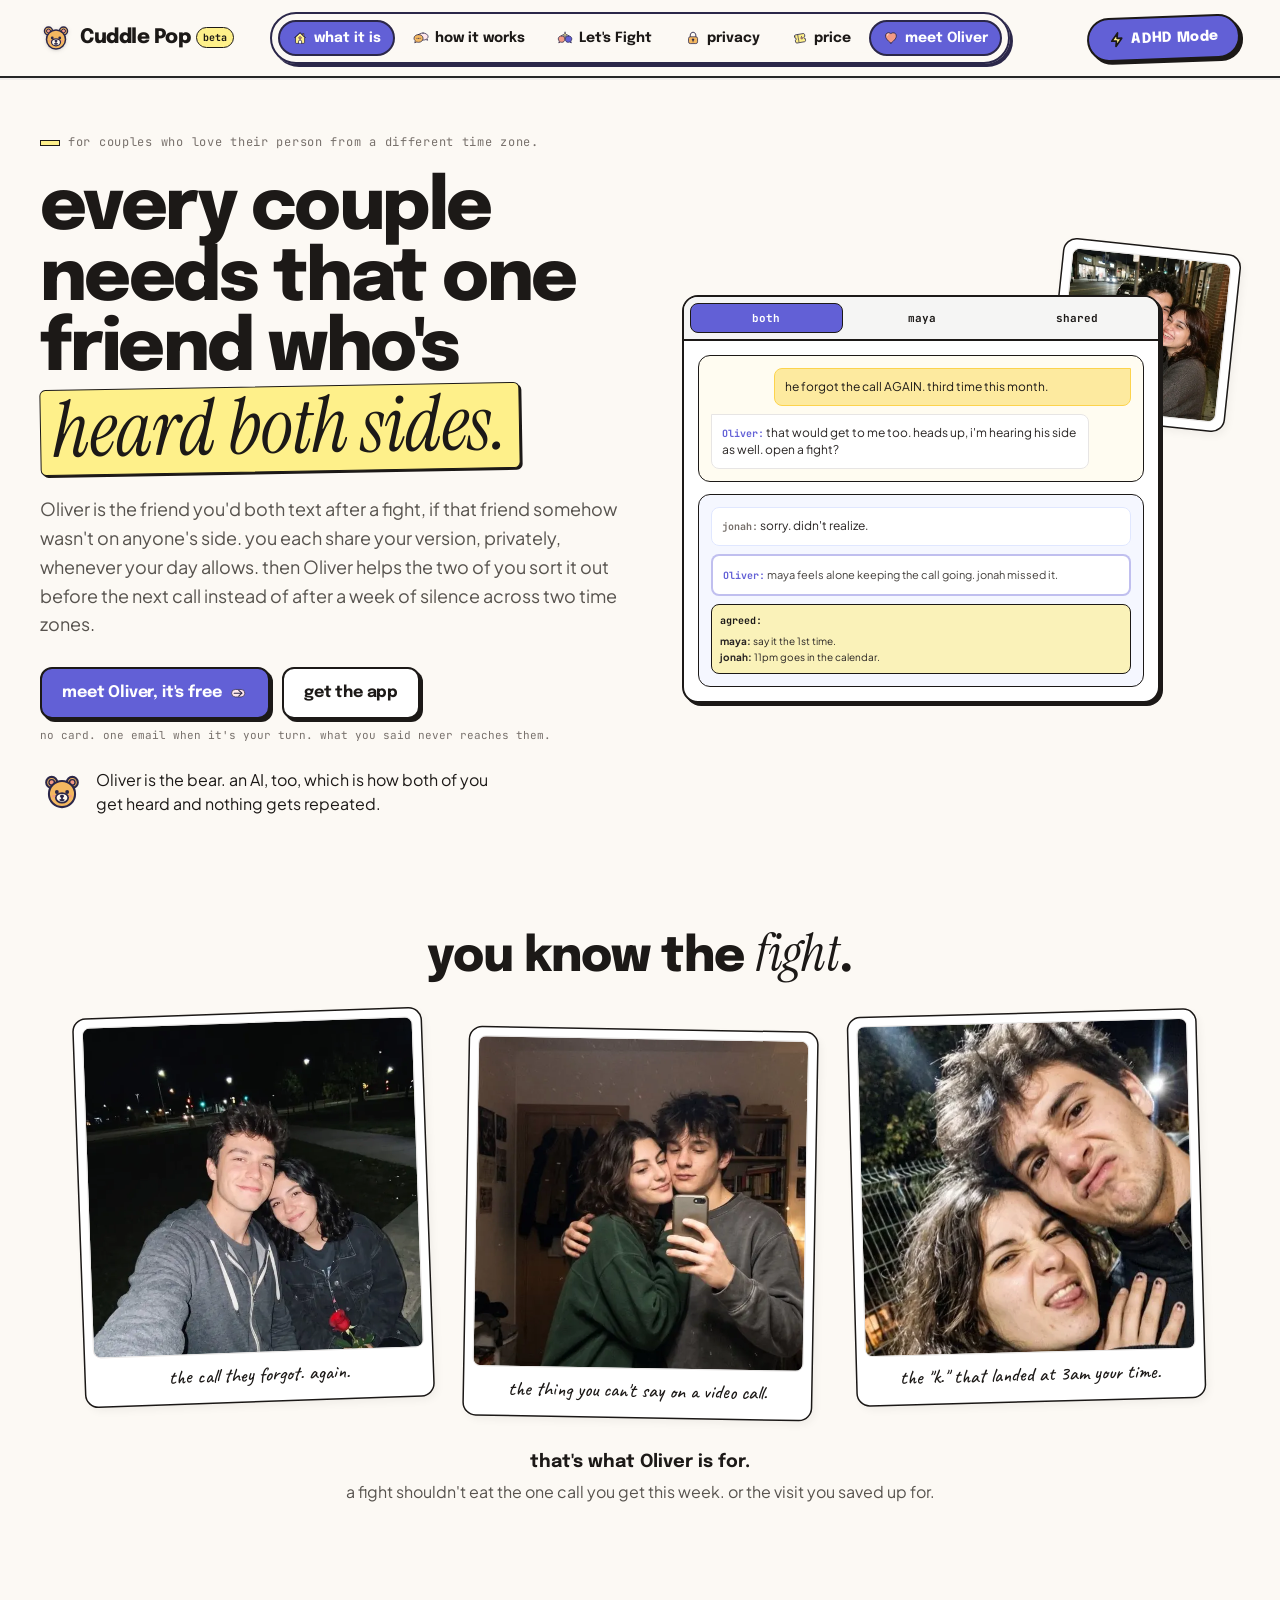
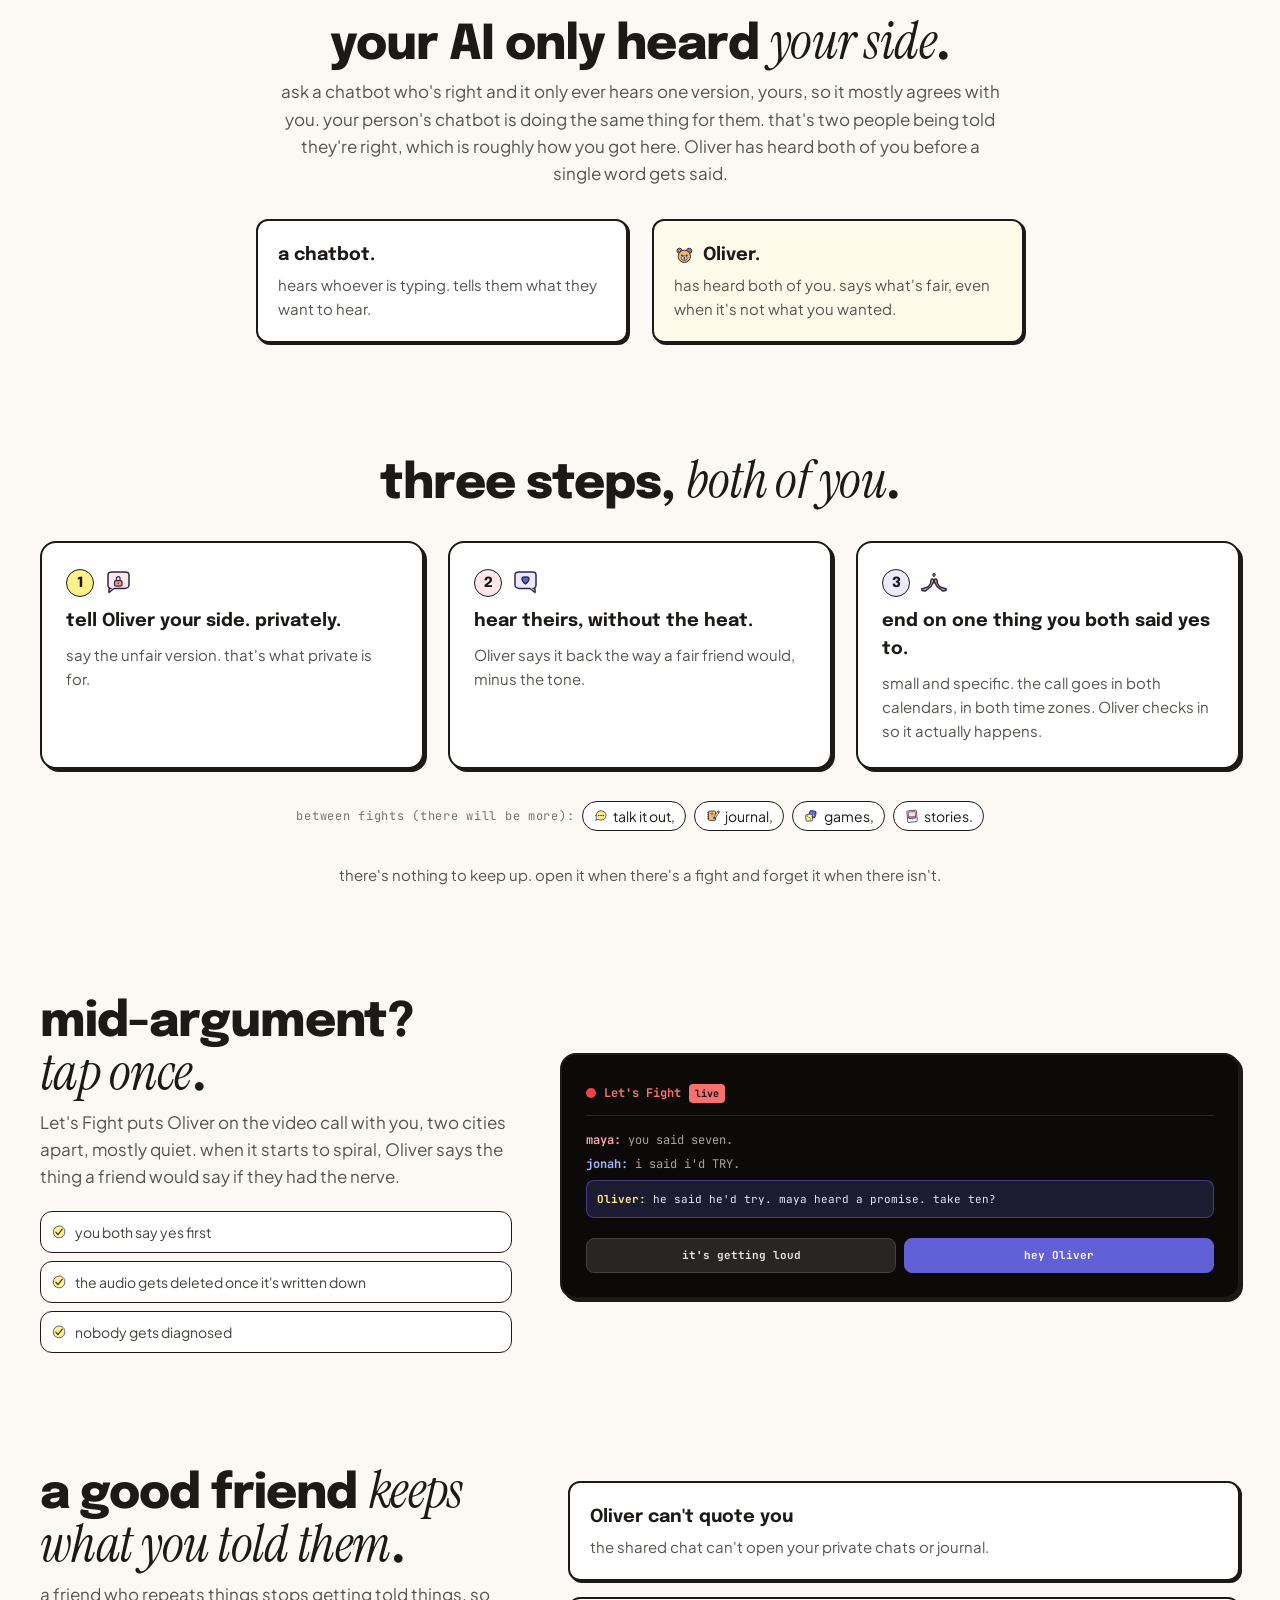
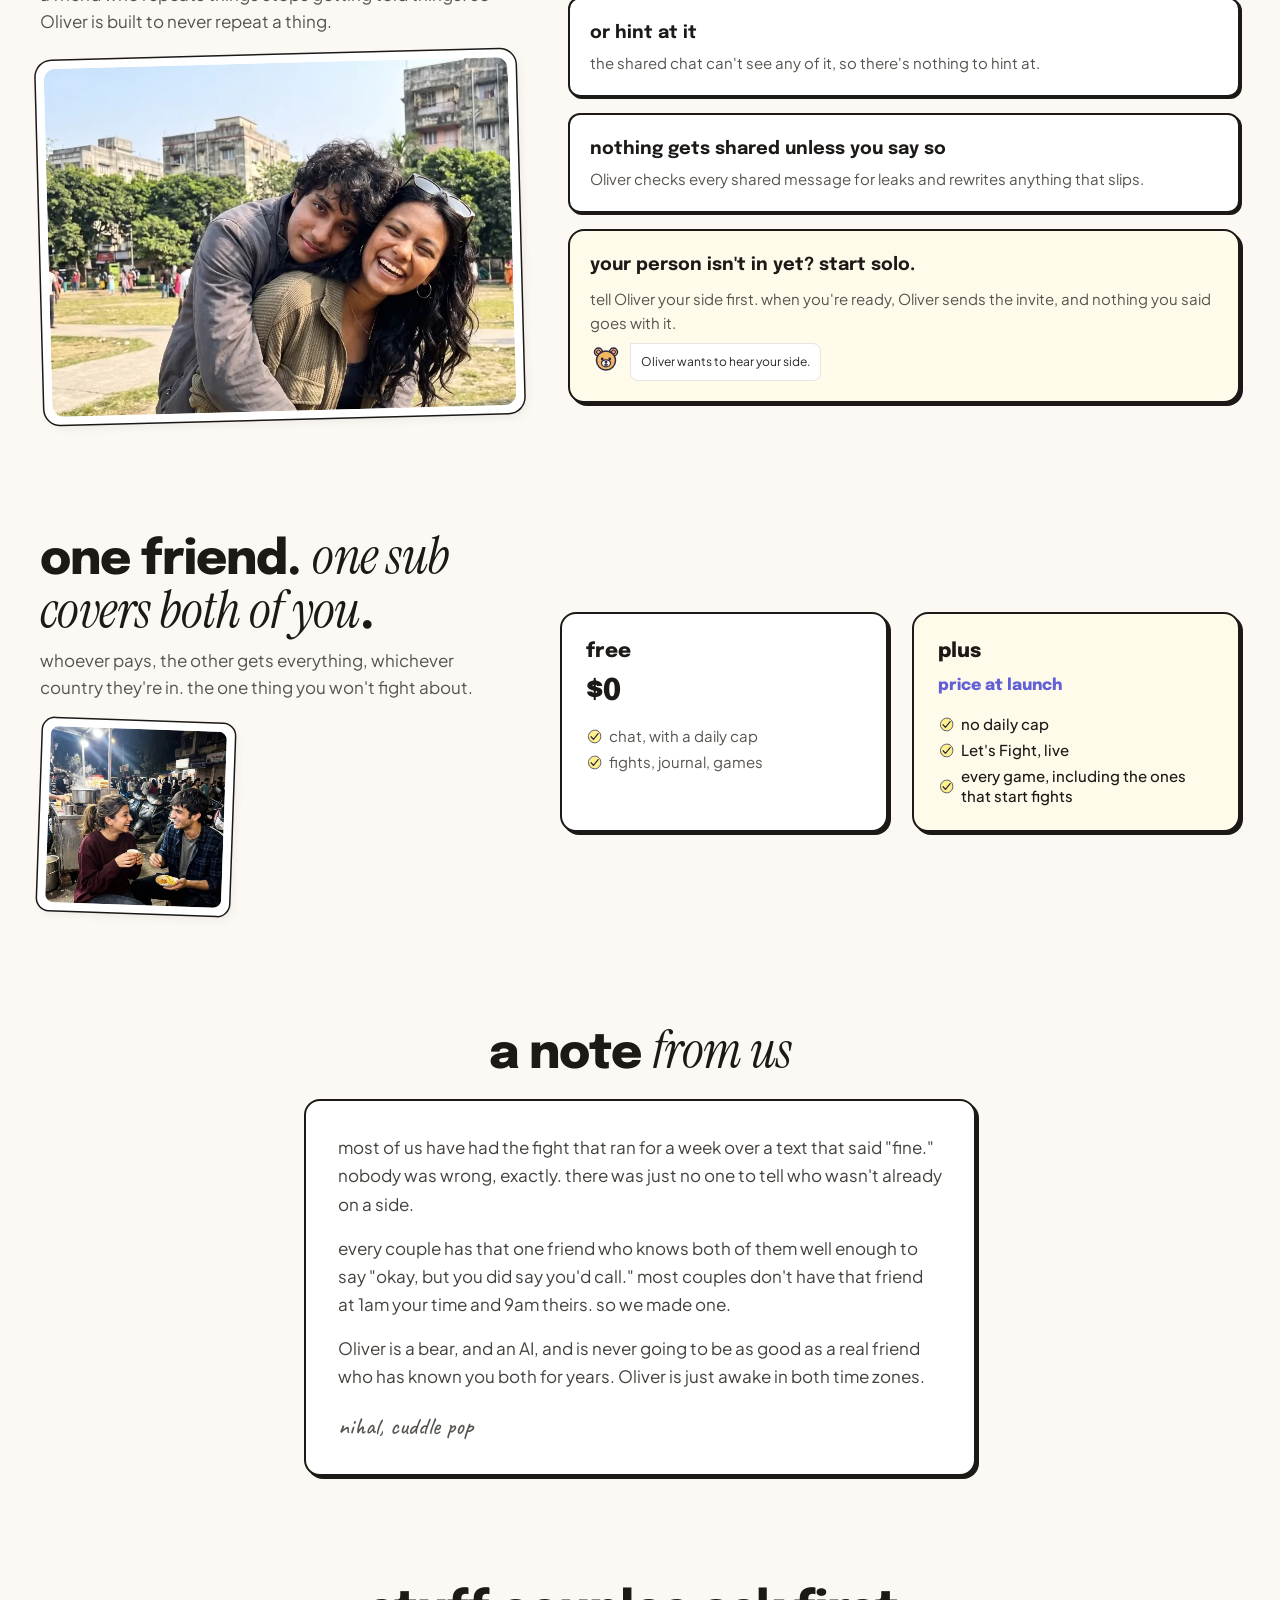
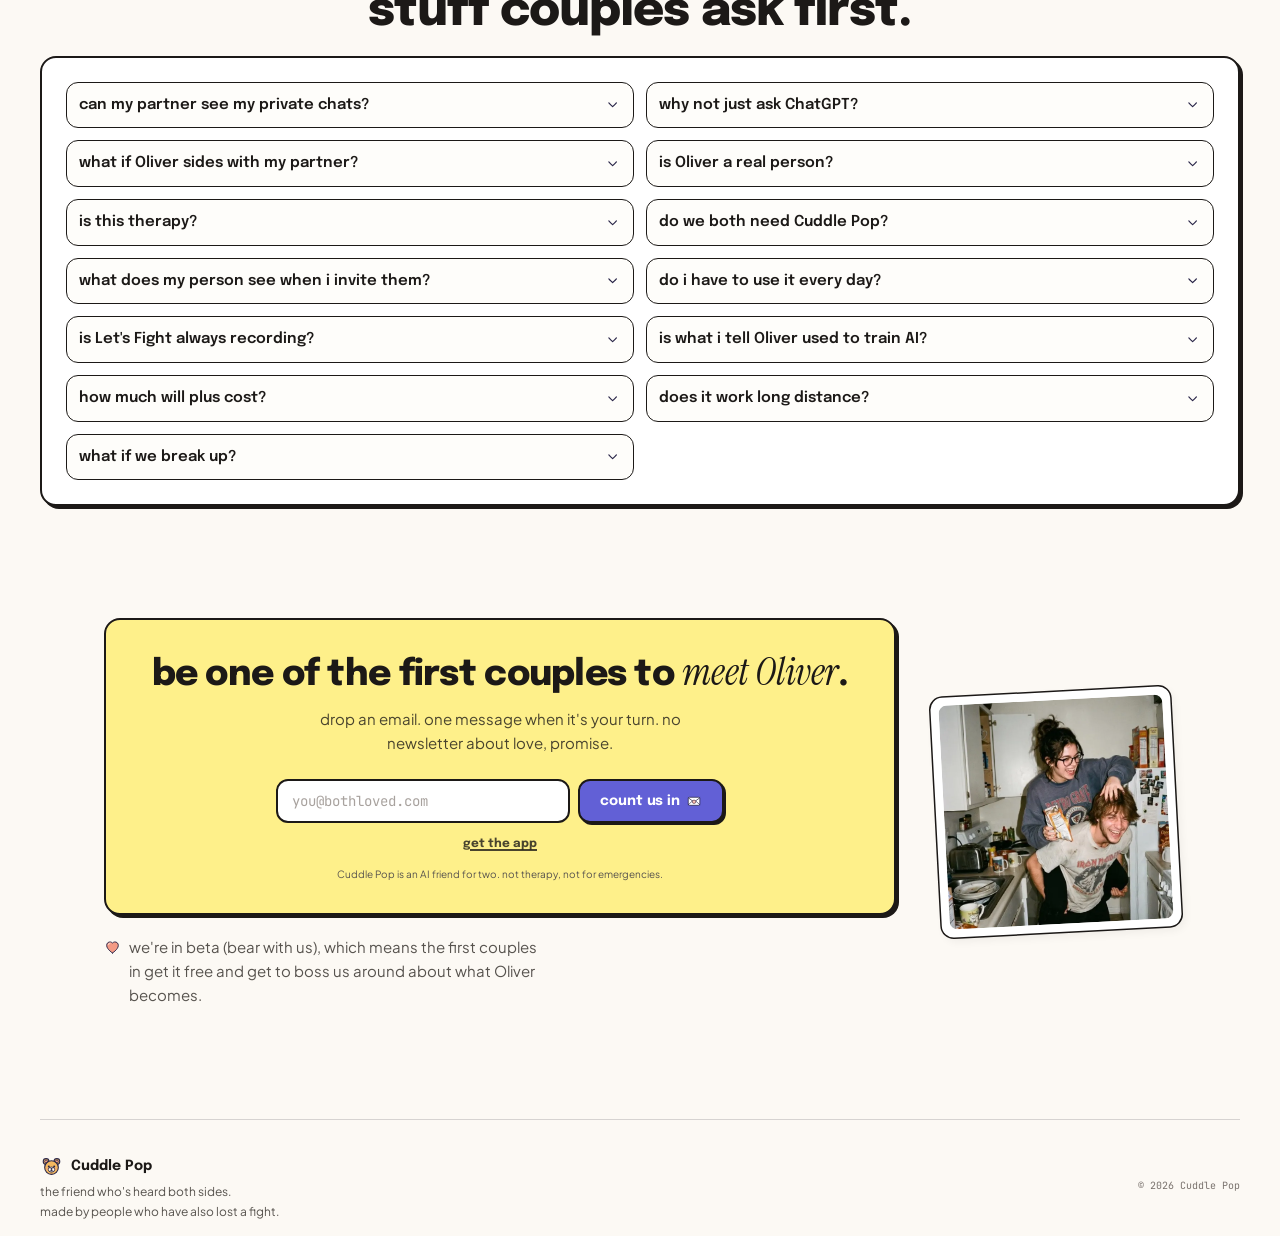
==== commit 3e02c939: "Update site" ====
--- a/index.html
+++ b/index.html
@@ -33,7 +33,7 @@
   <link rel="preload" as="style" href="https://fonts.googleapis.com/css2?family=Epilogue:wght@600;700;800&amp;family=Plus+Jakarta+Sans:wght@400;500;700&amp;family=JetBrains+Mono:wght@500;600&amp;family=Instrument+Serif:ital@1&amp;family=Caveat:wght@500&amp;display=swap" onload="this.onload=null;this.rel='stylesheet'">
   <noscript><link rel="stylesheet" href="https://fonts.googleapis.com/css2?family=Epilogue:wght@600;700;800&amp;family=Plus+Jakarta+Sans:wght@400;500;700&amp;family=JetBrains+Mono:wght@500;600&amp;family=Instrument+Serif:ital@1&amp;family=Caveat:wght@500&amp;display=swap"></noscript>
 
-  <link rel="stylesheet" href="assets/site.css?v=304f6cec2c">
+  <link rel="stylesheet" href="assets/site.css?v=babd26ed87">
 
   <style>
     /* Prevent iOS horizontal rubber banding, hide scrollbars */
@@ -263,7 +263,7 @@
 
   <!-- ================= FLOATING DOCK ================= -->
   <div id="dock-wrap" class="fixed inset-x-0 z-50 flex justify-center px-2 pointer-events-none">
-    <nav id="dock" aria-label="Sections" class="pointer-events-auto max-w-full flex items-center gap-0.5 md:gap-1 p-1 md:p-1.5 rounded-[1.75rem] md:rounded-full bg-brand-cream/[0.92] backdrop-blur-md border-2 border-[#2B2749] shadow-[3px_3px_0px_#2B2749]">
+    <nav id="dock" aria-label="sections" class="pointer-events-auto max-w-full flex items-center gap-0.5 md:gap-1 p-1 md:p-1.5 rounded-[1.75rem] md:rounded-full bg-brand-cream/[0.92] backdrop-blur-md border-2 border-[#2B2749] shadow-[3px_3px_0px_#2B2749]">
       <a href="#panel-home" data-section="panel-home" aria-label="what it is" class="tab-btn flex flex-col md:flex-row items-center gap-0.5 md:gap-1.5 whitespace-nowrap rounded-full border-2 border-transparent px-2 py-1 md:px-3 md:py-1.5 text-sm font-heading font-bold text-brand-dark transition-[transform,background-color] duration-150 ease-out will-change-transform [@media(hover:hover)]:hover:scale-[1.12] [@media(hover:hover)]:hover:bg-brand-butter">
         <svg class="ic" aria-hidden="true"><use href="#i-home"/></svg>
         <span class="md:hidden text-[10px] leading-none">what</span><span class="sr-only md:not-sr-only">what it is</span>
--- a/assets/site.css
+++ b/assets/site.css
@@ -1 +1 @@
-*,:after,:before{--tw-border-spacing-x:0;--tw-border-spacing-y:0;--tw-translate-x:0;--tw-translate-y:0;--tw-rotate:0;--tw-skew-x:0;--tw-skew-y:0;--tw-scale-x:1;--tw-scale-y:1;--tw-pan-x: ;--tw-pan-y: ;--tw-pinch-zoom: ;--tw-scroll-snap-strictness:proximity;--tw-gradient-from-position: ;--tw-gradient-via-position: ;--tw-gradient-to-position: ;--tw-ordinal: ;--tw-slashed-zero: ;--tw-numeric-figure: ;--tw-numeric-spacing: ;--tw-numeric-fraction: ;--tw-ring-inset: ;--tw-ring-offset-width:0px;--tw-ring-offset-color:#fff;--tw-ring-color:rgba(59,130,246,.5);--tw-ring-offset-shadow:0 0 #0000;--tw-ring-shadow:0 0 #0000;--tw-shadow:0 0 #0000;--tw-shadow-colored:0 0 #0000;--tw-blur: ;--tw-brightness: ;--tw-contrast: ;--tw-grayscale: ;--tw-hue-rotate: ;--tw-invert: ;--tw-saturate: ;--tw-sepia: ;--tw-drop-shadow: ;--tw-backdrop-blur: ;--tw-backdrop-brightness: ;--tw-backdrop-contrast: ;--tw-backdrop-grayscale: ;--tw-backdrop-hue-rotate: ;--tw-backdrop-invert: ;--tw-backdrop-opacity: ;--tw-backdrop-saturate: ;--tw-backdrop-sepia: ;--tw-contain-size: ;--tw-contain-layout: ;--tw-contain-paint: ;--tw-contain-style: }::backdrop{--tw-border-spacing-x:0;--tw-border-spacing-y:0;--tw-translate-x:0;--tw-translate-y:0;--tw-rotate:0;--tw-skew-x:0;--tw-skew-y:0;--tw-scale-x:1;--tw-scale-y:1;--tw-pan-x: ;--tw-pan-y: ;--tw-pinch-zoom: ;--tw-scroll-snap-strictness:proximity;--tw-gradient-from-position: ;--tw-gradient-via-position: ;--tw-gradient-to-position: ;--tw-ordinal: ;--tw-slashed-zero: ;--tw-numeric-figure: ;--tw-numeric-spacing: ;--tw-numeric-fraction: ;--tw-ring-inset: ;--tw-ring-offset-width:0px;--tw-ring-offset-color:#fff;--tw-ring-color:rgba(59,130,246,.5);--tw-ring-offset-shadow:0 0 #0000;--tw-ring-shadow:0 0 #0000;--tw-shadow:0 0 #0000;--tw-shadow-colored:0 0 #0000;--tw-blur: ;--tw-brightness: ;--tw-contrast: ;--tw-grayscale: ;--tw-hue-rotate: ;--tw-invert: ;--tw-saturate: ;--tw-sepia: ;--tw-drop-shadow: ;--tw-backdrop-blur: ;--tw-backdrop-brightness: ;--tw-backdrop-contrast: ;--tw-backdrop-grayscale: ;--tw-backdrop-hue-rotate: ;--tw-backdrop-invert: ;--tw-backdrop-opacity: ;--tw-backdrop-saturate: ;--tw-backdrop-sepia: ;--tw-contain-size: ;--tw-contain-layout: ;--tw-contain-paint: ;--tw-contain-style: }/*! tailwindcss v3.4.19 | MIT License | https://tailwindcss.com*/*,:after,:before{box-sizing:border-box;border:0 solid #e5e7eb}:after,:before{--tw-content:""}:host,html{line-height:1.5;-webkit-text-size-adjust:100%;-moz-tab-size:4;-o-tab-size:4;tab-size:4;font-family:Plus Jakarta Sans,sans-serif;font-feature-settings:normal;font-variation-settings:normal;-webkit-tap-highlight-color:transparent}body{margin:0;line-height:inherit}hr{height:0;color:inherit;border-top-width:1px}abbr:where([title]){-webkit-text-decoration:underline dotted;text-decoration:underline dotted}h1,h2,h3,h4,h5,h6{font-size:inherit;font-weight:inherit}a{color:inherit;text-decoration:inherit}b,strong{font-weight:bolder}code,kbd,pre,samp{font-family:JetBrains Mono,monospace;font-feature-settings:normal;font-variation-settings:normal;font-size:1em}small{font-size:80%}sub,sup{font-size:75%;line-height:0;position:relative;vertical-align:baseline}sub{bottom:-.25em}sup{top:-.5em}table{text-indent:0;border-color:inherit;border-collapse:collapse}button,input,optgroup,select,textarea{font-family:inherit;font-feature-settings:inherit;font-variation-settings:inherit;font-size:100%;font-weight:inherit;line-height:inherit;letter-spacing:inherit;color:inherit;margin:0;padding:0}button,select{text-transform:none}button,input:where([type=button]),input:where([type=reset]),input:where([type=submit]){-webkit-appearance:button;background-color:transparent;background-image:none}:-moz-focusring{outline:auto}:-moz-ui-invalid{box-shadow:none}progress{vertical-align:baseline}::-webkit-inner-spin-button,::-webkit-outer-spin-button{height:auto}[type=search]{-webkit-appearance:textfield;outline-offset:-2px}::-webkit-search-decoration{-webkit-appearance:none}::-webkit-file-upload-button{-webkit-appearance:button;font:inherit}summary{display:list-item}blockquote,dd,dl,figure,h1,h2,h3,h4,h5,h6,hr,p,pre{margin:0}fieldset{margin:0}fieldset,legend{padding:0}menu,ol,ul{list-style:none;margin:0;padding:0}dialog{padding:0}textarea{resize:vertical}input::-moz-placeholder,textarea::-moz-placeholder{opacity:1;color:#9ca3af}input::placeholder,textarea::placeholder{opacity:1;color:#9ca3af}[role=button],button{cursor:pointer}:disabled{cursor:default}audio,canvas,embed,iframe,img,object,svg,video{display:block;vertical-align:middle}img,video{max-width:100%;height:auto}[hidden]:where(:not([hidden=until-found])){display:none}.sr-only{position:absolute;width:1px;height:1px;padding:0;margin:-1px;overflow:hidden;clip:rect(0,0,0,0);white-space:nowrap;border-width:0}.pointer-events-none{pointer-events:none}.pointer-events-auto{pointer-events:auto}.fixed{position:fixed}.absolute{position:absolute}.relative{position:relative}.sticky{position:sticky}.inset-0{inset:0}.inset-x-0{left:0;right:0}.-bottom-3{bottom:-.75rem}.-top-16{top:-4rem}.left-0{left:0}.left-1\/2{left:50%}.left-\[8\%\]{left:8%}.right-0{right:0}.right-2{right:.5rem}.right-3{right:.75rem}.right-\[8\%\]{right:8%}.top-0{top:0}.top-1\/2{top:50%}.top-2{top:.5rem}.top-3{top:.75rem}.-z-10{z-index:-10}.z-10{z-index:10}.z-20{z-index:20}.z-30{z-index:30}.z-50{z-index:50}.z-\[60\]{z-index:60}.mx-auto{margin-left:auto;margin-right:auto}.-mt-2{margin-top:-.5rem}.mb-10{margin-bottom:2.5rem}.mb-2{margin-bottom:.5rem}.mb-3{margin-bottom:.75rem}.mb-4{margin-bottom:1rem}.mb-6{margin-bottom:1.5rem}.mb-8{margin-bottom:2rem}.ml-2{margin-left:.5rem}.ml-auto{margin-left:auto}.mr-2{margin-right:.5rem}.mt-1{margin-top:.25rem}.mt-2{margin-top:.5rem}.mt-4{margin-top:1rem}.block{display:block}.inline-block{display:inline-block}.flex{display:flex}.inline-flex{display:inline-flex}.grid{display:grid}.contents{display:contents}.hidden{display:none}.aspect-\[4\/3\]{aspect-ratio:4/3}.aspect-square{aspect-ratio:1/1}.h-1{height:.25rem}.h-11{height:2.75rem}.h-12{height:3rem}.h-16{height:4rem}.h-2{height:.5rem}.h-2\.5{height:.625rem}.h-20{height:5rem}.h-24{height:6rem}.h-28{height:7rem}.h-4{height:1rem}.h-44{height:11rem}.h-7{height:1.75rem}.h-8{height:2rem}.h-9{height:2.25rem}.h-\[6px\]{height:6px}.h-full{height:100%}.min-h-\[200px\]{min-height:200px}.min-h-\[230px\]{min-height:230px}.min-h-\[60px\]{min-height:60px}.min-h-screen{min-height:100vh}.w-1{width:.25rem}.w-11{width:2.75rem}.w-12{width:3rem}.w-16{width:4rem}.w-2{width:.5rem}.w-2\.5{width:.625rem}.w-20{width:5rem}.w-28{width:7rem}.w-36{width:9rem}.w-4{width:1rem}.w-40{width:10rem}.w-44{width:11rem}.w-48{width:12rem}.w-5{width:1.25rem}.w-7{width:1.75rem}.w-72{width:18rem}.w-8{width:2rem}.w-9{width:2.25rem}.w-\[calc\(100\%-2rem\)\]{width:calc(100% - 2rem)}.w-full{width:100%}.min-w-0{min-width:0}.max-w-2xl{max-width:42rem}.max-w-4xl{max-width:56rem}.max-w-\[1200px\]{max-width:1200px}.max-w-\[60ch\]{max-width:60ch}.max-w-\[85\%\]{max-width:85%}.max-w-\[90\%\]{max-width:90%}.max-w-full{max-width:100%}.max-w-md{max-width:28rem}.max-w-sm{max-width:24rem}.max-w-xl{max-width:36rem}.max-w-xs{max-width:20rem}.flex-1{flex:1 1 0%}.shrink-0{flex-shrink:0}.rotate-180{--tw-rotate:180deg}.rotate-180,.rotate-\[-1\.5deg\]{transform:translate(var(--tw-translate-x),var(--tw-translate-y)) rotate(var(--tw-rotate)) skewX(var(--tw-skew-x)) skewY(var(--tw-skew-y)) scaleX(var(--tw-scale-x)) scaleY(var(--tw-scale-y))}.rotate-\[-1\.5deg\]{--tw-rotate:-1.5deg}.rotate-\[-1deg\]{--tw-rotate:-1deg}.rotate-\[-1deg\],.rotate-\[-3deg\]{transform:translate(var(--tw-translate-x),var(--tw-translate-y)) rotate(var(--tw-rotate)) skewX(var(--tw-skew-x)) skewY(var(--tw-skew-y)) scaleX(var(--tw-scale-x)) scaleY(var(--tw-scale-y))}.rotate-\[-3deg\]{--tw-rotate:-3deg}.rotate-\[1\.5deg\]{--tw-rotate:1.5deg}.rotate-\[1\.5deg\],.rotate-\[2deg\]{transform:translate(var(--tw-translate-x),var(--tw-translate-y)) rotate(var(--tw-rotate)) skewX(var(--tw-skew-x)) skewY(var(--tw-skew-y)) scaleX(var(--tw-scale-x)) scaleY(var(--tw-scale-y))}.rotate-\[2deg\]{--tw-rotate:2deg}.rotate-\[6deg\]{--tw-rotate:6deg}.rotate-\[6deg\],.transform{transform:translate(var(--tw-translate-x),var(--tw-translate-y)) rotate(var(--tw-rotate)) skewX(var(--tw-skew-x)) skewY(var(--tw-skew-y)) scaleX(var(--tw-scale-x)) scaleY(var(--tw-scale-y))}@keyframes ping{75%,to{transform:scale(2);opacity:0}}.animate-ping{animation:ping 1s cubic-bezier(0,0,.2,1) infinite}.grid-cols-1{grid-template-columns:repeat(1,minmax(0,1fr))}.grid-cols-2{grid-template-columns:repeat(2,minmax(0,1fr))}.flex-col{flex-direction:column}.flex-wrap{flex-wrap:wrap}.items-start{align-items:flex-start}.items-end{align-items:flex-end}.items-center{align-items:center}.justify-end{justify-content:flex-end}.justify-center{justify-content:center}.justify-between{justify-content:space-between}.gap-0\.5{gap:.125rem}.gap-1{gap:.25rem}.gap-1\.5{gap:.375rem}.gap-2{gap:.5rem}.gap-2\.5{gap:.625rem}.gap-3{gap:.75rem}.gap-4{gap:1rem}.gap-5{gap:1.25rem}.gap-6{gap:1.5rem}.gap-8{gap:2rem}.space-y-1>:not([hidden])~:not([hidden]){--tw-space-y-reverse:0;margin-top:calc(.25rem*(1 - var(--tw-space-y-reverse)));margin-bottom:calc(.25rem*var(--tw-space-y-reverse))}.space-y-1\.5>:not([hidden])~:not([hidden]){--tw-space-y-reverse:0;margin-top:calc(.375rem*(1 - var(--tw-space-y-reverse)));margin-bottom:calc(.375rem*var(--tw-space-y-reverse))}.space-y-2>:not([hidden])~:not([hidden]){--tw-space-y-reverse:0;margin-top:calc(.5rem*(1 - var(--tw-space-y-reverse)));margin-bottom:calc(.5rem*var(--tw-space-y-reverse))}.space-y-20>:not([hidden])~:not([hidden]){--tw-space-y-reverse:0;margin-top:calc(5rem*(1 - var(--tw-space-y-reverse)));margin-bottom:calc(5rem*var(--tw-space-y-reverse))}.space-y-3>:not([hidden])~:not([hidden]){--tw-space-y-reverse:0;margin-top:calc(.75rem*(1 - var(--tw-space-y-reverse)));margin-bottom:calc(.75rem*var(--tw-space-y-reverse))}.space-y-4>:not([hidden])~:not([hidden]){--tw-space-y-reverse:0;margin-top:calc(1rem*(1 - var(--tw-space-y-reverse)));margin-bottom:calc(1rem*var(--tw-space-y-reverse))}.space-y-5>:not([hidden])~:not([hidden]){--tw-space-y-reverse:0;margin-top:calc(1.25rem*(1 - var(--tw-space-y-reverse)));margin-bottom:calc(1.25rem*var(--tw-space-y-reverse))}.space-y-6>:not([hidden])~:not([hidden]){--tw-space-y-reverse:0;margin-top:calc(1.5rem*(1 - var(--tw-space-y-reverse)));margin-bottom:calc(1.5rem*var(--tw-space-y-reverse))}.space-y-8>:not([hidden])~:not([hidden]){--tw-space-y-reverse:0;margin-top:calc(2rem*(1 - var(--tw-space-y-reverse)));margin-bottom:calc(2rem*var(--tw-space-y-reverse))}.overflow-hidden{overflow:hidden}.scroll-smooth{scroll-behavior:smooth}.whitespace-nowrap{white-space:nowrap}.rounded{border-radius:.25rem}.rounded-2xl{border-radius:1rem}.rounded-3xl{border-radius:1.5rem}.rounded-\[1\.75rem\]{border-radius:1.75rem}.rounded-full{border-radius:9999px}.rounded-lg{border-radius:.5rem}.rounded-md{border-radius:.375rem}.rounded-xl{border-radius:.75rem}.rounded-bl-sm{border-bottom-left-radius:.125rem}.rounded-br-sm{border-bottom-right-radius:.125rem}.rounded-tl-none{border-top-left-radius:0}.rounded-tr-none{border-top-right-radius:0}.border{border-width:1px}.border-2{border-width:2px}.border-\[3px\]{border-width:3px}.border-b{border-bottom-width:1px}.border-b-2{border-bottom-width:2px}.border-t{border-top-width:1px}.border-t-2{border-top-width:2px}.border-dashed{border-style:dashed}.border-\[\#2B2749\]{--tw-border-opacity:1;border-color:rgb(43 39 73/var(--tw-border-opacity,1))}.border-amber-300{--tw-border-opacity:1;border-color:rgb(252 211 77/var(--tw-border-opacity,1))}.border-brand-border{--tw-border-opacity:1;border-color:rgb(38 38 38/var(--tw-border-opacity,1))}.border-brand-dark{--tw-border-opacity:1;border-color:rgb(28 25 23/var(--tw-border-opacity,1))}.border-brand-primary{--tw-border-opacity:1;border-color:rgb(98 96 214/var(--tw-border-opacity,1))}.border-brand-primary\/40{border-color:rgba(98,96,214,.4)}.border-brand-primary\/50{border-color:rgba(98,96,214,.5)}.border-emerald-600{--tw-border-opacity:1;border-color:rgb(5 150 105/var(--tw-border-opacity,1))}.border-indigo-100{--tw-border-opacity:1;border-color:rgb(224 231 255/var(--tw-border-opacity,1))}.border-ink{--tw-border-opacity:1;border-color:rgb(28 25 23/var(--tw-border-opacity,1))}.border-stone-200{--tw-border-opacity:1;border-color:rgb(231 229 228/var(--tw-border-opacity,1))}.border-stone-300{--tw-border-opacity:1;border-color:rgb(214 211 209/var(--tw-border-opacity,1))}.border-stone-700{--tw-border-opacity:1;border-color:rgb(68 64 60/var(--tw-border-opacity,1))}.border-stone-800{--tw-border-opacity:1;border-color:rgb(41 37 36/var(--tw-border-opacity,1))}.border-transparent{border-color:transparent}.bg-amber-200\/80{background-color:hsla(48,97%,77%,.8)}.bg-amber-400{--tw-bg-opacity:1;background-color:rgb(251 191 36/var(--tw-bg-opacity,1))}.bg-amber-50\/70{background-color:rgba(255,251,235,.7)}.bg-brand-butter{--tw-bg-opacity:1;background-color:rgb(255 251 235/var(--tw-bg-opacity,1))}.bg-brand-cream{--tw-bg-opacity:1;background-color:rgb(252 249 244/var(--tw-bg-opacity,1))}.bg-brand-cream\/40{background-color:hsla(38,57%,97%,.4)}.bg-brand-cream\/\[0\.92\]{background-color:hsla(38,57%,97%,.92)}.bg-brand-dark\/40{background-color:rgba(28,25,23,.4)}.bg-brand-lavender{--tw-bg-opacity:1;background-color:rgb(237 233 254/var(--tw-bg-opacity,1))}.bg-brand-lemon{--tw-bg-opacity:1;background-color:rgb(254 240 138/var(--tw-bg-opacity,1))}.bg-brand-lemon\/60{background-color:hsla(53,98%,77%,.6)}.bg-brand-peach{--tw-bg-opacity:1;background-color:rgb(255 231 236/var(--tw-bg-opacity,1))}.bg-brand-primary{--tw-bg-opacity:1;background-color:rgb(98 96 214/var(--tw-bg-opacity,1))}.bg-brand-primary\/20{background-color:rgba(98,96,214,.2)}.bg-brand-rose{--tw-bg-opacity:1;background-color:rgb(253 164 175/var(--tw-bg-opacity,1))}.bg-canvas{--tw-bg-opacity:1;background-color:rgb(252 249 244/var(--tw-bg-opacity,1))}.bg-canvas\/90{background-color:hsla(38,57%,97%,.9)}.bg-emerald-100{--tw-bg-opacity:1;background-color:rgb(209 250 229/var(--tw-bg-opacity,1))}.bg-indigo-50\/60{background-color:rgba(238,242,255,.6)}.bg-indigo-500{--tw-bg-opacity:1;background-color:rgb(99 102 241/var(--tw-bg-opacity,1))}.bg-ink{--tw-bg-opacity:1;background-color:rgb(28 25 23/var(--tw-bg-opacity,1))}.bg-ink\/40{background-color:rgba(28,25,23,.4)}.bg-lavender{--tw-bg-opacity:1;background-color:rgb(237 233 254/var(--tw-bg-opacity,1))}.bg-lemon{--tw-bg-opacity:1;background-color:rgb(254 240 138/var(--tw-bg-opacity,1))}.bg-peach{--tw-bg-opacity:1;background-color:rgb(255 231 236/var(--tw-bg-opacity,1))}.bg-red-400{--tw-bg-opacity:1;background-color:rgb(248 113 113/var(--tw-bg-opacity,1))}.bg-red-500{--tw-bg-opacity:1;background-color:rgb(239 68 68/var(--tw-bg-opacity,1))}.bg-stone-100{--tw-bg-opacity:1;background-color:rgb(245 245 244/var(--tw-bg-opacity,1))}.bg-stone-800{--tw-bg-opacity:1;background-color:rgb(41 37 36/var(--tw-bg-opacity,1))}.bg-stone-900{--tw-bg-opacity:1;background-color:rgb(28 25 23/var(--tw-bg-opacity,1))}.bg-stone-950{--tw-bg-opacity:1;background-color:rgb(12 10 9/var(--tw-bg-opacity,1))}.bg-violet{--tw-bg-opacity:1;background-color:rgb(98 96 214/var(--tw-bg-opacity,1))}.bg-white{--tw-bg-opacity:1;background-color:rgb(255 255 255/var(--tw-bg-opacity,1))}.object-cover{-o-object-fit:cover;object-fit:cover}.p-1{padding:.25rem}.p-1\.5{padding:.375rem}.p-2{padding:.5rem}.p-2\.5{padding:.625rem}.p-3{padding:.75rem}.p-3\.5{padding:.875rem}.p-4{padding:1rem}.p-5{padding:1.25rem}.p-6{padding:1.5rem}.px-1\.5{padding-left:.375rem;padding-right:.375rem}.px-2{padding-left:.5rem;padding-right:.5rem}.px-2\.5{padding-left:.625rem;padding-right:.625rem}.px-3{padding-left:.75rem;padding-right:.75rem}.px-3\.5{padding-left:.875rem;padding-right:.875rem}.px-4{padding-left:1rem;padding-right:1rem}.px-5{padding-left:1.25rem;padding-right:1.25rem}.px-6{padding-left:1.5rem;padding-right:1.5rem}.py-0\.5{padding-top:.125rem;padding-bottom:.125rem}.py-1{padding-top:.25rem;padding-bottom:.25rem}.py-1\.5{padding-top:.375rem;padding-bottom:.375rem}.py-10{padding-top:2.5rem;padding-bottom:2.5rem}.py-14{padding-top:3.5rem;padding-bottom:3.5rem}.py-2{padding-top:.5rem;padding-bottom:.5rem}.py-2\.5{padding-top:.625rem;padding-bottom:.625rem}.py-3{padding-top:.75rem;padding-bottom:.75rem}.py-3\.5{padding-top:.875rem;padding-bottom:.875rem}.pb-16{padding-bottom:4rem}.pb-2{padding-bottom:.5rem}.pb-24{padding-bottom:6rem}.pb-3\.5{padding-bottom:.875rem}.pb-4{padding-bottom:1rem}.pr-10{padding-right:2.5rem}.pt-0{padding-top:0}.pt-1{padding-top:.25rem}.pt-10{padding-top:2.5rem}.pt-2{padding-top:.5rem}.pt-6{padding-top:1.5rem}.pt-8{padding-top:2rem}.text-left{text-align:left}.text-center{text-align:center}.align-middle{vertical-align:middle}.font-accent{font-family:"Instrument Serif",Georgia,serif}.font-hand{font-family:Caveat,cursive}.font-heading{font-family:Epilogue,sans-serif}.font-mono{font-family:JetBrains Mono,monospace}.text-2xl{font-size:1.5rem;line-height:2rem}.text-3xl{font-size:1.875rem;line-height:2.25rem}.text-4xl{font-size:2.25rem;line-height:2.5rem}.text-\[1\.08em\]{font-size:1.08em}.text-\[10px\]{font-size:10px}.text-\[11px\]{font-size:11px}.text-\[15px\]{font-size:15px}.text-\[17px\]{font-size:17px}.text-\[2\.6rem\]{font-size:2.6rem}.text-base{font-size:1rem;line-height:1.5rem}.text-lg{font-size:1.125rem;line-height:1.75rem}.text-sm{font-size:.875rem;line-height:1.25rem}.text-xl{font-size:1.25rem;line-height:1.75rem}.text-xs{font-size:.75rem;line-height:1rem}.font-black{font-weight:900}.font-bold{font-weight:700}.font-extrabold{font-weight:800}.font-medium{font-weight:500}.font-normal{font-weight:400}.font-semibold{font-weight:600}.italic{font-style:italic}.leading-\[1\.04\]{line-height:1.04}.leading-\[1\.05\]{line-height:1.05}.leading-\[1\.08\]{line-height:1.08}.leading-\[1\.65\]{line-height:1.65}.leading-\[1\.6\]{line-height:1.6}.leading-none{line-height:1}.leading-relaxed{line-height:1.625}.leading-snug{line-height:1.375}.leading-tight{line-height:1.25}.tracking-\[-0\.01em\]{letter-spacing:-.01em}.tracking-\[-0\.02em\]{letter-spacing:-.02em}.tracking-\[-0\.035em\]{letter-spacing:-.035em}.tracking-\[0\.06em\]{letter-spacing:.06em}.tracking-tight{letter-spacing:-.025em}.tracking-wide{letter-spacing:.025em}.tracking-wider{letter-spacing:.05em}.text-brand-dark{--tw-text-opacity:1;color:rgb(28 25 23/var(--tw-text-opacity,1))}.text-brand-dark\/80{color:rgba(28,25,23,.8)}.text-brand-lemon{--tw-text-opacity:1;color:rgb(254 240 138/var(--tw-text-opacity,1))}.text-brand-primary{--tw-text-opacity:1;color:rgb(98 96 214/var(--tw-text-opacity,1))}.text-brand-rose{--tw-text-opacity:1;color:rgb(253 164 175/var(--tw-text-opacity,1))}.text-emerald-800{--tw-text-opacity:1;color:rgb(6 95 70/var(--tw-text-opacity,1))}.text-indigo-100{--tw-text-opacity:1;color:rgb(224 231 255/var(--tw-text-opacity,1))}.text-indigo-300{--tw-text-opacity:1;color:rgb(165 180 252/var(--tw-text-opacity,1))}.text-ink{--tw-text-opacity:1;color:rgb(28 25 23/var(--tw-text-opacity,1))}.text-ink\/70{color:rgba(28,25,23,.7)}.text-ink\/80{color:rgba(28,25,23,.8)}.text-red-400{--tw-text-opacity:1;color:rgb(248 113 113/var(--tw-text-opacity,1))}.text-red-700{--tw-text-opacity:1;color:rgb(185 28 28/var(--tw-text-opacity,1))}.text-stone-200{--tw-text-opacity:1;color:rgb(231 229 228/var(--tw-text-opacity,1))}.text-stone-400{--tw-text-opacity:1;color:rgb(168 162 158/var(--tw-text-opacity,1))}.text-stone-500{--tw-text-opacity:1;color:rgb(120 113 108/var(--tw-text-opacity,1))}.text-stone-600{--tw-text-opacity:1;color:rgb(87 83 78/var(--tw-text-opacity,1))}.text-stone-700{--tw-text-opacity:1;color:rgb(68 64 60/var(--tw-text-opacity,1))}.text-stone-800{--tw-text-opacity:1;color:rgb(41 37 36/var(--tw-text-opacity,1))}.text-stone-900{--tw-text-opacity:1;color:rgb(28 25 23/var(--tw-text-opacity,1))}.text-stone-950{--tw-text-opacity:1;color:rgb(12 10 9/var(--tw-text-opacity,1))}.text-white{--tw-text-opacity:1;color:rgb(255 255 255/var(--tw-text-opacity,1))}.underline{text-decoration-line:underline}.decoration-2{text-decoration-thickness:2px}.underline-offset-2{text-underline-offset:2px}.antialiased{-webkit-font-smoothing:antialiased;-moz-osx-font-smoothing:grayscale}.shadow-\[0_2px_0_rgba\(43\2c 39\2c 73\2c 0\.06\)\]{--tw-shadow:0 2px 0 rgba(43,39,73,.06);--tw-shadow-colored:0 2px 0 var(--tw-shadow-color);box-shadow:var(--tw-ring-offset-shadow,0 0 #0000),var(--tw-ring-shadow,0 0 #0000),var(--tw-shadow)}.shadow-\[3px_3px_0px_\#2B2749\]{--tw-shadow:3px 3px 0px #2b2749;--tw-shadow-colored:3px 3px 0px var(--tw-shadow-color)}.shadow-\[3px_3px_0px_\#2B2749\],.shadow-pop{box-shadow:var(--tw-ring-offset-shadow,0 0 #0000),var(--tw-ring-shadow,0 0 #0000),var(--tw-shadow)}.shadow-pop{--tw-shadow:3px 3px 0px #1c1917;--tw-shadow-colored:3px 3px 0px var(--tw-shadow-color)}.shadow-pop-lg{--tw-shadow:5px 5px 0px #1c1917;--tw-shadow-colored:5px 5px 0px var(--tw-shadow-color)}.shadow-pop-lg,.shadow-pop-sm{box-shadow:var(--tw-ring-offset-shadow,0 0 #0000),var(--tw-ring-shadow,0 0 #0000),var(--tw-shadow)}.shadow-pop-sm{--tw-shadow:2px 2px 0px #1c1917;--tw-shadow-colored:2px 2px 0px var(--tw-shadow-color)}.ring{--tw-ring-offset-shadow:var(--tw-ring-inset) 0 0 0 var(--tw-ring-offset-width) var(--tw-ring-offset-color);--tw-ring-shadow:var(--tw-ring-inset) 0 0 0 calc(3px + var(--tw-ring-offset-width)) var(--tw-ring-color)}.ring,.ring-2{box-shadow:var(--tw-ring-offset-shadow),var(--tw-ring-shadow),var(--tw-shadow,0 0 #0000)}.ring-2{--tw-ring-offset-shadow:var(--tw-ring-inset) 0 0 0 var(--tw-ring-offset-width) var(--tw-ring-offset-color);--tw-ring-shadow:var(--tw-ring-inset) 0 0 0 calc(2px + var(--tw-ring-offset-width)) var(--tw-ring-color)}.ring-4{--tw-ring-offset-shadow:var(--tw-ring-inset) 0 0 0 var(--tw-ring-offset-width) var(--tw-ring-offset-color);--tw-ring-shadow:var(--tw-ring-inset) 0 0 0 calc(4px + var(--tw-ring-offset-width)) var(--tw-ring-color);box-shadow:var(--tw-ring-offset-shadow),var(--tw-ring-shadow),var(--tw-shadow,0 0 #0000)}.ring-brand-primary{--tw-ring-opacity:1;--tw-ring-color:rgb(98 96 214/var(--tw-ring-opacity,1))}.ring-violet\/40{--tw-ring-color:rgba(98,96,214,.4)}.blur{--tw-blur:blur(8px)}.blur,.drop-shadow{filter:var(--tw-blur) var(--tw-brightness) var(--tw-contrast) var(--tw-grayscale) var(--tw-hue-rotate) var(--tw-invert) var(--tw-saturate) var(--tw-sepia) var(--tw-drop-shadow)}.drop-shadow{--tw-drop-shadow:drop-shadow(0 1px 2px rgba(0,0,0,.1)) drop-shadow(0 1px 1px rgba(0,0,0,.06))}.filter{filter:var(--tw-blur) var(--tw-brightness) var(--tw-contrast) var(--tw-grayscale) var(--tw-hue-rotate) var(--tw-invert) var(--tw-saturate) var(--tw-sepia) var(--tw-drop-shadow)}.backdrop-blur-md{--tw-backdrop-blur:blur(12px)}.backdrop-blur-md,.backdrop-filter{-webkit-backdrop-filter:var(--tw-backdrop-blur) var(--tw-backdrop-brightness) var(--tw-backdrop-contrast) var(--tw-backdrop-grayscale) var(--tw-backdrop-hue-rotate) var(--tw-backdrop-invert) var(--tw-backdrop-opacity) var(--tw-backdrop-saturate) var(--tw-backdrop-sepia);backdrop-filter:var(--tw-backdrop-blur) var(--tw-backdrop-brightness) var(--tw-backdrop-contrast) var(--tw-backdrop-grayscale) var(--tw-backdrop-hue-rotate) var(--tw-backdrop-invert) var(--tw-backdrop-opacity) var(--tw-backdrop-saturate) var(--tw-backdrop-sepia)}.transition{transition-property:color,background-color,border-color,text-decoration-color,fill,stroke,opacity,box-shadow,transform,filter,-webkit-backdrop-filter;transition-property:color,background-color,border-color,text-decoration-color,fill,stroke,opacity,box-shadow,transform,filter,backdrop-filter;transition-property:color,background-color,border-color,text-decoration-color,fill,stroke,opacity,box-shadow,transform,filter,backdrop-filter,-webkit-backdrop-filter;transition-timing-function:cubic-bezier(.4,0,.2,1);transition-duration:.15s}.transition-\[transform\2c background-color\]{transition-property:transform,background-color;transition-timing-function:cubic-bezier(.4,0,.2,1);transition-duration:.15s}.transition-all{transition-property:all;transition-timing-function:cubic-bezier(.4,0,.2,1);transition-duration:.15s}.transition-colors{transition-property:color,background-color,border-color,text-decoration-color,fill,stroke;transition-timing-function:cubic-bezier(.4,0,.2,1);transition-duration:.15s}.transition-transform{transition-property:transform;transition-timing-function:cubic-bezier(.4,0,.2,1)}.duration-150,.transition-transform{transition-duration:.15s}.ease-in-out{transition-timing-function:cubic-bezier(.4,0,.2,1)}.ease-out{transition-timing-function:cubic-bezier(0,0,.2,1)}.will-change-transform{will-change:transform}.selection\:bg-brand-rose ::-moz-selection{--tw-bg-opacity:1;background-color:rgb(253 164 175/var(--tw-bg-opacity,1))}.selection\:bg-brand-rose ::selection{--tw-bg-opacity:1;background-color:rgb(253 164 175/var(--tw-bg-opacity,1))}.selection\:bg-lemon ::-moz-selection{--tw-bg-opacity:1;background-color:rgb(254 240 138/var(--tw-bg-opacity,1))}.selection\:bg-lemon ::selection{--tw-bg-opacity:1;background-color:rgb(254 240 138/var(--tw-bg-opacity,1))}.selection\:text-brand-dark ::-moz-selection{--tw-text-opacity:1;color:rgb(28 25 23/var(--tw-text-opacity,1))}.selection\:text-brand-dark ::selection{--tw-text-opacity:1;color:rgb(28 25 23/var(--tw-text-opacity,1))}.selection\:text-ink ::-moz-selection{--tw-text-opacity:1;color:rgb(28 25 23/var(--tw-text-opacity,1))}.selection\:text-ink ::selection{--tw-text-opacity:1;color:rgb(28 25 23/var(--tw-text-opacity,1))}.selection\:bg-brand-rose::-moz-selection{--tw-bg-opacity:1;background-color:rgb(253 164 175/var(--tw-bg-opacity,1))}.selection\:bg-brand-rose::selection{--tw-bg-opacity:1;background-color:rgb(253 164 175/var(--tw-bg-opacity,1))}.selection\:bg-lemon::-moz-selection{--tw-bg-opacity:1;background-color:rgb(254 240 138/var(--tw-bg-opacity,1))}.selection\:bg-lemon::selection{--tw-bg-opacity:1;background-color:rgb(254 240 138/var(--tw-bg-opacity,1))}.selection\:text-brand-dark::-moz-selection{--tw-text-opacity:1;color:rgb(28 25 23/var(--tw-text-opacity,1))}.selection\:text-brand-dark::selection{--tw-text-opacity:1;color:rgb(28 25 23/var(--tw-text-opacity,1))}.selection\:text-ink::-moz-selection{--tw-text-opacity:1;color:rgb(28 25 23/var(--tw-text-opacity,1))}.selection\:text-ink::selection{--tw-text-opacity:1;color:rgb(28 25 23/var(--tw-text-opacity,1))}.placeholder\:text-ink\/50::-moz-placeholder{color:rgba(28,25,23,.5)}.placeholder\:text-ink\/50::placeholder{color:rgba(28,25,23,.5)}.placeholder\:text-stone-400::-moz-placeholder{--tw-text-opacity:1;color:rgb(168 162 158/var(--tw-text-opacity,1))}.placeholder\:text-stone-400::placeholder{--tw-text-opacity:1;color:rgb(168 162 158/var(--tw-text-opacity,1))}.hover\:-translate-y-0\.5:hover{--tw-translate-y:-0.125rem}.hover\:-translate-y-0\.5:hover,.hover\:translate-x-0\.5:hover{transform:translate(var(--tw-translate-x),var(--tw-translate-y)) rotate(var(--tw-rotate)) skewX(var(--tw-skew-x)) skewY(var(--tw-skew-y)) scaleX(var(--tw-scale-x)) scaleY(var(--tw-scale-y))}.hover\:translate-x-0\.5:hover{--tw-translate-x:0.125rem}.hover\:translate-y-0\.5:hover{--tw-translate-y:0.125rem;transform:translate(var(--tw-translate-x),var(--tw-translate-y)) rotate(var(--tw-rotate)) skewX(var(--tw-skew-x)) skewY(var(--tw-skew-y)) scaleX(var(--tw-scale-x)) scaleY(var(--tw-scale-y))}.hover\:bg-brand-cream:hover{--tw-bg-opacity:1;background-color:rgb(252 249 244/var(--tw-bg-opacity,1))}.hover\:bg-brand-primaryHover:hover{--tw-bg-opacity:1;background-color:rgb(82 80 184/var(--tw-bg-opacity,1))}.hover\:bg-canvas:hover{--tw-bg-opacity:1;background-color:rgb(252 249 244/var(--tw-bg-opacity,1))}.hover\:bg-stone-200:hover{--tw-bg-opacity:1;background-color:rgb(231 229 228/var(--tw-bg-opacity,1))}.hover\:bg-stone-700:hover{--tw-bg-opacity:1;background-color:rgb(68 64 60/var(--tw-bg-opacity,1))}.hover\:text-brand-primary:hover,.hover\:text-violet:hover{--tw-text-opacity:1;color:rgb(98 96 214/var(--tw-text-opacity,1))}.hover\:shadow-none:hover{--tw-shadow:0 0 #0000;--tw-shadow-colored:0 0 #0000}.hover\:shadow-none:hover,.hover\:shadow-pop-lg:hover{box-shadow:var(--tw-ring-offset-shadow,0 0 #0000),var(--tw-ring-shadow,0 0 #0000),var(--tw-shadow)}.hover\:shadow-pop-lg:hover{--tw-shadow:5px 5px 0px #1c1917;--tw-shadow-colored:5px 5px 0px var(--tw-shadow-color)}.focus\:outline-none:focus{outline:2px solid transparent;outline-offset:2px}.focus\:ring-2:focus{--tw-ring-offset-shadow:var(--tw-ring-inset) 0 0 0 var(--tw-ring-offset-width) var(--tw-ring-offset-color);--tw-ring-shadow:var(--tw-ring-inset) 0 0 0 calc(2px + var(--tw-ring-offset-width)) var(--tw-ring-color);box-shadow:var(--tw-ring-offset-shadow),var(--tw-ring-shadow),var(--tw-shadow,0 0 #0000)}.focus\:ring-brand-primary:focus,.focus\:ring-violet:focus{--tw-ring-opacity:1;--tw-ring-color:rgb(98 96 214/var(--tw-ring-opacity,1))}.active\:translate-x-0\.5:active{--tw-translate-x:0.125rem}.active\:translate-x-0\.5:active,.active\:translate-y-0\.5:active{transform:translate(var(--tw-translate-x),var(--tw-translate-y)) rotate(var(--tw-rotate)) skewX(var(--tw-skew-x)) skewY(var(--tw-skew-y)) scaleX(var(--tw-scale-x)) scaleY(var(--tw-scale-y))}.active\:translate-y-0\.5:active{--tw-translate-y:0.125rem}.active\:shadow-none:active{--tw-shadow:0 0 #0000;--tw-shadow-colored:0 0 #0000;box-shadow:var(--tw-ring-offset-shadow,0 0 #0000),var(--tw-ring-shadow,0 0 #0000),var(--tw-shadow)}.group:hover .group-hover\:scale-110{--tw-scale-x:1.1;--tw-scale-y:1.1;transform:translate(var(--tw-translate-x),var(--tw-translate-y)) rotate(var(--tw-rotate)) skewX(var(--tw-skew-x)) skewY(var(--tw-skew-y)) scaleX(var(--tw-scale-x)) scaleY(var(--tw-scale-y))}@media (min-width:640px){.sm\:mr-10{margin-right:2.5rem}.sm\:block{display:block}.sm\:inline-block{display:inline-block}.sm\:h-36{height:9rem}.sm\:h-52{height:13rem}.sm\:h-56{height:14rem}.sm\:min-h-\[260px\]{min-height:260px}.sm\:w-20{width:5rem}.sm\:w-52{width:13rem}.sm\:grid-cols-2{grid-template-columns:repeat(2,minmax(0,1fr))}.sm\:flex-row{flex-direction:row}.sm\:p-10{padding:2.5rem}.sm\:p-8{padding:2rem}.sm\:px-3{padding-left:.75rem;padding-right:.75rem}.sm\:px-4{padding-left:1rem;padding-right:1rem}.sm\:px-6{padding-left:1.5rem;padding-right:1.5rem}.sm\:text-left{text-align:left}.sm\:text-2xl{font-size:1.5rem;line-height:2rem}.sm\:text-3xl{font-size:1.875rem;line-height:2.25rem}.sm\:text-4xl{font-size:2.25rem;line-height:2.5rem}.sm\:text-5xl{font-size:3rem;line-height:1}.sm\:text-6xl{font-size:3.75rem;line-height:1}.sm\:text-base{font-size:1rem;line-height:1.5rem}.sm\:text-lg{font-size:1.125rem;line-height:1.75rem}.sm\:text-sm{font-size:.875rem;line-height:1.25rem}.sm\:text-xs{font-size:.75rem;line-height:1rem}}@media (min-width:768px){.md\:not-sr-only{position:static;width:auto;height:auto;padding:0;margin:0;overflow:visible;clip:auto;white-space:normal}.md\:col-span-6{grid-column:span 6/span 6}.md\:row-span-4{grid-row:span 4/span 4}.md\:mx-0{margin-left:0;margin-right:0}.md\:-mt-4{margin-top:-1rem}.md\:mb-0{margin-bottom:0}.md\:block{display:block}.md\:flex{display:flex}.md\:grid{display:grid}.md\:hidden{display:none}.md\:h-36{height:9rem}.md\:w-36{width:9rem}.md\:w-full{width:100%}.md\:max-w-2xl{max-width:42rem}.md\:max-w-3xl{max-width:48rem}.md\:max-w-4xl{max-width:56rem}.md\:max-w-md{max-width:28rem}.md\:max-w-none{max-width:none}.md\:shrink-0{flex-shrink:0}.md\:translate-y-4{--tw-translate-y:1rem}.md\:rotate-\[-1\.5deg\],.md\:translate-y-4{transform:translate(var(--tw-translate-x),var(--tw-translate-y)) rotate(var(--tw-rotate)) skewX(var(--tw-skew-x)) skewY(var(--tw-skew-y)) scaleX(var(--tw-scale-x)) scaleY(var(--tw-scale-y))}.md\:rotate-\[-1\.5deg\]{--tw-rotate:-1.5deg}.md\:rotate-\[-2deg\]{--tw-rotate:-2deg}.md\:rotate-\[-2deg\],.md\:rotate-\[1deg\]{transform:translate(var(--tw-translate-x),var(--tw-translate-y)) rotate(var(--tw-rotate)) skewX(var(--tw-skew-x)) skewY(var(--tw-skew-y)) scaleX(var(--tw-scale-x)) scaleY(var(--tw-scale-y))}.md\:rotate-\[1deg\]{--tw-rotate:1deg}.md\:grid-cols-12{grid-template-columns:repeat(12,minmax(0,1fr))}.md\:grid-cols-2{grid-template-columns:repeat(2,minmax(0,1fr))}.md\:grid-cols-3{grid-template-columns:repeat(3,minmax(0,1fr))}.md\:grid-cols-\[1fr_auto\]{grid-template-columns:1fr auto}.md\:grid-cols-\[auto_1fr\]{grid-template-columns:auto 1fr}.md\:flex-row{flex-direction:row}.md\:items-start{align-items:flex-start}.md\:items-center{align-items:center}.md\:justify-start{justify-content:flex-start}.md\:justify-between{justify-content:space-between}.md\:gap-1{gap:.25rem}.md\:gap-1\.5{gap:.375rem}.md\:gap-10{gap:2.5rem}.md\:gap-3{gap:.75rem}.md\:gap-4{gap:1rem}.md\:gap-6{gap:1.5rem}.md\:gap-8{gap:2rem}.md\:gap-x-8{-moz-column-gap:2rem;column-gap:2rem}.md\:space-y-0>:not([hidden])~:not([hidden]){--tw-space-y-reverse:0;margin-top:calc(0px*(1 - var(--tw-space-y-reverse)));margin-bottom:calc(0px*var(--tw-space-y-reverse))}.md\:space-y-1>:not([hidden])~:not([hidden]){--tw-space-y-reverse:0;margin-top:calc(.25rem*(1 - var(--tw-space-y-reverse)));margin-bottom:calc(.25rem*var(--tw-space-y-reverse))}.md\:space-y-24>:not([hidden])~:not([hidden]){--tw-space-y-reverse:0;margin-top:calc(6rem*(1 - var(--tw-space-y-reverse)));margin-bottom:calc(6rem*var(--tw-space-y-reverse))}.md\:space-y-8>:not([hidden])~:not([hidden]){--tw-space-y-reverse:0;margin-top:calc(2rem*(1 - var(--tw-space-y-reverse)));margin-bottom:calc(2rem*var(--tw-space-y-reverse))}.md\:rounded-full{border-radius:9999px}.md\:p-1\.5{padding:.375rem}.md\:p-4{padding:1rem}.md\:p-5{padding:1.25rem}.md\:p-6{padding:1.5rem}.md\:px-3{padding-left:.75rem;padding-right:.75rem}.md\:px-8{padding-left:2rem;padding-right:2rem}.md\:py-1\.5{padding-top:.375rem;padding-bottom:.375rem}.md\:py-20{padding-top:5rem;padding-bottom:5rem}.md\:pb-0{padding-bottom:0}.md\:pb-1{padding-bottom:.25rem}.md\:pb-20{padding-bottom:5rem}.md\:pb-3{padding-bottom:.75rem}.md\:pt-10{padding-top:2.5rem}.md\:pt-12{padding-top:3rem}.md\:pt-14{padding-top:3.5rem}.md\:pt-2{padding-top:.5rem}.md\:pt-4{padding-top:1rem}.md\:pt-\[76px\]{padding-top:76px}.md\:text-left{text-align:left}.md\:text-center{text-align:center}.md\:text-right{text-align:right}.md\:text-3xl{font-size:1.875rem;line-height:2.25rem}.md\:text-4xl{font-size:2.25rem;line-height:2.5rem}.md\:text-5xl{font-size:3rem;line-height:1}.md\:text-\[15px\]{font-size:15px}.md\:text-base{font-size:1rem;line-height:1.5rem}.md\:text-lg{font-size:1.125rem;line-height:1.75rem}.md\:text-sm{font-size:.875rem;line-height:1.25rem}.md\:text-xl{font-size:1.25rem;line-height:1.75rem}.md\:text-xs{font-size:.75rem;line-height:1rem}}@media (min-width:1024px){.lg\:text-5xl{font-size:3rem;line-height:1}}@media (min-width:1280px){.xl\:col-span-5{grid-column:span 5/span 5}.xl\:col-span-6{grid-column:span 6/span 6}.xl\:col-span-7{grid-column:span 7/span 7}.xl\:col-start-1{grid-column-start:1}.xl\:col-start-2{grid-column-start:2}.xl\:row-span-2{grid-row:span 2/span 2}.xl\:row-start-1{grid-row-start:1}.xl\:row-start-2{grid-row-start:2}.xl\:mx-0{margin-left:0;margin-right:0}.xl\:mb-0{margin-bottom:0}.xl\:mb-12{margin-bottom:3rem}.xl\:mb-6{margin-bottom:1.5rem}.xl\:mr-16{margin-right:4rem}.xl\:block{display:block}.xl\:grid{display:grid}.xl\:hidden{display:none}.xl\:h-20{height:5rem}.xl\:h-24{height:6rem}.xl\:h-28{height:7rem}.xl\:h-44{height:11rem}.xl\:h-52{height:13rem}.xl\:h-64{height:16rem}.xl\:h-72{height:18rem}.xl\:h-80{height:20rem}.xl\:min-h-\[120px\]{min-height:120px}.xl\:min-h-\[320px\]{min-height:320px}.xl\:min-h-\[360px\]{min-height:360px}.xl\:min-h-\[640px\]{min-height:640px}.xl\:min-h-\[76px\]{min-height:76px}.xl\:w-24{width:6rem}.xl\:w-28{width:7rem}.xl\:w-44{width:11rem}.xl\:w-48{width:12rem}.xl\:w-52{width:13rem}.xl\:w-60{width:15rem}.xl\:w-64{width:16rem}.xl\:w-72{width:18rem}.xl\:max-w-4xl{max-width:56rem}.xl\:max-w-5xl{max-width:64rem}.xl\:max-w-6xl{max-width:72rem}.xl\:max-w-7xl{max-width:80rem}.xl\:max-w-lg{max-width:32rem}.xl\:max-w-none{max-width:none}.xl\:grid-cols-12{grid-template-columns:repeat(12,minmax(0,1fr))}.xl\:grid-cols-2{grid-template-columns:repeat(2,minmax(0,1fr))}.xl\:grid-cols-\[1\.05fr_1fr\]{grid-template-columns:1.05fr 1fr}.xl\:grid-cols-\[5fr_7fr\]{grid-template-columns:5fr 7fr}.xl\:flex-col{flex-direction:column}.xl\:items-start{align-items:flex-start}.xl\:items-center{align-items:center}.xl\:justify-start{justify-content:flex-start}.xl\:gap-10{gap:2.5rem}.xl\:gap-12{gap:3rem}.xl\:gap-14{gap:3.5rem}.xl\:gap-16{gap:4rem}.xl\:gap-5{gap:1.25rem}.xl\:gap-6{gap:1.5rem}.xl\:gap-8{gap:2rem}.xl\:gap-x-14{-moz-column-gap:3.5rem;column-gap:3.5rem}.xl\:space-y-0>:not([hidden])~:not([hidden]){--tw-space-y-reverse:0;margin-top:calc(0px*(1 - var(--tw-space-y-reverse)));margin-bottom:calc(0px*var(--tw-space-y-reverse))}.xl\:space-y-2>:not([hidden])~:not([hidden]){--tw-space-y-reverse:0;margin-top:calc(.5rem*(1 - var(--tw-space-y-reverse)));margin-bottom:calc(.5rem*var(--tw-space-y-reverse))}.xl\:space-y-28>:not([hidden])~:not([hidden]){--tw-space-y-reverse:0;margin-top:calc(7rem*(1 - var(--tw-space-y-reverse)));margin-bottom:calc(7rem*var(--tw-space-y-reverse))}.xl\:space-y-4>:not([hidden])~:not([hidden]){--tw-space-y-reverse:0;margin-top:calc(1rem*(1 - var(--tw-space-y-reverse)));margin-bottom:calc(1rem*var(--tw-space-y-reverse))}.xl\:space-y-6>:not([hidden])~:not([hidden]){--tw-space-y-reverse:0;margin-top:calc(1.5rem*(1 - var(--tw-space-y-reverse)));margin-bottom:calc(1.5rem*var(--tw-space-y-reverse))}.xl\:self-start{align-self:flex-start}.xl\:self-end{align-self:flex-end}.xl\:p-10{padding:2.5rem}.xl\:p-12{padding:3rem}.xl\:p-14{padding:3.5rem}.xl\:p-5{padding:1.25rem}.xl\:p-6{padding:1.5rem}.xl\:p-7{padding:1.75rem}.xl\:p-8{padding:2rem}.xl\:px-10{padding-left:2.5rem;padding-right:2.5rem}.xl\:px-16{padding-left:4rem;padding-right:4rem}.xl\:px-4{padding-left:1rem;padding-right:1rem}.xl\:px-5{padding-left:1.25rem;padding-right:1.25rem}.xl\:py-2{padding-top:.5rem;padding-bottom:.5rem}.xl\:py-2\.5{padding-top:.625rem;padding-bottom:.625rem}.xl\:py-24{padding-top:6rem}.xl\:pb-24,.xl\:py-24{padding-bottom:6rem}.xl\:pr-4{padding-right:1rem}.xl\:pt-14{padding-top:3.5rem}.xl\:pt-16{padding-top:4rem}.xl\:text-left{text-align:left}.xl\:text-2xl{font-size:1.5rem;line-height:2rem}.xl\:text-3xl{font-size:1.875rem;line-height:2.25rem}.xl\:text-4xl{font-size:2.25rem;line-height:2.5rem}.xl\:text-5xl{font-size:3rem;line-height:1}.xl\:text-7xl{font-size:4.5rem;line-height:1}.xl\:text-\[17px\]{font-size:17px}.xl\:text-base{font-size:1rem;line-height:1.5rem}.xl\:text-lg{font-size:1.125rem;line-height:1.75rem}.xl\:text-sm{font-size:.875rem;line-height:1.25rem}.xl\:leading-\[0\.98\]{line-height:.98}.xl\:leading-\[1\.6\]{line-height:1.6}.xl\:shadow-pop{--tw-shadow:3px 3px 0px #1c1917;--tw-shadow-colored:3px 3px 0px var(--tw-shadow-color);box-shadow:var(--tw-ring-offset-shadow,0 0 #0000),var(--tw-ring-shadow,0 0 #0000),var(--tw-shadow)}}@media(hover:hover){.\[\@media\(hover\:hover\)\]\:hover\:scale-\[1\.12\]:hover{--tw-scale-x:1.12;--tw-scale-y:1.12;transform:translate(var(--tw-translate-x),var(--tw-translate-y)) rotate(var(--tw-rotate)) skewX(var(--tw-skew-x)) skewY(var(--tw-skew-y)) scaleX(var(--tw-scale-x)) scaleY(var(--tw-scale-y))}.\[\@media\(hover\:hover\)\]\:hover\:bg-brand-butter:hover{--tw-bg-opacity:1;background-color:rgb(255 251 235/var(--tw-bg-opacity,1))}.\[\@media\(hover\:hover\)\]\:hover\:bg-brand-primaryHover:hover{--tw-bg-opacity:1;background-color:rgb(82 80 184/var(--tw-bg-opacity,1))}}+*,:after,:before{--tw-border-spacing-x:0;--tw-border-spacing-y:0;--tw-translate-x:0;--tw-translate-y:0;--tw-rotate:0;--tw-skew-x:0;--tw-skew-y:0;--tw-scale-x:1;--tw-scale-y:1;--tw-pan-x: ;--tw-pan-y: ;--tw-pinch-zoom: ;--tw-scroll-snap-strictness:proximity;--tw-gradient-from-position: ;--tw-gradient-via-position: ;--tw-gradient-to-position: ;--tw-ordinal: ;--tw-slashed-zero: ;--tw-numeric-figure: ;--tw-numeric-spacing: ;--tw-numeric-fraction: ;--tw-ring-inset: ;--tw-ring-offset-width:0px;--tw-ring-offset-color:#fff;--tw-ring-color:rgba(59,130,246,.5);--tw-ring-offset-shadow:0 0 #0000;--tw-ring-shadow:0 0 #0000;--tw-shadow:0 0 #0000;--tw-shadow-colored:0 0 #0000;--tw-blur: ;--tw-brightness: ;--tw-contrast: ;--tw-grayscale: ;--tw-hue-rotate: ;--tw-invert: ;--tw-saturate: ;--tw-sepia: ;--tw-drop-shadow: ;--tw-backdrop-blur: ;--tw-backdrop-brightness: ;--tw-backdrop-contrast: ;--tw-backdrop-grayscale: ;--tw-backdrop-hue-rotate: ;--tw-backdrop-invert: ;--tw-backdrop-opacity: ;--tw-backdrop-saturate: ;--tw-backdrop-sepia: ;--tw-contain-size: ;--tw-contain-layout: ;--tw-contain-paint: ;--tw-contain-style: }::backdrop{--tw-border-spacing-x:0;--tw-border-spacing-y:0;--tw-translate-x:0;--tw-translate-y:0;--tw-rotate:0;--tw-skew-x:0;--tw-skew-y:0;--tw-scale-x:1;--tw-scale-y:1;--tw-pan-x: ;--tw-pan-y: ;--tw-pinch-zoom: ;--tw-scroll-snap-strictness:proximity;--tw-gradient-from-position: ;--tw-gradient-via-position: ;--tw-gradient-to-position: ;--tw-ordinal: ;--tw-slashed-zero: ;--tw-numeric-figure: ;--tw-numeric-spacing: ;--tw-numeric-fraction: ;--tw-ring-inset: ;--tw-ring-offset-width:0px;--tw-ring-offset-color:#fff;--tw-ring-color:rgba(59,130,246,.5);--tw-ring-offset-shadow:0 0 #0000;--tw-ring-shadow:0 0 #0000;--tw-shadow:0 0 #0000;--tw-shadow-colored:0 0 #0000;--tw-blur: ;--tw-brightness: ;--tw-contrast: ;--tw-grayscale: ;--tw-hue-rotate: ;--tw-invert: ;--tw-saturate: ;--tw-sepia: ;--tw-drop-shadow: ;--tw-backdrop-blur: ;--tw-backdrop-brightness: ;--tw-backdrop-contrast: ;--tw-backdrop-grayscale: ;--tw-backdrop-hue-rotate: ;--tw-backdrop-invert: ;--tw-backdrop-opacity: ;--tw-backdrop-saturate: ;--tw-backdrop-sepia: ;--tw-contain-size: ;--tw-contain-layout: ;--tw-contain-paint: ;--tw-contain-style: }/*! tailwindcss v3.4.19 | MIT License | https://tailwindcss.com*/*,:after,:before{box-sizing:border-box;border:0 solid #e5e7eb}:after,:before{--tw-content:""}:host,html{line-height:1.5;-webkit-text-size-adjust:100%;-moz-tab-size:4;-o-tab-size:4;tab-size:4;font-family:Plus Jakarta Sans,sans-serif;font-feature-settings:normal;font-variation-settings:normal;-webkit-tap-highlight-color:transparent}body{margin:0;line-height:inherit}hr{height:0;color:inherit;border-top-width:1px}abbr:where([title]){-webkit-text-decoration:underline dotted;text-decoration:underline dotted}h1,h2,h3,h4,h5,h6{font-size:inherit;font-weight:inherit}a{color:inherit;text-decoration:inherit}b,strong{font-weight:bolder}code,kbd,pre,samp{font-family:JetBrains Mono,monospace;font-feature-settings:normal;font-variation-settings:normal;font-size:1em}small{font-size:80%}sub,sup{font-size:75%;line-height:0;position:relative;vertical-align:baseline}sub{bottom:-.25em}sup{top:-.5em}table{text-indent:0;border-color:inherit;border-collapse:collapse}button,input,optgroup,select,textarea{font-family:inherit;font-feature-settings:inherit;font-variation-settings:inherit;font-size:100%;font-weight:inherit;line-height:inherit;letter-spacing:inherit;color:inherit;margin:0;padding:0}button,select{text-transform:none}button,input:where([type=button]),input:where([type=reset]),input:where([type=submit]){-webkit-appearance:button;background-color:transparent;background-image:none}:-moz-focusring{outline:auto}:-moz-ui-invalid{box-shadow:none}progress{vertical-align:baseline}::-webkit-inner-spin-button,::-webkit-outer-spin-button{height:auto}[type=search]{-webkit-appearance:textfield;outline-offset:-2px}::-webkit-search-decoration{-webkit-appearance:none}::-webkit-file-upload-button{-webkit-appearance:button;font:inherit}summary{display:list-item}blockquote,dd,dl,figure,h1,h2,h3,h4,h5,h6,hr,p,pre{margin:0}fieldset{margin:0}fieldset,legend{padding:0}menu,ol,ul{list-style:none;margin:0;padding:0}dialog{padding:0}textarea{resize:vertical}input::-moz-placeholder,textarea::-moz-placeholder{opacity:1;color:#9ca3af}input::placeholder,textarea::placeholder{opacity:1;color:#9ca3af}[role=button],button{cursor:pointer}:disabled{cursor:default}audio,canvas,embed,iframe,img,object,svg,video{display:block;vertical-align:middle}img,video{max-width:100%;height:auto}[hidden]:where(:not([hidden=until-found])){display:none}.sr-only{position:absolute;width:1px;height:1px;padding:0;margin:-1px;overflow:hidden;clip:rect(0,0,0,0);white-space:nowrap;border-width:0}.pointer-events-none{pointer-events:none}.pointer-events-auto{pointer-events:auto}.fixed{position:fixed}.absolute{position:absolute}.relative{position:relative}.sticky{position:sticky}.inset-0{inset:0}.inset-x-0{left:0;right:0}.-bottom-3{bottom:-.75rem}.-top-16{top:-4rem}.left-0{left:0}.left-1\/2{left:50%}.left-\[8\%\]{left:8%}.right-0{right:0}.right-2{right:.5rem}.right-3{right:.75rem}.right-\[8\%\]{right:8%}.top-0{top:0}.top-1\/2{top:50%}.top-2{top:.5rem}.top-3{top:.75rem}.-z-10{z-index:-10}.z-10{z-index:10}.z-20{z-index:20}.z-30{z-index:30}.z-50{z-index:50}.z-\[60\]{z-index:60}.mx-auto{margin-left:auto;margin-right:auto}.-mt-2{margin-top:-.5rem}.mb-10{margin-bottom:2.5rem}.mb-2{margin-bottom:.5rem}.mb-3{margin-bottom:.75rem}.mb-4{margin-bottom:1rem}.mb-6{margin-bottom:1.5rem}.mb-8{margin-bottom:2rem}.ml-2{margin-left:.5rem}.ml-auto{margin-left:auto}.mr-2{margin-right:.5rem}.mt-1{margin-top:.25rem}.mt-2{margin-top:.5rem}.mt-4{margin-top:1rem}.block{display:block}.inline-block{display:inline-block}.flex{display:flex}.inline-flex{display:inline-flex}.grid{display:grid}.contents{display:contents}.hidden{display:none}.aspect-\[4\/3\]{aspect-ratio:4/3}.aspect-square{aspect-ratio:1/1}.h-1{height:.25rem}.h-11{height:2.75rem}.h-12{height:3rem}.h-16{height:4rem}.h-2{height:.5rem}.h-2\.5{height:.625rem}.h-20{height:5rem}.h-24{height:6rem}.h-28{height:7rem}.h-4{height:1rem}.h-44{height:11rem}.h-7{height:1.75rem}.h-8{height:2rem}.h-9{height:2.25rem}.h-\[6px\]{height:6px}.h-full{height:100%}.min-h-\[200px\]{min-height:200px}.min-h-\[230px\]{min-height:230px}.min-h-\[60px\]{min-height:60px}.min-h-screen{min-height:100vh}.w-1{width:.25rem}.w-11{width:2.75rem}.w-12{width:3rem}.w-16{width:4rem}.w-2{width:.5rem}.w-2\.5{width:.625rem}.w-20{width:5rem}.w-28{width:7rem}.w-36{width:9rem}.w-4{width:1rem}.w-40{width:10rem}.w-44{width:11rem}.w-48{width:12rem}.w-5{width:1.25rem}.w-7{width:1.75rem}.w-72{width:18rem}.w-8{width:2rem}.w-9{width:2.25rem}.w-\[calc\(100\%-2rem\)\]{width:calc(100% - 2rem)}.w-full{width:100%}.min-w-0{min-width:0}.max-w-2xl{max-width:42rem}.max-w-4xl{max-width:56rem}.max-w-\[1200px\]{max-width:1200px}.max-w-\[60ch\]{max-width:60ch}.max-w-\[85\%\]{max-width:85%}.max-w-\[90\%\]{max-width:90%}.max-w-full{max-width:100%}.max-w-md{max-width:28rem}.max-w-sm{max-width:24rem}.max-w-xl{max-width:36rem}.max-w-xs{max-width:20rem}.flex-1{flex:1 1 0%}.shrink-0{flex-shrink:0}.rotate-180{--tw-rotate:180deg}.rotate-180,.rotate-\[-1\.5deg\]{transform:translate(var(--tw-translate-x),var(--tw-translate-y)) rotate(var(--tw-rotate)) skewX(var(--tw-skew-x)) skewY(var(--tw-skew-y)) scaleX(var(--tw-scale-x)) scaleY(var(--tw-scale-y))}.rotate-\[-1\.5deg\]{--tw-rotate:-1.5deg}.rotate-\[-1deg\]{--tw-rotate:-1deg}.rotate-\[-1deg\],.rotate-\[-3deg\]{transform:translate(var(--tw-translate-x),var(--tw-translate-y)) rotate(var(--tw-rotate)) skewX(var(--tw-skew-x)) skewY(var(--tw-skew-y)) scaleX(var(--tw-scale-x)) scaleY(var(--tw-scale-y))}.rotate-\[-3deg\]{--tw-rotate:-3deg}.rotate-\[1\.5deg\]{--tw-rotate:1.5deg}.rotate-\[1\.5deg\],.rotate-\[2deg\]{transform:translate(var(--tw-translate-x),var(--tw-translate-y)) rotate(var(--tw-rotate)) skewX(var(--tw-skew-x)) skewY(var(--tw-skew-y)) scaleX(var(--tw-scale-x)) scaleY(var(--tw-scale-y))}.rotate-\[2deg\]{--tw-rotate:2deg}.rotate-\[6deg\]{--tw-rotate:6deg}.rotate-\[6deg\],.transform{transform:translate(var(--tw-translate-x),var(--tw-translate-y)) rotate(var(--tw-rotate)) skewX(var(--tw-skew-x)) skewY(var(--tw-skew-y)) scaleX(var(--tw-scale-x)) scaleY(var(--tw-scale-y))}@keyframes ping{75%,to{transform:scale(2);opacity:0}}.animate-ping{animation:ping 1s cubic-bezier(0,0,.2,1) infinite}.grid-cols-1{grid-template-columns:repeat(1,minmax(0,1fr))}.grid-cols-2{grid-template-columns:repeat(2,minmax(0,1fr))}.flex-col{flex-direction:column}.flex-wrap{flex-wrap:wrap}.items-start{align-items:flex-start}.items-end{align-items:flex-end}.items-center{align-items:center}.justify-end{justify-content:flex-end}.justify-center{justify-content:center}.justify-between{justify-content:space-between}.gap-0\.5{gap:.125rem}.gap-1{gap:.25rem}.gap-1\.5{gap:.375rem}.gap-2{gap:.5rem}.gap-2\.5{gap:.625rem}.gap-3{gap:.75rem}.gap-4{gap:1rem}.gap-5{gap:1.25rem}.gap-6{gap:1.5rem}.gap-8{gap:2rem}.space-y-1>:not([hidden])~:not([hidden]){--tw-space-y-reverse:0;margin-top:calc(.25rem*(1 - var(--tw-space-y-reverse)));margin-bottom:calc(.25rem*var(--tw-space-y-reverse))}.space-y-1\.5>:not([hidden])~:not([hidden]){--tw-space-y-reverse:0;margin-top:calc(.375rem*(1 - var(--tw-space-y-reverse)));margin-bottom:calc(.375rem*var(--tw-space-y-reverse))}.space-y-2>:not([hidden])~:not([hidden]){--tw-space-y-reverse:0;margin-top:calc(.5rem*(1 - var(--tw-space-y-reverse)));margin-bottom:calc(.5rem*var(--tw-space-y-reverse))}.space-y-20>:not([hidden])~:not([hidden]){--tw-space-y-reverse:0;margin-top:calc(5rem*(1 - var(--tw-space-y-reverse)));margin-bottom:calc(5rem*var(--tw-space-y-reverse))}.space-y-3>:not([hidden])~:not([hidden]){--tw-space-y-reverse:0;margin-top:calc(.75rem*(1 - var(--tw-space-y-reverse)));margin-bottom:calc(.75rem*var(--tw-space-y-reverse))}.space-y-4>:not([hidden])~:not([hidden]){--tw-space-y-reverse:0;margin-top:calc(1rem*(1 - var(--tw-space-y-reverse)));margin-bottom:calc(1rem*var(--tw-space-y-reverse))}.space-y-5>:not([hidden])~:not([hidden]){--tw-space-y-reverse:0;margin-top:calc(1.25rem*(1 - var(--tw-space-y-reverse)));margin-bottom:calc(1.25rem*var(--tw-space-y-reverse))}.space-y-6>:not([hidden])~:not([hidden]){--tw-space-y-reverse:0;margin-top:calc(1.5rem*(1 - var(--tw-space-y-reverse)));margin-bottom:calc(1.5rem*var(--tw-space-y-reverse))}.space-y-8>:not([hidden])~:not([hidden]){--tw-space-y-reverse:0;margin-top:calc(2rem*(1 - var(--tw-space-y-reverse)));margin-bottom:calc(2rem*var(--tw-space-y-reverse))}.overflow-hidden{overflow:hidden}.scroll-smooth{scroll-behavior:smooth}.whitespace-nowrap{white-space:nowrap}.rounded{border-radius:.25rem}.rounded-2xl{border-radius:1rem}.rounded-3xl{border-radius:1.5rem}.rounded-\[1\.75rem\]{border-radius:1.75rem}.rounded-full{border-radius:9999px}.rounded-lg{border-radius:.5rem}.rounded-md{border-radius:.375rem}.rounded-xl{border-radius:.75rem}.rounded-bl-sm{border-bottom-left-radius:.125rem}.rounded-br-sm{border-bottom-right-radius:.125rem}.rounded-tl-none{border-top-left-radius:0}.rounded-tr-none{border-top-right-radius:0}.border{border-width:1px}.border-2{border-width:2px}.border-\[3px\]{border-width:3px}.border-b{border-bottom-width:1px}.border-b-2{border-bottom-width:2px}.border-t{border-top-width:1px}.border-t-2{border-top-width:2px}.border-dashed{border-style:dashed}.border-\[\#2B2749\]{--tw-border-opacity:1;border-color:rgb(43 39 73/var(--tw-border-opacity,1))}.border-amber-300{--tw-border-opacity:1;border-color:rgb(252 211 77/var(--tw-border-opacity,1))}.border-brand-border{--tw-border-opacity:1;border-color:rgb(38 38 38/var(--tw-border-opacity,1))}.border-brand-dark{--tw-border-opacity:1;border-color:rgb(28 25 23/var(--tw-border-opacity,1))}.border-brand-primary{--tw-border-opacity:1;border-color:rgb(98 96 214/var(--tw-border-opacity,1))}.border-brand-primary\/40{border-color:rgba(98,96,214,.4)}.border-brand-primary\/50{border-color:rgba(98,96,214,.5)}.border-emerald-600{--tw-border-opacity:1;border-color:rgb(5 150 105/var(--tw-border-opacity,1))}.border-indigo-100{--tw-border-opacity:1;border-color:rgb(224 231 255/var(--tw-border-opacity,1))}.border-ink{--tw-border-opacity:1;border-color:rgb(28 25 23/var(--tw-border-opacity,1))}.border-stone-200{--tw-border-opacity:1;border-color:rgb(231 229 228/var(--tw-border-opacity,1))}.border-stone-300{--tw-border-opacity:1;border-color:rgb(214 211 209/var(--tw-border-opacity,1))}.border-stone-700{--tw-border-opacity:1;border-color:rgb(68 64 60/var(--tw-border-opacity,1))}.border-stone-800{--tw-border-opacity:1;border-color:rgb(41 37 36/var(--tw-border-opacity,1))}.border-transparent{border-color:transparent}.bg-amber-200\/80{background-color:hsla(48,97%,77%,.8)}.bg-amber-400{--tw-bg-opacity:1;background-color:rgb(251 191 36/var(--tw-bg-opacity,1))}.bg-amber-50\/70{background-color:rgba(255,251,235,.7)}.bg-brand-butter{--tw-bg-opacity:1;background-color:rgb(255 251 235/var(--tw-bg-opacity,1))}.bg-brand-cream{--tw-bg-opacity:1;background-color:rgb(252 249 244/var(--tw-bg-opacity,1))}.bg-brand-cream\/40{background-color:hsla(38,57%,97%,.4)}.bg-brand-cream\/\[0\.92\]{background-color:hsla(38,57%,97%,.92)}.bg-brand-dark\/40{background-color:rgba(28,25,23,.4)}.bg-brand-lavender{--tw-bg-opacity:1;background-color:rgb(237 233 254/var(--tw-bg-opacity,1))}.bg-brand-lemon{--tw-bg-opacity:1;background-color:rgb(254 240 138/var(--tw-bg-opacity,1))}.bg-brand-lemon\/60{background-color:hsla(53,98%,77%,.6)}.bg-brand-peach{--tw-bg-opacity:1;background-color:rgb(255 231 236/var(--tw-bg-opacity,1))}.bg-brand-primary{--tw-bg-opacity:1;background-color:rgb(98 96 214/var(--tw-bg-opacity,1))}.bg-brand-primary\/20{background-color:rgba(98,96,214,.2)}.bg-brand-rose{--tw-bg-opacity:1;background-color:rgb(253 164 175/var(--tw-bg-opacity,1))}.bg-canvas{--tw-bg-opacity:1;background-color:rgb(252 249 244/var(--tw-bg-opacity,1))}.bg-canvas\/90{background-color:hsla(38,57%,97%,.9)}.bg-emerald-100{--tw-bg-opacity:1;background-color:rgb(209 250 229/var(--tw-bg-opacity,1))}.bg-indigo-50\/60{background-color:rgba(238,242,255,.6)}.bg-indigo-500{--tw-bg-opacity:1;background-color:rgb(99 102 241/var(--tw-bg-opacity,1))}.bg-ink{--tw-bg-opacity:1;background-color:rgb(28 25 23/var(--tw-bg-opacity,1))}.bg-ink\/40{background-color:rgba(28,25,23,.4)}.bg-lavender{--tw-bg-opacity:1;background-color:rgb(237 233 254/var(--tw-bg-opacity,1))}.bg-lemon{--tw-bg-opacity:1;background-color:rgb(254 240 138/var(--tw-bg-opacity,1))}.bg-peach{--tw-bg-opacity:1;background-color:rgb(255 231 236/var(--tw-bg-opacity,1))}.bg-red-400{--tw-bg-opacity:1;background-color:rgb(248 113 113/var(--tw-bg-opacity,1))}.bg-red-500{--tw-bg-opacity:1;background-color:rgb(239 68 68/var(--tw-bg-opacity,1))}.bg-stone-100{--tw-bg-opacity:1;background-color:rgb(245 245 244/var(--tw-bg-opacity,1))}.bg-stone-800{--tw-bg-opacity:1;background-color:rgb(41 37 36/var(--tw-bg-opacity,1))}.bg-stone-900{--tw-bg-opacity:1;background-color:rgb(28 25 23/var(--tw-bg-opacity,1))}.bg-stone-950{--tw-bg-opacity:1;background-color:rgb(12 10 9/var(--tw-bg-opacity,1))}.bg-violet{--tw-bg-opacity:1;background-color:rgb(98 96 214/var(--tw-bg-opacity,1))}.bg-white{--tw-bg-opacity:1;background-color:rgb(255 255 255/var(--tw-bg-opacity,1))}.object-cover{-o-object-fit:cover;object-fit:cover}.p-1{padding:.25rem}.p-1\.5{padding:.375rem}.p-2{padding:.5rem}.p-2\.5{padding:.625rem}.p-3{padding:.75rem}.p-3\.5{padding:.875rem}.p-4{padding:1rem}.p-5{padding:1.25rem}.p-6{padding:1.5rem}.px-1\.5{padding-left:.375rem;padding-right:.375rem}.px-2{padding-left:.5rem;padding-right:.5rem}.px-2\.5{padding-left:.625rem;padding-right:.625rem}.px-3{padding-left:.75rem;padding-right:.75rem}.px-3\.5{padding-left:.875rem;padding-right:.875rem}.px-4{padding-left:1rem;padding-right:1rem}.px-5{padding-left:1.25rem;padding-right:1.25rem}.px-6{padding-left:1.5rem;padding-right:1.5rem}.py-0\.5{padding-top:.125rem;padding-bottom:.125rem}.py-1{padding-top:.25rem;padding-bottom:.25rem}.py-1\.5{padding-top:.375rem;padding-bottom:.375rem}.py-10{padding-top:2.5rem;padding-bottom:2.5rem}.py-14{padding-top:3.5rem;padding-bottom:3.5rem}.py-2{padding-top:.5rem;padding-bottom:.5rem}.py-2\.5{padding-top:.625rem;padding-bottom:.625rem}.py-3{padding-top:.75rem;padding-bottom:.75rem}.py-3\.5{padding-top:.875rem;padding-bottom:.875rem}.pb-16{padding-bottom:4rem}.pb-2{padding-bottom:.5rem}.pb-24{padding-bottom:6rem}.pb-3\.5{padding-bottom:.875rem}.pb-4{padding-bottom:1rem}.pr-10{padding-right:2.5rem}.pt-0{padding-top:0}.pt-1{padding-top:.25rem}.pt-10{padding-top:2.5rem}.pt-2{padding-top:.5rem}.pt-6{padding-top:1.5rem}.pt-8{padding-top:2rem}.text-left{text-align:left}.text-center{text-align:center}.align-middle{vertical-align:middle}.font-accent{font-family:"Instrument Serif",Georgia,serif}.font-hand{font-family:Caveat,cursive}.font-heading{font-family:Epilogue,sans-serif}.font-mono{font-family:JetBrains Mono,monospace}.text-2xl{font-size:1.5rem;line-height:2rem}.text-3xl{font-size:1.875rem;line-height:2.25rem}.text-4xl{font-size:2.25rem;line-height:2.5rem}.text-\[1\.08em\]{font-size:1.08em}.text-\[10px\]{font-size:10px}.text-\[11px\]{font-size:11px}.text-\[15px\]{font-size:15px}.text-\[17px\]{font-size:17px}.text-\[2\.6rem\]{font-size:2.6rem}.text-base{font-size:1rem;line-height:1.5rem}.text-lg{font-size:1.125rem;line-height:1.75rem}.text-sm{font-size:.875rem;line-height:1.25rem}.text-xl{font-size:1.25rem;line-height:1.75rem}.text-xs{font-size:.75rem;line-height:1rem}.font-black{font-weight:900}.font-bold{font-weight:700}.font-extrabold{font-weight:800}.font-medium{font-weight:500}.font-normal{font-weight:400}.font-semibold{font-weight:600}.italic{font-style:italic}.leading-\[1\.04\]{line-height:1.04}.leading-\[1\.05\]{line-height:1.05}.leading-\[1\.08\]{line-height:1.08}.leading-\[1\.65\]{line-height:1.65}.leading-\[1\.6\]{line-height:1.6}.leading-none{line-height:1}.leading-relaxed{line-height:1.625}.leading-snug{line-height:1.375}.leading-tight{line-height:1.25}.tracking-\[-0\.01em\]{letter-spacing:-.01em}.tracking-\[-0\.02em\]{letter-spacing:-.02em}.tracking-\[-0\.035em\]{letter-spacing:-.035em}.tracking-\[0\.06em\]{letter-spacing:.06em}.tracking-tight{letter-spacing:-.025em}.tracking-wide{letter-spacing:.025em}.tracking-wider{letter-spacing:.05em}.text-brand-dark{--tw-text-opacity:1;color:rgb(28 25 23/var(--tw-text-opacity,1))}.text-brand-dark\/80{color:rgba(28,25,23,.8)}.text-brand-lemon{--tw-text-opacity:1;color:rgb(254 240 138/var(--tw-text-opacity,1))}.text-brand-primary{--tw-text-opacity:1;color:rgb(98 96 214/var(--tw-text-opacity,1))}.text-brand-rose{--tw-text-opacity:1;color:rgb(253 164 175/var(--tw-text-opacity,1))}.text-emerald-800{--tw-text-opacity:1;color:rgb(6 95 70/var(--tw-text-opacity,1))}.text-indigo-100{--tw-text-opacity:1;color:rgb(224 231 255/var(--tw-text-opacity,1))}.text-indigo-300{--tw-text-opacity:1;color:rgb(165 180 252/var(--tw-text-opacity,1))}.text-ink{--tw-text-opacity:1;color:rgb(28 25 23/var(--tw-text-opacity,1))}.text-ink\/70{color:rgba(28,25,23,.7)}.text-ink\/80{color:rgba(28,25,23,.8)}.text-red-400{--tw-text-opacity:1;color:rgb(248 113 113/var(--tw-text-opacity,1))}.text-red-700{--tw-text-opacity:1;color:rgb(185 28 28/var(--tw-text-opacity,1))}.text-stone-200{--tw-text-opacity:1;color:rgb(231 229 228/var(--tw-text-opacity,1))}.text-stone-400{--tw-text-opacity:1;color:rgb(168 162 158/var(--tw-text-opacity,1))}.text-stone-500{--tw-text-opacity:1;color:rgb(120 113 108/var(--tw-text-opacity,1))}.text-stone-600{--tw-text-opacity:1;color:rgb(87 83 78/var(--tw-text-opacity,1))}.text-stone-700{--tw-text-opacity:1;color:rgb(68 64 60/var(--tw-text-opacity,1))}.text-stone-800{--tw-text-opacity:1;color:rgb(41 37 36/var(--tw-text-opacity,1))}.text-stone-900{--tw-text-opacity:1;color:rgb(28 25 23/var(--tw-text-opacity,1))}.text-stone-950{--tw-text-opacity:1;color:rgb(12 10 9/var(--tw-text-opacity,1))}.text-white{--tw-text-opacity:1;color:rgb(255 255 255/var(--tw-text-opacity,1))}.underline{text-decoration-line:underline}.decoration-2{text-decoration-thickness:2px}.underline-offset-2{text-underline-offset:2px}.antialiased{-webkit-font-smoothing:antialiased;-moz-osx-font-smoothing:grayscale}.shadow-\[0_2px_0_rgba\(43\2c 39\2c 73\2c 0\.06\)\]{--tw-shadow:0 2px 0 rgba(43,39,73,.06);--tw-shadow-colored:0 2px 0 var(--tw-shadow-color);box-shadow:var(--tw-ring-offset-shadow,0 0 #0000),var(--tw-ring-shadow,0 0 #0000),var(--tw-shadow)}.shadow-\[3px_3px_0px_\#2B2749\]{--tw-shadow:3px 3px 0px #2b2749;--tw-shadow-colored:3px 3px 0px var(--tw-shadow-color)}.shadow-\[3px_3px_0px_\#2B2749\],.shadow-pop{box-shadow:var(--tw-ring-offset-shadow,0 0 #0000),var(--tw-ring-shadow,0 0 #0000),var(--tw-shadow)}.shadow-pop{--tw-shadow:3px 3px 0px #1c1917;--tw-shadow-colored:3px 3px 0px var(--tw-shadow-color)}.shadow-pop-lg{--tw-shadow:5px 5px 0px #1c1917;--tw-shadow-colored:5px 5px 0px var(--tw-shadow-color)}.shadow-pop-lg,.shadow-pop-sm{box-shadow:var(--tw-ring-offset-shadow,0 0 #0000),var(--tw-ring-shadow,0 0 #0000),var(--tw-shadow)}.shadow-pop-sm{--tw-shadow:2px 2px 0px #1c1917;--tw-shadow-colored:2px 2px 0px var(--tw-shadow-color)}.ring{--tw-ring-offset-shadow:var(--tw-ring-inset) 0 0 0 var(--tw-ring-offset-width) var(--tw-ring-offset-color);--tw-ring-shadow:var(--tw-ring-inset) 0 0 0 calc(3px + var(--tw-ring-offset-width)) var(--tw-ring-color)}.ring,.ring-2{box-shadow:var(--tw-ring-offset-shadow),var(--tw-ring-shadow),var(--tw-shadow,0 0 #0000)}.ring-2{--tw-ring-offset-shadow:var(--tw-ring-inset) 0 0 0 var(--tw-ring-offset-width) var(--tw-ring-offset-color);--tw-ring-shadow:var(--tw-ring-inset) 0 0 0 calc(2px + var(--tw-ring-offset-width)) var(--tw-ring-color)}.ring-4{--tw-ring-offset-shadow:var(--tw-ring-inset) 0 0 0 var(--tw-ring-offset-width) var(--tw-ring-offset-color);--tw-ring-shadow:var(--tw-ring-inset) 0 0 0 calc(4px + var(--tw-ring-offset-width)) var(--tw-ring-color);box-shadow:var(--tw-ring-offset-shadow),var(--tw-ring-shadow),var(--tw-shadow,0 0 #0000)}.ring-brand-primary{--tw-ring-opacity:1;--tw-ring-color:rgb(98 96 214/var(--tw-ring-opacity,1))}.ring-violet\/40{--tw-ring-color:rgba(98,96,214,.4)}.blur{--tw-blur:blur(8px)}.blur,.drop-shadow{filter:var(--tw-blur) var(--tw-brightness) var(--tw-contrast) var(--tw-grayscale) var(--tw-hue-rotate) var(--tw-invert) var(--tw-saturate) var(--tw-sepia) var(--tw-drop-shadow)}.drop-shadow{--tw-drop-shadow:drop-shadow(0 1px 2px rgba(0,0,0,.1)) drop-shadow(0 1px 1px rgba(0,0,0,.06))}.filter{filter:var(--tw-blur) var(--tw-brightness) var(--tw-contrast) var(--tw-grayscale) var(--tw-hue-rotate) var(--tw-invert) var(--tw-saturate) var(--tw-sepia) var(--tw-drop-shadow)}.backdrop-blur-md{--tw-backdrop-blur:blur(12px)}.backdrop-blur-md,.backdrop-filter{-webkit-backdrop-filter:var(--tw-backdrop-blur) var(--tw-backdrop-brightness) var(--tw-backdrop-contrast) var(--tw-backdrop-grayscale) var(--tw-backdrop-hue-rotate) var(--tw-backdrop-invert) var(--tw-backdrop-opacity) var(--tw-backdrop-saturate) var(--tw-backdrop-sepia);backdrop-filter:var(--tw-backdrop-blur) var(--tw-backdrop-brightness) var(--tw-backdrop-contrast) var(--tw-backdrop-grayscale) var(--tw-backdrop-hue-rotate) var(--tw-backdrop-invert) var(--tw-backdrop-opacity) var(--tw-backdrop-saturate) var(--tw-backdrop-sepia)}.transition{transition-property:color,background-color,border-color,text-decoration-color,fill,stroke,opacity,box-shadow,transform,filter,-webkit-backdrop-filter;transition-property:color,background-color,border-color,text-decoration-color,fill,stroke,opacity,box-shadow,transform,filter,backdrop-filter;transition-property:color,background-color,border-color,text-decoration-color,fill,stroke,opacity,box-shadow,transform,filter,backdrop-filter,-webkit-backdrop-filter;transition-timing-function:cubic-bezier(.4,0,.2,1);transition-duration:.15s}.transition-\[transform\2c background-color\]{transition-property:transform,background-color;transition-timing-function:cubic-bezier(.4,0,.2,1);transition-duration:.15s}.transition-all{transition-property:all;transition-timing-function:cubic-bezier(.4,0,.2,1);transition-duration:.15s}.transition-colors{transition-property:color,background-color,border-color,text-decoration-color,fill,stroke;transition-timing-function:cubic-bezier(.4,0,.2,1);transition-duration:.15s}.transition-transform{transition-property:transform;transition-timing-function:cubic-bezier(.4,0,.2,1)}.duration-150,.transition-transform{transition-duration:.15s}.ease-in-out{transition-timing-function:cubic-bezier(.4,0,.2,1)}.ease-out{transition-timing-function:cubic-bezier(0,0,.2,1)}.will-change-transform{will-change:transform}.selection\:bg-brand-rose ::-moz-selection{--tw-bg-opacity:1;background-color:rgb(253 164 175/var(--tw-bg-opacity,1))}.selection\:bg-brand-rose ::selection{--tw-bg-opacity:1;background-color:rgb(253 164 175/var(--tw-bg-opacity,1))}.selection\:bg-lemon ::-moz-selection{--tw-bg-opacity:1;background-color:rgb(254 240 138/var(--tw-bg-opacity,1))}.selection\:bg-lemon ::selection{--tw-bg-opacity:1;background-color:rgb(254 240 138/var(--tw-bg-opacity,1))}.selection\:text-brand-dark ::-moz-selection{--tw-text-opacity:1;color:rgb(28 25 23/var(--tw-text-opacity,1))}.selection\:text-brand-dark ::selection{--tw-text-opacity:1;color:rgb(28 25 23/var(--tw-text-opacity,1))}.selection\:text-ink ::-moz-selection{--tw-text-opacity:1;color:rgb(28 25 23/var(--tw-text-opacity,1))}.selection\:text-ink ::selection{--tw-text-opacity:1;color:rgb(28 25 23/var(--tw-text-opacity,1))}.selection\:bg-brand-rose::-moz-selection{--tw-bg-opacity:1;background-color:rgb(253 164 175/var(--tw-bg-opacity,1))}.selection\:bg-brand-rose::selection{--tw-bg-opacity:1;background-color:rgb(253 164 175/var(--tw-bg-opacity,1))}.selection\:bg-lemon::-moz-selection{--tw-bg-opacity:1;background-color:rgb(254 240 138/var(--tw-bg-opacity,1))}.selection\:bg-lemon::selection{--tw-bg-opacity:1;background-color:rgb(254 240 138/var(--tw-bg-opacity,1))}.selection\:text-brand-dark::-moz-selection{--tw-text-opacity:1;color:rgb(28 25 23/var(--tw-text-opacity,1))}.selection\:text-brand-dark::selection{--tw-text-opacity:1;color:rgb(28 25 23/var(--tw-text-opacity,1))}.selection\:text-ink::-moz-selection{--tw-text-opacity:1;color:rgb(28 25 23/var(--tw-text-opacity,1))}.selection\:text-ink::selection{--tw-text-opacity:1;color:rgb(28 25 23/var(--tw-text-opacity,1))}.placeholder\:text-ink\/50::-moz-placeholder{color:rgba(28,25,23,.5)}.placeholder\:text-ink\/50::placeholder{color:rgba(28,25,23,.5)}.placeholder\:text-stone-400::-moz-placeholder{--tw-text-opacity:1;color:rgb(168 162 158/var(--tw-text-opacity,1))}.placeholder\:text-stone-400::placeholder{--tw-text-opacity:1;color:rgb(168 162 158/var(--tw-text-opacity,1))}.hover\:-translate-y-0\.5:hover{--tw-translate-y:-0.125rem}.hover\:-translate-y-0\.5:hover,.hover\:translate-x-0\.5:hover{transform:translate(var(--tw-translate-x),var(--tw-translate-y)) rotate(var(--tw-rotate)) skewX(var(--tw-skew-x)) skewY(var(--tw-skew-y)) scaleX(var(--tw-scale-x)) scaleY(var(--tw-scale-y))}.hover\:translate-x-0\.5:hover{--tw-translate-x:0.125rem}.hover\:translate-y-0\.5:hover{--tw-translate-y:0.125rem;transform:translate(var(--tw-translate-x),var(--tw-translate-y)) rotate(var(--tw-rotate)) skewX(var(--tw-skew-x)) skewY(var(--tw-skew-y)) scaleX(var(--tw-scale-x)) scaleY(var(--tw-scale-y))}.hover\:bg-brand-cream:hover{--tw-bg-opacity:1;background-color:rgb(252 249 244/var(--tw-bg-opacity,1))}.hover\:bg-brand-primaryHover:hover{--tw-bg-opacity:1;background-color:rgb(82 80 184/var(--tw-bg-opacity,1))}.hover\:bg-canvas:hover{--tw-bg-opacity:1;background-color:rgb(252 249 244/var(--tw-bg-opacity,1))}.hover\:bg-stone-200:hover{--tw-bg-opacity:1;background-color:rgb(231 229 228/var(--tw-bg-opacity,1))}.hover\:bg-stone-700:hover{--tw-bg-opacity:1;background-color:rgb(68 64 60/var(--tw-bg-opacity,1))}.hover\:text-brand-primary:hover,.hover\:text-violet:hover{--tw-text-opacity:1;color:rgb(98 96 214/var(--tw-text-opacity,1))}.hover\:shadow-none:hover{--tw-shadow:0 0 #0000;--tw-shadow-colored:0 0 #0000}.hover\:shadow-none:hover,.hover\:shadow-pop-lg:hover{box-shadow:var(--tw-ring-offset-shadow,0 0 #0000),var(--tw-ring-shadow,0 0 #0000),var(--tw-shadow)}.hover\:shadow-pop-lg:hover{--tw-shadow:5px 5px 0px #1c1917;--tw-shadow-colored:5px 5px 0px var(--tw-shadow-color)}.focus\:outline-none:focus{outline:2px solid transparent;outline-offset:2px}.focus\:ring-2:focus{--tw-ring-offset-shadow:var(--tw-ring-inset) 0 0 0 var(--tw-ring-offset-width) var(--tw-ring-offset-color);--tw-ring-shadow:var(--tw-ring-inset) 0 0 0 calc(2px + var(--tw-ring-offset-width)) var(--tw-ring-color);box-shadow:var(--tw-ring-offset-shadow),var(--tw-ring-shadow),var(--tw-shadow,0 0 #0000)}.focus\:ring-brand-primary:focus,.focus\:ring-violet:focus{--tw-ring-opacity:1;--tw-ring-color:rgb(98 96 214/var(--tw-ring-opacity,1))}.active\:translate-x-0\.5:active{--tw-translate-x:0.125rem}.active\:translate-x-0\.5:active,.active\:translate-y-0\.5:active{transform:translate(var(--tw-translate-x),var(--tw-translate-y)) rotate(var(--tw-rotate)) skewX(var(--tw-skew-x)) skewY(var(--tw-skew-y)) scaleX(var(--tw-scale-x)) scaleY(var(--tw-scale-y))}.active\:translate-y-0\.5:active{--tw-translate-y:0.125rem}.active\:shadow-none:active{--tw-shadow:0 0 #0000;--tw-shadow-colored:0 0 #0000;box-shadow:var(--tw-ring-offset-shadow,0 0 #0000),var(--tw-ring-shadow,0 0 #0000),var(--tw-shadow)}.group:hover .group-hover\:scale-110{--tw-scale-x:1.1;--tw-scale-y:1.1;transform:translate(var(--tw-translate-x),var(--tw-translate-y)) rotate(var(--tw-rotate)) skewX(var(--tw-skew-x)) skewY(var(--tw-skew-y)) scaleX(var(--tw-scale-x)) scaleY(var(--tw-scale-y))}@media (max-width:359px){.max-\[359px\]\:hidden{display:none}}@media (min-width:640px){.sm\:mr-10{margin-right:2.5rem}.sm\:block{display:block}.sm\:inline-block{display:inline-block}.sm\:h-36{height:9rem}.sm\:h-52{height:13rem}.sm\:h-56{height:14rem}.sm\:min-h-\[260px\]{min-height:260px}.sm\:w-20{width:5rem}.sm\:w-52{width:13rem}.sm\:grid-cols-2{grid-template-columns:repeat(2,minmax(0,1fr))}.sm\:flex-row{flex-direction:row}.sm\:p-10{padding:2.5rem}.sm\:p-8{padding:2rem}.sm\:px-3{padding-left:.75rem;padding-right:.75rem}.sm\:px-4{padding-left:1rem;padding-right:1rem}.sm\:px-6{padding-left:1.5rem;padding-right:1.5rem}.sm\:text-left{text-align:left}.sm\:text-2xl{font-size:1.5rem;line-height:2rem}.sm\:text-3xl{font-size:1.875rem;line-height:2.25rem}.sm\:text-4xl{font-size:2.25rem;line-height:2.5rem}.sm\:text-5xl{font-size:3rem;line-height:1}.sm\:text-6xl{font-size:3.75rem;line-height:1}.sm\:text-base{font-size:1rem;line-height:1.5rem}.sm\:text-lg{font-size:1.125rem;line-height:1.75rem}.sm\:text-sm{font-size:.875rem;line-height:1.25rem}.sm\:text-xs{font-size:.75rem;line-height:1rem}}@media (min-width:768px){.md\:not-sr-only{position:static;width:auto;height:auto;padding:0;margin:0;overflow:visible;clip:auto;white-space:normal}.md\:col-span-6{grid-column:span 6/span 6}.md\:row-span-4{grid-row:span 4/span 4}.md\:mx-0{margin-left:0;margin-right:0}.md\:-mt-4{margin-top:-1rem}.md\:mb-0{margin-bottom:0}.md\:block{display:block}.md\:flex{display:flex}.md\:grid{display:grid}.md\:hidden{display:none}.md\:h-36{height:9rem}.md\:w-36{width:9rem}.md\:w-full{width:100%}.md\:max-w-2xl{max-width:42rem}.md\:max-w-3xl{max-width:48rem}.md\:max-w-4xl{max-width:56rem}.md\:max-w-md{max-width:28rem}.md\:max-w-none{max-width:none}.md\:shrink-0{flex-shrink:0}.md\:translate-y-4{--tw-translate-y:1rem}.md\:rotate-\[-1\.5deg\],.md\:translate-y-4{transform:translate(var(--tw-translate-x),var(--tw-translate-y)) rotate(var(--tw-rotate)) skewX(var(--tw-skew-x)) skewY(var(--tw-skew-y)) scaleX(var(--tw-scale-x)) scaleY(var(--tw-scale-y))}.md\:rotate-\[-1\.5deg\]{--tw-rotate:-1.5deg}.md\:rotate-\[-2deg\]{--tw-rotate:-2deg}.md\:rotate-\[-2deg\],.md\:rotate-\[1deg\]{transform:translate(var(--tw-translate-x),var(--tw-translate-y)) rotate(var(--tw-rotate)) skewX(var(--tw-skew-x)) skewY(var(--tw-skew-y)) scaleX(var(--tw-scale-x)) scaleY(var(--tw-scale-y))}.md\:rotate-\[1deg\]{--tw-rotate:1deg}.md\:grid-cols-12{grid-template-columns:repeat(12,minmax(0,1fr))}.md\:grid-cols-2{grid-template-columns:repeat(2,minmax(0,1fr))}.md\:grid-cols-3{grid-template-columns:repeat(3,minmax(0,1fr))}.md\:grid-cols-\[1fr_auto\]{grid-template-columns:1fr auto}.md\:grid-cols-\[auto_1fr\]{grid-template-columns:auto 1fr}.md\:flex-row{flex-direction:row}.md\:items-start{align-items:flex-start}.md\:items-center{align-items:center}.md\:justify-start{justify-content:flex-start}.md\:justify-between{justify-content:space-between}.md\:gap-1{gap:.25rem}.md\:gap-1\.5{gap:.375rem}.md\:gap-10{gap:2.5rem}.md\:gap-3{gap:.75rem}.md\:gap-4{gap:1rem}.md\:gap-6{gap:1.5rem}.md\:gap-8{gap:2rem}.md\:gap-x-8{-moz-column-gap:2rem;column-gap:2rem}.md\:space-y-0>:not([hidden])~:not([hidden]){--tw-space-y-reverse:0;margin-top:calc(0px*(1 - var(--tw-space-y-reverse)));margin-bottom:calc(0px*var(--tw-space-y-reverse))}.md\:space-y-1>:not([hidden])~:not([hidden]){--tw-space-y-reverse:0;margin-top:calc(.25rem*(1 - var(--tw-space-y-reverse)));margin-bottom:calc(.25rem*var(--tw-space-y-reverse))}.md\:space-y-24>:not([hidden])~:not([hidden]){--tw-space-y-reverse:0;margin-top:calc(6rem*(1 - var(--tw-space-y-reverse)));margin-bottom:calc(6rem*var(--tw-space-y-reverse))}.md\:space-y-8>:not([hidden])~:not([hidden]){--tw-space-y-reverse:0;margin-top:calc(2rem*(1 - var(--tw-space-y-reverse)));margin-bottom:calc(2rem*var(--tw-space-y-reverse))}.md\:rounded-full{border-radius:9999px}.md\:p-1\.5{padding:.375rem}.md\:p-4{padding:1rem}.md\:p-5{padding:1.25rem}.md\:p-6{padding:1.5rem}.md\:px-3{padding-left:.75rem;padding-right:.75rem}.md\:px-8{padding-left:2rem;padding-right:2rem}.md\:py-1\.5{padding-top:.375rem;padding-bottom:.375rem}.md\:py-20{padding-top:5rem;padding-bottom:5rem}.md\:pb-0{padding-bottom:0}.md\:pb-1{padding-bottom:.25rem}.md\:pb-20{padding-bottom:5rem}.md\:pb-3{padding-bottom:.75rem}.md\:pt-10{padding-top:2.5rem}.md\:pt-12{padding-top:3rem}.md\:pt-14{padding-top:3.5rem}.md\:pt-2{padding-top:.5rem}.md\:pt-4{padding-top:1rem}.md\:pt-\[76px\]{padding-top:76px}.md\:text-left{text-align:left}.md\:text-center{text-align:center}.md\:text-right{text-align:right}.md\:text-3xl{font-size:1.875rem;line-height:2.25rem}.md\:text-4xl{font-size:2.25rem;line-height:2.5rem}.md\:text-5xl{font-size:3rem;line-height:1}.md\:text-\[15px\]{font-size:15px}.md\:text-base{font-size:1rem;line-height:1.5rem}.md\:text-lg{font-size:1.125rem;line-height:1.75rem}.md\:text-sm{font-size:.875rem;line-height:1.25rem}.md\:text-xl{font-size:1.25rem;line-height:1.75rem}.md\:text-xs{font-size:.75rem;line-height:1rem}}@media (min-width:1024px){.lg\:text-5xl{font-size:3rem;line-height:1}}@media (min-width:1280px){.xl\:col-span-5{grid-column:span 5/span 5}.xl\:col-span-6{grid-column:span 6/span 6}.xl\:col-span-7{grid-column:span 7/span 7}.xl\:col-start-1{grid-column-start:1}.xl\:col-start-2{grid-column-start:2}.xl\:row-span-2{grid-row:span 2/span 2}.xl\:row-start-1{grid-row-start:1}.xl\:row-start-2{grid-row-start:2}.xl\:mx-0{margin-left:0;margin-right:0}.xl\:mb-0{margin-bottom:0}.xl\:mb-12{margin-bottom:3rem}.xl\:mb-6{margin-bottom:1.5rem}.xl\:mr-16{margin-right:4rem}.xl\:block{display:block}.xl\:grid{display:grid}.xl\:hidden{display:none}.xl\:h-20{height:5rem}.xl\:h-24{height:6rem}.xl\:h-28{height:7rem}.xl\:h-44{height:11rem}.xl\:h-52{height:13rem}.xl\:h-64{height:16rem}.xl\:h-72{height:18rem}.xl\:h-80{height:20rem}.xl\:min-h-\[120px\]{min-height:120px}.xl\:min-h-\[320px\]{min-height:320px}.xl\:min-h-\[360px\]{min-height:360px}.xl\:min-h-\[640px\]{min-height:640px}.xl\:min-h-\[76px\]{min-height:76px}.xl\:w-24{width:6rem}.xl\:w-28{width:7rem}.xl\:w-44{width:11rem}.xl\:w-48{width:12rem}.xl\:w-52{width:13rem}.xl\:w-60{width:15rem}.xl\:w-64{width:16rem}.xl\:w-72{width:18rem}.xl\:max-w-4xl{max-width:56rem}.xl\:max-w-5xl{max-width:64rem}.xl\:max-w-6xl{max-width:72rem}.xl\:max-w-7xl{max-width:80rem}.xl\:max-w-lg{max-width:32rem}.xl\:max-w-none{max-width:none}.xl\:grid-cols-12{grid-template-columns:repeat(12,minmax(0,1fr))}.xl\:grid-cols-2{grid-template-columns:repeat(2,minmax(0,1fr))}.xl\:grid-cols-\[1\.05fr_1fr\]{grid-template-columns:1.05fr 1fr}.xl\:grid-cols-\[5fr_7fr\]{grid-template-columns:5fr 7fr}.xl\:flex-col{flex-direction:column}.xl\:items-start{align-items:flex-start}.xl\:items-center{align-items:center}.xl\:justify-start{justify-content:flex-start}.xl\:gap-10{gap:2.5rem}.xl\:gap-12{gap:3rem}.xl\:gap-14{gap:3.5rem}.xl\:gap-16{gap:4rem}.xl\:gap-5{gap:1.25rem}.xl\:gap-6{gap:1.5rem}.xl\:gap-8{gap:2rem}.xl\:gap-x-14{-moz-column-gap:3.5rem;column-gap:3.5rem}.xl\:space-y-0>:not([hidden])~:not([hidden]){--tw-space-y-reverse:0;margin-top:calc(0px*(1 - var(--tw-space-y-reverse)));margin-bottom:calc(0px*var(--tw-space-y-reverse))}.xl\:space-y-2>:not([hidden])~:not([hidden]){--tw-space-y-reverse:0;margin-top:calc(.5rem*(1 - var(--tw-space-y-reverse)));margin-bottom:calc(.5rem*var(--tw-space-y-reverse))}.xl\:space-y-28>:not([hidden])~:not([hidden]){--tw-space-y-reverse:0;margin-top:calc(7rem*(1 - var(--tw-space-y-reverse)));margin-bottom:calc(7rem*var(--tw-space-y-reverse))}.xl\:space-y-4>:not([hidden])~:not([hidden]){--tw-space-y-reverse:0;margin-top:calc(1rem*(1 - var(--tw-space-y-reverse)));margin-bottom:calc(1rem*var(--tw-space-y-reverse))}.xl\:space-y-6>:not([hidden])~:not([hidden]){--tw-space-y-reverse:0;margin-top:calc(1.5rem*(1 - var(--tw-space-y-reverse)));margin-bottom:calc(1.5rem*var(--tw-space-y-reverse))}.xl\:self-start{align-self:flex-start}.xl\:self-end{align-self:flex-end}.xl\:p-10{padding:2.5rem}.xl\:p-12{padding:3rem}.xl\:p-14{padding:3.5rem}.xl\:p-5{padding:1.25rem}.xl\:p-6{padding:1.5rem}.xl\:p-7{padding:1.75rem}.xl\:p-8{padding:2rem}.xl\:px-10{padding-left:2.5rem;padding-right:2.5rem}.xl\:px-16{padding-left:4rem;padding-right:4rem}.xl\:px-4{padding-left:1rem;padding-right:1rem}.xl\:px-5{padding-left:1.25rem;padding-right:1.25rem}.xl\:py-2{padding-top:.5rem;padding-bottom:.5rem}.xl\:py-2\.5{padding-top:.625rem;padding-bottom:.625rem}.xl\:py-24{padding-top:6rem}.xl\:pb-24,.xl\:py-24{padding-bottom:6rem}.xl\:pr-4{padding-right:1rem}.xl\:pt-14{padding-top:3.5rem}.xl\:pt-16{padding-top:4rem}.xl\:text-left{text-align:left}.xl\:text-2xl{font-size:1.5rem;line-height:2rem}.xl\:text-3xl{font-size:1.875rem;line-height:2.25rem}.xl\:text-4xl{font-size:2.25rem;line-height:2.5rem}.xl\:text-5xl{font-size:3rem;line-height:1}.xl\:text-7xl{font-size:4.5rem;line-height:1}.xl\:text-\[17px\]{font-size:17px}.xl\:text-base{font-size:1rem;line-height:1.5rem}.xl\:text-lg{font-size:1.125rem;line-height:1.75rem}.xl\:text-sm{font-size:.875rem;line-height:1.25rem}.xl\:leading-\[0\.98\]{line-height:.98}.xl\:leading-\[1\.6\]{line-height:1.6}.xl\:shadow-pop{--tw-shadow:3px 3px 0px #1c1917;--tw-shadow-colored:3px 3px 0px var(--tw-shadow-color);box-shadow:var(--tw-ring-offset-shadow,0 0 #0000),var(--tw-ring-shadow,0 0 #0000),var(--tw-shadow)}}@media(hover:hover){.\[\@media\(hover\:hover\)\]\:hover\:scale-\[1\.12\]:hover{--tw-scale-x:1.12;--tw-scale-y:1.12;transform:translate(var(--tw-translate-x),var(--tw-translate-y)) rotate(var(--tw-rotate)) skewX(var(--tw-skew-x)) skewY(var(--tw-skew-y)) scaleX(var(--tw-scale-x)) scaleY(var(--tw-scale-y))}.\[\@media\(hover\:hover\)\]\:hover\:bg-brand-butter:hover{--tw-bg-opacity:1;background-color:rgb(255 251 235/var(--tw-bg-opacity,1))}.\[\@media\(hover\:hover\)\]\:hover\:bg-brand-primaryHover:hover{--tw-bg-opacity:1;background-color:rgb(82 80 184/var(--tw-bg-opacity,1))}}
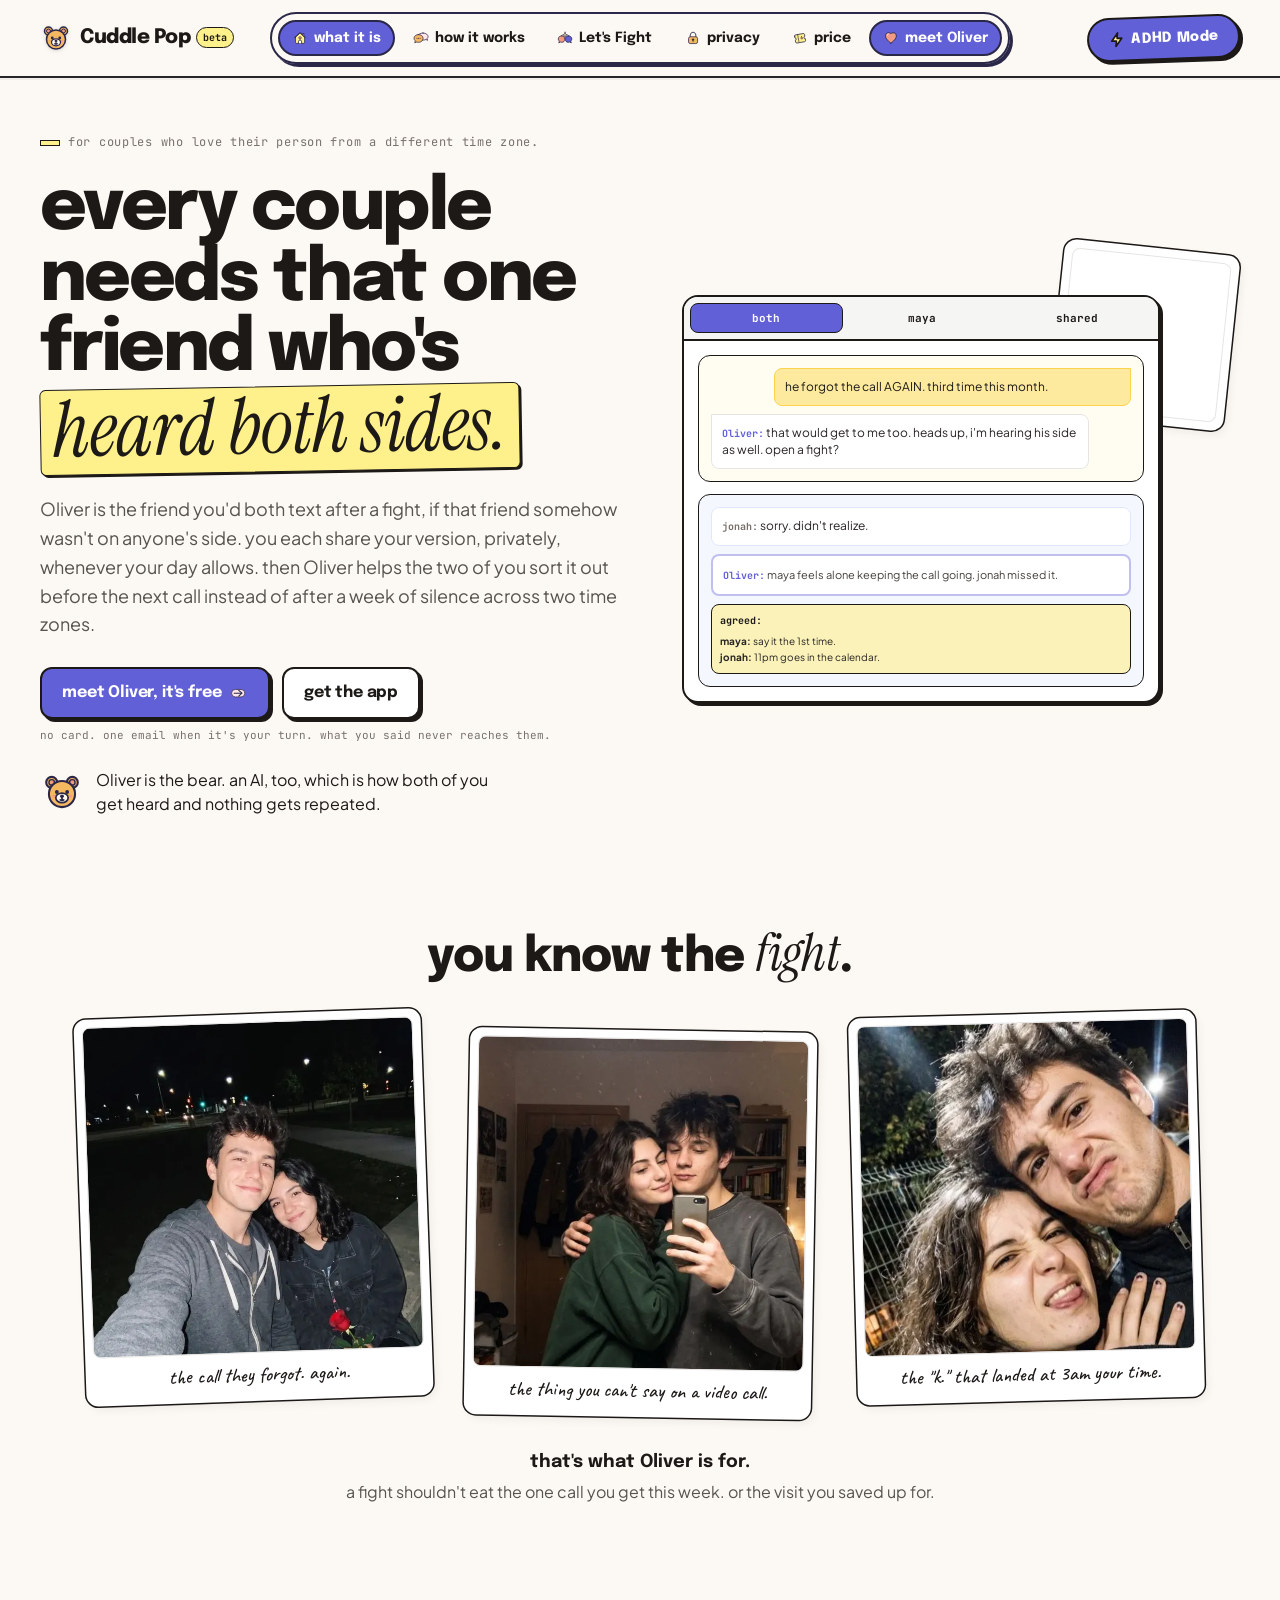
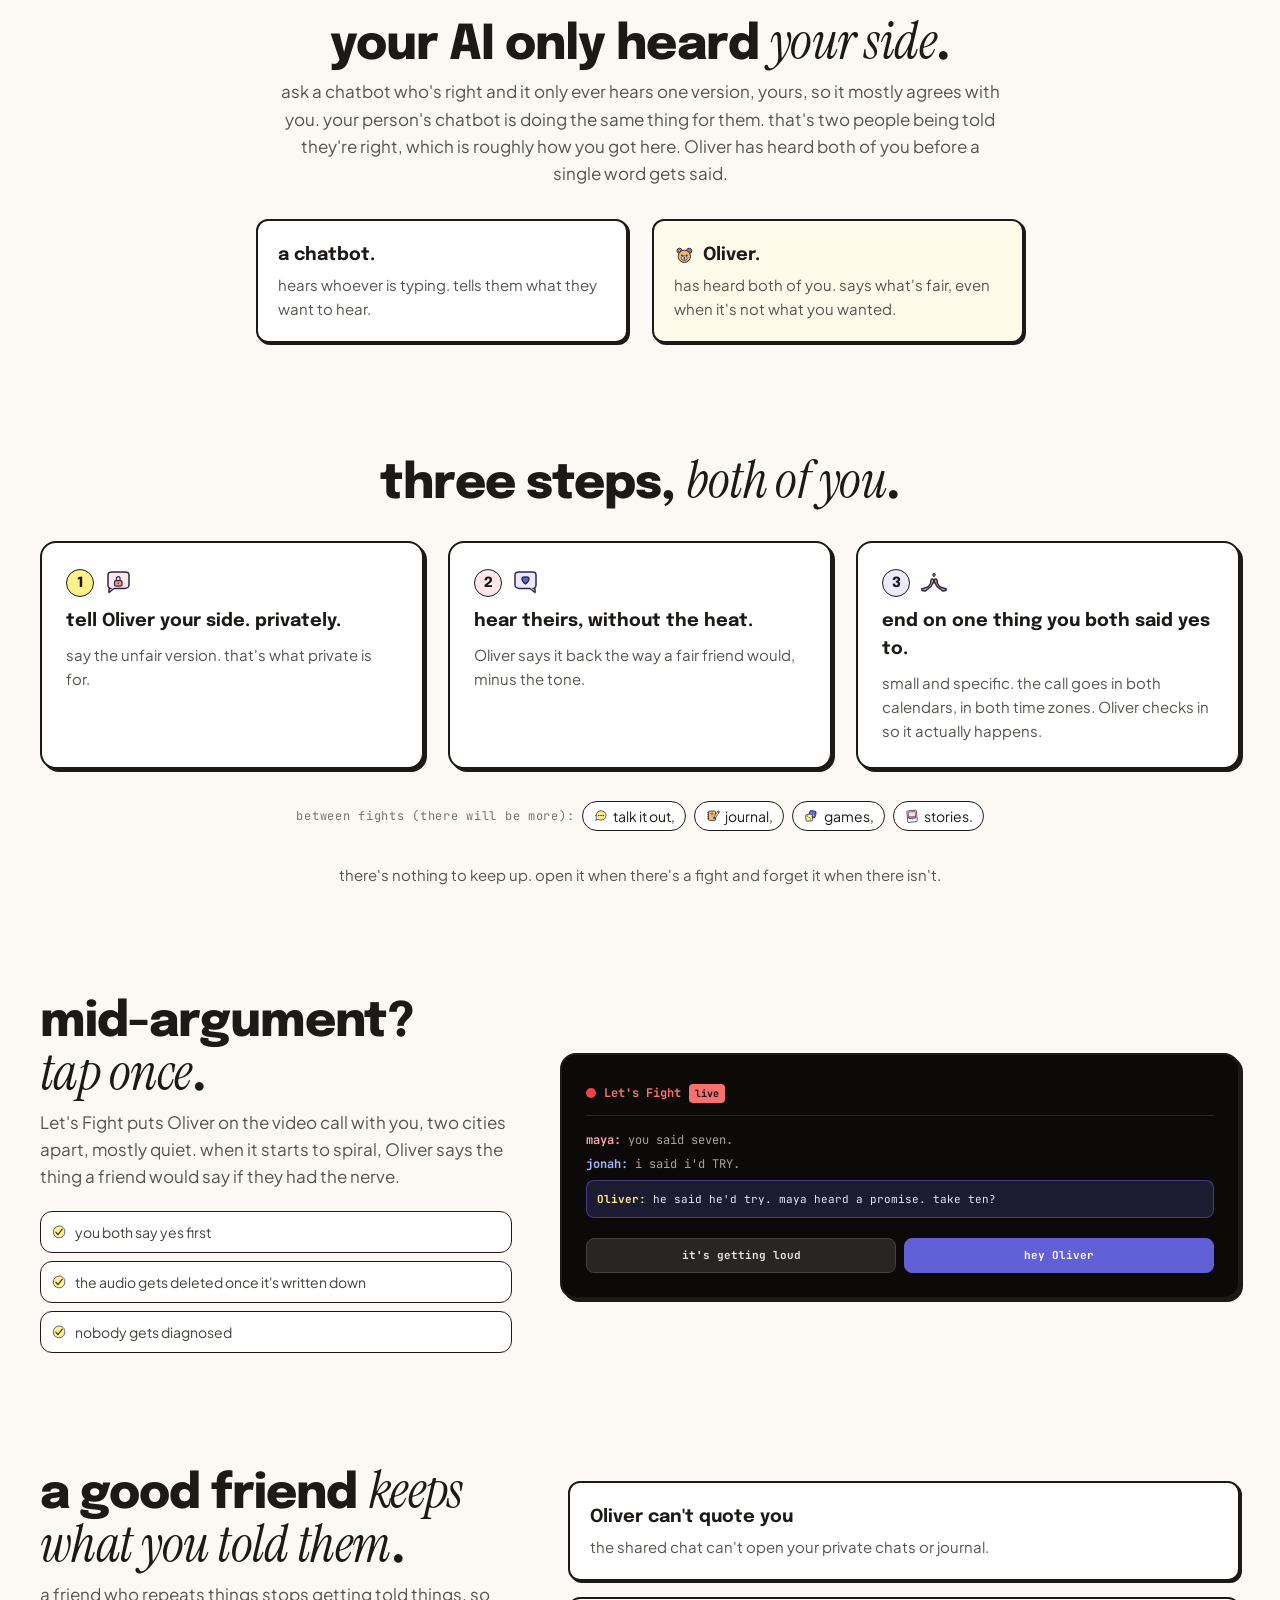
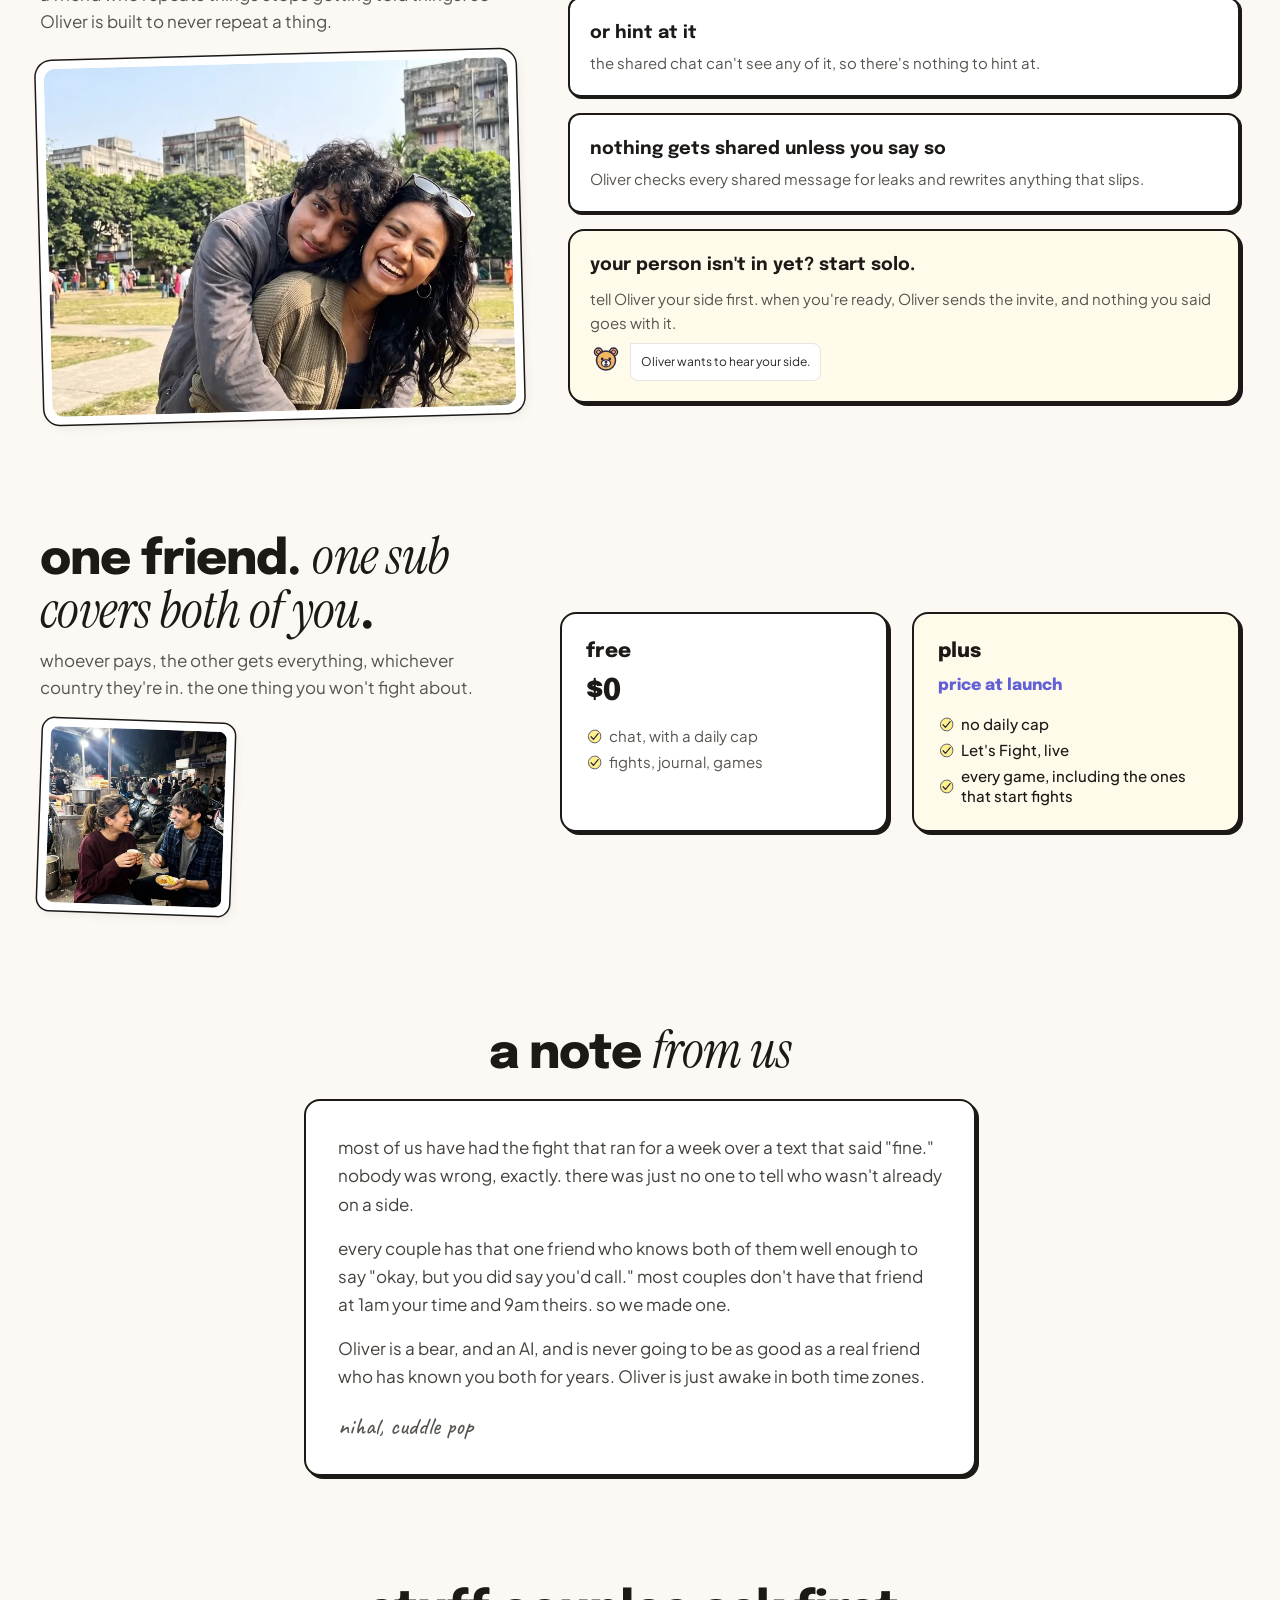
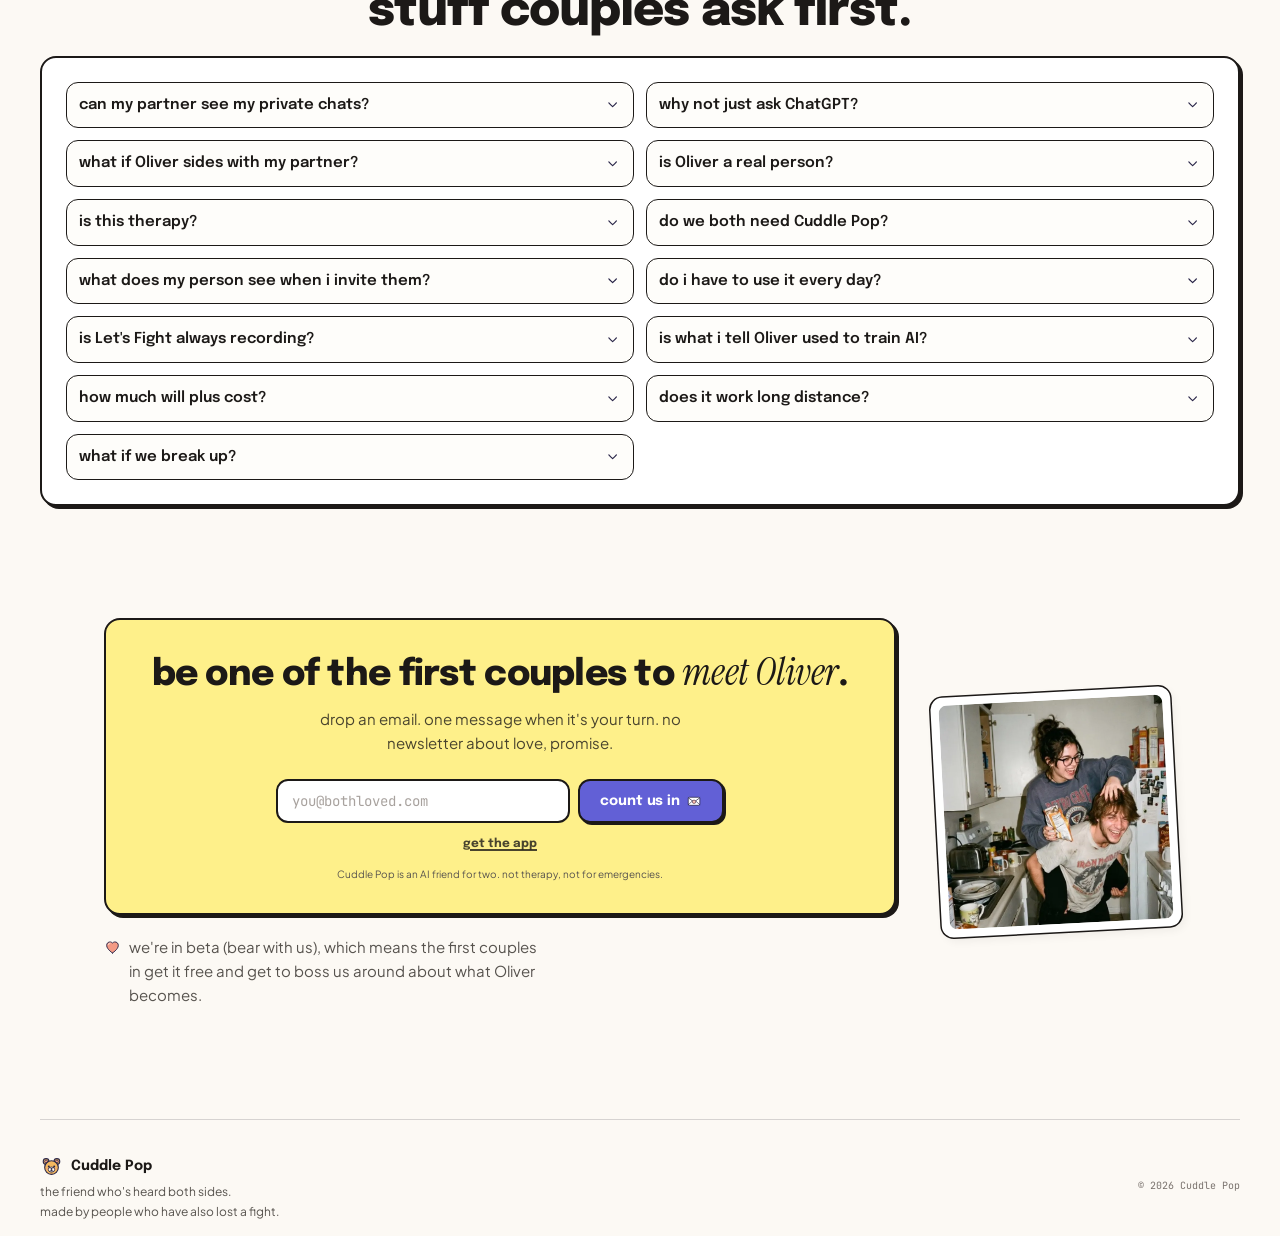
==== commit 3ecb277f: "Update site" ====
--- a/index.html
+++ b/index.html
@@ -7,6 +7,7 @@
   <link rel="canonical" href="https://cuddlepop.com/">
   <meta name="viewport" content="width=device-width, initial-scale=1, viewport-fit=cover">
   <meta name="theme-color" content="#FCF9F4">
+  <meta name="api-base" content="https://api.cuddlepop.com/v1">
 
   <meta property="og:type" content="website">
   <meta property="og:site_name" content="Cuddle Pop">
@@ -684,7 +685,8 @@
                 <svg class="ic" aria-hidden="true"><use href="#i-envelope"/></svg>
               </button>
             </div>
-            <div id="waitlist-success" class="hidden text-xs font-mono font-bold text-emerald-800 bg-emerald-100 py-1.5 px-3 rounded-lg border border-emerald-600">
+            <p id="waitlist-error" class="hidden text-xs font-bold text-red-700" role="alert"></p>
+          <div id="waitlist-success" class="hidden text-xs font-mono font-bold text-emerald-800 bg-emerald-100 py-1.5 px-3 rounded-lg border border-emerald-600">
               you're in. now send this to your person.
             </div>
             <div id="share-wrap" class="hidden justify-center pt-1">
@@ -965,24 +967,54 @@
     }
 
     // Waitlist form handler
+    function waitlistBase() {
+      var m = document.querySelector('meta[name="api-base"]');
+      var base = (m && m.getAttribute('content')) || '';
+      return (base || (window.location.origin + '/v1')).replace(/\/$/, '');
+    }
+    function setWaitlistError(msg) {
+      var el = document.getElementById('waitlist-error');
+      if (!el) return;
+      el.textContent = msg || '';
+      el.classList.toggle('hidden', !msg);
+    }
     function handleWaitlist(e) {
       e.preventDefault();
-      const input = document.getElementById('waitlist-email');
-      const submitBtn = document.getElementById('waitlist-submit');
-      const successMsg = document.getElementById('waitlist-success');
-
-      if (input && input.value) {
-        submitBtn.disabled = true;
-        submitBtn.innerHTML = `<span>one sec...</span>`;
-        setTimeout(() => {
+      var input = document.getElementById('waitlist-email');
+      var submitBtn = document.getElementById('waitlist-submit');
+      var successMsg = document.getElementById('waitlist-success');
+      var refInput = document.getElementById('waitlist-ref');
+      if (!input || !input.value) return;
+      window.track && track('cta_click', { location: 'footer' });
+      setWaitlistError('');
+      submitBtn.disabled = true;
+      var label = submitBtn.innerHTML;
+      submitBtn.innerHTML = '<span>one sec...</span>';
+      var body = { email: input.value.trim(), ref: refInput && refInput.value ? refInput.value : null, source: 'web' };
+      var done = function (ok, msg) {
+        if (ok) {
           submitBtn.classList.add('hidden');
           input.disabled = true;
           successMsg.classList.remove('hidden');
-          const refInput = document.getElementById('waitlist-ref');
-          window.track && track('waitlist_signup', { ref: refInput ? refInput.value : '' });
+          window.track && track('waitlist_signup', { ref: body.ref || '' });
           showShare();
-        }, 600);
-      }
+        } else {
+          submitBtn.disabled = false;
+          submitBtn.innerHTML = label;
+          setWaitlistError(msg);
+        }
+      };
+      fetch(waitlistBase() + '/waitlist', {
+        method: 'POST',
+        headers: { 'Content-Type': 'application/json' },
+        body: JSON.stringify(body)
+      }).then(function (r) {
+        if (r.status === 202 || r.status === 200) return done(true);
+        if (r.status === 422) return done(false, "that email doesn't look right.");
+        if (r.status === 429) return done(false, 'too many tries from here. give it an hour.');
+        if (r.status === 404) return done(false, "the list isn't open yet. check back soon.");
+        return done(false, "couldn't reach us. try again in a bit.");
+      }).catch(function () { done(false, "couldn't reach us. try again in a bit."); });
     }
 
     // Sign-up card submit click counts as the footer CTA
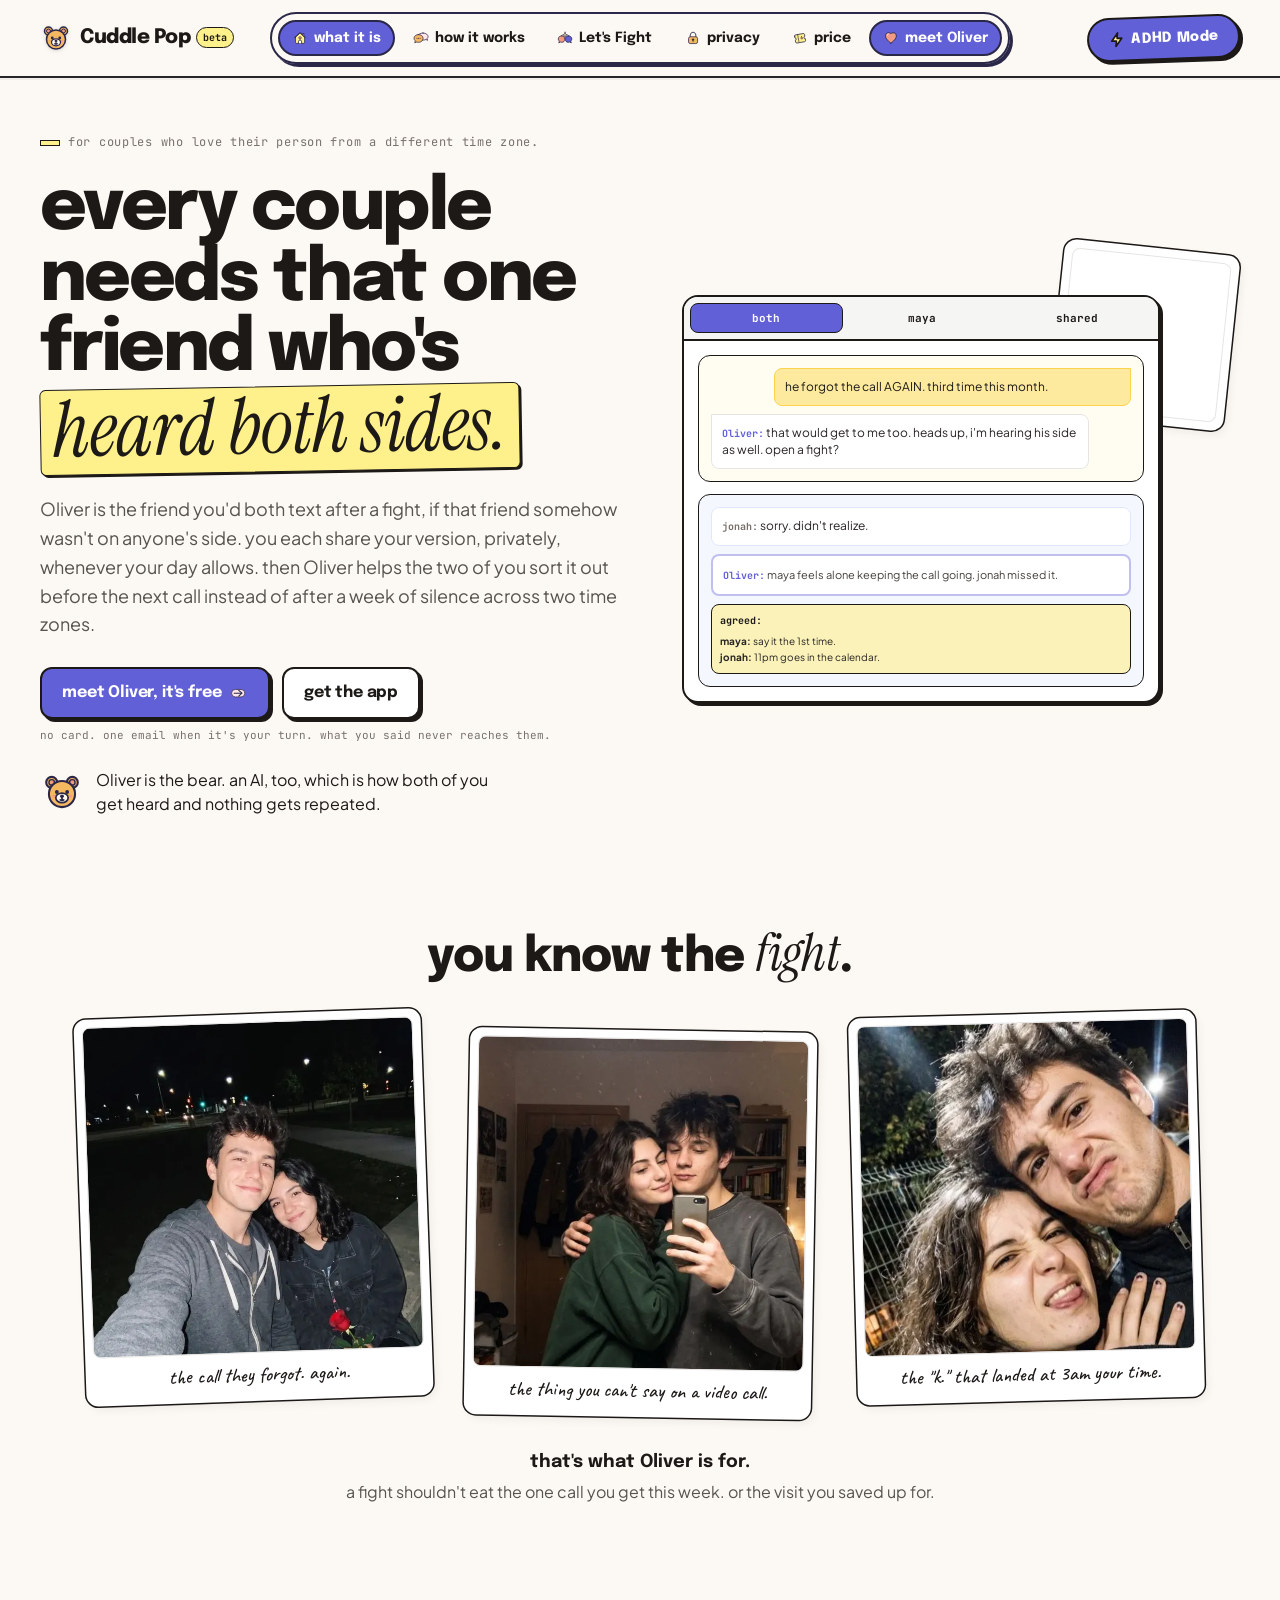
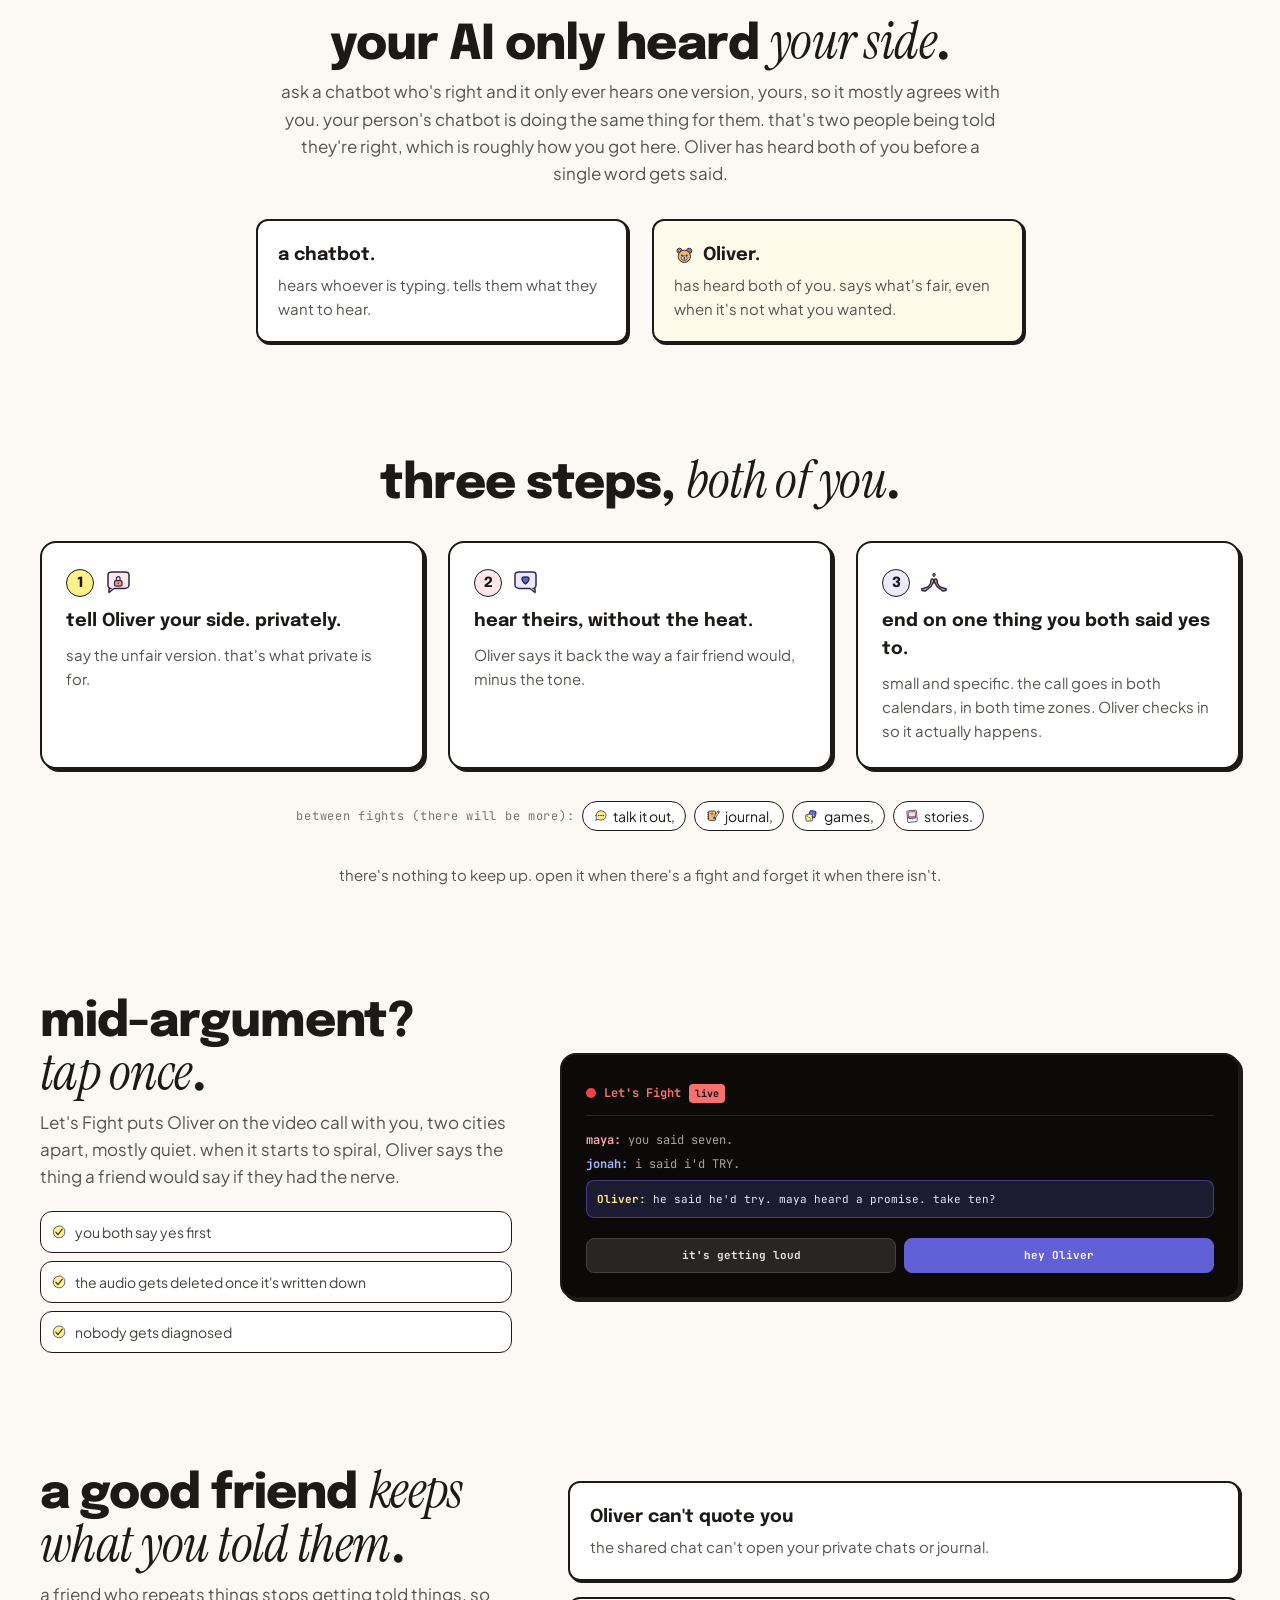
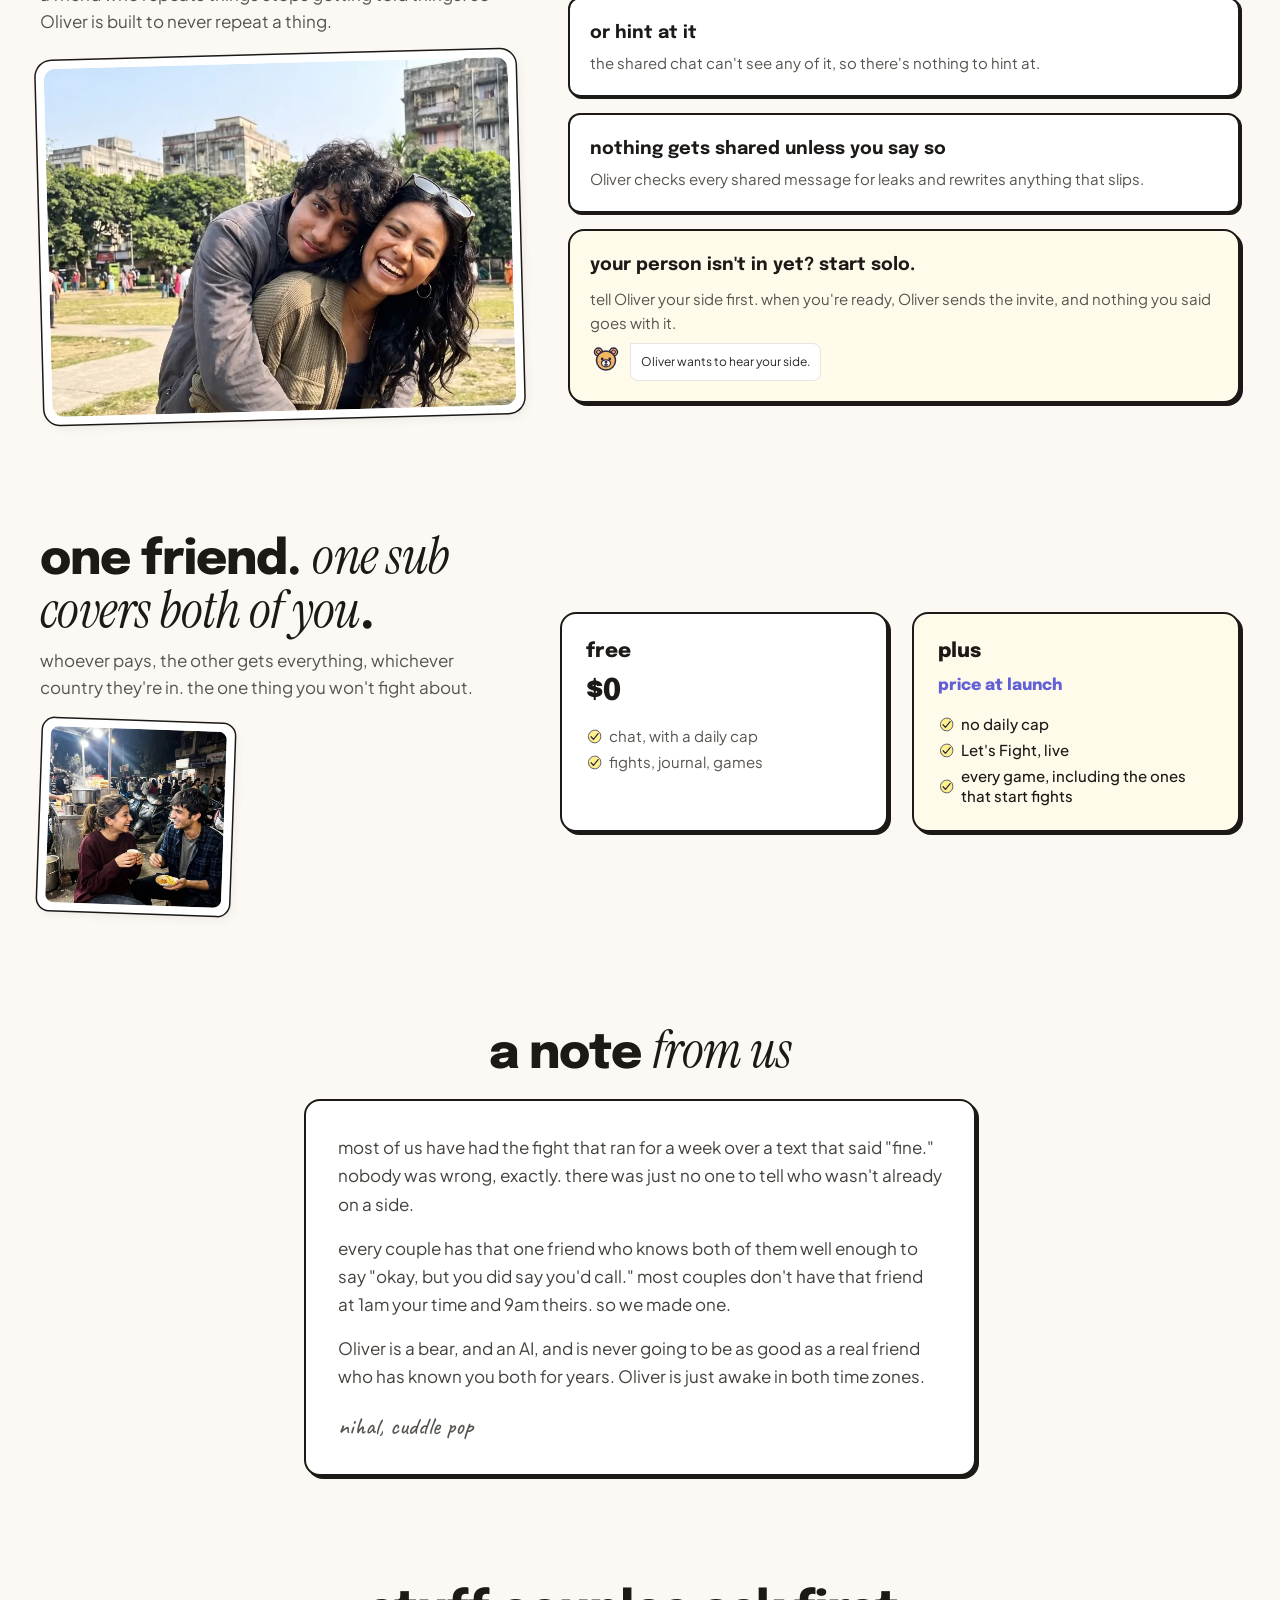
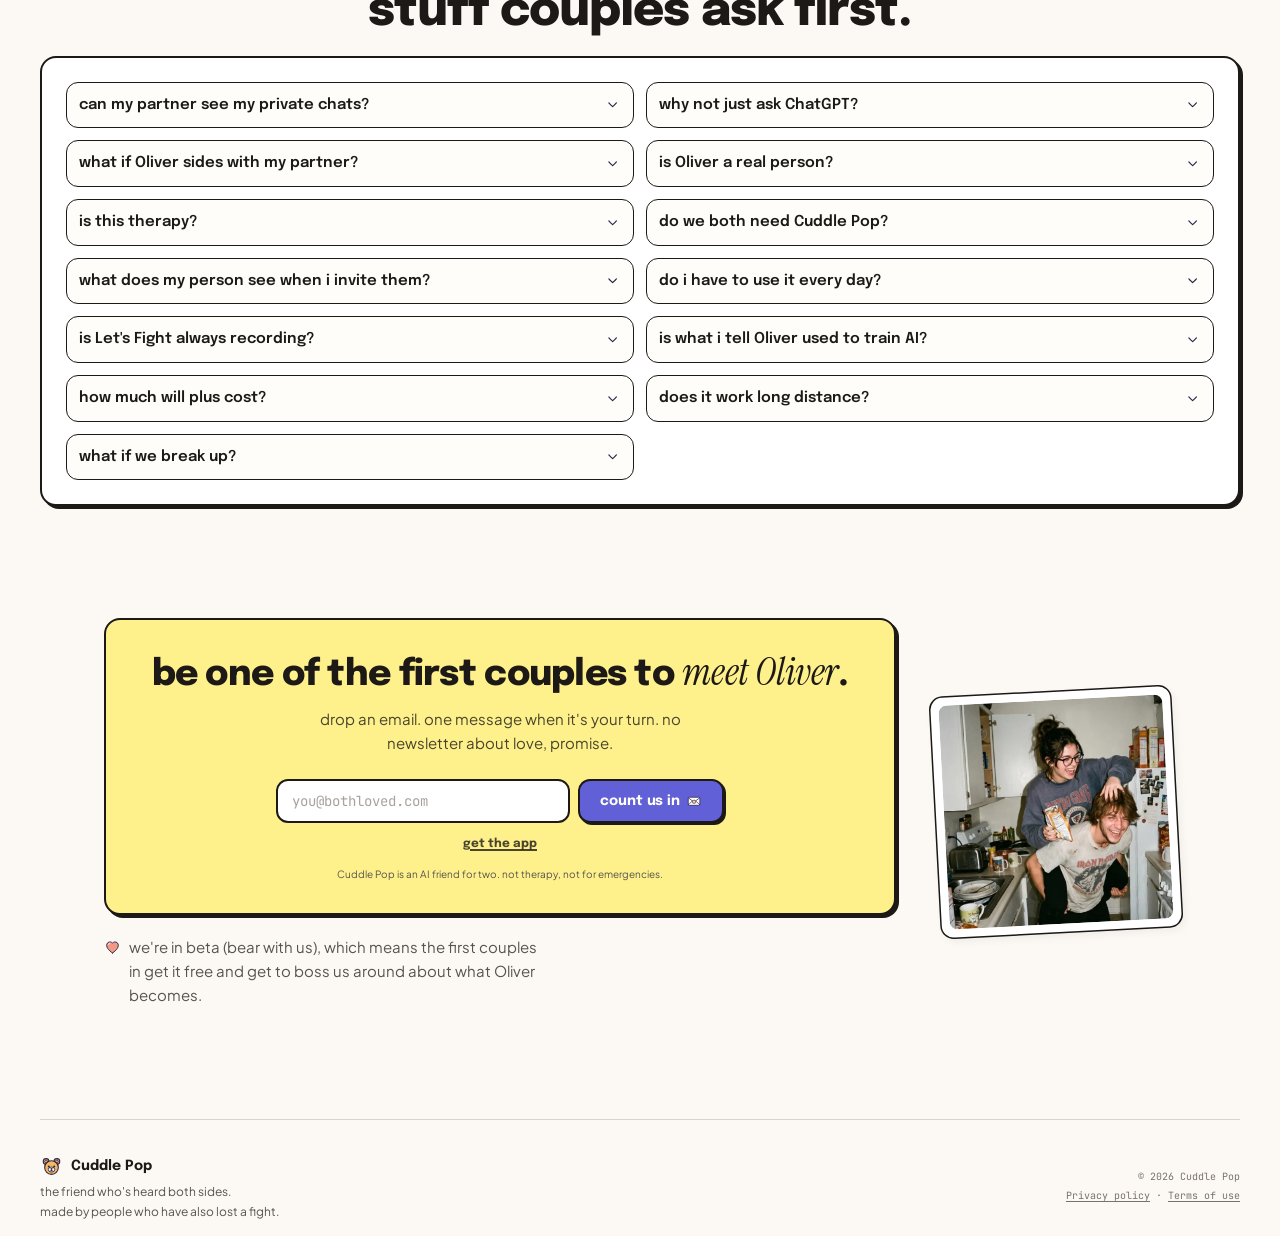
==== commit bc62e3e1: "Update site" ====
--- a/index.html
+++ b/index.html
@@ -726,8 +726,9 @@
       <p class="text-xs text-stone-600">the friend who's heard both sides.</p>
       <p class="text-xs text-stone-600">made by people who have also lost a fight.</p>
      </div>
-      <div class="text-[10px] text-stone-500 font-mono md:text-right md:shrink-0">
-        © 2026 Cuddle Pop
+      <div class="text-[10px] text-stone-500 font-mono md:text-right md:shrink-0 space-y-1">
+        <p>© 2026 Cuddle Pop</p>
+        <p><a href="/privacy/" class="underline underline-offset-2 hover:text-brand-dark">Privacy policy</a> <span aria-hidden="true">·</span> <a href="/terms/" class="underline underline-offset-2 hover:text-brand-dark">Terms of use</a></p>
       </div>
     </footer>
 
